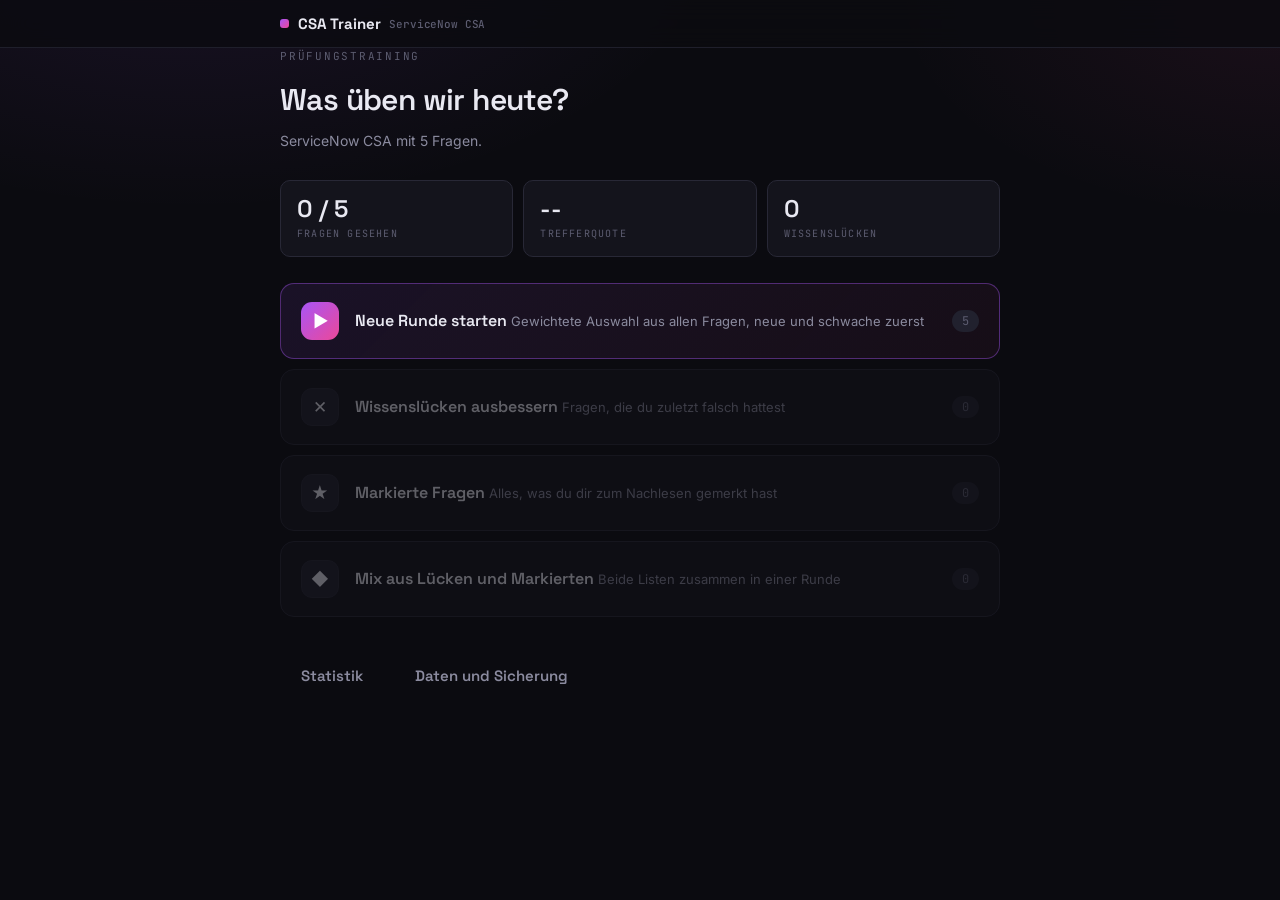
==== standalone.html @ 98548c77 "CSA Trainer" ====
<!DOCTYPE html>
<html lang="de">
<head>
<meta charset="utf-8">
<meta name="viewport" content="width=device-width, initial-scale=1, viewport-fit=cover">
<meta name="color-scheme" content="dark">
<title>CSA Trainer</title>
<link rel="preconnect" href="https://fonts.googleapis.com">
<link rel="preconnect" href="https://fonts.gstatic.com" crossorigin>
<link href="https://fonts.googleapis.com/css2?family=Space+Grotesk:wght@500;600;700&family=Inter:wght@400;500;600&family=JetBrains+Mono:wght@400;500&display=swap" rel="stylesheet">
<style>
:root {
  --bg: #0b0b10;
  --surface: #14141c;
  --surface-2: #1a1a25;
  --surface-3: #21212e;
  --line: #282836;
  --line-soft: #1f1f2b;
  --text: #e9e9f2;
  --muted: #8b8b9f;
  --faint: #5c5c70;
  --accent: #a855f7;
  --accent-2: #ec4899;
  --ok: #34d399;
  --ok-dim: rgba(52, 211, 153, 0.12);
  --bad: #fb7185;
  --bad-dim: rgba(251, 113, 133, 0.12);
  --warn: #fbbf24;
  --radius: 14px;
  --radius-sm: 10px;
  --font-display: "Space Grotesk", "Segoe UI", system-ui, sans-serif;
  --font-body: "Inter", system-ui, -apple-system, sans-serif;
  --font-mono: "JetBrains Mono", ui-monospace, "SF Mono", Menlo, monospace;
}

* { box-sizing: border-box; }

html, body {
  margin: 0;
  padding: 0;
  background: var(--bg);
  color: var(--text);
  font-family: var(--font-body);
  font-size: 16px;
  line-height: 1.6;
  -webkit-font-smoothing: antialiased;
}

body {
  background-image:
    radial-gradient(900px 500px at 15% -10%, rgba(168, 85, 247, 0.10), transparent 60%),
    radial-gradient(700px 400px at 100% 0%, rgba(236, 72, 153, 0.07), transparent 55%);
  background-attachment: fixed;
  min-height: 100vh;
}

h1, h2, h3 { font-family: var(--font-display); font-weight: 600; letter-spacing: -0.02em; margin: 0; }

button { font-family: inherit; font-size: inherit; color: inherit; cursor: pointer; }
button:focus-visible, input:focus-visible, [tabindex]:focus-visible {
  outline: 2px solid var(--accent);
  outline-offset: 2px;
}

.wrap { max-width: 760px; margin: 0 auto; padding: 0 20px 96px; }
.hidden { display: none !important; }

/* ---------- top bar ---------- */
.topbar {
  position: sticky; top: 0; z-index: 20;
  background: rgba(11, 11, 16, 0.82);
  backdrop-filter: blur(14px);
  border-bottom: 1px solid var(--line-soft);
}
.topbar-inner {
  max-width: 760px; margin: 0 auto; padding: 14px 20px;
  display: flex; align-items: center; gap: 14px;
}
.brand {
  font-family: var(--font-display); font-weight: 700; font-size: 15px;
  letter-spacing: -0.01em; display: flex; align-items: center; gap: 9px;
  background: none; border: 0; padding: 0;
}
.brand .dot {
  width: 9px; height: 9px; border-radius: 3px;
  background: linear-gradient(135deg, var(--accent), var(--accent-2));
}
.brand span.sub { color: var(--faint); font-weight: 500; font-family: var(--font-mono); font-size: 11px; }
.topbar .spacer { flex: 1; }

.counter {
  font-family: var(--font-mono); font-size: 12px; color: var(--muted);
  letter-spacing: 0.04em; white-space: nowrap;
}

/* ---------- signature: session rail ---------- */
.rail {
  display: flex; gap: 3px; padding: 0 20px 12px;
  max-width: 760px; margin: 0 auto; flex-wrap: wrap;
}
.rail-tick {
  flex: 1 1 6px; min-width: 6px; height: 4px; border-radius: 2px;
  background: var(--line); border: 0; padding: 0;
  transition: background 0.2s, transform 0.15s, height 0.15s;
}
.rail-tick:hover { transform: scaleY(2); }
.rail-tick.correct { background: var(--ok); }
.rail-tick.wrong { background: var(--bad); }
.rail-tick.current { background: linear-gradient(90deg, var(--accent), var(--accent-2)); height: 8px; margin-top: -2px; }

/* ---------- headings ---------- */
.eyebrow {
  font-family: var(--font-mono); font-size: 11px; letter-spacing: 0.16em;
  text-transform: uppercase; color: var(--faint); margin-bottom: 10px;
}
.screen-title { font-size: 30px; margin-bottom: 6px; }
.screen-sub { color: var(--muted); font-size: 14px; margin: 0 0 28px; }
.section-head {
  font-family: var(--font-mono); font-size: 11px; letter-spacing: 0.14em;
  text-transform: uppercase; color: var(--faint);
  margin: 30px 0 12px; display: flex; align-items: center; gap: 10px;
}
.section-head::after { content: ""; flex: 1; height: 1px; background: var(--line-soft); }

/* ---------- menu cards ---------- */
.menu { display: grid; gap: 10px; margin-top: 26px; }
.menu-card {
  display: flex; align-items: center; gap: 16px; width: 100%; text-align: left;
  background: var(--surface); border: 1px solid var(--line);
  border-radius: var(--radius); padding: 18px 20px;
  transition: border-color 0.18s, background 0.18s, transform 0.18s;
}
.menu-card:hover:not(:disabled) { border-color: #3a3a4e; background: var(--surface-2); transform: translateY(-1px); }
.menu-card:disabled { opacity: 0.38; cursor: not-allowed; }
.menu-card .glyph {
  width: 38px; height: 38px; flex: none; border-radius: 11px;
  display: grid; place-items: center; font-size: 17px;
  background: var(--surface-3); border: 1px solid var(--line);
}
.menu-card .body { flex: 1; min-width: 0; }
.menu-card .title { font-family: var(--font-display); font-weight: 600; font-size: 16px; }
.menu-card .desc { color: var(--muted); font-size: 13px; line-height: 1.45; }
.menu-card .count {
  font-family: var(--font-mono); font-size: 12px; color: var(--faint);
  background: var(--surface-3); border-radius: 20px; padding: 3px 10px;
}
.menu-card.primary { border-color: rgba(168, 85, 247, 0.4); background: linear-gradient(135deg, rgba(168,85,247,0.10), rgba(236,72,153,0.05)); }
.menu-card.primary .glyph { background: linear-gradient(135deg, var(--accent), var(--accent-2)); border: 0; color: #fff; }

/* ---------- stat strip ---------- */
.stat-strip { display: grid; grid-template-columns: repeat(3, 1fr); gap: 10px; margin-top: 26px; }
.stat-box { background: var(--surface); border: 1px solid var(--line); border-radius: var(--radius-sm); padding: 14px 16px; }
.stat-box .value { font-family: var(--font-display); font-size: 24px; font-weight: 600; line-height: 1.2; }
.stat-box .label { font-family: var(--font-mono); font-size: 10px; letter-spacing: 0.12em; text-transform: uppercase; color: var(--faint); margin-top: 2px; }

/* ---------- forms ---------- */
.field { margin-bottom: 22px; }
.field > label {
  display: block; font-family: var(--font-mono); font-size: 11px;
  letter-spacing: 0.12em; text-transform: uppercase; color: var(--faint); margin-bottom: 9px;
}
.hint { color: var(--faint); font-size: 12px; margin-top: 8px; }

input[type="number"], input[type="text"] {
  background: var(--surface); border: 1px solid var(--line); color: var(--text);
  border-radius: var(--radius-sm); padding: 11px 14px; font-family: var(--font-mono);
  font-size: 15px; width: 100%;
}
input[type="number"] { max-width: 150px; }

.chips { display: flex; flex-wrap: wrap; gap: 8px; }
.chip {
  background: var(--surface); border: 1px solid var(--line); color: var(--muted);
  border-radius: 20px; padding: 7px 14px; font-size: 13px;
  transition: all 0.15s;
}
.chip:hover { border-color: #3a3a4e; color: var(--text); }
.chip.on { background: rgba(168, 85, 247, 0.14); border-color: var(--accent); color: #e5d5fb; }
.chip .n { font-family: var(--font-mono); font-size: 11px; opacity: 0.65; margin-left: 6px; }
.chip:disabled { opacity: 0.35; cursor: not-allowed; }

.btn {
  border-radius: var(--radius-sm); padding: 12px 20px; font-weight: 600;
  font-family: var(--font-display); border: 1px solid var(--line);
  background: var(--surface-2); transition: all 0.16s; font-size: 15px;
}
.btn:hover:not(:disabled) { background: var(--surface-3); border-color: #3a3a4e; }
.btn:disabled { opacity: 0.4; cursor: not-allowed; }
.btn-primary {
  background: linear-gradient(135deg, var(--accent), var(--accent-2));
  border: 0; color: #fff;
}
.btn-primary:hover:not(:disabled) { filter: brightness(1.1); }
.btn-ghost { background: transparent; border-color: transparent; color: var(--muted); }
.btn-ghost:hover:not(:disabled) { color: var(--text); background: var(--surface-2); }
.btn-danger { border-color: rgba(251, 113, 133, 0.4); color: var(--bad); background: transparent; }
.btn-danger:hover:not(:disabled) { background: var(--bad-dim); }
.btn-row { display: flex; gap: 10px; flex-wrap: wrap; align-items: center; }

/* ---------- question card ---------- */
.q-meta { display: flex; align-items: center; gap: 10px; flex-wrap: wrap; margin-bottom: 16px; }
.tag {
  font-family: var(--font-mono); font-size: 11px; letter-spacing: 0.06em;
  color: var(--muted); background: var(--surface-2);
  border: 1px solid var(--line); border-radius: 6px; padding: 3px 9px;
}
.tag.num { color: var(--accent); border-color: rgba(168,85,247,0.35); background: rgba(168,85,247,0.08); }
.tag.easy { color: var(--ok); border-color: rgba(52,211,153,0.3); }
.tag.medium { color: var(--warn); border-color: rgba(251,191,36,0.3); }
.tag.hard { color: var(--bad); border-color: rgba(251,113,133,0.3); }
.q-meta .spacer { flex: 1; }
.mark-btn {
  background: transparent; border: 1px solid var(--line); border-radius: 8px;
  padding: 4px 10px; font-size: 13px; color: var(--faint); transition: all 0.15s;
}
.mark-btn:hover { color: var(--text); border-color: #3a3a4e; }
.mark-btn.on { color: var(--warn); border-color: rgba(251,191,36,0.45); background: rgba(251,191,36,0.1); }

.q-text {
  font-family: var(--font-display); font-size: 21px; line-height: 1.42;
  font-weight: 500; margin-bottom: 8px;
}
.q-note { font-size: 13px; color: var(--faint); margin-bottom: 20px; font-family: var(--font-mono); }

.options { display: grid; gap: 9px; }
.opt {
  display: flex; gap: 14px; align-items: flex-start; text-align: left; width: 100%;
  background: var(--surface); border: 1px solid var(--line);
  border-radius: var(--radius); padding: 14px 16px; transition: border-color 0.15s, background 0.15s;
}
.opt:hover:not(:disabled) { border-color: #45455c; background: var(--surface-2); }
.opt:disabled { cursor: default; }
.opt .letter {
  width: 26px; height: 26px; flex: none; border-radius: 8px;
  display: grid; place-items: center; font-family: var(--font-mono);
  font-size: 12px; font-weight: 500;
  background: var(--surface-3); border: 1px solid var(--line); color: var(--muted);
}
.opt .txt { flex: 1; font-size: 15px; line-height: 1.5; }
.opt.picked { border-color: var(--accent); background: rgba(168, 85, 247, 0.09); }
.opt.picked .letter { background: var(--accent); color: #fff; border-color: var(--accent); }
.opt.correct { border-color: var(--ok); background: var(--ok-dim); }
.opt.correct .letter { background: var(--ok); color: #06281c; border-color: var(--ok); }
.opt.wrong { border-color: var(--bad); background: var(--bad-dim); }
.opt.wrong .letter { background: var(--bad); color: #3a0713; border-color: var(--bad); }
.opt.dimmed { opacity: 0.42; }

@keyframes shake {
  10%, 90% { transform: translateX(-3px); }
  20%, 80% { transform: translateX(5px); }
  30%, 50%, 70% { transform: translateX(-7px); }
  40%, 60% { transform: translateX(7px); }
}
.shake { animation: shake 0.42s cubic-bezier(0.36, 0.07, 0.19, 0.97); }

@keyframes reveal {
  from { opacity: 0; transform: translateY(6px); }
  to { opacity: 1; transform: none; }
}
.explain {
  margin-top: 20px; background: var(--surface); border: 1px solid var(--line);
  border-left: 3px solid var(--accent); border-radius: var(--radius);
  padding: 18px 20px; animation: reveal 0.28s ease-out;
}
.explain .verdict {
  font-family: var(--font-mono); font-size: 11px; letter-spacing: 0.14em;
  text-transform: uppercase; margin-bottom: 10px;
}
.explain .verdict.ok { color: var(--ok); }
.explain .verdict.bad { color: var(--bad); }
.explain p { margin: 0; font-size: 14.5px; color: #cfcfdd; line-height: 1.62; }
.explain .ref {
  margin-top: 14px; padding-top: 12px; border-top: 1px solid var(--line-soft);
  font-family: var(--font-mono); font-size: 11.5px; color: var(--faint);
}

/* leitner boxes */
.leitner { display: flex; align-items: center; gap: 5px; }
.leitner .pip { width: 14px; height: 5px; border-radius: 3px; background: var(--line); transition: background 0.3s; }
.leitner .pip.on { background: var(--accent); }
.leitner .cap { font-family: var(--font-mono); font-size: 10px; color: var(--faint); margin-right: 3px; letter-spacing: 0.1em; }

/* nav */
.q-nav {
  display: flex; gap: 10px; align-items: center;
  margin-top: 26px; padding-top: 20px; border-top: 1px solid var(--line-soft);
}
.q-nav .spacer { flex: 1; }
.kbd {
  font-family: var(--font-mono); font-size: 10px; color: var(--faint);
  border: 1px solid var(--line); border-radius: 5px; padding: 1px 5px; margin-left: 7px;
}

/* results + stats */
.result-hero { text-align: center; padding: 34px 0 10px; }
.result-hero .big {
  font-family: var(--font-display); font-size: 66px; font-weight: 700; line-height: 1;
  background: linear-gradient(135deg, var(--accent), var(--accent-2));
  -webkit-background-clip: text; background-clip: text; color: transparent;
}
.result-hero .cap { font-family: var(--font-mono); font-size: 12px; color: var(--muted); letter-spacing: 0.12em; text-transform: uppercase; margin-top: 8px; }

.bar-row { display: grid; grid-template-columns: 116px 1fr 62px; gap: 12px; align-items: center; padding: 7px 0; }
.bar-row .name { font-size: 13px; color: var(--muted); overflow: hidden; text-overflow: ellipsis; white-space: nowrap; }
.bar-track { height: 7px; background: var(--surface-3); border-radius: 4px; overflow: hidden; }
.bar-fill { height: 100%; border-radius: 4px; background: linear-gradient(90deg, var(--accent), var(--accent-2)); }
.bar-row .val { font-family: var(--font-mono); font-size: 12px; color: var(--faint); text-align: right; }

.review-item {
  display: flex; gap: 12px; align-items: flex-start; width: 100%; text-align: left;
  background: var(--surface); border: 1px solid var(--line); border-radius: var(--radius-sm);
  padding: 12px 14px; margin-bottom: 8px;
}
.review-item:hover { border-color: #3a3a4e; }
.review-item .tick { width: 3px; align-self: stretch; border-radius: 2px; flex: none; }
.review-item .tick.correct { background: var(--ok); }
.review-item .tick.wrong { background: var(--bad); }
.review-item .q { font-size: 13.5px; line-height: 1.45; }
.review-item .m { font-family: var(--font-mono); font-size: 11px; color: var(--faint); margin-top: 3px; }

.empty {
  text-align: center; padding: 44px 20px; color: var(--faint);
  border: 1px dashed var(--line); border-radius: var(--radius); font-size: 14px;
}

.toast {
  position: fixed; bottom: 22px; left: 50%; transform: translateX(-50%);
  background: var(--surface-3); border: 1px solid var(--line); color: var(--text);
  padding: 11px 18px; border-radius: 20px; font-size: 13.5px; z-index: 50;
  animation: reveal 0.2s ease-out; box-shadow: 0 10px 30px rgba(0,0,0,0.5);
}

@media (max-width: 560px) {
  .screen-title { font-size: 25px; }
  .q-text { font-size: 18.5px; }
  .stat-strip { grid-template-columns: 1fr 1fr; }
  .bar-row { grid-template-columns: 88px 1fr 52px; }
  .menu-card { padding: 15px 16px; gap: 13px; }
  .q-nav { flex-wrap: wrap; }
  .q-nav .btn { flex: 1 1 auto; }
}

@media (prefers-reduced-motion: reduce) {
  * { animation-duration: 0.01ms !important; transition-duration: 0.01ms !important; }
}

</style>
</head>
<body>

<header class="topbar">
  <div class="topbar-inner">
    <button class="brand" id="brandBtn" title="Zum Hauptmenü">
      <span class="dot"></span>
      <span>CSA Trainer</span>
      <span class="sub" id="brandSub"></span>
    </button>
    <span class="spacer"></span>
    <span class="counter" id="counter"></span>
  </div>
  <div class="rail hidden" id="rail"></div>
</header>

<main class="wrap">

  <!-- MENU -->
  <section id="screen-menu">
    <div class="eyebrow">Prüfungstraining</div>
    <h1 class="screen-title">Was üben wir heute?</h1>
    <p class="screen-sub" id="menuSub"></p>

    <div class="stat-strip">
      <div class="stat-box"><div class="value" id="mStatSeen">0</div><div class="label">Fragen gesehen</div></div>
      <div class="stat-box"><div class="value" id="mStatRate">0%</div><div class="label">Trefferquote</div></div>
      <div class="stat-box"><div class="value" id="mStatGaps">0</div><div class="label">Wissenslücken</div></div>
    </div>

    <div class="menu">
      <button class="menu-card primary" data-mode="all">
        <span class="glyph">▶</span>
        <span class="body">
          <span class="title">Neue Runde starten</span>
          <span class="desc">Gewichtete Auswahl aus allen Fragen, neue und schwache zuerst</span>
        </span>
        <span class="count" id="cntAll">0</span>
      </button>

      <button class="menu-card" data-mode="wrong" id="cardWrong">
        <span class="glyph">✕</span>
        <span class="body">
          <span class="title">Wissenslücken ausbessern</span>
          <span class="desc">Fragen, die du zuletzt falsch hattest</span>
        </span>
        <span class="count" id="cntWrong">0</span>
      </button>

      <button class="menu-card" data-mode="marked" id="cardMarked">
        <span class="glyph">★</span>
        <span class="body">
          <span class="title">Markierte Fragen</span>
          <span class="desc">Alles, was du dir zum Nachlesen gemerkt hast</span>
        </span>
        <span class="count" id="cntMarked">0</span>
      </button>

      <button class="menu-card" data-mode="mix" id="cardMix">
        <span class="glyph">◆</span>
        <span class="body">
          <span class="title">Mix aus Lücken und Markierten</span>
          <span class="desc">Beide Listen zusammen in einer Runde</span>
        </span>
        <span class="count" id="cntMix">0</span>
      </button>
    </div>

    <div class="menu" style="margin-top:10px">
      <button class="menu-card hidden" id="resumeCard">
        <span class="glyph">↺</span>
        <span class="body">
          <span class="title">Runde fortsetzen</span>
          <span class="desc" id="resumeDesc"></span>
        </span>
      </button>
    </div>

    <div class="btn-row" style="margin-top:26px">
      <button class="btn btn-ghost" id="toStats">Statistik</button>
      <button class="btn btn-ghost" id="toData">Daten und Sicherung</button>
    </div>
  </section>

  <!-- SETUP -->
  <section id="screen-setup" class="hidden">
    <div class="eyebrow" id="setupEyebrow">Runde konfigurieren</div>
    <h1 class="screen-title" id="setupTitle">Neue Runde</h1>
    <p class="screen-sub" id="setupSub"></p>

    <div class="field" id="sourceField">
      <label>Quelle</label>
      <div class="chips" id="sourceChips">
        <button class="chip" data-src="all">Alle Fragen</button>
        <button class="chip" data-src="wrong">Falsch beantwortete</button>
        <button class="chip" data-src="marked">Markierte</button>
      </div>
    </div>

    <div class="field">
      <label>Kategorien</label>
      <div class="chips" id="catChips"></div>
      <div class="hint">Nichts ausgewählt bedeutet: alle Kategorien.</div>
    </div>

    <div class="field">
      <label>Schwierigkeit</label>
      <div class="chips" id="diffChips"></div>
    </div>

    <div class="field">
      <label>Anzahl Fragen</label>
      <input type="number" id="countInput" min="1" step="1" value="20">
      <div class="hint" id="poolHint"></div>
    </div>

    <div class="btn-row">
      <button class="btn btn-primary" id="startBtn">Runde starten</button>
      <button class="btn btn-ghost" data-nav="menu">Zurück</button>
    </div>
  </section>

  <!-- QUIZ -->
  <section id="screen-quiz" class="hidden">
    <div class="q-meta" id="qMeta"></div>
    <div class="q-text" id="qText"></div>
    <div class="q-note" id="qNote"></div>
    <div class="options" id="qOptions"></div>
    <div id="qConfirmRow" class="btn-row" style="margin-top:14px"></div>
    <div id="qExplain"></div>
    <div class="q-nav">
      <button class="btn" id="prevBtn">← Zurück</button>
      <span class="spacer"></span>
      <button class="btn btn-ghost" id="quitBtn">Runde beenden</button>
      <button class="btn btn-primary" id="nextBtn">Weiter →</button>
    </div>
  </section>

  <!-- RESULT -->
  <section id="screen-result" class="hidden">
    <div class="result-hero">
      <div class="big" id="resPct">0%</div>
      <div class="cap" id="resCap"></div>
    </div>
    <div class="stat-strip">
      <div class="stat-box"><div class="value" id="resRight">0</div><div class="label">Richtig</div></div>
      <div class="stat-box"><div class="value" id="resWrong">0</div><div class="label">Falsch</div></div>
      <div class="stat-box"><div class="value" id="resOpen">0</div><div class="label">Offen</div></div>
    </div>
    <div class="section-head">Durchgang im Detail</div>
    <div id="resList"></div>
    <div class="btn-row" style="margin-top:24px">
      <button class="btn btn-primary" id="resRetry">Falsche direkt nachüben</button>
      <button class="btn" data-nav="menu">Hauptmenü</button>
    </div>
  </section>

  <!-- STATS -->
  <section id="screen-stats" class="hidden">
    <div class="eyebrow">Auswertung</div>
    <h1 class="screen-title">Statistik</h1>
    <p class="screen-sub">Alles über deinen gesamten Lernfortschritt.</p>
    <div class="stat-strip">
      <div class="stat-box"><div class="value" id="sTotal">0</div><div class="label">Fragen im Katalog</div></div>
      <div class="stat-box"><div class="value" id="sSeen">0</div><div class="label">Davon bearbeitet</div></div>
      <div class="stat-box"><div class="value" id="sRate">0%</div><div class="label">Trefferquote</div></div>
    </div>
    <div class="section-head">Leitner-Boxen</div>
    <div id="sBoxes"></div>
    <div class="section-head">Nach Kategorie</div>
    <div id="sCats"></div>
    <div class="section-head">Nach Schwierigkeit</div>
    <div id="sDiffs"></div>
    <div class="btn-row" style="margin-top:26px">
      <button class="btn" data-nav="menu">Hauptmenü</button>
    </div>
  </section>

  <!-- DATA -->
  <section id="screen-data" class="hidden">
    <div class="eyebrow">Verwaltung</div>
    <h1 class="screen-title">Daten und Sicherung</h1>
    <p class="screen-sub">Fortschritt sichern, auf ein anderes Gerät holen, oder den Fragenkatalog austauschen.</p>

    <div class="section-head">Fortschritt</div>
    <div class="btn-row">
      <button class="btn" id="expProgress">Fortschritt exportieren</button>
      <button class="btn" id="impProgressBtn">Fortschritt importieren</button>
      <input type="file" id="impProgress" accept="application/json,.json" class="hidden">
    </div>
    <div class="hint">Der Export ist eine JSON-Datei. Import überschreibt den lokalen Stand.</div>

    <div class="section-head">Fragenkatalog</div>
    <div class="btn-row">
      <button class="btn" id="impQuestionsBtn">questions.json laden</button>
      <input type="file" id="impQuestions" accept="application/json,.json" class="hidden">
      <button class="btn btn-ghost" id="resetQuestions">Auf mitgelieferte Datei zurücksetzen</button>
    </div>
    <div class="hint" id="qSourceHint"></div>

    <div class="section-head">Zurücksetzen</div>
    <p class="hint" style="margin-top:0">Löscht alle Antworten, Boxen und Markierungen. Tippe zur Bestätigung <strong>FORTSCHRITT LOESCHEN</strong> ein.</p>
    <div class="btn-row" style="margin-top:12px">
      <input type="text" id="resetConfirm" placeholder="FORTSCHRITT LOESCHEN" style="max-width:280px" autocomplete="off">
      <button class="btn btn-danger" id="resetBtn" disabled>Alles löschen</button>
    </div>

    <div class="btn-row" style="margin-top:30px">
      <button class="btn" data-nav="menu">Hauptmenü</button>
    </div>
  </section>

</main>

<script>
window.__EMBEDDED_QUESTIONS__ = {"meta": {"title": "ServiceNow CSA", "subtitle": "Practice Exam", "version": 1}, "questions": [{"number": "Q1", "category": "Service Catalog", "difficulty": "easy", "question": "A Service Catalog may include which of the following components?", "options": ["Order Guides, Exchange Rates, Calendars", "Order Guides, Catalog Items, and Interceptors", "Catalog Items, Asset Contracts, Task Surveys", "Record Producers, Order Guides, and Catalog Items"], "answer": ["D"], "explanation": "A Service Catalog is assembled from Catalog Items (the orderable products and services), Order Guides (which bundle several related items into a single guided request), and Record Producers (catalog-style forms that create records on a target table). Option D names all three. The other choices fold in unrelated platform features such as Exchange Rates, Calendars, Asset Contracts, and Task Surveys, none of which are catalog building blocks.", "reference": "ServiceNow Docs - Service Catalog Management"}, {"number": "Q2", "category": "Import Sets & Data Sources", "difficulty": "medium", "question": "Which one of the following statements applies to a set of fields when they are coalesced during an import?", "options": ["If a match is found using the coalesce fields, the existing record is updated with the information being imported", "If a match is not found using the coalesce fields, the system does not create a Transform Map", "If a match is found using the coalesce fields, the system creates a new record", "If a match is not found using the coalesce fields, the existing record is updated with the information being imported"], "answer": ["A"], "explanation": "The coalesce field(s) serve as the match key during a transform. When the system finds an existing record whose coalesce value equals the incoming row, it updates that record rather than inserting a duplicate (A). If no match exists it inserts a new record, so options C and D have the logic reversed, and coalescing has no bearing on whether a Transform Map is created (B).", "reference": "ServiceNow Docs - Field mapping and coalesce"}, {"number": "Q3", "category": "Reporting & Analytics", "difficulty": "medium", "question": "As it relates to ServiceNow reporting, which of the following statements describes what a metric can do?", "options": ["A metric is a report gauge used on homepages to display real-time data", "A metric is a time measurement used to report the effectiveness of workflows and SLAs", "A metric is used to measure and evaluate the effectiveness of IT service management processes", "A metric is a comparative measurement used to report the effectiveness of workflows and SLAs"], "answer": ["C"], "explanation": "A Metric measures and evaluates how effective and efficient your ITSM processes are over time, such as how long a record spends in a given state (C). A gauge (A) is a homepage visualization rather than the metric itself, and options B and D describe SLA behavior, not what a metric does.", "reference": "ServiceNow Docs - Metrics"}, {"number": "Q4", "category": "Service Catalog", "difficulty": "medium", "question": "The display sequence is controlled in a Service Catalog item using which of the following?", "options": ["The Default Value field in the Catalog Item form", "The Sequence field in the Catalog Item form", "The Order field in the Variable form", "The Choice field in the Variable form"], "answer": ["C"], "explanation": "The order in which variables appear on a catalog item is governed by the Order field on each Variable record; lower Order values render higher on the form (C). The Default Value field seeds a starting value, the Choice field defines selectable options for choice-type variables, and there is no Sequence field on the Catalog Item form that drives variable display order.", "reference": "ServiceNow Docs - Service Catalog variables"}, {"number": "Q5", "category": "Reporting & Analytics", "difficulty": "medium", "question": "Reports can be created from which different places in the platform? (Choose two.)", "options": ["List column heading", "Metrics module", "Statistics module", "View / Run module"], "answer": ["A", "D"], "explanation": "A report can be generated straight from a list column heading by clicking the header and choosing a chart/create-report option (A), and from the Reports application using the View / Run module, which opens the report designer (D). The Metrics and Statistics modules (B and C) are not entry points for building reports.", "reference": "ServiceNow Docs - Create a report"}]};
/* CSA Trainer - reine Frontend-App, Fortschritt liegt im Browser. */

/* ------------------------------------------------------------------ *
 * Speicher (mit In-Memory-Fallback, falls localStorage blockiert ist) *
 * ------------------------------------------------------------------ */
const MEM = {};
const store = {
  get(k) { try { return localStorage.getItem(k); } catch (e) { return k in MEM ? MEM[k] : null; } },
  set(k, v) { try { localStorage.setItem(k, v); } catch (e) { MEM[k] = v; } },
  del(k) { try { localStorage.removeItem(k); } catch (e) { delete MEM[k]; } }
};
const K_PROGRESS = 'csa.progress.v1';
const K_SESSION = 'csa.session.v1';
const K_QUESTIONS = 'csa.questions.v1';

/* ------------------------------------------------------------------ *
 * Notfall-Katalog: greift nur, wenn questions.json nicht ladbar ist   *
 * (z. B. beim Öffnen per Doppelklick ohne Webserver).                 *
 * ------------------------------------------------------------------ */
const FALLBACK = {
  meta: { title: 'ServiceNow CSA', subtitle: 'Practice Exam', version: 1 },
  questions: [
    { number: 'Q1', category: 'Service Catalog', difficulty: 'easy',
      question: 'A Service Catalog may include which of the following components?',
      options: ['Order Guides, Exchange Rates, Calendars', 'Order Guides, Catalog Items, and Interceptors', 'Catalog Items, Asset Contracts, Task Surveys', 'Record Producers, Order Guides, and Catalog Items'],
      answer: ['D'],
      explanation: 'A Service Catalog is assembled from Catalog Items, Order Guides and Record Producers. Option D names all three. The other choices fold in unrelated platform features such as Exchange Rates, Calendars, Asset Contracts and Task Surveys.',
      reference: 'ServiceNow Docs - Service Catalog Management' },
    { number: 'Q2', category: 'Import Sets & Data Sources', difficulty: 'medium',
      question: 'Which one of the following statements applies to a set of fields when they are coalesced during an import?',
      options: ['If a match is found using the coalesce fields, the existing record is updated with the information being imported', 'If a match is not found using the coalesce fields, the system does not create a Transform Map', 'If a match is found using the coalesce fields, the system creates a new record', 'If a match is not found using the coalesce fields, the existing record is updated with the information being imported'],
      answer: ['A'],
      explanation: 'The coalesce fields serve as the match key during a transform. On a match the existing record is updated instead of a duplicate being inserted (A). Without a match a new record is inserted, so C and D reverse the logic, and coalescing has no bearing on whether a Transform Map is created (B).',
      reference: 'ServiceNow Docs - Field mapping and coalesce' },
    { number: 'Q3', category: 'Reporting & Analytics', difficulty: 'medium',
      question: 'As it relates to ServiceNow reporting, which of the following statements describes what a metric can do?',
      options: ['A metric is a report gauge used on homepages to display real-time data', 'A metric is a time measurement used to report the effectiveness of workflows and SLAs', 'A metric is used to measure and evaluate the effectiveness of IT service management processes', 'A metric is a comparative measurement used to report the effectiveness of workflows and SLAs'],
      answer: ['C'],
      explanation: 'A Metric measures and evaluates how effective and efficient ITSM processes are over time, for example how long a record stays in a given state (C). A gauge (A) is a homepage visualization, and B and D describe SLA behavior.',
      reference: 'ServiceNow Docs - Metrics' },
    { number: 'Q4', category: 'Service Catalog', difficulty: 'medium',
      question: 'The display sequence is controlled in a Service Catalog item using which of the following?',
      options: ['The Default Value field in the Catalog Item form', 'The Sequence field in the Catalog Item form', 'The Order field in the Variable form', 'The Choice field in the Variable form'],
      answer: ['C'],
      explanation: 'The order in which variables appear is governed by the Order field on each Variable record; lower values render higher (C). Default Value seeds a starting value, Choice defines selectable options, and the Catalog Item form has no Sequence field driving variable order.',
      reference: 'ServiceNow Docs - Service Catalog variables' },
    { number: 'Q5', category: 'Reporting & Analytics', difficulty: 'medium',
      question: 'Reports can be created from which different places in the platform? (Choose two.)',
      options: ['List column heading', 'Metrics module', 'Statistics module', 'View / Run module'],
      answer: ['A', 'D'],
      explanation: 'A report can be generated from a list column heading (A) and from the Reports application via the View / Run module, which opens the report designer (D). The Metrics and Statistics modules are not entry points for building reports.',
      reference: 'ServiceNow Docs - Create a report' }
  ]
};

/* ------------------------------------------------------------------ *
 * Zustand                                                             *
 * ------------------------------------------------------------------ */
let META = {};
let QUESTIONS = [];
let BY_ID = {};
let progress = {};
let session = null;
let setup = { mode: 'all', sources: ['all'], cats: [], diffs: [], count: 20 };
let questionsFromImport = false;

const $ = (s) => document.querySelector(s);
const $$ = (s) => Array.from(document.querySelectorAll(s));
const LETTERS = 'ABCDEFGHIJ';

/* stabile ID aus dem Fragetext, damit ein Neu-Parsen der PDF den Fortschritt nicht killt */
function hashId(str) {
  let h = 5381;
  for (let i = 0; i < str.length; i++) h = ((h << 5) + h + str.charCodeAt(i)) >>> 0;
  return 'q' + h.toString(36);
}

function normalize(raw) {
  META = raw.meta || {};
  QUESTIONS = (raw.questions || []).map((q, i) => {
    const options = q.options || [];
    const answerLetters = (Array.isArray(q.answer) ? q.answer : [q.answer])
      .map((a) => String(a).trim().toUpperCase());
    const answer = answerLetters
      .map((l) => (/^\d+$/.test(l) ? Number(l) : LETTERS.indexOf(l)))
      .filter((n) => n >= 0 && n < options.length);
    return {
      id: q.id || hashId(q.question || ('idx' + i)),
      number: q.number || 'Q' + (i + 1),
      category: q.category || 'Ohne Kategorie',
      difficulty: (q.difficulty || 'medium').toLowerCase(),
      question: q.question || '',
      options,
      answer,
      multi: answer.length > 1,
      explanation: q.explanation || '',
      reference: q.reference || ''
    };
  }).filter((q) => q.question && q.options.length >= 2 && q.answer.length);
  BY_ID = {};
  QUESTIONS.forEach((q) => { BY_ID[q.id] = q; });
}

const BLANK = { box: 0, streak: 0, correct: 0, wrong: 0, seen: 0, needsWork: false, marked: false, last: 0 };
/* peek liest nur, prog legt an. Sonst füllt sich der Speicher mit leeren Datensätzen. */
function peek(id) { return progress[id] || BLANK; }
function prog(id) {
  if (!progress[id]) progress[id] = Object.assign({}, BLANK);
  return progress[id];
}
function saveProgress() { store.set(K_PROGRESS, JSON.stringify(progress)); }
function saveSession() { session ? store.set(K_SESSION, JSON.stringify(session)) : store.del(K_SESSION); }

/* ------------------------------------------------------------------ *
 * Start                                                               *
 * ------------------------------------------------------------------ */
async function boot() {
  try { progress = JSON.parse(store.get(K_PROGRESS) || '{}'); } catch (e) { progress = {}; }

  const imported = store.get(K_QUESTIONS);
  if (imported) {
    try { normalize(JSON.parse(imported)); questionsFromImport = true; } catch (e) { /* fällt unten durch */ }
  }
  if (!QUESTIONS.length && window.__EMBEDDED_QUESTIONS__) {
    try { normalize(window.__EMBEDDED_QUESTIONS__); } catch (e) { /* fällt unten durch */ }
  }
  if (!QUESTIONS.length) {
    try {
      const res = await fetch('questions.json', { cache: 'no-store' });
      if (!res.ok) throw new Error(res.status);
      normalize(await res.json());
    } catch (e) {
      normalize(FALLBACK);
      console.info('questions.json nicht geladen, Notfall-Katalog aktiv.');
    }
  }

  try {
    const s = JSON.parse(store.get(K_SESSION) || 'null');
    if (s && s.ids && s.ids.every((id) => BY_ID[id])) session = s;
  } catch (e) { session = null; }

  wire();
  renderMenu();
  show('menu');
}

/* ------------------------------------------------------------------ *
 * Navigation                                                          *
 * ------------------------------------------------------------------ */
function show(name) {
  ['menu', 'setup', 'quiz', 'result', 'stats', 'data'].forEach((s) => {
    $('#screen-' + s).classList.toggle('hidden', s !== name);
  });
  const quiz = name === 'quiz';
  $('#rail').classList.toggle('hidden', !quiz);
  if (!quiz) $('#counter').textContent = '';
  $('#brandSub').textContent = quiz ? '' : (META.title || '');
  window.scrollTo(0, 0);
  document.body.dataset.screen = name;
}

function toast(msg) {
  const t = document.createElement('div');
  t.className = 'toast';
  t.textContent = msg;
  document.body.appendChild(t);
  setTimeout(() => t.remove(), 2400);
}

/* ------------------------------------------------------------------ *
 * Pools                                                               *
 * ------------------------------------------------------------------ */
const isWrongList = (q) => peek(q.id).needsWork;
const isMarked = (q) => peek(q.id).marked;

function poolFor(sources, cats, diffs) {
  let base = QUESTIONS.filter((q) => {
    if (sources.includes('all')) return true;
    if (sources.includes('wrong') && isWrongList(q)) return true;
    if (sources.includes('marked') && isMarked(q)) return true;
    return false;
  });
  if (cats && cats.length) base = base.filter((q) => cats.includes(q.category));
  if (diffs && diffs.length) base = base.filter((q) => diffs.includes(q.difficulty));
  return base;
}

function weightOf(q) {
  const p = progress[q.id];
  if (!p || !p.seen) return 12;
  let w = Math.max(1, 6 - p.box * 1.2);
  if (p.needsWork) w *= 2;
  return w;
}

function drawWeighted(pool, n) {
  const items = pool.slice();
  const out = [];
  n = Math.min(n, items.length);
  for (let k = 0; k < n; k++) {
    const total = items.reduce((s, q) => s + weightOf(q), 0);
    let r = Math.random() * total;
    let idx = items.length - 1;
    for (let i = 0; i < items.length; i++) {
      r -= weightOf(items[i]);
      if (r <= 0) { idx = i; break; }
    }
    out.push(items.splice(idx, 1)[0]);
  }
  return out;
}

/* ------------------------------------------------------------------ *
 * Hauptmenü                                                           *
 * ------------------------------------------------------------------ */
function renderMenu() {
  const wrong = QUESTIONS.filter(isWrongList).length;
  const marked = QUESTIONS.filter(isMarked).length;
  const mix = QUESTIONS.filter((q) => isWrongList(q) || isMarked(q)).length;

  $('#cntAll').textContent = QUESTIONS.length;
  $('#cntWrong').textContent = wrong;
  $('#cntMarked').textContent = marked;
  $('#cntMix').textContent = mix;
  $('#cardWrong').disabled = wrong === 0;
  $('#cardMarked').disabled = marked === 0;
  $('#cardMix').disabled = mix === 0;

  let seen = 0, right = 0, total = 0;
  Object.values(progress).forEach((p) => { if (p.seen) seen++; right += p.correct; total += p.correct + p.wrong; });
  $('#mStatSeen').textContent = seen + ' / ' + QUESTIONS.length;
  $('#mStatRate').textContent = total ? Math.round((right / total) * 100) + '%' : '--';
  $('#mStatGaps').textContent = wrong;
  $('#menuSub').textContent = (META.title || 'Fragenkatalog') + ' mit ' + QUESTIONS.length + ' Fragen.';

  const open = session ? session.ids.filter((id) => !session.answers[id] || !session.answers[id].resolved).length : 0;
  $('#resumeCard').classList.toggle('hidden', !session || open === 0);
  if (session) $('#resumeDesc').textContent = open + ' von ' + session.ids.length + ' Fragen noch offen';
}

/* ------------------------------------------------------------------ *
 * Setup                                                               *
 * ------------------------------------------------------------------ */
function openSetup(mode) {
  setup.mode = mode;
  setup.sources = mode === 'all' ? ['all'] : mode === 'mix' ? ['wrong', 'marked'] : [mode];
  setup.cats = [];
  setup.diffs = [];

  const titles = { all: 'Neue Runde', wrong: 'Wissenslücken', marked: 'Markierte Fragen', mix: 'Lücken und Markierte' };
  $('#setupTitle').textContent = titles[mode];
  $('#setupSub').textContent = 'Filter setzen, Länge wählen, los.';

  const cats = Array.from(new Set(QUESTIONS.map((q) => q.category))).sort();
  $('#catChips').innerHTML = cats.map((c) =>
    '<button class="chip" data-cat="' + esc(c) + '">' + esc(c) + '<span class="n">' + QUESTIONS.filter((q) => q.category === c).length + '</span></button>'
  ).join('');

  const diffs = ['easy', 'medium', 'hard'].filter((d) => QUESTIONS.some((q) => q.difficulty === d));
  $('#diffChips').innerHTML = diffs.map((d) =>
    '<button class="chip" data-diff="' + d + '">' + d + '<span class="n">' + QUESTIONS.filter((q) => q.difficulty === d).length + '</span></button>'
  ).join('');

  syncSetup();
  show('setup');
}

function syncSetup() {
  $$('#sourceChips .chip').forEach((c) => c.classList.toggle('on', setup.sources.includes(c.dataset.src)));
  $$('#catChips .chip').forEach((c) => c.classList.toggle('on', setup.cats.includes(c.dataset.cat)));
  $$('#diffChips .chip').forEach((c) => c.classList.toggle('on', setup.diffs.includes(c.dataset.diff)));

  const pool = poolFor(setup.sources, setup.cats, setup.diffs);
  const input = $('#countInput');
  input.max = Math.max(1, pool.length);
  $('#poolHint').textContent = pool.length
    ? pool.length + ' Fragen passen zum Filter. Mehr als das gibt es nicht, größere Zahlen werden gekappt.'
    : 'Keine Frage passt zu diesem Filter.';
  $('#startBtn').disabled = pool.length === 0;
}

/* ------------------------------------------------------------------ *
 * Session                                                             *
 * ------------------------------------------------------------------ */
function startSession(ids) {
  session = { ids, i: 0, answers: {}, startedAt: Date.now() };
  saveSession();
  renderQuiz();
  show('quiz');
}

function ansOf(id) {
  if (!session.answers[id]) session.answers[id] = { picks: [], attempts: 0, resolved: false, firstTry: false, wrongPicks: [] };
  return session.answers[id];
}

function commitProgress(id, firstTry) {
  const p = prog(id);
  p.seen++;
  p.last = Date.now();
  if (firstTry) {
    p.correct++;
    p.streak++;
    p.box = Math.min(4, p.box + 1);
    if (p.streak >= 2) p.needsWork = false;
  } else {
    p.wrong++;
    p.streak = 0;
    p.box = Math.max(0, p.box - 1);
    p.needsWork = true;
  }
  saveProgress();
}

/* ------------------------------------------------------------------ *
 * Quiz-Rendering                                                      *
 * ------------------------------------------------------------------ */
function esc(s) { return String(s).replace(/[&<>"]/g, (c) => ({ '&': '&amp;', '<': '&lt;', '>': '&gt;', '"': '&quot;' }[c])); }
const sameSet = (a, b) => a.length === b.length && a.every((x) => b.includes(x));

function renderRail() {
  $('#rail').innerHTML = session.ids.map((id, i) => {
    const a = session.answers[id];
    let cls = 'rail-tick';
    if (a && a.resolved) cls += a.firstTry ? ' correct' : ' wrong';
    if (i === session.i) cls += ' current';
    return '<button class="' + cls + '" data-jump="' + i + '" title="Frage ' + (i + 1) + '"></button>';
  }).join('');
}

function renderQuiz() {
  const id = session.ids[session.i];
  const q = BY_ID[id];
  const a = ansOf(id);
  const p = peek(id);

  renderRail();
  $('#counter').textContent = (session.i + 1) + ' / ' + session.ids.length;

  $('#qMeta').innerHTML =
    '<span class="tag num">' + esc(q.number) + '</span>' +
    '<span class="tag">' + esc(q.category) + '</span>' +
    '<span class="tag ' + esc(q.difficulty) + '">' + esc(q.difficulty) + '</span>' +
    '<span class="spacer"></span>' +
    '<span class="leitner"><span class="cap">BOX</span>' +
      [0, 1, 2, 3, 4].map((b) => '<span class="pip' + (b <= p.box && p.seen ? ' on' : '') + '"></span>').join('') +
    '</span>' +
    '<button class="mark-btn ' + (p.marked ? 'on' : '') + '" id="markBtn">' + (p.marked ? '★ Markiert' : '☆ Merken') + '</button>';

  $('#qText').textContent = q.question;
  $('#qNote').textContent = q.multi ? 'Mehrfachauswahl: ' + q.answer.length + ' Antworten' : '';

  $('#qOptions').innerHTML = q.options.map((opt, i) => {
    let cls = 'opt';
    if (a.resolved) {
      if (q.answer.includes(i)) cls += ' correct';
      else if (a.picks.includes(i) || a.wrongPicks.includes(i)) cls += ' wrong';
      else cls += ' dimmed';
    } else {
      if (a.picks.includes(i)) cls += ' picked';
      if (a.wrongPicks.includes(i)) cls += ' wrong dimmed';
    }
    return '<button class="' + cls + '" data-opt="' + i + '"' + (a.resolved ? ' disabled' : '') + '>' +
      '<span class="letter">' + LETTERS[i] + '</span><span class="txt">' + esc(opt) + '</span></button>';
  }).join('');

  const confirmRow = $('#qConfirmRow');
  if (q.multi && !a.resolved) {
    confirmRow.innerHTML = '<button class="btn btn-primary" id="confirmBtn"' + (a.picks.length ? '' : ' disabled') + '>Antwort prüfen<span class="kbd">Enter</span></button>' +
      '<span class="hint" style="margin:0">Versuch ' + (a.attempts + 1) + ' von 2</span>';
  } else {
    confirmRow.innerHTML = '';
  }

  $('#qExplain').innerHTML = a.resolved ? explainHtml(q, a) : '';

  $('#prevBtn').disabled = session.i === 0;
  $('#nextBtn').textContent = session.i === session.ids.length - 1 ? 'Runde auswerten' : 'Weiter →';
}

function explainHtml(q, a) {
  const letters = q.answer.map((i) => LETTERS[i]).join(', ');
  const verdict = a.firstTry ? 'Richtig' : a.solved ? 'Richtig im zweiten Versuch' : 'Falsch';
  return '<div class="explain">' +
    '<div class="verdict ' + (a.firstTry ? 'ok' : 'bad') + '">' +
      verdict + ' &middot; Lösung ' + letters +
    '</div><p>' + esc(q.explanation) + '</p>' +
    (q.reference ? '<div class="ref">' + esc(q.reference) + '</div>' : '') +
    '</div>';
}

function shake() {
  const el = $('#qOptions');
  el.classList.remove('shake');
  void el.offsetWidth;
  el.classList.add('shake');
}

function pickOption(i) {
  const id = session.ids[session.i];
  const q = BY_ID[id];
  const a = ansOf(id);
  if (a.resolved) return;

  if (q.multi) {
    const at = a.picks.indexOf(i);
    at >= 0 ? a.picks.splice(at, 1) : a.picks.push(i);
    saveSession();
    renderQuiz();
    return;
  }

  if (a.wrongPicks.includes(i)) return;
  if (q.answer.includes(i)) {
    a.picks = [i];
    a.firstTry = a.attempts === 0;
    a.solved = true;
    a.resolved = true;
    commitProgress(id, a.firstTry);
    saveSession();
    renderQuiz();
  } else {
    a.attempts++;
    a.wrongPicks.push(i);
    if (a.attempts >= 2) { a.resolved = true; a.firstTry = false; a.solved = false; commitProgress(id, false); }
    saveSession();
    renderQuiz();
    shake();
  }
}

function confirmMulti() {
  const id = session.ids[session.i];
  const q = BY_ID[id];
  const a = ansOf(id);
  if (a.resolved || !a.picks.length) return;

  if (sameSet(a.picks, q.answer)) {
    a.firstTry = a.attempts === 0;
    a.solved = true;
    a.resolved = true;
    commitProgress(id, a.firstTry);
    saveSession();
    renderQuiz();
  } else {
    a.attempts++;
    if (a.attempts >= 2) {
      a.resolved = true;
      a.firstTry = false;
      a.solved = false;
      commitProgress(id, false);
    } else {
      a.picks = [];
    }
    saveSession();
    renderQuiz();
    shake();
  }
}

function goTo(i) {
  if (i < 0 || i >= session.ids.length) return;
  session.i = i;
  saveSession();
  renderQuiz();
  window.scrollTo({ top: 0, behavior: 'smooth' });
}

function nextQuestion() {
  if (session.i === session.ids.length - 1) finishSession();
  else goTo(session.i + 1);
}

/* ------------------------------------------------------------------ *
 * Auswertung                                                          *
 * ------------------------------------------------------------------ */
function finishSession() {
  const resolved = session.ids.filter((id) => session.answers[id] && session.answers[id].resolved);
  const right = resolved.filter((id) => session.answers[id].firstTry).length;
  const wrong = resolved.length - right;
  const open = session.ids.length - resolved.length;

  $('#resPct').textContent = resolved.length ? Math.round((right / resolved.length) * 100) + '%' : '--';
  $('#resCap').textContent = right + ' von ' + resolved.length + ' im ersten Versuch';
  $('#resRight').textContent = right;
  $('#resWrong').textContent = wrong;
  $('#resOpen').textContent = open;

  $('#resList').innerHTML = session.ids.map((id, i) => {
    const q = BY_ID[id];
    const a = session.answers[id];
    const st = !a || !a.resolved ? '' : a.firstTry ? 'correct' : 'wrong';
    return '<button class="review-item" data-review="' + i + '">' +
      '<span class="tick ' + st + '"></span>' +
      '<span><span class="q">' + esc(q.question) + '</span>' +
      '<span class="m">' + esc(q.number) + ' &middot; ' + esc(q.category) + ' &middot; ' +
      (!a || !a.resolved ? 'nicht beantwortet' : a.firstTry ? 'richtig' : 'falsch') + '</span></span></button>';
  }).join('');

  const wrongIds = resolved.filter((id) => !session.answers[id].firstTry);
  $('#resRetry').disabled = wrongIds.length === 0;
  $('#resRetry').textContent = wrongIds.length ? 'Die ' + wrongIds.length + ' falschen nachüben' : 'Keine falschen Antworten';
  $('#resRetry').dataset.ids = JSON.stringify(wrongIds);

  session = null;
  saveSession();
  renderMenu();
  show('result');
}

/* ------------------------------------------------------------------ *
 * Statistik                                                           *
 * ------------------------------------------------------------------ */
function bar(name, right, total) {
  const pct = total ? Math.round((right / total) * 100) : 0;
  return '<div class="bar-row"><span class="name" title="' + esc(name) + '">' + esc(name) + '</span>' +
    '<span class="bar-track"><span class="bar-fill" style="width:' + pct + '%"></span></span>' +
    '<span class="val">' + (total ? pct + '%' : '--') + '</span></div>';
}

function renderStats() {
  let seen = 0, right = 0, total = 0;
  Object.values(progress).forEach((p) => { if (p.seen) seen++; right += p.correct; total += p.correct + p.wrong; });
  $('#sTotal').textContent = QUESTIONS.length;
  $('#sSeen').textContent = seen;
  $('#sRate').textContent = total ? Math.round((right / total) * 100) + '%' : '--';

  const boxes = [0, 0, 0, 0, 0];
  let untouched = 0;
  QUESTIONS.forEach((q) => {
    const p = progress[q.id];
    if (!p || !p.seen) untouched++;
    else boxes[p.box]++;
  });
  $('#sBoxes').innerHTML = boxes.map((n, i) => bar('Box ' + i, n, QUESTIONS.length)
    .replace(/<span class="val">.*?<\/span>/, '<span class="val">' + n + '</span>')).join('') +
    bar('Noch nie', untouched, QUESTIONS.length).replace(/<span class="val">.*?<\/span>/, '<span class="val">' + untouched + '</span>');

  const group = (keyFn) => {
    const m = {};
    QUESTIONS.forEach((q) => {
      const k = keyFn(q);
      const p = progress[q.id] || { correct: 0, wrong: 0 };
      if (!m[k]) m[k] = { right: 0, total: 0 };
      m[k].right += p.correct;
      m[k].total += p.correct + p.wrong;
    });
    return m;
  };
  const cats = group((q) => q.category);
  $('#sCats').innerHTML = Object.keys(cats).sort().map((k) => bar(k, cats[k].right, cats[k].total)).join('') || '<div class="empty">Noch keine Antworten.</div>';
  const diffs = group((q) => q.difficulty);
  $('#sDiffs').innerHTML = ['easy', 'medium', 'hard'].filter((d) => diffs[d]).map((d) => bar(d, diffs[d].right, diffs[d].total)).join('');
}

/* ------------------------------------------------------------------ *
 * Daten                                                               *
 * ------------------------------------------------------------------ */
function download(name, text) {
  const url = URL.createObjectURL(new Blob([text], { type: 'application/json' }));
  const a = document.createElement('a');
  a.href = url;
  a.download = name;
  a.click();
  setTimeout(() => URL.revokeObjectURL(url), 1000);
}

function readFile(input, cb) {
  const f = input.files && input.files[0];
  if (!f) return;
  const r = new FileReader();
  r.onload = () => { try { cb(JSON.parse(r.result)); } catch (e) { toast('Die Datei ist kein gültiges JSON.'); } };
  r.readAsText(f);
  input.value = '';
}

function renderData() {
  $('#qSourceHint').textContent = questionsFromImport
    ? 'Aktiv ist ein selbst geladener Katalog mit ' + QUESTIONS.length + ' Fragen.'
    : 'Aktiv ist die mitgelieferte questions.json mit ' + QUESTIONS.length + ' Fragen.';
}

/* ------------------------------------------------------------------ *
 * Events                                                              *
 * ------------------------------------------------------------------ */
function wire() {
  $('#brandBtn').onclick = () => { renderMenu(); show('menu'); };
  $$('[data-nav="menu"]').forEach((b) => { b.onclick = () => { renderMenu(); show('menu'); }; });

  $$('.menu-card[data-mode]').forEach((b) => { b.onclick = () => openSetup(b.dataset.mode); });
  $('#resumeCard').onclick = () => { renderQuiz(); show('quiz'); };
  $('#toStats').onclick = () => { renderStats(); show('stats'); };
  $('#toData').onclick = () => { renderData(); show('data'); };

  $('#sourceChips').onclick = (e) => {
    const c = e.target.closest('[data-src]');
    if (!c) return;
    const s = c.dataset.src;
    if (s === 'all') setup.sources = ['all'];
    else {
      setup.sources = setup.sources.filter((x) => x !== 'all');
      const at = setup.sources.indexOf(s);
      at >= 0 ? setup.sources.splice(at, 1) : setup.sources.push(s);
      if (!setup.sources.length) setup.sources = ['all'];
    }
    syncSetup();
  };
  $('#catChips').onclick = (e) => {
    const c = e.target.closest('[data-cat]');
    if (!c) return;
    const at = setup.cats.indexOf(c.dataset.cat);
    at >= 0 ? setup.cats.splice(at, 1) : setup.cats.push(c.dataset.cat);
    syncSetup();
  };
  $('#diffChips').onclick = (e) => {
    const c = e.target.closest('[data-diff]');
    if (!c) return;
    const at = setup.diffs.indexOf(c.dataset.diff);
    at >= 0 ? setup.diffs.splice(at, 1) : setup.diffs.push(c.dataset.diff);
    syncSetup();
  };

  $('#startBtn').onclick = () => {
    const pool = poolFor(setup.sources, setup.cats, setup.diffs);
    let n = parseInt($('#countInput').value, 10);
    if (!n || n < 1) n = 1;
    n = Math.min(n, pool.length);
    if (!n) return;
    startSession(drawWeighted(pool, n).map((q) => q.id));
  };

  $('#qOptions').onclick = (e) => {
    const b = e.target.closest('[data-opt]');
    if (b && !b.disabled) pickOption(Number(b.dataset.opt));
  };
  $('#qConfirmRow').onclick = (e) => { if (e.target.closest('#confirmBtn')) confirmMulti(); };
  $('#qMeta').onclick = (e) => {
    if (!e.target.closest('#markBtn')) return;
    const p = prog(session.ids[session.i]);
    p.marked = !p.marked;
    saveProgress();
    renderQuiz();
  };
  $('#rail').onclick = (e) => {
    const b = e.target.closest('[data-jump]');
    if (b) goTo(Number(b.dataset.jump));
  };
  $('#prevBtn').onclick = () => goTo(session.i - 1);
  $('#nextBtn').onclick = () => nextQuestion();
  $('#quitBtn').onclick = () => finishSession();

  $('#resList').onclick = (e) => {
    const b = e.target.closest('[data-review]');
    if (b) toast('Die Runde ist abgeschlossen. Starte eine neue, um die Frage erneut zu sehen.');
  };
  $('#resRetry').onclick = (e) => {
    const ids = JSON.parse(e.currentTarget.dataset.ids || '[]');
    if (ids.length) startSession(ids);
  };

  $('#expProgress').onclick = () => {
    const stamp = new Date().toISOString().slice(0, 10);
    download('csa-fortschritt-' + stamp + '.json', JSON.stringify({ type: 'csa-progress', version: 1, progress }, null, 2));
    toast('Fortschritt exportiert.');
  };
  $('#impProgressBtn').onclick = () => $('#impProgress').click();
  $('#impProgress').onchange = (e) => readFile(e.target, (data) => {
    const p = data.progress || data;
    if (typeof p !== 'object') return toast('Keine Fortschrittsdatei.');
    progress = p;
    saveProgress();
    renderMenu();
    renderData();
    toast('Fortschritt importiert.');
  });

  $('#impQuestionsBtn').onclick = () => $('#impQuestions').click();
  $('#impQuestions').onchange = (e) => readFile(e.target, (data) => {
    if (!data.questions || !data.questions.length) return toast('Keine Fragen in der Datei gefunden.');
    store.set(K_QUESTIONS, JSON.stringify(data));
    normalize(data);
    questionsFromImport = true;
    session = null;
    saveSession();
    renderMenu();
    renderData();
    toast(QUESTIONS.length + ' Fragen geladen.');
  });
  $('#resetQuestions').onclick = async () => {
    store.del(K_QUESTIONS);
    questionsFromImport = false;
    try {
      const res = await fetch('questions.json', { cache: 'no-store' });
      normalize(await res.json());
    } catch (err) { normalize(FALLBACK); }
    session = null;
    saveSession();
    renderMenu();
    renderData();
    toast('Mitgelieferter Katalog aktiv.');
  };

  $('#resetConfirm').oninput = (e) => { $('#resetBtn').disabled = e.target.value.trim() !== 'FORTSCHRITT LOESCHEN'; };
  $('#resetBtn').onclick = () => {
    progress = {};
    session = null;
    saveProgress();
    saveSession();
    $('#resetConfirm').value = '';
    $('#resetBtn').disabled = true;
    renderMenu();
    toast('Fortschritt gelöscht.');
  };

  document.addEventListener('keydown', onKey);
}

function onKey(e) {
  const tag = (e.target.tagName || '').toLowerCase();
  if (tag === 'input' || tag === 'textarea') return;
  if (document.body.dataset.screen !== 'quiz' || !session) return;

  const q = BY_ID[session.ids[session.i]];
  const a = ansOf(session.ids[session.i]);

  if (/^[1-9]$/.test(e.key)) {
    const i = Number(e.key) - 1;
    if (i < q.options.length) { e.preventDefault(); pickOption(i); }
    return;
  }
  if (e.key === 'Enter') {
    e.preventDefault();
    if (!a.resolved && q.multi) confirmMulti();
    else if (a.resolved) nextQuestion();
    return;
  }
  if (e.key === 'ArrowRight') { e.preventDefault(); nextQuestion(); }
  if (e.key === 'ArrowLeft') { e.preventDefault(); goTo(session.i - 1); }
  if (e.key.toLowerCase() === 'm') {
    const p = prog(session.ids[session.i]);
    p.marked = !p.marked;
    saveProgress();
    renderQuiz();
  }
  if (e.key === 'Escape') { renderMenu(); show('menu'); }
}

boot();

</script>
</body>
</html>
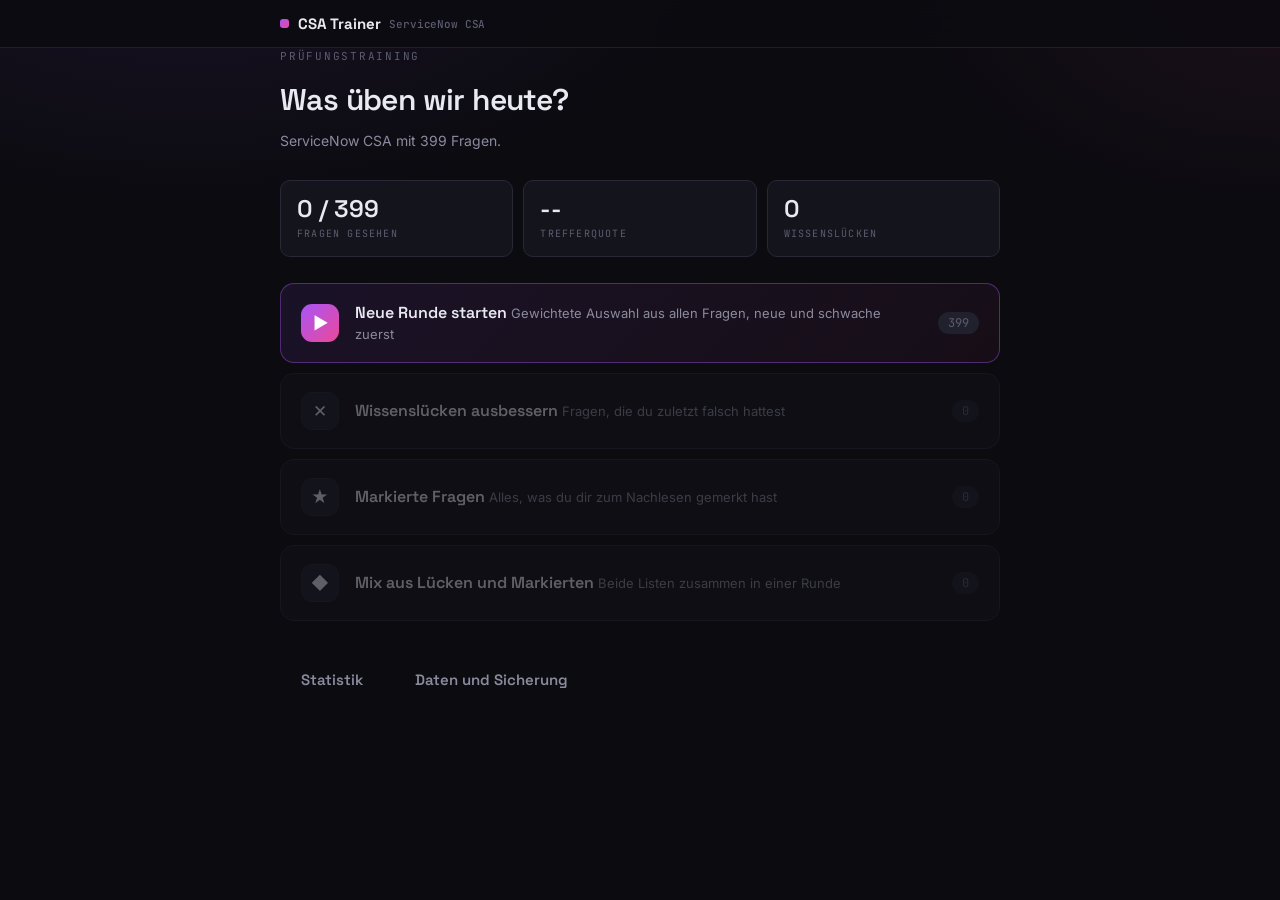
==== commit 4b7b062e: "update standalone" ====
--- a/standalone.html
+++ b/standalone.html
@@ -273,6 +273,8 @@
   margin-top: 14px; padding-top: 12px; border-top: 1px solid var(--line-soft);
   font-family: var(--font-mono); font-size: 11.5px; color: var(--faint);
 }
+.explain .ref a { color: var(--muted); text-decoration: none; border-bottom: 1px solid var(--line); }
+.explain .ref a:hover { color: var(--accent); border-bottom-color: var(--accent); }
 
 /* leitner boxes */
 .leitner { display: flex; align-items: center; gap: 5px; }
@@ -560,7 +562,7 @@
 </main>
 
 <script>
-window.__EMBEDDED_QUESTIONS__ = {"meta": {"title": "ServiceNow CSA", "subtitle": "Practice Exam", "version": 1}, "questions": [{"number": "Q1", "category": "Service Catalog", "difficulty": "easy", "question": "A Service Catalog may include which of the following components?", "options": ["Order Guides, Exchange Rates, Calendars", "Order Guides, Catalog Items, and Interceptors", "Catalog Items, Asset Contracts, Task Surveys", "Record Producers, Order Guides, and Catalog Items"], "answer": ["D"], "explanation": "A Service Catalog is assembled from Catalog Items (the orderable products and services), Order Guides (which bundle several related items into a single guided request), and Record Producers (catalog-style forms that create records on a target table). Option D names all three. The other choices fold in unrelated platform features such as Exchange Rates, Calendars, Asset Contracts, and Task Surveys, none of which are catalog building blocks.", "reference": "ServiceNow Docs - Service Catalog Management"}, {"number": "Q2", "category": "Import Sets & Data Sources", "difficulty": "medium", "question": "Which one of the following statements applies to a set of fields when they are coalesced during an import?", "options": ["If a match is found using the coalesce fields, the existing record is updated with the information being imported", "If a match is not found using the coalesce fields, the system does not create a Transform Map", "If a match is found using the coalesce fields, the system creates a new record", "If a match is not found using the coalesce fields, the existing record is updated with the information being imported"], "answer": ["A"], "explanation": "The coalesce field(s) serve as the match key during a transform. When the system finds an existing record whose coalesce value equals the incoming row, it updates that record rather than inserting a duplicate (A). If no match exists it inserts a new record, so options C and D have the logic reversed, and coalescing has no bearing on whether a Transform Map is created (B).", "reference": "ServiceNow Docs - Field mapping and coalesce"}, {"number": "Q3", "category": "Reporting & Analytics", "difficulty": "medium", "question": "As it relates to ServiceNow reporting, which of the following statements describes what a metric can do?", "options": ["A metric is a report gauge used on homepages to display real-time data", "A metric is a time measurement used to report the effectiveness of workflows and SLAs", "A metric is used to measure and evaluate the effectiveness of IT service management processes", "A metric is a comparative measurement used to report the effectiveness of workflows and SLAs"], "answer": ["C"], "explanation": "A Metric measures and evaluates how effective and efficient your ITSM processes are over time, such as how long a record spends in a given state (C). A gauge (A) is a homepage visualization rather than the metric itself, and options B and D describe SLA behavior, not what a metric does.", "reference": "ServiceNow Docs - Metrics"}, {"number": "Q4", "category": "Service Catalog", "difficulty": "medium", "question": "The display sequence is controlled in a Service Catalog item using which of the following?", "options": ["The Default Value field in the Catalog Item form", "The Sequence field in the Catalog Item form", "The Order field in the Variable form", "The Choice field in the Variable form"], "answer": ["C"], "explanation": "The order in which variables appear on a catalog item is governed by the Order field on each Variable record; lower Order values render higher on the form (C). The Default Value field seeds a starting value, the Choice field defines selectable options for choice-type variables, and there is no Sequence field on the Catalog Item form that drives variable display order.", "reference": "ServiceNow Docs - Service Catalog variables"}, {"number": "Q5", "category": "Reporting & Analytics", "difficulty": "medium", "question": "Reports can be created from which different places in the platform? (Choose two.)", "options": ["List column heading", "Metrics module", "Statistics module", "View / Run module"], "answer": ["A", "D"], "explanation": "A report can be generated straight from a list column heading by clicking the header and choosing a chart/create-report option (A), and from the Reports application using the View / Run module, which opens the report designer (D). The Metrics and Statistics modules (B and C) are not entry points for building reports.", "reference": "ServiceNow Docs - Create a report"}]};
+window.__EMBEDDED_QUESTIONS__ = {"meta": {"title": "ServiceNow CSA", "subtitle": "Practice Exam", "version": 1, "source": "servicenow-csa-practice-questions.pdf", "count": 399}, "questions": [{"id": "q1kwzt4s", "number": "Q1", "category": "Service Catalog", "difficulty": "easy", "question": "A service catalog may include which of the following components?", "options": ["Order Guides, Exchange Rates, Calendars", "Order Guides, Catalog Items, and Interceptors", "Catalog Items, Asset Contracts, Task Surveys", "Record Producers, Order Guides, and Catalog Items"], "answer": ["D"], "explanation": "A Service Catalog is assembled from Catalog Items (the orderable products and services), Order Guides (which bundle several related items into a single guided request), and Record Producers (catalog-style forms that create records on a target table). Option D names all three. The other choices fold in unrelated platform features such as Exchange Rates, Calendars, Asset Contracts, and Task Surveys, none of which are catalog building blocks.", "reference": "ServiceNow Docs - Service Catalog Management", "referenceUrl": "https://www.servicenow.com/docs/bundle/xanadu-servicenow-platform/page/product/service-catalog-management/concept/c_ServiceCatalogManagement.html"}, {"id": "q1pp2w8c", "number": "Q2", "category": "Import Sets & Data Sources", "difficulty": "medium", "question": "Which one of the following statements applies to a set of fields when they are coalesced during an import?", "options": ["If a match is found using the coalesce fields, the existing record is updated with the information being imported", "If a match is not found using the coalesce fields, the system does not create a Transform Map", "If a match is found using the coalesce fields, the system creates a new record 2 of 204 CONFIDENTIAL", "If a match is not found using the coalesce fields, the existing record is updated with the information being imported"], "answer": ["A"], "explanation": "The coalesce field(s) serve as the match key during a transform. When the system finds an existing record whose coalesce value equals the incoming row, it updates that record rather than inserting a duplicate (A). If no match exists it inserts a new record, so options C and D have the logic reversed, and coalescing has no bearing on whether a Transform Map is created (B).", "reference": "ServiceNow Docs - Field mapping and coalesce", "referenceUrl": "https://www.servicenow.com/docs/bundle/xanadu-platform-administration/page/script/server-scripting/concept/c_MappingOptions.html"}, {"id": "qin3sh3", "number": "Q3", "category": "Reporting & Analytics", "difficulty": "medium", "question": "As it relates to ServiceNow reporting, which of the following statements describes what a metric can do?", "options": ["A metric is a report gauge used on homepages to display real-time data", "A metric is a time measurement used to report the effectiveness of workflows and SLAs", "A metric is used to measure and evaluate the effectiveness of IT service management processes", "A metric is a comparative measurement used to report the effectiveness of workflows and SLAs."], "answer": ["C"], "explanation": "A Metric measures and evaluates how effective and efficient your ITSM processes are over time, such as how long a record spends in a given state (C). A gauge (A) is a homepage visualization rather than the metric itself, and options B and D describe SLA behavior, not what a metric does.", "reference": "ServiceNow Docs - Metrics", "referenceUrl": "https://www.servicenow.com/docs/bundle/xanadu-now-intelligence/page/use/reporting/concept/c_Metrics.html"}, {"id": "q1vst3p5", "number": "Q4", "category": "Service Catalog", "difficulty": "medium", "question": "The display Sequence is controlled in a service catalog item using which of the following?", "options": ["The Default Value field in the Catalog Item form", "The Sequence field in the Catalog Item form 3 of 204 CONFIDENTIAL", "The Order field in the Variable form", "The Choice field in the Variable form"], "answer": ["C"], "explanation": "The order in which variables appear on a catalog item is governed by the Order field on each Variable record; lower Order values render higher on the form (C). The Default Value field seeds a starting value, the Choice field defines selectable options for choice-type variables, and there is no Sequence field on the Catalog Item form that drives variable display order.", "reference": "ServiceNow Docs - Service Catalog variables", "referenceUrl": "https://www.servicenow.com/docs/bundle/xanadu-servicenow-platform/page/product/service-catalog-management/concept/c_ServiceCatalogVariables.html"}, {"id": "qnkbc9d", "number": "Q5", "category": "Reporting & Analytics", "difficulty": "medium", "question": "Reports can be created from which different places in the platform? (Choose two.)", "options": ["List column heading", "Metrics module", "Statistics module", "View / Run module"], "answer": ["A", "D"], "explanation": "A report can be generated straight from a list column heading by clicking the header and choosing a chart/create-report option (A), and from the Reports application using the View / Run module, which opens the report designer (D). The Metrics and Statistics modules (B and C) are not entry points for building reports.", "reference": "ServiceNow Docs - Create a report", "referenceUrl": "https://www.servicenow.com/docs/bundle/xanadu-now-intelligence/page/use/reporting/task/t_CreateAReport.html"}, {"id": "qpu3gvy", "number": "Q6", "category": "Knowledge Management", "difficulty": "medium", "question": "Knowledge base search results can be sorted by which of the following? (Choose three.)", "options": ["Most recent update", "Popularity", "Relevancy", "Manager assignment 4 of 204 CONFIDENTIAL", "Number of views"], "answer": ["A", "C", "E"], "explanation": "Knowledge search results can be sorted by Relevancy (best keyword match), Most recent update (newest content), and Number of views (most-read articles) - A, C, and E. 'Popularity' and 'Manager assignment' are not standard Knowledge search sort options.", "reference": "ServiceNow Docs - Knowledge Management search", "referenceUrl": "https://www.servicenow.com/docs/bundle/xanadu-servicenow-platform/page/product/knowledge-management/concept/knowledge-search.html"}, {"id": "qor7i6g", "number": "Q7", "category": "Service Catalog", "difficulty": "medium", "question": "What is the path an administrator could take to view the fulfillment stage task list for an order placed by a user?", "options": ["RITM (Number)>REQ (Number)>PROCUREMENT (Number)", "REQ (Number)>RITM (Number)>PROCUREMENT (Number)", "REQ (Number)>RITM (Number)>TASK (Number)", "FULFILLMENT (Number)>RITM (Number)>TASK (Number)"], "answer": ["C"], "explanation": "Placing an order creates a Request (REQ). Each REQ holds one or more Requested Items (RITM), and every RITM spawns the catalog Tasks (TASK) that fulfillers actually work. The administrator therefore drills REQ to RITM to TASK (C). 'Procurement' and 'Fulfillment' are not records in this chain.", "reference": "ServiceNow Docs - Service Catalog request fulfillment", "referenceUrl": "https://www.servicenow.com/docs/bundle/xanadu-servicenow-platform/page/product/service-catalog-management/concept/c_RequestFulfillment.html"}, {"id": "qega9rs", "number": "Q8", "category": "User Interface & Navigation", "difficulty": "easy", "question": "Which term refers to application menus and modules which you may want to access quickly and often?", "options": ["Breadcrumb", "Favorite", "Tag", "Bookmark 5 of 204 CONFIDENTIAL"], "answer": ["B"], "explanation": "Application menus and modules you want to reach quickly are saved as Favorites, accessible from the star/favorites view in the Application Navigator (B). A Bookmark is a browser-level concept, a Breadcrumb shows your filter path on a list, and a Tag labels records, so none of those is the navigator shortcut described.", "reference": "ServiceNow Docs - Favorites in the navigator", "referenceUrl": "https://www.servicenow.com/docs/bundle/xanadu-platform-user-interface/page/administer/navigation-and-ui/concept/c_Favorites.html"}, {"id": "q1jm7x4z", "number": "Q9", "category": "Service Catalog", "difficulty": "easy", "question": "What is generated from the service catalog once a user places an order for an item or service?", "options": ["A change request", "An Order Guide", "A request", "An SLA"], "answer": ["C"], "explanation": "Submitting a catalog order generates a Request (REQ), the top-level record that tracks the overall order and contains the individual Requested Items (C). An Order Guide is a tool used before ordering to bundle items, a change request belongs to Change Management, and an SLA tracks timeliness rather than being created by placing an order.", "reference": "ServiceNow Docs - Requests, items, and tasks", "referenceUrl": "https://www.servicenow.com/docs/bundle/xanadu-servicenow-platform/page/product/service-catalog-management/concept/c_RequestFulfillment.html"}, {"id": "q18m6ejr", "number": "Q10", "category": "Application Access & Security", "difficulty": "medium", "question": "From the user menu, which actions can a user select? (Choose three.)", "options": ["Send Notifications", "Log Out ServiceNow", "Elevate Roles", "Impersonate Users", "Order from Service Catalog", "Approve Records 6 of 204 CONFIDENTIAL"], "answer": ["B", "C", "D"], "explanation": "From the user/settings menu in the top-right banner a user can Log Out, Elevate Roles (temporarily activate elevated privileges such as security_admin), and Impersonate Users (admins acting as another user for testing) - B, C, and D. Sending notifications, ordering from the catalog, and approving records are performed elsewhere in the platform, not from this menu.", "reference": "ServiceNow Docs - Elevate role privileges", "referenceUrl": "https://www.servicenow.com/docs/bundle/xanadu-platform-security/page/administer/contextual-security/task/t_ElevatePrivilegeRole.html"}, {"id": "q1gxt0dk", "number": "Q11", "category": "Platform Automation", "difficulty": "medium", "question": "Buttons, form links, and context menu items are all examples of what type of functionality?", "options": ["Business Rule", "UI Action", "Client Script", "UI Policy"], "answer": ["B"], "explanation": "Buttons, form links, and context-menu items are all configured as UI Actions, which place clickable controls in the interface that run server- or client-side logic (B). Business Rules execute on the server during database operations, Client Scripts react to form events, and UI Policies dynamically change field state, so none of them renders those clickable controls.", "reference": "ServiceNow Docs - UI Actions", "referenceUrl": "https://www.servicenow.com/docs/bundle/xanadu-application-development/page/script/ui-actions/concept/c_UIActions.html"}, {"id": "q15zxvfm", "number": "Q12", "category": "Service Catalog", "difficulty": "easy", "question": "Which of the following is true of service catalog items in relation to the service catalog?", "options": ["They run behind the scenes.", "They are the building blocks.", "They are optional.", "They provide options."], "answer": ["B"], "explanation": "7 of 204 CONFIDENTIAL Catalog Items are the fundamental building blocks of a Service Catalog; they are the orderable products and services that users actually request (B). They are visible front-end records rather than something that runs behind the scenes, they are not optional to a functioning catalog, and 'provide options' more accurately describes variables within an item.", "reference": "ServiceNow Docs - Catalog Items", "referenceUrl": "https://www.servicenow.com/docs/bundle/xanadu-servicenow-platform/page/product/service-catalog-management/concept/c_ServiceCatalogManagement.html"}, {"id": "q12ppwq2", "number": "Q13", "category": "Application Access & Security", "difficulty": "hard", "question": "Table access control rules are processed in the following order:", "options": ["any table name (wildcard), parent table name, table name", "table name, parent table name, any table name (wildcard)", "parent table name, table name, any table name (wildcard)", "any table name (wildcard), table name, parent table name"], "answer": ["B"], "explanation": "ServiceNow evaluates matching ACLs from most specific to least specific: the table's own ACL first, then ACLs on its parent table(s), and finally the wildcard (*) 'any table' rule - order B. Because access requires passing the most specific applicable rule, specificity is checked before the catch-all wildcard.", "reference": "ServiceNow Docs - How access control rules are processed", "referenceUrl": "https://www.servicenow.com/docs/bundle/xanadu-platform-security/page/administer/contextual-security/concept/access-control-rules.html"}, {"id": "q1941wwa", "number": "Q14", "category": "Database Administration", "difficulty": "easy", "question": "What is the platform name for the user table?", "options": ["u_users", "sys_users", "x_users", "sys_user"], "answer": ["D"], "explanation": "The platform (database) name of the User table is sys_user (D), singular and carrying the sys_ prefix used for core platform tables. 'sys_users' is wrong because it is plural, while the u_ and x_ prefixes denote custom tables in the global and scoped applications respectively, not the 8 of 204 CONFIDENTIAL core User table.", "reference": "ServiceNow Docs - User administration (sys_user)", "referenceUrl": "https://www.servicenow.com/docs/bundle/xanadu-platform-administration/page/administer/users-and-groups/concept/c_UserAdministration.html"}, {"id": "q22ytoo", "number": "Q15", "category": "Service Catalog", "difficulty": "easy", "question": "A req number in the service catalog represents\"", "options": ["the order number.", "the stage.", "the task to complete.", "the individual item in the order."], "answer": ["A"], "explanation": "A REQ (Request) number represents the overall order a user places (A). Within that request, each Requested Item (RITM) is an individual item in the order, and catalog Tasks (TASK) track the work to complete it, so 'the individual item' and 'the task' describe RITM and TASK rather than REQ.", "reference": "ServiceNow Docs - Requests, items, and tasks", "referenceUrl": "https://www.servicenow.com/docs/bundle/xanadu-servicenow-platform/page/product/service-catalog-management/concept/c_RequestFulfillment.html"}, {"id": "q1nk0yv4", "number": "Q16", "category": "User Interface & Navigation", "difficulty": "medium", "question": "Which would not appear in the history section of the application navigator?", "options": ["Records", "UI Pages", "Lists", "Forms"], "answer": ["B"], "explanation": "The History section of the Application Navigator records the lists, forms, and individual records a user has recently visited, so it surfaces Records, Lists, and Forms. UI Pages are standalone Jelly/HTML pages that are not tracked as navigation history, which is why B is the item that would NOT appear.", "reference": "ServiceNow Docs - Application Navigator history", "referenceUrl": "https://www.servicenow.com/docs/bundle/xanadu-platform-user-interface/page/administer/navigation-and-ui/concept/application-navigator.html"}, {"id": "q1nv5ugg", "number": "Q17", "category": "Migration & Update Sets", "difficulty": "medium", "question": "Which one of the following statements is a recommendation from ServiceNow about update sets?", "options": ["Avoid using the Default Update set as an Update Set for moving customizations from instance to instance", "Before moving customizations from instance to instance with Update Sets, ensure that both instances are different versions", "Use the Baseline Update Set to store the contents of items after they are changed the first time", "Once an Update Set is closed as 'œComplete', change it back to 'œIn Progress' until it is applied to another instance"], "answer": ["A"], "explanation": "ServiceNow recommends not using the Default update set to move customizations between instances (A); leave Default in place and create named update sets for your work. The others are anti-patterns: source and target instances should be on the same version, a Completed set should not be reopened, and the Baseline set is a system-managed record used for back-out rather than a place you store changes.", "reference": "ServiceNow Docs - Update Sets", "referenceUrl": "https://www.servicenow.com/docs/bundle/xanadu-application-development/page/build/system-update-sets/concept/c_UpdateSets.html"}, {"id": "q1puzl4u", "number": "Q18", "category": "Flow Designer & Workflows", "difficulty": "easy", "question": "Which of the following is used to initiate a flow?", "options": ["A Trigger", "Core Action", "A spoke", "An Event"], "answer": ["A"], "explanation": "Every Flow Designer flow begins with a Trigger, which defines the condition that starts the flow, such as a record being created or updated, a schedule, or an inbound email (A). Core Actions are steps inside the flow, a Spoke is a packaged set of integration actions, and an Event is a separate, legacy automation mechanism. 10 of 204 CONFIDENTIAL", "reference": "ServiceNow Docs - Flow Designer triggers", "referenceUrl": "https://www.servicenow.com/docs/bundle/xanadu-build-workflows/page/administer/flow-designer/concept/flow-triggers.html"}, {"id": "qzxm2tu", "number": "Q19", "category": "Service Catalog", "difficulty": "hard", "question": "For administrators creating new service catalog items, what is a characteristic they should know about service catalog variables?", "options": ["Service Catalog variables can only be used in Record Producers", "Service Catalog variables can only be used in Order Guides", "Service Catalog variables cannot affect the order price", "Service Catalog variables are global by default"], "answer": ["D"], "explanation": "The source answer marks D, treating variables as global by default. In practice this is misleading: each variable is owned by a single catalog item unless it is deliberately created as a Variable Set and shared, and price-affecting variables (such as pricing on a choice) directly contradict option C. Options A and B are clearly false because variables are used across catalog items generally, not solely in Record Producers or Order Guides.", "reference": "ServiceNow Docs - Service Catalog variables", "referenceUrl": "https://www.servicenow.com/docs/bundle/xanadu-servicenow-platform/page/product/service-catalog-management/concept/c_ServiceCatalogVariables.html"}, {"id": "q1bx4xzu", "number": "Q20", "category": "Lists, Filters & Forms", "difficulty": "medium", "question": "Which one of the following statements is true about column context menus?", "options": ["It displays actions such as creating quick reports, configuring the list, and exporting data", "It displays actions related to filtering options, assigning tags, and search", "It displays actions related to viewing and filtering the entire list", "It displays actions such as view form, view related task, and add relationship"], "answer": ["A"], "explanation": "The column context menu, opened by clicking a list column heading, exposes actions for working with the displayed data such as creating quick reports, configuring the list, grouping, and exporting (A). Viewing a related form or record and 'add relationship' belong to the row/record context menu, not the column header menu. 11 of 204 CONFIDENTIAL", "reference": "ServiceNow Docs - List column context menu", "referenceUrl": "https://www.servicenow.com/docs/bundle/xanadu-platform-user-interface/page/use/using-lists/concept/c_ListColumnContextMenu.html"}, {"id": "q1twidwc", "number": "Q21", "category": "Application Access & Security", "difficulty": "hard", "question": "Which one statement correctly describes access control rule evaluation?", "options": ["Rules are evaluated using roles. The role with the most permissions evaluates the rules first", "If more than one rule applies to a row, the older rule is evaluated first", "If a row level rule and a field level rule exist, both rules must be true before an operation is allowed", "Rules are evaluated from the general to the specific, so a table rule must be active to continue"], "answer": ["C"], "explanation": "For a given operation ServiceNow evaluates both the table/row-level ACL and the more specific field-level ACL, and the user must pass BOTH before access is granted (option C). Option D is wrong because ACLs are matched most-specific to most-general (specific-to-general), not 'general to the specific.' Options A and B misstate the algorithm: evaluation order is not based on which role has the most permissions, nor on rule age.", "reference": "ServiceNow Docs - Access control rule evaluation", "referenceUrl": "https://www.servicenow.com/docs/bundle/xanadu-platform-security/page/administer/contextual-security/concept/access-control-rules.html"}, {"id": "qetbfgb", "number": "Q22", "category": "Import Sets & Data Sources", "difficulty": "medium", "question": "When using the load data and transform map process, what is the mapping Assist used for?", "options": ["Mapping fields using the Import Log", "Mapping fields using Transform History", "Mapping fields using an SLA", "Mapping fields using a Field Map"], "answer": ["D"], "explanation": "Mapping Assist is the visual tool that lets you create field maps by pairing source columns to target fields, so it maps fields using a Field Map (D). The Import Log and Transform History are diagnostic records of what happened during a load, and an SLA is unrelated to field mapping 12 of 204 CONFIDENTIAL entirely.", "reference": "ServiceNow Docs - Mapping fields with Mapping Assist", "referenceUrl": "https://www.servicenow.com/docs/bundle/xanadu-platform-administration/page/script/server-scripting/concept/c_MappingFieldsWithMappingAssist.html"}, {"id": "q166p81e", "number": "Q23", "category": "Database Administration", "difficulty": "medium", "question": "Which one of the following statements describes the contents of the configuration management database (CMDB)?", "options": ["The CMDB contains data about tangible and intangible business assets", "The CMDB contains the Business Rules that direct the intangible, configurable assets used by a company", "The CMDB archives all Service Management PaaS equipment metadata and usage statistics", "The CMDB contains ITIL process data pertaining to configuration items"], "answer": ["A"], "explanation": "The CMDB stores configuration items (CIs), which span both tangible assets such as servers and laptops and intangible ones such as business services and applications (A). It does not hold Business Rules (B), it is not merely an archive of PaaS equipment statistics (C), and it stores CI data rather than ITIL process records themselves (D).", "reference": "ServiceNow Docs - Configuration Management Database", "referenceUrl": "https://www.servicenow.com/docs/bundle/xanadu-servicenow-platform/page/product/configuration-management/concept/c_ConfigurationManagementDatabase.html"}, {"id": "q55tlgw", "number": "Q24", "category": "Lists, Filters & Forms", "difficulty": "easy", "question": "In what order should filter elements be specified?", "options": ["Field, Operator, then Value", "Field, Operator, then Condition", "Operator, Condition, then Value", "Value, Operator, then Field"], "answer": ["A"], "explanation": "A filter condition is built in the order Field, Operator, then Value, for example 'Priority' 'is' '1 - Critical' (A). The other sequences scramble these elements; 'Condition' is the whole expression rather than a standalone third element, and reversing to Value-first does not match how the con‐ 13 of 204 CONFIDENTIAL dition builder accepts input.", "reference": "ServiceNow Docs - Filters and the condition builder", "referenceUrl": "https://www.servicenow.com/docs/bundle/xanadu-platform-user-interface/page/use/using-lists/concept/c_Filters.html"}, {"id": "qefiywq", "number": "Q25", "category": "Platform Automation", "difficulty": "medium", "question": "Which statement is true about business rules?", "options": ["A business rule must run before a database action occurs", "A business rule can be a piece of Javascript", "A business rule must not run before a database action occurs", "A business rule monitors fields on a form"], "answer": ["B"], "explanation": "A Business Rule is server-side logic written in JavaScript that runs when records are queried, inserted, updated, or deleted (B). It can be configured to run before, after, async, or on display relative to the database action, so 'must run before' and 'must not run before' are both false, and monitoring fields on a form as a user types is the job of Client Scripts and UI Policies.", "reference": "ServiceNow Docs - Business Rules", "referenceUrl": "https://www.servicenow.com/docs/bundle/xanadu-application-development/page/script/business-rules/concept/c_BusinessRules.html"}, {"id": "q1ijqu37", "number": "Q26", "category": "Platform Automation", "difficulty": "medium", "question": "Which of the following are a type of client scripts supported in ServiceNow? (Choose four.)", "options": ["onSubmit", "onUpdate", "onCellEdit", "onLoad", "onEdit", "onChange", "onSave"], "answer": ["A", "C", "D", "F"], "explanation": "14 of 204 CONFIDENTIAL ServiceNow supports four client script types: onLoad (runs when the form loads), onChange (runs when a specified field changes), onSubmit (runs when the form is submitted), and onCell‐ Edit (runs when a field is edited inline in a list) - A, C, D, and F. onUpdate, onEdit, and onSave are not valid client script types.", "reference": "ServiceNow Docs - Client Scripts", "referenceUrl": "https://www.servicenow.com/docs/bundle/xanadu-application-development/page/script/client-scripts/concept/c_ClientScripts.html"}, {"id": "q18u73wc", "number": "Q27", "category": "Database Administration", "difficulty": "medium", "question": "Which type of tables may be extended by other tables, but do not extend another table?", "options": ["Base Tables", "Core Tables", "Extended Tables", "Custom Tables"], "answer": ["A"], "explanation": "A Base Table sits at the top of a class hierarchy: other tables can extend it, but it does not itself extend a parent (A). Extended Tables are by definition children that inherit from a parent, Core Tables refers broadly to ServiceNow's built-in tables, and Custom Tables are simply tables an admin creates, which may or may not extend something.", "reference": "ServiceNow Docs - Table extension", "referenceUrl": "https://www.servicenow.com/docs/bundle/xanadu-platform-administration/page/administer/table-administration/concept/c_TableExtension.html"}, {"id": "q1q50vac", "number": "Q28", "category": "Service Catalog", "difficulty": "easy", "question": "Which of the following statement describes the purpose of an order guide?", "options": ["Order Guides restrict the number of items in an order to only one item per request", "Order Guide provide a list of guidelines for Administrators on how to set up item variables", "Order Guide provide the ability to order multiple, related items as one request", "Order Guides take the user directly to the checkout without prompting for information"], "answer": ["C"], "explanation": "15 of 204 CONFIDENTIAL An Order Guide lets a user order multiple related items together as a single request, often gathering shared information once and using it to populate each included item (C). This is the opposite of restricting an order to one item (A), it is a user-facing ordering tool rather than admin guidelines (B), and it adds a guided flow rather than skipping straight to checkout (D).", "reference": "ServiceNow Docs - Order Guides", "referenceUrl": "https://www.servicenow.com/docs/bundle/xanadu-servicenow-platform/page/product/service-catalog-management/concept/c_OrderGuides.html"}, {"id": "q1r33pjm", "number": "Q29", "category": "Self-Service & Notifications", "difficulty": "medium", "question": "Which tool is used to have conversations with logged-in users in real-time?", "options": ["Connect Chat", "Now Messenger", "User Presence", "Comments"], "answer": ["A"], "explanation": "Connect Chat provides real-time messaging between logged-in users, supporting one-to-one and group conversations inside the platform (A). User Presence only indicates whether someone is online, Comments are an asynchronous journal field on records, and Now Messenger refers to the Virtual Agent end-user chat widget rather than person-to-person chat.", "reference": "ServiceNow Docs - Connect Chat", "referenceUrl": "https://www.servicenow.com/docs/bundle/xanadu-servicenow-platform/page/use/collaboration/concept/c_ConnectChat.html"}, {"id": "qmkye89", "number": "Q30", "category": "Database Administration", "difficulty": "medium", "question": "Which of the following concepts are associated with the ServiceNow CMDB? (Choose four.)", "options": ["Service Processes", "User Permissions", "Tables and Fields", "A Database", "The Dependency View"], "answer": ["A", "C", "D", "E"], "explanation": "16 of 204 CONFIDENTIAL The CMDB is associated with a Database of configuration items, the Tables and Fields that model those CIs, the Service Processes the CIs support, and the Dependency View that visualizes CI relationships - A, C, D, and E. User Permissions are governed by roles and ACLs, which are a separate security concern rather than a CMDB concept.", "reference": "ServiceNow Docs - CMDB concepts", "referenceUrl": "https://www.servicenow.com/docs/bundle/xanadu-servicenow-platform/page/product/configuration-management/concept/c_ConfigurationManagementDatabase.html"}, {"id": "qtf1eu8", "number": "Q31", "category": "Lists, Filters & Forms", "difficulty": "medium", "question": "What is a formatter? Select one of the following.", "options": ["A formatter allows you to configure applications on your instance", "A formatter is a form element used to display information that is not a field in the record", "A formatter allows you to populate fields automatically", "A formatter is a set of conditions applied to a table to help find and work with data"], "answer": ["B"], "explanation": "A formatter is a form element that displays information not stored directly as a field on the record, such as an Activity stream or an Approvers summary (B). Automatically populating fields is the job of scripts or defaults (C), and a set of conditions applied to a table to find data describes a filter (D), not a formatter.", "reference": "ServiceNow Docs - Formatters", "referenceUrl": "https://www.servicenow.com/docs/bundle/xanadu-platform-user-interface/page/administer/form-administration/concept/c_Formatters.html"}, {"id": "q9d2mtx", "number": "Q32", "category": "User Interface & Navigation", "difficulty": "medium", "question": "When searching using the app navigator search field, what can be returned? (Choose four.)", "options": ["Names of Applications and Modules", "Names of Modules", "Names of Applications", "Favorites", "History Records", "Titles of Dashboard Gauges"], "answer": ["A", "B", "C", "D"], "explanation": "17 of 204 CONFIDENTIAL Typing in the Application Navigator filter narrows the navigation tree by matching application names, module names, the combination of both, and favorites - A, B, C, and D. It filters the navigator content, so it does not return browsing History records or the titles of dashboard gauges.", "reference": "ServiceNow Docs - Application Navigator filter", "referenceUrl": "https://www.servicenow.com/docs/bundle/xanadu-platform-user-interface/page/administer/navigation-and-ui/concept/application-navigator.html"}, {"id": "q191fqoo", "number": "Q33", "category": "Database Administration", "difficulty": "easy", "question": "Which technique is used to get information from a series of referenced fields from different tables?", "options": ["Table-Walking", "Sys_ID Pulling", "Dot-Walking", "Record-Hopping"], "answer": ["C"], "explanation": "Dot-walking follows reference fields from one table to another using dot notation, for example caller_id.department.name, to reach values on related records (C). 'Table-Walking', 'Sys_ID Pulling', and 'Record-Hopping' are not ServiceNow terms and are included only as distractors.", "reference": "ServiceNow Docs - Dot-walking", "referenceUrl": "https://www.servicenow.com/docs/bundle/xanadu-platform-administration/page/use/navigation/concept/c_DotWalking.html"}, {"id": "q1g3en2c", "number": "Q34", "category": "Database Administration", "difficulty": "medium", "question": "What is a schema map?", "options": ["A schema map enables administrators to define records from specific tables as trouble sources for Configuration Items", "A schema map graphically organizes the visual task boards for the CMDB", "A schema map graphically displays the Configuration Items that support a business service", "A schema map displays the details of tables and their relationships in a visual manner, allowing administrators to view and easily access different parts of the database schema"], "answer": ["D"], "explanation": "18 of 204 CONFIDENTIAL A schema map visually displays tables and the relationships between them, letting administrators explore and navigate the database schema (D). Graphically displaying the CIs that support a business service describes a dependency/business service map (C), and the other options invent unrelated trouble-source or task-board behavior.", "reference": "ServiceNow Docs - Schema map", "referenceUrl": "https://www.servicenow.com/docs/bundle/xanadu-platform-administration/page/administer/table-administration/concept/c_SchemaMap.html"}, {"id": "q1o1ve4", "number": "Q35", "category": "Migration & Update Sets", "difficulty": "easy", "question": "Which one of the following statements best describes the purpose of an update set?", "options": ["An Update Set allows administrators to group a series of changes into a named set and then move this set as a unit to other systems", "By default, an Update Set includes customizations, Business Rules, and homepages", "An Update Set is a group of customizations that is moved from Production to Development", "By default, the changes included in an Update Set are visible only in the instance to which they are applied"], "answer": ["A"], "explanation": "An Update Set groups a series of configuration changes into a named bundle that can be moved as a single unit to other instances (A). Update Sets normally promote changes from a lower environment such as Development up to Production, not the reverse (C), and the remaining options misstate default contents and visibility.", "reference": "ServiceNow Docs - Update Sets", "referenceUrl": "https://www.servicenow.com/docs/bundle/xanadu-application-development/page/build/system-update-sets/concept/c_UpdateSets.html"}, {"id": "qn2qjst", "number": "Q36", "category": "User Interface & Navigation", "difficulty": "medium", "question": "Which of the following can be customized through the basic configuration UI 16 module? (Choose three.)", "options": ["Banner Image", "Record Number Format", "Browser Tab Title", "System Date Format", "Form Header Size 19 of 204 CONFIDENTIAL"], "answer": ["A", "C", "D"], "explanation": "The Basic Configuration (UI16) module lets administrators set branding and global preferences such as the Banner Image, the Browser Tab Title, and the System Date Format - A, C, and D. Record Number Format is configured per table on the Number record, and there is no Form Header Size setting in this module.", "reference": "ServiceNow Docs - Branding and Basic Configuration (UI16)", "referenceUrl": "https://www.servicenow.com/docs/bundle/xanadu-platform-user-interface/page/administer/navigation-and-ui/task/t_ConfigureUI16Branding.html"}, {"id": "qn5b8d3", "number": "Q37", "category": "Application Access & Security", "difficulty": "easy", "question": "What is the function of user impersonation?", "options": ["Testing and visibility", "Activate verbose logging", "View custom perspectives", "Unlock Application master list"], "answer": ["A"], "explanation": "Impersonation lets an administrator act as another user to test what that user can see and do, which is invaluable for verifying roles, ACLs, and the self-service experience (A). It does not enable verbose logging, render special perspectives, or unlock any application master list.", "reference": "ServiceNow Docs - Impersonate a user", "referenceUrl": "https://www.servicenow.com/docs/bundle/xanadu-platform-administration/page/administer/users-and-groups/task/t_ImpersonateAUser.html"}, {"id": "qqb6no1", "number": "Q38", "category": "Database Administration", "difficulty": "medium", "question": "What information does the system dictionary contain?", "options": ["The human-readable labels and language settings", "The definition for each table and column", "The information on how tables relate to each other", "The language dictionary used for spell checking"], "answer": ["B"], "explanation": "The System Dictionary (sys_dictionary) stores the definition of every table and field, including data type, length, and attributes (B). Human-readable labels live in the related Field Labels (sys_documentation) table (A), table relationships are modeled separately through references 20 of 204 CONFIDENTIAL and the schema map (C), and it has nothing to do with spell-check dictionaries (D).", "reference": "ServiceNow Docs - System Dictionary", "referenceUrl": "https://www.servicenow.com/docs/bundle/xanadu-platform-administration/page/administer/table-administration/concept/c_SystemDictionary.html"}, {"id": "q1sshkyy", "number": "Q39", "category": "Lists, Filters & Forms", "difficulty": "medium", "question": "When working on a form, what is the difference between insert and update operations?", "options": ["Insert creates a new record and Update saves changes, both remain on the form", "Insert creates a new record and Update saves changes, both exit the form", "Insert saves changes and exits the form, Update saves changes and remains on the form", "Insert saves changes and remains on the form, Update saves changes and exits the form"], "answer": ["B"], "explanation": "Insert creates a brand-new record from the current form values, and Update saves changes to the existing record; in both cases the user is returned to the previous list rather than left on the form (B). This contrasts with Save, which commits changes but keeps you on the form, so the options that 'remain on the form' confuse Insert/Update with Save behavior.", "reference": "ServiceNow Docs - Form save, insert, and update", "referenceUrl": "https://www.servicenow.com/docs/bundle/xanadu-platform-user-interface/page/use/using-forms/concept/c_FormButtons.html"}, {"id": "q152why2", "number": "Q40", "category": "Platform Automation", "difficulty": "medium", "question": "How is the event log different from the event Registry?", "options": ["Event Log contains generated Events, the Event Registry is a table of Event definitions", "Event Log is formatted in the Log style, the Event Registry displays different fields", "Event Log lists Events that were triggered by integrations, the Event Registry lists the Events that were triggered during the day (24-hour period)", "Event Log is the same as the Event Registry"], "answer": ["A"], "explanation": "21 of 204 CONFIDENTIAL The Event Log (sysevent) records actual event instances that the system has generated and queued, while the Event Registry (sysevent_register) is the catalog of event definitions that can be fired (A). They are therefore not the same record set (D), and the other options misdescribe the distinction as formatting or time-window differences.", "reference": "ServiceNow Docs - Events and the Event Registry", "referenceUrl": "https://www.servicenow.com/docs/bundle/xanadu-application-development/page/administer/notification/concept/c_EventRegistry.html"}, {"id": "q6ry94b", "number": "Q41", "category": "Database Administration", "difficulty": "hard", "question": "What is a dictionary override?", "options": ["A Dictionary Override is an incoming customer update in an Update Set which applies to the same objects as a newer local customer update", "A Dictionary Override is the addition, modification, or removal of anything that could have an effect on IT services", "A Dictionary Override is a task within a workflow that requests an action before the workflow can continue", "A Dictionary Override sets field properties in extended tables"], "answer": ["D"], "explanation": "A Dictionary Override lets you change selected attributes of an inherited field (such as default value, mandatory, or read-only) on a child table without affecting the parent, so it sets field properties in extended tables (D). Option B defines a Change, option C describes an approval/workflow activity, and option A describes an update collision, none of which is a dictionary override.", "reference": "ServiceNow Docs - Dictionary overrides", "referenceUrl": "https://www.servicenow.com/docs/bundle/xanadu-platform-administration/page/administer/table-administration/concept/c_DictionaryOverrides.html"}, {"id": "q5mmmed", "number": "Q42", "category": "Application Access & Security", "difficulty": "medium", "question": "Which group of permissions is used to control application and module access?", "options": ["Access Control Rules", "UI Policies", "Roles", "Assignment Rules"], "answer": ["C"], "explanation": "22 of 204 CONFIDENTIAL Applications and modules are shown or hidden based on Roles; you assign a required role to the application menu or module, and only users with that role see it (C). Access Control Rules secure data operations on tables and fields, UI Policies control field behavior on forms, and Assignment Rules route records, so none of those governs navigator visibility.", "reference": "ServiceNow Docs - Roles", "referenceUrl": "https://www.servicenow.com/docs/bundle/xanadu-platform-administration/page/administer/roles/concept/c_Roles.html"}, {"id": "qsjv2pk", "number": "Q43", "category": "Service Catalog", "difficulty": "medium", "question": "What is a record producer?", "options": ["A Record Producer is a type of Catalog Item that is used for Requests, not Services", "A Record Producer creates user records", "A Record Producer is a type of Catalog Item that provides easy ordering by bundling requests", "A Record Producer is a type of a Catalog Item that allows users to create task-based records from the Service Catalog"], "answer": ["D"], "explanation": "A Record Producer is a special catalog item that presents a friendly, catalog-style form and uses it to create a record on a target table, commonly a task-based table such as Incident (D). Bundling related items for easy ordering describes an Order Guide (C), and Record Producers can create records on many tables rather than only user records (B).", "reference": "ServiceNow Docs - Record Producers", "referenceUrl": "https://www.servicenow.com/docs/bundle/xanadu-servicenow-platform/page/product/service-catalog-management/concept/c_RecordProducer.html"}, {"id": "q1pktuz2", "number": "Q44", "category": "Service Catalog", "difficulty": "medium", "question": "Create incident, password reset, and report Outage: what do these services in the service catalog have in common?", "options": ["They direct the user to a record producer", "They direct the user to a catalog property", "They direct the user to a catalog UI policy", "They direct the user to a catalog client script"], "answer": ["A"], "explanation": "23 of 204 CONFIDENTIAL Create Incident, Password Reset, and Report Outage all create a record on a target table from a catalog-style form, which is exactly what a Record Producer does (A). Catalog properties, catalog UI policies, and catalog client scripts are configuration or behavior components within catalog items rather than the user-facing item these services point to.", "reference": "ServiceNow Docs - Record Producers", "referenceUrl": "https://www.servicenow.com/docs/bundle/xanadu-servicenow-platform/page/product/service-catalog-management/concept/c_RecordProducer.html"}, {"id": "qjffhz8", "number": "Q45", "category": "Import Sets & Data Sources", "difficulty": "medium", "question": "What is the import set table?", "options": ["A table where data will be placed, post-transformation", "A table that determines relationships", "A staging area for imported records", "A repository for Update Set information"], "answer": ["C"], "explanation": "The Import Set Table is a temporary staging area that holds incoming rows before a Transform Map maps and moves them to the real target table (C). The table where data lands after transformation is the target table (A), so confusing the staging table with the destination is the key distractor here.", "reference": "ServiceNow Docs - Import Sets", "referenceUrl": "https://www.servicenow.com/docs/bundle/xanadu-platform-administration/page/administer/import-sets/concept/c_ImportSets.html"}, {"id": "q1o2zwp1", "number": "Q46", "category": "Import Sets & Data Sources", "difficulty": "medium", "question": "What is a characteristic of importing data into ServiceNow?", "options": ["An existing Transform Map can be used one time on the same import set", "Coalesce fields are used only after running Transform", "Any user can manage and set up import sets", "An existing Transform Map can be used multiple times on the same import set"], "answer": ["D"], "explanation": "A saved Transform Map is reusable; you can run it repeatedly against the same import set or against new import sets, so it is not limited to a single use (D, contradicting A). Coalesce fields are evaluated during the transform to match records, and managing import sets requires the ap‐ 24 of 204 CONFIDENTIAL propriate admin/import role rather than being open to any user.", "reference": "ServiceNow Docs - Transform Maps", "referenceUrl": "https://www.servicenow.com/docs/bundle/xanadu-platform-administration/page/administer/import-sets/concept/c_TransformMaps.html"}, {"id": "q14v4xpu", "number": "Q47", "category": "Service Catalog", "difficulty": "easy", "question": "What module in the service catalog application does an administrator access to begin creating a new item?", "options": ["Maintain Categories", "Maintain Items", "Content Items", "Items"], "answer": ["B"], "explanation": "Administrators create and manage catalog items from the Maintain Items module, which opens the Catalog Item list where new items are defined (B). Maintain Categories manages the categories items are grouped under, and 'Content Items' and 'Items' are not the standard module used to author catalog items.", "reference": "ServiceNow Docs - Create a catalog item", "referenceUrl": "https://www.servicenow.com/docs/bundle/xanadu-servicenow-platform/page/product/service-catalog-management/task/t_CreateACatalogItem.html"}, {"id": "q12l1usa", "number": "Q48", "category": "Lists, Filters & Forms", "difficulty": "easy", "question": "Which of the following allows a user to edit field values in a list without opening the form?", "options": ["Data Editor", "Edit Menu", "List Editor", "Form Designer"], "answer": ["C"], "explanation": "The List Editor lets users edit field values directly in a list by double-clicking a cell, without opening the record's form (C). Form Designer is a tool for building form layouts, and 'Data Editor' and 'Edit Menu' are not the ServiceNow feature that enables inline list editing.", "reference": "ServiceNow Docs - Editing fields from a list", "referenceUrl": "https://www.servicenow.com/docs/bundle/xanadu-platform-user-interface/page/use/using-lists/concept/c_EditingFieldsFromAList.html"}, {"id": "qjchfw4", "number": "Q49", "category": "Service Catalog", "difficulty": "medium", "question": "Which three variable types can be added to a service catalog item?", "options": ["True/False, Multiple Choice, and Ordered", "True/False, Checkbox, and Number List", "Number List, Single Line Text, and Reference", "Multiple Choice, Select Box, and Checkbox"], "answer": ["D"], "explanation": "Multiple Choice, Select Box, and Checkbox are all valid catalog variable types (D). The other options pair real types with invented ones such as 'Ordered' and 'Number List', which are not standard Service Catalog variable types, making D the only set composed entirely of valid choices.", "reference": "ServiceNow Docs - Catalog variable types", "referenceUrl": "https://www.servicenow.com/docs/bundle/xanadu-servicenow-platform/page/product/service-catalog-management/reference/r_VariableTypes.html"}, {"id": "q115zfl1", "number": "Q50", "category": "Migration & Update Sets", "difficulty": "medium", "question": "How are workflows moved between instances?", "options": ["Workflows are moved using Update Sets", "Workflows are moved using Transform Maps", "Workflows are moved using Application Sets", "Workflows cannot be moved between instances"], "answer": ["A"], "explanation": "Workflows are configuration records, so they are captured and promoted between instances using Update Sets like other customizations (A). Transform Maps move imported data rather than configuration, 'Application Sets' is not a ServiceNow migration mechanism, and workflows certainly can be moved, ruling out D.", "reference": "ServiceNow Docs - Moving customizations with Update Sets", "referenceUrl": "https://www.servicenow.com/docs/bundle/xanadu-application-development/page/build/system-update-sets/concept/c_UpdateSets.html"}, {"id": "qeedbr1", "number": "Q51", "category": "Service Catalog", "difficulty": "medium", "question": "The baseline service catalog homepage contains links to which of the following components?", "options": ["Record Producers, Order Guides, and Catalog Items", "Order Guides, Item Variables, and Workflows", "Order Guides, Catalog Items, and Workflows", "Record Producers, Order Guides, and Item Variables"], "answer": ["A"], "explanation": "The baseline catalog homepage surfaces the user-orderable building blocks: Record Producers, Order Guides, and Catalog Items (A). Item Variables and Workflows are internal configuration and behavior elements that drive items behind the scenes rather than standalone links shown to users on the homepage.", "reference": "ServiceNow Docs - Service Catalog homepage", "referenceUrl": "https://www.servicenow.com/docs/bundle/xanadu-servicenow-platform/page/product/service-catalog-management/concept/c_ServiceCatalogManagement.html"}, {"id": "q9g3yfp", "number": "Q52", "category": "Database Administration", "difficulty": "medium", "question": "Which of the following statements is true when a new table is created by extending another table?", "options": ["The new table archives the parent table and assumed its roles in the database", "The new table inherits all of the Business Rules, Client Scripts, and UI Policies of the parent table, but none of the existing fields", "The new table inherits all of the fields of the parent table and can also contain new fields unique to itself", "The new table inherits all of the fields, but does not inherit Access Control rules, Client Scripts, and UI Policies of the parent table"], "answer": ["C"], "explanation": "An extended (child) table inherits all fields from its parent and can also define its own additional fields (C). Inheritance also carries over Business Rules, Client Scripts, UI Policies, and ACLs, so option B (no fields) and option D (no ACLs/scripts) both understate what a child table receives.", "reference": "ServiceNow Docs - Table extension and inheritance", "referenceUrl": "https://www.servicenow.com/docs/bundle/xanadu-platform-administration/page/administer/table-administration/concept/c_TableExtension.html"}, {"id": "q177o542", "number": "Q53", "category": "Database Administration", "difficulty": "medium", "question": "Where can admins check which release is running on an ServiceNow instance?", "options": ["Memory Stats module", "Stats module", "System.upgraded table", "Transactions log"], "answer": ["B"], "explanation": "The Stats module (stats.do) reports instance details including the current build name, build date, and release version (B). The Memory Stats module focuses on JVM memory, there is no 'System.upgraded' table that reports the release, and the Transactions log records request activity rather than version information.", "reference": "ServiceNow Docs - Stats page (stats.do)", "referenceUrl": "https://www.servicenow.com/docs/bundle/xanadu-platform-administration/page/administer/exporting-data/reference/r_StatsPage.html"}, {"id": "q9pmucj", "number": "Q54", "category": "Knowledge Management", "difficulty": "easy", "question": "A knowledge article must be which of the following states to display to a user?", "options": ["Published", "Drafted", "Retired", "Reviewed"], "answer": ["A"], "explanation": "An article must be in the Published state before end users can read it in the knowledge base (A). Draft articles are still being authored, Retired articles have been removed from active circulation, and 'Reviewed' is part of the workflow rather than the state that exposes the article to users.", "reference": "ServiceNow Docs - Knowledge article lifecycle", "referenceUrl": "https://www.servicenow.com/docs/bundle/xanadu-servicenow-platform/page/product/knowledge-management/concept/c_KnowledgeManagement.html"}, {"id": "q7ll9c3", "number": "Q55", "category": "Self-Service & Notifications", "difficulty": "easy", "question": "WHAT IS THE NAME OF THE CONVERSATIONAL BOT PLATFORM THAT PROVIDES ASSISTANCE TO HELP USERS OBTAIN 28 of 204 CONFIDENTIAL INFORMATION, MAKE DECISIONS, AND PERFORM COMMON TASKS?", "options": ["Answer Agent", "live Feed", "Virtual Agent", "Connect Chat"], "answer": ["C"], "explanation": "Virtual Agent is ServiceNow's conversational bot platform that uses topics and natural language to help users find information, make decisions, and complete common tasks (C). Connect Chat is person-to-person messaging, 'Live Feed' is a social collaboration stream, and 'Answer Agent' is not a ServiceNow product.", "reference": "ServiceNow Docs - Virtual Agent overview", "referenceUrl": "https://www.servicenow.com/docs/bundle/xanadu-conversational-interfaces/page/administer/virtual-agent/concept/virtual-agent-overview.html"}, {"id": "q4xatee", "number": "Q56", "category": "Lists, Filters & Forms", "difficulty": "easy", "question": "What is the purpose of a related list?", "options": ["To create a one-to-many relationship", "To dot-walk to a core table", "To present related fields", "To present related records"], "answer": ["D"], "explanation": "A Related List displays records from another table that are related to the current record, such as the Tasks attached to a Request, presenting related records (D). It visualizes an existing relationship rather than creating one (A), and it shows whole records rather than individual related fields (C).", "reference": "ServiceNow Docs - Related lists", "referenceUrl": "https://www.servicenow.com/docs/bundle/xanadu-platform-user-interface/page/use/using-forms/concept/c_RelatedLists.html"}, {"id": "q172y5u6", "number": "Q57", "category": "Flow Designer & Workflows", "difficulty": "medium", "question": "WHICH ONE OF THE FOLLOWING STATEMENTS DESCRIBES THE PURPOSE OF A SERVICE CATALOG WORKFLOW? 29 of 204 CONFIDENTIAL", "options": ["A Service Catalog workflow generates three basic components: item variable types, tasks, and approvals", "Although a Service Catalog workflow cannot send notifications, the workflow drives complex fulfillment processes", "A Service Catalog workflow is used to drive complex fulfillment processes and sends notifications to defined users or groups", "A Service Catalog workflow generates three basic components: item variable types, tasks, and notifications"], "answer": ["C"], "explanation": "A Service Catalog workflow automates the fulfillment of a request, driving complex processes and sending notifications to the appropriate users or groups (C). Workflows absolutely can send notifications, which makes B false, and they do not 'generate' item variable types, so the lists in A and D mischaracterize what a workflow produces.", "reference": "ServiceNow Docs - Service Catalog workflows", "referenceUrl": "https://www.servicenow.com/docs/bundle/xanadu-servicenow-platform/page/product/service-catalog-management/concept/c_ServiceCatalogWorkflow.html"}, {"id": "q1doanzi", "number": "Q58", "category": "Task Management", "difficulty": "easy", "question": "Which term best describes something that is created, has worked performed upon it, and is eventually moved to a state of closed?", "options": ["report", "workflow", "event", "task"], "answer": ["D"], "explanation": "A Task is the core record type that is opened, worked, and eventually closed; incidents, problems, changes, and catalog tasks all extend the Task table and follow this lifecycle (D). A report visualizes data, a workflow automates a process, and an event is a fleeting system signal, none of which describes a worked-and-closed record.", "reference": "ServiceNow Docs - Task table", "referenceUrl": "https://www.servicenow.com/docs/bundle/xanadu-servicenow-platform/page/product/task/concept/c_Task.html"}, {"id": "q1btrpgv", "number": "Q59", "category": "Application Access & Security", "difficulty": "medium", "question": "Which are valid service Now user authentication methods? (Choose three.)", "options": ["XML feed", "Local database", "LDAP", "SSO", "FTP authentication"], "answer": ["B", "C", "D"], "explanation": "ServiceNow can authenticate users against its Local database, against an external directory via LDAP, and through Single Sign-On (SSO) using SAML/OIDC - B, C, and D. 'XML feed' and 'FTP authentication' are data-transfer concepts, not user authentication methods.", "reference": "ServiceNow Docs - Authentication methods", "referenceUrl": "https://www.servicenow.com/docs/bundle/xanadu-platform-security/page/integrate/authentication/concept/c_AuthenticationMethods.html"}, {"id": "qm0r1fe", "number": "Q60", "category": "Application Access & Security", "difficulty": "hard", "question": "Access control rules may be defined with which of the following permission requirements? (Choose three.)", "options": ["Roles", "Conditional Expressions", "Assignment Rules", "Scripts", "User Criteria", "Groups"], "answer": ["A", "B", "D"], "explanation": "An ACL grants access only when its requirements pass, and those requirements are a required Role, a Condition (conditional expression), and an optional Script that returns true/false - A, B, and D. Assignment Rules route work rather than secure data, User Criteria governs catalog and knowledge visibility rather than ACLs, and groups are assigned roles instead of being referenced directly by an ACL.", "reference": "ServiceNow Docs - Access control rule requirements", "referenceUrl": "https://www.servicenow.com/docs/bundle/xanadu-platform-security/page/administer/contextual-security/concept/access-control-rules.html"}, {"id": "q1m0axfd", "number": "Q61", "category": "Self-Service & Notifications", "difficulty": "easy", "question": "Which one of these applications is available to all users?", "options": ["Change", "Incident", "Facilities", "Self-Service"], "answer": ["D"], "explanation": "The Self-Service application is designed for every user and requires no special role, giving access to common needs such as the catalog, knowledge, and a user's own requests (D). Change, Incident, and Facilities are role-gated fulfiller applications that only appropriately roled users can see.", "reference": "ServiceNow Docs - Self-Service application", "referenceUrl": "https://www.servicenow.com/docs/bundle/xanadu-platform-user-interface/page/administer/navigation-and-ui/concept/c_SelfService.html"}, {"id": "qpyrdin", "number": "Q62", "category": "Database Administration", "difficulty": "medium", "question": "ServiceNow is a single-instance, multiple tenant architecture?", "options": ["True", "False"], "answer": ["B"], "explanation": "ServiceNow uses a multi-instance architecture, where each customer gets their own dedicated application instance and database rather than sharing one multi-tenant instance, so the statement is False (B). This isolation is a core differentiator that allows independent upgrades and customizations per customer.", "reference": "ServiceNow Docs - Multi-instance architecture", "referenceUrl": "https://www.servicenow.com/docs/bundle/xanadu-platform-administration/page/get-started/servicenow-overview/concept/c_ServiceNowOverview.html"}, {"id": "q1ucoi97", "number": "Q63", "category": "User Interface & Navigation", "difficulty": "medium", "question": "WHAT ARE THE MAIN UI COMPONENT(S) OF THE SERVICENOW PLATFORM? 32 of 204 CONFIDENTIAL", "options": ["Banner Navigator", "Banner Frame", "Application Frame", "Application Navigator"], "answer": ["D"], "explanation": "The Application Navigator is one of the primary UI components, providing the left-hand menu used to filter and open applications and modules (D). The correct platform terms are the Banner Frame at the top and the Application Navigator on the left, so 'Banner Navigator' and 'Application Frame' mix those names incorrectly.", "reference": "ServiceNow Docs - Navigation and the user interface", "referenceUrl": "https://www.servicenow.com/docs/bundle/xanadu-platform-user-interface/page/administer/navigation-and-ui/concept/c_NavigationAndTheUserInterface.html"}, {"id": "q1k9cs1c", "number": "Q64", "category": "Ohne Kategorie", "difficulty": "medium", "question": "THERE ARE ______ COMMON TYPES OF INTERFACES (NUMERIC VALUE) 6: There are six common types of interfaces User Interface & Navigation · medium", "options": ["Homepage: Consists of navigational elements, functional controls, and platform information.", "List: Display records from a data table, as well as allow you to edit the record information using the List Editor functionally.", "Form: Data is entered into ServiceNow through forms", "Dashboard: Enable you to display multiple performance analytics, reporting and other widgets on a single screen.", "Maps: Display ServiceNow data graphically on a Google map", "Timelines: Used to track tasks or projects"], "answer": ["C"], "explanation": "This item asks for the numeric value (six) but the dump records the keyed Answer as C (Form), the interface through which data is entered into ServiceNow. The list A - F is simply an enumeration of the six common interface types (Homepage, List, Form, Dashboard, Maps, Timelines).", "reference": "ServiceNow Docs - User interfaces", "referenceUrl": "https://www.servicenow.com/docs/bundle/xanadu-platform-user-interface/page/administer/navigation-and-ui/concept/c_UserInterfaces.html"}, {"id": "qg9clew", "number": "Q65", "category": "Reporting & Analytics", "difficulty": "easy", "question": "WHICH TYPE OF INTERFACE ENABLES YOU TO DISPLAY MULTIPLE PERFORMANCE ANALYTICS, REPORTING AND OTHER 33 of 204 CONFIDENTIAL WIDGETS ON A SINGLE SCREEN?", "options": ["Form", "List", "Dashboard", "Timeline"], "answer": ["C"], "explanation": "A Dashboard is the interface that assembles multiple widgets - Performance Analytics scorecards, reports, and other content - onto a single screen (C). A Form shows one record, a List shows rows from a table, and a Timeline visualizes scheduled tasks, so none of those aggregate widgets the way a dashboard does.", "reference": "ServiceNow Docs - Dashboards", "referenceUrl": "https://www.servicenow.com/docs/bundle/xanadu-now-intelligence/page/use/dashboards/concept/dashboards.html"}, {"id": "qnzmnxu", "number": "Q66", "category": "Lists, Filters & Forms", "difficulty": "easy", "question": "What are the three components of a filter condition?", "options": ["Table", "Value", "Field", "Operator"], "answer": ["B", "C", "D"], "explanation": "Every filter condition in ServiceNow is built from three parts: a Field (the column to evaluate), an Operator (such as 'is', 'contains', '>'), and a Value to compare against - B, C, D. The Table is what you are filtering on, not a component of the individual condition itself.", "reference": "ServiceNow Docs - Condition builder", "referenceUrl": "https://www.servicenow.com/docs/bundle/xanadu-platform-user-interface/page/use/using-lists/concept/c_ConditionBuilder.html"}, {"id": "q1kl0wtf", "number": "Q67", "category": "Lists, Filters & Forms", "difficulty": "easy", "question": "Configuration will not affect what others see on their forms.", "options": ["True 34 of 204 CONFIDENTIAL", "False"], "answer": ["B"], "explanation": "Configuration changes (made via Configure / Form Design) alter the form layout for everyone who uses that view, so the statement is False (B). This is the key distinction from Personalization, which uses the gear icon and changes only the current user's own view.", "reference": "ServiceNow Docs - Form configuration vs. personalization", "referenceUrl": "https://www.servicenow.com/docs/bundle/xanadu-platform-user-interface/page/administer/form-administration/concept/c_FormDesign.html"}, {"id": "q113ba9e", "number": "Q68", "category": "Lists, Filters & Forms", "difficulty": "easy", "question": "What displays a set of records from a table?", "options": ["View", "Dashboard", "Panel", "List"], "answer": ["D"], "explanation": "A List displays a set of records from a table, one record per row (D). A View is a saved arrangement of fields on a form or list rather than the record set itself, and a Dashboard aggregates widgets - neither is the construct that shows multiple table records.", "reference": "ServiceNow Docs - Lists", "referenceUrl": "https://www.servicenow.com/docs/bundle/xanadu-platform-user-interface/page/use/using-lists/concept/c_Lists.html"}, {"id": "qkokzdv", "number": "Q69", "category": "Database Administration", "difficulty": "easy", "question": "A user is stored in which table?", "options": ["User [sys_user]", "User [ sys_user_group]", "User [ syst_user_profile]", "User [user_profile]"], "answer": ["A"], "explanation": "35 of 204 CONFIDENTIAL User records are stored in the User [sys_user] table (A). sys_user_group is the Group table, while syst_user_profile and user_profile are not real platform table names, making the other options invalid.", "reference": "ServiceNow Docs - User administration", "referenceUrl": "https://www.servicenow.com/docs/bundle/xanadu-platform-administration/page/administer/users-and-groups/concept/c_UserAdministration.html"}, {"id": "qsavga9", "number": "Q70", "category": "Database Administration", "difficulty": "easy", "question": "A group is stored in which table?", "options": ["Group[user group]", "Group[sys_user]", "Group[sys_user_group]", "Group[sys_user_group_profile]"], "answer": ["C"], "explanation": "Groups are stored in the Group [sys_user_group] table (C). sys_user is the User table, and 'user group' and 'sys_user_group_profile' are not valid platform table names.", "reference": "ServiceNow Docs - Groups", "referenceUrl": "https://www.servicenow.com/docs/bundle/xanadu-platform-administration/page/administer/users-and-groups/concept/c_Groups.html"}, {"id": "q4a99c2", "number": "Q71", "category": "Application Access & Security", "difficulty": "medium", "question": "What are the 6 methods available for user authentication?", "options": ["Local Database: The user name and password in their user record in the instance database.", "Multifactor: The user name and password in the database and passcode sent to the user's mobile device that has Google Authenticator installed", "LDAP: The user name and password are accessed via LDAP in the corporate directory, which has a matching user account in the database.", "SAML 2.0: The user name and password configured in a SAML identity provider account, which has a matching user account in the database.", "OAuth 2.0: The user name and password of OAuth identity provider, which has a matching user account in the database.", "Digest Token: An encrypted digest of the user name and password in the user record. 36 of 204 CONFIDENTIAL"], "answer": ["A", "B", "C", "D", "E", "F"], "explanation": "ServiceNow supports six authentication methods, and all six listed are valid: Local Database, Multifactor, LDAP, SAML 2.0, OAuth 2.0, and Digest Token (A - F). Local Database checks credentials stored on the instance, while LDAP/SAML/OAuth delegate to an external identity provider with a matching local user record.", "reference": "ServiceNow Docs - Authentication methods", "referenceUrl": "https://www.servicenow.com/docs/bundle/xanadu-platform-security/page/integrate/authentication/concept/c_AuthenticationAndAuthorization.html"}, {"id": "q16rnncd", "number": "Q72", "category": "Application Access & Security", "difficulty": "medium", "question": "A role is recorded in which table?", "options": ["Role[sys_user]", "Role[sys_user_profile]", "Role[sys_user_record]", "Role[sys_user_role]"], "answer": ["D"], "explanation": "Roles in ServiceNow are records in the Role [sys_user_role] table (option D). sys_user is the User table (people, not roles), and sys_user_profile / sys_user_record are not real platform tables. User-to-role assignments live in sys_user_has_role, but the role definitions themselves live in sys_user_role.", "reference": "ServiceNow Docs - Roles", "referenceUrl": "https://www.servicenow.com/docs/bundle/xanadu-platform-administration/page/administer/roles/concept/c_Roles.html"}, {"id": "q163orpk", "number": "Q73", "category": "Application Access & Security", "difficulty": "medium", "question": "What are the 5 provided roles by ServiceNow?", "options": ["System Administrator: The admin role provides access to all platform features, applications, functions and data.", "Specialized Administrator: Specialized administrator roles manage specific functions or applications, such as Assignment Rules, Knowledge base, reports, or web services", "Fulfiller: Users with the ITIL role may fulfill ITIL activities associated with the ITIL workflow, including Incident and Change management.", "Approver: Users with the Approver user role can perform all requester actions and may view or modify approval records directed to the approver 37 of 204 CONFIDENTIAL", "Requester: Also known as Employee Self Service (ESS) users, these users have no roles but can submit and manage their own requests, access public pages, etc."], "answer": ["A", "B", "C", "D", "E"], "explanation": "ServiceNow describes five general user/role categories: System Administrator, Specialized Administrator, Fulfiller (ITIL), Approver, and Requester/ESS - all five options apply (A - E). Note the Requester/ESS 'user' technically holds no assigned role, which is why ESS users can still submit their own requests and view public pages.", "reference": "ServiceNow Docs - Base system roles", "referenceUrl": "https://www.servicenow.com/docs/bundle/xanadu-platform-administration/page/administer/roles/reference/r_BaseSystemRoles.html"}, {"id": "qa9yzfq", "number": "Q74", "category": "Application Access & Security", "difficulty": "medium", "question": "What are the two aspects to LDAP integration?", "options": ["Data Population", "Data formatting", "Authorization", "Authentication"], "answer": ["A", "D"], "explanation": "LDAP integration serves two purposes: Data Population - importing user and group records from the directory into ServiceNow - and Authentication, validating login credentials against the LDAP server (A, D). Data formatting and Authorization are handled separately (by transform maps and ACLs/roles), not by the LDAP integration itself.", "reference": "ServiceNow Docs - LDAP integration", "referenceUrl": "https://www.servicenow.com/docs/bundle/xanadu-platform-security/page/integrate/ldap/concept/c_LDAPIntegration.html"}, {"id": "q1ipj9b3", "number": "Q75", "category": "Lists, Filters & Forms", "difficulty": "easy", "question": "ServiceNow uses what term to describe all the data saved within a particular form?", "options": ["Fields", "Form", "Record", "Lists 38 of 204 CONFIDENTIAL"], "answer": ["C"], "explanation": "All the data captured on a single form is saved as one Record - a row in the underlying table (C). Fields are the individual data elements within that record, the Form is just the visual layout used to view/edit it, and a List shows many records at once.", "reference": "ServiceNow Docs - Forms and records", "referenceUrl": "https://www.servicenow.com/docs/bundle/xanadu-platform-user-interface/page/use/using-forms/concept/c_Forms.html"}, {"id": "q1wjmlb6", "number": "Q76", "category": "Database Administration", "difficulty": "easy", "question": "Tables are made up of which of the following?", "options": ["records", "lists", "forms.", "fields"], "answer": ["A", "D"], "explanation": "A table is a grid composed of records (the rows) and fields (the columns) - A and D. Lists and forms are interface views used to display the data in a table, not the structural building blocks of the table itself.", "reference": "ServiceNow Docs - Tables", "referenceUrl": "https://www.servicenow.com/docs/bundle/xanadu-platform-administration/page/administer/table-administration/concept/c_TableAdministration.html"}, {"id": "q1uf0vdv", "number": "Q77", "category": "Database Administration", "difficulty": "medium", "question": "Which application is used to change the number format per table?", "options": ["Number Maintenance", "System Maintenance", "Table Maintenance", "Record Maintenance"], "answer": ["A"], "explanation": "The Number Maintenance application (System Definition > Number Maintenance) controls the auto-numbering prefix, number of digits, and starting value per table (A). The other options are not real applications used for this purpose. 39 of 204 CONFIDENTIAL", "reference": "ServiceNow Docs - Number maintenance", "referenceUrl": "https://www.servicenow.com/docs/bundle/xanadu-platform-administration/page/administer/task-table-management/task/t_DefineANumberFormatForATask.html"}, {"id": "q857o3j", "number": "Q78", "category": "Database Administration", "difficulty": "easy", "question": "Record numbers have to be manually incremented", "options": ["True", "False"], "answer": ["B"], "explanation": "Record numbers are generated and incremented automatically by the platform based on the table's number-format configuration, so the statement is False (B). Administrators only set the prefix and digit count in Number Maintenance; they never have to increment numbers by hand.", "reference": "ServiceNow Docs - Number maintenance", "referenceUrl": "https://www.servicenow.com/docs/bundle/xanadu-platform-administration/page/administer/task-table-management/task/t_DefineANumberFormatForATask.html"}, {"id": "q1g07obq", "number": "Q79", "category": "Database Administration", "difficulty": "medium", "question": "What is the master table that contains a record for each table in the database?", "options": ["[sys_master_db]", "[sys_db_object]", "[sys_master_object]", "[sys_object_db]"], "answer": ["B"], "explanation": "The Table [sys_db_object] table is the dictionary master table that holds one record for every table defined in the instance (B). The other names are not real platform tables.", "reference": "ServiceNow Docs - Tables and the data dictionary", "referenceUrl": "https://www.servicenow.com/docs/bundle/xanadu-platform-administration/page/administer/table-administration/concept/c_TableAdministration.html"}, {"id": "q1fegxb4", "number": "Q80", "category": "Knowledge Management", "difficulty": "easy", "question": "Knowledge articles within a knowledge base are grouped by category.", "options": ["True 40 of 204 CONFIDENTIAL", "False"], "answer": ["A"], "explanation": "Within a knowledge base, articles are organized into Categories (and sub-categories), making the statement True (A). Categories give users a browsable structure for finding related articles within each knowledge base.", "reference": "ServiceNow Docs - Knowledge categories", "referenceUrl": "https://www.servicenow.com/docs/bundle/xanadu-servicenow-platform/page/product/knowledge-management/concept/knowledge-categories.html"}, {"id": "q1jp3h01", "number": "Q81", "category": "Knowledge Management", "difficulty": "medium", "question": "Each knowledge bases can have unique lifecycle workflows, user criteria, category structures, and management assignments.", "options": ["True", "False"], "answer": ["A"], "explanation": "Each knowledge base is configured independently, so it can have its own publish/retire workflow, user criteria for read/write access, category hierarchy, and knowledge managers - the statement is True (A). This per-base flexibility lets an organization run, for example, an IT KB and an HR KB with very different governance.", "reference": "ServiceNow Docs - Knowledge bases", "referenceUrl": "https://www.servicenow.com/docs/bundle/xanadu-servicenow-platform/page/product/knowledge-management/concept/knowledge-bases.html"}, {"id": "q4k6op5", "number": "Q82", "category": "Knowledge Management", "difficulty": "medium", "question": "What are the four knowledge workflows available in the ServiceNow base instance?", "options": ["Approval publish: Request approval from a manager of the knowledge base before moving the article it the publish state", "Instant Publish: Immediately publishes a draft article without requiring an approval", "Instant Retire: Immediately retires a published article without requiring an approval", "Retire Knowledge: Moves a knowledge article to the retired state."], "answer": ["A", "B", "C", "D"], "explanation": "41 of 204 CONFIDENTIAL The ServiceNow base instance ships four knowledge workflows: Approval Publish, Instant Publish, Instant Retire, and Retire Knowledge. Options A-D each describe one of these, so all four are correct. New knowledge bases default to the Instant Publish/Retire workflows but can be switched to the approval-based workflows.", "reference": "ServiceNow Docs - Knowledge workflows", "referenceUrl": "https://www.servicenow.com/docs/bundle/xanadu-servicenow-platform/page/product/knowledge-management/concept/knowledge-workflows.html"}, {"id": "qm9tky7", "number": "Q83", "category": "Knowledge Management", "difficulty": "easy", "question": "What is a way that you can mark a knowledge article for review?", "options": ["Flag article", "Review", "Bookmark", "On Hold"], "answer": ["A"], "explanation": "Using 'Flag Article' lets a reader mark an article so its owner/knowledge manager will review it - for example to report an error or outdated content (A). 'Review', 'Bookmark', and 'On Hold' are not the knowledge flagging action.", "reference": "ServiceNow Docs - Flag a knowledge article", "referenceUrl": "https://www.servicenow.com/docs/bundle/xanadu-servicenow-platform/page/product/knowledge-management/task/flag-knowledge-article.html"}, {"id": "q1jovln0", "number": "Q84", "category": "Knowledge Management", "difficulty": "medium", "question": "What are the two pathways to view feedback left on a published article?", "options": ["Knowledge > articles > My Flagged", "Knowledge base > my knowledge > flagged articles", "Knowledge > My articles > Flagged", "Knowledge > articles > published"], "answer": ["A", "D"], "explanation": "Feedback/flags on published articles can be reached through Knowledge > Articles > My Flagged (articles you flagged) and Knowledge > Articles > Published (open a published article to read its feedback) - A and D match the source answer. The other two navigation paths do not 42 of 204 CONFIDENTIAL exist in the base Knowledge application.", "reference": "ServiceNow Docs - Knowledge article feedback", "referenceUrl": "https://www.servicenow.com/docs/bundle/xanadu-servicenow-platform/page/product/knowledge-management/concept/knowledge-feedback.html"}, {"id": "q1374srh", "number": "Q85", "category": "Knowledge Management", "difficulty": "easy", "question": "What is the purpose of flagging an article in a knowledge base?", "options": ["To mark an article to read later.", "Allow a user to submit feedback about an article", "Reporting an error"], "answer": ["B"], "explanation": "Flagging an article allows a user to submit feedback about it to the knowledge owner/manager (B). While reporting an error (C) is one reason someone might flag, the broader purpose of the flag feature is the feedback channel itself; flagging is not a personal 'read later' bookmark (A).", "reference": "ServiceNow Docs - Flag a knowledge article", "referenceUrl": "https://www.servicenow.com/docs/bundle/xanadu-servicenow-platform/page/product/knowledge-management/task/flag-knowledge-article.html"}, {"id": "q16kd8br", "number": "Q86", "category": "Knowledge Management", "difficulty": "medium", "question": "What defines conditions that are evaluated against users to determine which users can create, read, write, and retire knowledge articles.", "options": ["User conditions", "User info", "User Criteria", "User permissions"], "answer": ["C"], "explanation": "User Criteria are reusable records that define which users (by role, group, company, department, etc.) can create, read, write, or retire articles in a knowledge base (C). The other terms are not the ServiceNow mechanism for knowledge access control.", "reference": "ServiceNow Docs - User criteria for Knowledge", "referenceUrl": "https://www.servicenow.com/docs/bundle/xanadu-servicenow-platform/page/product/knowledge-management/concept/user-criteria-knowledge.html"}, {"id": "q1ifn6i1", "number": "Q87", "category": "Service Catalog", "difficulty": "easy", "question": "Where would you go in ServiceNow to order services and products offered by various departments?", "options": ["Service Catalog", "Self Service", "Service Department", "Customer Service"], "answer": ["A"], "explanation": "The Service Catalog is the storefront where users browse and order services and products offered by various departments (A). Self Service is a broader application area that contains the catalog along with knowledge and requests, but the specific place to order items is the Service Catalog itself.", "reference": "ServiceNow Docs - Service Catalog", "referenceUrl": "https://www.servicenow.com/docs/bundle/xanadu-servicenow-platform/page/product/service-catalog-management/concept/c_ServiceCatalogManagement.html"}, {"id": "qrsh7e7", "number": "Q88", "category": "Platform Automation", "difficulty": "easy", "question": "What refers to an application or system that accesses a remote service or another computer system, known as a server?", "options": ["Server", "Client", "Script", "Policies"], "answer": ["B"], "explanation": "A Client is the application or system that connects to and consumes services from a remote server (B). In ServiceNow's client-server model, the browser is the client and the instance is the server, which is why client-side scripts run in the browser.", "reference": "ServiceNow Docs - Client vs. server scripting", "referenceUrl": "https://www.servicenow.com/docs/bundle/xanadu-application-development/page/script/general-scripting/concept/c_ClientAndServerSideScripting.html"}, {"id": "qr1r6ll", "number": "Q90", "category": "Database Administration", "difficulty": "easy", "question": "Database live at the data center.", "options": ["True", "False"], "answer": ["A"], "explanation": "ServiceNow databases reside in the data center(s) that host the customer's instances, so the statement is True (A). The application and database tiers live in ServiceNow's hosted infrastructure, while the user only needs a browser to reach them.", "reference": "ServiceNow Docs - Tables and the database", "referenceUrl": "https://www.servicenow.com/docs/bundle/xanadu-platform-administration/page/administer/table-administration/concept/c_TableAdministration.html"}, {"id": "q1f3zfwz", "number": "Q91", "category": "Platform Automation", "difficulty": "medium", "question": "Business rules are used to enforce mandatory data on a form.", "options": ["True", "False"], "answer": ["B"], "explanation": "Business Rules are server-side scripts that run during database operations (insert/update/delete/query); they do not control mandatory fields on a form, so the statement is False (B). Making a field mandatory on a form is the job of a UI Policy (or the dictionary), while Data Policies enforce mandatory data regardless of the entry path. 45 of 204 CONFIDENTIAL", "reference": "ServiceNow Docs - Business Rules", "referenceUrl": "https://www.servicenow.com/docs/bundle/xanadu-application-development/page/script/business-rules/concept/c_BusinessRules.html"}, {"id": "q6zwpl3", "number": "Q92", "category": "Platform Automation", "difficulty": "easy", "question": "UI policy can make fields read-only, mandatory, or hidden.", "options": ["True", "False"], "answer": ["A"], "explanation": "UI Policies dynamically change a field's state on a form - making it read-only, mandatory, or hidden based on conditions - so the statement is True (A). They do this client-side without code, which is the standard no-script way to control field behavior on forms.", "reference": "ServiceNow Docs - UI Policies", "referenceUrl": "https://www.servicenow.com/docs/bundle/xanadu-application-development/page/script/ui-policies/concept/c_UIPolicy.html"}, {"id": "q5vu3yk", "number": "Q93", "category": "Platform Automation", "difficulty": "easy", "question": "Which are states that you can make a field on a form using UI policy?", "options": ["read-only", "write-only", "Necessary", "Mandatory", "Empty", "Hidden"], "answer": ["A", "D", "F"], "explanation": "A UI Policy can set three field states: read-only, mandatory, and hidden (A, D, F). 'Write-only', 'Necessary', and 'Empty' are not valid UI Policy field states.", "reference": "ServiceNow Docs - UI Policy field states", "referenceUrl": "https://www.servicenow.com/docs/bundle/xanadu-application-development/page/script/ui-policies/concept/c_UIPolicy.html"}, {"id": "qmq8f1z", "number": "Q94", "category": "Platform Automation", "difficulty": "medium", "question": "DATA POLICY CAN ENFORCE MANDATORY DATA ON IMPORT. 46 of 204 CONFIDENTIAL", "options": ["True", "False"], "answer": ["A"], "explanation": "Data Policies enforce data rules (such as mandatory fields) no matter how the data enters the system - including via Import Sets and web services - so the statement is True (A). This is the key advantage over UI Policies, which only apply when a user interacts with a form.", "reference": "ServiceNow Docs - Data Policies", "referenceUrl": "https://www.servicenow.com/docs/bundle/xanadu-platform-administration/page/administer/managing-data-policy/concept/c_DataPolicy.html"}, {"id": "q17620al", "number": "Q95", "category": "Platform Automation", "difficulty": "medium", "question": "UI action can prompt that an incident has been successfully submitted.", "options": ["True", "False"], "answer": ["A"], "explanation": "A UI Action can run script that displays a confirmation message (for example via gs.addInfoMessage) telling the user an incident was submitted, so the statement is True (A). UI Actions add buttons/links that can execute exactly this kind of client- or server-side logic.", "reference": "ServiceNow Docs - UI Actions", "referenceUrl": "https://www.servicenow.com/docs/bundle/xanadu-application-development/page/script/ui-actions/concept/c_UIActions.html"}, {"id": "q1dgrxk7", "number": "Q96", "category": "Platform Automation", "difficulty": "medium", "question": "What is the difference between UI policy and UI action?", "options": ["UI Action can make fields read-only, mandatory, or hidden. while UI Policy can make a save button visible for appropriate users.", "UI Policy can make fields read-only, mandatory, or hidden. while UI Action can make a save button visible for appropriate users."], "answer": ["B"], "explanation": "47 of 204 CONFIDENTIAL UI Policies control field states (read-only, mandatory, hidden) on a form, while UI Actions add controls such as buttons/links - for example a save button shown to appropriate users - making B correct. Option A simply swaps the two definitions.", "reference": "ServiceNow Docs - UI Policies and UI Actions", "referenceUrl": "https://www.servicenow.com/docs/bundle/xanadu-application-development/page/script/ui-policies/concept/c_UIPolicy.html"}, {"id": "q1vr9sme", "number": "Q97", "category": "Application Access & Security", "difficulty": "medium", "question": "Which one of the following statements describes a characteristic of role assignment?", "options": ["Roles can contain other roles, when you are assigned a role, you inherit all the roles within that role", "Users can click on the Personalize Role feature to try different roles", "A role is granted to a user by the System Administrator", "Each user has a role in the ServiceNow platform"], "answer": ["A"], "explanation": "Roles can contain other roles, and being granted a parent role automatically grants all the child roles it contains (A). There is no 'Personalize Role' feature (B), roles are commonly delivered via groups rather than only by an admin one-by-one (C), and ESS users can have no role at all, so not every user has a role (D).", "reference": "ServiceNow Docs - Roles and role inheritance", "referenceUrl": "https://www.servicenow.com/docs/bundle/xanadu-platform-administration/page/administer/roles/concept/c_Roles.html"}, {"id": "q149kqgo", "number": "Q98", "category": "Application Access & Security", "difficulty": "medium", "question": "What is (Are) best practice(S) regarding users/groups/roles? Choose 2 answers", "options": ["You should never assign roles to groups.", "You should assign roles to users.", "You should assign roles to groups", "You should add users to groups"], "answer": ["C", "D"], "explanation": "48 of 204 CONFIDENTIAL ServiceNow best practice is to assign roles to groups and add users to those groups (C, D), so access is managed by group membership rather than per-user. Assigning roles directly to individual users (B) is discouraged because it is hard to maintain, and 'never assign roles to groups' (A) is the opposite of the recommendation.", "reference": "ServiceNow Docs - Roles and groups best practice", "referenceUrl": "https://www.servicenow.com/docs/bundle/xanadu-platform-administration/page/administer/roles/concept/c_Roles.html"}, {"id": "q2nyexd", "number": "Q99", "category": "Import Sets & Data Sources", "difficulty": "hard", "question": "Which configuration allows you to use a script to coalesce data in import sets?", "options": ["Multiple-field coalesce", "No coalesce", "Conditional coalesce", "Single-field coalesce"], "answer": ["C"], "explanation": "Conditional coalesce lets you write a script to determine the match condition during a transform, rather than relying on one or more fixed coalesce fields (C). Single-field and multiple-field coalesce match on declared fields without scripting, and 'No coalesce' always inserts new records.", "reference": "ServiceNow Docs - Coalesce options", "referenceUrl": "https://www.servicenow.com/docs/bundle/xanadu-platform-administration/page/script/server-scripting/concept/c_MappingOptions.html"}, {"id": "q10tqv46", "number": "Q100", "category": "Database Administration", "difficulty": "medium", "question": "Which one of the following modules can be used to view field settings for a table?", "options": ["Tables & Columns", "Access Control", "Columns and Fields", "Tables and Fields"], "answer": ["A"], "explanation": "The Tables & Columns module (System Definition) lets you select a table and inspect its columns/field settings (A). 'Columns and Fields' and 'Tables and Fields' are not real modules, and Access Control is for ACLs, not field definitions. 49 of 204 CONFIDENTIAL", "reference": "ServiceNow Docs - Tables & Columns", "referenceUrl": "https://www.servicenow.com/docs/bundle/xanadu-platform-administration/page/administer/table-administration/concept/c_TableAdministration.html"}, {"id": "q1md5r9f", "number": "Q101", "category": "Application Access & Security", "difficulty": "easy", "question": "What is a role in ServiceNow?", "options": ["A role is one record m the Role [sys_user_role] table", "A role is one record in the Role Iuser_sys_role] table", "A role is a persona used In Live Feed Chat", "A role Is a set of modules for a particular application"], "answer": ["A"], "explanation": "A role is a single record in the Role [sys_user_role] table that bundles a set of permissions which can be granted to users and groups (A). 'user_sys_role' is not a real table, a role is not a chat persona, and a role is not simply a set of application modules.", "reference": "ServiceNow Docs - Roles", "referenceUrl": "https://www.servicenow.com/docs/bundle/xanadu-platform-administration/page/administer/roles/concept/c_Roles.html"}, {"id": "qnzmnxu", "number": "Q102", "category": "Lists, Filters & Forms", "difficulty": "easy", "question": "What are the three components of a filter condition?", "options": ["Field. Operator and Value", "Condition. Operator, and Value", "Field, Condition, and Value", "Variable, Field, and Value"], "answer": ["A"], "explanation": "A filter condition is composed of a Field, an Operator, and a Value (A) - for example 'Priority' 'is' '1'. The other options substitute 'Condition' or 'Variable' for one of the three true components.", "reference": "ServiceNow Docs - Condition builder", "referenceUrl": "https://www.servicenow.com/docs/bundle/xanadu-platform-user-interface/page/use/using-lists/concept/c_ConditionBuilder.html"}, {"id": "q1pguzlw", "number": "Q103", "category": "Task Management", "difficulty": "hard", "question": "WHICH ONE OF THE FOLLOWING STATEMENTS IS TRUE? 50 of 204 CONFIDENTIAL", "options": ["When an incident form is saved, all the Work Notes field text is recorded to the Activity Log field", "When an incident form is saved, the Work Notes field text is overwritten each time work is logged against the incident", "When an incident form is saved, the impact field is calculated by adding the Prion:, and Urgency values", "When an Incident form is saved, the Additional Comments field text is cleared and recorded to the Work Notes section"], "answer": ["A"], "explanation": "Work Notes and Additional Comments are journal fields stored in sys_journal_field; on save the typed text is cleared from the input and appended to the activity log/stream as a timestamped entry, so option A is correct. Journal fields append rather than overwrite (B is wrong), Impact/Urgency derive Priority rather than Impact (C is wrong), and Additional Comments post as their own entries, not into the Work Notes section (D is wrong).", "reference": "ServiceNow Docs - Journal fields (Work notes / Additional comments)", "referenceUrl": "https://www.servicenow.com/docs/bundle/xanadu-platform-user-interface/page/use/using-forms/concept/c_JournalFields.html"}, {"id": "q9ktt0q", "number": "Q104", "category": "Import Sets & Data Sources", "difficulty": "medium", "question": "What kind of data can import sets use to populate tables in ServiceNow?", "options": ["CSS, SOAP, and Excel", "XML. CSV, and Excel", "SOAP, REST, and XML", "XML, SOAP, and CSS"], "answer": ["B"], "explanation": "Import Sets can load data from file-based sources such as XML, CSV, and Excel (B). The options containing CSS are wrong (CSS is a stylesheet language, not a data format), and SOAP/REST are web-service transport mechanisms rather than the import file types this question targets.", "reference": "ServiceNow Docs - Import data using Import Sets", "referenceUrl": "https://docs.servicenow.com/bundle/orlando-platform-administration/page/administer/importsets/concept/c_ImportDataUsingImportSets.html"}, {"id": "qn5eyvr", "number": "Q105", "category": "Import Sets & Data Sources", "difficulty": "hard", "question": "What ServiceNow tables can administrators define as \"destinations\" for imported data, when using transform maps in the system import sets application?", "options": ["The Task table is the only table that can be a destination for imported data in the Transform Map module", "The Incident. Problem. Change, Task, and Service Catalog tables are the only tables that can be a destination for imported data m the Transform Map module", "Only the Incident Problem, and Change tables can be a destination for imported data in the Transform Map module", "Any ServiceNow table can be a destination for imported data in the Transform Map module"], "answer": ["D"], "explanation": "When using a Transform Map in System Import Sets, an administrator can map the import-set staging fields onto the columns of any ServiceNow table they choose, so the destination can be ANY table (option D). There is no built-in limit to Incident, Problem, Change, Task, or Service Catalog tables.", "reference": "ServiceNow Docs - Transform Maps", "referenceUrl": "https://www.servicenow.com/docs/bundle/xanadu-platform-administration/page/administer/import-sets/concept/c_TransformMaps.html"}, {"id": "q1dhd6ok", "number": "Q106", "category": "Task Management", "difficulty": "medium", "question": "Which one of the following is not a type of visual task board?", "options": ["Feature", "Guided boards", "Flexible", "Freeform"], "answer": ["A"], "explanation": "The three Visual Task Board types are Freeform, Guided, and Flexible; 'Feature' is not a board type, so it is the correct NOT answer (A). Freeform boards stand alone, while Guided and Flexible boards are backed by records on a table.", "reference": "ServiceNow Docs - Visual Task Board structure", "referenceUrl": "https://docs.servicenow.com/bundle/london-servicenow-platform/page/use/visual-taskboards/reference/r_BoardStructure.html"}, {"id": "q1uutabn", "number": "Q107", "category": "Platform Automation", "difficulty": "medium", "question": "What is the purpose of a data policy?", "options": ["Data Policies enforce security", "Data Policies standardize data in Update Sets", "Data Policies enforce data consistency", "Data Policies apply to lists to standard data"], "answer": ["C"], "explanation": "Data Policies enforce data consistency by applying field rules (such as mandatory or read-only) regardless of how the data enters the system - form, import, or web service (C). They are not security/ACL controls (A), have nothing to do with Update Sets (B), and are not list-only (D).", "reference": "ServiceNow Docs - Data Policies", "referenceUrl": "https://www.servicenow.com/docs/bundle/xanadu-platform-administration/page/administer/managing-data-policy/concept/c_DataPolicy.html"}, {"id": "qp19369", "number": "Q108", "category": "Database Administration", "difficulty": "medium", "question": "A change request has been approved and assigned to you as the system administrator to change the incident number prefix from the default of \"inc\" to the company standard in.\" what are the next steps to be taken\"", "options": ["Go to the Number Maintenance application and change the prefix to \"IN\" for incident", "Create a Business Rule that modifies the prefix before the Insert operation", "The prefix of an incident cannot be changed because it is a built-in feature", "Submit a Change Request to ServiceNow Technical Support"], "answer": ["A"], "explanation": "Number prefixes are configurable per table in the Number Maintenance application, so you simply change the Incident prefix there to 'IN' (A). A custom Business Rule (B) is unnecessary complexity, the prefix is not locked (C), and ServiceNow Support does not need to be involved (D).", "reference": "ServiceNow Docs - Number maintenance", "referenceUrl": "https://www.servicenow.com/docs/bundle/xanadu-platform-administration/page/administer/task-table-management/task/t_DefineANumberFormatForATask.html"}, {"id": "q78axh0", "number": "Q109", "category": "Lists, Filters & Forms", "difficulty": "medium", "question": "How do you make a list filter available to everyone?", "options": ["Make active, set visibility, and save", "Assign a name, set visibility, and save", "Assign a group, set visibility, and save", "Make active, assign a name, and save"], "answer": ["B"], "explanation": "To share a filter as a saved Filter, you give it a name, set its Visible to / visibility to Everyone, and save it (B). A name is required to store the filter, and the visibility setting (not a 'group' or an 'active' flag) is what makes it available to all users.", "reference": "ServiceNow Docs - Save and share a filter", "referenceUrl": "https://www.servicenow.com/docs/bundle/xanadu-platform-user-interface/page/use/using-lists/task/t_SaveAFilter.html"}, {"id": "q1py4gtu", "number": "Q110", "category": "Platform Automation", "difficulty": "medium", "question": "What is not an example of a UI action?", "options": ["Search", "Form buttons", "list Buttons", "Related Links"], "answer": ["A"], "explanation": "UI Actions render as form buttons, list buttons, context menu items, and related links, so options B (form buttons), C (list buttons), and D (related links) are all UI Actions. Search is built-in navigation/list filtering, not a UI Action, making A the correct 'NOT a UI Action' answer.", "reference": "ServiceNow Docs - UI Actions", "referenceUrl": "https://www.servicenow.com/docs/bundle/xanadu-application-development/page/script/ui-actions/concept/c_UIActions.html"}, {"id": "quvahns", "number": "Q111", "category": "Lists, Filters & Forms", "difficulty": "hard", "question": "In addition to the admin role, which one of the following roles allows a user to add or remove fields from a list?", "options": ["personal ize.control 54 of 204 CONFIDENTIAL", "personal_list", "ul_page_admin", "ui_action_admin"], "answer": ["A"], "explanation": "The personalize_control role (shown here as 'personal ize.control' due to OCR spacing) lets a non-admin user personalize lists by adding or removing columns (A). The other listed role names are not the role that grants list-personalization rights.", "reference": "ServiceNow Docs - Base system roles", "referenceUrl": "https://www.servicenow.com/docs/bundle/xanadu-platform-administration/page/administer/roles/reference/r_BaseSystemRoles.html"}, {"id": "qcjs5bo", "number": "Q112", "category": "Platform Automation", "difficulty": "hard", "question": "What is the purpose of the event Registry?", "options": ["The Event Registry lists all Events that have successfully completed within a 24-hour period", "The Event Registry is a list of all Events that originate through an integration", "The Event Registry is a module that provides Event definitions", "The Event Registry is a list of all Events that have successfully completed after being Invoked by a script"], "answer": ["C"], "explanation": "The Event Registry (sysevent_register) is the module that holds Event definitions - it documents which events exist in the platform and what fires them (option C). It is not a rolling list of recently completed events; that is the Event Log (sysevent), which records actual event instances.", "reference": "ServiceNow Docs - Event registration", "referenceUrl": "https://www.servicenow.com/docs/bundle/xanadu-application-development/page/administer/notification/concept/c_EventRegistration.html"}, {"id": "qoae2kp", "number": "Q113", "category": "User Interface & Navigation", "difficulty": "medium", "question": "What is the purpose of the fitter navigator in the application navigator?", "options": ["Filter applications in order of use", "Quickly navigate to applications and modules", "Collapse and expand applications 55 of 204 CONFIDENTIAL", "List applications In order of Top Requests"], "answer": ["B"], "explanation": "The filter navigator (the type-ahead box at the top of the Application Navigator) lets you quickly find and jump to any application or module by typing part of its name (option B). Expanding or collapsing application menus is a side effect of browsing the navigator, not the purpose of the filter.", "reference": "ServiceNow Docs - Application Navigator", "referenceUrl": "https://www.servicenow.com/docs/bundle/xanadu-platform-user-interface/page/administer/navigation-and-ui/concept/c_ApplicationNavigator.html"}, {"id": "q13428u1", "number": "Q114", "category": "Platform Automation", "difficulty": "hard", "question": "What is the difference between a Ul policy and data policy?", "options": ["Data Policies run only after Ul Policies run successfully", "Data Policies run regardless of how data is entered Into ServiceNow, while Ul Policies are used for form interactions", "Data Policies can be converted into Ul Policies, but Ul Policies can not be converted into Data Policies", "Data Policies run when data is entered through the form, by an Import Set or by web services, while Ul Policies are set only by web services"], "answer": ["B"], "explanation": "Data Policies enforce mandatory/read-only rules no matter how a record is created or updated - form, Import Set, or web service - whereas UI Policies act only on the form/client interaction (option B). Option D is wrong because UI Policies govern forms, not 'only web services.' A Data Policy can also be converted to a UI Policy, but that is not the defining difference.", "reference": "ServiceNow Docs - Data Policies vs UI Policies", "referenceUrl": "https://www.servicenow.com/docs/bundle/xanadu-platform-administration/page/administer/managing-data-policy/concept/c_DataPolicy.html"}, {"id": "q1u2el9d", "number": "Q115", "category": "Platform Automation", "difficulty": "medium", "question": "What is an event in ServiceNow?", "options": ["An Event is a trigger that has a direct response in the platform", "An Event is an indication to the ServiceNow processes that something has occurred", "An Event is an indicator that a Priority 1 (P1) Incident has been logged 56 of 204 CONFIDENTIAL", "An Event is a recognized, scheduled occurrence of a process"], "answer": ["B"], "explanation": "An Event is a record/indication, written to the event queue, signaling that something noteworthy has happened in the platform (B). It is not itself a direct trigger/response (A), is not limited to P1 incidents (C), and is not a scheduled job (D).", "reference": "ServiceNow Docs - Events", "referenceUrl": "https://www.servicenow.com/docs/bundle/xanadu-application-development/page/administer/notification/concept/c_EventRegistration.html"}, {"id": "q1w54zub", "number": "Q116", "category": "Migration & Update Sets", "difficulty": "medium", "question": "Which one of the following is an accurate list of changes that are captured in an update set?", "options": ["Changes made to tables, forms, schedules, and client scripts", "Changes made to tables, forms, views, and fields", "Changes made to: tables, forms. Business Rules, and data records", "Changes made to: tables. forms groups, and configuration items (Cls)"], "answer": ["A"], "explanation": "Update Sets capture configuration/customization changes such as tables, forms, schedules, and client scripts (A). The options that include data records, groups, or configuration items are wrong because Update Sets move customizations, not data records or CMDB CIs.", "reference": "ServiceNow Docs - Update Sets", "referenceUrl": "https://www.servicenow.com/docs/bundle/xanadu-application-development/page/build/system-update-sets/concept/c_UpdateSets.html"}, {"id": "q1cu0mk4", "number": "Q117", "category": "Choose 3 answers Application Access & Security", "difficulty": "hard", "question": "What are the three permission requirements that must evaluate to true for an access control rule to apply?", "options": ["Conditions", "table.", "Roles", "Script", "table.\" 57 of 204 CONFIDENTIAL", "table.none"], "answer": ["A", "C", "D"], "explanation": "An Access Control rule grants access only when all three of its permission requirements pass: the required Roles, the Condition(s), and the Script must each evaluate to true (any empty one is treated as true). Mapping to the (OCR-garbled) options, these are Conditions (A), Roles (C), and Script (D); the 'table.' variants are corrupted text, not requirements.", "reference": "ServiceNow Docs - Access control rules", "referenceUrl": "https://www.servicenow.com/docs/bundle/xanadu-platform-security/page/administer/contextual-security/concept/access-control-rules.html"}, {"id": "q1msstvh", "number": "Q118", "category": "Lists, Filters & Forms", "difficulty": "easy", "question": "When does the submit button appear on a form?", "options": ["When saving an old record", "When creating a new record", "When changing the reference field in an existing record", "When updating an existing record"], "answer": ["B"], "explanation": "The Submit button appears when you are creating a brand-new record that has not yet been saved (B). Once a record exists, the form shows Update/Save instead, so the options about editing existing records do not apply.", "reference": "ServiceNow Docs - Forms (Submit vs Update)", "referenceUrl": "https://www.servicenow.com/docs/bundle/xanadu-platform-user-interface/page/use/using-forms/concept/c_Forms.html"}, {"id": "q1yo0b9e", "number": "Q119", "category": "Migration & Update Sets", "difficulty": "medium", "question": "New records, new groups, and modified configuration items (Cls): what do they have in common?", "options": ["They are included in an Update Set", "They are not captured in an Update Set", "They are customizations", "They do not have anything in common"], "answer": ["B"], "explanation": "58 of 204 CONFIDENTIAL Data records, group records, and CMDB configuration items are data - not configuration - so by default they are NOT captured in an Update Set (B). Update Sets track customizations like business rules, UI policies, and tables, which is exactly why data records must be moved separately.", "reference": "ServiceNow Docs - What Update Sets capture", "referenceUrl": "https://www.servicenow.com/docs/bundle/xanadu-application-development/page/build/system-update-sets/concept/c_UpdateSets.html"}, {"id": "qs2fm07", "number": "Q120", "category": "Reporting & Analytics", "difficulty": "hard", "question": "When using the performance analytics application in the Now platform, what kind of KPI signals are used to make decisions that statistically support long term workflow stability?", "options": ["Long-term signals", "Non-signals", "Anti-signals", "Stability signals"], "answer": ["C"], "explanation": "In Performance Analytics, KPI Signals surface meaningful changes, and Anti-signals are the configured signal type used to filter out noise so decisions are based on statistically stable, longterm trends (C). The source records C; 'Long-term', 'Non-', and 'Stability' signals are not the named signal types.", "reference": "ServiceNow Docs - KPI Signals", "referenceUrl": "https://www.servicenow.com/docs/bundle/xanadu-now-intelligence/page/use/performance-analytics/concept/kpi-signals.html"}, {"id": "q12v2mdg", "number": "Q121", "category": "Reporting & Analytics", "difficulty": "hard", "question": "Which fields can be configured in reporting to perform arithmetic, coalesce, concatenation, and length?", "options": ["Sourcing fields", "Function fields", "Computational fields", "Calculation fields"], "answer": ["B"], "explanation": "59 of 204 CONFIDENTIAL Function fields let you build calculated values in reports - arithmetic, coalesce, concatenation, length, and more - without changing the underlying table (B). 'Sourcing', 'Computational', and 'Calculation' fields are not the ServiceNow reporting feature for this.", "reference": "ServiceNow Docs - Function fields in reports", "referenceUrl": "https://www.servicenow.com/docs/bundle/xanadu-now-intelligence/page/use/reporting/concept/function-field.html"}, {"id": "q1l1g979", "number": "Q122", "category": "Self-Service & Notifications", "difficulty": "hard", "question": "The ServiceNow Virtual agent provides assistance within a messaging interface. Which capability allows end users to configure Virtual agent to intercept and help resolve submitted incidents?", "options": ["Incident Auto-Resolution", "Ticket Resolver", "Virtual Agent Helper", "Web Intelligence"], "answer": ["A"], "explanation": "Incident Auto-Resolution is the Virtual Agent capability that intercepts submitted incidents and attempts to deflect/resolve them through conversational topics and recommended solutions (A). The other option names are not real ServiceNow capabilities.", "reference": "ServiceNow Docs - Incident Auto-Resolution", "referenceUrl": "https://www.servicenow.com/docs/bundle/xanadu-conversational-interfaces/page/administer/virtual-agent/concept/incident-auto-resolution.html"}, {"id": "qb77baz", "number": "Q123", "category": "Platform Automation", "difficulty": "hard", "question": "Which plugin allows users to Install multiple applications, application-customizations. Or plugins at once?", "options": ["Application Integration and Plugin Delivery (A1PD) SpokeBatch Install", "Continuous Integration and Continuous Delivery (CICD) SpokeBatch Install", "Multiple Integration and Process Delivery (MIPD) SpokeBatch Install", "Quick Integration and Multiple Delivery (QIMD) SpokeBatch Install"], "answer": ["B"], "explanation": "60 of 204 CONFIDENTIAL The source marks B (CICD) as correct, tying batch installation to the Continuous Integration and Continuous Delivery capability that can apply applications, customizations, and plugins together in one operation. The other three acronyms (A1PD, MIPD, QIMD) are invented and do not correspond to any ServiceNow plugin.", "reference": "ServiceNow Docs - Batch install", "referenceUrl": "https://www.servicenow.com/docs/bundle/xanadu-application-development/page/build/applications/concept/batch-install.html"}, {"id": "q1gapip", "number": "Q124", "category": "Self-Service & Notifications", "difficulty": "medium", "question": "How can administrators utilize the same content for different notification channels?", "options": ["Configure Default notification content", "Enable Actionable notification content", "Provide Common notification content", "Set up Related notification content"], "answer": ["C"], "explanation": "Common notification content lets administrators author a message body once and reuse it across multiple delivery channels (such as email and push), avoiding duplicate maintenance (C). The other choices describe defaults, actionable buttons, or 'related' content, none of which is the mechanism for sharing one body across channels.", "reference": "ServiceNow Docs - Notifications", "referenceUrl": "https://www.servicenow.com/docs/bundle/xanadu-servicenow-platform/page/administer/notification/concept/notifications.html"}, {"id": "qey6411", "number": "Q125", "category": "Application Access & Security", "difficulty": "medium", "question": "Which certificate-based authentication methods can be enabled so that users can log into the service portal? (Select all that apply) select 2 answers from the below options", "options": ["Extended Validation Access (EVA)", "Organization Verification Card (OVC)", "Common Access Card (CAC)", "Domain Authentication Card (DAC)", "Personal Identify Verification (PIV) 61 of 204 CONFIDENTIAL"], "answer": ["C", "E"], "explanation": "ServiceNow supports certificate-based login using government-issued smart cards: the Common Access Card (CAC) and the Personal Identity Verification (PIV) card - C and E. EVA, OVC, and DAC are fabricated acronyms and are not certificate authentication methods in the platform.", "reference": "ServiceNow Docs - Digital certificate authentication", "referenceUrl": "https://www.servicenow.com/docs/bundle/xanadu-platform-security/page/integrate/authentication/concept/c_DigitalCertificates.html"}, {"id": "qojl70a", "number": "Q126", "category": "Self-Service & Notifications", "difficulty": "hard", "question": "Which plugin needs to be activated in order to translate the content of a catalog item to multiple languages?", "options": ["Localization Framework plugin (com.glide.localization_framework)", "Translation Framework plugin (com.glide.translation_framework)", "Multiple Language Framework plugin (com.glide.multiple.language_framework)", "Language Al Framework plugin (com .g I id e. language.ai _framework)"], "answer": ["A"], "explanation": "The Localization Framework plugin (com.glide.localization_framework) provides the tooling to translate platform content, including catalog item fields, into multiple languages (A). The other plugin names and identifiers are not real - there is no 'Translation Framework', 'Multiple Language Framework', or 'Language AI Framework' plugin of this kind.", "reference": "ServiceNow Docs - Localization Framework", "referenceUrl": "https://www.servicenow.com/docs/bundle/xanadu-platform-administration/page/administer/localization-framework/concept/localization-framework.html"}, {"id": "qoq563i", "number": "Q127", "category": "Flow Designer & Workflows", "difficulty": "medium", "question": "Where in flow designer can users access information about actions that are added to the flow?", "options": ["Virtual Agent Help", "Local Action Help", "Help Panel", "Flow Assistant"], "answer": ["C"], "explanation": "62 of 204 CONFIDENTIAL Flow Designer includes a Help Panel that displays contextual information and documentation about the actions you add to a flow (C). 'Virtual Agent Help', 'Local Action Help', and 'Flow Assistant' are not Flow Designer interface elements, so they are incorrect.", "reference": "ServiceNow Docs - Flow Designer", "referenceUrl": "https://www.servicenow.com/docs/bundle/xanadu-build-workflows/page/administer/flow-designer/concept/flow-designer.html"}, {"id": "qs4tjg", "number": "Q128", "category": "Flow Designer & Workflows", "difficulty": "medium", "question": "How are local flow variables accessed in the flow designer data panel?", "options": ["As newly generated icons", "As scratchpad variables", "As new tabs", "As data pills"], "answer": ["D"], "explanation": "In Flow Designer, outputs and variables surface in the Data panel as data pills, which you drag into later steps to pass values along (D). Flow Designer does not expose local variables as 'scratchpad variables', 'tabs', or 'icons' - those terms describe other tools, making them distractors.", "reference": "ServiceNow Docs - Data pills in Flow Designer", "referenceUrl": "https://www.servicenow.com/docs/bundle/xanadu-build-workflows/page/administer/flow-designer/concept/data-pills-flow-designer.html"}, {"id": "q27c5p6", "number": "Q129", "category": "User Interface & Navigation", "difficulty": "easy", "question": "Which section of the ServiceNow UI allows you to perform a global search?", "options": ["Application Navigator", "Banner frame", "List pane", "Content frame"], "answer": ["B"], "explanation": "Global (text) search is performed from the search icon in the banner frame - the bar across the top of every page (B). The Application Navigator filters the menu, not global records; the list pane and content frame display results and forms but do not host the global search control. 63 of 204 CONFIDENTIAL", "reference": "ServiceNow Docs - Global text search", "referenceUrl": "https://www.servicenow.com/docs/bundle/xanadu-platform-user-interface/page/use/using-search/concept/c_GlobalTextSearch.html"}, {"id": "qyiapjf", "number": "Q130", "category": "User Interface & Navigation", "difficulty": "medium", "question": "What would not appear in the application navigator if 'Œservice' is typed into the filter field?", "options": ["Configuration > Business Services", "Self-Service > Knowledge", "Service Portal > Widgets", "Incident > Assigned to me"], "answer": ["D"], "explanation": "The Application Navigator filter matches the text you type anywhere in an application or module label. 'Business Services', 'Self-Service', and 'Service Portal' all contain the string 'service', so they remain visible, while 'Incident > Assigned to me' contains no match and is filtered out (D).", "reference": "ServiceNow Docs - Application Navigator", "referenceUrl": "https://www.servicenow.com/docs/bundle/xanadu-platform-user-interface/page/administer/navigation-and-ui/concept/c_TheApplicationNavigator.html"}, {"id": "q1en6k0a", "number": "Q131", "category": "User Interface & Navigation", "difficulty": "easy", "question": "Which of the following is used to categorize, flag, and locate records?", "options": ["Search", "Favorites", "Tags", "Bookmarks"], "answer": ["C"], "explanation": "Tags let users label records with keywords so they can be categorized, flagged for attention, and quickly located later (C). Search only finds records, Favorites bookmark navigator modules rather than individual records, and Bookmarks are a browser-level concept - none provides the categorize/flag/locate combination.", "reference": "ServiceNow Docs - Tagging records", "referenceUrl": "https://www.servicenow.com/docs/bundle/xanadu-platform-user-interface/page/use/using-lists/concept/c_Tagging.html"}, {"id": "q677fvv", "number": "Q132", "category": "Lists, Filters & Forms", "difficulty": "easy", "question": "Which tool should be used to populate commonly used fields in a form?", "options": ["Template", "Reference Qualifier", "Formatter", "Assignment Rule"], "answer": ["A"], "explanation": "A Template stores a set of preset field values that can be applied to a new record, quickly populating the fields you fill in repeatedly (A). A Reference Qualifier filters reference-field choices, a Formatter adds non-field UI elements to a form, and an Assignment Rule routes records to groups/users - none of which pre-fills common fields.", "reference": "ServiceNow Docs - Templates", "referenceUrl": "https://www.servicenow.com/docs/bundle/xanadu-platform-user-interface/page/use/using-forms/concept/c_Templates.html"}, {"id": "q7gh5hj", "number": "Q133", "category": "Database Administration", "difficulty": "medium", "question": "How is a group defined in ServiceNow?", "options": ["A group is one record stored in the Group Type [sys_user_group_type] table", "A group is one record stored in the Group [sys_user_group] table", "A group defines a set of users that share the same location", "A group defines a set of users that share the same job title"], "answer": ["B"], "explanation": "A group is a single record in the Group [sys_user_group] table; users are linked to it through group-membership records (B). A group is defined by a shared purpose (for example, an assignment or notification target), not by users happening to share a location (C) or job title (D), and sys_user_group_type is a separate lookup table, not where the group record lives (A).", "reference": "ServiceNow Docs - Groups", "referenceUrl": "https://www.servicenow.com/docs/bundle/xanadu-platform-administration/page/administer/users-and-groups/concept/c_Groups.html"}, {"id": "qvxpqle", "number": "Q134", "category": "Self-Service & Notifications", "difficulty": "easy", "question": "WHAT IS A NOTIFICATION? 65 of 204 CONFIDENTIAL", "options": ["A new Knowledge article created by a Business Rule", "A tool for alerting users that events that concern them have occurred", "A message through Connect related to a Change Request", "An email file attachment"], "answer": ["B"], "explanation": "A Notification is the platform mechanism for alerting users that an event affecting them has occurred - for example, emailing the assignee when a record is updated (B). It is not a Knowledge article, a Connect chat message, or a file attachment, so the other options mischaracterize the feature.", "reference": "ServiceNow Docs - Email notifications", "referenceUrl": "https://www.servicenow.com/docs/bundle/xanadu-servicenow-platform/page/administer/notification/concept/c_EmailNotifications.html"}, {"id": "q1dx6bxj", "number": "Q135", "category": "Platform Automation", "difficulty": "medium", "question": "What are two ways to generate an event? (Choose two.)", "options": ["Business Rule", "Workflow", "Log entry", "Knowledge article publication"], "answer": ["A", "B"], "explanation": "Events are written to the event queue by server-side logic. A Business Rule can call gs.event‐ Queue() to fire an event, and a Workflow can include an activity that generates one - A and B. Creating a log entry or publishing a Knowledge article does not, by itself, register an event in the queue.", "reference": "ServiceNow Docs - Events and the event registry", "referenceUrl": "https://www.servicenow.com/docs/bundle/xanadu-application-development/page/administer/notification/concept/c_EventRegistry.html"}, {"id": "q1mopz0c", "number": "Q136", "category": "Task Management", "difficulty": "easy", "question": "WHICH CORE TABLE IN THE SERVICENOW PLATFORM PROVIDES A SERIES OF STANDARD FIELDS USED ON EACH OF THE TABLES THAT EXTEND IT, SUCH AS THE INCIDENT [INCIDENT] AND PROBLEM [PROBLEM] TABLES? 66 of 204 CONFIDENTIAL", "options": ["Task [task]", "Assignment [assignment]", "Service [service]", "Workflow [workflow]"], "answer": ["A"], "explanation": "The Task [task] table is the base table from which Incident, Problem, Change, and other process tables extend, so they all inherit common fields like Number, State, Priority, and Assigned to (A). 'Assignment', 'Service', and 'Workflow' are not the parent table for these records.", "reference": "ServiceNow Docs - Task table", "referenceUrl": "https://www.servicenow.com/docs/bundle/xanadu-platform-administration/page/administer/task-table/concept/task-table.html"}, {"id": "q9itudd", "number": "Q137", "category": "Database Administration", "difficulty": "easy", "question": "Which of the following statements describes how data is organized in a table?", "options": ["A column is a field in the database and a record is one user", "A column is one field and a record is one row", "A column is one field and a record is one column", "A column contains data from one user and a record is one set of fields"], "answer": ["B"], "explanation": "In a ServiceNow table, each column corresponds to a single field (attribute), and each record is a single row spanning all of those columns (B). Option A wrongly ties records to 'one user', C confuses a record with a column, and D mislabels columns as user-specific - only B states the column/field and record/row relationship correctly.", "reference": "ServiceNow Docs - Table administration", "referenceUrl": "https://www.servicenow.com/docs/bundle/xanadu-platform-administration/page/administer/table-administration/concept/c_TableAdministration.html"}, {"id": "q1nydznk", "number": "Q138", "category": "Database Administration", "difficulty": "easy", "question": "What is a sys_id?", "options": ["Unique 32-character identifier that is assigned to every record", "A client-side Business Rule", "A server-side Business Rule 67 of 204 CONFIDENTIAL", "Unique 64-character identifier that is assigned to every record"], "answer": ["A"], "explanation": "A sys_id is a globally unique 32-character (hexadecimal GUID) identifier the platform assigns to every record in every table (A). It is 32 characters, not 64 (ruling out D), and it is an identifier rather than any kind of Business Rule (ruling out B and C).", "reference": "ServiceNow Docs - Unique record identifier (sys_id)", "referenceUrl": "https://www.servicenow.com/docs/bundle/xanadu-platform-administration/page/administer/reference-pages/concept/c_UniqueRecordIdentifier.html"}, {"id": "q1kzvf3y", "number": "Q139", "category": "Database Administration", "difficulty": "medium", "question": "When creating a global custom table named 'Œabc', what is the table name that is automatically assigned by the platform?", "options": ["snc_abc", "abc", "u_abc", "sys_abc"], "answer": ["C"], "explanation": "When you create a custom table in the global application scope, ServiceNow automatically prefixes the internal name with u_, producing u_abc (C). The sys_ prefix is reserved for core platform tables, snc_ is a ServiceNow-internal namespace, and an unprefixed 'abc' is not how global custom tables are named.", "reference": "ServiceNow Docs - Table administration", "referenceUrl": "https://www.servicenow.com/docs/bundle/xanadu-platform-administration/page/administer/table-administration/concept/c_TableAdministration.html"}, {"id": "q832nxo", "number": "Q140", "category": "Application Access & Security", "difficulty": "hard", "question": "Access control rules may provide access security for which of the following database objects?", "options": ["For a specific role, group, or user", "For a specific row, column, or table", "For specific groups", "For a specific CMDB Configuration item 68 of 204 CONFIDENTIAL"], "answer": ["B"], "explanation": "Access Control rules (ACLs) provide security for specific rows, columns (fields), and tables. An ACL is named in the form table.field and evaluates roles, conditions, and scripts. Securing an individual CMDB CI is not how ACLs are scoped, so option B is correct.", "reference": "ServiceNow Docs - Contextual security: ACL rules", "referenceUrl": "https://www.servicenow.com/docs/bundle/xanadu-platform-security/page/administer/contextual-security/concept/c_ContextualSecurity.html"}, {"id": "q14nx5h6", "number": "Q141", "category": "Import Sets & Data Sources", "difficulty": "easy", "question": "What is the primary application used to load data into ServiceNow?", "options": ["Service Level Management", "Configuration", "System Import Sets", "System Update Sets"], "answer": ["C"], "explanation": "System Import Sets is the application used to bring external data into ServiceNow: you load rows into a staging table, then transform them onto a target table (C). System Update Sets moves configuration between instances rather than loading data, and the other two are unrelated to importing.", "reference": "ServiceNow Docs - Import Sets", "referenceUrl": "https://www.servicenow.com/docs/bundle/xanadu-platform-administration/page/administer/import-sets/concept/c_ImportSetsKeyConcepts.html"}, {"id": "q7yv4bp", "number": "Q142", "category": "Import Sets & Data Sources", "difficulty": "medium", "question": "Which of the following steps can be used to import new data into ServiceNow from a spreadsheet?", "options": ["Select Data Source, Schedule Transform", "Load Data, Create Transform Map, Run Transform", "Define Data Source, Select Transform Map, Run Transform", "Select Import Set, Select Transform Map, Run Transform"], "answer": ["B"], "explanation": "69 of 204 CONFIDENTIAL To import new spreadsheet data you Load Data (which creates the import set staging table), then Create a Transform Map to align source columns to target fields, then Run Transform to write the records to the target table. Option B captures this end-to-end flow for new data.", "reference": "ServiceNow Docs - Load data using import sets", "referenceUrl": "https://www.servicenow.com/docs/bundle/xanadu-platform-administration/page/administer/import-sets/task/t_LoadDataUsingImportSets.html"}, {"id": "qhumulr", "number": "Q143", "category": "Database Administration", "difficulty": "hard", "question": "Which tool is used for creating dependencies between configuration items in the CMDB?", "options": ["CI Relationship Editor", "CMDB Builder", "CI Service Manager", "CI Class Manager"], "answer": ["A"], "explanation": "The CI Relationship Editor lets you create, modify, and delete relationships between specific CIs, defining the parent CI, the child/target CI, and the relationship verb (e.g., 'Runs on'). The CI Class Manager, by contrast, administers the class tree and class-level settings, so option A is the correct tool.", "reference": "ServiceNow Docs - CI Class Manager / CMDB", "referenceUrl": "https://www.servicenow.com/docs/bundle/xanadu-servicenow-platform/page/product/configuration-management/concept/cmdb-ci-class-manager.html"}, {"id": "q1kbzfa", "number": "Q144", "category": "Lists, Filters & Forms", "difficulty": "medium", "question": "What is the difference between a UI policy and data policy?", "options": ["Data Policies run when data is entered through the form, by an Import Set, or by web services, while UI Policies are set only by web services", "Data Policies can be converted into UI Policies, but UI Policies cannot be converted into Data Policies", "Data Policies run regardless of how data is entered into ServiceNow, while UI Policies are used for form interactions", "Data Policies run only after UI Policies run successfully"], "answer": ["C"], "explanation": "70 of 204 CONFIDENTIAL Data Policies enforce field rules at the data layer, so they apply no matter how the data arrives - form, import set, web service, or script - whereas UI Policies act only on the form in the browser (C). A is wrong because UI Policies are not 'web services only', and D invents an execution-order dependency that does not exist.", "reference": "ServiceNow Docs - Data Policy", "referenceUrl": "https://www.servicenow.com/docs/bundle/xanadu-platform-administration/page/administer/field-administration/concept/c_DataPolicy.html"}, {"id": "q15g2juv", "number": "Q145", "category": "Migration & Update Sets", "difficulty": "medium", "question": "What are the steps to Retrieve an update set?", "options": ["Verify Update Set is Complete, Retrieve, Preview, Apply", "Verify Update Set is Complete, Test Connection, Apply", "Verify Update Set is Complete, Test Connection, Commit", "Verify Update Set is Complete, Retrieve, Preview, Commit"], "answer": ["D"], "explanation": "On the target instance you confirm the update set is Complete on the source, Retrieve it across the instance connection, Preview it to catch collisions, and then Commit it to apply the changes - option D. 'Apply' is not the final action label (ruling out A), and 'Test Connection' is a setup step, not part of retrieving/committing (ruling out B and C).", "reference": "ServiceNow Docs - Retrieve and commit update sets", "referenceUrl": "https://www.servicenow.com/docs/bundle/xanadu-application-development/page/build/system-update-sets/task/t_RetrieveAndCommitUpdateSets.html"}, {"id": "qxq7jty", "number": "Q146", "category": "Flow Designer & Workflows", "difficulty": "medium", "question": "Integrationhub enables execution of third-party APIs as a part of a flow. These integrations are referred to as", "options": ["an action", "a spoke", "a connection", "an integration step"], "answer": ["B"], "explanation": "In IntegrationHub, related integration actions for a given third-party system are packaged together as a spoke (for example, a Slack or Microsoft Teams spoke) (B). An individual action is one step inside a spoke, and a connection stores credentials/endpoints - neither term names 71 of 204 CONFIDENTIAL the packaged integration itself.", "reference": "ServiceNow Docs - IntegrationHub spokes", "referenceUrl": "https://www.servicenow.com/docs/bundle/xanadu-build-workflows/page/administer/integrationhub/concept/integrationhub.html"}, {"id": "q1vt4x5x", "number": "Q147", "category": "Application Access & Security", "difficulty": "hard", "question": "Which of the following protects applications by identifying and restricting access to available files and data?", "options": ["Application Configuration", "Verbose Log", "Access Control Rules", "Application Scope"], "answer": ["C"], "explanation": "Access Control Rules (ACLs) protect applications by checking the roles, conditions, and scripts required before a user can read, write, create, or delete records and fields. This is what restricts access to available files and data, making option C correct.", "reference": "ServiceNow Docs - Application scope", "referenceUrl": "https://www.servicenow.com/docs/bundle/xanadu-application-development/page/build/applications/concept/application-scope.html"}, {"id": "q1lv7pd0", "number": "Q148", "category": "Database Administration", "difficulty": "medium", "question": "ServiceNow contains a resource which provides the following: a standard and shared set of service related definitions across ServiceNow products and platform that will enable and support true service level reporting. A CMDB framework across our products and platform that will enable and support multiple configuration strategies. What resource do these statements describe?", "options": ["Common Services Data Model (CSDM)", "Information Technology Service Management (ITSM)", "Configuration Management Database (CMDB)", "Information Technology Infrastructure Library (ITIL) 72 of 204 CONFIDENTIAL"], "answer": ["A"], "explanation": "The Common Service Data Model (CSDM) is the standard, shared set of service-related table definitions and CMDB framework that ServiceNow products use to enable consistent, true service-level reporting (A). ITSM is a product suite, the CMDB is the database itself, and ITIL is an external best-practice framework - none is the prescriptive data model being described.", "reference": "ServiceNow - Common Service Data Model solution brief", "referenceUrl": "https://www.servicenow.com/content/dam/servicenow-assets/public/en-us/doctype/resource-center/solution-brief/sbr-servicenow-common-service-data-model.pdf"}, {"id": "q6mqiy3", "number": "Q149", "category": "Task Management", "difficulty": "hard", "question": "An it manager is responsible for the network and hardware assignment groups, each containing five team members. The members are working on many tasks, but the manager cannot see any tasks on the service desk > my groups work list - even with the filter set to assignment group is network or hardware. What could explain this?", "options": ["The Service Desk > My Groups Work list shows active work tasks that are not yet assigned.", "The manager does not have the itil role.", "The manager is not a member of the Service Desk group.", "The manager is not a member of the Network and Hardware groups.", "The Assignment Group manager field is empty."], "answer": ["D"], "explanation": "'Service Desk > My Groups Work' shows work for the groups the logged-in user belongs to. The shown filter already targets the Network and Hardware assignment groups, so the manager must be a member of those groups to see their tasks. Not being a member of the Network and Hardware groups (D) is the root cause.", "reference": "ServiceNow Docs - Create a group", "referenceUrl": "https://www.servicenow.com/docs/bundle/xanadu-platform-administration/page/administer/users-and-groups/task/t_CreateAGroup.html"}, {"id": "qavtzze", "number": "Q150", "category": "Flow Designer & Workflows", "difficulty": "hard", "question": "What do you need to do before you can use an application-based trigger in your flow?", "options": ["Activate application trigger spoke 73 of 204 CONFIDENTIAL", "Activate trigger security rules", "Activate application spoke, and plug-ins as needed", "Assign Application trigger role [sn_app_trigger_write] to SME", "Activate application plugins only"], "answer": ["C"], "explanation": "Before an application-based trigger is available in a flow, you must activate that application's spoke (and any plugins it depends on) so the trigger and its actions are installed. Once the spoke is active, the trigger appears for selection in Flow Designer, making option C correct.", "reference": "ServiceNow Docs - Flow triggers", "referenceUrl": "https://www.servicenow.com/docs/bundle/xanadu-build-workflows/page/administer/flow-designer/concept/flow-triggers.html"}, {"id": "q11audsv", "number": "Q151", "category": "User Interface & Navigation", "difficulty": "medium", "question": "The ServiceNow platform includes which types of interfaces? (Choose three.)", "options": ["Now Mobile Apps", "Agent Control Center", "Back Office Dashboard", "Service Portals", "Now Platform® User Interfaces", "Field Service Taskboard"], "answer": ["A", "D", "E"], "explanation": "ServiceNow delivers its functionality through Now Mobile Apps, Service Portals, and the Now Platform user interfaces (such as the standard UI and workspaces) - A, D, and E. 'Agent Control Center', 'Back Office Dashboard', and 'Field Service Taskboard' are not standard platform interface categories.", "reference": "ServiceNow - Service Portal", "referenceUrl": "https://www.servicenow.com/products/serviceportal.html"}, {"id": "q1qoxedu", "number": "Q152", "category": "Migration & Update Sets", "difficulty": "hard", "question": "WHICH OF THE FOLLOWING ARE NOT INCLUDED IN AN UPDATE SET, BY DEFAULT? (CHOOSE FOUR.) 74 of 204 CONFIDENTIAL", "options": ["Homepages", "Data", "Published Workflows", "Business Rules", "Schedules", "Database changes", "Related Lists", "Report Definitions", "Scheduled Jobs", "Client Scripts K. Views"], "answer": ["B", "E", "F", "I"], "explanation": "Update sets capture customizations, not transactional data. Data records (B), Schedules (E), Database/dictionary data changes (F), and Scheduled Jobs (I) are not included by default because they are considered data rather than tracked customizations. Items like home pages can be added manually but, in this option set, the keyed four are B, E, F, and I.", "reference": "ServiceNow Docs - Data not captured by update sets", "referenceUrl": "https://www.servicenow.com/docs/bundle/xanadu-application-development/page/build/system-update-sets/reference/r_TablesNotCapturedByUpdateSets.html"}, {"id": "qn8nngf", "number": "Q153", "category": "Lists, Filters & Forms", "difficulty": "medium", "question": "You are showing your customer a new form that you have created for their new application. They would like to add a field to the form. Where could you do that? (Choose two.)", "options": ["Select Fields and Columns module", "Right click on form header, select Configure > Form Layout", "Click on context menu, select Configure > Form Designer", "Select Field Class Manager module"], "answer": ["B", "C"], "explanation": "You can add a field to a form using Form Layout (the slushbucket reached from Configure > Form Layout) or the drag-and-drop Form Designer, both opened from the form's context menu - B and C. 'Fields and Columns module' and 'Field Class Manager module' are not the tools 75 of 204 CONFIDENTIAL used to place a field on a form.", "reference": "ServiceNow Docs - Form Designer and Form Layout", "referenceUrl": "https://www.servicenow.com/docs/bundle/xanadu-platform-user-interface/page/administer/form-administration/concept/c_FormDesigner.html"}, {"id": "q1aao4u4", "number": "Q154", "category": "Database Administration", "difficulty": "medium", "question": "Which ServiceNow resource is a framework that ensures the data your ServiceNow application requires maps correctly to the appropriate CMDB tables?", "options": ["Common Service Data Model (CSDM)", "Service Mapping Utility (SMU)", "Service Schema Map (SSM)", "CMDB Class Manager (CMDBCM)", "CI Class Manager (CICM)"], "answer": ["A"], "explanation": "The Common Service Data Model (CSDM) is the prescriptive framework that defines where data should live so applications map correctly to the appropriate CMDB tables and classes (A). The other acronyms - SMU, SSM, CMDBCM, CICM - are either fabricated or are tools rather than the data-modeling framework being described.", "reference": "ServiceNow Docs - CSDM framework", "referenceUrl": "https://www.servicenow.com/docs/bundle/xanadu-servicenow-platform/page/product/configuration-management/concept/csdm-framework.html"}, {"id": "qiflri1", "number": "Q155", "category": "Platform Automation", "difficulty": "easy", "question": "What do you activate when you want to add applications or functionality within your development instance?", "options": ["App Package", "Updated Pack", "Patch", "Plugin", "App Updated Set"], "answer": ["D"], "explanation": "76 of 204 CONFIDENTIAL Plugins are the packaged components you activate to add applications, features, or demo data to an instance (D). 'App Package', 'Updated Pack', 'Patch', and 'App Updated Set' are not the mechanism for adding optional functionality - a patch updates platform code rather than adding a feature you choose to enable.", "reference": "ServiceNow Docs - Plugins", "referenceUrl": "https://www.servicenow.com/docs/bundle/xanadu-platform-administration/page/administer/plugins/concept/c_Plugins.html"}, {"id": "q1anfnsq", "number": "Q156", "category": "Database Administration", "difficulty": "easy", "question": "What field contains a record's 32-character, unique identifier?", "options": ["sn_rec_id", "rec_id", "u_id", "sys_id", "sn_gu_id", "sn_sys_id", "id"], "answer": ["D"], "explanation": "The sys_id field holds the 32-character globally unique identifier that the platform assigns to every record (D). All the other field names listed - rec_id, u_id, sn_gu_id, and so on - are invented and do not exist as the record's unique identifier.", "reference": "ServiceNow Docs - Unique record identifier", "referenceUrl": "https://www.servicenow.com/docs/bundle/xanadu-platform-administration/page/administer/reference-pages/concept/c_UniqueRecordIdentifier.html"}, {"id": "q1os2jjs", "number": "Q157", "category": "Service Catalog", "difficulty": "hard", "question": "Your company is giving all first line workers a special t-shirt as a recognition for their hard work. Management team wants a way for employees to order the t-shirt, with the ability to specify the preferred size and color. How would you ensure that only first line workers (Non-managers) can submit the order?", "options": ["Create Record Producer and use the Available For list to specify First Line [sn_first_line] role 77 of 204 CONFIDENTIAL", "Create Catalog Item and use the Not Available list to specify the Manager Group", "Create Catalog Item and use the Available For list to specify ITIL [itil] role", "Create Order Guide and use the User Criteria list to specify First Line [sn_first_line] role"], "answer": ["B"], "explanation": "The source keys this to B - a Catalog Item with size/color variables, using the 'Not Available for' user criteria to exclude the Manager group so only non-managers can order. Note that user criteria typically express who CAN see an item, so an 'Available for: First Line role' approach (option A/D pattern) is the more common positive design; this question tests the exclusion (Not Available) approach.", "reference": "ServiceNow Docs - Apply user criteria to a catalog item", "referenceUrl": "https://www.servicenow.com/docs/bundle/xanadu-servicenow-platform/page/product/service-catalog-management/task/t_AppUserCritItemsCat.html"}, {"id": "qcjfb2x", "number": "Q158", "category": "Migration & Update Sets", "difficulty": "easy", "question": "What is used frequently to move customizations from one instance to another?", "options": ["Update Sets", "Code Sets", "Update Packs", "Configuration Logs", "Remote Sets", "Local Sets", "Code Packs"], "answer": ["A"], "explanation": "Update Sets are the standard, frequently used mechanism for capturing configuration changes and moving them between instances (A). The other options - Code Sets, Update Packs, Configuration Logs, Remote/Local Sets, Code Packs - are not real ServiceNow migration features.", "reference": "ServiceNow Docs - Update Sets", "referenceUrl": "https://www.servicenow.com/docs/bundle/xanadu-application-development/page/build/system-update-sets/concept/c_UpdateSets.html"}, {"id": "qagrf1i", "number": "Q159", "category": "User Interface & Navigation", "difficulty": "easy", "question": "What icon do you use to change the label on a favorite?", "options": ["Clock", "Hamburger", "Pencil", "Three dots", "Triangle.", "Star"], "answer": ["C"], "explanation": "To rename (relabel) a favorite, you click the Pencil/edit icon next to it, which opens the favorite for editing (C). The Star toggles whether something is a favorite, the Clock shows history, and the other icons do not edit a favorite's label.", "reference": "ServiceNow Docs - Edit a favorite", "referenceUrl": "https://www.servicenow.com/docs/bundle/xanadu-platform-user-interface/page/administer/navigation-and-ui/task/t_EditAFavorite.html"}, {"id": "q1bfemjt", "number": "Q160", "category": "Platform Automation", "difficulty": "hard", "question": "What needs to be specified, when creating a business rule? (Choose four.)", "options": ["UI action", "Table", "Fields to update", "Who can run", "Script to run", "Application scope", "Update set", "Timing", "Condition to evaluate"], "answer": ["B", "E", "H", "I"], "explanation": "79 of 204 CONFIDENTIAL When creating a Business Rule you select the Table it runs on, the Timing/When (Before, After, Async, or Display) plus the database operations, the Condition that must evaluate true, and the Script to execute. Those four are Table, Timing, Condition, and Script (B, E, H, I).", "reference": "ServiceNow Docs - Business Rules", "referenceUrl": "https://www.servicenow.com/docs/bundle/xanadu-application-development/page/script/business-rules/concept/c_BusinessRules.html"}, {"id": "qx7xbu0", "number": "Q161", "category": "Service Level Agreements", "difficulty": "medium", "question": "What feature can track the amount of time that a task has been open, to ensure that tasks are completed within an allotted time?", "options": ["Task Escalation Clock", "Service Level Agreements", "Inactivity Monitor", "Response Time Clock", "Business Time Remaining"], "answer": ["B"], "explanation": "Service Level Agreements (SLAs) track elapsed time against a target so you can ensure tasks are completed within an allotted period, escalating as deadlines approach (B). An Inactivity Monitor only watches for records sitting untouched, and the 'Task Escalation Clock' and 'Response Time Clock' are not standard ServiceNow features.", "reference": "ServiceNow Docs - Service Level Agreements", "referenceUrl": "https://www.servicenow.com/docs/bundle/xanadu-servicenow-platform/page/administer/service-level-management/concept/c_ServiceLevelAgreements.html"}, {"id": "q82obyb", "number": "Q162", "category": "Reporting & Analytics", "difficulty": "medium", "question": "What is a quick way to create a report from a list view?", "options": ["Click on filter breadcrumb, drag and drop on the Report > Create New module", "Click Funnel, define filter conditions, click Create Report", "Click Context Menu, select Create Report", "Apply filter, right click on column header, select Bar Chart", "Apply filter, right click on column header, select Create Report"], "answer": ["D"], "explanation": "80 of 204 CONFIDENTIAL From a list view you can apply a filter, right-click the column header you want to group by, and choose Bar Chart (or Pie Chart). ServiceNow immediately generates a report grouped on that column, which you can then refine. This makes option D the quick list-to-report method.", "reference": "ServiceNow Docs - Create a report", "referenceUrl": "https://www.servicenow.com/docs/bundle/xanadu-now-intelligence/page/use/reporting/task/t_CreateAReport.html"}, {"id": "q13rqijh", "number": "Q163", "category": "Import Sets & Data Sources", "difficulty": "medium", "question": "What import utility do you use when the field names on the import set match the name of the fields on the target table?", "options": ["Schema Mapping", "Automatic Mapping", "Mapping Assist", "Mapping Dashboard"], "answer": ["B"], "explanation": "When source and target field names match, Auto Map Matching Fields (Automatic Mapping) creates the transform-map field mappings for you automatically (B). Mapping Assist is the manual point-and-click mapper for fields that do not match, and 'Schema Mapping'/'Mapping Dashboard' are not the auto-match utility.", "reference": "ServiceNow Docs - Field maps and auto mapping", "referenceUrl": "https://www.servicenow.com/docs/bundle/xanadu-platform-administration/page/administer/import-sets/concept/c_FieldMaps.html"}, {"id": "q15iwyf5", "number": "Q164", "category": "Knowledge Management", "difficulty": "easy", "question": "As an it employee what interface would you use, if you wanted to browse internal it documentation, like troubleshooting scripts and faqs?", "options": ["Knowledge", "ServiceNow Wiki", "Knowledge Now", "SharePoint", "Stack Overflow"], "answer": ["A"], "explanation": "81 of 204 CONFIDENTIAL The Knowledge (Knowledge Base) application is where ServiceNow stores and lets employees browse internal documentation such as troubleshooting steps and FAQs (A). 'Knowledge Now' and 'ServiceNow Wiki' are not current platform features, and SharePoint and Stack Overflow are external, non-ServiceNow tools.", "reference": "ServiceNow Docs - Knowledge Management", "referenceUrl": "https://www.servicenow.com/docs/bundle/xanadu-servicenow-platform/page/product/knowledge-management/concept/c_KnowledgeManagement.html"}, {"id": "q26zg5", "number": "Q165", "category": "User Interface & Navigation", "difficulty": "hard", "question": "A new service desk employee in latin America complains that the create dates and times are incorrect on their incident list. What would you suggest to fix this issue?", "options": ["Have them clear their cache.", "Have them use the gear icon to set the employee's time zone.", "Recommend they use Chrome, instead of Explorer.", "Use the system properties to correct the instance's time zone.", "Have them correct the time zone on their computer."], "answer": ["B"], "explanation": "Incident create dates and times are rendered in each user's configured time zone. The fix is to set the employee's time zone in their ServiceNow user settings via the gear/settings icon (option B), not to change the time zone on their computer.", "reference": "ServiceNow Docs - Time zones", "referenceUrl": "https://www.servicenow.com/docs/bundle/xanadu-platform-administration/page/administer/time/concept/c_TimeZones.html"}, {"id": "q1fojpgg", "number": "Q166", "category": "Application Access & Security", "difficulty": "medium", "question": "What are three security modules often used by the system administrator? (Choose three.)", "options": ["System Properties > Security", "Utilities > Migrate Security", "System Security > Security", "Self-Service > My Access", "System Security > Access Control (ACL)", "Password Management > Security Questions 82 of 204 CONFIDENTIAL", "System Security > High Security Settings"], "answer": ["A", "E", "G"], "explanation": "Administrators commonly use System Properties > Security (security-related system properties), System Security > Access Control (ACL) to manage ACL rules, and System Security > High Security Settings to configure the elevated-privilege/security-admin controls - A, E, and G. The other modules listed either do not exist by those names or are end-user, not admin security, features.", "reference": "ServiceNow Docs - General security settings", "referenceUrl": "https://www.servicenow.com/docs/bundle/xanadu-platform-security/page/administer/security/reference/r_GeneralSecuritySettings.html"}, {"id": "q7j8yow", "number": "Q167", "category": "Service Catalog", "difficulty": "hard", "question": "When testing a catalog item, having a manager approval flows, which of these best practices would you follow? (Choose three.)", "options": ["Make sure the latest flows are activated.", "Use the instance Incognito setting to quickly toggle between requester and approver.", "Impersonate the requester to ensure the form works.", "Make sure the requester's user record has a manager specified.", "Create and select your Testing Update Set, before starting the test cases.", "Use your Admin account, so you can approve the items quickly."], "answer": ["A", "C", "D"], "explanation": "To validly test a catalog item with manager approval you activate the latest flow version (A), impersonate the requester so you experience the form as the end user (C), and confirm the requester has a manager set so the approval routes correctly (D). Approving with your own admin account would bypass realistic approval testing.", "reference": "ServiceNow Docs - Service Catalog Management", "referenceUrl": "https://www.servicenow.com/docs/bundle/xanadu-servicenow-platform/page/product/service-catalog-management/concept/c_ServiceCatalogManagement.html"}, {"id": "q1elgu1j", "number": "Q168", "category": "Lists, Filters & Forms", "difficulty": "easy", "question": "What is a no-code approach to control the mandatory or read-only state of a form field?", "options": ["UI Action 83 of 204 CONFIDENTIAL", "Client Script", "UI Script", "UI Rule", "UI Policy"], "answer": ["E"], "explanation": "A UI Policy lets you make a field mandatory, read-only, or hidden using simple conditions, with no scripting required (E). Client Scripts and UI Scripts require JavaScript (so they are not 'nocode'), 'UI Rule' is not a real type, and a UI Action creates buttons rather than controlling field state.", "reference": "ServiceNow Docs - UI Policies", "referenceUrl": "https://www.servicenow.com/docs/bundle/xanadu-platform-administration/page/administer/form-administration/concept/c_UIPolicy.html"}, {"id": "qbicrys", "number": "Q169", "category": "Migration & Update Sets", "difficulty": "medium", "question": "When moving multiple update sets at one time, what might you do to facilitate the move?", "options": ["Batch", "Verify", "Test", "Preview"], "answer": ["A"], "explanation": "Batching update sets lets you group several related update sets under a base set so they are retrieved, previewed, and committed together in the correct order (A). Verify, Test, and Preview are individual steps in the transfer process, not the feature that moves multiple sets at once.", "reference": "ServiceNow Docs - Batch update sets", "referenceUrl": "https://www.servicenow.com/docs/bundle/xanadu-application-development/page/build/system-update-sets/concept/batch-update-sets.html"}, {"id": "q1dsgdip", "number": "Q170", "category": "Application Access & Security", "difficulty": "medium", "question": "What is specified in an access control rule?", "options": ["Groups, Conditional Expressions and Workflows", "Table Schema, CRUD, and User Authentication", "Object and Operation being secured; Permissions required to access the object 84 of 204 CONFIDENTIAL", "security_admin"], "answer": ["C"], "explanation": "An ACL rule defines the object and operation being secured (for example, the incident table's read or write) plus the permissions - roles, conditions, and scripts - required to pass it (C). The other options list unrelated concepts; security_admin (D) is the elevated role used to edit ACLs, not what an ACL itself specifies.", "reference": "ServiceNow Docs - Access control rules", "referenceUrl": "https://www.servicenow.com/docs/bundle/xanadu-platform-security/page/administer/contextual-security/concept/access-control-rules.html"}, {"id": "q6sso70", "number": "Q171", "category": "User Interface & Navigation", "difficulty": "medium", "question": "In the application navigator (The left-hand menu), which icon do you double-click to expand and collapse the list of all applications and modules at once?", "options": ["Star", "Clock", "Application", "Funnel"], "answer": ["C"], "explanation": "The source keys this to C (Application). In the All/Application Navigator, double-clicking an application header collapses or expands all of its modules at once. The Star shows favorites, the Clock shows history, and the Funnel filters the navigator - none of which expand/collapse every application's modules.", "reference": "ServiceNow Docs - Application Navigator", "referenceUrl": "https://www.servicenow.com/docs/bundle/xanadu-platform-user-interface/page/administer/navigation-and-ui/concept/c_TheApplicationNavigator.html"}, {"id": "q13wuqyj", "number": "Q172", "category": "Database Administration", "difficulty": "easy", "question": "What do you call any component that needs to be managed in order to deliver services?", "options": ["CSDM Items", "CMDB", "Configuration item", "Service Offerings 85 of 204 CONFIDENTIAL"], "answer": ["C"], "explanation": "A Configuration Item (CI) is any component - hardware, software, service, or other asset - that must be managed to deliver IT services, and CIs are stored in the CMDB (C). The CMDB is the database that holds CIs (not the component itself), and Service Offerings and 'CSDM Items' describe other concepts.", "reference": "ServiceNow Docs - Configuration items and the CMDB", "referenceUrl": "https://www.servicenow.com/docs/bundle/xanadu-servicenow-platform/page/product/configuration-management/concept/c_ITILConfigurationManagement.html"}, {"id": "qt1uma6", "number": "Q173", "category": "Service Catalog", "difficulty": "medium", "question": "A new service catalog item is being developed, but should only be visible to managers inside the HR department. What method would you use to fulfill this requirement?", "options": ["Specify the Dept_Mgr role on the catalog content block", "Add the Department Manager group to the catalog item's user criteria", "Add the Department Manager group to the catalog item's ACL", "Only publish the item in the HR service catalog", "Use a Dept_Mgr ACL on the HR service catalog"], "answer": ["B"], "explanation": "User Criteria is the supported mechanism for controlling who can see and order Service Catalog items and categories; you build a User Criteria record (by group, role, department, location, etc.) and apply it to the item's Available For / Not Available For lists. Adding the Department Manager group to the item's user criteria (B) cleanly restricts visibility to those managers. ACLs (C, E) secure table records rather than catalog visibility, and simply publishing to a catalog (D) does not limit which users see the item within it.", "reference": "ServiceNow Docs - User criteria for catalog items", "referenceUrl": "https://docs.servicenow.com/bundle/utah-employee-service-management/page/product/employee-center/reference/ec-user-criteria-form.html"}, {"id": "qf7r0ge", "number": "Q174", "category": "Lists, Filters & Forms", "difficulty": "medium", "question": "A USER WANTS TO CREATE A SET OF FILTER CONDITIONS, WHERE THEY WANT TO SHOW RECORDS WHICH SATISFY TWO CONDITIONS: INCIDENTS WHERE THE STATE IS CLOSED INCIDENTS 86 of 204 CONFIDENTIAL WHERE ASSIGNMENT GROUP IS NETWORK AFTER CLICKING THE FUNNEL ICON, WHAT SHOULD THE USER DO?", "options": ["Define the first condition; click AND button; define second condition; click Run", "Define the first condition; click AND button; define second condition; press enter", "Define the first condition; click OR button; define second condition; press enter", "Define the first condition; click > icon on breadcrumb, define second condition; click Run", "Define the first condition; click > icon on breadcrumb, define second condition; press enter"], "answer": ["A"], "explanation": "When both conditions must be true at the same time, you build them in the condition builder joined by AND, then click Run to apply the filter and return the matching records (A). The OR button (C) would return records meeting either condition, which is not what is asked, and pressing Enter inside a condition row is not the reliable way to execute a multi-condition filter - Run is the explicit action that applies it.", "reference": "ServiceNow Docs - Filters and the condition builder", "referenceUrl": "https://www.servicenow.com/docs/bundle/xanadu-platform-user-interface/page/use/using-lists/concept/c_Filters.html"}, {"id": "qbls4dy", "number": "Q175", "category": "Application Access & Security", "difficulty": "medium", "question": "Access control rules are applied to a specific table, like the incident table. What is the object name for a rule that is specific to the incident table and the major incident field?", "options": ["Incident.Major_Incident", "incident=>major_incident", "incident<=>major_incident", "incident||major_incident", "incident.major_incident"], "answer": ["E"], "explanation": "An ACL that targets a single field uses the table.field naming convention with the lowercase database names, giving incident.major_incident (E). The names must match the platform field names exactly, so capitalized forms like Incident.Major_Incident (A) are wrong, and the 87 of 204 CONFIDENTIAL arrow/pipe separators in the other options are not valid ACL object syntax.", "reference": "ServiceNow Docs - Access control rule types", "referenceUrl": "https://www.servicenow.com/docs/bundle/xanadu-platform-security/page/administer/contextual-security/concept/access-control-rules.html"}, {"id": "q10kdf22", "number": "Q176", "category": "Service Catalog", "difficulty": "hard", "question": "Two departments (HR onboarding and Facilities) have come to you, asking for a way for employees to request event Room set up services. The requirements are the same for the form and the task routing to the facilities' assignment group. For HR, the item will be used primarily for the onboarding coordinators, for employee orientation sessions. For Facilities, the item will be used for anyone in the company who needs Room set up services. However, both departments have their own service catalogs. What do you do, to support these requirements?", "options": ["Create one Catalog Item for HR Event Room Set Up and one for Facilities Event Room Set Up; then publish each to the appropriate Catalog.", "Create one Catalog Item for Event Room Set Up; then publish to both Catalogs.", "Create one Catalog Item for Event Room Set Up; then publish to the Parent Catalog, which is accessible to both HR and Facilities.", "Create one Catalog Item for Event Room Set Up; then use ACLs to control access."], "answer": ["B"], "explanation": "Because a catalog item's Catalogs field accepts multiple catalogs, you build one 'Event Room Set Up' item with the shared form and Facilities task routing, then publish it to both the HR and Facilities catalogs. This reuses one item across catalogs without duplication, making option B correct.", "reference": "ServiceNow Docs - Service Catalog management", "referenceUrl": "https://www.servicenow.com/docs/bundle/xanadu-servicenow-platform/page/product/service-catalog-management/concept/c_ServiceCatalogManagement.html"}, {"id": "q1c42l4m", "number": "Q177", "category": "Application Access & Security", "difficulty": "medium", "question": "AFTER FINISHING YOUR WORK ON HIGH SECURITY SETTINGS, WHAT DO YOU DO TO RETURN TO NORMAL ADMIN SECURITY LEVELS? 88 of 204 CONFIDENTIAL", "options": ["Select Normal role", "Log out and back in", "Use System Administration > Normal Security module", "Select Global Update Set", "End Impersonation"], "answer": ["B"], "explanation": "Working on High Security Settings requires elevating to the security_admin role, and that elevation lasts only for the current session. Logging out and back in (B) drops the elevated privileges and returns you to your normal admin level. There is no 'Normal Security' module or 'Normal role' to select (A, C), and ending impersonation (E) is unrelated to role elevation.", "reference": "ServiceNow Docs - High security settings", "referenceUrl": "https://www.servicenow.com/docs/bundle/xanadu-platform-security/page/administer/security/concept/c_HighSecuritySettings.html"}, {"id": "q4vwcen", "number": "Q178", "category": "Database Administration", "difficulty": "easy", "question": "What type of field allows you to look up values from one other table?", "options": ["Reference", "Verity", "Options", "Selections", "Dot walk", "Lookup"], "answer": ["A"], "explanation": "A Reference field stores a pointer (sys_id) to a record in another table, letting a form look up and display values from that related table - for example, the Caller field on Incident referencing sys_user (A). Dot-walking (E) is the technique of traversing through a reference to reach the referenced table's fields, not the field type itself, and the other options are not real ServiceNow field types.", "reference": "ServiceNow Docs - Field types (Reference)", "referenceUrl": "https://www.servicenow.com/docs/bundle/xanadu-platform-administration/page/administer/reference-pages/reference/r_FieldTypes.html"}, {"id": "q1cm8ii6", "number": "Q179", "category": "Flow Designer & Workflows", "difficulty": "easy", "question": "Which module would you use to create a new automation of business logic such as approvals, tasks, and notifications?", "options": ["Process Automation > Flow Designer", "Process Automation > Flow Administration", "Process Automation > Workflow Editor", "Process Automation > Process Flow", "Process Automation > Active Flows"], "answer": ["A"], "explanation": "Flow Designer, opened from Process Automation > Flow Designer, is the modern no-code/lowcode tool for building automation such as approvals, tasks, and notifications (A). The other module paths listed do not exist as the entry point for creating flows - Flow Administration, Workflow Editor, Process Flow, and Active Flows are not how you launch the Flow Designer builder.", "reference": "ServiceNow Docs - Flow Designer", "referenceUrl": "https://www.servicenow.com/docs/bundle/xanadu-build-workflows/page/administer/flow-designer/concept/flow-designer.html"}, {"id": "q10wxxwd", "number": "Q180", "category": "Import Sets & Data Sources", "difficulty": "easy", "question": "Which module is used as the first step for importing data?", "options": ["Coalesce Data", "Transform Data", "Import Data", "Load Data"], "answer": ["D"], "explanation": "The import process begins with Load Data, which reads the source file or data source into a staging import set table (D). Only after the data is loaded do you map and Transform it into the target table; coalescing is an option configured within the transform map, not a separate first step.", "reference": "ServiceNow Docs - Importing data using import sets", "referenceUrl": "https://www.servicenow.com/docs/bundle/xanadu-platform-administration/page/administer/import-sets/concept/c_ImportSets.html"}, {"id": "q12wvvl0", "number": "Q181", "category": "Flow Designer & Workflows", "difficulty": "hard", "question": "When you need to orchestrate business processes across services with little technical user knowledge, which utility would you use?", "options": ["Flow Manager", "Flow Designer", "Flow Editor", "Workflow Editor", "Workflow Designer"], "answer": ["B"], "explanation": "Flow Designer provides a no-code, flowchart-style interface that lets admins and citizen developers orchestrate end-to-end processes and integrations without scripting. Since 'Flow Editor' is not an actual ServiceNow tool, the correct answer is Flow Designer (B).", "reference": "ServiceNow Docs - Flow Designer overview", "referenceUrl": "https://www.servicenow.com/docs/bundle/xanadu-build-workflows/page/administer/flow-designer/concept/flow-designer.html"}, {"id": "qo5xl4l", "number": "Q182", "category": "Application Access & Security", "difficulty": "easy", "question": "When a user reports that they are not able to see modules on the application navigator, what can you do, to see what modules are visible to them?", "options": ["Look up their password, so you can login with their account", "Initiate a Connect Chat session", "Install the Bomgar plug-in", "Impersonate the user", "Launch a NowChat window"], "answer": ["D"], "explanation": "Impersonating the user (D) lets an admin temporarily view the platform exactly as that user sees it - including which application menus and modules their roles expose - without knowing their password. Looking up a password (A) is impossible and a security violation since passwords are hashed, and the chat options do nothing to reveal another user's navigator.", "reference": "ServiceNow Docs - Impersonate a user", "referenceUrl": "https://www.servicenow.com/docs/bundle/xanadu-platform-administration/page/administer/users-and-groups/concept/c_ImpersonateAUser.html"}, {"id": "q1oumtru", "number": "Q183", "category": "Reporting & Analytics", "difficulty": "medium", "question": "What is a key difference between reporting and performance analytics?", "options": ["Performance Analytics contains snapshots of data taken over time; Reporting shows only the data as it is, at the moment the report is run.", "Performance Analytics can show trends; Reports cannot.", "Reports can be run on a scheduled basis; Performance Analytics cannot.", "Performance Analytics data can be published to Dashboards; Reports cannot.", "Performance Analytics shows KPIs; Reporting does not."], "answer": ["A"], "explanation": "The fundamental distinction is time: Performance Analytics collects scheduled snapshots (scores) so you can see how a value changes over days, weeks, and months, while a Report shows only the live data at the instant it runs (A). Option B is a tempting half-truth - reports can show point-in-time trends to a limited degree, but only Performance Analytics is built on historical snapshot data, which is the precise, defining difference.", "reference": "ServiceNow Docs - Performance Analytics vs. Reporting", "referenceUrl": "https://www.servicenow.com/docs/bundle/xanadu-now-intelligence/page/use/performance-analytics/concept/c_PerformanceAnalytics.html"}, {"id": "qualw9h", "number": "Q184", "category": "Database Administration", "difficulty": "medium", "question": "While showing a customer their incident form, they ask to change the priority values to display their internal terminology P1, P2, P3, P4. They want it to be consistent across all tasks. How would you do that? Right click on priority and select what?", "options": ["Configure Lists", "Show Options", "Configure Task", "Show Choices", "Show Choice List", "Configure Options"], "answer": ["F"], "explanation": "92 of 204 CONFIDENTIAL Right-clicking the Priority field label and selecting Configure Choices (shown here as 'Configure Options', F) opens the Choices list for that field so you can relabel the values. Because Priority is defined on the Task table and Incident extends Task, editing the choices at that level makes the P1 - P4 labels consistent across all task-based tables, which is exactly what the customer asked for.", "reference": "ServiceNow Docs - Configure choice lists", "referenceUrl": "https://www.servicenow.com/docs/bundle/xanadu-platform-administration/page/administer/field-administration/concept/c_ChoiceLists.html"}, {"id": "qjc0rdt", "number": "Q185", "category": "Self-Service & Notifications", "difficulty": "medium", "question": "Your customer would like to create a new template to notify users who are Affected by network Outages at their site. Which module would you use to create a new notification?", "options": ["System Notification > Email > Notifications", "Administration > Notification Overview", "System Properties > Email > Settings", "User Preferences > Email > Notifications", "Click Gear > Notifications > New"], "answer": ["A"], "explanation": "Notifications are created and managed under System Notification > Email > Notifications, where you define the trigger (event, record condition), recipients (who/whom), and the message template (A). System Properties controls email account/server settings rather than individual notifications, and User Preferences only governs whether a single user receives email, not the creation of a notification record.", "reference": "ServiceNow Docs - Create a notification", "referenceUrl": "https://www.servicenow.com/docs/bundle/xanadu-servicenow-platform/page/administer/notification/task/t_CreateANotification.html"}, {"id": "q15d8boa", "number": "Q186", "category": "Flow Designer & Workflows", "difficulty": "medium", "question": "When designing a flow, how do you reference data from a record, in that flow?", "options": ["Drag the table icon onto the flow definition", "Use the condition builder to specify the desired values", "Specify the source table on the data pill related list 93 of 204 CONFIDENTIAL", "Drag the data pill onto the flow definition", "Add the table reference using the slush bucket"], "answer": ["D"], "explanation": "In Flow Designer, output values from a trigger or earlier action are exposed as data pills, and you reference them by dragging the data pill into the input field where you want that value used (D). There is no 'data pill related list' or slush-bucket method for this - the drag-and-drop data pill is the core mechanism for passing record data through a flow.", "reference": "ServiceNow Docs - Use data pills in Flow Designer", "referenceUrl": "https://www.servicenow.com/docs/bundle/xanadu-build-workflows/page/administer/flow-designer/concept/data-pills-flow-designer.html"}, {"id": "qh8z681", "number": "Q187", "category": "Reporting & Analytics", "difficulty": "hard", "question": "On the reports page, what sections allow you to see which reports are visible to different audiences? (Choose four.)", "options": ["Group", "Department", "My reports", "Team", "Dashboards", "Global", "Admin", "Analytics", "All", "Company"], "answer": ["A", "C", "F", "I"], "explanation": "On the Reports list, reports are grouped by visibility audience: My reports (visible only to you), Group (shared with specific users/groups), Global (visible org-wide), and All (every report you can see). Those four sections are A, C, F, and I.", "reference": "ServiceNow Docs - Share a report", "referenceUrl": "https://www.servicenow.com/docs/bundle/xanadu-now-intelligence/page/use/reporting/task/t_ShareAReport.html"}, {"id": "q1u8x9se", "number": "Q188", "category": "Import Sets & Data Sources", "difficulty": "easy", "question": "Which tool is used to define relationships between fields in an import set table and a target table?", "options": ["Transform Schema", "Schema Map", "Dictionary Map", "Transform Map", "Field Transformer", "Import Designer"], "answer": ["D"], "explanation": "A Transform Map defines how each field on the staging import set table maps to a field on the target table, and it is also where coalesce fields and field/script transformations are configured (D). The other names are not real ServiceNow import tools - a Schema Map exists for visualizing table relationships but is not used to map import fields to a target.", "reference": "ServiceNow Docs - Import set key concepts (Transform Map)", "referenceUrl": "https://www.servicenow.com/docs/bundle/xanadu-platform-administration/page/administer/import-sets/concept/c_ImportSetsKeyConcepts.html"}, {"id": "q113gso0", "number": "Q189", "category": "Self-Service & Notifications", "difficulty": "easy", "question": "Which ServiceNow capability provides assistance to help users obtain information, make decisions, and perform common work tasks via a messaging interface?", "options": ["Agent Workspace", "Chat bot", "Virtual Agent", "Knowledge Chat", "Now Support"], "answer": ["C"], "explanation": "Virtual Agent is ServiceNow's conversational bot that uses pre-built topics and NLU to help users get information, make decisions, and complete tasks through a chat/messaging interface (C). 'Chat bot' (B) is only a generic description, not the named platform capability, and Agent Workspace is the interface human agents use rather than the automated assistant the question describes. 95 of 204 CONFIDENTIAL", "reference": "ServiceNow Docs - Virtual Agent overview", "referenceUrl": "https://www.servicenow.com/docs/bundle/xanadu-servicenow-platform/page/administer/virtual-agent/concept/virtual-agent-overview.html"}, {"id": "q1nckj67", "number": "Q190", "category": "Flow Designer & Workflows", "difficulty": "medium", "question": "Which feature allows you to automate business logic for a particular application or process such as approvals, tasks notifications, and record operations?", "options": ["Flows", "Action Sequences", "Action Sets", "Task Flows", "Flow Diagrams"], "answer": ["A"], "explanation": "A Flow (built in Flow Designer) automates business logic for a process - generating approvals, creating tasks, sending notifications, and performing record operations - using triggers and actions. Since 'Flow Diagrams' is not a real feature, the correct answer is Flows (A).", "reference": "ServiceNow Docs - Flows in Flow Designer", "referenceUrl": "https://www.servicenow.com/docs/bundle/xanadu-build-workflows/page/administer/flow-designer/concept/flows-flow-designer.html"}, {"id": "qpfdoqx", "number": "Q191", "category": "Lists, Filters & Forms", "difficulty": "medium", "question": "From a form, what would you click to add additional fields to the form? (Choose two.)", "options": ["Context Menu > Form > Layout", "Context Menu > Configure > Form Layout", "Context Menu > Configure > Form Design", "Right click on header > Add > Field", "Context Menu > Form > Designer", "Right click on header > Configure > UX Dashboard"], "answer": ["B", "C"], "explanation": "From a form's context menu you reach Configure > Form Layout (a slushbucket/text-based editor) or Configure > Form Design (a drag-and-drop builder); both let you add fields to the form. The correct pair is therefore B and C. 96 of 204 CONFIDENTIAL", "reference": "ServiceNow Docs - Form layout and design", "referenceUrl": "https://www.servicenow.com/docs/bundle/xanadu-platform-administration/page/administer/form-administration/concept/c_FormAdministration.html"}, {"id": "qhv6hbd", "number": "Q192", "category": "Database Administration", "difficulty": "medium", "question": "What is the name of the table relationship, where two or more tables are related in a bi-directional relationship, so that the related records are visible from both tables in a related list?", "options": ["Database View", "Many to Many", "One to Many", "Extended"], "answer": ["B"], "explanation": "A Many-to-Many (M2M) relationship lets records on two tables relate to each other in both directions, and ServiceNow stores the links in a hidden M2M table so the related records appear in a related list on both parent forms (B). A One-to-Many is unidirectional via a reference field, a Database View joins tables for reporting only (read-only, no related lists), and table Extension is inheritance rather than a relationship.", "reference": "ServiceNow Docs - Many-to-many relationships", "referenceUrl": "https://www.servicenow.com/docs/bundle/xanadu-platform-administration/page/administer/managing-data/concept/c_DefiningRelatedLists.html"}, {"id": "q1aqnvw7", "number": "Q193", "category": "User Interface & Navigation", "difficulty": "easy", "question": "On a form header, what is the three bar icon called?", "options": ["Pancake icon", "Additional Actions or Context Menu", "Hamburger icon", "Cake icon"], "answer": ["C"], "explanation": "The three horizontal lines in the form header are commonly called the hamburger icon, and clicking it opens the form context menu of additional actions (C). While 'Additional Actions / Context Menu' (B) describes what the menu does, the question specifically asks the name of the three-bar icon, which is the hamburger. 97 of 204 CONFIDENTIAL", "reference": "ServiceNow Docs - Form context menu", "referenceUrl": "https://www.servicenow.com/docs/bundle/xanadu-platform-user-interface/page/use/using-forms/concept/c_FormContextMenu.html"}, {"id": "q1jv23y6", "number": "Q194", "category": "Database Administration", "difficulty": "easy", "question": "Group records are stored in which table?", "options": ["Group [sn_user_group]", "Group [sys_user_group]", "Group [s_sys_group]", "Group [u_sys_group]"], "answer": ["B"], "explanation": "Groups are stored in the Group table with the platform name sys_user_group (B), following the sys_ convention for core platform tables and pairing with sys_user (users) and sys_user_grmember (membership). The sn_, s_, and u_ prefixed names are not the core group table.", "reference": "ServiceNow Docs - Group administration (sys_user_group)", "referenceUrl": "https://www.servicenow.com/docs/bundle/xanadu-platform-administration/page/administer/users-and-groups/concept/c_GroupAdministration.html"}, {"id": "qbwhpqc", "number": "Q195", "category": "Platform Automation", "difficulty": "easy", "question": "What function do you use to add buttons, links, and context menu items on forms and lists?", "options": ["UI Policies", "UI Settings", "UI Actions", "UI Config"], "answer": ["C"], "explanation": "UI Actions create the clickable controls - buttons, form links, list buttons, and context menu items - on forms and lists, and they can run client- or server-side script (C). UI Policies (A) dynamically control field state (mandatory, read-only, visible) but do not add buttons or menu items.", "reference": "ServiceNow Docs - UI Actions", "referenceUrl": "https://www.servicenow.com/docs/bundle/xanadu-application-development/page/script/ui-actions/concept/c_UIActions.html"}, {"id": "q1w88q3h", "number": "Q196", "category": "Platform Automation", "difficulty": "medium", "question": "On a business rule, the when setting determines at what point the rule executes. What are the options for specifying that timing?", "options": ["Before, After, Async, Display", "Prior to, Synchronous, on Update", "Insert, Update, Delete, Query", "Before, Synchronous, Scheduled Job, View"], "answer": ["A"], "explanation": "The Business Rule 'When' field has exactly four values - Before, After, Async, and Display - which control whether the rule runs before/after the database operation, asynchronously via a scheduled job, or as the form loads (A). Insert/Update/Delete/Query (C) are the operation checkboxes that say which database actions trigger the rule, not the 'When' timing options.", "reference": "ServiceNow Docs - How business rules work", "referenceUrl": "https://www.servicenow.com/docs/bundle/xanadu-application-development/page/script/business-rules/reference/r_HowBusinessRulesWork.html"}, {"id": "qro6au3", "number": "Q197", "category": "Import Sets & Data Sources", "difficulty": "medium", "question": "What are different types of data sources, which may be imported into ServiceNow? (Choose four.)", "options": ["Local Sources (i.e. XML, CSV, Excel)", "Implementation Spoke", "DataHub", "JDBC Connection", "Network Server", "LDAP Connection"], "answer": ["A", "C", "D", "F"], "explanation": "ServiceNow data sources can pull from local file uploads (XML, CSV, Excel), a JDBC connection to an external database, and an LDAP connection to a directory server - A, D, and F are standard import source types. The source rounds the set out with DataHub (C); 'Implementation Spoke' and 'Network Server' are not data-source types.", "reference": "ServiceNow Docs - Data sources", "referenceUrl": "https://www.servicenow.com/docs/bundle/xanadu-platform-administration/page/administer/import-sets/concept/c_DataSources.html"}, {"id": "qkndoep", "number": "Q198", "category": "Lists, Filters & Forms", "difficulty": "easy", "question": "What are the components that make up a filter condition? (Choose three.)", "options": ["Operator", "Match Criteria", "Value", "Column", "Field"], "answer": ["A", "C", "E"], "explanation": "Every filter condition is built from three parts: a Field (the column to evaluate), an Operator (such as is, contains, greater than), and a Value to compare against - A, C, and E. 'Column' overlaps with Field but is not the term ServiceNow uses for the condition component, and 'Match Criteria' (AND/OR) joins multiple conditions rather than forming one.", "reference": "ServiceNow Docs - Filters (field, operator, value)", "referenceUrl": "https://www.servicenow.com/docs/bundle/xanadu-platform-user-interface/page/use/using-lists/concept/c_Filters.html"}, {"id": "q17utofx", "number": "Q199", "category": "Application Access & Security", "difficulty": "easy", "question": "When impersonating a user for testing purposes, what is the best way to return the instance, logged in with your user account?", "options": ["Turn your computer off and on again", "Clear browser cache", "End Impersonation", "Log out and back in"], "answer": ["C"], "explanation": "When impersonating a user, you click the profile/avatar menu and select End Impersonation to return to your own logged-in session. This is the built-in mechanism for exiting impersonation, making option C correct.", "reference": "ServiceNow Docs - Impersonate a user", "referenceUrl": "https://www.servicenow.com/docs/bundle/xanadu-platform-administration/page/administer/users-and-groups/concept/c_ImpersonateAUser.html"}, {"id": "qfrnapi", "number": "Q200", "category": "Knowledge Management", "difficulty": "medium", "question": "What controls the publishing and retiring process for knowledge articles?", "options": ["Approval Policies", "Approval Definitions", "Workflow Designer", "Workflows", "State Lifecycle"], "answer": ["D"], "explanation": "Each knowledge base is assigned publish and retire Workflows that define the approval and state transitions for its articles. ServiceNow ships defaults such as Approval Publish, Instant Publish, and Instant Retire, and you can clone and customize them. The controlling mechanism is Workflows (D).", "reference": "ServiceNow Docs - Knowledge workflows", "referenceUrl": "https://www.servicenow.com/docs/bundle/xanadu-servicenow-platform/page/product/knowledge-management/reference/r_KnowledgeWorkflows.html"}, {"id": "q1qlkbyh", "number": "Q201", "category": "Lists, Filters & Forms", "difficulty": "easy", "question": "What type of query allows you to filter list data using normal words, instead of the condition builder?", "options": ["Natural Language Query", "Alexa Query", "Machine Learning Query", "Predictive Intelligence Query", "Auto-suggest Query"], "answer": ["A"], "explanation": "Natural Language Query (NLQ) lets users filter a list by typing plain-language phrases such as 'open incidents assigned to me' instead of building conditions in the condition builder (A). The other options are not real ServiceNow list-filtering features - Predictive Intelligence is an ML framework for classification/similarity, not a typed list query.", "reference": "ServiceNow Docs - Natural Language Query", "referenceUrl": "https://www.servicenow.com/docs/bundle/xanadu-now-intelligence/page/use/natural-language-query/concept/natural-language-query.html"}, {"id": "q11kfxcl", "number": "Q202", "category": "Service Catalog", "difficulty": "medium", "question": "Tables may have a one to many relationships. From the service catalog, what are examples of tables having a one to many relationships? (Choose three.)", "options": ["One Approval can have many Requests", "One Request can have many Requested Items", "One Requested Item can have many Approvals", "One Requested Item can have many Catalog Tasks", "One Cart can have many Requests"], "answer": ["B", "C", "D"], "explanation": "In the Service Catalog data model, a Request (REQ) can contain many Requested Items (RITM); each RITM can have many Approvals; and each RITM can have many Catalog Tasks (SCTASK). A cart, however, generates one Request at checkout, so the correct trio is B, C, and D.", "reference": "ServiceNow Docs - Request fulfillment relationships", "referenceUrl": "https://www.servicenow.com/docs/bundle/xanadu-servicenow-platform/page/product/service-catalog-management/concept/c_RequestFulfillment.html"}, {"id": "q577mza", "number": "Q203", "category": "Lists, Filters & Forms", "difficulty": "medium", "question": "On a filter condition, which component is always a choice list?", "options": ["Operator", "Filter Criteria", "Operation", "Match Criteria"], "answer": ["A"], "explanation": "A condition row consists of a Field, an Operator, and a Value. The Field and Value vary by type, but the Operator is always presented as a choice list (is, is not, contains, etc.). The correct term is Operator (A).", "reference": "ServiceNow Docs - Condition builder", "referenceUrl": "https://www.servicenow.com/docs/bundle/xanadu-platform-user-interface/page/use/common-ui-elements/concept/c_ConditionBuilder.html"}, {"id": "q1vpwq2", "number": "Q204", "category": "Application Access & Security", "difficulty": "easy", "question": "A role is defined as what?", "options": ["A collection of permissions", "A set of user access policies", "A Persona in a workflow", "A set of access control rules"], "answer": ["A"], "explanation": "A role is a named collection of permissions (granted via the ACLs and other access associated with it) that you assign to users or groups to grant access in bulk (A). It is not itself the set of access control rules (D) - ACLs reference roles, but the role is the container of permissions, and assigning the role is what conveys access.", "reference": "ServiceNow Docs - Roles", "referenceUrl": "https://www.servicenow.com/docs/bundle/xanadu-platform-administration/page/administer/roles/concept/c_Roles.html"}, {"id": "q6qojyh", "number": "Q205", "category": "Application Access & Security", "difficulty": "medium", "question": "A user is complaining that they are seeing a blank page, when they click create new, from your custom Inventory application. You have confirmed that they can see the Inventory application, and the create new module on the application navigator. What could be the cause of this issue?", "options": ["Create New module has a broken link", "Known intermittent issue with U115", "User should be using Chrome instead of Explorer for their browser", "User has read role, but not the write role on the Inventory table", "User session has timed out"], "answer": ["D"], "explanation": "If the user can navigate to the module but gets a blank form on Create New, the most likely cause is that they have read access to the Inventory table but lack the write (create) role, so ACLs suppress the field/form and nothing renders (D). A broken module link or timed-out session would typically produce a different error, and the module is confirmed visible, ruling those out. 103 of 204 CONFIDENTIAL", "reference": "ServiceNow Docs - Access control rules", "referenceUrl": "https://www.servicenow.com/docs/bundle/xanadu-platform-security/page/administer/contextual-security/concept/access-control-rules.html"}, {"id": "qswqbuz", "number": "Q206", "category": "Database Administration", "difficulty": "medium", "question": "What resource can you use to view details of the tables and configuration items (CIs) associated with a particular use case?", "options": ["Scenario Dashboard", "CI Use Case Modeler", "CMDB Use Case Modeler", "Common Service Data Model (CSDM) product view"], "answer": ["D"], "explanation": "The Common Service Data Model (CSDM) product view documents the recommended tables and CI classes for each use case, showing how data should be modeled across the CMDB (D). The 'CI Use Case Modeler' and 'CMDB Use Case Modeler' are not actual ServiceNow resources, making CSDM the correct reference for use-case-based table and CI guidance.", "reference": "ServiceNow Docs - CSDM framework", "referenceUrl": "https://www.servicenow.com/docs/bundle/xanadu-servicenow-platform/page/product/csdm-implementation/reference/csdm-framework.html"}, {"id": "qt475yb", "number": "Q207", "category": "Reporting & Analytics", "difficulty": "medium", "question": "A manager wants to view a snapshot of month-end sales performance data, as compared to sales targets. In addition, the manager wants to be able to see those monthly numbers trended over time, and forecasted into the future. What capability do you suggest for this manager?", "options": ["Scheduled Reports, a custom snapshot table, and a Trend report", "Scheduled Reports and Excel", "Scheduled Reports, a custom snapshot table, and a Projection report", "Performance Analytics", "Key Performance Indicators"], "answer": ["D"], "explanation": "104 of 204 CONFIDENTIAL Performance Analytics is purpose-built for exactly this: it captures periodic snapshots (scores), compares them against targets, trends them over time, and can forecast future values (D). The build-it-yourself options using scheduled reports and custom snapshot tables (A, C) would crudely approximate this but are far more fragile, and a single KPI (E) is just one indicator, not the trending-and-forecasting solution.", "reference": "ServiceNow Docs - Performance Analytics (forecasting data)", "referenceUrl": "https://www.servicenow.com/docs/bundle/xanadu-now-intelligence/page/use/performance-analytics/concept/c_PerformanceAnalytics.html"}, {"id": "qpuqne", "number": "Q208", "category": "Flow Designer & Workflows", "difficulty": "medium", "question": "What are advantages of using flow designer? (Choose three.)", "options": ["Supports advanced developers", "Enables complicated scripting", "Reduces technical debt", "Less manual scripting", "Smooth integration with 3rd party systems"], "answer": ["C", "D", "E"], "explanation": "Flow Designer's advantages are that its reusable, no-code building blocks reduce technical debt (C), it minimizes manual scripting through configurable actions (D), and spokes provide smooth integration with third-party systems (E). The remaining options invert its purpose - Flow Designer is aimed at reducing custom code, not enabling complicated scripting (B) or catering primarily to advanced developers (A).", "reference": "ServiceNow Docs - Flow Designer", "referenceUrl": "https://www.servicenow.com/docs/bundle/xanadu-build-workflows/page/administer/flow-designer/concept/flow-designer.html"}, {"id": "qbm8pcc", "number": "Q209", "category": "Application Access & Security", "difficulty": "hard", "question": "Your customer requires that they be able to monitor which users are performing impersonations in their instance. What would you do to meet that requirement?", "options": ["Add the role Log Write [sn_log_write] to the Impersonator Group", "Create user update set for impersonation tracking", "Activate the glide.sys.log_impersonation prop", "From User icon, select Elevate Roles 105 of 204 CONFIDENTIAL", "On the Impersonator role record, right click and select Create Log"], "answer": ["C"], "explanation": "Setting the system property glide.sys.log_impersonation to true causes ServiceNow to write a log entry every time a user starts or stops impersonating someone, giving administrators an auditable record of impersonation activity (C). The other options are fabricated mechanisms - there is no Impersonator Group role or 'Create Log' action that produces this tracking.", "reference": "ServiceNow Docs - Impersonate a user / impersonation logging", "referenceUrl": "https://www.servicenow.com/docs/bundle/xanadu-platform-administration/page/administer/users-and-groups/concept/c_ImpersonateAUser.html"}, {"id": "q61tdu9", "number": "Q210", "category": "Flow Designer & Workflows", "difficulty": "hard", "question": "When a flow runs an action, it generates a runtime value, which stays the same for the duration of the flow. What is the name of this runtime value?", "options": ["Trigger runtime value", "Sequence runtime value", "Starting runtime value", "Data pill runtime value", "Input runtime value"], "answer": ["D"], "explanation": "Action and trigger outputs in a flow are surfaced as data pills, and the value carried by a data pill is established when that step runs and remains available (unchanged) for the rest of the flow's execution - hence the 'data pill runtime value' (D). The other names are not Flow Designer terms for these persisted runtime outputs.", "reference": "ServiceNow Docs - Data pills in Flow Designer", "referenceUrl": "https://www.servicenow.com/docs/bundle/xanadu-build-workflows/page/administer/flow-designer/concept/data-pills-flow-designer.html"}, {"id": "qc6jqvl", "number": "Q211", "category": "User Interface & Navigation", "difficulty": "medium", "question": "The wait time for end users is based on the round- trip between the client and the server. What activities are included in the round-trips?", "options": ["Request + Response", "Save + Update 106 of 204 CONFIDENTIAL", "Write + Read", "Submit + Query", "Insert + Verify"], "answer": ["A"], "explanation": "A client-server round trip consists of the client sending a Request to the server and the server returning a Response; the user's perceived wait time is the sum of these two legs plus processing (A). The other pairs describe database or form operations rather than the network request/response cycle that defines a round trip.", "reference": "ServiceNow Docs - Client script best practices", "referenceUrl": "https://www.servicenow.com/docs/bundle/xanadu-application-development/page/script/client-scripts/concept/c_ClientScriptBestPractices.html"}, {"id": "q1t16zrh", "number": "Q212", "category": "Import Sets & Data Sources", "difficulty": "medium", "question": "When importing data, what happens to imported rows, if no coalesce field is specified?", "options": ["All rows are rejected from the import, as coalesce field is required.", "All rows are treated as new records. No existing records are updated.", "Duplicate rows are rejected from the import.", "All rows are treated as new records, but errors will be flagged in the import log."], "answer": ["B"], "explanation": "Coalescing is what matches incoming rows to existing target records. Without a coalesce field, the transform has no key to match on, so all rows are treated as new and inserted - re-running the import would create duplicates. This makes option B correct.", "reference": "ServiceNow Docs - Field coalescing", "referenceUrl": "https://www.servicenow.com/docs/bundle/xanadu-platform-administration/page/administer/import-sets/concept/c_FieldCoalescing.html"}, {"id": "qmp2d7k", "number": "Q213", "category": "Application Access & Security", "difficulty": "medium", "question": "What is the most common role that has access to almost all platform features, functions, and data?", "options": ["Security Admin [security_admin]", "Sys Admin [sys_admin]", "Admin [sn_admin] 107 of 204 CONFIDENTIAL", "System Administrator [admin]", "Base Admin [base_admin]"], "answer": ["D"], "explanation": "The System Administrator role, whose internal name is simply 'admin', grants access to nearly all platform features, applications, functions, and data. The correct option is System Administrator [admin] (D).", "reference": "ServiceNow Docs - Roles (admin)", "referenceUrl": "https://www.servicenow.com/docs/bundle/xanadu-platform-administration/page/administer/roles/concept/c_Roles.html"}, {"id": "qpprv7d", "number": "Q214", "category": "Service Catalog", "difficulty": "easy", "question": "What feature do you use to specify which users are able to access a service catalog item?", "options": ["Can Read Role", "Catalog User Role", "Can Order Tab", "User Criteria"], "answer": ["D"], "explanation": "User Criteria is the feature that defines which users (by role, group, department, location, etc.) can view and order a given Service Catalog item or category (D). It is applied through the item's Available For / Not Available For lists; the other options are not the supported mechanism for catalog item access control.", "reference": "ServiceNow Docs - Apply user criteria to catalog items", "referenceUrl": "https://www.servicenow.com/docs/bundle/xanadu-servicenow-platform/page/product/service-catalog-management/task/t_AppUserCritItemsCat.html"}, {"id": "qv5kgud", "number": "Q215", "category": "Database Administration", "difficulty": "easy", "question": "Which component of a table contains a piece of data for one record?", "options": ["Factor", "Field", "Datapoint", "Element 108 of 204 CONFIDENTIAL", "Item"], "answer": ["B"], "explanation": "In a ServiceNow table, a record is a row and a Field is the column that holds one piece of data for that record (B) - for example, the Short description field on an incident. 'Element' is the dictionary's internal column name for a field definition, but the component that stores a single data value on a record is the field.", "reference": "ServiceNow Docs - Tables and fields (data dictionary)", "referenceUrl": "https://www.servicenow.com/docs/bundle/xanadu-platform-administration/page/administer/managing-data/concept/c_DataDictionaryTables.html"}, {"id": "qirgjgl", "number": "Q216", "category": "Database Administration", "difficulty": "easy", "question": "What type of field has a drop down list, from which you can pick from pre-defined options?", "options": ["Choice", "Picker", "Drop down", "Option"], "answer": ["A"], "explanation": "A Choice field presents a predefined drop-down list of values that the user selects from, with the options stored as choice records for that field (A). 'Picker', 'Drop down', and 'Option' are not ServiceNow field types - the field type that renders a fixed selectable list is the Choice field.", "reference": "ServiceNow Docs - Choice lists", "referenceUrl": "https://www.servicenow.com/docs/bundle/xanadu-platform-administration/page/administer/field-administration/concept/c_ChoiceLists.html"}, {"id": "qz61zv4", "number": "Q217", "category": "Database Administration", "difficulty": "easy", "question": "User records are stored in which table?", "options": ["User [sys_user]", "User [sn_user]", "User [u_sys_user]", "User [s_user]"], "answer": ["A"], "explanation": "109 of 204 CONFIDENTIAL User records live in the User table whose platform name is sys_user (A), consistent with the sys_ prefix on core platform tables. The sn_, u_, and s_ prefixed names are not the core user table - sys_user is where every user account is stored.", "reference": "ServiceNow Docs - User administration (sys_user)", "referenceUrl": "https://www.servicenow.com/docs/bundle/xanadu-platform-administration/page/administer/users-and-groups/concept/c_UserAdministration.html"}, {"id": "q1iiw83i", "number": "Q218", "category": "Self-Service & Notifications", "difficulty": "medium", "question": "What ServiceNow feature can be triggered by events, and is used to inform users about activities or updates in ServiceNow?", "options": ["Notifications", "Alerts", "Texts", "Events", "Emails"], "answer": ["A"], "explanation": "Events are signals raised in the platform; Notifications subscribe to those events (or to record conditions) and send email/messages to inform users about activities or updates. Since the question asks for the feature that informs users, the answer is Notifications (A).", "reference": "ServiceNow Docs - Email notifications and events", "referenceUrl": "https://www.servicenow.com/docs/bundle/xanadu-servicenow-platform/page/administer/notification/concept/c_EmailNotifications.html"}, {"id": "qacjilg", "number": "Q219", "category": "Knowledge Management", "difficulty": "medium", "question": "Which ServiceNow capability allows you to provide knowledge articles, via a conversational messaging interface?", "options": ["Agent Assist", "Virtual Agent", "Now Messenger", "Connect Agent"], "answer": ["B"], "explanation": "110 of 204 CONFIDENTIAL Virtual Agent is the conversational, chatbot-style interface that can surface knowledge articles and run automated topics for users (B). Agent Assist helps a live human fulfiller find relevant knowledge while working a record, so it is agent-facing rather than the conversational self-service channel described here.", "reference": "ServiceNow Docs - Virtual Agent overview", "referenceUrl": "https://www.servicenow.com/docs/bundle/xanadu-conversational-interfaces/page/administer/virtual-agent/concept/virtual-agent-overview.html"}, {"id": "q1fh3zwe", "number": "Q220", "category": "Knowledge Management", "difficulty": "medium", "question": "Which role can manage multiple knowledge bases?", "options": ["knowledge_base_admin", "kb_admin", "sn_kb_admin", "knowledge_admin"], "answer": ["D"], "explanation": "The knowledge_admin role can administer Knowledge Management across the platform, including managing multiple knowledge bases (D). The knowledge_manager role, by contrast, is scoped to managing a specific knowledge base, and the other listed role names are not standard out-of-the-box Knowledge roles.", "reference": "ServiceNow Docs - Knowledge Management roles", "referenceUrl": "https://www.servicenow.com/docs/bundle/xanadu-servicenow-platform/page/product/knowledge-management/reference/r_KnowledgeManagementRoles.html"}, {"id": "q1fyg1vx", "number": "Q221", "category": "Platform Automation", "difficulty": "medium", "question": "Which statement correctly describes the differences between a client script and a business rule?", "options": ["A Client Script executes before a record is loaded and a Business Rule executes after a record is loaded", "A Client Script executes on the server and a Business Rule executes on the client", "A Client Script executes on the client and a Business Rule executes on the server", "A Client Script executes before a record is loaded and a Business Rule executes after a record is updated"], "answer": ["C"], "explanation": "111 of 204 CONFIDENTIAL Client Scripts run in the user's web browser (the client side) and react to form events such as load, change, and submit, while Business Rules run on the server when records are queried, inserted, updated, or deleted (C). Option B reverses these execution contexts, and the timingbased options conflate the two without correctly stating where each runs.", "reference": "ServiceNow Docs - Client Scripts", "referenceUrl": "https://www.servicenow.com/docs/bundle/xanadu-application-development/page/script/client-scripts/concept/c_ClientScripts.html"}, {"id": "q1aktz9i", "number": "Q222", "category": "Task Management", "difficulty": "medium", "question": "What are benefits of assigning work tasks to a group, rather than to an individual? (Choose four.)", "options": ["Group members can choose their tasks from My Groups Work", "Groups can assign tasks to users based on on-call schedules", "Site support members can pick tasks, based on Location", "Groups can assign tasks to users based on skills", "Group members can avoid tasks, which are nearing SLA breach", "Groups can assign tasks to users based on availability"], "answer": ["B", "C", "D", "F"], "explanation": "Assigning to a group lets the platform distribute work intelligently - by on-call schedules (B), by location for site support (C), by skills (D), and by availability (F). Option E is wrong because group assignment is meant to improve coverage, not to let members dodge work that is about to breach an SLA, which would undermine service levels.", "reference": "ServiceNow Docs - Group administration", "referenceUrl": "https://www.servicenow.com/docs/bundle/xanadu-platform-administration/page/administer/users-and-groups/concept/c_GroupAdministration.html"}, {"id": "q124fl5l", "number": "Q223", "category": "Reporting & Analytics", "difficulty": "medium", "question": "What ServiceNow feature allows you to include data from a secondary related table on a report?", "options": ["SQL", "Dot Walking", "Outer Join", "Joins"], "answer": ["B"], "explanation": "112 of 204 CONFIDENTIAL Dot-walking follows a reference field from one table to a field on the related table, letting you pull in columns from a secondary table when building a report (B). ServiceNow abstracts the database layer, so administrators do not write raw SQL or manual joins to traverse related records - they dot-walk through reference fields instead.", "reference": "ServiceNow Docs - Dot-walking", "referenceUrl": "https://www.servicenow.com/docs/bundle/xanadu-platform-administration/page/use/common-ui-elements/concept/c_DotWalking.html"}, {"id": "qjz1q9u", "number": "Q224", "category": "User Interface & Navigation", "difficulty": "medium", "question": "What attributes can you manage, using system properties > basic configuration UI16? (Choose five.)", "options": ["Browser tab title", "Module text color", "Preferred browser", "Base theme", "Font style", "Animation style", "Header background color", "Banner Image"], "answer": ["A", "B", "D", "G", "H"], "explanation": "The Basic Configuration UI16 properties page lets you brand the interface: set the browser tab title (A), module text color (B), base system theme (D), header background color (G), and banner image (H). Preferred browser, font style, and animation style are not configurable from this page - they are user/browser settings or not exposed there.", "reference": "ServiceNow Docs - Configure UI16 logo, colors, and system defaults", "referenceUrl": "https://www.servicenow.com/docs/bundle/xanadu-platform-administration/page/administer/navigation-and-ui/task/t_ConfigureLogoColorsSysDfltsUI16.html"}, {"id": "qgo9qot", "number": "Q225", "category": "Import Sets & Data Sources", "difficulty": "easy", "question": "Which field (Or fields) is used as a unique key during imports?", "options": ["Match Fields", "Coalesce Fields", "Key Fields", "Sys IDs 113 of 204 CONFIDENTIAL"], "answer": ["B"], "explanation": "During a transform, the Coalesce field (or combination of fields) acts as the unique key that the system matches against to decide whether to update an existing record or insert a new one (B). 'Match Fields' and 'Key Fields' are not the ServiceNow term, and Sys IDs are auto-generated identifiers rather than the import match key you configure on a field map.", "reference": "ServiceNow Docs - Coalesce during transform", "referenceUrl": "https://www.servicenow.com/docs/bundle/xanadu-platform-administration/page/script/server-scripting/concept/c_Coalesce.html"}, {"id": "qsfrc9s", "number": "Q226", "category": "Service Catalog", "difficulty": "medium", "question": "You are asked to create an option in the service catalog, which will allow a user to click get help and describe the issue they are having. These forms should create incident records, which are automatically routed to the service desk. Which method would you use?", "options": ["Create Record Producer", "Create Catalog Item", "Create Order Guide", "Create Content Item"], "answer": ["A"], "explanation": "A Record Producer is a catalog-style form that creates a record on a specified table - here, an Incident - so it is the right tool for a 'Get Help' form that opens and routes incidents (A). A standard Catalog Item generates a request/RITM for fulfillment rather than directly creating an incident, and Order Guides and Content Items serve different catalog purposes.", "reference": "ServiceNow Docs - Record Producers", "referenceUrl": "https://www.servicenow.com/docs/bundle/xanadu-servicenow-platform/page/product/service-catalog-management/concept/c_RecordProducer.html"}, {"id": "qkrj7e1", "number": "Q227", "category": "Application Access & Security", "difficulty": "medium", "question": "What is the result of the order in which access controls are evaluated?", "options": ["Ensures user has access to the fields in a table, before considering their access to the table", "Ensures user can get to work as quickly as possible 114 of 204 CONFIDENTIAL", "Ensures user has access to the application, before evaluating access to a module within the application", "Ensures user has access to a table, before evaluating access to a field in the table"], "answer": ["D"], "explanation": "ServiceNow evaluates ACLs from the table (row) level down to the field (column) level - a user must first pass the table-level access control before any field-level rule is even considered (D). Option A reverses this order; you cannot be granted field access on a table you cannot reach in the first place.", "reference": "ServiceNow Docs - How access control rules are evaluated", "referenceUrl": "https://www.servicenow.com/docs/bundle/xanadu-platform-security/page/administer/contextual-security/concept/access-control-rules.html"}, {"id": "q6t9iuv", "number": "Q228", "category": "Database Administration", "difficulty": "medium", "question": "Which tool graphically displays an infrastructure view for a configuration item (CI) and its relationship with other CIs?", "options": ["Schema Map", "Dependency View", "Dependency Map", "Database View"], "answer": ["B"], "explanation": "Dependency View (formerly the BSM map) renders a graphical, infrastructure-level picture of a CI and the upstream/downstream CIs it relates to (B). A Schema Map diagrams table relationships in the data model, and a Database View joins tables for reporting - neither visualizes CIto-CI infrastructure relationships.", "reference": "ServiceNow Docs - Dependency views", "referenceUrl": "https://www.servicenow.com/docs/bundle/xanadu-servicenow-platform/page/product/configuration-management/concept/dependency-views.html"}, {"id": "qtq2ucq", "number": "Q229", "category": "Database Administration", "difficulty": "easy", "question": "What are examples of core tables in the ServiceNow platform?", "options": ["Configuration, Connect, Chat", "Team, Party, Awards 115 of 204 CONFIDENTIAL", "User, Task, Incident", "Work, Caller, Timecard"], "answer": ["C"], "explanation": "User (sys_user), Task, and Incident are all core, out-of-the-box tables that ship with the Now Platform (C). The other options list a mix of feature names and non-existent table names that are not part of the platform's core data model.", "reference": "ServiceNow Docs - Table administration", "referenceUrl": "https://www.servicenow.com/docs/bundle/xanadu-platform-administration/page/administer/table-administration/concept/c_TableAdministration.html"}, {"id": "q1vgvqm8", "number": "Q230", "category": "Knowledge Management", "difficulty": "medium", "question": "Which tab on the knowledge base record, would you use to identify the sets of users who are able to read articles in that knowledge base?", "options": ["Access List", "Can Access", "Accessible to", "Can Read"], "answer": ["D"], "explanation": "On a knowledge base record, the Can Read tab is where you attach the User Criteria that define which sets of users are allowed to read the articles (D). The Cannot Read tab does the opposite (denies access), and the other tab names listed do not exist on the knowledge base form.", "reference": "ServiceNow Docs - Apply user criteria to a knowledge base", "referenceUrl": "https://www.servicenow.com/docs/bundle/xanadu-servicenow-platform/page/product/knowledge-management/task/t_SelectUserCriteria.html"}, {"id": "q15lb3zd", "number": "Q231", "category": "Lists, Filters & Forms", "difficulty": "medium", "question": "What are the main components of the form design interface? (Choose three.)", "options": ["Field Layout", "Page Header", "Field Navigator", "Field Picker 116 of 204 CONFIDENTIAL", "Form Layout"], "answer": ["B", "C", "E"], "explanation": "The drag-and-drop Form Designer is organized into a Page Header (the toolbar/title area), a Field Navigator (the panel listing available fields to drag on), and the Form Layout (the canvas where you arrange fields and sections) - B, C, and E. 'Field Layout' and 'Field Picker' are not the named components of the Form Design interface.", "reference": "ServiceNow Docs - Form Designer", "referenceUrl": "https://www.servicenow.com/docs/bundle/xanadu-platform-administration/page/administer/form-administration/concept/c_FormDesigner.html"}, {"id": "qsek0ul", "number": "Q232", "category": "Knowledge Management", "difficulty": "medium", "question": "What is used to determine user access to knowledge bases or a knowledge article?", "options": ["sn_kb_read, sn_article_read", "Privacy Settings", "Read Access Flag", "User Criteria"], "answer": ["D"], "explanation": "User Criteria are reusable records that specify which users (by role, group, company, department, or location) can read or contribute to knowledge bases and articles (D). The other options are not the access mechanism - there is no Privacy Settings or Read Access Flag concept for Knowledge, and the listed role names are not how article visibility is controlled.", "reference": "ServiceNow Docs - User criteria for knowledge", "referenceUrl": "https://www.servicenow.com/docs/bundle/xanadu-servicenow-platform/page/product/knowledge-management/concept/user-criteria-knowledge.html"}, {"id": "q62lnya", "number": "Q233", "category": "Database Administration", "difficulty": "medium", "question": "What are the three key tables in an enterprise CMDB? (Choose three.)", "options": ["cmdb", "sn_cmdb_bak", "cmdb_rel_ci", "sn_cmdb", "cmdb_bak 117 of 204 CONFIDENTIAL", "cmdb_ci", "sn_cmdb_ci"], "answer": ["A", "C", "F"], "explanation": "The CMDB is anchored by three tables: cmdb (the base configuration management table), cmdb_ci (the Configuration Item table that most CI classes extend), and cmdb_rel_ci (which stores the relationships between CIs) - A, C, and F. The sn_-prefixed and _bak options are not real core CMDB tables.", "reference": "ServiceNow Docs - Configuration Management Database (CMDB)", "referenceUrl": "https://www.servicenow.com/docs/bundle/xanadu-servicenow-platform/page/product/configuration-management/concept/c_ConfigurationManagementDatabase.html"}, {"id": "q1xogv9e", "number": "Q234", "category": "Migration & Update Sets", "difficulty": "easy", "question": "What is the best practice related to using the default update set for moving customizations between instances?", "options": ["Merge Default update sets before moving between instances", "Submit Default update set to application repository", "You should not use the Default Update sets for moving between instances", "Keep Default update set to maximum of 20 records, for troubleshooting purposes"], "answer": ["C"], "explanation": "ServiceNow's best practice is to leave the Default update set in place and create named update sets for your changes, so you should not use Default to move customizations between instances (C). The Default set is the always-present catch-all for the instance; the other options describe actions that are not recommended for it.", "reference": "ServiceNow Docs - Default update set", "referenceUrl": "https://www.servicenow.com/docs/bundle/xanadu-application-development/page/build/system-update-sets/reference/default-update-sets.html"}, {"id": "q65cbn8", "number": "Q235", "category": "User Interface & Navigation", "difficulty": "easy", "question": "On what part of the ServiceNow instance, would you find the option to impersonate user?", "options": ["Module", "Content Frame", "Application Navigator 118 of 204 CONFIDENTIAL", "User Menu"], "answer": ["D"], "explanation": "The Impersonate User option is found in the User menu (the user/profile menu at the top-right of the banner frame), where admins can also elevate roles and log out (D). The Application Navigator, content frame, and individual modules do not host the impersonation control.", "reference": "ServiceNow Docs - Impersonate a user", "referenceUrl": "https://www.servicenow.com/docs/bundle/xanadu-platform-administration/page/administer/users-and-groups/concept/c_ImpersonateAUser.html"}, {"id": "q6632r1", "number": "Q236", "category": "Import Sets & Data Sources", "difficulty": "easy", "question": "Which application is used primarily to load data into ServiceNow?", "options": ["Import Hub", "System Import Sets", "Data Import Configuration", "Import Management"], "answer": ["B"], "explanation": "The System Import Sets application is the primary tool for loading external data into ServiceNow - you create a data source, load the staging import set table, and run a transform map onto the target table (B). The other application names are not the standard out-of-the-box module used for importing data.", "reference": "ServiceNow Docs - System Import Sets", "referenceUrl": "https://www.servicenow.com/docs/bundle/xanadu-platform-administration/page/administer/import-sets/reference/import-sets-landing-page.html"}, {"id": "q194zucj", "number": "Q237", "category": "Knowledge Management", "difficulty": "medium", "question": "If a knowledge base has no access details specified, what users are able to read articles in that knowledge base?", "options": ["itil users", "Any user with an article's permalink", "Any active user", "No users", "Users with kb_user role 119 of 204 CONFIDENTIAL"], "answer": ["C"], "explanation": "When a knowledge base has no User Criteria restricting access, the default behavior is that any active user can read its articles (C). Access becomes restricted only once you add Can Read / Cannot Read user criteria; without them, the knowledge base is open to all authenticated users rather than locked down to a specific role.", "reference": "ServiceNow Docs - User criteria for knowledge", "referenceUrl": "https://www.servicenow.com/docs/bundle/xanadu-servicenow-platform/page/product/knowledge-management/concept/user-criteria-knowledge.html"}, {"id": "qboh95x", "number": "Q238", "category": "Reporting & Analytics", "difficulty": "easy", "question": "A department manager asks an analyst to build some reports. Where do you recommend the analyst start?", "options": ["Report Dashboard > Create New", "Reports > Getting Started", "Performance Analytics > Reports", "Self-Service > Reports", "Reports > Create New"], "answer": ["E"], "explanation": "To build a report, the analyst navigates to Reports > Create New, which opens the Report Designer where you pick the data source, type, and style (E). The other paths point to dashboards, Performance Analytics, or self-service views that are not the entry point for authoring a new report.", "reference": "ServiceNow Docs - Create a report", "referenceUrl": "https://www.servicenow.com/docs/bundle/xanadu-now-intelligence/page/use/reporting/task/t_CreateAReport.html"}, {"id": "q1e5mb00", "number": "Q239", "category": "Migration & Update Sets", "difficulty": "medium", "question": "What are the steps for applying an update set to an instance?", "options": ["Retrieve, Preview, Commit", "Specify, Transform, Apply", "Retrieve, Assess, Apply", "Get, Test, Push", "Pull, Review, Push 120 of 204 CONFIDENTIAL"], "answer": ["A"], "explanation": "On the target instance you Retrieve the completed update set from the source, Preview it to detect collisions and validate the changes, and then Commit it to apply the customizations (A). The other sequences mix in import-set terminology (Transform) or invented steps that are not part of the update set workflow.", "reference": "ServiceNow Docs - Retrieve, preview, and commit update sets", "referenceUrl": "https://www.servicenow.com/docs/bundle/xanadu-application-development/page/build/system-update-sets/task/t_TransferUpdateSetsWithRetrieval.html"}, {"id": "qb2u4lp", "number": "Q240", "category": "Import Sets & Data Sources", "difficulty": "medium", "question": "When importing spreadsheet data into ServiceNow, in which step does the data get written to the receiving table?", "options": ["Run Transform", "Run Import", "Import Dataset", "Execute Transform", "Schedule Transform"], "answer": ["A"], "explanation": "After data is staged in the import set table, running the transform map maps and writes the records into the target table. The UI action that performs this is 'Run Transform' (sometimes shown simply as Transform), making option A the step where data reaches the receiving table.", "reference": "ServiceNow Docs - Transform maps", "referenceUrl": "https://www.servicenow.com/docs/bundle/xanadu-platform-administration/page/administer/import-sets/concept/c_ImportSetTransformMaps.html"}, {"id": "q1ie5hkh", "number": "Q241", "category": "Lists, Filters & Forms", "difficulty": "medium", "question": "What would you do, on a list, if you wanted to show the records in groups, based on the column category? (Choose two.)", "options": ["On list Context Menu, select Group By > Category", "On the Filter Menu, select Group By > Category", "Click Group On icon, select Category", "On Navigator Filter, type tablename.group.category and press enter 121 of 204 CONFIDENTIAL", "On the Category column title, click Context menu > Group By Category"], "answer": ["A", "E"], "explanation": "You can group a list either from the list (title) context menu by choosing Group By > Category (A), or from the column header's context menu on the Category column by choosing Group By (E). The Filter menu, a 'Group On' icon, and a navigator-filter syntax are not valid ways to group a list.", "reference": "ServiceNow Docs - Grouped lists", "referenceUrl": "https://www.servicenow.com/docs/bundle/xanadu-platform-user-interface/page/use/using-lists/concept/c_GroupedLists.html"}, {"id": "q1tnypmp", "number": "Q242", "category": "Application Access & Security", "difficulty": "easy", "question": "What is the definition of a group?", "options": ["An escalation pod", "A department", "A collection of users", "A collection of subject matter experts", "A team of users"], "answer": ["C"], "explanation": "In ServiceNow a group is simply a collection of users who share a common purpose, such as fulfilling a certain type of task or receiving the same notifications (C). It is not the same as a department (an HR/organizational construct) and is not limited to subject matter experts - any set of users can form a group.", "reference": "ServiceNow Docs - Group administration", "referenceUrl": "https://www.servicenow.com/docs/bundle/xanadu-platform-administration/page/administer/users-and-groups/concept/c_GroupAdministration.html"}, {"id": "q17kr4za", "number": "Q243", "category": "Database Administration", "difficulty": "medium", "question": "Which ServiceNow utility provides a modern interactive graphical interface to visualize configuration items and their relationship?", "options": ["CSDM Schema", "Business Service Map", "Dependency View", "CI Class Map 122 of 204 CONFIDENTIAL"], "answer": ["D"], "explanation": "The CI Class Manager / CI Class Map provides a modern, interactive graphical interface for browsing the CMDB CI class hierarchy and the relationships between configuration item classes (D). Dependency View visualizes a specific CI's runtime relationships, whereas the CI Class Map is the newer utility for exploring the class model itself.", "reference": "ServiceNow Docs - CI Class Manager", "referenceUrl": "https://www.servicenow.com/docs/bundle/xanadu-servicenow-platform/page/product/configuration-management/concept/cmdb-ci-class-manager.html"}, {"id": "q376imy", "number": "Q244", "category": "Service Catalog", "difficulty": "hard", "question": "You have been asked to configure a form so an employee could a tablet and select the standard accessary options to purchase with it. These standard options are: carrying case, screen cleaner, tablet stand, and screen protector. What approach would you take? Choose 3 answers", "options": ["Create Catalog item for the tablet, and on the form, add a check box variable for each accessary option.", "Create Catalog item for the tablet, and add a variable set to the form, for the accessary options.", "Create one Catalog item for each: tablet, carrying case, screen cleaner, tablet stand, and screen protector.", "Create a Records producer, and on the form, add a check box variable for each accessary option.", "On shopping Cart configuration, select option to show the Add Accessories button."], "answer": ["A", "B", "C"], "explanation": "Valid catalog approaches are to build one catalog item for the tablet with a checkbox variable per accessory (A), to build the tablet item and attach a reusable variable set holding the accessory options (B), or to create a separate catalog item for the tablet and each accessory (C). A Record Producer (D) creates a single record rather than an orderable product, and there is no 'Add Accessories' shopping-cart toggle (E).", "reference": "ServiceNow Docs - Service Catalog variables and variable sets", "referenceUrl": "https://www.servicenow.com/docs/bundle/xanadu-servicenow-platform/page/product/service-catalog-management/concept/c_ServiceCatalogVariables.html"}, {"id": "qc7nj59", "number": "Q245", "category": "Flow Designer & Workflows", "difficulty": "medium", "question": "The ServiceNow platform supports a wide variety of plus-and-play application. You can choose from the included workflow or build your own workflow. Which of following these workflows are included in the platform?", "options": ["Employee Workflows", "Infrastructure Workflows", "Federal Workflows", "Manufacturing Workflows", "Customer Workflows", "IT Workflows"], "answer": ["A", "F", "E"], "explanation": "ServiceNow's product families are organized around IT Workflows, Employee Workflows, and Customer Workflows (plus Creator Workflows) - so A, E, and F are the included workflow categories. 'Infrastructure,' 'Federal,' and 'Manufacturing' are not the names of ServiceNow's standard workflow product lines.", "reference": "ServiceNow - Products and workflows", "referenceUrl": "https://www.servicenow.com/products.html"}, {"id": "qz0h8ue", "number": "Q246", "category": "Service Catalog", "difficulty": "medium", "question": "What service catalog feature do you use to organize items into logical groups?", "options": ["Variable sets", "Catalog items", "Sections", "Categories"], "answer": ["D"], "explanation": "Service Catalog Categories group catalog items into logical, navigable groupings (e.g., Hardware, Software) to help users find what they need. Variable sets, by contrast, bundle reusable variables within an item. The feature for organizing items is Categories (D).", "reference": "ServiceNow Docs - Catalog categories", "referenceUrl": "https://www.servicenow.com/docs/bundle/xanadu-servicenow-platform/page/product/service-catalog-management/concept/c_CatalogCategories.html"}, {"id": "qgt6833", "number": "Q247", "category": "Lists, Filters & Forms", "difficulty": "medium", "question": "A customer requests the following data quality measures be added: 1. Incident numbers should be read- only on all lists and forms, for all users. 2. Short description field should be mandatory, on all records, across all applications, on insert. Which type of policy would you use to meet this requirement?", "options": ["Data policy", "Dictionary Design Policy", "Data Quality Policy", "Field Criteria Policy"], "answer": ["A"], "explanation": "A Data Policy enforces mandatory and read-only field rules at the data layer, so the rules apply everywhere data enters the table - lists, forms, imports, and web services - regardless of application (A). UI Policies only affect forms in the browser, and the other listed policy types are not real ServiceNow features.", "reference": "ServiceNow Docs - Data policies", "referenceUrl": "https://www.servicenow.com/docs/bundle/xanadu-platform-administration/page/script/business-rules/concept/c_DataPolicy.html"}, {"id": "q1aqqrod", "number": "Q248", "category": "Self-Service & Notifications", "difficulty": "easy", "question": "When creating a new notification, what must you define? Choose 3 answers", "options": ["What is the content of the notification", "The associated knowledge base", "Under what conditions is the notification sent", "Who receives the notification", "Settings for handling inactive user accounts"], "answer": ["A", "C", "D"], "explanation": "Every notification needs three things defined: when it fires (the conditions/trigger), who it goes to (the recipients), and what it says (the content/message) - A, C, and D. A knowledge base association and inactive-account handling are not part of configuring a notification record. 125 of 204 CONFIDENTIAL", "reference": "ServiceNow Docs - Create an email notification", "referenceUrl": "https://www.servicenow.com/docs/bundle/xanadu-platform-administration/page/administer/notification/task/define-an-email-notification.html"}, {"id": "q1obotrk", "number": "Q249", "category": "Platform Automation", "difficulty": "easy", "question": "Which type of ServiceNow script runs on the web browser?", "options": ["Server script", "Local script", "Database script", "Client script"], "answer": ["D"], "explanation": "Client Scripts execute in the user's web browser and respond to form events like onLoad, on‐ Change, and onSubmit (D). Server-side logic such as business rules runs on the application server, not the browser; 'Local script' and 'Database script' are not ServiceNow script types.", "reference": "ServiceNow Docs - Client Scripts", "referenceUrl": "https://www.servicenow.com/docs/bundle/xanadu-application-development/page/script/client-scripts/concept/c_ClientScripts.html"}, {"id": "qvjvttx", "number": "Q250", "category": "Database Administration", "difficulty": "hard", "question": "How would you distinguish between a base class table and a parent class table?", "options": ["Base Class tables always have tables extended from them, Parent tables do not have tables extended from them.", "Base Class table is not extended from another table. Parent class tables may be extended from another table.", "Extended tables can be extended from Parent tables or Base tables, but they cannot be extended from both.", "Extended tables are always extended from Parent tables, Extended tables are usually extended from Base tables,"], "answer": ["B"], "explanation": "A Base Class table sits at the top of a hierarchy and is not extended from any other table, while a Parent table is simply any table that has children extending it - and a parent can itself be extended from a higher table (B). The distinction is about position in the extension chain: base = the root, parent = has descendants. 126 of 204 CONFIDENTIAL", "reference": "ServiceNow Docs - Table extension", "referenceUrl": "https://www.servicenow.com/docs/bundle/xanadu-platform-administration/page/administer/table-administration/concept/c_TableExtension.html"}, {"id": "q1mhxa1", "number": "Q251", "category": "Task Management", "difficulty": "easy", "question": "What types of entities can receive task assignments, in ServiceNow? Choose 2 answers", "options": ["Groups", "Users", "Departments", "Teams."], "answer": ["A", "B"], "explanation": "Tasks are assigned through the Assignment group and Assigned to fields, so the entities that can receive a task are Groups and Users (A and B). Departments are organizational records used for reporting and user criteria, and 'Teams' is not a task-assignment target in core ServiceNow.", "reference": "ServiceNow Docs - Task management", "referenceUrl": "https://www.servicenow.com/docs/bundle/xanadu-servicenow-platform/page/product/task-management/concept/task-management.html"}, {"id": "q1wmne0a", "number": "Q252", "category": "Platform Automation", "difficulty": "medium", "question": "What are examples of UI actions relating to forms? Choose 3 answers", "options": ["Form Context Menu", "Form View", "Form Buttons", "Form Links.", "Form Columns"], "answer": ["A", "C", "D"], "explanation": "On a form, UI Actions render as Form Buttons, Form Context Menu items, and Form Links (the related links at the bottom of the form) - A, C, and D. 'Form View' is a layout/display configuration and 'Form Columns' relate to field arrangement, neither of which is a UI Action control.", "reference": "ServiceNow Docs - UI Actions", "referenceUrl": "https://www.servicenow.com/docs/bundle/xanadu-application-development/page/script/ui-actions/concept/c_UIActions.html"}, {"id": "qbg6vwi", "number": "Q253", "category": "Migration & Update Sets", "difficulty": "medium", "question": "Which is the most efficient way to move large amounts of data between instances?", "options": ["Export to Data Package", "Export to XML", "Update Sets", "Export to Zip"], "answer": ["B"], "explanation": "For moving actual data records between instances, exporting to XML lets you capture many records and re-import them on the target instance (B). Update Sets are designed for configuration and customizations, not bulk data, so they are the wrong tool for moving data; the other export formats listed are not the standard data-transfer mechanism.", "reference": "ServiceNow Docs - Exporting data", "referenceUrl": "https://www.servicenow.com/docs/bundle/xanadu-platform-administration/page/administer/exporting-data/concept/c_ExportingData.html"}, {"id": "qdvi0p8", "number": "Q254", "category": "Application Access & Security", "difficulty": "medium", "question": "When a custom table is created, which access control rules are automatically created? Choose 4 answers", "options": ["delete", "create", "execute", "read", "update", "write"], "answer": ["A", "B", "D", "F"], "explanation": "Creating a new table auto-generates ACLs for the four CRUD operations the platform secures at the row/field level: create, read, write, and delete (A, B, D, F). ServiceNow uses 'write' rather than 'update' for the modify operation, and 'execute' applies to UI actions/script operations, not the default table CRUD ACLs.", "reference": "ServiceNow Docs - Access control rules", "referenceUrl": "https://www.servicenow.com/docs/bundle/xanadu-platform-security/page/administer/contextual-security/concept/access-control-rules.html"}, {"id": "qta8uow", "number": "Q255", "category": "Lists, Filters & Forms", "difficulty": "medium", "question": "What does natural language query allow you to do on a list?", "options": ["Automatically select a filter, based on keywords", "Filter list by typing in a phrase", "Predict the filter desired by the user", "Speak to the condition builder", "Set list filter, using audible commands"], "answer": ["A"], "explanation": "Natural Language Query lets a user type a plain-language phrase that the platform interprets into a list filter based on keywords (A). The keyed answer is A, though option B ('Filter list by typing in a phrase') describes essentially the same behavior; NLQ is text-driven, so the 'speak'/'audible command' options (D, E) are incorrect.", "reference": "ServiceNow Docs - Natural Language Query", "referenceUrl": "https://www.servicenow.com/docs/bundle/xanadu-platform-user-interface/page/use/using-lists/concept/natural-language-query.html"}, {"id": "q1ijynqi", "number": "Q256", "category": "Knowledge Management", "difficulty": "medium", "question": "On the knowledge base record, which tab would you use to define which users are able to write articles to the knowledge base?", "options": ["Can Read", "Can Write", "Can Contribute", "Can Author", "Cannot Author"], "answer": ["C"], "explanation": "On a knowledge base record, the Can Contribute tab holds the User Criteria that determine which users may create and edit (author) articles in that knowledge base (C). The Can Read tab governs viewing access only; the other tab names listed do not exist on the knowledge base form.", "reference": "ServiceNow Docs - Apply user criteria to a knowledge base", "referenceUrl": "https://www.servicenow.com/docs/bundle/xanadu-servicenow-platform/page/product/knowledge-management/task/t_SelectUserCriteria.html"}, {"id": "q1fw0vw", "number": "Q257", "category": "Migration & Update Sets", "difficulty": "hard", "question": "When would you use the following steps? 1, homepage admin > pages 2. Right click on homepage record 3. Select unioad portal page", "options": ["To publish a Homepage to the Portal", "To retire a Homepage", "To delete a Homepage", "o To add a Homepage to an update set"], "answer": ["D"], "explanation": "Homepages and other portal pages are stored as data, not configuration, so they are not automatically captured in update sets. Using Homepage Admin > Pages and the 'Unload Portal Page' action manually exports the page record into the current update set so it can be moved between instances (D). The action is about packaging the page for migration, not publishing, retiring, or deleting it.", "reference": "ServiceNow Docs - Update sets", "referenceUrl": "https://www.servicenow.com/docs/bundle/xanadu-application-development/page/build/system-update-sets/concept/c_UpdateSets.html"}, {"id": "q213uc8", "number": "Q258", "category": "Database Administration", "difficulty": "medium", "question": "What is the platform name for the group table?", "options": ["SyS_USer_group", "Sys_group", "group", "sys_groups"], "answer": ["A"], "explanation": "The Group table's database name is sys_user_group (shown here as 'SyS_USer_group' with odd casing) - option A. Table names are case-insensitive in practice, so the correct value is sys_user_group, not sys_group or sys_groups. The Group table is closely tied to the User table, which is why it carries the sys_user_ prefix.", "reference": "ServiceNow Docs - Group administration (sys_user_group)", "referenceUrl": "https://www.servicenow.com/docs/bundle/xanadu-platform-administration/page/administer/users-and-groups/concept/c_GroupAdministration.html"}, {"id": "qocga2d", "number": "Q259", "category": "Import Sets & Data Sources", "difficulty": "hard", "question": "When selecting the target table for an import, which tables can you select? Choose 3 answers", "options": ["Tables within the global scope", "Tables within the existing application scope", "Tables outside of ServiceNow", "Tables which allow write access to other applications", "Related tables, using Dot Walk"], "answer": ["A", "B", "D"], "explanation": "When choosing a transform target you can select tables in the global scope (A), tables in your current application scope (B), and tables in other scopes that explicitly allow write access via their application access settings (D). You cannot target tables 'outside of ServiceNow,' and you choose a single destination table rather than dot-walking to related tables (E).", "reference": "ServiceNow Docs - Transform maps and target tables", "referenceUrl": "https://www.servicenow.com/docs/bundle/xanadu-platform-administration/page/administer/import-sets/concept/c_ImportSetTransformMaps.html"}, {"id": "q1t9bb9y", "number": "Q260", "category": "Lists, Filters & Forms", "difficulty": "medium", "question": "Farm a form, what would you click, to modify the order of the fields on the form? Choose 2 answers", "options": ["Context Menu > Configure > Form Layout", "Context Menu > Form > Layout", "Right click on header > Configure > Form Design", "Context Menu > Configure > Form Designer", "Right click on header > Configure > UX Dashboard"], "answer": ["A", "C"], "explanation": "You can change field order either through the classic Form Layout editor (Context Menu > Configure > Form Layout) (A) or through the drag-and-drop Form Design interface (right-click the header > Configure > Form Design) (C). The other paths reference menus that do not exist for editing field arrangement.", "reference": "ServiceNow Docs - Form Designer and Form Layout", "referenceUrl": "https://www.servicenow.com/docs/bundle/xanadu-platform-administration/page/administer/form-administration/concept/c_FormDesigner.html"}, {"id": "q14nxgsm", "number": "Q261", "category": "Lists, Filters & Forms", "difficulty": "easy", "question": "On a form header, what icon would you click to access template features?", "options": ["Paper clip", "More options (...)", "Stamp", "Context Menu"], "answer": ["B"], "explanation": "Template features (apply template, save as template, manage templates) are reached from the More options menu - the three-dots (...) additional actions icon on the form header (B). The paper clip is for attachments, so it manages files rather than templates.", "reference": "ServiceNow Docs - Form templates", "referenceUrl": "https://www.servicenow.com/docs/bundle/xanadu-platform-user-interface/page/use/using-forms/concept/c_Templates.html"}, {"id": "q1brlf1m", "number": "Q262", "category": "Reporting & Analytics", "difficulty": "medium", "question": "The report designer contains different sections for configuring your report. Which section is used to adjust the look of your report, including colors, files, and legend layout?", "options": ["Format", "Layout", "Style", "Configure"], "answer": ["C"], "explanation": "In the Report Designer, the Style section controls the visual appearance of a report - colors, fonts, titles, and legend layout (C). The Configure section defines the data and grouping, while Style is purely about how that data is presented, which is what the question describes.", "reference": "ServiceNow Docs - Report Designer", "referenceUrl": "https://www.servicenow.com/docs/bundle/xanadu-now-intelligence/page/use/reporting/concept/report-designer.html"}, {"id": "q15h7frm", "number": "Q263", "category": "User Interface & Navigation", "difficulty": "easy", "question": "While on an incident record, how would you add a tag for \"special handling\" to the record?", "options": ["Click on the More options (.,.) icon, click Add Tag, type Special Handling, press enter", "On the Special Handling field, check the box", "On the Tag field, select Special Handling from the choice list", "Click on the Context menu, select Add Tag, type Special Handling, press enter"], "answer": ["A"], "explanation": "Tags are added from the form's More options (...) menu by choosing Add Tag and typing the label, such as Special Handling (A). Tags are free-form metadata you attach to records, so there is no dedicated 'Special Handling' field or fixed choice list - ruling out B and C.", "reference": "ServiceNow Docs - Tagging records", "referenceUrl": "https://www.servicenow.com/docs/bundle/xanadu-platform-user-interface/page/use/using-forms/concept/c_Tagging.html"}, {"id": "q8ym7op", "number": "Q264", "category": "Database Administration", "difficulty": "easy", "question": "Which best describes a field in a senicenow table?", "options": ["A field is a table cell that stores data", "A field is a table row", "A field is an item that appears in a menu list", "A field is a record in a table"], "answer": ["A"], "explanation": "A table is a collection of records, each record is a row, and each field is a column/cell within that row that holds one piece of data. Option C describes a choice list value shown in a dropdown, not a field, so the correct description is A.", "reference": "ServiceNow Docs - Tables and fields", "referenceUrl": "https://www.servicenow.com/docs/bundle/xanadu-platform-administration/page/administer/table-administration/concept/c_TableAdministration.html"}, {"id": "qj0e8n5", "number": "Q265", "category": "Service Catalog", "difficulty": "hard", "question": "WHILE TESTING A CATALOG ITEM FOR ORDERING AN EXPENSIVE COMPUTER, THE MANDATORY APPROVAL IS BEING 133 of 204 CONFIDENTIAL SKIPPED FOR REQUESTER BOB, SMITH, BUT NOT FOR ANY OF THE OTHER REQUESTERS. WHAT COULD EXPLAIN THE ISSUE?", "options": ["There is a business rule, excluding Bob.Smith from any approvals.", "Bob Smith does not have a delegate set up on his account,", "The Bob Smith user account, does not have a manager specified.", "The manager does not have a delegate assigned,", "Bob Smith is a VIP."], "answer": ["A"], "explanation": "If approval is skipped only for one specific user while working for everyone else, a targeted automation is the likely cause - a business rule that explicitly excludes Bob Smith from approvals (A). A missing manager (C) would typically cause the approval to fail or stall for that user, not silently skip, and VIP status or delegate settings do not bypass a mandatory approval.", "reference": "ServiceNow Docs - Service Catalog approvals", "referenceUrl": "https://www.servicenow.com/docs/bundle/xanadu-servicenow-platform/page/product/service-catalog-management/concept/c_RequestApprovals.html"}, {"id": "q1fl4brk", "number": "Q266", "category": "Reporting & Analytics", "difficulty": "medium", "question": "What capability allows users to create dashboards with widgets to visualize data over time in order to identify areas of improvement?", "options": ["Analytics Reports", "Performance Analytics", "Scheduled Reports", "Reporting"], "answer": ["B"], "explanation": "Performance Analytics captures scored data on a schedule and displays it on dashboards with widgets, letting users track trends over time and spot areas for improvement (B). Standard Reporting shows current/point-in-time data and cannot natively trend historical snapshots the way Performance Analytics does.", "reference": "ServiceNow Docs - Performance Analytics", "referenceUrl": "https://www.servicenow.com/docs/bundle/xanadu-now-intelligence/page/use/performance-analytics/concept/c_PerformanceAnalytics.html"}, {"id": "qi5u2sz", "number": "Q267", "category": "Database Administration", "difficulty": "medium", "question": "When building an extended table from a base table, which fields do you need to create? Choose 2 answers", "options": ["The mandatory fields for the base table.", "The reference fields for the base table.", "The fields that are not in the base table.", "The fields that are specific to the extended table."], "answer": ["C", "D"], "explanation": "An extended table automatically inherits all of the parent (base) table's fields, so you only create the new fields the child needs - those that are not already in the base table (C) and those specific to the extended table (D). Re-creating the base table's mandatory or reference fields would be redundant because they are inherited.", "reference": "ServiceNow Docs - Table extension", "referenceUrl": "https://www.servicenow.com/docs/bundle/xanadu-platform-administration/page/administer/table-administration/concept/c_TableExtension.html"}, {"id": "qqyqtjw", "number": "Q268", "category": "Lists, Filters & Forms", "difficulty": "medium", "question": "On a form, one type of field shows a small preview icon beside its value that, when clicked, opens a preview (A peek) of the record it points to. Which type of field is this?", "options": ["Drilkdown", "Lookup", "Quickview", "Preview", "Snapshot", "Reference"], "answer": ["F"], "explanation": "The small information (i) icon next to a populated field, shown here beside the Caller field, marks a Reference field - clicking it opens a preview of the referenced record without leaving the form. Reference fields store a pointer (sys_id) to a record on another table, which is why they offer this peek-ahead preview. The other terms are not ServiceNow field types. 135 of 204 CONFIDENTIAL", "reference": "ServiceNow Docs - Reference fields", "referenceUrl": "https://www.servicenow.com/docs/bundle/xanadu-platform-administration/page/administer/reference-pages/concept/c_ReferenceFields.html"}, {"id": "q6r7bg", "number": "Q269", "category": "Database Administration", "difficulty": "medium", "question": "How would you navigate to the schema map for a table?", "options": ["System Dictionary > Show Schema Map; Select Table", "System Definition > Tables; Select Table; Go to Related links and click Show Schema Map", "System Definition > Show Schema Map; Select Table", "System Definition > Dictionary: Select Table; Go to Related links and click Show Schema Map"], "answer": ["B"], "explanation": "The Schema Map is reached by opening System Definition > Tables, selecting the table record, and using the Related Links section to click Show Schema Map (B). The Schema Map then renders the table plus the tables it references and extends. There is no standalone 'Show Schema Map' module hanging directly off System Definition, which rules out C.", "reference": "ServiceNow Docs - Schema Map", "referenceUrl": "https://www.servicenow.com/docs/bundle/xanadu-platform-administration/page/administer/table-administration/task/t_NavigateToSchemaMap.html"}, {"id": "q327c6o", "number": "Q270", "category": "Knowledge Management", "difficulty": "hard", "question": "Your customer has a human resources knowledge base, which is only accessible to members of the human resources department. A new procedure regarding employee quarterly reviews needs to be published to the quarterly review category of the HR knowledge base, but should only be visible for HR managers. How would you meet this requirement?", "options": ["On the Knowledge Base, add User Criteria with a Manager Can Read script to the Can Read list, publish article to any category", "Add User Criteria for HR Manager Group on the Category's Can Read list", "On the Knowledge Article, add an Access Control for HR Manager Group on the Can Read list, then publish article to any category.", "Add User Criteria for HR Manager Group on the Can Read list of the article 136 of 204 CONFIDENTIAL"], "answer": ["B"], "explanation": "Knowledge access is controlled with User Criteria, and it can be applied at the knowledge base, category, or article level. Because the restriction must apply specifically to the quarterly review category, adding a User Criteria for the HR Manager group to that Category's Can Read list is the correct, most precise scope (B). Access Control rules (C) are not how knowledge visibility is managed, and an article-level criteria (D) is broader/less aligned than scoping at the category the question specifies.", "reference": "ServiceNow Docs - User Criteria for Knowledge", "referenceUrl": "https://www.servicenow.com/docs/bundle/xanadu-servicenow-platform/page/product/knowledge-management/concept/user-criteria-knowledge.html"}, {"id": "qm60opu", "number": "Q271", "category": "Lists, Filters & Forms", "difficulty": "hard", "question": "When adding a related list to a form, you choose the related list from the list collector, what is an example of a related list you might see on the list collector? Choose 3 answers:", "options": ["Release Phase==Parent", "Catalog Task->Parent", "HR Case-=Parent", "Problem==Parent", "Outage->Task number"], "answer": ["B", "C", "E"], "explanation": "Related lists are populated either from a reference field pointing back to the current record (shown with the arrow '->' notation, e.g. Catalog Task->Parent and Outage->Task number) or from a defined database relationship. The arrow notation indicates a related table whose field references this record, which is why B, C, and E are valid related-list entries. The '==' notation entries (A and D) are not how the list collector expresses a relatable list.", "reference": "ServiceNow Docs - Related lists", "referenceUrl": "https://www.servicenow.com/docs/bundle/xanadu-platform-user-interface/page/use/using-forms/concept/c_RelatedLists.html"}, {"id": "q1uqflf5", "number": "Q272", "category": "Flow Designer & Workflows", "difficulty": "hard", "question": "MANY ACTIONS ARE INCLUDED WITH FLOW DESIGNER, WHAT ARE SOME FREQUENTLY USED CORE ACTIONS? CHOOSE 4 ANSWERS. 137 of 204 CONFIDENTIAL", "options": ["Wait for Condition", "Ask for Approval", "Create Record", "Wait for Match", "Look for Update", "Look Up Record"], "answer": ["A", "B", "C", "F"], "explanation": "The standard Flow Designer core actions include Ask for Approval (B), Create Record (C), Look Up Record (F), and Wait for Condition (A). 'Wait for Match' (D) and 'Look for Update' (E) are not real core actions, so the correct four are A, B, C, F.", "reference": "ServiceNow Docs - Flow Designer core actions", "referenceUrl": "https://www.servicenow.com/docs/bundle/xanadu-build-workflows/page/administer/flow-designer/reference/flow-designer-actions.html"}, {"id": "qiy6pm9", "number": "Q273", "category": "Lists, Filters & Forms", "difficulty": "easy", "question": "A form displays information about one record at the top, for example a user, additional records, which are associated with that user, are displayed on tabs at the bottom of the form. What are those tabs called?", "options": ["Additional Info", "More Info", "Related Links", "Related Lists"], "answer": ["D"], "explanation": "Records associated with the current record appear at the bottom of the form as Related Lists, often rendered as tabs (D). For example, a User form can show the user's group memberships or assigned incidents as related lists. Related Links (C) are clickable actions/links, not tabs of associated records.", "reference": "ServiceNow Docs - Related lists", "referenceUrl": "https://www.servicenow.com/docs/bundle/xanadu-platform-user-interface/page/use/using-forms/concept/c_RelatedLists.html"}, {"id": "q1y071rh", "number": "Q274", "category": "Knowledge Management", "difficulty": "medium", "question": "What feature allows, you to limit who is able to contribute or read knowledge within a knowledge base?", "options": ["Categories", "Roles", "User Criteria", "Groups"], "answer": ["C"], "explanation": "User Criteria is the Knowledge Management feature that defines who can read and who can contribute (write) to a knowledge base, based on attributes like role, group, department, company, or location (C). While roles and groups can be referenced inside a User Criteria record, the feature itself that governs Can Read / Can Contribute is User Criteria, not roles or groups alone.", "reference": "ServiceNow Docs - User Criteria", "referenceUrl": "https://www.servicenow.com/docs/bundle/xanadu-servicenow-platform/page/product/knowledge-management/concept/user-criteria-knowledge.html"}, {"id": "q1adyxbe", "number": "Q275", "category": "Knowledge Management", "difficulty": "medium", "question": "What features are available in knowledge management, to support continuous improvement on the knowledge articles? Choose 4 answers", "options": ["Submit KB Errata", "Add Comments", "CC Click frowning icon", "Tag as Helpful", "Flag Article", "Rate with Stars"], "answer": ["B", "D", "E", "F"], "explanation": "Knowledge Management supports article feedback and continuous improvement through reader interactions: adding Comments, marking an article as Helpful, Flagging an article for review, and Rating it with stars (B, D, E, F). 'Submit KB Errata' and a 'frowning icon' click are not standard knowledge feedback features.", "reference": "ServiceNow Docs - Knowledge article feedback", "referenceUrl": "https://www.servicenow.com/docs/bundle/xanadu-servicenow-platform/page/product/knowledge-management/concept/knowledge-feedback.html"}, {"id": "qdjrng", "number": "Q276", "category": "Task Management", "difficulty": "easy", "question": "What section on the notes tab, shows the history of the work documented on the record?", "options": ["Journal", "Activity", "Diary", "Audit Log", "Timeline"], "answer": ["B"], "explanation": "The Activity section (the activity stream / activity formatter) on the Notes tab displays a chronological history of the work documented on a record - work notes, comments, and tracked field changes (B). 'Journal' refers to the underlying field type that feeds the stream, not the displayed section, and Audit Log is a separate system record of field-level changes.", "reference": "ServiceNow Docs - Activity stream", "referenceUrl": "https://www.servicenow.com/docs/bundle/xanadu-platform-user-interface/page/use/using-forms/concept/activity-stream.html"}, {"id": "q632fok", "number": "Q277", "category": "Flow Designer & Workflows", "difficulty": "medium", "question": "In flow designer, where is the data from an action stored so it can be used in subsequent actions in the flow?", "options": ["Field Icon", "Field Value", "Data Pill", "Data Element", "Data Trigger"], "answer": ["C"], "explanation": "In Flow Designer, the output of a trigger or action is exposed as a Data Pill - a draggable token holding that value, which you drop into later steps to reuse it (C). Data pills are how data flows from one action to the next. 'Data Element' and 'Data Trigger' are not Flow Designer terms for this.", "reference": "ServiceNow Docs - Data pills", "referenceUrl": "https://www.servicenow.com/docs/bundle/xanadu-build-workflows/page/administer/flow-designer/concept/data-pills-flow-designer.html"}, {"id": "qko7udf", "number": "Q278", "category": "User Interface & Navigation", "difficulty": "easy", "question": "On what part of the ServiceNow instance, would you find the option to access applications, like incident management?", "options": ["Self Service Module", "Application Navigator", "Service Desk Homepage", "Favorites"], "answer": ["B"], "explanation": "The Application Navigator (the left-hand navigation pane) is where applications and their modules - such as Incident Management - are listed and opened (B). Favorites is only a personalized shortcut view within the navigator, and the Self Service module / Service Desk homepage are specific destinations, not the general application access point.", "reference": "ServiceNow Docs - Application Navigator", "referenceUrl": "https://www.servicenow.com/docs/bundle/xanadu-platform-user-interface/page/administer/navigation-and-ui/concept/c_ApplicationNavigation.html"}, {"id": "q1ughmyj", "number": "Q279", "category": "Database Administration", "difficulty": "hard", "question": "For your implementation, the following tables. Are extended from each other: * incident table is extended from task table. * super incident table is extended from incident table, in this situation, which table(S) are parent, child and base tables? Choose 5 answers", "options": ["Incident table is a Base table", "Incident table is. a Parent table", "Incident table is a Child table", "Super Incident table is a Child table", "Super Incident table is a Parent table", "Super Incident table is a Base table", "Task table is a Base table", "Task table is a Parent table", "Task table is a Child table"], "answer": ["B", "C", "D", "G", "H"], "explanation": "141 of 204 CONFIDENTIAL Task is the Base table at the top of the hierarchy and is therefore also a Parent (G, H). Incident sits in the middle: it is a Child of Task and simultaneously a Parent of Super Incident (B, C). Super Incident is at the bottom, making it purely a Child (D). Super Incident cannot be a Base or Parent, and Incident is not the base since Task is above it.", "reference": "ServiceNow Docs - Table extension and hierarchy", "referenceUrl": "https://www.servicenow.com/docs/bundle/xanadu-platform-administration/page/administer/table-administration/concept/c_TableExtension.html"}, {"id": "q10u0o5o", "number": "Q280", "category": "Lists, Filters & Forms", "difficulty": "medium", "question": "When you set a policy that is applied to all data entered into the platform (UI, import sets, or web services), where does this policy run by default?", "options": ["Client", "Server", "Browser", "Network"], "answer": ["B"], "explanation": "A policy that must apply to every data entry channel - UI, Import Sets, and Web Services - has to run on the server, because Import Sets and Web Services bypass the browser entirely (B). This describes a Data Policy (or a server-side business rule), which enforces rules regardless of how the data arrives. Client-side logic only fires in the browser, so it could not cover imports or web service inserts.", "reference": "ServiceNow Docs - Data policy", "referenceUrl": "https://www.servicenow.com/docs/bundle/xanadu-application-development/page/script/business-rules/concept/c_DataPolicy.html"}, {"id": "q12zc84d", "number": "Q281", "category": "Migration & Update Sets", "difficulty": "medium", "question": "When moving a homepage or dashboard between instances, what must you remember?", "options": ["Create a separate update set for them", "They are automatically added to the update set", "Manually add them to the update set", "They cannot be moved via update set"], "answer": ["C"], "explanation": "142 of 204 CONFIDENTIAL Homepages and dashboards are not tracked automatically by update sets, so you must manually add them - typically by using the 'Add to Update Set' related link or the Update Set Picker for unloaded records (C). Because they are data-style records rather than tracked configuration, leaving them to be captured automatically (B) would result in them being missed on the target instance.", "reference": "ServiceNow Docs - Update Sets", "referenceUrl": "https://www.servicenow.com/docs/bundle/xanadu-application-development/page/build/system-update-sets/concept/c_UpdateSets.html"}, {"id": "qsy8mns", "number": "Q282", "category": "Import Sets & Data Sources", "difficulty": "easy", "question": "What tool is used to import data from various data sources, and map that data into ServiceNow tables?", "options": ["Import Set", "Update Set", "Data Pack", "Transform Set"], "answer": ["A"], "explanation": "Import Sets are the tool for bringing data in from external data sources (spreadsheets, JDBC, files) into a staging table and then mapping/transforming it into a target ServiceNow table (A). Update Sets move configuration between instances, not external data, and 'Data Pack' / 'Transform Set' are not the correct tool names for this import process.", "reference": "ServiceNow Docs - Import Sets", "referenceUrl": "https://www.servicenow.com/docs/bundle/xanadu-platform-administration/page/administer/import-sets/concept/c_ImportSets.html"}, {"id": "q1bhsdqk", "number": "Q283", "category": "Application Access & Security", "difficulty": "hard", "question": "Access controls are evaluated in this order: 1. Match object against table ACL 2. Match the object against field ACL within step 1 above, what order are the table ACLs evaluated?", "options": ["Specific to general: Table.Field ACL, Parent Table.Field ACL, *.Field ACL", "Bottom to top: Table ACL. Table.Field ACL, Parent Table. Field ACL", "General to specific: Table ACL, Table.Field ACL, Parent Table, Field ACL", "Top to bottom: Wildcard Table ACL, Parent Table ACL, Table ACL", "Specific general: Table ACL, Parent Table ACL, Wildcard (*) ACL 143 of 204 CONFIDENTIAL"], "answer": ["E"], "explanation": "Table-level ACLs are evaluated from most specific to most general: the table's own ACL first, then its parent table ACL, and finally the wildcard (*) 'any table' ACL (E). Access is granted only when the most specific matching rule passes, so the wildcard catch-all is checked last. The options describing field ACLs (A, C) are answering the wrong layer for this step.", "reference": "ServiceNow Docs - How access control rules are processed", "referenceUrl": "https://www.servicenow.com/docs/bundle/xanadu-platform-security/page/administer/contextual-security/concept/access-control-rules.html"}, {"id": "q1xkbiof", "number": "Q284", "category": "Database Administration", "difficulty": "hard", "question": "What are the three key tables in an enterprise CMDB? Choose 3 answers.", "options": ["omadb_rel_ci", "sn_emdb", "sn_emdb_ci", "Ey omdb", "sn_emdb_bak", "omdb_ci", "emdb_bak"], "answer": ["A", "D", "F"], "explanation": "The three foundational CMDB tables are cmdb (the base Configuration Item parent table), cmdb_ci (the base Configuration Item table where CIs are stored), and cmdb_rel_ci (which stores the relationships between CIs). In this dump the option text is OCR-corrupted (cmdb appears as 'omdb', cmdb_rel_ci as 'omadb_rel_ci', cmdb_ci as 'omdb_ci'), so the keyed answer A, D, F maps to those three real tables.", "reference": "ServiceNow Docs - CMDB tables", "referenceUrl": "https://www.servicenow.com/docs/bundle/xanadu-servicenow-platform/page/product/configuration-management/concept/c_ConfigurationManagementDatabase.html"}, {"id": "q1cnivep", "number": "Q285", "category": "Application Access & Security", "difficulty": "medium", "question": "On access control definitions, what are ways you can set the permissions on a table? Choose 3 answers", "options": ["Groups", "CRUD 144 of 204 CONFIDENTIAL", "Roles", "Script that sets the answer variable to true or false", "Conditional Expressions"], "answer": ["C", "D", "E"], "explanation": "An Access Control (ACL) grants access through three configurable mechanisms: required Roles, a scripted condition that sets the 'answer' variable to true/false, and a conditional expression (field-based condition) - C, D, E. Groups are not set directly on an ACL (you assign roles, and roles are granted to groups), and 'CRUD' names the operations being protected rather than a permission-granting mechanism.", "reference": "ServiceNow Docs - Access control rules", "referenceUrl": "https://www.servicenow.com/docs/bundle/xanadu-platform-security/page/administer/contextual-security/concept/access-control-rules.html"}, {"id": "q14cqz36", "number": "Q286", "category": "Import Sets & Data Sources", "difficulty": "medium", "question": "When importing data from a spreadsheet, which step defines where the incoming data columns will be written in the receiving table?", "options": ["Field Matching", "Load Data", "Select Data Source", "Schedule Transform", "Create Transform Map"], "answer": ["E"], "explanation": "The Transform Map is what defines which incoming import-set column maps to which field on the target table, controlling where each value lands (E). Loading data only stages the rows in the import set table; it is the transform map's field maps that determine the destination columns in the receiving table.", "reference": "ServiceNow Docs - Transform Maps", "referenceUrl": "https://www.servicenow.com/docs/bundle/xanadu-platform-administration/page/administer/import-sets/concept/c_TransformMaps.html"}, {"id": "q8549w7", "number": "Q287", "category": "Import Sets & Data Sources", "difficulty": "medium", "question": "WHAT MODULE ENABLES AN ADMINISTRATOR TO DEFINE DESTINATIONS FOR IMPORTED DATA ON ANY SERVICENOW TABLE? 145 of 204 CONFIDENTIAL", "options": ["Field Transform", "Transform Map", "Schema Map", "Import Map"], "answer": ["B"], "explanation": "The Transform Map module lets an administrator define the destination table and field mappings for data staged in an import set, for any target table (B). The Schema Map (C) only visualizes table relationships, and 'Field Transform' / 'Import Map' are not the module used to set import destinations.", "reference": "ServiceNow Docs - Transform Maps", "referenceUrl": "https://www.servicenow.com/docs/bundle/xanadu-platform-administration/page/administer/import-sets/concept/c_TransformMaps.html"}, {"id": "q1r0y2jh", "number": "Q288", "category": "Flow Designer & Workflows", "difficulty": "medium", "question": "When using the data pill picker, use which keys to dot-walk (6 fields in other tables?", "options": ["Arrows", "Plus, Minus", "Ctrl c, Ctrl", "Ctrl <, Ctrl >", "Shift F4, Shit FS"], "answer": ["A"], "explanation": "In the Data Pill Picker you dot-walk into referenced fields on related tables using the arrow keys - the right arrow drills into a reference field's table, and the left arrow steps back out (A). The other key combinations listed are not how the picker navigates into related-table fields.", "reference": "ServiceNow Docs - Data pill picker", "referenceUrl": "https://www.servicenow.com/docs/bundle/xanadu-build-workflows/page/administer/flow-designer/concept/data-pills-flow-designer.html"}, {"id": "q29h4eb", "number": "Q289", "category": "Import Sets & Data Sources", "difficulty": "medium", "question": "What table acts as a staging area for records imported from a data source?", "options": ["Transform Table 146 of 204 CONFIDENTIAL", "Staging Table", "Import Set Row Table", "Temp Table"], "answer": ["C"], "explanation": "Imported records first land in an Import Set Row table (the import set table, descended from sys_import_set_row), which serves as the temporary staging area before transformation into the target table (C). 'Staging Table', 'Transform Table', and 'Temp Table' are not the actual ServiceNow object name for this staging area.", "reference": "ServiceNow Docs - Import set tables", "referenceUrl": "https://www.servicenow.com/docs/bundle/xanadu-platform-administration/page/administer/import-sets/concept/c_ImportSetsKeyConcept.html"}, {"id": "q1a083u4", "number": "Q290", "category": "Database Administration", "difficulty": "medium", "question": "Which modules can you use to create a new table? Choose 2 answers", "options": ["Tables & Columns", "Schema Map", "Dictionary", "Tables"], "answer": ["A", "D"], "explanation": "You can create a new table from the Tables & Columns module (System Definition > Tables & Columns, using Create Table) and from the Tables module (System Definition > Tables, then New) - A and D. The Schema Map visualizes existing tables, and the Dictionary manages field/table definitions rather than serving as the new-table creation module.", "reference": "ServiceNow Docs - Create a table", "referenceUrl": "https://www.servicenow.com/docs/bundle/xanadu-platform-administration/page/administer/table-administration/task/t_CreateATable.html"}, {"id": "q1grc3hf", "number": "Q291", "category": "Lists, Filters & Forms", "difficulty": "easy", "question": "When looking at a long list of records, you want to quickly filter, to show only those which have category of hardware. How might you do that?", "options": ["On the list, locate and right click on the value Hardware, select Show Matching", "Click Funnel ten, type Hardware and click enter 147 of 204 CONFIDENTIAL", "On the Category column header, right click and select Show > Hardware", "Right dick on magnifier, type Hardware and click enter", "On Breadcrumb, click > icon, type Hardware and click enter"], "answer": ["A"], "explanation": "The fastest way to filter a list to one value is to right-click a cell containing that value and choose 'Show Matching', which instantly filters the list to records sharing that value (A). This contextual list action is the standard one-click filter; the other described gestures don't correspond to how list filtering works.", "reference": "ServiceNow Docs - Filter a list (Show Matching)", "referenceUrl": "https://www.servicenow.com/docs/bundle/xanadu-platform-user-interface/page/use/using-lists/concept/c_ListContextMenu.html"}, {"id": "q1souub2", "number": "Q292", "category": "User Interface & Navigation", "difficulty": "medium", "question": "When managing tags, you can adjust who is able to see it. What are the visibility options? Choose 3 answers", "options": ["Admins", "Everyone", "Groups and Users", "Roles and Permissions", "Me"], "answer": ["B", "C", "E"], "explanation": "A tag's visibility can be set to Me (private to you), Groups and Users (shared with specific people), or Everyone (visible platform-wide) - B, C, E. 'Admins' and 'Roles and Permissions' are not the visibility choices offered when sharing a tag.", "reference": "ServiceNow Docs - Tagging records", "referenceUrl": "https://www.servicenow.com/docs/bundle/xanadu-platform-user-interface/page/use/using-lists/concept/c_TaggingDocuments.html"}, {"id": "q3uo9r9", "number": "Q293", "category": "Database Administration", "difficulty": "easy", "question": "Which one of the following describes the primary operations performed against tables in the ServiceNow platform?", "options": ["Create, Rate, Update, Delete", "Create, Read, Upload, Delete 148 of 204 CONFIDENTIAL", "Create, Read, Write, Delete", "Capture, Rate, Write, Develop"], "answer": ["C"], "explanation": "The primary table operations in ServiceNow are Create, Read, Write, and Delete (C) - the CRUD operations that Access Controls also secure (where Write covers update). The other options substitute non-operations like 'Rate', 'Upload', 'Capture', or 'Develop' that are not the core database actions.", "reference": "ServiceNow Docs - CRUD operations and ACLs", "referenceUrl": "https://www.servicenow.com/docs/bundle/xanadu-platform-security/page/administer/contextual-security/concept/access-control-rules.html"}, {"id": "qvltmck", "number": "Q294", "category": "Platform Automation", "difficulty": "hard", "question": "What is the primary objective of the display business rule?", "options": ["To monitor fields on a form, and provide feedback", "To use a shared g_scratchpad object, which can be sent to the client, as part of the form", "To set files to mandatory, hidden, and read-only", "To define what happens on a form, when a particular fled changes"], "answer": ["B"], "explanation": "A Display Business Rule runs server-side just before a form loads and its purpose is to populate the g_scratchpad object with server data so client scripts can use that information on the form (B). Setting fields mandatory/hidden/read-only is a UI Policy's job, and reacting to a specific field change is a Client Script's role - not the Display business rule.", "reference": "ServiceNow Docs - Business rules (Display / g_scratchpad)", "referenceUrl": "https://www.servicenow.com/docs/bundle/xanadu-application-development/page/script/business-rules/concept/c_BusinessRules.html"}, {"id": "q1ippgwx", "number": "Q295", "category": "User Interface & Navigation", "difficulty": "easy", "question": "What icon do you use to change the icon and color on a favorite?", "options": ["Star", "Triangle", "Pencil", "Clock 149 of 204 CONFIDENTIAL"], "answer": ["C"], "explanation": "To edit a favorite - including changing its icon and color - you click the Pencil (edit) icon, which opens the favorite's edit controls (C). The Star marks/creates a favorite, the Clock shows your history, so neither lets you customize the favorite's appearance.", "reference": "ServiceNow Docs - Edit a favorite", "referenceUrl": "https://www.servicenow.com/docs/bundle/xanadu-platform-user-interface/page/administer/navigation-and-ui/task/t_CreateAFavorite.html"}, {"id": "q8abs3", "number": "Q296", "category": "Knowledge Management", "difficulty": "medium", "question": "What access does a user need to be able to import articles to a knowledge base?", "options": ["Can contribute", "sn_knowledge_contripute", "sn_knowledge_import", "Can import"], "answer": ["A"], "explanation": "To import (or otherwise create/author) articles in a knowledge base, a user must satisfy the 'Can Contribute' user criteria for that knowledge base (A). Contribute access is what grants write/import capability; the option text 'sn_knowledge_contripute' is a misspelled, non-existent role and 'Can import' is not the access term used.", "reference": "ServiceNow Docs - Knowledge contribute access", "referenceUrl": "https://www.servicenow.com/docs/bundle/xanadu-servicenow-platform/page/product/knowledge-management/concept/user-criteria-knowledge.html"}, {"id": "q1h59zyo", "number": "Q297", "category": "Lists, Filters & Forms", "difficulty": "easy", "question": "From a related list, what would a user click for personalize the layout of the columns?", "options": ["Magnifier", "Context Menu", "Pencil", "Gear"], "answer": ["D"], "explanation": "150 of 204 CONFIDENTIAL The Gear (settings/personalize) icon on a list or related list opens the Personalize List Columns dialog, where a user adds, removes, and reorders columns (D). The Magnifier toggles column search, and the Context Menu offers list actions, but it is the Gear icon that personalizes the column layout.", "reference": "ServiceNow Docs - Personalize list columns", "referenceUrl": "https://www.servicenow.com/docs/bundle/xanadu-platform-user-interface/page/use/using-lists/task/t_PersonalizeListColumns.html"}, {"id": "qdp6dcy", "number": "Q298", "category": "Lists, Filters & Forms", "difficulty": "medium", "question": "On a filter condition, there is an element, which is based on the table, the user access rights, and columns on the table. What is this element called?", "options": ["Attribute", "Label", "Field", "Column", "Data Element"], "answer": ["C"], "explanation": "In the condition builder, the first selector of each condition row is the Field - the choices available there are determined by the table you're on, the table's columns, and the user's access rights (C). While columns and fields are closely related, ServiceNow names this conditionbuilder element the Field selector, not 'Column' or 'Attribute'.", "reference": "ServiceNow Docs - Condition builder", "referenceUrl": "https://www.servicenow.com/docs/bundle/xanadu-platform-user-interface/page/use/using-lists/concept/c_ConditionBuilder.html"}, {"id": "q16fpg44", "number": "Q299", "category": "Task Management", "difficulty": "easy", "question": "What section on a task record would you use to see the most recent update made to a record?", "options": ["Timeline", "Journal", "Audit Log", "Activity"], "answer": ["D"], "explanation": "151 of 204 CONFIDENTIAL The Activity section (activity stream) on a task record presents the chronological record of updates, with the most recent entry shown so you can see what last changed (D). The Audit Log is a separate technical record of field changes rather than the form's at-a-glance update section, and 'Journal' is the underlying field type, not the displayed section.", "reference": "ServiceNow Docs - Activity stream", "referenceUrl": "https://www.servicenow.com/docs/bundle/xanadu-platform-user-interface/page/use/using-forms/concept/activity-stream.html"}, {"id": "qwwpfju", "number": "Q300", "category": "Lists, Filters & Forms", "difficulty": "medium", "question": "When looking at a long list of records, you want to quickly filter, to show only those which have short description containing email how might you do that?", "options": ["Click List Magnifier to expand column search, on Short Description, type *email, click enter", "Click List Magnifier to expand column search, on Short Description, type *email, click enter", "Click List Magnifier to expand column search, on Short Description, type email, click enter", "On Search box, select text, type email, click enter"], "answer": ["A"], "explanation": "Clicking the List Magnifier opens the per-column search row; entering a value with a leading wildcard asterisk in the Short Description search box matches records that contain that substring anywhere in the field (A). The leading '*' makes it a 'contains' match rather than a 'starts with' match, which is why the wildcard form is correct over a plain term.", "reference": "ServiceNow Docs - List column search", "referenceUrl": "https://www.servicenow.com/docs/bundle/xanadu-platform-user-interface/page/use/using-lists/concept/c_ListColumnSearch.html"}, {"id": "q1dgmosh", "number": "Q301", "category": "Database Administration", "difficulty": "hard", "question": "What are the three key tables in an enterprise CMDB? Choose 3 answers", "options": ["sn_cmdt_bak", "Sh_emdb_ci", "cmap_ret_ci", "cmdb_bak 152 of 204 CONFIDENTIAL", "cmdb_ci", "sh_eomdb", "cmap"], "answer": ["C", "E", "G"], "explanation": "The three foundational CMDB tables are cmdb (base CI parent table), cmdb_ci (the Configuration Items table), and cmdb_rel_ci (CI relationships). The dump's option text is OCRcorrupted, so the keyed answer C, E, G is meant to point at cmdb_rel_ci ('cmap_ret_ci'), cmdb_ci, and cmdb ('cmap'); only cmdb_ci (E) is unambiguously legible.", "reference": "ServiceNow Docs - CMDB tables", "referenceUrl": "https://www.servicenow.com/docs/bundle/xanadu-servicenow-platform/page/product/configuration-management/concept/c_ConfigurationManagementDatabase.html"}, {"id": "qq7urgm", "number": "Q302", "category": "Application Access & Security", "difficulty": "medium", "question": "Which role(S) are required to impersonate a user? Choose 2 answers", "options": ["admin", "sys_admin", "security_admin", "sys_user", "impersonator"], "answer": ["A", "E"], "explanation": "Two roles can impersonate users: admin (which can impersonate any user) and impersonator (which can impersonate only users who have granted it impersonation access) - A and E. 'sys_admin' and 'sys_user' are not valid impersonation roles, and security_admin governs elevated security settings rather than impersonation.", "reference": "ServiceNow Docs - Impersonate a user", "referenceUrl": "https://www.servicenow.com/docs/bundle/xanadu-platform-administration/page/administer/users-and-groups/task/t_ImpersonateAUser.html"}, {"id": "q1e686bd", "number": "Q303", "category": "Database Administration", "difficulty": "easy", "question": "How is a user defined in ServiceNow?", "options": ["user is a record stored in the User Preference [Sys_user_preference] table", "A User is a record stored in the Profile [sys_user_profile] table", "A user is a field in the LDAP integration 153 of 204 CONFIDENTIAL", "A user is a record stored in the User [sys_user] table"], "answer": ["D"], "explanation": "A user is a record stored in the User table, whose platform name is sys_user (D). The User Preference table stores per-user settings, not the user identity, and there is no 'sys_user_profile' table for users - so D is the only correct definition.", "reference": "ServiceNow Docs - User administration (sys_user)", "referenceUrl": "https://www.servicenow.com/docs/bundle/xanadu-platform-administration/page/administer/users-and-groups/concept/c_UserAdministration.html"}, {"id": "q1m7ufr8", "number": "Q304", "category": "Application Access & Security", "difficulty": "hard", "question": "In what order are access controls evaluated?", "options": ["Field-level - most general to most specific: then Row-level - most specific to most general", "Table-level - most specific to most general; then Row-level - most specific to most general", "Table-level - most specific to most general; then Field-level - most specific to most general", "Field-level - most specific to most general: then Table-level - most specific to most general"], "answer": ["C"], "explanation": "Access Controls are matched table-level first and then field-level, with each level evaluated from the most specific rule to the most general, and both the matching table-level and field-level rules must be true for access. Option C captures this order; D incorrectly places field-level before table-level.", "reference": "ServiceNow Docs - Access control evaluation order", "referenceUrl": "https://www.servicenow.com/docs/bundle/xanadu-platform-security/page/administer/contextual-security/concept/access-control-rules.html"}, {"id": "qx3iikb", "number": "Q305", "category": "Database Administration", "difficulty": "medium", "question": "Tables may be set up with many to many relationships. What is a classic example of a scenario where the tables would have many to many relationships?", "options": ["Requests can contain many items; and Items can be any item from the catalog.", "Vendors can sell multiple products; and products can be sold by multiple vendors.", "A Task can trigger many Workflows; and a Workflow can trigger many Tasks 154 of 204 CONFIDENTIAL", "A Configuration Item can belong to multiple Classes; and Classes can contain multiple Configuration Items."], "answer": ["B"], "explanation": "A many-to-many (M2M) relationship requires both sides to relate to multiple records on the other side, which the vendor/product example captures perfectly: each vendor sells many products and each product is sold by many vendors (B). The other scenarios are one-to-many or conceptually one-sided - for instance a CI belongs to a single class, not many - so they don't model a true M2M.", "reference": "ServiceNow Docs - Many-to-many relationships", "referenceUrl": "https://www.servicenow.com/docs/bundle/xanadu-platform-administration/page/administer/table-administration/concept/c_DefiningTableRelationships.html"}, {"id": "qmnp8os", "number": "Q306", "category": "Lists, Filters & Forms", "difficulty": "medium", "question": "On the form header, which icon do you use to access form templates?", "options": ["Paperclip", "Pages", "Stamp", "More Options {...}"], "answer": ["D"], "explanation": "Form templates are reached from the form header's More Options menu (the additional-options '...' icon), which exposes Templates among other actions (D). The Paperclip attaches files, so it is unrelated to templates; the template controls live under the More Options menu.", "reference": "ServiceNow Docs - Form templates", "referenceUrl": "https://www.servicenow.com/docs/bundle/xanadu-platform-user-interface/page/use/using-forms/concept/c_Templates.html"}, {"id": "qzvsdxk", "number": "Q307", "category": "Service Catalog", "difficulty": "medium", "question": "The employee on-boarding team has asked for a way for managers to order computers, monitors, business cards, and cell phones for new employees. How would you proceed to meet this requirement?", "options": ["Create Record Producer", "Create Order Guide 155 of 204 CONFIDENTIAL", "Create Requested Item", "Create On-boarding Bot"], "answer": ["B"], "explanation": "An Order Guide bundles several related catalog items into one guided, multi-step request, which is exactly what's needed to order computers, monitors, business cards, and phones together for a new hire (B). A Record Producer creates a single record on a table, and a Requested Item (RITM) is a line item generated by a request - neither bundles multiple catalog items the way an order guide does.", "reference": "ServiceNow Docs - Order Guides", "referenceUrl": "https://www.servicenow.com/docs/bundle/xanadu-servicenow-platform/page/product/service-catalog-management/concept/c_OrderGuides.html"}, {"id": "q19ui0k8", "number": "Q308", "category": "Import Sets & Data Sources", "difficulty": "medium", "question": "When importing spreadsheet data into ServiceNow, what is the first step in the process?", "options": ["Create Import Set", "Run Data Scrubber", "Set Coalesce", "Define Data Source", "Select Import Set"], "answer": ["A"], "explanation": "Using the Import XML/Load Data wizard, the first step is to create the Import Set, which establishes the staging table that will receive the spreadsheet rows (A). Coalescing and transform mapping happen later in the process, and there is no 'Data Scrubber' step in the standard import flow.", "reference": "ServiceNow Docs - Load data using import sets", "referenceUrl": "https://www.servicenow.com/docs/bundle/xanadu-platform-administration/page/administer/import-sets/task/t_LoadDataUsingImportSets.html"}, {"id": "q1qrnymm", "number": "Q309", "category": "User Interface & Navigation", "difficulty": "medium", "question": "After you create a new table, what is the best practice regarding the navigation pane? Choose 2 answers", "options": ["Set the filter condition on the Application Menu 156 of 204 CONFIDENTIAL", "Set the font style on both the Application Menu and the Module", "Specify which Roles are able to see the Module", "Specify which Roles are able to see the Application Menu", "Create Application Menu with the same name as the table label", "Create Module with the plural of the table label"], "answer": ["C", "D"], "explanation": "When exposing a new table in the Application Navigator, best practice is to restrict visibility by specifying which roles can see the Application Menu and which roles can see the Module (C and D), so only the right users see the new app and its links. Naming and font choices are cosmetic and not the security best practice the question targets.", "reference": "ServiceNow Docs - Applications and modules", "referenceUrl": "https://www.servicenow.com/docs/bundle/xanadu-platform-administration/page/administer/navigation-and-ui/concept/c_ApplicationsAndModules.html"}, {"id": "q1k6jqbq", "number": "Q310", "category": "Database Administration", "difficulty": "medium", "question": "On the CI dependency view, what enables you to trace from an infrastructure item, like a server, to the services that are dependent on that server?", "options": ["Service Tracer", "Automapping Utility", "Relationships", "Transform Map"], "answer": ["C"], "explanation": "The CI Dependency View visualizes CIs and the Relationships defined between them, and it is those CI relationships that let you trace from a server up to the services that depend on it (C). A Transform Map deals with data imports, not CI topology, so it has no role in dependency tracing.", "reference": "ServiceNow Docs - CI relationships and dependency views", "referenceUrl": "https://www.servicenow.com/docs/bundle/xanadu-servicenow-platform/page/product/configuration-management/concept/c_BusinessServiceMaps.html"}, {"id": "qc51y7p", "number": "Q311", "category": "Database Administration", "difficulty": "medium", "question": "What options can you see, when you right click on a CI, from the CI dependency view map? Choose 3 answers", "options": ["View Affected CIs 157 of 204 CONFIDENTIAL", "View Related Tasks", "View Recent Outage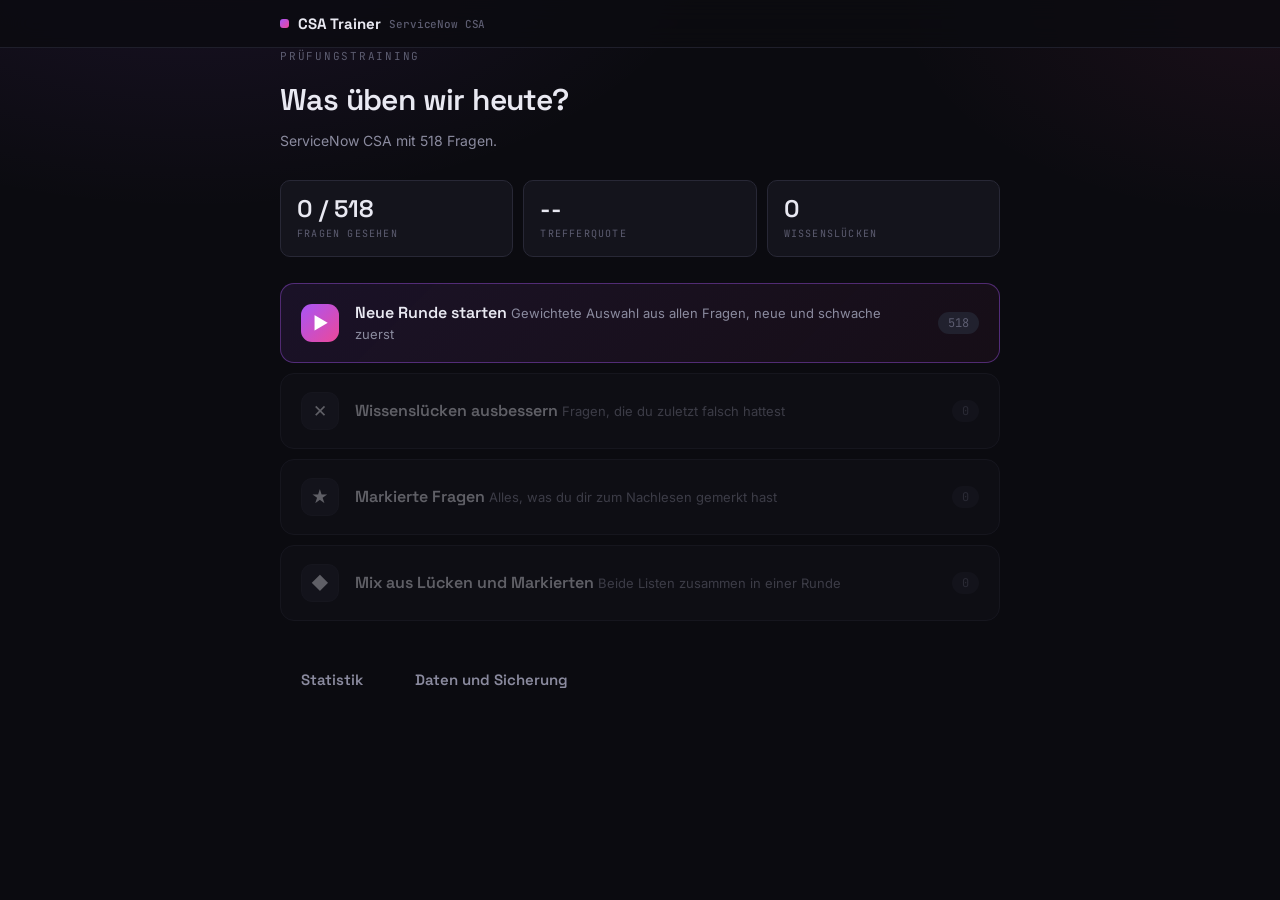
==== commit 32bc3145: "Add files via upload" ====
--- a/standalone.html
+++ b/standalone.html
@@ -208,6 +208,8 @@
 .tag.easy { color: var(--ok); border-color: rgba(52,211,153,0.3); }
 .tag.medium { color: var(--warn); border-color: rgba(251,191,36,0.3); }
 .tag.hard { color: var(--bad); border-color: rgba(251,113,133,0.3); }
+.tag.unknown { color: var(--faint); }
+.tag.topic { max-width: 100%; overflow: hidden; text-overflow: ellipsis; white-space: nowrap; }
 .q-meta .spacer { flex: 1; }
 .mark-btn {
   background: transparent; border: 1px solid var(--line); border-radius: 8px;
@@ -269,6 +271,8 @@
 .explain .verdict.ok { color: var(--ok); }
 .explain .verdict.bad { color: var(--bad); }
 .explain p { margin: 0; font-size: 14.5px; color: #cfcfdd; line-height: 1.62; }
+.explain p + p { margin-top: 10px; }
+.explain .ref + .ref { margin-top: 4px; padding-top: 0; border-top: 0; }
 .explain .ref {
   margin-top: 14px; padding-top: 12px; border-top: 1px solid var(--line-soft);
   font-family: var(--font-mono); font-size: 11.5px; color: var(--faint);
@@ -562,7 +566,7 @@
 </main>
 
 <script>
-window.__EMBEDDED_QUESTIONS__ = {"meta": {"title": "ServiceNow CSA", "subtitle": "Practice Exam", "version": 1, "source": "servicenow-csa-practice-questions.pdf", "count": 399}, "questions": [{"id": "q1kwzt4s", "number": "Q1", "category": "Service Catalog", "difficulty": "easy", "question": "A service catalog may include which of the following components?", "options": ["Order Guides, Exchange Rates, Calendars", "Order Guides, Catalog Items, and Interceptors", "Catalog Items, Asset Contracts, Task Surveys", "Record Producers, Order Guides, and Catalog Items"], "answer": ["D"], "explanation": "A Service Catalog is assembled from Catalog Items (the orderable products and services), Order Guides (which bundle several related items into a single guided request), and Record Producers (catalog-style forms that create records on a target table). Option D names all three. The other choices fold in unrelated platform features such as Exchange Rates, Calendars, Asset Contracts, and Task Surveys, none of which are catalog building blocks.", "reference": "ServiceNow Docs - Service Catalog Management", "referenceUrl": "https://www.servicenow.com/docs/bundle/xanadu-servicenow-platform/page/product/service-catalog-management/concept/c_ServiceCatalogManagement.html"}, {"id": "q1pp2w8c", "number": "Q2", "category": "Import Sets & Data Sources", "difficulty": "medium", "question": "Which one of the following statements applies to a set of fields when they are coalesced during an import?", "options": ["If a match is found using the coalesce fields, the existing record is updated with the information being imported", "If a match is not found using the coalesce fields, the system does not create a Transform Map", "If a match is found using the coalesce fields, the system creates a new record 2 of 204 CONFIDENTIAL", "If a match is not found using the coalesce fields, the existing record is updated with the information being imported"], "answer": ["A"], "explanation": "The coalesce field(s) serve as the match key during a transform. When the system finds an existing record whose coalesce value equals the incoming row, it updates that record rather than inserting a duplicate (A). If no match exists it inserts a new record, so options C and D have the logic reversed, and coalescing has no bearing on whether a Transform Map is created (B).", "reference": "ServiceNow Docs - Field mapping and coalesce", "referenceUrl": "https://www.servicenow.com/docs/bundle/xanadu-platform-administration/page/script/server-scripting/concept/c_MappingOptions.html"}, {"id": "qin3sh3", "number": "Q3", "category": "Reporting & Analytics", "difficulty": "medium", "question": "As it relates to ServiceNow reporting, which of the following statements describes what a metric can do?", "options": ["A metric is a report gauge used on homepages to display real-time data", "A metric is a time measurement used to report the effectiveness of workflows and SLAs", "A metric is used to measure and evaluate the effectiveness of IT service management processes", "A metric is a comparative measurement used to report the effectiveness of workflows and SLAs."], "answer": ["C"], "explanation": "A Metric measures and evaluates how effective and efficient your ITSM processes are over time, such as how long a record spends in a given state (C). A gauge (A) is a homepage visualization rather than the metric itself, and options B and D describe SLA behavior, not what a metric does.", "reference": "ServiceNow Docs - Metrics", "referenceUrl": "https://www.servicenow.com/docs/bundle/xanadu-now-intelligence/page/use/reporting/concept/c_Metrics.html"}, {"id": "q1vst3p5", "number": "Q4", "category": "Service Catalog", "difficulty": "medium", "question": "The display Sequence is controlled in a service catalog item using which of the following?", "options": ["The Default Value field in the Catalog Item form", "The Sequence field in the Catalog Item form 3 of 204 CONFIDENTIAL", "The Order field in the Variable form", "The Choice field in the Variable form"], "answer": ["C"], "explanation": "The order in which variables appear on a catalog item is governed by the Order field on each Variable record; lower Order values render higher on the form (C). The Default Value field seeds a starting value, the Choice field defines selectable options for choice-type variables, and there is no Sequence field on the Catalog Item form that drives variable display order.", "reference": "ServiceNow Docs - Service Catalog variables", "referenceUrl": "https://www.servicenow.com/docs/bundle/xanadu-servicenow-platform/page/product/service-catalog-management/concept/c_ServiceCatalogVariables.html"}, {"id": "qnkbc9d", "number": "Q5", "category": "Reporting & Analytics", "difficulty": "medium", "question": "Reports can be created from which different places in the platform? (Choose two.)", "options": ["List column heading", "Metrics module", "Statistics module", "View / Run module"], "answer": ["A", "D"], "explanation": "A report can be generated straight from a list column heading by clicking the header and choosing a chart/create-report option (A), and from the Reports application using the View / Run module, which opens the report designer (D). The Metrics and Statistics modules (B and C) are not entry points for building reports.", "reference": "ServiceNow Docs - Create a report", "referenceUrl": "https://www.servicenow.com/docs/bundle/xanadu-now-intelligence/page/use/reporting/task/t_CreateAReport.html"}, {"id": "qpu3gvy", "number": "Q6", "category": "Knowledge Management", "difficulty": "medium", "question": "Knowledge base search results can be sorted by which of the following? (Choose three.)", "options": ["Most recent update", "Popularity", "Relevancy", "Manager assignment 4 of 204 CONFIDENTIAL", "Number of views"], "answer": ["A", "C", "E"], "explanation": "Knowledge search results can be sorted by Relevancy (best keyword match), Most recent update (newest content), and Number of views (most-read articles) - A, C, and E. 'Popularity' and 'Manager assignment' are not standard Knowledge search sort options.", "reference": "ServiceNow Docs - Knowledge Management search", "referenceUrl": "https://www.servicenow.com/docs/bundle/xanadu-servicenow-platform/page/product/knowledge-management/concept/knowledge-search.html"}, {"id": "qor7i6g", "number": "Q7", "category": "Service Catalog", "difficulty": "medium", "question": "What is the path an administrator could take to view the fulfillment stage task list for an order placed by a user?", "options": ["RITM (Number)>REQ (Number)>PROCUREMENT (Number)", "REQ (Number)>RITM (Number)>PROCUREMENT (Number)", "REQ (Number)>RITM (Number)>TASK (Number)", "FULFILLMENT (Number)>RITM (Number)>TASK (Number)"], "answer": ["C"], "explanation": "Placing an order creates a Request (REQ). Each REQ holds one or more Requested Items (RITM), and every RITM spawns the catalog Tasks (TASK) that fulfillers actually work. The administrator therefore drills REQ to RITM to TASK (C). 'Procurement' and 'Fulfillment' are not records in this chain.", "reference": "ServiceNow Docs - Service Catalog request fulfillment", "referenceUrl": "https://www.servicenow.com/docs/bundle/xanadu-servicenow-platform/page/product/service-catalog-management/concept/c_RequestFulfillment.html"}, {"id": "qega9rs", "number": "Q8", "category": "User Interface & Navigation", "difficulty": "easy", "question": "Which term refers to application menus and modules which you may want to access quickly and often?", "options": ["Breadcrumb", "Favorite", "Tag", "Bookmark 5 of 204 CONFIDENTIAL"], "answer": ["B"], "explanation": "Application menus and modules you want to reach quickly are saved as Favorites, accessible from the star/favorites view in the Application Navigator (B). A Bookmark is a browser-level concept, a Breadcrumb shows your filter path on a list, and a Tag labels records, so none of those is the navigator shortcut described.", "reference": "ServiceNow Docs - Favorites in the navigator", "referenceUrl": "https://www.servicenow.com/docs/bundle/xanadu-platform-user-interface/page/administer/navigation-and-ui/concept/c_Favorites.html"}, {"id": "q1jm7x4z", "number": "Q9", "category": "Service Catalog", "difficulty": "easy", "question": "What is generated from the service catalog once a user places an order for an item or service?", "options": ["A change request", "An Order Guide", "A request", "An SLA"], "answer": ["C"], "explanation": "Submitting a catalog order generates a Request (REQ), the top-level record that tracks the overall order and contains the individual Requested Items (C). An Order Guide is a tool used before ordering to bundle items, a change request belongs to Change Management, and an SLA tracks timeliness rather than being created by placing an order.", "reference": "ServiceNow Docs - Requests, items, and tasks", "referenceUrl": "https://www.servicenow.com/docs/bundle/xanadu-servicenow-platform/page/product/service-catalog-management/concept/c_RequestFulfillment.html"}, {"id": "q18m6ejr", "number": "Q10", "category": "Application Access & Security", "difficulty": "medium", "question": "From the user menu, which actions can a user select? (Choose three.)", "options": ["Send Notifications", "Log Out ServiceNow", "Elevate Roles", "Impersonate Users", "Order from Service Catalog", "Approve Records 6 of 204 CONFIDENTIAL"], "answer": ["B", "C", "D"], "explanation": "From the user/settings menu in the top-right banner a user can Log Out, Elevate Roles (temporarily activate elevated privileges such as security_admin), and Impersonate Users (admins acting as another user for testing) - B, C, and D. Sending notifications, ordering from the catalog, and approving records are performed elsewhere in the platform, not from this menu.", "reference": "ServiceNow Docs - Elevate role privileges", "referenceUrl": "https://www.servicenow.com/docs/bundle/xanadu-platform-security/page/administer/contextual-security/task/t_ElevatePrivilegeRole.html"}, {"id": "q1gxt0dk", "number": "Q11", "category": "Platform Automation", "difficulty": "medium", "question": "Buttons, form links, and context menu items are all examples of what type of functionality?", "options": ["Business Rule", "UI Action", "Client Script", "UI Policy"], "answer": ["B"], "explanation": "Buttons, form links, and context-menu items are all configured as UI Actions, which place clickable controls in the interface that run server- or client-side logic (B). Business Rules execute on the server during database operations, Client Scripts react to form events, and UI Policies dynamically change field state, so none of them renders those clickable controls.", "reference": "ServiceNow Docs - UI Actions", "referenceUrl": "https://www.servicenow.com/docs/bundle/xanadu-application-development/page/script/ui-actions/concept/c_UIActions.html"}, {"id": "q15zxvfm", "number": "Q12", "category": "Service Catalog", "difficulty": "easy", "question": "Which of the following is true of service catalog items in relation to the service catalog?", "options": ["They run behind the scenes.", "They are the building blocks.", "They are optional.", "They provide options."], "answer": ["B"], "explanation": "7 of 204 CONFIDENTIAL Catalog Items are the fundamental building blocks of a Service Catalog; they are the orderable products and services that users actually request (B). They are visible front-end records rather than something that runs behind the scenes, they are not optional to a functioning catalog, and 'provide options' more accurately describes variables within an item.", "reference": "ServiceNow Docs - Catalog Items", "referenceUrl": "https://www.servicenow.com/docs/bundle/xanadu-servicenow-platform/page/product/service-catalog-management/concept/c_ServiceCatalogManagement.html"}, {"id": "q12ppwq2", "number": "Q13", "category": "Application Access & Security", "difficulty": "hard", "question": "Table access control rules are processed in the following order:", "options": ["any table name (wildcard), parent table name, table name", "table name, parent table name, any table name (wildcard)", "parent table name, table name, any table name (wildcard)", "any table name (wildcard), table name, parent table name"], "answer": ["B"], "explanation": "ServiceNow evaluates matching ACLs from most specific to least specific: the table's own ACL first, then ACLs on its parent table(s), and finally the wildcard (*) 'any table' rule - order B. Because access requires passing the most specific applicable rule, specificity is checked before the catch-all wildcard.", "reference": "ServiceNow Docs - How access control rules are processed", "referenceUrl": "https://www.servicenow.com/docs/bundle/xanadu-platform-security/page/administer/contextual-security/concept/access-control-rules.html"}, {"id": "q1941wwa", "number": "Q14", "category": "Database Administration", "difficulty": "easy", "question": "What is the platform name for the user table?", "options": ["u_users", "sys_users", "x_users", "sys_user"], "answer": ["D"], "explanation": "The platform (database) name of the User table is sys_user (D), singular and carrying the sys_ prefix used for core platform tables. 'sys_users' is wrong because it is plural, while the u_ and x_ prefixes denote custom tables in the global and scoped applications respectively, not the 8 of 204 CONFIDENTIAL core User table.", "reference": "ServiceNow Docs - User administration (sys_user)", "referenceUrl": "https://www.servicenow.com/docs/bundle/xanadu-platform-administration/page/administer/users-and-groups/concept/c_UserAdministration.html"}, {"id": "q22ytoo", "number": "Q15", "category": "Service Catalog", "difficulty": "easy", "question": "A req number in the service catalog represents\"", "options": ["the order number.", "the stage.", "the task to complete.", "the individual item in the order."], "answer": ["A"], "explanation": "A REQ (Request) number represents the overall order a user places (A). Within that request, each Requested Item (RITM) is an individual item in the order, and catalog Tasks (TASK) track the work to complete it, so 'the individual item' and 'the task' describe RITM and TASK rather than REQ.", "reference": "ServiceNow Docs - Requests, items, and tasks", "referenceUrl": "https://www.servicenow.com/docs/bundle/xanadu-servicenow-platform/page/product/service-catalog-management/concept/c_RequestFulfillment.html"}, {"id": "q1nk0yv4", "number": "Q16", "category": "User Interface & Navigation", "difficulty": "medium", "question": "Which would not appear in the history section of the application navigator?", "options": ["Records", "UI Pages", "Lists", "Forms"], "answer": ["B"], "explanation": "The History section of the Application Navigator records the lists, forms, and individual records a user has recently visited, so it surfaces Records, Lists, and Forms. UI Pages are standalone Jelly/HTML pages that are not tracked as navigation history, which is why B is the item that would NOT appear.", "reference": "ServiceNow Docs - Application Navigator history", "referenceUrl": "https://www.servicenow.com/docs/bundle/xanadu-platform-user-interface/page/administer/navigation-and-ui/concept/application-navigator.html"}, {"id": "q1nv5ugg", "number": "Q17", "category": "Migration & Update Sets", "difficulty": "medium", "question": "Which one of the following statements is a recommendation from ServiceNow about update sets?", "options": ["Avoid using the Default Update set as an Update Set for moving customizations from instance to instance", "Before moving customizations from instance to instance with Update Sets, ensure that both instances are different versions", "Use the Baseline Update Set to store the contents of items after they are changed the first time", "Once an Update Set is closed as 'œComplete', change it back to 'œIn Progress' until it is applied to another instance"], "answer": ["A"], "explanation": "ServiceNow recommends not using the Default update set to move customizations between instances (A); leave Default in place and create named update sets for your work. The others are anti-patterns: source and target instances should be on the same version, a Completed set should not be reopened, and the Baseline set is a system-managed record used for back-out rather than a place you store changes.", "reference": "ServiceNow Docs - Update Sets", "referenceUrl": "https://www.servicenow.com/docs/bundle/xanadu-application-development/page/build/system-update-sets/concept/c_UpdateSets.html"}, {"id": "q1puzl4u", "number": "Q18", "category": "Flow Designer & Workflows", "difficulty": "easy", "question": "Which of the following is used to initiate a flow?", "options": ["A Trigger", "Core Action", "A spoke", "An Event"], "answer": ["A"], "explanation": "Every Flow Designer flow begins with a Trigger, which defines the condition that starts the flow, such as a record being created or updated, a schedule, or an inbound email (A). Core Actions are steps inside the flow, a Spoke is a packaged set of integration actions, and an Event is a separate, legacy automation mechanism. 10 of 204 CONFIDENTIAL", "reference": "ServiceNow Docs - Flow Designer triggers", "referenceUrl": "https://www.servicenow.com/docs/bundle/xanadu-build-workflows/page/administer/flow-designer/concept/flow-triggers.html"}, {"id": "qzxm2tu", "number": "Q19", "category": "Service Catalog", "difficulty": "hard", "question": "For administrators creating new service catalog items, what is a characteristic they should know about service catalog variables?", "options": ["Service Catalog variables can only be used in Record Producers", "Service Catalog variables can only be used in Order Guides", "Service Catalog variables cannot affect the order price", "Service Catalog variables are global by default"], "answer": ["D"], "explanation": "The source answer marks D, treating variables as global by default. In practice this is misleading: each variable is owned by a single catalog item unless it is deliberately created as a Variable Set and shared, and price-affecting variables (such as pricing on a choice) directly contradict option C. Options A and B are clearly false because variables are used across catalog items generally, not solely in Record Producers or Order Guides.", "reference": "ServiceNow Docs - Service Catalog variables", "referenceUrl": "https://www.servicenow.com/docs/bundle/xanadu-servicenow-platform/page/product/service-catalog-management/concept/c_ServiceCatalogVariables.html"}, {"id": "q1bx4xzu", "number": "Q20", "category": "Lists, Filters & Forms", "difficulty": "medium", "question": "Which one of the following statements is true about column context menus?", "options": ["It displays actions such as creating quick reports, configuring the list, and exporting data", "It displays actions related to filtering options, assigning tags, and search", "It displays actions related to viewing and filtering the entire list", "It displays actions such as view form, view related task, and add relationship"], "answer": ["A"], "explanation": "The column context menu, opened by clicking a list column heading, exposes actions for working with the displayed data such as creating quick reports, configuring the list, grouping, and exporting (A). Viewing a related form or record and 'add relationship' belong to the row/record context menu, not the column header menu. 11 of 204 CONFIDENTIAL", "reference": "ServiceNow Docs - List column context menu", "referenceUrl": "https://www.servicenow.com/docs/bundle/xanadu-platform-user-interface/page/use/using-lists/concept/c_ListColumnContextMenu.html"}, {"id": "q1twidwc", "number": "Q21", "category": "Application Access & Security", "difficulty": "hard", "question": "Which one statement correctly describes access control rule evaluation?", "options": ["Rules are evaluated using roles. The role with the most permissions evaluates the rules first", "If more than one rule applies to a row, the older rule is evaluated first", "If a row level rule and a field level rule exist, both rules must be true before an operation is allowed", "Rules are evaluated from the general to the specific, so a table rule must be active to continue"], "answer": ["C"], "explanation": "For a given operation ServiceNow evaluates both the table/row-level ACL and the more specific field-level ACL, and the user must pass BOTH before access is granted (option C). Option D is wrong because ACLs are matched most-specific to most-general (specific-to-general), not 'general to the specific.' Options A and B misstate the algorithm: evaluation order is not based on which role has the most permissions, nor on rule age.", "reference": "ServiceNow Docs - Access control rule evaluation", "referenceUrl": "https://www.servicenow.com/docs/bundle/xanadu-platform-security/page/administer/contextual-security/concept/access-control-rules.html"}, {"id": "qetbfgb", "number": "Q22", "category": "Import Sets & Data Sources", "difficulty": "medium", "question": "When using the load data and transform map process, what is the mapping Assist used for?", "options": ["Mapping fields using the Import Log", "Mapping fields using Transform History", "Mapping fields using an SLA", "Mapping fields using a Field Map"], "answer": ["D"], "explanation": "Mapping Assist is the visual tool that lets you create field maps by pairing source columns to target fields, so it maps fields using a Field Map (D). The Import Log and Transform History are diagnostic records of what happened during a load, and an SLA is unrelated to field mapping 12 of 204 CONFIDENTIAL entirely.", "reference": "ServiceNow Docs - Mapping fields with Mapping Assist", "referenceUrl": "https://www.servicenow.com/docs/bundle/xanadu-platform-administration/page/script/server-scripting/concept/c_MappingFieldsWithMappingAssist.html"}, {"id": "q166p81e", "number": "Q23", "category": "Database Administration", "difficulty": "medium", "question": "Which one of the following statements describes the contents of the configuration management database (CMDB)?", "options": ["The CMDB contains data about tangible and intangible business assets", "The CMDB contains the Business Rules that direct the intangible, configurable assets used by a company", "The CMDB archives all Service Management PaaS equipment metadata and usage statistics", "The CMDB contains ITIL process data pertaining to configuration items"], "answer": ["A"], "explanation": "The CMDB stores configuration items (CIs), which span both tangible assets such as servers and laptops and intangible ones such as business services and applications (A). It does not hold Business Rules (B), it is not merely an archive of PaaS equipment statistics (C), and it stores CI data rather than ITIL process records themselves (D).", "reference": "ServiceNow Docs - Configuration Management Database", "referenceUrl": "https://www.servicenow.com/docs/bundle/xanadu-servicenow-platform/page/product/configuration-management/concept/c_ConfigurationManagementDatabase.html"}, {"id": "q55tlgw", "number": "Q24", "category": "Lists, Filters & Forms", "difficulty": "easy", "question": "In what order should filter elements be specified?", "options": ["Field, Operator, then Value", "Field, Operator, then Condition", "Operator, Condition, then Value", "Value, Operator, then Field"], "answer": ["A"], "explanation": "A filter condition is built in the order Field, Operator, then Value, for example 'Priority' 'is' '1 - Critical' (A). The other sequences scramble these elements; 'Condition' is the whole expression rather than a standalone third element, and reversing to Value-first does not match how the con‐ 13 of 204 CONFIDENTIAL dition builder accepts input.", "reference": "ServiceNow Docs - Filters and the condition builder", "referenceUrl": "https://www.servicenow.com/docs/bundle/xanadu-platform-user-interface/page/use/using-lists/concept/c_Filters.html"}, {"id": "qefiywq", "number": "Q25", "category": "Platform Automation", "difficulty": "medium", "question": "Which statement is true about business rules?", "options": ["A business rule must run before a database action occurs", "A business rule can be a piece of Javascript", "A business rule must not run before a database action occurs", "A business rule monitors fields on a form"], "answer": ["B"], "explanation": "A Business Rule is server-side logic written in JavaScript that runs when records are queried, inserted, updated, or deleted (B). It can be configured to run before, after, async, or on display relative to the database action, so 'must run before' and 'must not run before' are both false, and monitoring fields on a form as a user types is the job of Client Scripts and UI Policies.", "reference": "ServiceNow Docs - Business Rules", "referenceUrl": "https://www.servicenow.com/docs/bundle/xanadu-application-development/page/script/business-rules/concept/c_BusinessRules.html"}, {"id": "q1ijqu37", "number": "Q26", "category": "Platform Automation", "difficulty": "medium", "question": "Which of the following are a type of client scripts supported in ServiceNow? (Choose four.)", "options": ["onSubmit", "onUpdate", "onCellEdit", "onLoad", "onEdit", "onChange", "onSave"], "answer": ["A", "C", "D", "F"], "explanation": "14 of 204 CONFIDENTIAL ServiceNow supports four client script types: onLoad (runs when the form loads), onChange (runs when a specified field changes), onSubmit (runs when the form is submitted), and onCell‐ Edit (runs when a field is edited inline in a list) - A, C, D, and F. onUpdate, onEdit, and onSave are not valid client script types.", "reference": "ServiceNow Docs - Client Scripts", "referenceUrl": "https://www.servicenow.com/docs/bundle/xanadu-application-development/page/script/client-scripts/concept/c_ClientScripts.html"}, {"id": "q18u73wc", "number": "Q27", "category": "Database Administration", "difficulty": "medium", "question": "Which type of tables may be extended by other tables, but do not extend another table?", "options": ["Base Tables", "Core Tables", "Extended Tables", "Custom Tables"], "answer": ["A"], "explanation": "A Base Table sits at the top of a class hierarchy: other tables can extend it, but it does not itself extend a parent (A). Extended Tables are by definition children that inherit from a parent, Core Tables refers broadly to ServiceNow's built-in tables, and Custom Tables are simply tables an admin creates, which may or may not extend something.", "reference": "ServiceNow Docs - Table extension", "referenceUrl": "https://www.servicenow.com/docs/bundle/xanadu-platform-administration/page/administer/table-administration/concept/c_TableExtension.html"}, {"id": "q1q50vac", "number": "Q28", "category": "Service Catalog", "difficulty": "easy", "question": "Which of the following statement describes the purpose of an order guide?", "options": ["Order Guides restrict the number of items in an order to only one item per request", "Order Guide provide a list of guidelines for Administrators on how to set up item variables", "Order Guide provide the ability to order multiple, related items as one request", "Order Guides take the user directly to the checkout without prompting for information"], "answer": ["C"], "explanation": "15 of 204 CONFIDENTIAL An Order Guide lets a user order multiple related items together as a single request, often gathering shared information once and using it to populate each included item (C). This is the opposite of restricting an order to one item (A), it is a user-facing ordering tool rather than admin guidelines (B), and it adds a guided flow rather than skipping straight to checkout (D).", "reference": "ServiceNow Docs - Order Guides", "referenceUrl": "https://www.servicenow.com/docs/bundle/xanadu-servicenow-platform/page/product/service-catalog-management/concept/c_OrderGuides.html"}, {"id": "q1r33pjm", "number": "Q29", "category": "Self-Service & Notifications", "difficulty": "medium", "question": "Which tool is used to have conversations with logged-in users in real-time?", "options": ["Connect Chat", "Now Messenger", "User Presence", "Comments"], "answer": ["A"], "explanation": "Connect Chat provides real-time messaging between logged-in users, supporting one-to-one and group conversations inside the platform (A). User Presence only indicates whether someone is online, Comments are an asynchronous journal field on records, and Now Messenger refers to the Virtual Agent end-user chat widget rather than person-to-person chat.", "reference": "ServiceNow Docs - Connect Chat", "referenceUrl": "https://www.servicenow.com/docs/bundle/xanadu-servicenow-platform/page/use/collaboration/concept/c_ConnectChat.html"}, {"id": "qmkye89", "number": "Q30", "category": "Database Administration", "difficulty": "medium", "question": "Which of the following concepts are associated with the ServiceNow CMDB? (Choose four.)", "options": ["Service Processes", "User Permissions", "Tables and Fields", "A Database", "The Dependency View"], "answer": ["A", "C", "D", "E"], "explanation": "16 of 204 CONFIDENTIAL The CMDB is associated with a Database of configuration items, the Tables and Fields that model those CIs, the Service Processes the CIs support, and the Dependency View that visualizes CI relationships - A, C, D, and E. User Permissions are governed by roles and ACLs, which are a separate security concern rather than a CMDB concept.", "reference": "ServiceNow Docs - CMDB concepts", "referenceUrl": "https://www.servicenow.com/docs/bundle/xanadu-servicenow-platform/page/product/configuration-management/concept/c_ConfigurationManagementDatabase.html"}, {"id": "qtf1eu8", "number": "Q31", "category": "Lists, Filters & Forms", "difficulty": "medium", "question": "What is a formatter? Select one of the following.", "options": ["A formatter allows you to configure applications on your instance", "A formatter is a form element used to display information that is not a field in the record", "A formatter allows you to populate fields automatically", "A formatter is a set of conditions applied to a table to help find and work with data"], "answer": ["B"], "explanation": "A formatter is a form element that displays information not stored directly as a field on the record, such as an Activity stream or an Approvers summary (B). Automatically populating fields is the job of scripts or defaults (C), and a set of conditions applied to a table to find data describes a filter (D), not a formatter.", "reference": "ServiceNow Docs - Formatters", "referenceUrl": "https://www.servicenow.com/docs/bundle/xanadu-platform-user-interface/page/administer/form-administration/concept/c_Formatters.html"}, {"id": "q9d2mtx", "number": "Q32", "category": "User Interface & Navigation", "difficulty": "medium", "question": "When searching using the app navigator search field, what can be returned? (Choose four.)", "options": ["Names of Applications and Modules", "Names of Modules", "Names of Applications", "Favorites", "History Records", "Titles of Dashboard Gauges"], "answer": ["A", "B", "C", "D"], "explanation": "17 of 204 CONFIDENTIAL Typing in the Application Navigator filter narrows the navigation tree by matching application names, module names, the combination of both, and favorites - A, B, C, and D. It filters the navigator content, so it does not return browsing History records or the titles of dashboard gauges.", "reference": "ServiceNow Docs - Application Navigator filter", "referenceUrl": "https://www.servicenow.com/docs/bundle/xanadu-platform-user-interface/page/administer/navigation-and-ui/concept/application-navigator.html"}, {"id": "q191fqoo", "number": "Q33", "category": "Database Administration", "difficulty": "easy", "question": "Which technique is used to get information from a series of referenced fields from different tables?", "options": ["Table-Walking", "Sys_ID Pulling", "Dot-Walking", "Record-Hopping"], "answer": ["C"], "explanation": "Dot-walking follows reference fields from one table to another using dot notation, for example caller_id.department.name, to reach values on related records (C). 'Table-Walking', 'Sys_ID Pulling', and 'Record-Hopping' are not ServiceNow terms and are included only as distractors.", "reference": "ServiceNow Docs - Dot-walking", "referenceUrl": "https://www.servicenow.com/docs/bundle/xanadu-platform-administration/page/use/navigation/concept/c_DotWalking.html"}, {"id": "q1g3en2c", "number": "Q34", "category": "Database Administration", "difficulty": "medium", "question": "What is a schema map?", "options": ["A schema map enables administrators to define records from specific tables as trouble sources for Configuration Items", "A schema map graphically organizes the visual task boards for the CMDB", "A schema map graphically displays the Configuration Items that support a business service", "A schema map displays the details of tables and their relationships in a visual manner, allowing administrators to view and easily access different parts of the database schema"], "answer": ["D"], "explanation": "18 of 204 CONFIDENTIAL A schema map visually displays tables and the relationships between them, letting administrators explore and navigate the database schema (D). Graphically displaying the CIs that support a business service describes a dependency/business service map (C), and the other options invent unrelated trouble-source or task-board behavior.", "reference": "ServiceNow Docs - Schema map", "referenceUrl": "https://www.servicenow.com/docs/bundle/xanadu-platform-administration/page/administer/table-administration/concept/c_SchemaMap.html"}, {"id": "q1o1ve4", "number": "Q35", "category": "Migration & Update Sets", "difficulty": "easy", "question": "Which one of the following statements best describes the purpose of an update set?", "options": ["An Update Set allows administrators to group a series of changes into a named set and then move this set as a unit to other systems", "By default, an Update Set includes customizations, Business Rules, and homepages", "An Update Set is a group of customizations that is moved from Production to Development", "By default, the changes included in an Update Set are visible only in the instance to which they are applied"], "answer": ["A"], "explanation": "An Update Set groups a series of configuration changes into a named bundle that can be moved as a single unit to other instances (A). Update Sets normally promote changes from a lower environment such as Development up to Production, not the reverse (C), and the remaining options misstate default contents and visibility.", "reference": "ServiceNow Docs - Update Sets", "referenceUrl": "https://www.servicenow.com/docs/bundle/xanadu-application-development/page/build/system-update-sets/concept/c_UpdateSets.html"}, {"id": "qn2qjst", "number": "Q36", "category": "User Interface & Navigation", "difficulty": "medium", "question": "Which of the following can be customized through the basic configuration UI 16 module? (Choose three.)", "options": ["Banner Image", "Record Number Format", "Browser Tab Title", "System Date Format", "Form Header Size 19 of 204 CONFIDENTIAL"], "answer": ["A", "C", "D"], "explanation": "The Basic Configuration (UI16) module lets administrators set branding and global preferences such as the Banner Image, the Browser Tab Title, and the System Date Format - A, C, and D. Record Number Format is configured per table on the Number record, and there is no Form Header Size setting in this module.", "reference": "ServiceNow Docs - Branding and Basic Configuration (UI16)", "referenceUrl": "https://www.servicenow.com/docs/bundle/xanadu-platform-user-interface/page/administer/navigation-and-ui/task/t_ConfigureUI16Branding.html"}, {"id": "qn5b8d3", "number": "Q37", "category": "Application Access & Security", "difficulty": "easy", "question": "What is the function of user impersonation?", "options": ["Testing and visibility", "Activate verbose logging", "View custom perspectives", "Unlock Application master list"], "answer": ["A"], "explanation": "Impersonation lets an administrator act as another user to test what that user can see and do, which is invaluable for verifying roles, ACLs, and the self-service experience (A). It does not enable verbose logging, render special perspectives, or unlock any application master list.", "reference": "ServiceNow Docs - Impersonate a user", "referenceUrl": "https://www.servicenow.com/docs/bundle/xanadu-platform-administration/page/administer/users-and-groups/task/t_ImpersonateAUser.html"}, {"id": "qqb6no1", "number": "Q38", "category": "Database Administration", "difficulty": "medium", "question": "What information does the system dictionary contain?", "options": ["The human-readable labels and language settings", "The definition for each table and column", "The information on how tables relate to each other", "The language dictionary used for spell checking"], "answer": ["B"], "explanation": "The System Dictionary (sys_dictionary) stores the definition of every table and field, including data type, length, and attributes (B). Human-readable labels live in the related Field Labels (sys_documentation) table (A), table relationships are modeled separately through references 20 of 204 CONFIDENTIAL and the schema map (C), and it has nothing to do with spell-check dictionaries (D).", "reference": "ServiceNow Docs - System Dictionary", "referenceUrl": "https://www.servicenow.com/docs/bundle/xanadu-platform-administration/page/administer/table-administration/concept/c_SystemDictionary.html"}, {"id": "q1sshkyy", "number": "Q39", "category": "Lists, Filters & Forms", "difficulty": "medium", "question": "When working on a form, what is the difference between insert and update operations?", "options": ["Insert creates a new record and Update saves changes, both remain on the form", "Insert creates a new record and Update saves changes, both exit the form", "Insert saves changes and exits the form, Update saves changes and remains on the form", "Insert saves changes and remains on the form, Update saves changes and exits the form"], "answer": ["B"], "explanation": "Insert creates a brand-new record from the current form values, and Update saves changes to the existing record; in both cases the user is returned to the previous list rather than left on the form (B). This contrasts with Save, which commits changes but keeps you on the form, so the options that 'remain on the form' confuse Insert/Update with Save behavior.", "reference": "ServiceNow Docs - Form save, insert, and update", "referenceUrl": "https://www.servicenow.com/docs/bundle/xanadu-platform-user-interface/page/use/using-forms/concept/c_FormButtons.html"}, {"id": "q152why2", "number": "Q40", "category": "Platform Automation", "difficulty": "medium", "question": "How is the event log different from the event Registry?", "options": ["Event Log contains generated Events, the Event Registry is a table of Event definitions", "Event Log is formatted in the Log style, the Event Registry displays different fields", "Event Log lists Events that were triggered by integrations, the Event Registry lists the Events that were triggered during the day (24-hour period)", "Event Log is the same as the Event Registry"], "answer": ["A"], "explanation": "21 of 204 CONFIDENTIAL The Event Log (sysevent) records actual event instances that the system has generated and queued, while the Event Registry (sysevent_register) is the catalog of event definitions that can be fired (A). They are therefore not the same record set (D), and the other options misdescribe the distinction as formatting or time-window differences.", "reference": "ServiceNow Docs - Events and the Event Registry", "referenceUrl": "https://www.servicenow.com/docs/bundle/xanadu-application-development/page/administer/notification/concept/c_EventRegistry.html"}, {"id": "q6ry94b", "number": "Q41", "category": "Database Administration", "difficulty": "hard", "question": "What is a dictionary override?", "options": ["A Dictionary Override is an incoming customer update in an Update Set which applies to the same objects as a newer local customer update", "A Dictionary Override is the addition, modification, or removal of anything that could have an effect on IT services", "A Dictionary Override is a task within a workflow that requests an action before the workflow can continue", "A Dictionary Override sets field properties in extended tables"], "answer": ["D"], "explanation": "A Dictionary Override lets you change selected attributes of an inherited field (such as default value, mandatory, or read-only) on a child table without affecting the parent, so it sets field properties in extended tables (D). Option B defines a Change, option C describes an approval/workflow activity, and option A describes an update collision, none of which is a dictionary override.", "reference": "ServiceNow Docs - Dictionary overrides", "referenceUrl": "https://www.servicenow.com/docs/bundle/xanadu-platform-administration/page/administer/table-administration/concept/c_DictionaryOverrides.html"}, {"id": "q5mmmed", "number": "Q42", "category": "Application Access & Security", "difficulty": "medium", "question": "Which group of permissions is used to control application and module access?", "options": ["Access Control Rules", "UI Policies", "Roles", "Assignment Rules"], "answer": ["C"], "explanation": "22 of 204 CONFIDENTIAL Applications and modules are shown or hidden based on Roles; you assign a required role to the application menu or module, and only users with that role see it (C). Access Control Rules secure data operations on tables and fields, UI Policies control field behavior on forms, and Assignment Rules route records, so none of those governs navigator visibility.", "reference": "ServiceNow Docs - Roles", "referenceUrl": "https://www.servicenow.com/docs/bundle/xanadu-platform-administration/page/administer/roles/concept/c_Roles.html"}, {"id": "qsjv2pk", "number": "Q43", "category": "Service Catalog", "difficulty": "medium", "question": "What is a record producer?", "options": ["A Record Producer is a type of Catalog Item that is used for Requests, not Services", "A Record Producer creates user records", "A Record Producer is a type of Catalog Item that provides easy ordering by bundling requests", "A Record Producer is a type of a Catalog Item that allows users to create task-based records from the Service Catalog"], "answer": ["D"], "explanation": "A Record Producer is a special catalog item that presents a friendly, catalog-style form and uses it to create a record on a target table, commonly a task-based table such as Incident (D). Bundling related items for easy ordering describes an Order Guide (C), and Record Producers can create records on many tables rather than only user records (B).", "reference": "ServiceNow Docs - Record Producers", "referenceUrl": "https://www.servicenow.com/docs/bundle/xanadu-servicenow-platform/page/product/service-catalog-management/concept/c_RecordProducer.html"}, {"id": "q1pktuz2", "number": "Q44", "category": "Service Catalog", "difficulty": "medium", "question": "Create incident, password reset, and report Outage: what do these services in the service catalog have in common?", "options": ["They direct the user to a record producer", "They direct the user to a catalog property", "They direct the user to a catalog UI policy", "They direct the user to a catalog client script"], "answer": ["A"], "explanation": "23 of 204 CONFIDENTIAL Create Incident, Password Reset, and Report Outage all create a record on a target table from a catalog-style form, which is exactly what a Record Producer does (A). Catalog properties, catalog UI policies, and catalog client scripts are configuration or behavior components within catalog items rather than the user-facing item these services point to.", "reference": "ServiceNow Docs - Record Producers", "referenceUrl": "https://www.servicenow.com/docs/bundle/xanadu-servicenow-platform/page/product/service-catalog-management/concept/c_RecordProducer.html"}, {"id": "qjffhz8", "number": "Q45", "category": "Import Sets & Data Sources", "difficulty": "medium", "question": "What is the import set table?", "options": ["A table where data will be placed, post-transformation", "A table that determines relationships", "A staging area for imported records", "A repository for Update Set information"], "answer": ["C"], "explanation": "The Import Set Table is a temporary staging area that holds incoming rows before a Transform Map maps and moves them to the real target table (C). The table where data lands after transformation is the target table (A), so confusing the staging table with the destination is the key distractor here.", "reference": "ServiceNow Docs - Import Sets", "referenceUrl": "https://www.servicenow.com/docs/bundle/xanadu-platform-administration/page/administer/import-sets/concept/c_ImportSets.html"}, {"id": "q1o2zwp1", "number": "Q46", "category": "Import Sets & Data Sources", "difficulty": "medium", "question": "What is a characteristic of importing data into ServiceNow?", "options": ["An existing Transform Map can be used one time on the same import set", "Coalesce fields are used only after running Transform", "Any user can manage and set up import sets", "An existing Transform Map can be used multiple times on the same import set"], "answer": ["D"], "explanation": "A saved Transform Map is reusable; you can run it repeatedly against the same import set or against new import sets, so it is not limited to a single use (D, contradicting A). Coalesce fields are evaluated during the transform to match records, and managing import sets requires the ap‐ 24 of 204 CONFIDENTIAL propriate admin/import role rather than being open to any user.", "reference": "ServiceNow Docs - Transform Maps", "referenceUrl": "https://www.servicenow.com/docs/bundle/xanadu-platform-administration/page/administer/import-sets/concept/c_TransformMaps.html"}, {"id": "q14v4xpu", "number": "Q47", "category": "Service Catalog", "difficulty": "easy", "question": "What module in the service catalog application does an administrator access to begin creating a new item?", "options": ["Maintain Categories", "Maintain Items", "Content Items", "Items"], "answer": ["B"], "explanation": "Administrators create and manage catalog items from the Maintain Items module, which opens the Catalog Item list where new items are defined (B). Maintain Categories manages the categories items are grouped under, and 'Content Items' and 'Items' are not the standard module used to author catalog items.", "reference": "ServiceNow Docs - Create a catalog item", "referenceUrl": "https://www.servicenow.com/docs/bundle/xanadu-servicenow-platform/page/product/service-catalog-management/task/t_CreateACatalogItem.html"}, {"id": "q12l1usa", "number": "Q48", "category": "Lists, Filters & Forms", "difficulty": "easy", "question": "Which of the following allows a user to edit field values in a list without opening the form?", "options": ["Data Editor", "Edit Menu", "List Editor", "Form Designer"], "answer": ["C"], "explanation": "The List Editor lets users edit field values directly in a list by double-clicking a cell, without opening the record's form (C). Form Designer is a tool for building form layouts, and 'Data Editor' and 'Edit Menu' are not the ServiceNow feature that enables inline list editing.", "reference": "ServiceNow Docs - Editing fields from a list", "referenceUrl": "https://www.servicenow.com/docs/bundle/xanadu-platform-user-interface/page/use/using-lists/concept/c_EditingFieldsFromAList.html"}, {"id": "qjchfw4", "number": "Q49", "category": "Service Catalog", "difficulty": "medium", "question": "Which three variable types can be added to a service catalog item?", "options": ["True/False, Multiple Choice, and Ordered", "True/False, Checkbox, and Number List", "Number List, Single Line Text, and Reference", "Multiple Choice, Select Box, and Checkbox"], "answer": ["D"], "explanation": "Multiple Choice, Select Box, and Checkbox are all valid catalog variable types (D). The other options pair real types with invented ones such as 'Ordered' and 'Number List', which are not standard Service Catalog variable types, making D the only set composed entirely of valid choices.", "reference": "ServiceNow Docs - Catalog variable types", "referenceUrl": "https://www.servicenow.com/docs/bundle/xanadu-servicenow-platform/page/product/service-catalog-management/reference/r_VariableTypes.html"}, {"id": "q115zfl1", "number": "Q50", "category": "Migration & Update Sets", "difficulty": "medium", "question": "How are workflows moved between instances?", "options": ["Workflows are moved using Update Sets", "Workflows are moved using Transform Maps", "Workflows are moved using Application Sets", "Workflows cannot be moved between instances"], "answer": ["A"], "explanation": "Workflows are configuration records, so they are captured and promoted between instances using Update Sets like other customizations (A). Transform Maps move imported data rather than configuration, 'Application Sets' is not a ServiceNow migration mechanism, and workflows certainly can be moved, ruling out D.", "reference": "ServiceNow Docs - Moving customizations with Update Sets", "referenceUrl": "https://www.servicenow.com/docs/bundle/xanadu-application-development/page/build/system-update-sets/concept/c_UpdateSets.html"}, {"id": "qeedbr1", "number": "Q51", "category": "Service Catalog", "difficulty": "medium", "question": "The baseline service catalog homepage contains links to which of the following components?", "options": ["Record Producers, Order Guides, and Catalog Items", "Order Guides, Item Variables, and Workflows", "Order Guides, Catalog Items, and Workflows", "Record Producers, Order Guides, and Item Variables"], "answer": ["A"], "explanation": "The baseline catalog homepage surfaces the user-orderable building blocks: Record Producers, Order Guides, and Catalog Items (A). Item Variables and Workflows are internal configuration and behavior elements that drive items behind the scenes rather than standalone links shown to users on the homepage.", "reference": "ServiceNow Docs - Service Catalog homepage", "referenceUrl": "https://www.servicenow.com/docs/bundle/xanadu-servicenow-platform/page/product/service-catalog-management/concept/c_ServiceCatalogManagement.html"}, {"id": "q9g3yfp", "number": "Q52", "category": "Database Administration", "difficulty": "medium", "question": "Which of the following statements is true when a new table is created by extending another table?", "options": ["The new table archives the parent table and assumed its roles in the database", "The new table inherits all of the Business Rules, Client Scripts, and UI Policies of the parent table, but none of the existing fields", "The new table inherits all of the fields of the parent table and can also contain new fields unique to itself", "The new table inherits all of the fields, but does not inherit Access Control rules, Client Scripts, and UI Policies of the parent table"], "answer": ["C"], "explanation": "An extended (child) table inherits all fields from its parent and can also define its own additional fields (C). Inheritance also carries over Business Rules, Client Scripts, UI Policies, and ACLs, so option B (no fields) and option D (no ACLs/scripts) both understate what a child table receives.", "reference": "ServiceNow Docs - Table extension and inheritance", "referenceUrl": "https://www.servicenow.com/docs/bundle/xanadu-platform-administration/page/administer/table-administration/concept/c_TableExtension.html"}, {"id": "q177o542", "number": "Q53", "category": "Database Administration", "difficulty": "medium", "question": "Where can admins check which release is running on an ServiceNow instance?", "options": ["Memory Stats module", "Stats module", "System.upgraded table", "Transactions log"], "answer": ["B"], "explanation": "The Stats module (stats.do) reports instance details including the current build name, build date, and release version (B). The Memory Stats module focuses on JVM memory, there is no 'System.upgraded' table that reports the release, and the Transactions log records request activity rather than version information.", "reference": "ServiceNow Docs - Stats page (stats.do)", "referenceUrl": "https://www.servicenow.com/docs/bundle/xanadu-platform-administration/page/administer/exporting-data/reference/r_StatsPage.html"}, {"id": "q9pmucj", "number": "Q54", "category": "Knowledge Management", "difficulty": "easy", "question": "A knowledge article must be which of the following states to display to a user?", "options": ["Published", "Drafted", "Retired", "Reviewed"], "answer": ["A"], "explanation": "An article must be in the Published state before end users can read it in the knowledge base (A). Draft articles are still being authored, Retired articles have been removed from active circulation, and 'Reviewed' is part of the workflow rather than the state that exposes the article to users.", "reference": "ServiceNow Docs - Knowledge article lifecycle", "referenceUrl": "https://www.servicenow.com/docs/bundle/xanadu-servicenow-platform/page/product/knowledge-management/concept/c_KnowledgeManagement.html"}, {"id": "q7ll9c3", "number": "Q55", "category": "Self-Service & Notifications", "difficulty": "easy", "question": "WHAT IS THE NAME OF THE CONVERSATIONAL BOT PLATFORM THAT PROVIDES ASSISTANCE TO HELP USERS OBTAIN 28 of 204 CONFIDENTIAL INFORMATION, MAKE DECISIONS, AND PERFORM COMMON TASKS?", "options": ["Answer Agent", "live Feed", "Virtual Agent", "Connect Chat"], "answer": ["C"], "explanation": "Virtual Agent is ServiceNow's conversational bot platform that uses topics and natural language to help users find information, make decisions, and complete common tasks (C). Connect Chat is person-to-person messaging, 'Live Feed' is a social collaboration stream, and 'Answer Agent' is not a ServiceNow product.", "reference": "ServiceNow Docs - Virtual Agent overview", "referenceUrl": "https://www.servicenow.com/docs/bundle/xanadu-conversational-interfaces/page/administer/virtual-agent/concept/virtual-agent-overview.html"}, {"id": "q4xatee", "number": "Q56", "category": "Lists, Filters & Forms", "difficulty": "easy", "question": "What is the purpose of a related list?", "options": ["To create a one-to-many relationship", "To dot-walk to a core table", "To present related fields", "To present related records"], "answer": ["D"], "explanation": "A Related List displays records from another table that are related to the current record, such as the Tasks attached to a Request, presenting related records (D). It visualizes an existing relationship rather than creating one (A), and it shows whole records rather than individual related fields (C).", "reference": "ServiceNow Docs - Related lists", "referenceUrl": "https://www.servicenow.com/docs/bundle/xanadu-platform-user-interface/page/use/using-forms/concept/c_RelatedLists.html"}, {"id": "q172y5u6", "number": "Q57", "category": "Flow Designer & Workflows", "difficulty": "medium", "question": "WHICH ONE OF THE FOLLOWING STATEMENTS DESCRIBES THE PURPOSE OF A SERVICE CATALOG WORKFLOW? 29 of 204 CONFIDENTIAL", "options": ["A Service Catalog workflow generates three basic components: item variable types, tasks, and approvals", "Although a Service Catalog workflow cannot send notifications, the workflow drives complex fulfillment processes", "A Service Catalog workflow is used to drive complex fulfillment processes and sends notifications to defined users or groups", "A Service Catalog workflow generates three basic components: item variable types, tasks, and notifications"], "answer": ["C"], "explanation": "A Service Catalog workflow automates the fulfillment of a request, driving complex processes and sending notifications to the appropriate users or groups (C). Workflows absolutely can send notifications, which makes B false, and they do not 'generate' item variable types, so the lists in A and D mischaracterize what a workflow produces.", "reference": "ServiceNow Docs - Service Catalog workflows", "referenceUrl": "https://www.servicenow.com/docs/bundle/xanadu-servicenow-platform/page/product/service-catalog-management/concept/c_ServiceCatalogWorkflow.html"}, {"id": "q1doanzi", "number": "Q58", "category": "Task Management", "difficulty": "easy", "question": "Which term best describes something that is created, has worked performed upon it, and is eventually moved to a state of closed?", "options": ["report", "workflow", "event", "task"], "answer": ["D"], "explanation": "A Task is the core record type that is opened, worked, and eventually closed; incidents, problems, changes, and catalog tasks all extend the Task table and follow this lifecycle (D). A report visualizes data, a workflow automates a process, and an event is a fleeting system signal, none of which describes a worked-and-closed record.", "reference": "ServiceNow Docs - Task table", "referenceUrl": "https://www.servicenow.com/docs/bundle/xanadu-servicenow-platform/page/product/task/concept/c_Task.html"}, {"id": "q1btrpgv", "number": "Q59", "category": "Application Access & Security", "difficulty": "medium", "question": "Which are valid service Now user authentication methods? (Choose three.)", "options": ["XML feed", "Local database", "LDAP", "SSO", "FTP authentication"], "answer": ["B", "C", "D"], "explanation": "ServiceNow can authenticate users against its Local database, against an external directory via LDAP, and through Single Sign-On (SSO) using SAML/OIDC - B, C, and D. 'XML feed' and 'FTP authentication' are data-transfer concepts, not user authentication methods.", "reference": "ServiceNow Docs - Authentication methods", "referenceUrl": "https://www.servicenow.com/docs/bundle/xanadu-platform-security/page/integrate/authentication/concept/c_AuthenticationMethods.html"}, {"id": "qm0r1fe", "number": "Q60", "category": "Application Access & Security", "difficulty": "hard", "question": "Access control rules may be defined with which of the following permission requirements? (Choose three.)", "options": ["Roles", "Conditional Expressions", "Assignment Rules", "Scripts", "User Criteria", "Groups"], "answer": ["A", "B", "D"], "explanation": "An ACL grants access only when its requirements pass, and those requirements are a required Role, a Condition (conditional expression), and an optional Script that returns true/false - A, B, and D. Assignment Rules route work rather than secure data, User Criteria governs catalog and knowledge visibility rather than ACLs, and groups are assigned roles instead of being referenced directly by an ACL.", "reference": "ServiceNow Docs - Access control rule requirements", "referenceUrl": "https://www.servicenow.com/docs/bundle/xanadu-platform-security/page/administer/contextual-security/concept/access-control-rules.html"}, {"id": "q1m0axfd", "number": "Q61", "category": "Self-Service & Notifications", "difficulty": "easy", "question": "Which one of these applications is available to all users?", "options": ["Change", "Incident", "Facilities", "Self-Service"], "answer": ["D"], "explanation": "The Self-Service application is designed for every user and requires no special role, giving access to common needs such as the catalog, knowledge, and a user's own requests (D). Change, Incident, and Facilities are role-gated fulfiller applications that only appropriately roled users can see.", "reference": "ServiceNow Docs - Self-Service application", "referenceUrl": "https://www.servicenow.com/docs/bundle/xanadu-platform-user-interface/page/administer/navigation-and-ui/concept/c_SelfService.html"}, {"id": "qpyrdin", "number": "Q62", "category": "Database Administration", "difficulty": "medium", "question": "ServiceNow is a single-instance, multiple tenant architecture?", "options": ["True", "False"], "answer": ["B"], "explanation": "ServiceNow uses a multi-instance architecture, where each customer gets their own dedicated application instance and database rather than sharing one multi-tenant instance, so the statement is False (B). This isolation is a core differentiator that allows independent upgrades and customizations per customer.", "reference": "ServiceNow Docs - Multi-instance architecture", "referenceUrl": "https://www.servicenow.com/docs/bundle/xanadu-platform-administration/page/get-started/servicenow-overview/concept/c_ServiceNowOverview.html"}, {"id": "q1ucoi97", "number": "Q63", "category": "User Interface & Navigation", "difficulty": "medium", "question": "WHAT ARE THE MAIN UI COMPONENT(S) OF THE SERVICENOW PLATFORM? 32 of 204 CONFIDENTIAL", "options": ["Banner Navigator", "Banner Frame", "Application Frame", "Application Navigator"], "answer": ["D"], "explanation": "The Application Navigator is one of the primary UI components, providing the left-hand menu used to filter and open applications and modules (D). The correct platform terms are the Banner Frame at the top and the Application Navigator on the left, so 'Banner Navigator' and 'Application Frame' mix those names incorrectly.", "reference": "ServiceNow Docs - Navigation and the user interface", "referenceUrl": "https://www.servicenow.com/docs/bundle/xanadu-platform-user-interface/page/administer/navigation-and-ui/concept/c_NavigationAndTheUserInterface.html"}, {"id": "q1k9cs1c", "number": "Q64", "category": "Ohne Kategorie", "difficulty": "medium", "question": "THERE ARE ______ COMMON TYPES OF INTERFACES (NUMERIC VALUE) 6: There are six common types of interfaces User Interface & Navigation · medium", "options": ["Homepage: Consists of navigational elements, functional controls, and platform information.", "List: Display records from a data table, as well as allow you to edit the record information using the List Editor functionally.", "Form: Data is entered into ServiceNow through forms", "Dashboard: Enable you to display multiple performance analytics, reporting and other widgets on a single screen.", "Maps: Display ServiceNow data graphically on a Google map", "Timelines: Used to track tasks or projects"], "answer": ["C"], "explanation": "This item asks for the numeric value (six) but the dump records the keyed Answer as C (Form), the interface through which data is entered into ServiceNow. The list A - F is simply an enumeration of the six common interface types (Homepage, List, Form, Dashboard, Maps, Timelines).", "reference": "ServiceNow Docs - User interfaces", "referenceUrl": "https://www.servicenow.com/docs/bundle/xanadu-platform-user-interface/page/administer/navigation-and-ui/concept/c_UserInterfaces.html"}, {"id": "qg9clew", "number": "Q65", "category": "Reporting & Analytics", "difficulty": "easy", "question": "WHICH TYPE OF INTERFACE ENABLES YOU TO DISPLAY MULTIPLE PERFORMANCE ANALYTICS, REPORTING AND OTHER 33 of 204 CONFIDENTIAL WIDGETS ON A SINGLE SCREEN?", "options": ["Form", "List", "Dashboard", "Timeline"], "answer": ["C"], "explanation": "A Dashboard is the interface that assembles multiple widgets - Performance Analytics scorecards, reports, and other content - onto a single screen (C). A Form shows one record, a List shows rows from a table, and a Timeline visualizes scheduled tasks, so none of those aggregate widgets the way a dashboard does.", "reference": "ServiceNow Docs - Dashboards", "referenceUrl": "https://www.servicenow.com/docs/bundle/xanadu-now-intelligence/page/use/dashboards/concept/dashboards.html"}, {"id": "qnzmnxu", "number": "Q66", "category": "Lists, Filters & Forms", "difficulty": "easy", "question": "What are the three components of a filter condition?", "options": ["Table", "Value", "Field", "Operator"], "answer": ["B", "C", "D"], "explanation": "Every filter condition in ServiceNow is built from three parts: a Field (the column to evaluate), an Operator (such as 'is', 'contains', '>'), and a Value to compare against - B, C, D. The Table is what you are filtering on, not a component of the individual condition itself.", "reference": "ServiceNow Docs - Condition builder", "referenceUrl": "https://www.servicenow.com/docs/bundle/xanadu-platform-user-interface/page/use/using-lists/concept/c_ConditionBuilder.html"}, {"id": "q1kl0wtf", "number": "Q67", "category": "Lists, Filters & Forms", "difficulty": "easy", "question": "Configuration will not affect what others see on their forms.", "options": ["True 34 of 204 CONFIDENTIAL", "False"], "answer": ["B"], "explanation": "Configuration changes (made via Configure / Form Design) alter the form layout for everyone who uses that view, so the statement is False (B). This is the key distinction from Personalization, which uses the gear icon and changes only the current user's own view.", "reference": "ServiceNow Docs - Form configuration vs. personalization", "referenceUrl": "https://www.servicenow.com/docs/bundle/xanadu-platform-user-interface/page/administer/form-administration/concept/c_FormDesign.html"}, {"id": "q113ba9e", "number": "Q68", "category": "Lists, Filters & Forms", "difficulty": "easy", "question": "What displays a set of records from a table?", "options": ["View", "Dashboard", "Panel", "List"], "answer": ["D"], "explanation": "A List displays a set of records from a table, one record per row (D). A View is a saved arrangement of fields on a form or list rather than the record set itself, and a Dashboard aggregates widgets - neither is the construct that shows multiple table records.", "reference": "ServiceNow Docs - Lists", "referenceUrl": "https://www.servicenow.com/docs/bundle/xanadu-platform-user-interface/page/use/using-lists/concept/c_Lists.html"}, {"id": "qkokzdv", "number": "Q69", "category": "Database Administration", "difficulty": "easy", "question": "A user is stored in which table?", "options": ["User [sys_user]", "User [ sys_user_group]", "User [ syst_user_profile]", "User [user_profile]"], "answer": ["A"], "explanation": "35 of 204 CONFIDENTIAL User records are stored in the User [sys_user] table (A). sys_user_group is the Group table, while syst_user_profile and user_profile are not real platform table names, making the other options invalid.", "reference": "ServiceNow Docs - User administration", "referenceUrl": "https://www.servicenow.com/docs/bundle/xanadu-platform-administration/page/administer/users-and-groups/concept/c_UserAdministration.html"}, {"id": "qsavga9", "number": "Q70", "category": "Database Administration", "difficulty": "easy", "question": "A group is stored in which table?", "options": ["Group[user group]", "Group[sys_user]", "Group[sys_user_group]", "Group[sys_user_group_profile]"], "answer": ["C"], "explanation": "Groups are stored in the Group [sys_user_group] table (C). sys_user is the User table, and 'user group' and 'sys_user_group_profile' are not valid platform table names.", "reference": "ServiceNow Docs - Groups", "referenceUrl": "https://www.servicenow.com/docs/bundle/xanadu-platform-administration/page/administer/users-and-groups/concept/c_Groups.html"}, {"id": "q4a99c2", "number": "Q71", "category": "Application Access & Security", "difficulty": "medium", "question": "What are the 6 methods available for user authentication?", "options": ["Local Database: The user name and password in their user record in the instance database.", "Multifactor: The user name and password in the database and passcode sent to the user's mobile device that has Google Authenticator installed", "LDAP: The user name and password are accessed via LDAP in the corporate directory, which has a matching user account in the database.", "SAML 2.0: The user name and password configured in a SAML identity provider account, which has a matching user account in the database.", "OAuth 2.0: The user name and password of OAuth identity provider, which has a matching user account in the database.", "Digest Token: An encrypted digest of the user name and password in the user record. 36 of 204 CONFIDENTIAL"], "answer": ["A", "B", "C", "D", "E", "F"], "explanation": "ServiceNow supports six authentication methods, and all six listed are valid: Local Database, Multifactor, LDAP, SAML 2.0, OAuth 2.0, and Digest Token (A - F). Local Database checks credentials stored on the instance, while LDAP/SAML/OAuth delegate to an external identity provider with a matching local user record.", "reference": "ServiceNow Docs - Authentication methods", "referenceUrl": "https://www.servicenow.com/docs/bundle/xanadu-platform-security/page/integrate/authentication/concept/c_AuthenticationAndAuthorization.html"}, {"id": "q16rnncd", "number": "Q72", "category": "Application Access & Security", "difficulty": "medium", "question": "A role is recorded in which table?", "options": ["Role[sys_user]", "Role[sys_user_profile]", "Role[sys_user_record]", "Role[sys_user_role]"], "answer": ["D"], "explanation": "Roles in ServiceNow are records in the Role [sys_user_role] table (option D). sys_user is the User table (people, not roles), and sys_user_profile / sys_user_record are not real platform tables. User-to-role assignments live in sys_user_has_role, but the role definitions themselves live in sys_user_role.", "reference": "ServiceNow Docs - Roles", "referenceUrl": "https://www.servicenow.com/docs/bundle/xanadu-platform-administration/page/administer/roles/concept/c_Roles.html"}, {"id": "q163orpk", "number": "Q73", "category": "Application Access & Security", "difficulty": "medium", "question": "What are the 5 provided roles by ServiceNow?", "options": ["System Administrator: The admin role provides access to all platform features, applications, functions and data.", "Specialized Administrator: Specialized administrator roles manage specific functions or applications, such as Assignment Rules, Knowledge base, reports, or web services", "Fulfiller: Users with the ITIL role may fulfill ITIL activities associated with the ITIL workflow, including Incident and Change management.", "Approver: Users with the Approver user role can perform all requester actions and may view or modify approval records directed to the approver 37 of 204 CONFIDENTIAL", "Requester: Also known as Employee Self Service (ESS) users, these users have no roles but can submit and manage their own requests, access public pages, etc."], "answer": ["A", "B", "C", "D", "E"], "explanation": "ServiceNow describes five general user/role categories: System Administrator, Specialized Administrator, Fulfiller (ITIL), Approver, and Requester/ESS - all five options apply (A - E). Note the Requester/ESS 'user' technically holds no assigned role, which is why ESS users can still submit their own requests and view public pages.", "reference": "ServiceNow Docs - Base system roles", "referenceUrl": "https://www.servicenow.com/docs/bundle/xanadu-platform-administration/page/administer/roles/reference/r_BaseSystemRoles.html"}, {"id": "qa9yzfq", "number": "Q74", "category": "Application Access & Security", "difficulty": "medium", "question": "What are the two aspects to LDAP integration?", "options": ["Data Population", "Data formatting", "Authorization", "Authentication"], "answer": ["A", "D"], "explanation": "LDAP integration serves two purposes: Data Population - importing user and group records from the directory into ServiceNow - and Authentication, validating login credentials against the LDAP server (A, D). Data formatting and Authorization are handled separately (by transform maps and ACLs/roles), not by the LDAP integration itself.", "reference": "ServiceNow Docs - LDAP integration", "referenceUrl": "https://www.servicenow.com/docs/bundle/xanadu-platform-security/page/integrate/ldap/concept/c_LDAPIntegration.html"}, {"id": "q1ipj9b3", "number": "Q75", "category": "Lists, Filters & Forms", "difficulty": "easy", "question": "ServiceNow uses what term to describe all the data saved within a particular form?", "options": ["Fields", "Form", "Record", "Lists 38 of 204 CONFIDENTIAL"], "answer": ["C"], "explanation": "All the data captured on a single form is saved as one Record - a row in the underlying table (C). Fields are the individual data elements within that record, the Form is just the visual layout used to view/edit it, and a List shows many records at once.", "reference": "ServiceNow Docs - Forms and records", "referenceUrl": "https://www.servicenow.com/docs/bundle/xanadu-platform-user-interface/page/use/using-forms/concept/c_Forms.html"}, {"id": "q1wjmlb6", "number": "Q76", "category": "Database Administration", "difficulty": "easy", "question": "Tables are made up of which of the following?", "options": ["records", "lists", "forms.", "fields"], "answer": ["A", "D"], "explanation": "A table is a grid composed of records (the rows) and fields (the columns) - A and D. Lists and forms are interface views used to display the data in a table, not the structural building blocks of the table itself.", "reference": "ServiceNow Docs - Tables", "referenceUrl": "https://www.servicenow.com/docs/bundle/xanadu-platform-administration/page/administer/table-administration/concept/c_TableAdministration.html"}, {"id": "q1uf0vdv", "number": "Q77", "category": "Database Administration", "difficulty": "medium", "question": "Which application is used to change the number format per table?", "options": ["Number Maintenance", "System Maintenance", "Table Maintenance", "Record Maintenance"], "answer": ["A"], "explanation": "The Number Maintenance application (System Definition > Number Maintenance) controls the auto-numbering prefix, number of digits, and starting value per table (A). The other options are not real applications used for this purpose. 39 of 204 CONFIDENTIAL", "reference": "ServiceNow Docs - Number maintenance", "referenceUrl": "https://www.servicenow.com/docs/bundle/xanadu-platform-administration/page/administer/task-table-management/task/t_DefineANumberFormatForATask.html"}, {"id": "q857o3j", "number": "Q78", "category": "Database Administration", "difficulty": "easy", "question": "Record numbers have to be manually incremented", "options": ["True", "False"], "answer": ["B"], "explanation": "Record numbers are generated and incremented automatically by the platform based on the table's number-format configuration, so the statement is False (B). Administrators only set the prefix and digit count in Number Maintenance; they never have to increment numbers by hand.", "reference": "ServiceNow Docs - Number maintenance", "referenceUrl": "https://www.servicenow.com/docs/bundle/xanadu-platform-administration/page/administer/task-table-management/task/t_DefineANumberFormatForATask.html"}, {"id": "q1g07obq", "number": "Q79", "category": "Database Administration", "difficulty": "medium", "question": "What is the master table that contains a record for each table in the database?", "options": ["[sys_master_db]", "[sys_db_object]", "[sys_master_object]", "[sys_object_db]"], "answer": ["B"], "explanation": "The Table [sys_db_object] table is the dictionary master table that holds one record for every table defined in the instance (B). The other names are not real platform tables.", "reference": "ServiceNow Docs - Tables and the data dictionary", "referenceUrl": "https://www.servicenow.com/docs/bundle/xanadu-platform-administration/page/administer/table-administration/concept/c_TableAdministration.html"}, {"id": "q1fegxb4", "number": "Q80", "category": "Knowledge Management", "difficulty": "easy", "question": "Knowledge articles within a knowledge base are grouped by category.", "options": ["True 40 of 204 CONFIDENTIAL", "False"], "answer": ["A"], "explanation": "Within a knowledge base, articles are organized into Categories (and sub-categories), making the statement True (A). Categories give users a browsable structure for finding related articles within each knowledge base.", "reference": "ServiceNow Docs - Knowledge categories", "referenceUrl": "https://www.servicenow.com/docs/bundle/xanadu-servicenow-platform/page/product/knowledge-management/concept/knowledge-categories.html"}, {"id": "q1jp3h01", "number": "Q81", "category": "Knowledge Management", "difficulty": "medium", "question": "Each knowledge bases can have unique lifecycle workflows, user criteria, category structures, and management assignments.", "options": ["True", "False"], "answer": ["A"], "explanation": "Each knowledge base is configured independently, so it can have its own publish/retire workflow, user criteria for read/write access, category hierarchy, and knowledge managers - the statement is True (A). This per-base flexibility lets an organization run, for example, an IT KB and an HR KB with very different governance.", "reference": "ServiceNow Docs - Knowledge bases", "referenceUrl": "https://www.servicenow.com/docs/bundle/xanadu-servicenow-platform/page/product/knowledge-management/concept/knowledge-bases.html"}, {"id": "q4k6op5", "number": "Q82", "category": "Knowledge Management", "difficulty": "medium", "question": "What are the four knowledge workflows available in the ServiceNow base instance?", "options": ["Approval publish: Request approval from a manager of the knowledge base before moving the article it the publish state", "Instant Publish: Immediately publishes a draft article without requiring an approval", "Instant Retire: Immediately retires a published article without requiring an approval", "Retire Knowledge: Moves a knowledge article to the retired state."], "answer": ["A", "B", "C", "D"], "explanation": "41 of 204 CONFIDENTIAL The ServiceNow base instance ships four knowledge workflows: Approval Publish, Instant Publish, Instant Retire, and Retire Knowledge. Options A-D each describe one of these, so all four are correct. New knowledge bases default to the Instant Publish/Retire workflows but can be switched to the approval-based workflows.", "reference": "ServiceNow Docs - Knowledge workflows", "referenceUrl": "https://www.servicenow.com/docs/bundle/xanadu-servicenow-platform/page/product/knowledge-management/concept/knowledge-workflows.html"}, {"id": "qm9tky7", "number": "Q83", "category": "Knowledge Management", "difficulty": "easy", "question": "What is a way that you can mark a knowledge article for review?", "options": ["Flag article", "Review", "Bookmark", "On Hold"], "answer": ["A"], "explanation": "Using 'Flag Article' lets a reader mark an article so its owner/knowledge manager will review it - for example to report an error or outdated content (A). 'Review', 'Bookmark', and 'On Hold' are not the knowledge flagging action.", "reference": "ServiceNow Docs - Flag a knowledge article", "referenceUrl": "https://www.servicenow.com/docs/bundle/xanadu-servicenow-platform/page/product/knowledge-management/task/flag-knowledge-article.html"}, {"id": "q1jovln0", "number": "Q84", "category": "Knowledge Management", "difficulty": "medium", "question": "What are the two pathways to view feedback left on a published article?", "options": ["Knowledge > articles > My Flagged", "Knowledge base > my knowledge > flagged articles", "Knowledge > My articles > Flagged", "Knowledge > articles > published"], "answer": ["A", "D"], "explanation": "Feedback/flags on published articles can be reached through Knowledge > Articles > My Flagged (articles you flagged) and Knowledge > Articles > Published (open a published article to read its feedback) - A and D match the source answer. The other two navigation paths do not 42 of 204 CONFIDENTIAL exist in the base Knowledge application.", "reference": "ServiceNow Docs - Knowledge article feedback", "referenceUrl": "https://www.servicenow.com/docs/bundle/xanadu-servicenow-platform/page/product/knowledge-management/concept/knowledge-feedback.html"}, {"id": "q1374srh", "number": "Q85", "category": "Knowledge Management", "difficulty": "easy", "question": "What is the purpose of flagging an article in a knowledge base?", "options": ["To mark an article to read later.", "Allow a user to submit feedback about an article", "Reporting an error"], "answer": ["B"], "explanation": "Flagging an article allows a user to submit feedback about it to the knowledge owner/manager (B). While reporting an error (C) is one reason someone might flag, the broader purpose of the flag feature is the feedback channel itself; flagging is not a personal 'read later' bookmark (A).", "reference": "ServiceNow Docs - Flag a knowledge article", "referenceUrl": "https://www.servicenow.com/docs/bundle/xanadu-servicenow-platform/page/product/knowledge-management/task/flag-knowledge-article.html"}, {"id": "q16kd8br", "number": "Q86", "category": "Knowledge Management", "difficulty": "medium", "question": "What defines conditions that are evaluated against users to determine which users can create, read, write, and retire knowledge articles.", "options": ["User conditions", "User info", "User Criteria", "User permissions"], "answer": ["C"], "explanation": "User Criteria are reusable records that define which users (by role, group, company, department, etc.) can create, read, write, or retire articles in a knowledge base (C). The other terms are not the ServiceNow mechanism for knowledge access control.", "reference": "ServiceNow Docs - User criteria for Knowledge", "referenceUrl": "https://www.servicenow.com/docs/bundle/xanadu-servicenow-platform/page/product/knowledge-management/concept/user-criteria-knowledge.html"}, {"id": "q1ifn6i1", "number": "Q87", "category": "Service Catalog", "difficulty": "easy", "question": "Where would you go in ServiceNow to order services and products offered by various departments?", "options": ["Service Catalog", "Self Service", "Service Department", "Customer Service"], "answer": ["A"], "explanation": "The Service Catalog is the storefront where users browse and order services and products offered by various departments (A). Self Service is a broader application area that contains the catalog along with knowledge and requests, but the specific place to order items is the Service Catalog itself.", "reference": "ServiceNow Docs - Service Catalog", "referenceUrl": "https://www.servicenow.com/docs/bundle/xanadu-servicenow-platform/page/product/service-catalog-management/concept/c_ServiceCatalogManagement.html"}, {"id": "qrsh7e7", "number": "Q88", "category": "Platform Automation", "difficulty": "easy", "question": "What refers to an application or system that accesses a remote service or another computer system, known as a server?", "options": ["Server", "Client", "Script", "Policies"], "answer": ["B"], "explanation": "A Client is the application or system that connects to and consumes services from a remote server (B). In ServiceNow's client-server model, the browser is the client and the instance is the server, which is why client-side scripts run in the browser.", "reference": "ServiceNow Docs - Client vs. server scripting", "referenceUrl": "https://www.servicenow.com/docs/bundle/xanadu-application-development/page/script/general-scripting/concept/c_ClientAndServerSideScripting.html"}, {"id": "qr1r6ll", "number": "Q90", "category": "Database Administration", "difficulty": "easy", "question": "Database live at the data center.", "options": ["True", "False"], "answer": ["A"], "explanation": "ServiceNow databases reside in the data center(s) that host the customer's instances, so the statement is True (A). The application and database tiers live in ServiceNow's hosted infrastructure, while the user only needs a browser to reach them.", "reference": "ServiceNow Docs - Tables and the database", "referenceUrl": "https://www.servicenow.com/docs/bundle/xanadu-platform-administration/page/administer/table-administration/concept/c_TableAdministration.html"}, {"id": "q1f3zfwz", "number": "Q91", "category": "Platform Automation", "difficulty": "medium", "question": "Business rules are used to enforce mandatory data on a form.", "options": ["True", "False"], "answer": ["B"], "explanation": "Business Rules are server-side scripts that run during database operations (insert/update/delete/query); they do not control mandatory fields on a form, so the statement is False (B). Making a field mandatory on a form is the job of a UI Policy (or the dictionary), while Data Policies enforce mandatory data regardless of the entry path. 45 of 204 CONFIDENTIAL", "reference": "ServiceNow Docs - Business Rules", "referenceUrl": "https://www.servicenow.com/docs/bundle/xanadu-application-development/page/script/business-rules/concept/c_BusinessRules.html"}, {"id": "q6zwpl3", "number": "Q92", "category": "Platform Automation", "difficulty": "easy", "question": "UI policy can make fields read-only, mandatory, or hidden.", "options": ["True", "False"], "answer": ["A"], "explanation": "UI Policies dynamically change a field's state on a form - making it read-only, mandatory, or hidden based on conditions - so the statement is True (A). They do this client-side without code, which is the standard no-script way to control field behavior on forms.", "reference": "ServiceNow Docs - UI Policies", "referenceUrl": "https://www.servicenow.com/docs/bundle/xanadu-application-development/page/script/ui-policies/concept/c_UIPolicy.html"}, {"id": "q5vu3yk", "number": "Q93", "category": "Platform Automation", "difficulty": "easy", "question": "Which are states that you can make a field on a form using UI policy?", "options": ["read-only", "write-only", "Necessary", "Mandatory", "Empty", "Hidden"], "answer": ["A", "D", "F"], "explanation": "A UI Policy can set three field states: read-only, mandatory, and hidden (A, D, F). 'Write-only', 'Necessary', and 'Empty' are not valid UI Policy field states.", "reference": "ServiceNow Docs - UI Policy field states", "referenceUrl": "https://www.servicenow.com/docs/bundle/xanadu-application-development/page/script/ui-policies/concept/c_UIPolicy.html"}, {"id": "qmq8f1z", "number": "Q94", "category": "Platform Automation", "difficulty": "medium", "question": "DATA POLICY CAN ENFORCE MANDATORY DATA ON IMPORT. 46 of 204 CONFIDENTIAL", "options": ["True", "False"], "answer": ["A"], "explanation": "Data Policies enforce data rules (such as mandatory fields) no matter how the data enters the system - including via Import Sets and web services - so the statement is True (A). This is the key advantage over UI Policies, which only apply when a user interacts with a form.", "reference": "ServiceNow Docs - Data Policies", "referenceUrl": "https://www.servicenow.com/docs/bundle/xanadu-platform-administration/page/administer/managing-data-policy/concept/c_DataPolicy.html"}, {"id": "q17620al", "number": "Q95", "category": "Platform Automation", "difficulty": "medium", "question": "UI action can prompt that an incident has been successfully submitted.", "options": ["True", "False"], "answer": ["A"], "explanation": "A UI Action can run script that displays a confirmation message (for example via gs.addInfoMessage) telling the user an incident was submitted, so the statement is True (A). UI Actions add buttons/links that can execute exactly this kind of client- or server-side logic.", "reference": "ServiceNow Docs - UI Actions", "referenceUrl": "https://www.servicenow.com/docs/bundle/xanadu-application-development/page/script/ui-actions/concept/c_UIActions.html"}, {"id": "q1dgrxk7", "number": "Q96", "category": "Platform Automation", "difficulty": "medium", "question": "What is the difference between UI policy and UI action?", "options": ["UI Action can make fields read-only, mandatory, or hidden. while UI Policy can make a save button visible for appropriate users.", "UI Policy can make fields read-only, mandatory, or hidden. while UI Action can make a save button visible for appropriate users."], "answer": ["B"], "explanation": "47 of 204 CONFIDENTIAL UI Policies control field states (read-only, mandatory, hidden) on a form, while UI Actions add controls such as buttons/links - for example a save button shown to appropriate users - making B correct. Option A simply swaps the two definitions.", "reference": "ServiceNow Docs - UI Policies and UI Actions", "referenceUrl": "https://www.servicenow.com/docs/bundle/xanadu-application-development/page/script/ui-policies/concept/c_UIPolicy.html"}, {"id": "q1vr9sme", "number": "Q97", "category": "Application Access & Security", "difficulty": "medium", "question": "Which one of the following statements describes a characteristic of role assignment?", "options": ["Roles can contain other roles, when you are assigned a role, you inherit all the roles within that role", "Users can click on the Personalize Role feature to try different roles", "A role is granted to a user by the System Administrator", "Each user has a role in the ServiceNow platform"], "answer": ["A"], "explanation": "Roles can contain other roles, and being granted a parent role automatically grants all the child roles it contains (A). There is no 'Personalize Role' feature (B), roles are commonly delivered via groups rather than only by an admin one-by-one (C), and ESS users can have no role at all, so not every user has a role (D).", "reference": "ServiceNow Docs - Roles and role inheritance", "referenceUrl": "https://www.servicenow.com/docs/bundle/xanadu-platform-administration/page/administer/roles/concept/c_Roles.html"}, {"id": "q149kqgo", "number": "Q98", "category": "Application Access & Security", "difficulty": "medium", "question": "What is (Are) best practice(S) regarding users/groups/roles? Choose 2 answers", "options": ["You should never assign roles to groups.", "You should assign roles to users.", "You should assign roles to groups", "You should add users to groups"], "answer": ["C", "D"], "explanation": "48 of 204 CONFIDENTIAL ServiceNow best practice is to assign roles to groups and add users to those groups (C, D), so access is managed by group membership rather than per-user. Assigning roles directly to individual users (B) is discouraged because it is hard to maintain, and 'never assign roles to groups' (A) is the opposite of the recommendation.", "reference": "ServiceNow Docs - Roles and groups best practice", "referenceUrl": "https://www.servicenow.com/docs/bundle/xanadu-platform-administration/page/administer/roles/concept/c_Roles.html"}, {"id": "q2nyexd", "number": "Q99", "category": "Import Sets & Data Sources", "difficulty": "hard", "question": "Which configuration allows you to use a script to coalesce data in import sets?", "options": ["Multiple-field coalesce", "No coalesce", "Conditional coalesce", "Single-field coalesce"], "answer": ["C"], "explanation": "Conditional coalesce lets you write a script to determine the match condition during a transform, rather than relying on one or more fixed coalesce fields (C). Single-field and multiple-field coalesce match on declared fields without scripting, and 'No coalesce' always inserts new records.", "reference": "ServiceNow Docs - Coalesce options", "referenceUrl": "https://www.servicenow.com/docs/bundle/xanadu-platform-administration/page/script/server-scripting/concept/c_MappingOptions.html"}, {"id": "q10tqv46", "number": "Q100", "category": "Database Administration", "difficulty": "medium", "question": "Which one of the following modules can be used to view field settings for a table?", "options": ["Tables & Columns", "Access Control", "Columns and Fields", "Tables and Fields"], "answer": ["A"], "explanation": "The Tables & Columns module (System Definition) lets you select a table and inspect its columns/field settings (A). 'Columns and Fields' and 'Tables and Fields' are not real modules, and Access Control is for ACLs, not field definitions. 49 of 204 CONFIDENTIAL", "reference": "ServiceNow Docs - Tables & Columns", "referenceUrl": "https://www.servicenow.com/docs/bundle/xanadu-platform-administration/page/administer/table-administration/concept/c_TableAdministration.html"}, {"id": "q1md5r9f", "number": "Q101", "category": "Application Access & Security", "difficulty": "easy", "question": "What is a role in ServiceNow?", "options": ["A role is one record m the Role [sys_user_role] table", "A role is one record in the Role Iuser_sys_role] table", "A role is a persona used In Live Feed Chat", "A role Is a set of modules for a particular application"], "answer": ["A"], "explanation": "A role is a single record in the Role [sys_user_role] table that bundles a set of permissions which can be granted to users and groups (A). 'user_sys_role' is not a real table, a role is not a chat persona, and a role is not simply a set of application modules.", "reference": "ServiceNow Docs - Roles", "referenceUrl": "https://www.servicenow.com/docs/bundle/xanadu-platform-administration/page/administer/roles/concept/c_Roles.html"}, {"id": "qnzmnxu", "number": "Q102", "category": "Lists, Filters & Forms", "difficulty": "easy", "question": "What are the three components of a filter condition?", "options": ["Field. Operator and Value", "Condition. Operator, and Value", "Field, Condition, and Value", "Variable, Field, and Value"], "answer": ["A"], "explanation": "A filter condition is composed of a Field, an Operator, and a Value (A) - for example 'Priority' 'is' '1'. The other options substitute 'Condition' or 'Variable' for one of the three true components.", "reference": "ServiceNow Docs - Condition builder", "referenceUrl": "https://www.servicenow.com/docs/bundle/xanadu-platform-user-interface/page/use/using-lists/concept/c_ConditionBuilder.html"}, {"id": "q1pguzlw", "number": "Q103", "category": "Task Management", "difficulty": "hard", "question": "WHICH ONE OF THE FOLLOWING STATEMENTS IS TRUE? 50 of 204 CONFIDENTIAL", "options": ["When an incident form is saved, all the Work Notes field text is recorded to the Activity Log field", "When an incident form is saved, the Work Notes field text is overwritten each time work is logged against the incident", "When an incident form is saved, the impact field is calculated by adding the Prion:, and Urgency values", "When an Incident form is saved, the Additional Comments field text is cleared and recorded to the Work Notes section"], "answer": ["A"], "explanation": "Work Notes and Additional Comments are journal fields stored in sys_journal_field; on save the typed text is cleared from the input and appended to the activity log/stream as a timestamped entry, so option A is correct. Journal fields append rather than overwrite (B is wrong), Impact/Urgency derive Priority rather than Impact (C is wrong), and Additional Comments post as their own entries, not into the Work Notes section (D is wrong).", "reference": "ServiceNow Docs - Journal fields (Work notes / Additional comments)", "referenceUrl": "https://www.servicenow.com/docs/bundle/xanadu-platform-user-interface/page/use/using-forms/concept/c_JournalFields.html"}, {"id": "q9ktt0q", "number": "Q104", "category": "Import Sets & Data Sources", "difficulty": "medium", "question": "What kind of data can import sets use to populate tables in ServiceNow?", "options": ["CSS, SOAP, and Excel", "XML. CSV, and Excel", "SOAP, REST, and XML", "XML, SOAP, and CSS"], "answer": ["B"], "explanation": "Import Sets can load data from file-based sources such as XML, CSV, and Excel (B). The options containing CSS are wrong (CSS is a stylesheet language, not a data format), and SOAP/REST are web-service transport mechanisms rather than the import file types this question targets.", "reference": "ServiceNow Docs - Import data using Import Sets", "referenceUrl": "https://docs.servicenow.com/bundle/orlando-platform-administration/page/administer/importsets/concept/c_ImportDataUsingImportSets.html"}, {"id": "qn5eyvr", "number": "Q105", "category": "Import Sets & Data Sources", "difficulty": "hard", "question": "What ServiceNow tables can administrators define as \"destinations\" for imported data, when using transform maps in the system import sets application?", "options": ["The Task table is the only table that can be a destination for imported data in the Transform Map module", "The Incident. Problem. Change, Task, and Service Catalog tables are the only tables that can be a destination for imported data m the Transform Map module", "Only the Incident Problem, and Change tables can be a destination for imported data in the Transform Map module", "Any ServiceNow table can be a destination for imported data in the Transform Map module"], "answer": ["D"], "explanation": "When using a Transform Map in System Import Sets, an administrator can map the import-set staging fields onto the columns of any ServiceNow table they choose, so the destination can be ANY table (option D). There is no built-in limit to Incident, Problem, Change, Task, or Service Catalog tables.", "reference": "ServiceNow Docs - Transform Maps", "referenceUrl": "https://www.servicenow.com/docs/bundle/xanadu-platform-administration/page/administer/import-sets/concept/c_TransformMaps.html"}, {"id": "q1dhd6ok", "number": "Q106", "category": "Task Management", "difficulty": "medium", "question": "Which one of the following is not a type of visual task board?", "options": ["Feature", "Guided boards", "Flexible", "Freeform"], "answer": ["A"], "explanation": "The three Visual Task Board types are Freeform, Guided, and Flexible; 'Feature' is not a board type, so it is the correct NOT answer (A). Freeform boards stand alone, while Guided and Flexible boards are backed by records on a table.", "reference": "ServiceNow Docs - Visual Task Board structure", "referenceUrl": "https://docs.servicenow.com/bundle/london-servicenow-platform/page/use/visual-taskboards/reference/r_BoardStructure.html"}, {"id": "q1uutabn", "number": "Q107", "category": "Platform Automation", "difficulty": "medium", "question": "What is the purpose of a data policy?", "options": ["Data Policies enforce security", "Data Policies standardize data in Update Sets", "Data Policies enforce data consistency", "Data Policies apply to lists to standard data"], "answer": ["C"], "explanation": "Data Policies enforce data consistency by applying field rules (such as mandatory or read-only) regardless of how the data enters the system - form, import, or web service (C). They are not security/ACL controls (A), have nothing to do with Update Sets (B), and are not list-only (D).", "reference": "ServiceNow Docs - Data Policies", "referenceUrl": "https://www.servicenow.com/docs/bundle/xanadu-platform-administration/page/administer/managing-data-policy/concept/c_DataPolicy.html"}, {"id": "qp19369", "number": "Q108", "category": "Database Administration", "difficulty": "medium", "question": "A change request has been approved and assigned to you as the system administrator to change the incident number prefix from the default of \"inc\" to the company standard in.\" what are the next steps to be taken\"", "options": ["Go to the Number Maintenance application and change the prefix to \"IN\" for incident", "Create a Business Rule that modifies the prefix before the Insert operation", "The prefix of an incident cannot be changed because it is a built-in feature", "Submit a Change Request to ServiceNow Technical Support"], "answer": ["A"], "explanation": "Number prefixes are configurable per table in the Number Maintenance application, so you simply change the Incident prefix there to 'IN' (A). A custom Business Rule (B) is unnecessary complexity, the prefix is not locked (C), and ServiceNow Support does not need to be involved (D).", "reference": "ServiceNow Docs - Number maintenance", "referenceUrl": "https://www.servicenow.com/docs/bundle/xanadu-platform-administration/page/administer/task-table-management/task/t_DefineANumberFormatForATask.html"}, {"id": "q78axh0", "number": "Q109", "category": "Lists, Filters & Forms", "difficulty": "medium", "question": "How do you make a list filter available to everyone?", "options": ["Make active, set visibility, and save", "Assign a name, set visibility, and save", "Assign a group, set visibility, and save", "Make active, assign a name, and save"], "answer": ["B"], "explanation": "To share a filter as a saved Filter, you give it a name, set its Visible to / visibility to Everyone, and save it (B). A name is required to store the filter, and the visibility setting (not a 'group' or an 'active' flag) is what makes it available to all users.", "reference": "ServiceNow Docs - Save and share a filter", "referenceUrl": "https://www.servicenow.com/docs/bundle/xanadu-platform-user-interface/page/use/using-lists/task/t_SaveAFilter.html"}, {"id": "q1py4gtu", "number": "Q110", "category": "Platform Automation", "difficulty": "medium", "question": "What is not an example of a UI action?", "options": ["Search", "Form buttons", "list Buttons", "Related Links"], "answer": ["A"], "explanation": "UI Actions render as form buttons, list buttons, context menu items, and related links, so options B (form buttons), C (list buttons), and D (related links) are all UI Actions. Search is built-in navigation/list filtering, not a UI Action, making A the correct 'NOT a UI Action' answer.", "reference": "ServiceNow Docs - UI Actions", "referenceUrl": "https://www.servicenow.com/docs/bundle/xanadu-application-development/page/script/ui-actions/concept/c_UIActions.html"}, {"id": "quvahns", "number": "Q111", "category": "Lists, Filters & Forms", "difficulty": "hard", "question": "In addition to the admin role, which one of the following roles allows a user to add or remove fields from a list?", "options": ["personal ize.control 54 of 204 CONFIDENTIAL", "personal_list", "ul_page_admin", "ui_action_admin"], "answer": ["A"], "explanation": "The personalize_control role (shown here as 'personal ize.control' due to OCR spacing) lets a non-admin user personalize lists by adding or removing columns (A). The other listed role names are not the role that grants list-personalization rights.", "reference": "ServiceNow Docs - Base system roles", "referenceUrl": "https://www.servicenow.com/docs/bundle/xanadu-platform-administration/page/administer/roles/reference/r_BaseSystemRoles.html"}, {"id": "qcjs5bo", "number": "Q112", "category": "Platform Automation", "difficulty": "hard", "question": "What is the purpose of the event Registry?", "options": ["The Event Registry lists all Events that have successfully completed within a 24-hour period", "The Event Registry is a list of all Events that originate through an integration", "The Event Registry is a module that provides Event definitions", "The Event Registry is a list of all Events that have successfully completed after being Invoked by a script"], "answer": ["C"], "explanation": "The Event Registry (sysevent_register) is the module that holds Event definitions - it documents which events exist in the platform and what fires them (option C). It is not a rolling list of recently completed events; that is the Event Log (sysevent), which records actual event instances.", "reference": "ServiceNow Docs - Event registration", "referenceUrl": "https://www.servicenow.com/docs/bundle/xanadu-application-development/page/administer/notification/concept/c_EventRegistration.html"}, {"id": "qoae2kp", "number": "Q113", "category": "User Interface & Navigation", "difficulty": "medium", "question": "What is the purpose of the fitter navigator in the application navigator?", "options": ["Filter applications in order of use", "Quickly navigate to applications and modules", "Collapse and expand applications 55 of 204 CONFIDENTIAL", "List applications In order of Top Requests"], "answer": ["B"], "explanation": "The filter navigator (the type-ahead box at the top of the Application Navigator) lets you quickly find and jump to any application or module by typing part of its name (option B). Expanding or collapsing application menus is a side effect of browsing the navigator, not the purpose of the filter.", "reference": "ServiceNow Docs - Application Navigator", "referenceUrl": "https://www.servicenow.com/docs/bundle/xanadu-platform-user-interface/page/administer/navigation-and-ui/concept/c_ApplicationNavigator.html"}, {"id": "q13428u1", "number": "Q114", "category": "Platform Automation", "difficulty": "hard", "question": "What is the difference between a Ul policy and data policy?", "options": ["Data Policies run only after Ul Policies run successfully", "Data Policies run regardless of how data is entered Into ServiceNow, while Ul Policies are used for form interactions", "Data Policies can be converted into Ul Policies, but Ul Policies can not be converted into Data Policies", "Data Policies run when data is entered through the form, by an Import Set or by web services, while Ul Policies are set only by web services"], "answer": ["B"], "explanation": "Data Policies enforce mandatory/read-only rules no matter how a record is created or updated - form, Import Set, or web service - whereas UI Policies act only on the form/client interaction (option B). Option D is wrong because UI Policies govern forms, not 'only web services.' A Data Policy can also be converted to a UI Policy, but that is not the defining difference.", "reference": "ServiceNow Docs - Data Policies vs UI Policies", "referenceUrl": "https://www.servicenow.com/docs/bundle/xanadu-platform-administration/page/administer/managing-data-policy/concept/c_DataPolicy.html"}, {"id": "q1u2el9d", "number": "Q115", "category": "Platform Automation", "difficulty": "medium", "question": "What is an event in ServiceNow?", "options": ["An Event is a trigger that has a direct response in the platform", "An Event is an indication to the ServiceNow processes that something has occurred", "An Event is an indicator that a Priority 1 (P1) Incident has been logged 56 of 204 CONFIDENTIAL", "An Event is a recognized, scheduled occurrence of a process"], "answer": ["B"], "explanation": "An Event is a record/indication, written to the event queue, signaling that something noteworthy has happened in the platform (B). It is not itself a direct trigger/response (A), is not limited to P1 incidents (C), and is not a scheduled job (D).", "reference": "ServiceNow Docs - Events", "referenceUrl": "https://www.servicenow.com/docs/bundle/xanadu-application-development/page/administer/notification/concept/c_EventRegistration.html"}, {"id": "q1w54zub", "number": "Q116", "category": "Migration & Update Sets", "difficulty": "medium", "question": "Which one of the following is an accurate list of changes that are captured in an update set?", "options": ["Changes made to tables, forms, schedules, and client scripts", "Changes made to tables, forms, views, and fields", "Changes made to: tables, forms. Business Rules, and data records", "Changes made to: tables. forms groups, and configuration items (Cls)"], "answer": ["A"], "explanation": "Update Sets capture configuration/customization changes such as tables, forms, schedules, and client scripts (A). The options that include data records, groups, or configuration items are wrong because Update Sets move customizations, not data records or CMDB CIs.", "reference": "ServiceNow Docs - Update Sets", "referenceUrl": "https://www.servicenow.com/docs/bundle/xanadu-application-development/page/build/system-update-sets/concept/c_UpdateSets.html"}, {"id": "q1cu0mk4", "number": "Q117", "category": "Choose 3 answers Application Access & Security", "difficulty": "hard", "question": "What are the three permission requirements that must evaluate to true for an access control rule to apply?", "options": ["Conditions", "table.", "Roles", "Script", "table.\" 57 of 204 CONFIDENTIAL", "table.none"], "answer": ["A", "C", "D"], "explanation": "An Access Control rule grants access only when all three of its permission requirements pass: the required Roles, the Condition(s), and the Script must each evaluate to true (any empty one is treated as true). Mapping to the (OCR-garbled) options, these are Conditions (A), Roles (C), and Script (D); the 'table.' variants are corrupted text, not requirements.", "reference": "ServiceNow Docs - Access control rules", "referenceUrl": "https://www.servicenow.com/docs/bundle/xanadu-platform-security/page/administer/contextual-security/concept/access-control-rules.html"}, {"id": "q1msstvh", "number": "Q118", "category": "Lists, Filters & Forms", "difficulty": "easy", "question": "When does the submit button appear on a form?", "options": ["When saving an old record", "When creating a new record", "When changing the reference field in an existing record", "When updating an existing record"], "answer": ["B"], "explanation": "The Submit button appears when you are creating a brand-new record that has not yet been saved (B). Once a record exists, the form shows Update/Save instead, so the options about editing existing records do not apply.", "reference": "ServiceNow Docs - Forms (Submit vs Update)", "referenceUrl": "https://www.servicenow.com/docs/bundle/xanadu-platform-user-interface/page/use/using-forms/concept/c_Forms.html"}, {"id": "q1yo0b9e", "number": "Q119", "category": "Migration & Update Sets", "difficulty": "medium", "question": "New records, new groups, and modified configuration items (Cls): what do they have in common?", "options": ["They are included in an Update Set", "They are not captured in an Update Set", "They are customizations", "They do not have anything in common"], "answer": ["B"], "explanation": "58 of 204 CONFIDENTIAL Data records, group records, and CMDB configuration items are data - not configuration - so by default they are NOT captured in an Update Set (B). Update Sets track customizations like business rules, UI policies, and tables, which is exactly why data records must be moved separately.", "reference": "ServiceNow Docs - What Update Sets capture", "referenceUrl": "https://www.servicenow.com/docs/bundle/xanadu-application-development/page/build/system-update-sets/concept/c_UpdateSets.html"}, {"id": "qs2fm07", "number": "Q120", "category": "Reporting & Analytics", "difficulty": "hard", "question": "When using the performance analytics application in the Now platform, what kind of KPI signals are used to make decisions that statistically support long term workflow stability?", "options": ["Long-term signals", "Non-signals", "Anti-signals", "Stability signals"], "answer": ["C"], "explanation": "In Performance Analytics, KPI Signals surface meaningful changes, and Anti-signals are the configured signal type used to filter out noise so decisions are based on statistically stable, longterm trends (C). The source records C; 'Long-term', 'Non-', and 'Stability' signals are not the named signal types.", "reference": "ServiceNow Docs - KPI Signals", "referenceUrl": "https://www.servicenow.com/docs/bundle/xanadu-now-intelligence/page/use/performance-analytics/concept/kpi-signals.html"}, {"id": "q12v2mdg", "number": "Q121", "category": "Reporting & Analytics", "difficulty": "hard", "question": "Which fields can be configured in reporting to perform arithmetic, coalesce, concatenation, and length?", "options": ["Sourcing fields", "Function fields", "Computational fields", "Calculation fields"], "answer": ["B"], "explanation": "59 of 204 CONFIDENTIAL Function fields let you build calculated values in reports - arithmetic, coalesce, concatenation, length, and more - without changing the underlying table (B). 'Sourcing', 'Computational', and 'Calculation' fields are not the ServiceNow reporting feature for this.", "reference": "ServiceNow Docs - Function fields in reports", "referenceUrl": "https://www.servicenow.com/docs/bundle/xanadu-now-intelligence/page/use/reporting/concept/function-field.html"}, {"id": "q1l1g979", "number": "Q122", "category": "Self-Service & Notifications", "difficulty": "hard", "question": "The ServiceNow Virtual agent provides assistance within a messaging interface. Which capability allows end users to configure Virtual agent to intercept and help resolve submitted incidents?", "options": ["Incident Auto-Resolution", "Ticket Resolver", "Virtual Agent Helper", "Web Intelligence"], "answer": ["A"], "explanation": "Incident Auto-Resolution is the Virtual Agent capability that intercepts submitted incidents and attempts to deflect/resolve them through conversational topics and recommended solutions (A). The other option names are not real ServiceNow capabilities.", "reference": "ServiceNow Docs - Incident Auto-Resolution", "referenceUrl": "https://www.servicenow.com/docs/bundle/xanadu-conversational-interfaces/page/administer/virtual-agent/concept/incident-auto-resolution.html"}, {"id": "qb77baz", "number": "Q123", "category": "Platform Automation", "difficulty": "hard", "question": "Which plugin allows users to Install multiple applications, application-customizations. Or plugins at once?", "options": ["Application Integration and Plugin Delivery (A1PD) SpokeBatch Install", "Continuous Integration and Continuous Delivery (CICD) SpokeBatch Install", "Multiple Integration and Process Delivery (MIPD) SpokeBatch Install", "Quick Integration and Multiple Delivery (QIMD) SpokeBatch Install"], "answer": ["B"], "explanation": "60 of 204 CONFIDENTIAL The source marks B (CICD) as correct, tying batch installation to the Continuous Integration and Continuous Delivery capability that can apply applications, customizations, and plugins together in one operation. The other three acronyms (A1PD, MIPD, QIMD) are invented and do not correspond to any ServiceNow plugin.", "reference": "ServiceNow Docs - Batch install", "referenceUrl": "https://www.servicenow.com/docs/bundle/xanadu-application-development/page/build/applications/concept/batch-install.html"}, {"id": "q1gapip", "number": "Q124", "category": "Self-Service & Notifications", "difficulty": "medium", "question": "How can administrators utilize the same content for different notification channels?", "options": ["Configure Default notification content", "Enable Actionable notification content", "Provide Common notification content", "Set up Related notification content"], "answer": ["C"], "explanation": "Common notification content lets administrators author a message body once and reuse it across multiple delivery channels (such as email and push), avoiding duplicate maintenance (C). The other choices describe defaults, actionable buttons, or 'related' content, none of which is the mechanism for sharing one body across channels.", "reference": "ServiceNow Docs - Notifications", "referenceUrl": "https://www.servicenow.com/docs/bundle/xanadu-servicenow-platform/page/administer/notification/concept/notifications.html"}, {"id": "qey6411", "number": "Q125", "category": "Application Access & Security", "difficulty": "medium", "question": "Which certificate-based authentication methods can be enabled so that users can log into the service portal? (Select all that apply) select 2 answers from the below options", "options": ["Extended Validation Access (EVA)", "Organization Verification Card (OVC)", "Common Access Card (CAC)", "Domain Authentication Card (DAC)", "Personal Identify Verification (PIV) 61 of 204 CONFIDENTIAL"], "answer": ["C", "E"], "explanation": "ServiceNow supports certificate-based login using government-issued smart cards: the Common Access Card (CAC) and the Personal Identity Verification (PIV) card - C and E. EVA, OVC, and DAC are fabricated acronyms and are not certificate authentication methods in the platform.", "reference": "ServiceNow Docs - Digital certificate authentication", "referenceUrl": "https://www.servicenow.com/docs/bundle/xanadu-platform-security/page/integrate/authentication/concept/c_DigitalCertificates.html"}, {"id": "qojl70a", "number": "Q126", "category": "Self-Service & Notifications", "difficulty": "hard", "question": "Which plugin needs to be activated in order to translate the content of a catalog item to multiple languages?", "options": ["Localization Framework plugin (com.glide.localization_framework)", "Translation Framework plugin (com.glide.translation_framework)", "Multiple Language Framework plugin (com.glide.multiple.language_framework)", "Language Al Framework plugin (com .g I id e. language.ai _framework)"], "answer": ["A"], "explanation": "The Localization Framework plugin (com.glide.localization_framework) provides the tooling to translate platform content, including catalog item fields, into multiple languages (A). The other plugin names and identifiers are not real - there is no 'Translation Framework', 'Multiple Language Framework', or 'Language AI Framework' plugin of this kind.", "reference": "ServiceNow Docs - Localization Framework", "referenceUrl": "https://www.servicenow.com/docs/bundle/xanadu-platform-administration/page/administer/localization-framework/concept/localization-framework.html"}, {"id": "qoq563i", "number": "Q127", "category": "Flow Designer & Workflows", "difficulty": "medium", "question": "Where in flow designer can users access information about actions that are added to the flow?", "options": ["Virtual Agent Help", "Local Action Help", "Help Panel", "Flow Assistant"], "answer": ["C"], "explanation": "62 of 204 CONFIDENTIAL Flow Designer includes a Help Panel that displays contextual information and documentation about the actions you add to a flow (C). 'Virtual Agent Help', 'Local Action Help', and 'Flow Assistant' are not Flow Designer interface elements, so they are incorrect.", "reference": "ServiceNow Docs - Flow Designer", "referenceUrl": "https://www.servicenow.com/docs/bundle/xanadu-build-workflows/page/administer/flow-designer/concept/flow-designer.html"}, {"id": "qs4tjg", "number": "Q128", "category": "Flow Designer & Workflows", "difficulty": "medium", "question": "How are local flow variables accessed in the flow designer data panel?", "options": ["As newly generated icons", "As scratchpad variables", "As new tabs", "As data pills"], "answer": ["D"], "explanation": "In Flow Designer, outputs and variables surface in the Data panel as data pills, which you drag into later steps to pass values along (D). Flow Designer does not expose local variables as 'scratchpad variables', 'tabs', or 'icons' - those terms describe other tools, making them distractors.", "reference": "ServiceNow Docs - Data pills in Flow Designer", "referenceUrl": "https://www.servicenow.com/docs/bundle/xanadu-build-workflows/page/administer/flow-designer/concept/data-pills-flow-designer.html"}, {"id": "q27c5p6", "number": "Q129", "category": "User Interface & Navigation", "difficulty": "easy", "question": "Which section of the ServiceNow UI allows you to perform a global search?", "options": ["Application Navigator", "Banner frame", "List pane", "Content frame"], "answer": ["B"], "explanation": "Global (text) search is performed from the search icon in the banner frame - the bar across the top of every page (B). The Application Navigator filters the menu, not global records; the list pane and content frame display results and forms but do not host the global search control. 63 of 204 CONFIDENTIAL", "reference": "ServiceNow Docs - Global text search", "referenceUrl": "https://www.servicenow.com/docs/bundle/xanadu-platform-user-interface/page/use/using-search/concept/c_GlobalTextSearch.html"}, {"id": "qyiapjf", "number": "Q130", "category": "User Interface & Navigation", "difficulty": "medium", "question": "What would not appear in the application navigator if 'Œservice' is typed into the filter field?", "options": ["Configuration > Business Services", "Self-Service > Knowledge", "Service Portal > Widgets", "Incident > Assigned to me"], "answer": ["D"], "explanation": "The Application Navigator filter matches the text you type anywhere in an application or module label. 'Business Services', 'Self-Service', and 'Service Portal' all contain the string 'service', so they remain visible, while 'Incident > Assigned to me' contains no match and is filtered out (D).", "reference": "ServiceNow Docs - Application Navigator", "referenceUrl": "https://www.servicenow.com/docs/bundle/xanadu-platform-user-interface/page/administer/navigation-and-ui/concept/c_TheApplicationNavigator.html"}, {"id": "q1en6k0a", "number": "Q131", "category": "User Interface & Navigation", "difficulty": "easy", "question": "Which of the following is used to categorize, flag, and locate records?", "options": ["Search", "Favorites", "Tags", "Bookmarks"], "answer": ["C"], "explanation": "Tags let users label records with keywords so they can be categorized, flagged for attention, and quickly located later (C). Search only finds records, Favorites bookmark navigator modules rather than individual records, and Bookmarks are a browser-level concept - none provides the categorize/flag/locate combination.", "reference": "ServiceNow Docs - Tagging records", "referenceUrl": "https://www.servicenow.com/docs/bundle/xanadu-platform-user-interface/page/use/using-lists/concept/c_Tagging.html"}, {"id": "q677fvv", "number": "Q132", "category": "Lists, Filters & Forms", "difficulty": "easy", "question": "Which tool should be used to populate commonly used fields in a form?", "options": ["Template", "Reference Qualifier", "Formatter", "Assignment Rule"], "answer": ["A"], "explanation": "A Template stores a set of preset field values that can be applied to a new record, quickly populating the fields you fill in repeatedly (A). A Reference Qualifier filters reference-field choices, a Formatter adds non-field UI elements to a form, and an Assignment Rule routes records to groups/users - none of which pre-fills common fields.", "reference": "ServiceNow Docs - Templates", "referenceUrl": "https://www.servicenow.com/docs/bundle/xanadu-platform-user-interface/page/use/using-forms/concept/c_Templates.html"}, {"id": "q7gh5hj", "number": "Q133", "category": "Database Administration", "difficulty": "medium", "question": "How is a group defined in ServiceNow?", "options": ["A group is one record stored in the Group Type [sys_user_group_type] table", "A group is one record stored in the Group [sys_user_group] table", "A group defines a set of users that share the same location", "A group defines a set of users that share the same job title"], "answer": ["B"], "explanation": "A group is a single record in the Group [sys_user_group] table; users are linked to it through group-membership records (B). A group is defined by a shared purpose (for example, an assignment or notification target), not by users happening to share a location (C) or job title (D), and sys_user_group_type is a separate lookup table, not where the group record lives (A).", "reference": "ServiceNow Docs - Groups", "referenceUrl": "https://www.servicenow.com/docs/bundle/xanadu-platform-administration/page/administer/users-and-groups/concept/c_Groups.html"}, {"id": "qvxpqle", "number": "Q134", "category": "Self-Service & Notifications", "difficulty": "easy", "question": "WHAT IS A NOTIFICATION? 65 of 204 CONFIDENTIAL", "options": ["A new Knowledge article created by a Business Rule", "A tool for alerting users that events that concern them have occurred", "A message through Connect related to a Change Request", "An email file attachment"], "answer": ["B"], "explanation": "A Notification is the platform mechanism for alerting users that an event affecting them has occurred - for example, emailing the assignee when a record is updated (B). It is not a Knowledge article, a Connect chat message, or a file attachment, so the other options mischaracterize the feature.", "reference": "ServiceNow Docs - Email notifications", "referenceUrl": "https://www.servicenow.com/docs/bundle/xanadu-servicenow-platform/page/administer/notification/concept/c_EmailNotifications.html"}, {"id": "q1dx6bxj", "number": "Q135", "category": "Platform Automation", "difficulty": "medium", "question": "What are two ways to generate an event? (Choose two.)", "options": ["Business Rule", "Workflow", "Log entry", "Knowledge article publication"], "answer": ["A", "B"], "explanation": "Events are written to the event queue by server-side logic. A Business Rule can call gs.event‐ Queue() to fire an event, and a Workflow can include an activity that generates one - A and B. Creating a log entry or publishing a Knowledge article does not, by itself, register an event in the queue.", "reference": "ServiceNow Docs - Events and the event registry", "referenceUrl": "https://www.servicenow.com/docs/bundle/xanadu-application-development/page/administer/notification/concept/c_EventRegistry.html"}, {"id": "q1mopz0c", "number": "Q136", "category": "Task Management", "difficulty": "easy", "question": "WHICH CORE TABLE IN THE SERVICENOW PLATFORM PROVIDES A SERIES OF STANDARD FIELDS USED ON EACH OF THE TABLES THAT EXTEND IT, SUCH AS THE INCIDENT [INCIDENT] AND PROBLEM [PROBLEM] TABLES? 66 of 204 CONFIDENTIAL", "options": ["Task [task]", "Assignment [assignment]", "Service [service]", "Workflow [workflow]"], "answer": ["A"], "explanation": "The Task [task] table is the base table from which Incident, Problem, Change, and other process tables extend, so they all inherit common fields like Number, State, Priority, and Assigned to (A). 'Assignment', 'Service', and 'Workflow' are not the parent table for these records.", "reference": "ServiceNow Docs - Task table", "referenceUrl": "https://www.servicenow.com/docs/bundle/xanadu-platform-administration/page/administer/task-table/concept/task-table.html"}, {"id": "q9itudd", "number": "Q137", "category": "Database Administration", "difficulty": "easy", "question": "Which of the following statements describes how data is organized in a table?", "options": ["A column is a field in the database and a record is one user", "A column is one field and a record is one row", "A column is one field and a record is one column", "A column contains data from one user and a record is one set of fields"], "answer": ["B"], "explanation": "In a ServiceNow table, each column corresponds to a single field (attribute), and each record is a single row spanning all of those columns (B). Option A wrongly ties records to 'one user', C confuses a record with a column, and D mislabels columns as user-specific - only B states the column/field and record/row relationship correctly.", "reference": "ServiceNow Docs - Table administration", "referenceUrl": "https://www.servicenow.com/docs/bundle/xanadu-platform-administration/page/administer/table-administration/concept/c_TableAdministration.html"}, {"id": "q1nydznk", "number": "Q138", "category": "Database Administration", "difficulty": "easy", "question": "What is a sys_id?", "options": ["Unique 32-character identifier that is assigned to every record", "A client-side Business Rule", "A server-side Business Rule 67 of 204 CONFIDENTIAL", "Unique 64-character identifier that is assigned to every record"], "answer": ["A"], "explanation": "A sys_id is a globally unique 32-character (hexadecimal GUID) identifier the platform assigns to every record in every table (A). It is 32 characters, not 64 (ruling out D), and it is an identifier rather than any kind of Business Rule (ruling out B and C).", "reference": "ServiceNow Docs - Unique record identifier (sys_id)", "referenceUrl": "https://www.servicenow.com/docs/bundle/xanadu-platform-administration/page/administer/reference-pages/concept/c_UniqueRecordIdentifier.html"}, {"id": "q1kzvf3y", "number": "Q139", "category": "Database Administration", "difficulty": "medium", "question": "When creating a global custom table named 'Œabc', what is the table name that is automatically assigned by the platform?", "options": ["snc_abc", "abc", "u_abc", "sys_abc"], "answer": ["C"], "explanation": "When you create a custom table in the global application scope, ServiceNow automatically prefixes the internal name with u_, producing u_abc (C). The sys_ prefix is reserved for core platform tables, snc_ is a ServiceNow-internal namespace, and an unprefixed 'abc' is not how global custom tables are named.", "reference": "ServiceNow Docs - Table administration", "referenceUrl": "https://www.servicenow.com/docs/bundle/xanadu-platform-administration/page/administer/table-administration/concept/c_TableAdministration.html"}, {"id": "q832nxo", "number": "Q140", "category": "Application Access & Security", "difficulty": "hard", "question": "Access control rules may provide access security for which of the following database objects?", "options": ["For a specific role, group, or user", "For a specific row, column, or table", "For specific groups", "For a specific CMDB Configuration item 68 of 204 CONFIDENTIAL"], "answer": ["B"], "explanation": "Access Control rules (ACLs) provide security for specific rows, columns (fields), and tables. An ACL is named in the form table.field and evaluates roles, conditions, and scripts. Securing an individual CMDB CI is not how ACLs are scoped, so option B is correct.", "reference": "ServiceNow Docs - Contextual security: ACL rules", "referenceUrl": "https://www.servicenow.com/docs/bundle/xanadu-platform-security/page/administer/contextual-security/concept/c_ContextualSecurity.html"}, {"id": "q14nx5h6", "number": "Q141", "category": "Import Sets & Data Sources", "difficulty": "easy", "question": "What is the primary application used to load data into ServiceNow?", "options": ["Service Level Management", "Configuration", "System Import Sets", "System Update Sets"], "answer": ["C"], "explanation": "System Import Sets is the application used to bring external data into ServiceNow: you load rows into a staging table, then transform them onto a target table (C). System Update Sets moves configuration between instances rather than loading data, and the other two are unrelated to importing.", "reference": "ServiceNow Docs - Import Sets", "referenceUrl": "https://www.servicenow.com/docs/bundle/xanadu-platform-administration/page/administer/import-sets/concept/c_ImportSetsKeyConcepts.html"}, {"id": "q7yv4bp", "number": "Q142", "category": "Import Sets & Data Sources", "difficulty": "medium", "question": "Which of the following steps can be used to import new data into ServiceNow from a spreadsheet?", "options": ["Select Data Source, Schedule Transform", "Load Data, Create Transform Map, Run Transform", "Define Data Source, Select Transform Map, Run Transform", "Select Import Set, Select Transform Map, Run Transform"], "answer": ["B"], "explanation": "69 of 204 CONFIDENTIAL To import new spreadsheet data you Load Data (which creates the import set staging table), then Create a Transform Map to align source columns to target fields, then Run Transform to write the records to the target table. Option B captures this end-to-end flow for new data.", "reference": "ServiceNow Docs - Load data using import sets", "referenceUrl": "https://www.servicenow.com/docs/bundle/xanadu-platform-administration/page/administer/import-sets/task/t_LoadDataUsingImportSets.html"}, {"id": "qhumulr", "number": "Q143", "category": "Database Administration", "difficulty": "hard", "question": "Which tool is used for creating dependencies between configuration items in the CMDB?", "options": ["CI Relationship Editor", "CMDB Builder", "CI Service Manager", "CI Class Manager"], "answer": ["A"], "explanation": "The CI Relationship Editor lets you create, modify, and delete relationships between specific CIs, defining the parent CI, the child/target CI, and the relationship verb (e.g., 'Runs on'). The CI Class Manager, by contrast, administers the class tree and class-level settings, so option A is the correct tool.", "reference": "ServiceNow Docs - CI Class Manager / CMDB", "referenceUrl": "https://www.servicenow.com/docs/bundle/xanadu-servicenow-platform/page/product/configuration-management/concept/cmdb-ci-class-manager.html"}, {"id": "q1kbzfa", "number": "Q144", "category": "Lists, Filters & Forms", "difficulty": "medium", "question": "What is the difference between a UI policy and data policy?", "options": ["Data Policies run when data is entered through the form, by an Import Set, or by web services, while UI Policies are set only by web services", "Data Policies can be converted into UI Policies, but UI Policies cannot be converted into Data Policies", "Data Policies run regardless of how data is entered into ServiceNow, while UI Policies are used for form interactions", "Data Policies run only after UI Policies run successfully"], "answer": ["C"], "explanation": "70 of 204 CONFIDENTIAL Data Policies enforce field rules at the data layer, so they apply no matter how the data arrives - form, import set, web service, or script - whereas UI Policies act only on the form in the browser (C). A is wrong because UI Policies are not 'web services only', and D invents an execution-order dependency that does not exist.", "reference": "ServiceNow Docs - Data Policy", "referenceUrl": "https://www.servicenow.com/docs/bundle/xanadu-platform-administration/page/administer/field-administration/concept/c_DataPolicy.html"}, {"id": "q15g2juv", "number": "Q145", "category": "Migration & Update Sets", "difficulty": "medium", "question": "What are the steps to Retrieve an update set?", "options": ["Verify Update Set is Complete, Retrieve, Preview, Apply", "Verify Update Set is Complete, Test Connection, Apply", "Verify Update Set is Complete, Test Connection, Commit", "Verify Update Set is Complete, Retrieve, Preview, Commit"], "answer": ["D"], "explanation": "On the target instance you confirm the update set is Complete on the source, Retrieve it across the instance connection, Preview it to catch collisions, and then Commit it to apply the changes - option D. 'Apply' is not the final action label (ruling out A), and 'Test Connection' is a setup step, not part of retrieving/committing (ruling out B and C).", "reference": "ServiceNow Docs - Retrieve and commit update sets", "referenceUrl": "https://www.servicenow.com/docs/bundle/xanadu-application-development/page/build/system-update-sets/task/t_RetrieveAndCommitUpdateSets.html"}, {"id": "qxq7jty", "number": "Q146", "category": "Flow Designer & Workflows", "difficulty": "medium", "question": "Integrationhub enables execution of third-party APIs as a part of a flow. These integrations are referred to as", "options": ["an action", "a spoke", "a connection", "an integration step"], "answer": ["B"], "explanation": "In IntegrationHub, related integration actions for a given third-party system are packaged together as a spoke (for example, a Slack or Microsoft Teams spoke) (B). An individual action is one step inside a spoke, and a connection stores credentials/endpoints - neither term names 71 of 204 CONFIDENTIAL the packaged integration itself.", "reference": "ServiceNow Docs - IntegrationHub spokes", "referenceUrl": "https://www.servicenow.com/docs/bundle/xanadu-build-workflows/page/administer/integrationhub/concept/integrationhub.html"}, {"id": "q1vt4x5x", "number": "Q147", "category": "Application Access & Security", "difficulty": "hard", "question": "Which of the following protects applications by identifying and restricting access to available files and data?", "options": ["Application Configuration", "Verbose Log", "Access Control Rules", "Application Scope"], "answer": ["C"], "explanation": "Access Control Rules (ACLs) protect applications by checking the roles, conditions, and scripts required before a user can read, write, create, or delete records and fields. This is what restricts access to available files and data, making option C correct.", "reference": "ServiceNow Docs - Application scope", "referenceUrl": "https://www.servicenow.com/docs/bundle/xanadu-application-development/page/build/applications/concept/application-scope.html"}, {"id": "q1lv7pd0", "number": "Q148", "category": "Database Administration", "difficulty": "medium", "question": "ServiceNow contains a resource which provides the following: a standard and shared set of service related definitions across ServiceNow products and platform that will enable and support true service level reporting. A CMDB framework across our products and platform that will enable and support multiple configuration strategies. What resource do these statements describe?", "options": ["Common Services Data Model (CSDM)", "Information Technology Service Management (ITSM)", "Configuration Management Database (CMDB)", "Information Technology Infrastructure Library (ITIL) 72 of 204 CONFIDENTIAL"], "answer": ["A"], "explanation": "The Common Service Data Model (CSDM) is the standard, shared set of service-related table definitions and CMDB framework that ServiceNow products use to enable consistent, true service-level reporting (A). ITSM is a product suite, the CMDB is the database itself, and ITIL is an external best-practice framework - none is the prescriptive data model being described.", "reference": "ServiceNow - Common Service Data Model solution brief", "referenceUrl": "https://www.servicenow.com/content/dam/servicenow-assets/public/en-us/doctype/resource-center/solution-brief/sbr-servicenow-common-service-data-model.pdf"}, {"id": "q6mqiy3", "number": "Q149", "category": "Task Management", "difficulty": "hard", "question": "An it manager is responsible for the network and hardware assignment groups, each containing five team members. The members are working on many tasks, but the manager cannot see any tasks on the service desk > my groups work list - even with the filter set to assignment group is network or hardware. What could explain this?", "options": ["The Service Desk > My Groups Work list shows active work tasks that are not yet assigned.", "The manager does not have the itil role.", "The manager is not a member of the Service Desk group.", "The manager is not a member of the Network and Hardware groups.", "The Assignment Group manager field is empty."], "answer": ["D"], "explanation": "'Service Desk > My Groups Work' shows work for the groups the logged-in user belongs to. The shown filter already targets the Network and Hardware assignment groups, so the manager must be a member of those groups to see their tasks. Not being a member of the Network and Hardware groups (D) is the root cause.", "reference": "ServiceNow Docs - Create a group", "referenceUrl": "https://www.servicenow.com/docs/bundle/xanadu-platform-administration/page/administer/users-and-groups/task/t_CreateAGroup.html"}, {"id": "qavtzze", "number": "Q150", "category": "Flow Designer & Workflows", "difficulty": "hard", "question": "What do you need to do before you can use an application-based trigger in your flow?", "options": ["Activate application trigger spoke 73 of 204 CONFIDENTIAL", "Activate trigger security rules", "Activate application spoke, and plug-ins as needed", "Assign Application trigger role [sn_app_trigger_write] to SME", "Activate application plugins only"], "answer": ["C"], "explanation": "Before an application-based trigger is available in a flow, you must activate that application's spoke (and any plugins it depends on) so the trigger and its actions are installed. Once the spoke is active, the trigger appears for selection in Flow Designer, making option C correct.", "reference": "ServiceNow Docs - Flow triggers", "referenceUrl": "https://www.servicenow.com/docs/bundle/xanadu-build-workflows/page/administer/flow-designer/concept/flow-triggers.html"}, {"id": "q11audsv", "number": "Q151", "category": "User Interface & Navigation", "difficulty": "medium", "question": "The ServiceNow platform includes which types of interfaces? (Choose three.)", "options": ["Now Mobile Apps", "Agent Control Center", "Back Office Dashboard", "Service Portals", "Now Platform® User Interfaces", "Field Service Taskboard"], "answer": ["A", "D", "E"], "explanation": "ServiceNow delivers its functionality through Now Mobile Apps, Service Portals, and the Now Platform user interfaces (such as the standard UI and workspaces) - A, D, and E. 'Agent Control Center', 'Back Office Dashboard', and 'Field Service Taskboard' are not standard platform interface categories.", "reference": "ServiceNow - Service Portal", "referenceUrl": "https://www.servicenow.com/products/serviceportal.html"}, {"id": "q1qoxedu", "number": "Q152", "category": "Migration & Update Sets", "difficulty": "hard", "question": "WHICH OF THE FOLLOWING ARE NOT INCLUDED IN AN UPDATE SET, BY DEFAULT? (CHOOSE FOUR.) 74 of 204 CONFIDENTIAL", "options": ["Homepages", "Data", "Published Workflows", "Business Rules", "Schedules", "Database changes", "Related Lists", "Report Definitions", "Scheduled Jobs", "Client Scripts K. Views"], "answer": ["B", "E", "F", "I"], "explanation": "Update sets capture customizations, not transactional data. Data records (B), Schedules (E), Database/dictionary data changes (F), and Scheduled Jobs (I) are not included by default because they are considered data rather than tracked customizations. Items like home pages can be added manually but, in this option set, the keyed four are B, E, F, and I.", "reference": "ServiceNow Docs - Data not captured by update sets", "referenceUrl": "https://www.servicenow.com/docs/bundle/xanadu-application-development/page/build/system-update-sets/reference/r_TablesNotCapturedByUpdateSets.html"}, {"id": "qn8nngf", "number": "Q153", "category": "Lists, Filters & Forms", "difficulty": "medium", "question": "You are showing your customer a new form that you have created for their new application. They would like to add a field to the form. Where could you do that? (Choose two.)", "options": ["Select Fields and Columns module", "Right click on form header, select Configure > Form Layout", "Click on context menu, select Configure > Form Designer", "Select Field Class Manager module"], "answer": ["B", "C"], "explanation": "You can add a field to a form using Form Layout (the slushbucket reached from Configure > Form Layout) or the drag-and-drop Form Designer, both opened from the form's context menu - B and C. 'Fields and Columns module' and 'Field Class Manager module' are not the tools 75 of 204 CONFIDENTIAL used to place a field on a form.", "reference": "ServiceNow Docs - Form Designer and Form Layout", "referenceUrl": "https://www.servicenow.com/docs/bundle/xanadu-platform-user-interface/page/administer/form-administration/concept/c_FormDesigner.html"}, {"id": "q1aao4u4", "number": "Q154", "category": "Database Administration", "difficulty": "medium", "question": "Which ServiceNow resource is a framework that ensures the data your ServiceNow application requires maps correctly to the appropriate CMDB tables?", "options": ["Common Service Data Model (CSDM)", "Service Mapping Utility (SMU)", "Service Schema Map (SSM)", "CMDB Class Manager (CMDBCM)", "CI Class Manager (CICM)"], "answer": ["A"], "explanation": "The Common Service Data Model (CSDM) is the prescriptive framework that defines where data should live so applications map correctly to the appropriate CMDB tables and classes (A). The other acronyms - SMU, SSM, CMDBCM, CICM - are either fabricated or are tools rather than the data-modeling framework being described.", "reference": "ServiceNow Docs - CSDM framework", "referenceUrl": "https://www.servicenow.com/docs/bundle/xanadu-servicenow-platform/page/product/configuration-management/concept/csdm-framework.html"}, {"id": "qiflri1", "number": "Q155", "category": "Platform Automation", "difficulty": "easy", "question": "What do you activate when you want to add applications or functionality within your development instance?", "options": ["App Package", "Updated Pack", "Patch", "Plugin", "App Updated Set"], "answer": ["D"], "explanation": "76 of 204 CONFIDENTIAL Plugins are the packaged components you activate to add applications, features, or demo data to an instance (D). 'App Package', 'Updated Pack', 'Patch', and 'App Updated Set' are not the mechanism for adding optional functionality - a patch updates platform code rather than adding a feature you choose to enable.", "reference": "ServiceNow Docs - Plugins", "referenceUrl": "https://www.servicenow.com/docs/bundle/xanadu-platform-administration/page/administer/plugins/concept/c_Plugins.html"}, {"id": "q1anfnsq", "number": "Q156", "category": "Database Administration", "difficulty": "easy", "question": "What field contains a record's 32-character, unique identifier?", "options": ["sn_rec_id", "rec_id", "u_id", "sys_id", "sn_gu_id", "sn_sys_id", "id"], "answer": ["D"], "explanation": "The sys_id field holds the 32-character globally unique identifier that the platform assigns to every record (D). All the other field names listed - rec_id, u_id, sn_gu_id, and so on - are invented and do not exist as the record's unique identifier.", "reference": "ServiceNow Docs - Unique record identifier", "referenceUrl": "https://www.servicenow.com/docs/bundle/xanadu-platform-administration/page/administer/reference-pages/concept/c_UniqueRecordIdentifier.html"}, {"id": "q1os2jjs", "number": "Q157", "category": "Service Catalog", "difficulty": "hard", "question": "Your company is giving all first line workers a special t-shirt as a recognition for their hard work. Management team wants a way for employees to order the t-shirt, with the ability to specify the preferred size and color. How would you ensure that only first line workers (Non-managers) can submit the order?", "options": ["Create Record Producer and use the Available For list to specify First Line [sn_first_line] role 77 of 204 CONFIDENTIAL", "Create Catalog Item and use the Not Available list to specify the Manager Group", "Create Catalog Item and use the Available For list to specify ITIL [itil] role", "Create Order Guide and use the User Criteria list to specify First Line [sn_first_line] role"], "answer": ["B"], "explanation": "The source keys this to B - a Catalog Item with size/color variables, using the 'Not Available for' user criteria to exclude the Manager group so only non-managers can order. Note that user criteria typically express who CAN see an item, so an 'Available for: First Line role' approach (option A/D pattern) is the more common positive design; this question tests the exclusion (Not Available) approach.", "reference": "ServiceNow Docs - Apply user criteria to a catalog item", "referenceUrl": "https://www.servicenow.com/docs/bundle/xanadu-servicenow-platform/page/product/service-catalog-management/task/t_AppUserCritItemsCat.html"}, {"id": "qcjfb2x", "number": "Q158", "category": "Migration & Update Sets", "difficulty": "easy", "question": "What is used frequently to move customizations from one instance to another?", "options": ["Update Sets", "Code Sets", "Update Packs", "Configuration Logs", "Remote Sets", "Local Sets", "Code Packs"], "answer": ["A"], "explanation": "Update Sets are the standard, frequently used mechanism for capturing configuration changes and moving them between instances (A). The other options - Code Sets, Update Packs, Configuration Logs, Remote/Local Sets, Code Packs - are not real ServiceNow migration features.", "reference": "ServiceNow Docs - Update Sets", "referenceUrl": "https://www.servicenow.com/docs/bundle/xanadu-application-development/page/build/system-update-sets/concept/c_UpdateSets.html"}, {"id": "qagrf1i", "number": "Q159", "category": "User Interface & Navigation", "difficulty": "easy", "question": "What icon do you use to change the label on a favorite?", "options": ["Clock", "Hamburger", "Pencil", "Three dots", "Triangle.", "Star"], "answer": ["C"], "explanation": "To rename (relabel) a favorite, you click the Pencil/edit icon next to it, which opens the favorite for editing (C). The Star toggles whether something is a favorite, the Clock shows history, and the other icons do not edit a favorite's label.", "reference": "ServiceNow Docs - Edit a favorite", "referenceUrl": "https://www.servicenow.com/docs/bundle/xanadu-platform-user-interface/page/administer/navigation-and-ui/task/t_EditAFavorite.html"}, {"id": "q1bfemjt", "number": "Q160", "category": "Platform Automation", "difficulty": "hard", "question": "What needs to be specified, when creating a business rule? (Choose four.)", "options": ["UI action", "Table", "Fields to update", "Who can run", "Script to run", "Application scope", "Update set", "Timing", "Condition to evaluate"], "answer": ["B", "E", "H", "I"], "explanation": "79 of 204 CONFIDENTIAL When creating a Business Rule you select the Table it runs on, the Timing/When (Before, After, Async, or Display) plus the database operations, the Condition that must evaluate true, and the Script to execute. Those four are Table, Timing, Condition, and Script (B, E, H, I).", "reference": "ServiceNow Docs - Business Rules", "referenceUrl": "https://www.servicenow.com/docs/bundle/xanadu-application-development/page/script/business-rules/concept/c_BusinessRules.html"}, {"id": "qx7xbu0", "number": "Q161", "category": "Service Level Agreements", "difficulty": "medium", "question": "What feature can track the amount of time that a task has been open, to ensure that tasks are completed within an allotted time?", "options": ["Task Escalation Clock", "Service Level Agreements", "Inactivity Monitor", "Response Time Clock", "Business Time Remaining"], "answer": ["B"], "explanation": "Service Level Agreements (SLAs) track elapsed time against a target so you can ensure tasks are completed within an allotted period, escalating as deadlines approach (B). An Inactivity Monitor only watches for records sitting untouched, and the 'Task Escalation Clock' and 'Response Time Clock' are not standard ServiceNow features.", "reference": "ServiceNow Docs - Service Level Agreements", "referenceUrl": "https://www.servicenow.com/docs/bundle/xanadu-servicenow-platform/page/administer/service-level-management/concept/c_ServiceLevelAgreements.html"}, {"id": "q82obyb", "number": "Q162", "category": "Reporting & Analytics", "difficulty": "medium", "question": "What is a quick way to create a report from a list view?", "options": ["Click on filter breadcrumb, drag and drop on the Report > Create New module", "Click Funnel, define filter conditions, click Create Report", "Click Context Menu, select Create Report", "Apply filter, right click on column header, select Bar Chart", "Apply filter, right click on column header, select Create Report"], "answer": ["D"], "explanation": "80 of 204 CONFIDENTIAL From a list view you can apply a filter, right-click the column header you want to group by, and choose Bar Chart (or Pie Chart). ServiceNow immediately generates a report grouped on that column, which you can then refine. This makes option D the quick list-to-report method.", "reference": "ServiceNow Docs - Create a report", "referenceUrl": "https://www.servicenow.com/docs/bundle/xanadu-now-intelligence/page/use/reporting/task/t_CreateAReport.html"}, {"id": "q13rqijh", "number": "Q163", "category": "Import Sets & Data Sources", "difficulty": "medium", "question": "What import utility do you use when the field names on the import set match the name of the fields on the target table?", "options": ["Schema Mapping", "Automatic Mapping", "Mapping Assist", "Mapping Dashboard"], "answer": ["B"], "explanation": "When source and target field names match, Auto Map Matching Fields (Automatic Mapping) creates the transform-map field mappings for you automatically (B). Mapping Assist is the manual point-and-click mapper for fields that do not match, and 'Schema Mapping'/'Mapping Dashboard' are not the auto-match utility.", "reference": "ServiceNow Docs - Field maps and auto mapping", "referenceUrl": "https://www.servicenow.com/docs/bundle/xanadu-platform-administration/page/administer/import-sets/concept/c_FieldMaps.html"}, {"id": "q15iwyf5", "number": "Q164", "category": "Knowledge Management", "difficulty": "easy", "question": "As an it employee what interface would you use, if you wanted to browse internal it documentation, like troubleshooting scripts and faqs?", "options": ["Knowledge", "ServiceNow Wiki", "Knowledge Now", "SharePoint", "Stack Overflow"], "answer": ["A"], "explanation": "81 of 204 CONFIDENTIAL The Knowledge (Knowledge Base) application is where ServiceNow stores and lets employees browse internal documentation such as troubleshooting steps and FAQs (A). 'Knowledge Now' and 'ServiceNow Wiki' are not current platform features, and SharePoint and Stack Overflow are external, non-ServiceNow tools.", "reference": "ServiceNow Docs - Knowledge Management", "referenceUrl": "https://www.servicenow.com/docs/bundle/xanadu-servicenow-platform/page/product/knowledge-management/concept/c_KnowledgeManagement.html"}, {"id": "q26zg5", "number": "Q165", "category": "User Interface & Navigation", "difficulty": "hard", "question": "A new service desk employee in latin America complains that the create dates and times are incorrect on their incident list. What would you suggest to fix this issue?", "options": ["Have them clear their cache.", "Have them use the gear icon to set the employee's time zone.", "Recommend they use Chrome, instead of Explorer.", "Use the system properties to correct the instance's time zone.", "Have them correct the time zone on their computer."], "answer": ["B"], "explanation": "Incident create dates and times are rendered in each user's configured time zone. The fix is to set the employee's time zone in their ServiceNow user settings via the gear/settings icon (option B), not to change the time zone on their computer.", "reference": "ServiceNow Docs - Time zones", "referenceUrl": "https://www.servicenow.com/docs/bundle/xanadu-platform-administration/page/administer/time/concept/c_TimeZones.html"}, {"id": "q1fojpgg", "number": "Q166", "category": "Application Access & Security", "difficulty": "medium", "question": "What are three security modules often used by the system administrator? (Choose three.)", "options": ["System Properties > Security", "Utilities > Migrate Security", "System Security > Security", "Self-Service > My Access", "System Security > Access Control (ACL)", "Password Management > Security Questions 82 of 204 CONFIDENTIAL", "System Security > High Security Settings"], "answer": ["A", "E", "G"], "explanation": "Administrators commonly use System Properties > Security (security-related system properties), System Security > Access Control (ACL) to manage ACL rules, and System Security > High Security Settings to configure the elevated-privilege/security-admin controls - A, E, and G. The other modules listed either do not exist by those names or are end-user, not admin security, features.", "reference": "ServiceNow Docs - General security settings", "referenceUrl": "https://www.servicenow.com/docs/bundle/xanadu-platform-security/page/administer/security/reference/r_GeneralSecuritySettings.html"}, {"id": "q7j8yow", "number": "Q167", "category": "Service Catalog", "difficulty": "hard", "question": "When testing a catalog item, having a manager approval flows, which of these best practices would you follow? (Choose three.)", "options": ["Make sure the latest flows are activated.", "Use the instance Incognito setting to quickly toggle between requester and approver.", "Impersonate the requester to ensure the form works.", "Make sure the requester's user record has a manager specified.", "Create and select your Testing Update Set, before starting the test cases.", "Use your Admin account, so you can approve the items quickly."], "answer": ["A", "C", "D"], "explanation": "To validly test a catalog item with manager approval you activate the latest flow version (A), impersonate the requester so you experience the form as the end user (C), and confirm the requester has a manager set so the approval routes correctly (D). Approving with your own admin account would bypass realistic approval testing.", "reference": "ServiceNow Docs - Service Catalog Management", "referenceUrl": "https://www.servicenow.com/docs/bundle/xanadu-servicenow-platform/page/product/service-catalog-management/concept/c_ServiceCatalogManagement.html"}, {"id": "q1elgu1j", "number": "Q168", "category": "Lists, Filters & Forms", "difficulty": "easy", "question": "What is a no-code approach to control the mandatory or read-only state of a form field?", "options": ["UI Action 83 of 204 CONFIDENTIAL", "Client Script", "UI Script", "UI Rule", "UI Policy"], "answer": ["E"], "explanation": "A UI Policy lets you make a field mandatory, read-only, or hidden using simple conditions, with no scripting required (E). Client Scripts and UI Scripts require JavaScript (so they are not 'nocode'), 'UI Rule' is not a real type, and a UI Action creates buttons rather than controlling field state.", "reference": "ServiceNow Docs - UI Policies", "referenceUrl": "https://www.servicenow.com/docs/bundle/xanadu-platform-administration/page/administer/form-administration/concept/c_UIPolicy.html"}, {"id": "qbicrys", "number": "Q169", "category": "Migration & Update Sets", "difficulty": "medium", "question": "When moving multiple update sets at one time, what might you do to facilitate the move?", "options": ["Batch", "Verify", "Test", "Preview"], "answer": ["A"], "explanation": "Batching update sets lets you group several related update sets under a base set so they are retrieved, previewed, and committed together in the correct order (A). Verify, Test, and Preview are individual steps in the transfer process, not the feature that moves multiple sets at once.", "reference": "ServiceNow Docs - Batch update sets", "referenceUrl": "https://www.servicenow.com/docs/bundle/xanadu-application-development/page/build/system-update-sets/concept/batch-update-sets.html"}, {"id": "q1dsgdip", "number": "Q170", "category": "Application Access & Security", "difficulty": "medium", "question": "What is specified in an access control rule?", "options": ["Groups, Conditional Expressions and Workflows", "Table Schema, CRUD, and User Authentication", "Object and Operation being secured; Permissions required to access the object 84 of 204 CONFIDENTIAL", "security_admin"], "answer": ["C"], "explanation": "An ACL rule defines the object and operation being secured (for example, the incident table's read or write) plus the permissions - roles, conditions, and scripts - required to pass it (C). The other options list unrelated concepts; security_admin (D) is the elevated role used to edit ACLs, not what an ACL itself specifies.", "reference": "ServiceNow Docs - Access control rules", "referenceUrl": "https://www.servicenow.com/docs/bundle/xanadu-platform-security/page/administer/contextual-security/concept/access-control-rules.html"}, {"id": "q6sso70", "number": "Q171", "category": "User Interface & Navigation", "difficulty": "medium", "question": "In the application navigator (The left-hand menu), which icon do you double-click to expand and collapse the list of all applications and modules at once?", "options": ["Star", "Clock", "Application", "Funnel"], "answer": ["C"], "explanation": "The source keys this to C (Application). In the All/Application Navigator, double-clicking an application header collapses or expands all of its modules at once. The Star shows favorites, the Clock shows history, and the Funnel filters the navigator - none of which expand/collapse every application's modules.", "reference": "ServiceNow Docs - Application Navigator", "referenceUrl": "https://www.servicenow.com/docs/bundle/xanadu-platform-user-interface/page/administer/navigation-and-ui/concept/c_TheApplicationNavigator.html"}, {"id": "q13wuqyj", "number": "Q172", "category": "Database Administration", "difficulty": "easy", "question": "What do you call any component that needs to be managed in order to deliver services?", "options": ["CSDM Items", "CMDB", "Configuration item", "Service Offerings 85 of 204 CONFIDENTIAL"], "answer": ["C"], "explanation": "A Configuration Item (CI) is any component - hardware, software, service, or other asset - that must be managed to deliver IT services, and CIs are stored in the CMDB (C). The CMDB is the database that holds CIs (not the component itself), and Service Offerings and 'CSDM Items' describe other concepts.", "reference": "ServiceNow Docs - Configuration items and the CMDB", "referenceUrl": "https://www.servicenow.com/docs/bundle/xanadu-servicenow-platform/page/product/configuration-management/concept/c_ITILConfigurationManagement.html"}, {"id": "qt1uma6", "number": "Q173", "category": "Service Catalog", "difficulty": "medium", "question": "A new service catalog item is being developed, but should only be visible to managers inside the HR department. What method would you use to fulfill this requirement?", "options": ["Specify the Dept_Mgr role on the catalog content block", "Add the Department Manager group to the catalog item's user criteria", "Add the Department Manager group to the catalog item's ACL", "Only publish the item in the HR service catalog", "Use a Dept_Mgr ACL on the HR service catalog"], "answer": ["B"], "explanation": "User Criteria is the supported mechanism for controlling who can see and order Service Catalog items and categories; you build a User Criteria record (by group, role, department, location, etc.) and apply it to the item's Available For / Not Available For lists. Adding the Department Manager group to the item's user criteria (B) cleanly restricts visibility to those managers. ACLs (C, E) secure table records rather than catalog visibility, and simply publishing to a catalog (D) does not limit which users see the item within it.", "reference": "ServiceNow Docs - User criteria for catalog items", "referenceUrl": "https://docs.servicenow.com/bundle/utah-employee-service-management/page/product/employee-center/reference/ec-user-criteria-form.html"}, {"id": "qf7r0ge", "number": "Q174", "category": "Lists, Filters & Forms", "difficulty": "medium", "question": "A USER WANTS TO CREATE A SET OF FILTER CONDITIONS, WHERE THEY WANT TO SHOW RECORDS WHICH SATISFY TWO CONDITIONS: INCIDENTS WHERE THE STATE IS CLOSED INCIDENTS 86 of 204 CONFIDENTIAL WHERE ASSIGNMENT GROUP IS NETWORK AFTER CLICKING THE FUNNEL ICON, WHAT SHOULD THE USER DO?", "options": ["Define the first condition; click AND button; define second condition; click Run", "Define the first condition; click AND button; define second condition; press enter", "Define the first condition; click OR button; define second condition; press enter", "Define the first condition; click > icon on breadcrumb, define second condition; click Run", "Define the first condition; click > icon on breadcrumb, define second condition; press enter"], "answer": ["A"], "explanation": "When both conditions must be true at the same time, you build them in the condition builder joined by AND, then click Run to apply the filter and return the matching records (A). The OR button (C) would return records meeting either condition, which is not what is asked, and pressing Enter inside a condition row is not the reliable way to execute a multi-condition filter - Run is the explicit action that applies it.", "reference": "ServiceNow Docs - Filters and the condition builder", "referenceUrl": "https://www.servicenow.com/docs/bundle/xanadu-platform-user-interface/page/use/using-lists/concept/c_Filters.html"}, {"id": "qbls4dy", "number": "Q175", "category": "Application Access & Security", "difficulty": "medium", "question": "Access control rules are applied to a specific table, like the incident table. What is the object name for a rule that is specific to the incident table and the major incident field?", "options": ["Incident.Major_Incident", "incident=>major_incident", "incident<=>major_incident", "incident||major_incident", "incident.major_incident"], "answer": ["E"], "explanation": "An ACL that targets a single field uses the table.field naming convention with the lowercase database names, giving incident.major_incident (E). The names must match the platform field names exactly, so capitalized forms like Incident.Major_Incident (A) are wrong, and the 87 of 204 CONFIDENTIAL arrow/pipe separators in the other options are not valid ACL object syntax.", "reference": "ServiceNow Docs - Access control rule types", "referenceUrl": "https://www.servicenow.com/docs/bundle/xanadu-platform-security/page/administer/contextual-security/concept/access-control-rules.html"}, {"id": "q10kdf22", "number": "Q176", "category": "Service Catalog", "difficulty": "hard", "question": "Two departments (HR onboarding and Facilities) have come to you, asking for a way for employees to request event Room set up services. The requirements are the same for the form and the task routing to the facilities' assignment group. For HR, the item will be used primarily for the onboarding coordinators, for employee orientation sessions. For Facilities, the item will be used for anyone in the company who needs Room set up services. However, both departments have their own service catalogs. What do you do, to support these requirements?", "options": ["Create one Catalog Item for HR Event Room Set Up and one for Facilities Event Room Set Up; then publish each to the appropriate Catalog.", "Create one Catalog Item for Event Room Set Up; then publish to both Catalogs.", "Create one Catalog Item for Event Room Set Up; then publish to the Parent Catalog, which is accessible to both HR and Facilities.", "Create one Catalog Item for Event Room Set Up; then use ACLs to control access."], "answer": ["B"], "explanation": "Because a catalog item's Catalogs field accepts multiple catalogs, you build one 'Event Room Set Up' item with the shared form and Facilities task routing, then publish it to both the HR and Facilities catalogs. This reuses one item across catalogs without duplication, making option B correct.", "reference": "ServiceNow Docs - Service Catalog management", "referenceUrl": "https://www.servicenow.com/docs/bundle/xanadu-servicenow-platform/page/product/service-catalog-management/concept/c_ServiceCatalogManagement.html"}, {"id": "q1c42l4m", "number": "Q177", "category": "Application Access & Security", "difficulty": "medium", "question": "AFTER FINISHING YOUR WORK ON HIGH SECURITY SETTINGS, WHAT DO YOU DO TO RETURN TO NORMAL ADMIN SECURITY LEVELS? 88 of 204 CONFIDENTIAL", "options": ["Select Normal role", "Log out and back in", "Use System Administration > Normal Security module", "Select Global Update Set", "End Impersonation"], "answer": ["B"], "explanation": "Working on High Security Settings requires elevating to the security_admin role, and that elevation lasts only for the current session. Logging out and back in (B) drops the elevated privileges and returns you to your normal admin level. There is no 'Normal Security' module or 'Normal role' to select (A, C), and ending impersonation (E) is unrelated to role elevation.", "reference": "ServiceNow Docs - High security settings", "referenceUrl": "https://www.servicenow.com/docs/bundle/xanadu-platform-security/page/administer/security/concept/c_HighSecuritySettings.html"}, {"id": "q4vwcen", "number": "Q178", "category": "Database Administration", "difficulty": "easy", "question": "What type of field allows you to look up values from one other table?", "options": ["Reference", "Verity", "Options", "Selections", "Dot walk", "Lookup"], "answer": ["A"], "explanation": "A Reference field stores a pointer (sys_id) to a record in another table, letting a form look up and display values from that related table - for example, the Caller field on Incident referencing sys_user (A). Dot-walking (E) is the technique of traversing through a reference to reach the referenced table's fields, not the field type itself, and the other options are not real ServiceNow field types.", "reference": "ServiceNow Docs - Field types (Reference)", "referenceUrl": "https://www.servicenow.com/docs/bundle/xanadu-platform-administration/page/administer/reference-pages/reference/r_FieldTypes.html"}, {"id": "q1cm8ii6", "number": "Q179", "category": "Flow Designer & Workflows", "difficulty": "easy", "question": "Which module would you use to create a new automation of business logic such as approvals, tasks, and notifications?", "options": ["Process Automation > Flow Designer", "Process Automation > Flow Administration", "Process Automation > Workflow Editor", "Process Automation > Process Flow", "Process Automation > Active Flows"], "answer": ["A"], "explanation": "Flow Designer, opened from Process Automation > Flow Designer, is the modern no-code/lowcode tool for building automation such as approvals, tasks, and notifications (A). The other module paths listed do not exist as the entry point for creating flows - Flow Administration, Workflow Editor, Process Flow, and Active Flows are not how you launch the Flow Designer builder.", "reference": "ServiceNow Docs - Flow Designer", "referenceUrl": "https://www.servicenow.com/docs/bundle/xanadu-build-workflows/page/administer/flow-designer/concept/flow-designer.html"}, {"id": "q10wxxwd", "number": "Q180", "category": "Import Sets & Data Sources", "difficulty": "easy", "question": "Which module is used as the first step for importing data?", "options": ["Coalesce Data", "Transform Data", "Import Data", "Load Data"], "answer": ["D"], "explanation": "The import process begins with Load Data, which reads the source file or data source into a staging import set table (D). Only after the data is loaded do you map and Transform it into the target table; coalescing is an option configured within the transform map, not a separate first step.", "reference": "ServiceNow Docs - Importing data using import sets", "referenceUrl": "https://www.servicenow.com/docs/bundle/xanadu-platform-administration/page/administer/import-sets/concept/c_ImportSets.html"}, {"id": "q12wvvl0", "number": "Q181", "category": "Flow Designer & Workflows", "difficulty": "hard", "question": "When you need to orchestrate business processes across services with little technical user knowledge, which utility would you use?", "options": ["Flow Manager", "Flow Designer", "Flow Editor", "Workflow Editor", "Workflow Designer"], "answer": ["B"], "explanation": "Flow Designer provides a no-code, flowchart-style interface that lets admins and citizen developers orchestrate end-to-end processes and integrations without scripting. Since 'Flow Editor' is not an actual ServiceNow tool, the correct answer is Flow Designer (B).", "reference": "ServiceNow Docs - Flow Designer overview", "referenceUrl": "https://www.servicenow.com/docs/bundle/xanadu-build-workflows/page/administer/flow-designer/concept/flow-designer.html"}, {"id": "qo5xl4l", "number": "Q182", "category": "Application Access & Security", "difficulty": "easy", "question": "When a user reports that they are not able to see modules on the application navigator, what can you do, to see what modules are visible to them?", "options": ["Look up their password, so you can login with their account", "Initiate a Connect Chat session", "Install the Bomgar plug-in", "Impersonate the user", "Launch a NowChat window"], "answer": ["D"], "explanation": "Impersonating the user (D) lets an admin temporarily view the platform exactly as that user sees it - including which application menus and modules their roles expose - without knowing their password. Looking up a password (A) is impossible and a security violation since passwords are hashed, and the chat options do nothing to reveal another user's navigator.", "reference": "ServiceNow Docs - Impersonate a user", "referenceUrl": "https://www.servicenow.com/docs/bundle/xanadu-platform-administration/page/administer/users-and-groups/concept/c_ImpersonateAUser.html"}, {"id": "q1oumtru", "number": "Q183", "category": "Reporting & Analytics", "difficulty": "medium", "question": "What is a key difference between reporting and performance analytics?", "options": ["Performance Analytics contains snapshots of data taken over time; Reporting shows only the data as it is, at the moment the report is run.", "Performance Analytics can show trends; Reports cannot.", "Reports can be run on a scheduled basis; Performance Analytics cannot.", "Performance Analytics data can be published to Dashboards; Reports cannot.", "Performance Analytics shows KPIs; Reporting does not."], "answer": ["A"], "explanation": "The fundamental distinction is time: Performance Analytics collects scheduled snapshots (scores) so you can see how a value changes over days, weeks, and months, while a Report shows only the live data at the instant it runs (A). Option B is a tempting half-truth - reports can show point-in-time trends to a limited degree, but only Performance Analytics is built on historical snapshot data, which is the precise, defining difference.", "reference": "ServiceNow Docs - Performance Analytics vs. Reporting", "referenceUrl": "https://www.servicenow.com/docs/bundle/xanadu-now-intelligence/page/use/performance-analytics/concept/c_PerformanceAnalytics.html"}, {"id": "qualw9h", "number": "Q184", "category": "Database Administration", "difficulty": "medium", "question": "While showing a customer their incident form, they ask to change the priority values to display their internal terminology P1, P2, P3, P4. They want it to be consistent across all tasks. How would you do that? Right click on priority and select what?", "options": ["Configure Lists", "Show Options", "Configure Task", "Show Choices", "Show Choice List", "Configure Options"], "answer": ["F"], "explanation": "92 of 204 CONFIDENTIAL Right-clicking the Priority field label and selecting Configure Choices (shown here as 'Configure Options', F) opens the Choices list for that field so you can relabel the values. Because Priority is defined on the Task table and Incident extends Task, editing the choices at that level makes the P1 - P4 labels consistent across all task-based tables, which is exactly what the customer asked for.", "reference": "ServiceNow Docs - Configure choice lists", "referenceUrl": "https://www.servicenow.com/docs/bundle/xanadu-platform-administration/page/administer/field-administration/concept/c_ChoiceLists.html"}, {"id": "qjc0rdt", "number": "Q185", "category": "Self-Service & Notifications", "difficulty": "medium", "question": "Your customer would like to create a new template to notify users who are Affected by network Outages at their site. Which module would you use to create a new notification?", "options": ["System Notification > Email > Notifications", "Administration > Notification Overview", "System Properties > Email > Settings", "User Preferences > Email > Notifications", "Click Gear > Notifications > New"], "answer": ["A"], "explanation": "Notifications are created and managed under System Notification > Email > Notifications, where you define the trigger (event, record condition), recipients (who/whom), and the message template (A). System Properties controls email account/server settings rather than individual notifications, and User Preferences only governs whether a single user receives email, not the creation of a notification record.", "reference": "ServiceNow Docs - Create a notification", "referenceUrl": "https://www.servicenow.com/docs/bundle/xanadu-servicenow-platform/page/administer/notification/task/t_CreateANotification.html"}, {"id": "q15d8boa", "number": "Q186", "category": "Flow Designer & Workflows", "difficulty": "medium", "question": "When designing a flow, how do you reference data from a record, in that flow?", "options": ["Drag the table icon onto the flow definition", "Use the condition builder to specify the desired values", "Specify the source table on the data pill related list 93 of 204 CONFIDENTIAL", "Drag the data pill onto the flow definition", "Add the table reference using the slush bucket"], "answer": ["D"], "explanation": "In Flow Designer, output values from a trigger or earlier action are exposed as data pills, and you reference them by dragging the data pill into the input field where you want that value used (D). There is no 'data pill related list' or slush-bucket method for this - the drag-and-drop data pill is the core mechanism for passing record data through a flow.", "reference": "ServiceNow Docs - Use data pills in Flow Designer", "referenceUrl": "https://www.servicenow.com/docs/bundle/xanadu-build-workflows/page/administer/flow-designer/concept/data-pills-flow-designer.html"}, {"id": "qh8z681", "number": "Q187", "category": "Reporting & Analytics", "difficulty": "hard", "question": "On the reports page, what sections allow you to see which reports are visible to different audiences? (Choose four.)", "options": ["Group", "Department", "My reports", "Team", "Dashboards", "Global", "Admin", "Analytics", "All", "Company"], "answer": ["A", "C", "F", "I"], "explanation": "On the Reports list, reports are grouped by visibility audience: My reports (visible only to you), Group (shared with specific users/groups), Global (visible org-wide), and All (every report you can see). Those four sections are A, C, F, and I.", "reference": "ServiceNow Docs - Share a report", "referenceUrl": "https://www.servicenow.com/docs/bundle/xanadu-now-intelligence/page/use/reporting/task/t_ShareAReport.html"}, {"id": "q1u8x9se", "number": "Q188", "category": "Import Sets & Data Sources", "difficulty": "easy", "question": "Which tool is used to define relationships between fields in an import set table and a target table?", "options": ["Transform Schema", "Schema Map", "Dictionary Map", "Transform Map", "Field Transformer", "Import Designer"], "answer": ["D"], "explanation": "A Transform Map defines how each field on the staging import set table maps to a field on the target table, and it is also where coalesce fields and field/script transformations are configured (D). The other names are not real ServiceNow import tools - a Schema Map exists for visualizing table relationships but is not used to map import fields to a target.", "reference": "ServiceNow Docs - Import set key concepts (Transform Map)", "referenceUrl": "https://www.servicenow.com/docs/bundle/xanadu-platform-administration/page/administer/import-sets/concept/c_ImportSetsKeyConcepts.html"}, {"id": "q113gso0", "number": "Q189", "category": "Self-Service & Notifications", "difficulty": "easy", "question": "Which ServiceNow capability provides assistance to help users obtain information, make decisions, and perform common work tasks via a messaging interface?", "options": ["Agent Workspace", "Chat bot", "Virtual Agent", "Knowledge Chat", "Now Support"], "answer": ["C"], "explanation": "Virtual Agent is ServiceNow's conversational bot that uses pre-built topics and NLU to help users get information, make decisions, and complete tasks through a chat/messaging interface (C). 'Chat bot' (B) is only a generic description, not the named platform capability, and Agent Workspace is the interface human agents use rather than the automated assistant the question describes. 95 of 204 CONFIDENTIAL", "reference": "ServiceNow Docs - Virtual Agent overview", "referenceUrl": "https://www.servicenow.com/docs/bundle/xanadu-servicenow-platform/page/administer/virtual-agent/concept/virtual-agent-overview.html"}, {"id": "q1nckj67", "number": "Q190", "category": "Flow Designer & Workflows", "difficulty": "medium", "question": "Which feature allows you to automate business logic for a particular application or process such as approvals, tasks notifications, and record operations?", "options": ["Flows", "Action Sequences", "Action Sets", "Task Flows", "Flow Diagrams"], "answer": ["A"], "explanation": "A Flow (built in Flow Designer) automates business logic for a process - generating approvals, creating tasks, sending notifications, and performing record operations - using triggers and actions. Since 'Flow Diagrams' is not a real feature, the correct answer is Flows (A).", "reference": "ServiceNow Docs - Flows in Flow Designer", "referenceUrl": "https://www.servicenow.com/docs/bundle/xanadu-build-workflows/page/administer/flow-designer/concept/flows-flow-designer.html"}, {"id": "qpfdoqx", "number": "Q191", "category": "Lists, Filters & Forms", "difficulty": "medium", "question": "From a form, what would you click to add additional fields to the form? (Choose two.)", "options": ["Context Menu > Form > Layout", "Context Menu > Configure > Form Layout", "Context Menu > Configure > Form Design", "Right click on header > Add > Field", "Context Menu > Form > Designer", "Right click on header > Configure > UX Dashboard"], "answer": ["B", "C"], "explanation": "From a form's context menu you reach Configure > Form Layout (a slushbucket/text-based editor) or Configure > Form Design (a drag-and-drop builder); both let you add fields to the form. The correct pair is therefore B and C. 96 of 204 CONFIDENTIAL", "reference": "ServiceNow Docs - Form layout and design", "referenceUrl": "https://www.servicenow.com/docs/bundle/xanadu-platform-administration/page/administer/form-administration/concept/c_FormAdministration.html"}, {"id": "qhv6hbd", "number": "Q192", "category": "Database Administration", "difficulty": "medium", "question": "What is the name of the table relationship, where two or more tables are related in a bi-directional relationship, so that the related records are visible from both tables in a related list?", "options": ["Database View", "Many to Many", "One to Many", "Extended"], "answer": ["B"], "explanation": "A Many-to-Many (M2M) relationship lets records on two tables relate to each other in both directions, and ServiceNow stores the links in a hidden M2M table so the related records appear in a related list on both parent forms (B). A One-to-Many is unidirectional via a reference field, a Database View joins tables for reporting only (read-only, no related lists), and table Extension is inheritance rather than a relationship.", "reference": "ServiceNow Docs - Many-to-many relationships", "referenceUrl": "https://www.servicenow.com/docs/bundle/xanadu-platform-administration/page/administer/managing-data/concept/c_DefiningRelatedLists.html"}, {"id": "q1aqnvw7", "number": "Q193", "category": "User Interface & Navigation", "difficulty": "easy", "question": "On a form header, what is the three bar icon called?", "options": ["Pancake icon", "Additional Actions or Context Menu", "Hamburger icon", "Cake icon"], "answer": ["C"], "explanation": "The three horizontal lines in the form header are commonly called the hamburger icon, and clicking it opens the form context menu of additional actions (C). While 'Additional Actions / Context Menu' (B) describes what the menu does, the question specifically asks the name of the three-bar icon, which is the hamburger. 97 of 204 CONFIDENTIAL", "reference": "ServiceNow Docs - Form context menu", "referenceUrl": "https://www.servicenow.com/docs/bundle/xanadu-platform-user-interface/page/use/using-forms/concept/c_FormContextMenu.html"}, {"id": "q1jv23y6", "number": "Q194", "category": "Database Administration", "difficulty": "easy", "question": "Group records are stored in which table?", "options": ["Group [sn_user_group]", "Group [sys_user_group]", "Group [s_sys_group]", "Group [u_sys_group]"], "answer": ["B"], "explanation": "Groups are stored in the Group table with the platform name sys_user_group (B), following the sys_ convention for core platform tables and pairing with sys_user (users) and sys_user_grmember (membership). The sn_, s_, and u_ prefixed names are not the core group table.", "reference": "ServiceNow Docs - Group administration (sys_user_group)", "referenceUrl": "https://www.servicenow.com/docs/bundle/xanadu-platform-administration/page/administer/users-and-groups/concept/c_GroupAdministration.html"}, {"id": "qbwhpqc", "number": "Q195", "category": "Platform Automation", "difficulty": "easy", "question": "What function do you use to add buttons, links, and context menu items on forms and lists?", "options": ["UI Policies", "UI Settings", "UI Actions", "UI Config"], "answer": ["C"], "explanation": "UI Actions create the clickable controls - buttons, form links, list buttons, and context menu items - on forms and lists, and they can run client- or server-side script (C). UI Policies (A) dynamically control field state (mandatory, read-only, visible) but do not add buttons or menu items.", "reference": "ServiceNow Docs - UI Actions", "referenceUrl": "https://www.servicenow.com/docs/bundle/xanadu-application-development/page/script/ui-actions/concept/c_UIActions.html"}, {"id": "q1w88q3h", "number": "Q196", "category": "Platform Automation", "difficulty": "medium", "question": "On a business rule, the when setting determines at what point the rule executes. What are the options for specifying that timing?", "options": ["Before, After, Async, Display", "Prior to, Synchronous, on Update", "Insert, Update, Delete, Query", "Before, Synchronous, Scheduled Job, View"], "answer": ["A"], "explanation": "The Business Rule 'When' field has exactly four values - Before, After, Async, and Display - which control whether the rule runs before/after the database operation, asynchronously via a scheduled job, or as the form loads (A). Insert/Update/Delete/Query (C) are the operation checkboxes that say which database actions trigger the rule, not the 'When' timing options.", "reference": "ServiceNow Docs - How business rules work", "referenceUrl": "https://www.servicenow.com/docs/bundle/xanadu-application-development/page/script/business-rules/reference/r_HowBusinessRulesWork.html"}, {"id": "qro6au3", "number": "Q197", "category": "Import Sets & Data Sources", "difficulty": "medium", "question": "What are different types of data sources, which may be imported into ServiceNow? (Choose four.)", "options": ["Local Sources (i.e. XML, CSV, Excel)", "Implementation Spoke", "DataHub", "JDBC Connection", "Network Server", "LDAP Connection"], "answer": ["A", "C", "D", "F"], "explanation": "ServiceNow data sources can pull from local file uploads (XML, CSV, Excel), a JDBC connection to an external database, and an LDAP connection to a directory server - A, D, and F are standard import source types. The source rounds the set out with DataHub (C); 'Implementation Spoke' and 'Network Server' are not data-source types.", "reference": "ServiceNow Docs - Data sources", "referenceUrl": "https://www.servicenow.com/docs/bundle/xanadu-platform-administration/page/administer/import-sets/concept/c_DataSources.html"}, {"id": "qkndoep", "number": "Q198", "category": "Lists, Filters & Forms", "difficulty": "easy", "question": "What are the components that make up a filter condition? (Choose three.)", "options": ["Operator", "Match Criteria", "Value", "Column", "Field"], "answer": ["A", "C", "E"], "explanation": "Every filter condition is built from three parts: a Field (the column to evaluate), an Operator (such as is, contains, greater than), and a Value to compare against - A, C, and E. 'Column' overlaps with Field but is not the term ServiceNow uses for the condition component, and 'Match Criteria' (AND/OR) joins multiple conditions rather than forming one.", "reference": "ServiceNow Docs - Filters (field, operator, value)", "referenceUrl": "https://www.servicenow.com/docs/bundle/xanadu-platform-user-interface/page/use/using-lists/concept/c_Filters.html"}, {"id": "q17utofx", "number": "Q199", "category": "Application Access & Security", "difficulty": "easy", "question": "When impersonating a user for testing purposes, what is the best way to return the instance, logged in with your user account?", "options": ["Turn your computer off and on again", "Clear browser cache", "End Impersonation", "Log out and back in"], "answer": ["C"], "explanation": "When impersonating a user, you click the profile/avatar menu and select End Impersonation to return to your own logged-in session. This is the built-in mechanism for exiting impersonation, making option C correct.", "reference": "ServiceNow Docs - Impersonate a user", "referenceUrl": "https://www.servicenow.com/docs/bundle/xanadu-platform-administration/page/administer/users-and-groups/concept/c_ImpersonateAUser.html"}, {"id": "qfrnapi", "number": "Q200", "category": "Knowledge Management", "difficulty": "medium", "question": "What controls the publishing and retiring process for knowledge articles?", "options": ["Approval Policies", "Approval Definitions", "Workflow Designer", "Workflows", "State Lifecycle"], "answer": ["D"], "explanation": "Each knowledge base is assigned publish and retire Workflows that define the approval and state transitions for its articles. ServiceNow ships defaults such as Approval Publish, Instant Publish, and Instant Retire, and you can clone and customize them. The controlling mechanism is Workflows (D).", "reference": "ServiceNow Docs - Knowledge workflows", "referenceUrl": "https://www.servicenow.com/docs/bundle/xanadu-servicenow-platform/page/product/knowledge-management/reference/r_KnowledgeWorkflows.html"}, {"id": "q1qlkbyh", "number": "Q201", "category": "Lists, Filters & Forms", "difficulty": "easy", "question": "What type of query allows you to filter list data using normal words, instead of the condition builder?", "options": ["Natural Language Query", "Alexa Query", "Machine Learning Query", "Predictive Intelligence Query", "Auto-suggest Query"], "answer": ["A"], "explanation": "Natural Language Query (NLQ) lets users filter a list by typing plain-language phrases such as 'open incidents assigned to me' instead of building conditions in the condition builder (A). The other options are not real ServiceNow list-filtering features - Predictive Intelligence is an ML framework for classification/similarity, not a typed list query.", "reference": "ServiceNow Docs - Natural Language Query", "referenceUrl": "https://www.servicenow.com/docs/bundle/xanadu-now-intelligence/page/use/natural-language-query/concept/natural-language-query.html"}, {"id": "q11kfxcl", "number": "Q202", "category": "Service Catalog", "difficulty": "medium", "question": "Tables may have a one to many relationships. From the service catalog, what are examples of tables having a one to many relationships? (Choose three.)", "options": ["One Approval can have many Requests", "One Request can have many Requested Items", "One Requested Item can have many Approvals", "One Requested Item can have many Catalog Tasks", "One Cart can have many Requests"], "answer": ["B", "C", "D"], "explanation": "In the Service Catalog data model, a Request (REQ) can contain many Requested Items (RITM); each RITM can have many Approvals; and each RITM can have many Catalog Tasks (SCTASK). A cart, however, generates one Request at checkout, so the correct trio is B, C, and D.", "reference": "ServiceNow Docs - Request fulfillment relationships", "referenceUrl": "https://www.servicenow.com/docs/bundle/xanadu-servicenow-platform/page/product/service-catalog-management/concept/c_RequestFulfillment.html"}, {"id": "q577mza", "number": "Q203", "category": "Lists, Filters & Forms", "difficulty": "medium", "question": "On a filter condition, which component is always a choice list?", "options": ["Operator", "Filter Criteria", "Operation", "Match Criteria"], "answer": ["A"], "explanation": "A condition row consists of a Field, an Operator, and a Value. The Field and Value vary by type, but the Operator is always presented as a choice list (is, is not, contains, etc.). The correct term is Operator (A).", "reference": "ServiceNow Docs - Condition builder", "referenceUrl": "https://www.servicenow.com/docs/bundle/xanadu-platform-user-interface/page/use/common-ui-elements/concept/c_ConditionBuilder.html"}, {"id": "q1vpwq2", "number": "Q204", "category": "Application Access & Security", "difficulty": "easy", "question": "A role is defined as what?", "options": ["A collection of permissions", "A set of user access policies", "A Persona in a workflow", "A set of access control rules"], "answer": ["A"], "explanation": "A role is a named collection of permissions (granted via the ACLs and other access associated with it) that you assign to users or groups to grant access in bulk (A). It is not itself the set of access control rules (D) - ACLs reference roles, but the role is the container of permissions, and assigning the role is what conveys access.", "reference": "ServiceNow Docs - Roles", "referenceUrl": "https://www.servicenow.com/docs/bundle/xanadu-platform-administration/page/administer/roles/concept/c_Roles.html"}, {"id": "q6qojyh", "number": "Q205", "category": "Application Access & Security", "difficulty": "medium", "question": "A user is complaining that they are seeing a blank page, when they click create new, from your custom Inventory application. You have confirmed that they can see the Inventory application, and the create new module on the application navigator. What could be the cause of this issue?", "options": ["Create New module has a broken link", "Known intermittent issue with U115", "User should be using Chrome instead of Explorer for their browser", "User has read role, but not the write role on the Inventory table", "User session has timed out"], "answer": ["D"], "explanation": "If the user can navigate to the module but gets a blank form on Create New, the most likely cause is that they have read access to the Inventory table but lack the write (create) role, so ACLs suppress the field/form and nothing renders (D). A broken module link or timed-out session would typically produce a different error, and the module is confirmed visible, ruling those out. 103 of 204 CONFIDENTIAL", "reference": "ServiceNow Docs - Access control rules", "referenceUrl": "https://www.servicenow.com/docs/bundle/xanadu-platform-security/page/administer/contextual-security/concept/access-control-rules.html"}, {"id": "qswqbuz", "number": "Q206", "category": "Database Administration", "difficulty": "medium", "question": "What resource can you use to view details of the tables and configuration items (CIs) associated with a particular use case?", "options": ["Scenario Dashboard", "CI Use Case Modeler", "CMDB Use Case Modeler", "Common Service Data Model (CSDM) product view"], "answer": ["D"], "explanation": "The Common Service Data Model (CSDM) product view documents the recommended tables and CI classes for each use case, showing how data should be modeled across the CMDB (D). The 'CI Use Case Modeler' and 'CMDB Use Case Modeler' are not actual ServiceNow resources, making CSDM the correct reference for use-case-based table and CI guidance.", "reference": "ServiceNow Docs - CSDM framework", "referenceUrl": "https://www.servicenow.com/docs/bundle/xanadu-servicenow-platform/page/product/csdm-implementation/reference/csdm-framework.html"}, {"id": "qt475yb", "number": "Q207", "category": "Reporting & Analytics", "difficulty": "medium", "question": "A manager wants to view a snapshot of month-end sales performance data, as compared to sales targets. In addition, the manager wants to be able to see those monthly numbers trended over time, and forecasted into the future. What capability do you suggest for this manager?", "options": ["Scheduled Reports, a custom snapshot table, and a Trend report", "Scheduled Reports and Excel", "Scheduled Reports, a custom snapshot table, and a Projection report", "Performance Analytics", "Key Performance Indicators"], "answer": ["D"], "explanation": "104 of 204 CONFIDENTIAL Performance Analytics is purpose-built for exactly this: it captures periodic snapshots (scores), compares them against targets, trends them over time, and can forecast future values (D). The build-it-yourself options using scheduled reports and custom snapshot tables (A, C) would crudely approximate this but are far more fragile, and a single KPI (E) is just one indicator, not the trending-and-forecasting solution.", "reference": "ServiceNow Docs - Performance Analytics (forecasting data)", "referenceUrl": "https://www.servicenow.com/docs/bundle/xanadu-now-intelligence/page/use/performance-analytics/concept/c_PerformanceAnalytics.html"}, {"id": "qpuqne", "number": "Q208", "category": "Flow Designer & Workflows", "difficulty": "medium", "question": "What are advantages of using flow designer? (Choose three.)", "options": ["Supports advanced developers", "Enables complicated scripting", "Reduces technical debt", "Less manual scripting", "Smooth integration with 3rd party systems"], "answer": ["C", "D", "E"], "explanation": "Flow Designer's advantages are that its reusable, no-code building blocks reduce technical debt (C), it minimizes manual scripting through configurable actions (D), and spokes provide smooth integration with third-party systems (E). The remaining options invert its purpose - Flow Designer is aimed at reducing custom code, not enabling complicated scripting (B) or catering primarily to advanced developers (A).", "reference": "ServiceNow Docs - Flow Designer", "referenceUrl": "https://www.servicenow.com/docs/bundle/xanadu-build-workflows/page/administer/flow-designer/concept/flow-designer.html"}, {"id": "qbm8pcc", "number": "Q209", "category": "Application Access & Security", "difficulty": "hard", "question": "Your customer requires that they be able to monitor which users are performing impersonations in their instance. What would you do to meet that requirement?", "options": ["Add the role Log Write [sn_log_write] to the Impersonator Group", "Create user update set for impersonation tracking", "Activate the glide.sys.log_impersonation prop", "From User icon, select Elevate Roles 105 of 204 CONFIDENTIAL", "On the Impersonator role record, right click and select Create Log"], "answer": ["C"], "explanation": "Setting the system property glide.sys.log_impersonation to true causes ServiceNow to write a log entry every time a user starts or stops impersonating someone, giving administrators an auditable record of impersonation activity (C). The other options are fabricated mechanisms - there is no Impersonator Group role or 'Create Log' action that produces this tracking.", "reference": "ServiceNow Docs - Impersonate a user / impersonation logging", "referenceUrl": "https://www.servicenow.com/docs/bundle/xanadu-platform-administration/page/administer/users-and-groups/concept/c_ImpersonateAUser.html"}, {"id": "q61tdu9", "number": "Q210", "category": "Flow Designer & Workflows", "difficulty": "hard", "question": "When a flow runs an action, it generates a runtime value, which stays the same for the duration of the flow. What is the name of this runtime value?", "options": ["Trigger runtime value", "Sequence runtime value", "Starting runtime value", "Data pill runtime value", "Input runtime value"], "answer": ["D"], "explanation": "Action and trigger outputs in a flow are surfaced as data pills, and the value carried by a data pill is established when that step runs and remains available (unchanged) for the rest of the flow's execution - hence the 'data pill runtime value' (D). The other names are not Flow Designer terms for these persisted runtime outputs.", "reference": "ServiceNow Docs - Data pills in Flow Designer", "referenceUrl": "https://www.servicenow.com/docs/bundle/xanadu-build-workflows/page/administer/flow-designer/concept/data-pills-flow-designer.html"}, {"id": "qc6jqvl", "number": "Q211", "category": "User Interface & Navigation", "difficulty": "medium", "question": "The wait time for end users is based on the round- trip between the client and the server. What activities are included in the round-trips?", "options": ["Request + Response", "Save + Update 106 of 204 CONFIDENTIAL", "Write + Read", "Submit + Query", "Insert + Verify"], "answer": ["A"], "explanation": "A client-server round trip consists of the client sending a Request to the server and the server returning a Response; the user's perceived wait time is the sum of these two legs plus processing (A). The other pairs describe database or form operations rather than the network request/response cycle that defines a round trip.", "reference": "ServiceNow Docs - Client script best practices", "referenceUrl": "https://www.servicenow.com/docs/bundle/xanadu-application-development/page/script/client-scripts/concept/c_ClientScriptBestPractices.html"}, {"id": "q1t16zrh", "number": "Q212", "category": "Import Sets & Data Sources", "difficulty": "medium", "question": "When importing data, what happens to imported rows, if no coalesce field is specified?", "options": ["All rows are rejected from the import, as coalesce field is required.", "All rows are treated as new records. No existing records are updated.", "Duplicate rows are rejected from the import.", "All rows are treated as new records, but errors will be flagged in the import log."], "answer": ["B"], "explanation": "Coalescing is what matches incoming rows to existing target records. Without a coalesce field, the transform has no key to match on, so all rows are treated as new and inserted - re-running the import would create duplicates. This makes option B correct.", "reference": "ServiceNow Docs - Field coalescing", "referenceUrl": "https://www.servicenow.com/docs/bundle/xanadu-platform-administration/page/administer/import-sets/concept/c_FieldCoalescing.html"}, {"id": "qmp2d7k", "number": "Q213", "category": "Application Access & Security", "difficulty": "medium", "question": "What is the most common role that has access to almost all platform features, functions, and data?", "options": ["Security Admin [security_admin]", "Sys Admin [sys_admin]", "Admin [sn_admin] 107 of 204 CONFIDENTIAL", "System Administrator [admin]", "Base Admin [base_admin]"], "answer": ["D"], "explanation": "The System Administrator role, whose internal name is simply 'admin', grants access to nearly all platform features, applications, functions, and data. The correct option is System Administrator [admin] (D).", "reference": "ServiceNow Docs - Roles (admin)", "referenceUrl": "https://www.servicenow.com/docs/bundle/xanadu-platform-administration/page/administer/roles/concept/c_Roles.html"}, {"id": "qpprv7d", "number": "Q214", "category": "Service Catalog", "difficulty": "easy", "question": "What feature do you use to specify which users are able to access a service catalog item?", "options": ["Can Read Role", "Catalog User Role", "Can Order Tab", "User Criteria"], "answer": ["D"], "explanation": "User Criteria is the feature that defines which users (by role, group, department, location, etc.) can view and order a given Service Catalog item or category (D). It is applied through the item's Available For / Not Available For lists; the other options are not the supported mechanism for catalog item access control.", "reference": "ServiceNow Docs - Apply user criteria to catalog items", "referenceUrl": "https://www.servicenow.com/docs/bundle/xanadu-servicenow-platform/page/product/service-catalog-management/task/t_AppUserCritItemsCat.html"}, {"id": "qv5kgud", "number": "Q215", "category": "Database Administration", "difficulty": "easy", "question": "Which component of a table contains a piece of data for one record?", "options": ["Factor", "Field", "Datapoint", "Element 108 of 204 CONFIDENTIAL", "Item"], "answer": ["B"], "explanation": "In a ServiceNow table, a record is a row and a Field is the column that holds one piece of data for that record (B) - for example, the Short description field on an incident. 'Element' is the dictionary's internal column name for a field definition, but the component that stores a single data value on a record is the field.", "reference": "ServiceNow Docs - Tables and fields (data dictionary)", "referenceUrl": "https://www.servicenow.com/docs/bundle/xanadu-platform-administration/page/administer/managing-data/concept/c_DataDictionaryTables.html"}, {"id": "qirgjgl", "number": "Q216", "category": "Database Administration", "difficulty": "easy", "question": "What type of field has a drop down list, from which you can pick from pre-defined options?", "options": ["Choice", "Picker", "Drop down", "Option"], "answer": ["A"], "explanation": "A Choice field presents a predefined drop-down list of values that the user selects from, with the options stored as choice records for that field (A). 'Picker', 'Drop down', and 'Option' are not ServiceNow field types - the field type that renders a fixed selectable list is the Choice field.", "reference": "ServiceNow Docs - Choice lists", "referenceUrl": "https://www.servicenow.com/docs/bundle/xanadu-platform-administration/page/administer/field-administration/concept/c_ChoiceLists.html"}, {"id": "qz61zv4", "number": "Q217", "category": "Database Administration", "difficulty": "easy", "question": "User records are stored in which table?", "options": ["User [sys_user]", "User [sn_user]", "User [u_sys_user]", "User [s_user]"], "answer": ["A"], "explanation": "109 of 204 CONFIDENTIAL User records live in the User table whose platform name is sys_user (A), consistent with the sys_ prefix on core platform tables. The sn_, u_, and s_ prefixed names are not the core user table - sys_user is where every user account is stored.", "reference": "ServiceNow Docs - User administration (sys_user)", "referenceUrl": "https://www.servicenow.com/docs/bundle/xanadu-platform-administration/page/administer/users-and-groups/concept/c_UserAdministration.html"}, {"id": "q1iiw83i", "number": "Q218", "category": "Self-Service & Notifications", "difficulty": "medium", "question": "What ServiceNow feature can be triggered by events, and is used to inform users about activities or updates in ServiceNow?", "options": ["Notifications", "Alerts", "Texts", "Events", "Emails"], "answer": ["A"], "explanation": "Events are signals raised in the platform; Notifications subscribe to those events (or to record conditions) and send email/messages to inform users about activities or updates. Since the question asks for the feature that informs users, the answer is Notifications (A).", "reference": "ServiceNow Docs - Email notifications and events", "referenceUrl": "https://www.servicenow.com/docs/bundle/xanadu-servicenow-platform/page/administer/notification/concept/c_EmailNotifications.html"}, {"id": "qacjilg", "number": "Q219", "category": "Knowledge Management", "difficulty": "medium", "question": "Which ServiceNow capability allows you to provide knowledge articles, via a conversational messaging interface?", "options": ["Agent Assist", "Virtual Agent", "Now Messenger", "Connect Agent"], "answer": ["B"], "explanation": "110 of 204 CONFIDENTIAL Virtual Agent is the conversational, chatbot-style interface that can surface knowledge articles and run automated topics for users (B). Agent Assist helps a live human fulfiller find relevant knowledge while working a record, so it is agent-facing rather than the conversational self-service channel described here.", "reference": "ServiceNow Docs - Virtual Agent overview", "referenceUrl": "https://www.servicenow.com/docs/bundle/xanadu-conversational-interfaces/page/administer/virtual-agent/concept/virtual-agent-overview.html"}, {"id": "q1fh3zwe", "number": "Q220", "category": "Knowledge Management", "difficulty": "medium", "question": "Which role can manage multiple knowledge bases?", "options": ["knowledge_base_admin", "kb_admin", "sn_kb_admin", "knowledge_admin"], "answer": ["D"], "explanation": "The knowledge_admin role can administer Knowledge Management across the platform, including managing multiple knowledge bases (D). The knowledge_manager role, by contrast, is scoped to managing a specific knowledge base, and the other listed role names are not standard out-of-the-box Knowledge roles.", "reference": "ServiceNow Docs - Knowledge Management roles", "referenceUrl": "https://www.servicenow.com/docs/bundle/xanadu-servicenow-platform/page/product/knowledge-management/reference/r_KnowledgeManagementRoles.html"}, {"id": "q1fyg1vx", "number": "Q221", "category": "Platform Automation", "difficulty": "medium", "question": "Which statement correctly describes the differences between a client script and a business rule?", "options": ["A Client Script executes before a record is loaded and a Business Rule executes after a record is loaded", "A Client Script executes on the server and a Business Rule executes on the client", "A Client Script executes on the client and a Business Rule executes on the server", "A Client Script executes before a record is loaded and a Business Rule executes after a record is updated"], "answer": ["C"], "explanation": "111 of 204 CONFIDENTIAL Client Scripts run in the user's web browser (the client side) and react to form events such as load, change, and submit, while Business Rules run on the server when records are queried, inserted, updated, or deleted (C). Option B reverses these execution contexts, and the timingbased options conflate the two without correctly stating where each runs.", "reference": "ServiceNow Docs - Client Scripts", "referenceUrl": "https://www.servicenow.com/docs/bundle/xanadu-application-development/page/script/client-scripts/concept/c_ClientScripts.html"}, {"id": "q1aktz9i", "number": "Q222", "category": "Task Management", "difficulty": "medium", "question": "What are benefits of assigning work tasks to a group, rather than to an individual? (Choose four.)", "options": ["Group members can choose their tasks from My Groups Work", "Groups can assign tasks to users based on on-call schedules", "Site support members can pick tasks, based on Location", "Groups can assign tasks to users based on skills", "Group members can avoid tasks, which are nearing SLA breach", "Groups can assign tasks to users based on availability"], "answer": ["B", "C", "D", "F"], "explanation": "Assigning to a group lets the platform distribute work intelligently - by on-call schedules (B), by location for site support (C), by skills (D), and by availability (F). Option E is wrong because group assignment is meant to improve coverage, not to let members dodge work that is about to breach an SLA, which would undermine service levels.", "reference": "ServiceNow Docs - Group administration", "referenceUrl": "https://www.servicenow.com/docs/bundle/xanadu-platform-administration/page/administer/users-and-groups/concept/c_GroupAdministration.html"}, {"id": "q124fl5l", "number": "Q223", "category": "Reporting & Analytics", "difficulty": "medium", "question": "What ServiceNow feature allows you to include data from a secondary related table on a report?", "options": ["SQL", "Dot Walking", "Outer Join", "Joins"], "answer": ["B"], "explanation": "112 of 204 CONFIDENTIAL Dot-walking follows a reference field from one table to a field on the related table, letting you pull in columns from a secondary table when building a report (B). ServiceNow abstracts the database layer, so administrators do not write raw SQL or manual joins to traverse related records - they dot-walk through reference fields instead.", "reference": "ServiceNow Docs - Dot-walking", "referenceUrl": "https://www.servicenow.com/docs/bundle/xanadu-platform-administration/page/use/common-ui-elements/concept/c_DotWalking.html"}, {"id": "qjz1q9u", "number": "Q224", "category": "User Interface & Navigation", "difficulty": "medium", "question": "What attributes can you manage, using system properties > basic configuration UI16? (Choose five.)", "options": ["Browser tab title", "Module text color", "Preferred browser", "Base theme", "Font style", "Animation style", "Header background color", "Banner Image"], "answer": ["A", "B", "D", "G", "H"], "explanation": "The Basic Configuration UI16 properties page lets you brand the interface: set the browser tab title (A), module text color (B), base system theme (D), header background color (G), and banner image (H). Preferred browser, font style, and animation style are not configurable from this page - they are user/browser settings or not exposed there.", "reference": "ServiceNow Docs - Configure UI16 logo, colors, and system defaults", "referenceUrl": "https://www.servicenow.com/docs/bundle/xanadu-platform-administration/page/administer/navigation-and-ui/task/t_ConfigureLogoColorsSysDfltsUI16.html"}, {"id": "qgo9qot", "number": "Q225", "category": "Import Sets & Data Sources", "difficulty": "easy", "question": "Which field (Or fields) is used as a unique key during imports?", "options": ["Match Fields", "Coalesce Fields", "Key Fields", "Sys IDs 113 of 204 CONFIDENTIAL"], "answer": ["B"], "explanation": "During a transform, the Coalesce field (or combination of fields) acts as the unique key that the system matches against to decide whether to update an existing record or insert a new one (B). 'Match Fields' and 'Key Fields' are not the ServiceNow term, and Sys IDs are auto-generated identifiers rather than the import match key you configure on a field map.", "reference": "ServiceNow Docs - Coalesce during transform", "referenceUrl": "https://www.servicenow.com/docs/bundle/xanadu-platform-administration/page/script/server-scripting/concept/c_Coalesce.html"}, {"id": "qsfrc9s", "number": "Q226", "category": "Service Catalog", "difficulty": "medium", "question": "You are asked to create an option in the service catalog, which will allow a user to click get help and describe the issue they are having. These forms should create incident records, which are automatically routed to the service desk. Which method would you use?", "options": ["Create Record Producer", "Create Catalog Item", "Create Order Guide", "Create Content Item"], "answer": ["A"], "explanation": "A Record Producer is a catalog-style form that creates a record on a specified table - here, an Incident - so it is the right tool for a 'Get Help' form that opens and routes incidents (A). A standard Catalog Item generates a request/RITM for fulfillment rather than directly creating an incident, and Order Guides and Content Items serve different catalog purposes.", "reference": "ServiceNow Docs - Record Producers", "referenceUrl": "https://www.servicenow.com/docs/bundle/xanadu-servicenow-platform/page/product/service-catalog-management/concept/c_RecordProducer.html"}, {"id": "qkrj7e1", "number": "Q227", "category": "Application Access & Security", "difficulty": "medium", "question": "What is the result of the order in which access controls are evaluated?", "options": ["Ensures user has access to the fields in a table, before considering their access to the table", "Ensures user can get to work as quickly as possible 114 of 204 CONFIDENTIAL", "Ensures user has access to the application, before evaluating access to a module within the application", "Ensures user has access to a table, before evaluating access to a field in the table"], "answer": ["D"], "explanation": "ServiceNow evaluates ACLs from the table (row) level down to the field (column) level - a user must first pass the table-level access control before any field-level rule is even considered (D). Option A reverses this order; you cannot be granted field access on a table you cannot reach in the first place.", "reference": "ServiceNow Docs - How access control rules are evaluated", "referenceUrl": "https://www.servicenow.com/docs/bundle/xanadu-platform-security/page/administer/contextual-security/concept/access-control-rules.html"}, {"id": "q6t9iuv", "number": "Q228", "category": "Database Administration", "difficulty": "medium", "question": "Which tool graphically displays an infrastructure view for a configuration item (CI) and its relationship with other CIs?", "options": ["Schema Map", "Dependency View", "Dependency Map", "Database View"], "answer": ["B"], "explanation": "Dependency View (formerly the BSM map) renders a graphical, infrastructure-level picture of a CI and the upstream/downstream CIs it relates to (B). A Schema Map diagrams table relationships in the data model, and a Database View joins tables for reporting - neither visualizes CIto-CI infrastructure relationships.", "reference": "ServiceNow Docs - Dependency views", "referenceUrl": "https://www.servicenow.com/docs/bundle/xanadu-servicenow-platform/page/product/configuration-management/concept/dependency-views.html"}, {"id": "qtq2ucq", "number": "Q229", "category": "Database Administration", "difficulty": "easy", "question": "What are examples of core tables in the ServiceNow platform?", "options": ["Configuration, Connect, Chat", "Team, Party, Awards 115 of 204 CONFIDENTIAL", "User, Task, Incident", "Work, Caller, Timecard"], "answer": ["C"], "explanation": "User (sys_user), Task, and Incident are all core, out-of-the-box tables that ship with the Now Platform (C). The other options list a mix of feature names and non-existent table names that are not part of the platform's core data model.", "reference": "ServiceNow Docs - Table administration", "referenceUrl": "https://www.servicenow.com/docs/bundle/xanadu-platform-administration/page/administer/table-administration/concept/c_TableAdministration.html"}, {"id": "q1vgvqm8", "number": "Q230", "category": "Knowledge Management", "difficulty": "medium", "question": "Which tab on the knowledge base record, would you use to identify the sets of users who are able to read articles in that knowledge base?", "options": ["Access List", "Can Access", "Accessible to", "Can Read"], "answer": ["D"], "explanation": "On a knowledge base record, the Can Read tab is where you attach the User Criteria that define which sets of users are allowed to read the articles (D). The Cannot Read tab does the opposite (denies access), and the other tab names listed do not exist on the knowledge base form.", "reference": "ServiceNow Docs - Apply user criteria to a knowledge base", "referenceUrl": "https://www.servicenow.com/docs/bundle/xanadu-servicenow-platform/page/product/knowledge-management/task/t_SelectUserCriteria.html"}, {"id": "q15lb3zd", "number": "Q231", "category": "Lists, Filters & Forms", "difficulty": "medium", "question": "What are the main components of the form design interface? (Choose three.)", "options": ["Field Layout", "Page Header", "Field Navigator", "Field Picker 116 of 204 CONFIDENTIAL", "Form Layout"], "answer": ["B", "C", "E"], "explanation": "The drag-and-drop Form Designer is organized into a Page Header (the toolbar/title area), a Field Navigator (the panel listing available fields to drag on), and the Form Layout (the canvas where you arrange fields and sections) - B, C, and E. 'Field Layout' and 'Field Picker' are not the named components of the Form Design interface.", "reference": "ServiceNow Docs - Form Designer", "referenceUrl": "https://www.servicenow.com/docs/bundle/xanadu-platform-administration/page/administer/form-administration/concept/c_FormDesigner.html"}, {"id": "qsek0ul", "number": "Q232", "category": "Knowledge Management", "difficulty": "medium", "question": "What is used to determine user access to knowledge bases or a knowledge article?", "options": ["sn_kb_read, sn_article_read", "Privacy Settings", "Read Access Flag", "User Criteria"], "answer": ["D"], "explanation": "User Criteria are reusable records that specify which users (by role, group, company, department, or location) can read or contribute to knowledge bases and articles (D). The other options are not the access mechanism - there is no Privacy Settings or Read Access Flag concept for Knowledge, and the listed role names are not how article visibility is controlled.", "reference": "ServiceNow Docs - User criteria for knowledge", "referenceUrl": "https://www.servicenow.com/docs/bundle/xanadu-servicenow-platform/page/product/knowledge-management/concept/user-criteria-knowledge.html"}, {"id": "q62lnya", "number": "Q233", "category": "Database Administration", "difficulty": "medium", "question": "What are the three key tables in an enterprise CMDB? (Choose three.)", "options": ["cmdb", "sn_cmdb_bak", "cmdb_rel_ci", "sn_cmdb", "cmdb_bak 117 of 204 CONFIDENTIAL", "cmdb_ci", "sn_cmdb_ci"], "answer": ["A", "C", "F"], "explanation": "The CMDB is anchored by three tables: cmdb (the base configuration management table), cmdb_ci (the Configuration Item table that most CI classes extend), and cmdb_rel_ci (which stores the relationships between CIs) - A, C, and F. The sn_-prefixed and _bak options are not real core CMDB tables.", "reference": "ServiceNow Docs - Configuration Management Database (CMDB)", "referenceUrl": "https://www.servicenow.com/docs/bundle/xanadu-servicenow-platform/page/product/configuration-management/concept/c_ConfigurationManagementDatabase.html"}, {"id": "q1xogv9e", "number": "Q234", "category": "Migration & Update Sets", "difficulty": "easy", "question": "What is the best practice related to using the default update set for moving customizations between instances?", "options": ["Merge Default update sets before moving between instances", "Submit Default update set to application repository", "You should not use the Default Update sets for moving between instances", "Keep Default update set to maximum of 20 records, for troubleshooting purposes"], "answer": ["C"], "explanation": "ServiceNow's best practice is to leave the Default update set in place and create named update sets for your changes, so you should not use Default to move customizations between instances (C). The Default set is the always-present catch-all for the instance; the other options describe actions that are not recommended for it.", "reference": "ServiceNow Docs - Default update set", "referenceUrl": "https://www.servicenow.com/docs/bundle/xanadu-application-development/page/build/system-update-sets/reference/default-update-sets.html"}, {"id": "q65cbn8", "number": "Q235", "category": "User Interface & Navigation", "difficulty": "easy", "question": "On what part of the ServiceNow instance, would you find the option to impersonate user?", "options": ["Module", "Content Frame", "Application Navigator 118 of 204 CONFIDENTIAL", "User Menu"], "answer": ["D"], "explanation": "The Impersonate User option is found in the User menu (the user/profile menu at the top-right of the banner frame), where admins can also elevate roles and log out (D). The Application Navigator, content frame, and individual modules do not host the impersonation control.", "reference": "ServiceNow Docs - Impersonate a user", "referenceUrl": "https://www.servicenow.com/docs/bundle/xanadu-platform-administration/page/administer/users-and-groups/concept/c_ImpersonateAUser.html"}, {"id": "q6632r1", "number": "Q236", "category": "Import Sets & Data Sources", "difficulty": "easy", "question": "Which application is used primarily to load data into ServiceNow?", "options": ["Import Hub", "System Import Sets", "Data Import Configuration", "Import Management"], "answer": ["B"], "explanation": "The System Import Sets application is the primary tool for loading external data into ServiceNow - you create a data source, load the staging import set table, and run a transform map onto the target table (B). The other application names are not the standard out-of-the-box module used for importing data.", "reference": "ServiceNow Docs - System Import Sets", "referenceUrl": "https://www.servicenow.com/docs/bundle/xanadu-platform-administration/page/administer/import-sets/reference/import-sets-landing-page.html"}, {"id": "q194zucj", "number": "Q237", "category": "Knowledge Management", "difficulty": "medium", "question": "If a knowledge base has no access details specified, what users are able to read articles in that knowledge base?", "options": ["itil users", "Any user with an article's permalink", "Any active user", "No users", "Users with kb_user role 119 of 204 CONFIDENTIAL"], "answer": ["C"], "explanation": "When a knowledge base has no User Criteria restricting access, the default behavior is that any active user can read its articles (C). Access becomes restricted only once you add Can Read / Cannot Read user criteria; without them, the knowledge base is open to all authenticated users rather than locked down to a specific role.", "reference": "ServiceNow Docs - User criteria for knowledge", "referenceUrl": "https://www.servicenow.com/docs/bundle/xanadu-servicenow-platform/page/product/knowledge-management/concept/user-criteria-knowledge.html"}, {"id": "qboh95x", "number": "Q238", "category": "Reporting & Analytics", "difficulty": "easy", "question": "A department manager asks an analyst to build some reports. Where do you recommend the analyst start?", "options": ["Report Dashboard > Create New", "Reports > Getting Started", "Performance Analytics > Reports", "Self-Service > Reports", "Reports > Create New"], "answer": ["E"], "explanation": "To build a report, the analyst navigates to Reports > Create New, which opens the Report Designer where you pick the data source, type, and style (E). The other paths point to dashboards, Performance Analytics, or self-service views that are not the entry point for authoring a new report.", "reference": "ServiceNow Docs - Create a report", "referenceUrl": "https://www.servicenow.com/docs/bundle/xanadu-now-intelligence/page/use/reporting/task/t_CreateAReport.html"}, {"id": "q1e5mb00", "number": "Q239", "category": "Migration & Update Sets", "difficulty": "medium", "question": "What are the steps for applying an update set to an instance?", "options": ["Retrieve, Preview, Commit", "Specify, Transform, Apply", "Retrieve, Assess, Apply", "Get, Test, Push", "Pull, Review, Push 120 of 204 CONFIDENTIAL"], "answer": ["A"], "explanation": "On the target instance you Retrieve the completed update set from the source, Preview it to detect collisions and validate the changes, and then Commit it to apply the customizations (A). The other sequences mix in import-set terminology (Transform) or invented steps that are not part of the update set workflow.", "reference": "ServiceNow Docs - Retrieve, preview, and commit update sets", "referenceUrl": "https://www.servicenow.com/docs/bundle/xanadu-application-development/page/build/system-update-sets/task/t_TransferUpdateSetsWithRetrieval.html"}, {"id": "qb2u4lp", "number": "Q240", "category": "Import Sets & Data Sources", "difficulty": "medium", "question": "When importing spreadsheet data into ServiceNow, in which step does the data get written to the receiving table?", "options": ["Run Transform", "Run Import", "Import Dataset", "Execute Transform", "Schedule Transform"], "answer": ["A"], "explanation": "After data is staged in the import set table, running the transform map maps and writes the records into the target table. The UI action that performs this is 'Run Transform' (sometimes shown simply as Transform), making option A the step where data reaches the receiving table.", "reference": "ServiceNow Docs - Transform maps", "referenceUrl": "https://www.servicenow.com/docs/bundle/xanadu-platform-administration/page/administer/import-sets/concept/c_ImportSetTransformMaps.html"}, {"id": "q1ie5hkh", "number": "Q241", "category": "Lists, Filters & Forms", "difficulty": "medium", "question": "What would you do, on a list, if you wanted to show the records in groups, based on the column category? (Choose two.)", "options": ["On list Context Menu, select Group By > Category", "On the Filter Menu, select Group By > Category", "Click Group On icon, select Category", "On Navigator Filter, type tablename.group.category and press enter 121 of 204 CONFIDENTIAL", "On the Category column title, click Context menu > Group By Category"], "answer": ["A", "E"], "explanation": "You can group a list either from the list (title) context menu by choosing Group By > Category (A), or from the column header's context menu on the Category column by choosing Group By (E). The Filter menu, a 'Group On' icon, and a navigator-filter syntax are not valid ways to group a list.", "reference": "ServiceNow Docs - Grouped lists", "referenceUrl": "https://www.servicenow.com/docs/bundle/xanadu-platform-user-interface/page/use/using-lists/concept/c_GroupedLists.html"}, {"id": "q1tnypmp", "number": "Q242", "category": "Application Access & Security", "difficulty": "easy", "question": "What is the definition of a group?", "options": ["An escalation pod", "A department", "A collection of users", "A collection of subject matter experts", "A team of users"], "answer": ["C"], "explanation": "In ServiceNow a group is simply a collection of users who share a common purpose, such as fulfilling a certain type of task or receiving the same notifications (C). It is not the same as a department (an HR/organizational construct) and is not limited to subject matter experts - any set of users can form a group.", "reference": "ServiceNow Docs - Group administration", "referenceUrl": "https://www.servicenow.com/docs/bundle/xanadu-platform-administration/page/administer/users-and-groups/concept/c_GroupAdministration.html"}, {"id": "q17kr4za", "number": "Q243", "category": "Database Administration", "difficulty": "medium", "question": "Which ServiceNow utility provides a modern interactive graphical interface to visualize configuration items and their relationship?", "options": ["CSDM Schema", "Business Service Map", "Dependency View", "CI Class Map 122 of 204 CONFIDENTIAL"], "answer": ["D"], "explanation": "The CI Class Manager / CI Class Map provides a modern, interactive graphical interface for browsing the CMDB CI class hierarchy and the relationships between configuration item classes (D). Dependency View visualizes a specific CI's runtime relationships, whereas the CI Class Map is the newer utility for exploring the class model itself.", "reference": "ServiceNow Docs - CI Class Manager", "referenceUrl": "https://www.servicenow.com/docs/bundle/xanadu-servicenow-platform/page/product/configuration-management/concept/cmdb-ci-class-manager.html"}, {"id": "q376imy", "number": "Q244", "category": "Service Catalog", "difficulty": "hard", "question": "You have been asked to configure a form so an employee could a tablet and select the standard accessary options to purchase with it. These standard options are: carrying case, screen cleaner, tablet stand, and screen protector. What approach would you take? Choose 3 answers", "options": ["Create Catalog item for the tablet, and on the form, add a check box variable for each accessary option.", "Create Catalog item for the tablet, and add a variable set to the form, for the accessary options.", "Create one Catalog item for each: tablet, carrying case, screen cleaner, tablet stand, and screen protector.", "Create a Records producer, and on the form, add a check box variable for each accessary option.", "On shopping Cart configuration, select option to show the Add Accessories button."], "answer": ["A", "B", "C"], "explanation": "Valid catalog approaches are to build one catalog item for the tablet with a checkbox variable per accessory (A), to build the tablet item and attach a reusable variable set holding the accessory options (B), or to create a separate catalog item for the tablet and each accessory (C). A Record Producer (D) creates a single record rather than an orderable product, and there is no 'Add Accessories' shopping-cart toggle (E).", "reference": "ServiceNow Docs - Service Catalog variables and variable sets", "referenceUrl": "https://www.servicenow.com/docs/bundle/xanadu-servicenow-platform/page/product/service-catalog-management/concept/c_ServiceCatalogVariables.html"}, {"id": "qc7nj59", "number": "Q245", "category": "Flow Designer & Workflows", "difficulty": "medium", "question": "The ServiceNow platform supports a wide variety of plus-and-play application. You can choose from the included workflow or build your own workflow. Which of following these workflows are included in the platform?", "options": ["Employee Workflows", "Infrastructure Workflows", "Federal Workflows", "Manufacturing Workflows", "Customer Workflows", "IT Workflows"], "answer": ["A", "F", "E"], "explanation": "ServiceNow's product families are organized around IT Workflows, Employee Workflows, and Customer Workflows (plus Creator Workflows) - so A, E, and F are the included workflow categories. 'Infrastructure,' 'Federal,' and 'Manufacturing' are not the names of ServiceNow's standard workflow product lines.", "reference": "ServiceNow - Products and workflows", "referenceUrl": "https://www.servicenow.com/products.html"}, {"id": "qz0h8ue", "number": "Q246", "category": "Service Catalog", "difficulty": "medium", "question": "What service catalog feature do you use to organize items into logical groups?", "options": ["Variable sets", "Catalog items", "Sections", "Categories"], "answer": ["D"], "explanation": "Service Catalog Categories group catalog items into logical, navigable groupings (e.g., Hardware, Software) to help users find what they need. Variable sets, by contrast, bundle reusable variables within an item. The feature for organizing items is Categories (D).", "reference": "ServiceNow Docs - Catalog categories", "referenceUrl": "https://www.servicenow.com/docs/bundle/xanadu-servicenow-platform/page/product/service-catalog-management/concept/c_CatalogCategories.html"}, {"id": "qgt6833", "number": "Q247", "category": "Lists, Filters & Forms", "difficulty": "medium", "question": "A customer requests the following data quality measures be added: 1. Incident numbers should be read- only on all lists and forms, for all users. 2. Short description field should be mandatory, on all records, across all applications, on insert. Which type of policy would you use to meet this requirement?", "options": ["Data policy", "Dictionary Design Policy", "Data Quality Policy", "Field Criteria Policy"], "answer": ["A"], "explanation": "A Data Policy enforces mandatory and read-only field rules at the data layer, so the rules apply everywhere data enters the table - lists, forms, imports, and web services - regardless of application (A). UI Policies only affect forms in the browser, and the other listed policy types are not real ServiceNow features.", "reference": "ServiceNow Docs - Data policies", "referenceUrl": "https://www.servicenow.com/docs/bundle/xanadu-platform-administration/page/script/business-rules/concept/c_DataPolicy.html"}, {"id": "q1aqqrod", "number": "Q248", "category": "Self-Service & Notifications", "difficulty": "easy", "question": "When creating a new notification, what must you define? Choose 3 answers", "options": ["What is the content of the notification", "The associated knowledge base", "Under what conditions is the notification sent", "Who receives the notification", "Settings for handling inactive user accounts"], "answer": ["A", "C", "D"], "explanation": "Every notification needs three things defined: when it fires (the conditions/trigger), who it goes to (the recipients), and what it says (the content/message) - A, C, and D. A knowledge base association and inactive-account handling are not part of configuring a notification record. 125 of 204 CONFIDENTIAL", "reference": "ServiceNow Docs - Create an email notification", "referenceUrl": "https://www.servicenow.com/docs/bundle/xanadu-platform-administration/page/administer/notification/task/define-an-email-notification.html"}, {"id": "q1obotrk", "number": "Q249", "category": "Platform Automation", "difficulty": "easy", "question": "Which type of ServiceNow script runs on the web browser?", "options": ["Server script", "Local script", "Database script", "Client script"], "answer": ["D"], "explanation": "Client Scripts execute in the user's web browser and respond to form events like onLoad, on‐ Change, and onSubmit (D). Server-side logic such as business rules runs on the application server, not the browser; 'Local script' and 'Database script' are not ServiceNow script types.", "reference": "ServiceNow Docs - Client Scripts", "referenceUrl": "https://www.servicenow.com/docs/bundle/xanadu-application-development/page/script/client-scripts/concept/c_ClientScripts.html"}, {"id": "qvjvttx", "number": "Q250", "category": "Database Administration", "difficulty": "hard", "question": "How would you distinguish between a base class table and a parent class table?", "options": ["Base Class tables always have tables extended from them, Parent tables do not have tables extended from them.", "Base Class table is not extended from another table. Parent class tables may be extended from another table.", "Extended tables can be extended from Parent tables or Base tables, but they cannot be extended from both.", "Extended tables are always extended from Parent tables, Extended tables are usually extended from Base tables,"], "answer": ["B"], "explanation": "A Base Class table sits at the top of a hierarchy and is not extended from any other table, while a Parent table is simply any table that has children extending it - and a parent can itself be extended from a higher table (B). The distinction is about position in the extension chain: base = the root, parent = has descendants. 126 of 204 CONFIDENTIAL", "reference": "ServiceNow Docs - Table extension", "referenceUrl": "https://www.servicenow.com/docs/bundle/xanadu-platform-administration/page/administer/table-administration/concept/c_TableExtension.html"}, {"id": "q1mhxa1", "number": "Q251", "category": "Task Management", "difficulty": "easy", "question": "What types of entities can receive task assignments, in ServiceNow? Choose 2 answers", "options": ["Groups", "Users", "Departments", "Teams."], "answer": ["A", "B"], "explanation": "Tasks are assigned through the Assignment group and Assigned to fields, so the entities that can receive a task are Groups and Users (A and B). Departments are organizational records used for reporting and user criteria, and 'Teams' is not a task-assignment target in core ServiceNow.", "reference": "ServiceNow Docs - Task management", "referenceUrl": "https://www.servicenow.com/docs/bundle/xanadu-servicenow-platform/page/product/task-management/concept/task-management.html"}, {"id": "q1wmne0a", "number": "Q252", "category": "Platform Automation", "difficulty": "medium", "question": "What are examples of UI actions relating to forms? Choose 3 answers", "options": ["Form Context Menu", "Form View", "Form Buttons", "Form Links.", "Form Columns"], "answer": ["A", "C", "D"], "explanation": "On a form, UI Actions render as Form Buttons, Form Context Menu items, and Form Links (the related links at the bottom of the form) - A, C, and D. 'Form View' is a layout/display configuration and 'Form Columns' relate to field arrangement, neither of which is a UI Action control.", "reference": "ServiceNow Docs - UI Actions", "referenceUrl": "https://www.servicenow.com/docs/bundle/xanadu-application-development/page/script/ui-actions/concept/c_UIActions.html"}, {"id": "qbg6vwi", "number": "Q253", "category": "Migration & Update Sets", "difficulty": "medium", "question": "Which is the most efficient way to move large amounts of data between instances?", "options": ["Export to Data Package", "Export to XML", "Update Sets", "Export to Zip"], "answer": ["B"], "explanation": "For moving actual data records between instances, exporting to XML lets you capture many records and re-import them on the target instance (B). Update Sets are designed for configuration and customizations, not bulk data, so they are the wrong tool for moving data; the other export formats listed are not the standard data-transfer mechanism.", "reference": "ServiceNow Docs - Exporting data", "referenceUrl": "https://www.servicenow.com/docs/bundle/xanadu-platform-administration/page/administer/exporting-data/concept/c_ExportingData.html"}, {"id": "qdvi0p8", "number": "Q254", "category": "Application Access & Security", "difficulty": "medium", "question": "When a custom table is created, which access control rules are automatically created? Choose 4 answers", "options": ["delete", "create", "execute", "read", "update", "write"], "answer": ["A", "B", "D", "F"], "explanation": "Creating a new table auto-generates ACLs for the four CRUD operations the platform secures at the row/field level: create, read, write, and delete (A, B, D, F). ServiceNow uses 'write' rather than 'update' for the modify operation, and 'execute' applies to UI actions/script operations, not the default table CRUD ACLs.", "reference": "ServiceNow Docs - Access control rules", "referenceUrl": "https://www.servicenow.com/docs/bundle/xanadu-platform-security/page/administer/contextual-security/concept/access-control-rules.html"}, {"id": "qta8uow", "number": "Q255", "category": "Lists, Filters & Forms", "difficulty": "medium", "question": "What does natural language query allow you to do on a list?", "options": ["Automatically select a filter, based on keywords", "Filter list by typing in a phrase", "Predict the filter desired by the user", "Speak to the condition builder", "Set list filter, using audible commands"], "answer": ["A"], "explanation": "Natural Language Query lets a user type a plain-language phrase that the platform interprets into a list filter based on keywords (A). The keyed answer is A, though option B ('Filter list by typing in a phrase') describes essentially the same behavior; NLQ is text-driven, so the 'speak'/'audible command' options (D, E) are incorrect.", "reference": "ServiceNow Docs - Natural Language Query", "referenceUrl": "https://www.servicenow.com/docs/bundle/xanadu-platform-user-interface/page/use/using-lists/concept/natural-language-query.html"}, {"id": "q1ijynqi", "number": "Q256", "category": "Knowledge Management", "difficulty": "medium", "question": "On the knowledge base record, which tab would you use to define which users are able to write articles to the knowledge base?", "options": ["Can Read", "Can Write", "Can Contribute", "Can Author", "Cannot Author"], "answer": ["C"], "explanation": "On a knowledge base record, the Can Contribute tab holds the User Criteria that determine which users may create and edit (author) articles in that knowledge base (C). The Can Read tab governs viewing access only; the other tab names listed do not exist on the knowledge base form.", "reference": "ServiceNow Docs - Apply user criteria to a knowledge base", "referenceUrl": "https://www.servicenow.com/docs/bundle/xanadu-servicenow-platform/page/product/knowledge-management/task/t_SelectUserCriteria.html"}, {"id": "q1fw0vw", "number": "Q257", "category": "Migration & Update Sets", "difficulty": "hard", "question": "When would you use the following steps? 1, homepage admin > pages 2. Right click on homepage record 3. Select unioad portal page", "options": ["To publish a Homepage to the Portal", "To retire a Homepage", "To delete a Homepage", "o To add a Homepage to an update set"], "answer": ["D"], "explanation": "Homepages and other portal pages are stored as data, not configuration, so they are not automatically captured in update sets. Using Homepage Admin > Pages and the 'Unload Portal Page' action manually exports the page record into the current update set so it can be moved between instances (D). The action is about packaging the page for migration, not publishing, retiring, or deleting it.", "reference": "ServiceNow Docs - Update sets", "referenceUrl": "https://www.servicenow.com/docs/bundle/xanadu-application-development/page/build/system-update-sets/concept/c_UpdateSets.html"}, {"id": "q213uc8", "number": "Q258", "category": "Database Administration", "difficulty": "medium", "question": "What is the platform name for the group table?", "options": ["SyS_USer_group", "Sys_group", "group", "sys_groups"], "answer": ["A"], "explanation": "The Group table's database name is sys_user_group (shown here as 'SyS_USer_group' with odd casing) - option A. Table names are case-insensitive in practice, so the correct value is sys_user_group, not sys_group or sys_groups. The Group table is closely tied to the User table, which is why it carries the sys_user_ prefix.", "reference": "ServiceNow Docs - Group administration (sys_user_group)", "referenceUrl": "https://www.servicenow.com/docs/bundle/xanadu-platform-administration/page/administer/users-and-groups/concept/c_GroupAdministration.html"}, {"id": "qocga2d", "number": "Q259", "category": "Import Sets & Data Sources", "difficulty": "hard", "question": "When selecting the target table for an import, which tables can you select? Choose 3 answers", "options": ["Tables within the global scope", "Tables within the existing application scope", "Tables outside of ServiceNow", "Tables which allow write access to other applications", "Related tables, using Dot Walk"], "answer": ["A", "B", "D"], "explanation": "When choosing a transform target you can select tables in the global scope (A), tables in your current application scope (B), and tables in other scopes that explicitly allow write access via their application access settings (D). You cannot target tables 'outside of ServiceNow,' and you choose a single destination table rather than dot-walking to related tables (E).", "reference": "ServiceNow Docs - Transform maps and target tables", "referenceUrl": "https://www.servicenow.com/docs/bundle/xanadu-platform-administration/page/administer/import-sets/concept/c_ImportSetTransformMaps.html"}, {"id": "q1t9bb9y", "number": "Q260", "category": "Lists, Filters & Forms", "difficulty": "medium", "question": "Farm a form, what would you click, to modify the order of the fields on the form? Choose 2 answers", "options": ["Context Menu > Configure > Form Layout", "Context Menu > Form > Layout", "Right click on header > Configure > Form Design", "Context Menu > Configure > Form Designer", "Right click on header > Configure > UX Dashboard"], "answer": ["A", "C"], "explanation": "You can change field order either through the classic Form Layout editor (Context Menu > Configure > Form Layout) (A) or through the drag-and-drop Form Design interface (right-click the header > Configure > Form Design) (C). The other paths reference menus that do not exist for editing field arrangement.", "reference": "ServiceNow Docs - Form Designer and Form Layout", "referenceUrl": "https://www.servicenow.com/docs/bundle/xanadu-platform-administration/page/administer/form-administration/concept/c_FormDesigner.html"}, {"id": "q14nxgsm", "number": "Q261", "category": "Lists, Filters & Forms", "difficulty": "easy", "question": "On a form header, what icon would you click to access template features?", "options": ["Paper clip", "More options (...)", "Stamp", "Context Menu"], "answer": ["B"], "explanation": "Template features (apply template, save as template, manage templates) are reached from the More options menu - the three-dots (...) additional actions icon on the form header (B). The paper clip is for attachments, so it manages files rather than templates.", "reference": "ServiceNow Docs - Form templates", "referenceUrl": "https://www.servicenow.com/docs/bundle/xanadu-platform-user-interface/page/use/using-forms/concept/c_Templates.html"}, {"id": "q1brlf1m", "number": "Q262", "category": "Reporting & Analytics", "difficulty": "medium", "question": "The report designer contains different sections for configuring your report. Which section is used to adjust the look of your report, including colors, files, and legend layout?", "options": ["Format", "Layout", "Style", "Configure"], "answer": ["C"], "explanation": "In the Report Designer, the Style section controls the visual appearance of a report - colors, fonts, titles, and legend layout (C). The Configure section defines the data and grouping, while Style is purely about how that data is presented, which is what the question describes.", "reference": "ServiceNow Docs - Report Designer", "referenceUrl": "https://www.servicenow.com/docs/bundle/xanadu-now-intelligence/page/use/reporting/concept/report-designer.html"}, {"id": "q15h7frm", "number": "Q263", "category": "User Interface & Navigation", "difficulty": "easy", "question": "While on an incident record, how would you add a tag for \"special handling\" to the record?", "options": ["Click on the More options (.,.) icon, click Add Tag, type Special Handling, press enter", "On the Special Handling field, check the box", "On the Tag field, select Special Handling from the choice list", "Click on the Context menu, select Add Tag, type Special Handling, press enter"], "answer": ["A"], "explanation": "Tags are added from the form's More options (...) menu by choosing Add Tag and typing the label, such as Special Handling (A). Tags are free-form metadata you attach to records, so there is no dedicated 'Special Handling' field or fixed choice list - ruling out B and C.", "reference": "ServiceNow Docs - Tagging records", "referenceUrl": "https://www.servicenow.com/docs/bundle/xanadu-platform-user-interface/page/use/using-forms/concept/c_Tagging.html"}, {"id": "q8ym7op", "number": "Q264", "category": "Database Administration", "difficulty": "easy", "question": "Which best describes a field in a senicenow table?", "options": ["A field is a table cell that stores data", "A field is a table row", "A field is an item that appears in a menu list", "A field is a record in a table"], "answer": ["A"], "explanation": "A table is a collection of records, each record is a row, and each field is a column/cell within that row that holds one piece of data. Option C describes a choice list value shown in a dropdown, not a field, so the correct description is A.", "reference": "ServiceNow Docs - Tables and fields", "referenceUrl": "https://www.servicenow.com/docs/bundle/xanadu-platform-administration/page/administer/table-administration/concept/c_TableAdministration.html"}, {"id": "qj0e8n5", "number": "Q265", "category": "Service Catalog", "difficulty": "hard", "question": "WHILE TESTING A CATALOG ITEM FOR ORDERING AN EXPENSIVE COMPUTER, THE MANDATORY APPROVAL IS BEING 133 of 204 CONFIDENTIAL SKIPPED FOR REQUESTER BOB, SMITH, BUT NOT FOR ANY OF THE OTHER REQUESTERS. WHAT COULD EXPLAIN THE ISSUE?", "options": ["There is a business rule, excluding Bob.Smith from any approvals.", "Bob Smith does not have a delegate set up on his account,", "The Bob Smith user account, does not have a manager specified.", "The manager does not have a delegate assigned,", "Bob Smith is a VIP."], "answer": ["A"], "explanation": "If approval is skipped only for one specific user while working for everyone else, a targeted automation is the likely cause - a business rule that explicitly excludes Bob Smith from approvals (A). A missing manager (C) would typically cause the approval to fail or stall for that user, not silently skip, and VIP status or delegate settings do not bypass a mandatory approval.", "reference": "ServiceNow Docs - Service Catalog approvals", "referenceUrl": "https://www.servicenow.com/docs/bundle/xanadu-servicenow-platform/page/product/service-catalog-management/concept/c_RequestApprovals.html"}, {"id": "q1fl4brk", "number": "Q266", "category": "Reporting & Analytics", "difficulty": "medium", "question": "What capability allows users to create dashboards with widgets to visualize data over time in order to identify areas of improvement?", "options": ["Analytics Reports", "Performance Analytics", "Scheduled Reports", "Reporting"], "answer": ["B"], "explanation": "Performance Analytics captures scored data on a schedule and displays it on dashboards with widgets, letting users track trends over time and spot areas for improvement (B). Standard Reporting shows current/point-in-time data and cannot natively trend historical snapshots the way Performance Analytics does.", "reference": "ServiceNow Docs - Performance Analytics", "referenceUrl": "https://www.servicenow.com/docs/bundle/xanadu-now-intelligence/page/use/performance-analytics/concept/c_PerformanceAnalytics.html"}, {"id": "qi5u2sz", "number": "Q267", "category": "Database Administration", "difficulty": "medium", "question": "When building an extended table from a base table, which fields do you need to create? Choose 2 answers", "options": ["The mandatory fields for the base table.", "The reference fields for the base table.", "The fields that are not in the base table.", "The fields that are specific to the extended table."], "answer": ["C", "D"], "explanation": "An extended table automatically inherits all of the parent (base) table's fields, so you only create the new fields the child needs - those that are not already in the base table (C) and those specific to the extended table (D). Re-creating the base table's mandatory or reference fields would be redundant because they are inherited.", "reference": "ServiceNow Docs - Table extension", "referenceUrl": "https://www.servicenow.com/docs/bundle/xanadu-platform-administration/page/administer/table-administration/concept/c_TableExtension.html"}, {"id": "qqyqtjw", "number": "Q268", "category": "Lists, Filters & Forms", "difficulty": "medium", "question": "On a form, one type of field shows a small preview icon beside its value that, when clicked, opens a preview (A peek) of the record it points to. Which type of field is this?", "options": ["Drilkdown", "Lookup", "Quickview", "Preview", "Snapshot", "Reference"], "answer": ["F"], "explanation": "The small information (i) icon next to a populated field, shown here beside the Caller field, marks a Reference field - clicking it opens a preview of the referenced record without leaving the form. Reference fields store a pointer (sys_id) to a record on another table, which is why they offer this peek-ahead preview. The other terms are not ServiceNow field types. 135 of 204 CONFIDENTIAL", "reference": "ServiceNow Docs - Reference fields", "referenceUrl": "https://www.servicenow.com/docs/bundle/xanadu-platform-administration/page/administer/reference-pages/concept/c_ReferenceFields.html"}, {"id": "q6r7bg", "number": "Q269", "category": "Database Administration", "difficulty": "medium", "question": "How would you navigate to the schema map for a table?", "options": ["System Dictionary > Show Schema Map; Select Table", "System Definition > Tables; Select Table; Go to Related links and click Show Schema Map", "System Definition > Show Schema Map; Select Table", "System Definition > Dictionary: Select Table; Go to Related links and click Show Schema Map"], "answer": ["B"], "explanation": "The Schema Map is reached by opening System Definition > Tables, selecting the table record, and using the Related Links section to click Show Schema Map (B). The Schema Map then renders the table plus the tables it references and extends. There is no standalone 'Show Schema Map' module hanging directly off System Definition, which rules out C.", "reference": "ServiceNow Docs - Schema Map", "referenceUrl": "https://www.servicenow.com/docs/bundle/xanadu-platform-administration/page/administer/table-administration/task/t_NavigateToSchemaMap.html"}, {"id": "q327c6o", "number": "Q270", "category": "Knowledge Management", "difficulty": "hard", "question": "Your customer has a human resources knowledge base, which is only accessible to members of the human resources department. A new procedure regarding employee quarterly reviews needs to be published to the quarterly review category of the HR knowledge base, but should only be visible for HR managers. How would you meet this requirement?", "options": ["On the Knowledge Base, add User Criteria with a Manager Can Read script to the Can Read list, publish article to any category", "Add User Criteria for HR Manager Group on the Category's Can Read list", "On the Knowledge Article, add an Access Control for HR Manager Group on the Can Read list, then publish article to any category.", "Add User Criteria for HR Manager Group on the Can Read list of the article 136 of 204 CONFIDENTIAL"], "answer": ["B"], "explanation": "Knowledge access is controlled with User Criteria, and it can be applied at the knowledge base, category, or article level. Because the restriction must apply specifically to the quarterly review category, adding a User Criteria for the HR Manager group to that Category's Can Read list is the correct, most precise scope (B). Access Control rules (C) are not how knowledge visibility is managed, and an article-level criteria (D) is broader/less aligned than scoping at the category the question specifies.", "reference": "ServiceNow Docs - User Criteria for Knowledge", "referenceUrl": "https://www.servicenow.com/docs/bundle/xanadu-servicenow-platform/page/product/knowledge-management/concept/user-criteria-knowledge.html"}, {"id": "qm60opu", "number": "Q271", "category": "Lists, Filters & Forms", "difficulty": "hard", "question": "When adding a related list to a form, you choose the related list from the list collector, what is an example of a related list you might see on the list collector? Choose 3 answers:", "options": ["Release Phase==Parent", "Catalog Task->Parent", "HR Case-=Parent", "Problem==Parent", "Outage->Task number"], "answer": ["B", "C", "E"], "explanation": "Related lists are populated either from a reference field pointing back to the current record (shown with the arrow '->' notation, e.g. Catalog Task->Parent and Outage->Task number) or from a defined database relationship. The arrow notation indicates a related table whose field references this record, which is why B, C, and E are valid related-list entries. The '==' notation entries (A and D) are not how the list collector expresses a relatable list.", "reference": "ServiceNow Docs - Related lists", "referenceUrl": "https://www.servicenow.com/docs/bundle/xanadu-platform-user-interface/page/use/using-forms/concept/c_RelatedLists.html"}, {"id": "q1uqflf5", "number": "Q272", "category": "Flow Designer & Workflows", "difficulty": "hard", "question": "MANY ACTIONS ARE INCLUDED WITH FLOW DESIGNER, WHAT ARE SOME FREQUENTLY USED CORE ACTIONS? CHOOSE 4 ANSWERS. 137 of 204 CONFIDENTIAL", "options": ["Wait for Condition", "Ask for Approval", "Create Record", "Wait for Match", "Look for Update", "Look Up Record"], "answer": ["A", "B", "C", "F"], "explanation": "The standard Flow Designer core actions include Ask for Approval (B), Create Record (C), Look Up Record (F), and Wait for Condition (A). 'Wait for Match' (D) and 'Look for Update' (E) are not real core actions, so the correct four are A, B, C, F.", "reference": "ServiceNow Docs - Flow Designer core actions", "referenceUrl": "https://www.servicenow.com/docs/bundle/xanadu-build-workflows/page/administer/flow-designer/reference/flow-designer-actions.html"}, {"id": "qiy6pm9", "number": "Q273", "category": "Lists, Filters & Forms", "difficulty": "easy", "question": "A form displays information about one record at the top, for example a user, additional records, which are associated with that user, are displayed on tabs at the bottom of the form. What are those tabs called?", "options": ["Additional Info", "More Info", "Related Links", "Related Lists"], "answer": ["D"], "explanation": "Records associated with the current record appear at the bottom of the form as Related Lists, often rendered as tabs (D). For example, a User form can show the user's group memberships or assigned incidents as related lists. Related Links (C) are clickable actions/links, not tabs of associated records.", "reference": "ServiceNow Docs - Related lists", "referenceUrl": "https://www.servicenow.com/docs/bundle/xanadu-platform-user-interface/page/use/using-forms/concept/c_RelatedLists.html"}, {"id": "q1y071rh", "number": "Q274", "category": "Knowledge Management", "difficulty": "medium", "question": "What feature allows, you to limit who is able to contribute or read knowledge within a knowledge base?", "options": ["Categories", "Roles", "User Criteria", "Groups"], "answer": ["C"], "explanation": "User Criteria is the Knowledge Management feature that defines who can read and who can contribute (write) to a knowledge base, based on attributes like role, group, department, company, or location (C). While roles and groups can be referenced inside a User Criteria record, the feature itself that governs Can Read / Can Contribute is User Criteria, not roles or groups alone.", "reference": "ServiceNow Docs - User Criteria", "referenceUrl": "https://www.servicenow.com/docs/bundle/xanadu-servicenow-platform/page/product/knowledge-management/concept/user-criteria-knowledge.html"}, {"id": "q1adyxbe", "number": "Q275", "category": "Knowledge Management", "difficulty": "medium", "question": "What features are available in knowledge management, to support continuous improvement on the knowledge articles? Choose 4 answers", "options": ["Submit KB Errata", "Add Comments", "CC Click frowning icon", "Tag as Helpful", "Flag Article", "Rate with Stars"], "answer": ["B", "D", "E", "F"], "explanation": "Knowledge Management supports article feedback and continuous improvement through reader interactions: adding Comments, marking an article as Helpful, Flagging an article for review, and Rating it with stars (B, D, E, F). 'Submit KB Errata' and a 'frowning icon' click are not standard knowledge feedback features.", "reference": "ServiceNow Docs - Knowledge article feedback", "referenceUrl": "https://www.servicenow.com/docs/bundle/xanadu-servicenow-platform/page/product/knowledge-management/concept/knowledge-feedback.html"}, {"id": "qdjrng", "number": "Q276", "category": "Task Management", "difficulty": "easy", "question": "What section on the notes tab, shows the history of the work documented on the record?", "options": ["Journal", "Activity", "Diary", "Audit Log", "Timeline"], "answer": ["B"], "explanation": "The Activity section (the activity stream / activity formatter) on the Notes tab displays a chronological history of the work documented on a record - work notes, comments, and tracked field changes (B). 'Journal' refers to the underlying field type that feeds the stream, not the displayed section, and Audit Log is a separate system record of field-level changes.", "reference": "ServiceNow Docs - Activity stream", "referenceUrl": "https://www.servicenow.com/docs/bundle/xanadu-platform-user-interface/page/use/using-forms/concept/activity-stream.html"}, {"id": "q632fok", "number": "Q277", "category": "Flow Designer & Workflows", "difficulty": "medium", "question": "In flow designer, where is the data from an action stored so it can be used in subsequent actions in the flow?", "options": ["Field Icon", "Field Value", "Data Pill", "Data Element", "Data Trigger"], "answer": ["C"], "explanation": "In Flow Designer, the output of a trigger or action is exposed as a Data Pill - a draggable token holding that value, which you drop into later steps to reuse it (C). Data pills are how data flows from one action to the next. 'Data Element' and 'Data Trigger' are not Flow Designer terms for this.", "reference": "ServiceNow Docs - Data pills", "referenceUrl": "https://www.servicenow.com/docs/bundle/xanadu-build-workflows/page/administer/flow-designer/concept/data-pills-flow-designer.html"}, {"id": "qko7udf", "number": "Q278", "category": "User Interface & Navigation", "difficulty": "easy", "question": "On what part of the ServiceNow instance, would you find the option to access applications, like incident management?", "options": ["Self Service Module", "Application Navigator", "Service Desk Homepage", "Favorites"], "answer": ["B"], "explanation": "The Application Navigator (the left-hand navigation pane) is where applications and their modules - such as Incident Management - are listed and opened (B). Favorites is only a personalized shortcut view within the navigator, and the Self Service module / Service Desk homepage are specific destinations, not the general application access point.", "reference": "ServiceNow Docs - Application Navigator", "referenceUrl": "https://www.servicenow.com/docs/bundle/xanadu-platform-user-interface/page/administer/navigation-and-ui/concept/c_ApplicationNavigation.html"}, {"id": "q1ughmyj", "number": "Q279", "category": "Database Administration", "difficulty": "hard", "question": "For your implementation, the following tables. Are extended from each other: * incident table is extended from task table. * super incident table is extended from incident table, in this situation, which table(S) are parent, child and base tables? Choose 5 answers", "options": ["Incident table is a Base table", "Incident table is. a Parent table", "Incident table is a Child table", "Super Incident table is a Child table", "Super Incident table is a Parent table", "Super Incident table is a Base table", "Task table is a Base table", "Task table is a Parent table", "Task table is a Child table"], "answer": ["B", "C", "D", "G", "H"], "explanation": "141 of 204 CONFIDENTIAL Task is the Base table at the top of the hierarchy and is therefore also a Parent (G, H). Incident sits in the middle: it is a Child of Task and simultaneously a Parent of Super Incident (B, C). Super Incident is at the bottom, making it purely a Child (D). Super Incident cannot be a Base or Parent, and Incident is not the base since Task is above it.", "reference": "ServiceNow Docs - Table extension and hierarchy", "referenceUrl": "https://www.servicenow.com/docs/bundle/xanadu-platform-administration/page/administer/table-administration/concept/c_TableExtension.html"}, {"id": "q10u0o5o", "number": "Q280", "category": "Lists, Filters & Forms", "difficulty": "medium", "question": "When you set a policy that is applied to all data entered into the platform (UI, import sets, or web services), where does this policy run by default?", "options": ["Client", "Server", "Browser", "Network"], "answer": ["B"], "explanation": "A policy that must apply to every data entry channel - UI, Import Sets, and Web Services - has to run on the server, because Import Sets and Web Services bypass the browser entirely (B). This describes a Data Policy (or a server-side business rule), which enforces rules regardless of how the data arrives. Client-side logic only fires in the browser, so it could not cover imports or web service inserts.", "reference": "ServiceNow Docs - Data policy", "referenceUrl": "https://www.servicenow.com/docs/bundle/xanadu-application-development/page/script/business-rules/concept/c_DataPolicy.html"}, {"id": "q12zc84d", "number": "Q281", "category": "Migration & Update Sets", "difficulty": "medium", "question": "When moving a homepage or dashboard between instances, what must you remember?", "options": ["Create a separate update set for them", "They are automatically added to the update set", "Manually add them to the update set", "They cannot be moved via update set"], "answer": ["C"], "explanation": "142 of 204 CONFIDENTIAL Homepages and dashboards are not tracked automatically by update sets, so you must manually add them - typically by using the 'Add to Update Set' related link or the Update Set Picker for unloaded records (C). Because they are data-style records rather than tracked configuration, leaving them to be captured automatically (B) would result in them being missed on the target instance.", "reference": "ServiceNow Docs - Update Sets", "referenceUrl": "https://www.servicenow.com/docs/bundle/xanadu-application-development/page/build/system-update-sets/concept/c_UpdateSets.html"}, {"id": "qsy8mns", "number": "Q282", "category": "Import Sets & Data Sources", "difficulty": "easy", "question": "What tool is used to import data from various data sources, and map that data into ServiceNow tables?", "options": ["Import Set", "Update Set", "Data Pack", "Transform Set"], "answer": ["A"], "explanation": "Import Sets are the tool for bringing data in from external data sources (spreadsheets, JDBC, files) into a staging table and then mapping/transforming it into a target ServiceNow table (A). Update Sets move configuration between instances, not external data, and 'Data Pack' / 'Transform Set' are not the correct tool names for this import process.", "reference": "ServiceNow Docs - Import Sets", "referenceUrl": "https://www.servicenow.com/docs/bundle/xanadu-platform-administration/page/administer/import-sets/concept/c_ImportSets.html"}, {"id": "q1bhsdqk", "number": "Q283", "category": "Application Access & Security", "difficulty": "hard", "question": "Access controls are evaluated in this order: 1. Match object against table ACL 2. Match the object against field ACL within step 1 above, what order are the table ACLs evaluated?", "options": ["Specific to general: Table.Field ACL, Parent Table.Field ACL, *.Field ACL", "Bottom to top: Table ACL. Table.Field ACL, Parent Table. Field ACL", "General to specific: Table ACL, Table.Field ACL, Parent Table, Field ACL", "Top to bottom: Wildcard Table ACL, Parent Table ACL, Table ACL", "Specific general: Table ACL, Parent Table ACL, Wildcard (*) ACL 143 of 204 CONFIDENTIAL"], "answer": ["E"], "explanation": "Table-level ACLs are evaluated from most specific to most general: the table's own ACL first, then its parent table ACL, and finally the wildcard (*) 'any table' ACL (E). Access is granted only when the most specific matching rule passes, so the wildcard catch-all is checked last. The options describing field ACLs (A, C) are answering the wrong layer for this step.", "reference": "ServiceNow Docs - How access control rules are processed", "referenceUrl": "https://www.servicenow.com/docs/bundle/xanadu-platform-security/page/administer/contextual-security/concept/access-control-rules.html"}, {"id": "q1xkbiof", "number": "Q284", "category": "Database Administration", "difficulty": "hard", "question": "What are the three key tables in an enterprise CMDB? Choose 3 answers.", "options": ["omadb_rel_ci", "sn_emdb", "sn_emdb_ci", "Ey omdb", "sn_emdb_bak", "omdb_ci", "emdb_bak"], "answer": ["A", "D", "F"], "explanation": "The three foundational CMDB tables are cmdb (the base Configuration Item parent table), cmdb_ci (the base Configuration Item table where CIs are stored), and cmdb_rel_ci (which stores the relationships between CIs). In this dump the option text is OCR-corrupted (cmdb appears as 'omdb', cmdb_rel_ci as 'omadb_rel_ci', cmdb_ci as 'omdb_ci'), so the keyed answer A, D, F maps to those three real tables.", "reference": "ServiceNow Docs - CMDB tables", "referenceUrl": "https://www.servicenow.com/docs/bundle/xanadu-servicenow-platform/page/product/configuration-management/concept/c_ConfigurationManagementDatabase.html"}, {"id": "q1cnivep", "number": "Q285", "category": "Application Access & Security", "difficulty": "medium", "question": "On access control definitions, what are ways you can set the permissions on a table? Choose 3 answers", "options": ["Groups", "CRUD 144 of 204 CONFIDENTIAL", "Roles", "Script that sets the answer variable to true or false", "Conditional Expressions"], "answer": ["C", "D", "E"], "explanation": "An Access Control (ACL) grants access through three configurable mechanisms: required Roles, a scripted condition that sets the 'answer' variable to true/false, and a conditional expression (field-based condition) - C, D, E. Groups are not set directly on an ACL (you assign roles, and roles are granted to groups), and 'CRUD' names the operations being protected rather than a permission-granting mechanism.", "reference": "ServiceNow Docs - Access control rules", "referenceUrl": "https://www.servicenow.com/docs/bundle/xanadu-platform-security/page/administer/contextual-security/concept/access-control-rules.html"}, {"id": "q14cqz36", "number": "Q286", "category": "Import Sets & Data Sources", "difficulty": "medium", "question": "When importing data from a spreadsheet, which step defines where the incoming data columns will be written in the receiving table?", "options": ["Field Matching", "Load Data", "Select Data Source", "Schedule Transform", "Create Transform Map"], "answer": ["E"], "explanation": "The Transform Map is what defines which incoming import-set column maps to which field on the target table, controlling where each value lands (E). Loading data only stages the rows in the import set table; it is the transform map's field maps that determine the destination columns in the receiving table.", "reference": "ServiceNow Docs - Transform Maps", "referenceUrl": "https://www.servicenow.com/docs/bundle/xanadu-platform-administration/page/administer/import-sets/concept/c_TransformMaps.html"}, {"id": "q8549w7", "number": "Q287", "category": "Import Sets & Data Sources", "difficulty": "medium", "question": "WHAT MODULE ENABLES AN ADMINISTRATOR TO DEFINE DESTINATIONS FOR IMPORTED DATA ON ANY SERVICENOW TABLE? 145 of 204 CONFIDENTIAL", "options": ["Field Transform", "Transform Map", "Schema Map", "Import Map"], "answer": ["B"], "explanation": "The Transform Map module lets an administrator define the destination table and field mappings for data staged in an import set, for any target table (B). The Schema Map (C) only visualizes table relationships, and 'Field Transform' / 'Import Map' are not the module used to set import destinations.", "reference": "ServiceNow Docs - Transform Maps", "referenceUrl": "https://www.servicenow.com/docs/bundle/xanadu-platform-administration/page/administer/import-sets/concept/c_TransformMaps.html"}, {"id": "q1r0y2jh", "number": "Q288", "category": "Flow Designer & Workflows", "difficulty": "medium", "question": "When using the data pill picker, use which keys to dot-walk (6 fields in other tables?", "options": ["Arrows", "Plus, Minus", "Ctrl c, Ctrl", "Ctrl <, Ctrl >", "Shift F4, Shit FS"], "answer": ["A"], "explanation": "In the Data Pill Picker you dot-walk into referenced fields on related tables using the arrow keys - the right arrow drills into a reference field's table, and the left arrow steps back out (A). The other key combinations listed are not how the picker navigates into related-table fields.", "reference": "ServiceNow Docs - Data pill picker", "referenceUrl": "https://www.servicenow.com/docs/bundle/xanadu-build-workflows/page/administer/flow-designer/concept/data-pills-flow-designer.html"}, {"id": "q29h4eb", "number": "Q289", "category": "Import Sets & Data Sources", "difficulty": "medium", "question": "What table acts as a staging area for records imported from a data source?", "options": ["Transform Table 146 of 204 CONFIDENTIAL", "Staging Table", "Import Set Row Table", "Temp Table"], "answer": ["C"], "explanation": "Imported records first land in an Import Set Row table (the import set table, descended from sys_import_set_row), which serves as the temporary staging area before transformation into the target table (C). 'Staging Table', 'Transform Table', and 'Temp Table' are not the actual ServiceNow object name for this staging area.", "reference": "ServiceNow Docs - Import set tables", "referenceUrl": "https://www.servicenow.com/docs/bundle/xanadu-platform-administration/page/administer/import-sets/concept/c_ImportSetsKeyConcept.html"}, {"id": "q1a083u4", "number": "Q290", "category": "Database Administration", "difficulty": "medium", "question": "Which modules can you use to create a new table? Choose 2 answers", "options": ["Tables & Columns", "Schema Map", "Dictionary", "Tables"], "answer": ["A", "D"], "explanation": "You can create a new table from the Tables & Columns module (System Definition > Tables & Columns, using Create Table) and from the Tables module (System Definition > Tables, then New) - A and D. The Schema Map visualizes existing tables, and the Dictionary manages field/table definitions rather than serving as the new-table creation module.", "reference": "ServiceNow Docs - Create a table", "referenceUrl": "https://www.servicenow.com/docs/bundle/xanadu-platform-administration/page/administer/table-administration/task/t_CreateATable.html"}, {"id": "q1grc3hf", "number": "Q291", "category": "Lists, Filters & Forms", "difficulty": "easy", "question": "When looking at a long list of records, you want to quickly filter, to show only those which have category of hardware. How might you do that?", "options": ["On the list, locate and right click on the value Hardware, select Show Matching", "Click Funnel ten, type Hardware and click enter 147 of 204 CONFIDENTIAL", "On the Category column header, right click and select Show > Hardware", "Right dick on magnifier, type Hardware and click enter", "On Breadcrumb, click > icon, type Hardware and click enter"], "answer": ["A"], "explanation": "The fastest way to filter a list to one value is to right-click a cell containing that value and choose 'Show Matching', which instantly filters the list to records sharing that value (A). This contextual list action is the standard one-click filter; the other described gestures don't correspond to how list filtering works.", "reference": "ServiceNow Docs - Filter a list (Show Matching)", "referenceUrl": "https://www.servicenow.com/docs/bundle/xanadu-platform-user-interface/page/use/using-lists/concept/c_ListContextMenu.html"}, {"id": "q1souub2", "number": "Q292", "category": "User Interface & Navigation", "difficulty": "medium", "question": "When managing tags, you can adjust who is able to see it. What are the visibility options? Choose 3 answers", "options": ["Admins", "Everyone", "Groups and Users", "Roles and Permissions", "Me"], "answer": ["B", "C", "E"], "explanation": "A tag's visibility can be set to Me (private to you), Groups and Users (shared with specific people), or Everyone (visible platform-wide) - B, C, E. 'Admins' and 'Roles and Permissions' are not the visibility choices offered when sharing a tag.", "reference": "ServiceNow Docs - Tagging records", "referenceUrl": "https://www.servicenow.com/docs/bundle/xanadu-platform-user-interface/page/use/using-lists/concept/c_TaggingDocuments.html"}, {"id": "q3uo9r9", "number": "Q293", "category": "Database Administration", "difficulty": "easy", "question": "Which one of the following describes the primary operations performed against tables in the ServiceNow platform?", "options": ["Create, Rate, Update, Delete", "Create, Read, Upload, Delete 148 of 204 CONFIDENTIAL", "Create, Read, Write, Delete", "Capture, Rate, Write, Develop"], "answer": ["C"], "explanation": "The primary table operations in ServiceNow are Create, Read, Write, and Delete (C) - the CRUD operations that Access Controls also secure (where Write covers update). The other options substitute non-operations like 'Rate', 'Upload', 'Capture', or 'Develop' that are not the core database actions.", "reference": "ServiceNow Docs - CRUD operations and ACLs", "referenceUrl": "https://www.servicenow.com/docs/bundle/xanadu-platform-security/page/administer/contextual-security/concept/access-control-rules.html"}, {"id": "qvltmck", "number": "Q294", "category": "Platform Automation", "difficulty": "hard", "question": "What is the primary objective of the display business rule?", "options": ["To monitor fields on a form, and provide feedback", "To use a shared g_scratchpad object, which can be sent to the client, as part of the form", "To set files to mandatory, hidden, and read-only", "To define what happens on a form, when a particular fled changes"], "answer": ["B"], "explanation": "A Display Business Rule runs server-side just before a form loads and its purpose is to populate the g_scratchpad object with server data so client scripts can use that information on the form (B). Setting fields mandatory/hidden/read-only is a UI Policy's job, and reacting to a specific field change is a Client Script's role - not the Display business rule.", "reference": "ServiceNow Docs - Business rules (Display / g_scratchpad)", "referenceUrl": "https://www.servicenow.com/docs/bundle/xanadu-application-development/page/script/business-rules/concept/c_BusinessRules.html"}, {"id": "q1ippgwx", "number": "Q295", "category": "User Interface & Navigation", "difficulty": "easy", "question": "What icon do you use to change the icon and color on a favorite?", "options": ["Star", "Triangle", "Pencil", "Clock 149 of 204 CONFIDENTIAL"], "answer": ["C"], "explanation": "To edit a favorite - including changing its icon and color - you click the Pencil (edit) icon, which opens the favorite's edit controls (C). The Star marks/creates a favorite, the Clock shows your history, so neither lets you customize the favorite's appearance.", "reference": "ServiceNow Docs - Edit a favorite", "referenceUrl": "https://www.servicenow.com/docs/bundle/xanadu-platform-user-interface/page/administer/navigation-and-ui/task/t_CreateAFavorite.html"}, {"id": "q8abs3", "number": "Q296", "category": "Knowledge Management", "difficulty": "medium", "question": "What access does a user need to be able to import articles to a knowledge base?", "options": ["Can contribute", "sn_knowledge_contripute", "sn_knowledge_import", "Can import"], "answer": ["A"], "explanation": "To import (or otherwise create/author) articles in a knowledge base, a user must satisfy the 'Can Contribute' user criteria for that knowledge base (A). Contribute access is what grants write/import capability; the option text 'sn_knowledge_contripute' is a misspelled, non-existent role and 'Can import' is not the access term used.", "reference": "ServiceNow Docs - Knowledge contribute access", "referenceUrl": "https://www.servicenow.com/docs/bundle/xanadu-servicenow-platform/page/product/knowledge-management/concept/user-criteria-knowledge.html"}, {"id": "q1h59zyo", "number": "Q297", "category": "Lists, Filters & Forms", "difficulty": "easy", "question": "From a related list, what would a user click for personalize the layout of the columns?", "options": ["Magnifier", "Context Menu", "Pencil", "Gear"], "answer": ["D"], "explanation": "150 of 204 CONFIDENTIAL The Gear (settings/personalize) icon on a list or related list opens the Personalize List Columns dialog, where a user adds, removes, and reorders columns (D). The Magnifier toggles column search, and the Context Menu offers list actions, but it is the Gear icon that personalizes the column layout.", "reference": "ServiceNow Docs - Personalize list columns", "referenceUrl": "https://www.servicenow.com/docs/bundle/xanadu-platform-user-interface/page/use/using-lists/task/t_PersonalizeListColumns.html"}, {"id": "qdp6dcy", "number": "Q298", "category": "Lists, Filters & Forms", "difficulty": "medium", "question": "On a filter condition, there is an element, which is based on the table, the user access rights, and columns on the table. What is this element called?", "options": ["Attribute", "Label", "Field", "Column", "Data Element"], "answer": ["C"], "explanation": "In the condition builder, the first selector of each condition row is the Field - the choices available there are determined by the table you're on, the table's columns, and the user's access rights (C). While columns and fields are closely related, ServiceNow names this conditionbuilder element the Field selector, not 'Column' or 'Attribute'.", "reference": "ServiceNow Docs - Condition builder", "referenceUrl": "https://www.servicenow.com/docs/bundle/xanadu-platform-user-interface/page/use/using-lists/concept/c_ConditionBuilder.html"}, {"id": "q16fpg44", "number": "Q299", "category": "Task Management", "difficulty": "easy", "question": "What section on a task record would you use to see the most recent update made to a record?", "options": ["Timeline", "Journal", "Audit Log", "Activity"], "answer": ["D"], "explanation": "151 of 204 CONFIDENTIAL The Activity section (activity stream) on a task record presents the chronological record of updates, with the most recent entry shown so you can see what last changed (D). The Audit Log is a separate technical record of field changes rather than the form's at-a-glance update section, and 'Journal' is the underlying field type, not the displayed section.", "reference": "ServiceNow Docs - Activity stream", "referenceUrl": "https://www.servicenow.com/docs/bundle/xanadu-platform-user-interface/page/use/using-forms/concept/activity-stream.html"}, {"id": "qwwpfju", "number": "Q300", "category": "Lists, Filters & Forms", "difficulty": "medium", "question": "When looking at a long list of records, you want to quickly filter, to show only those which have short description containing email how might you do that?", "options": ["Click List Magnifier to expand column search, on Short Description, type *email, click enter", "Click List Magnifier to expand column search, on Short Description, type *email, click enter", "Click List Magnifier to expand column search, on Short Description, type email, click enter", "On Search box, select text, type email, click enter"], "answer": ["A"], "explanation": "Clicking the List Magnifier opens the per-column search row; entering a value with a leading wildcard asterisk in the Short Description search box matches records that contain that substring anywhere in the field (A). The leading '*' makes it a 'contains' match rather than a 'starts with' match, which is why the wildcard form is correct over a plain term.", "reference": "ServiceNow Docs - List column search", "referenceUrl": "https://www.servicenow.com/docs/bundle/xanadu-platform-user-interface/page/use/using-lists/concept/c_ListColumnSearch.html"}, {"id": "q1dgmosh", "number": "Q301", "category": "Database Administration", "difficulty": "hard", "question": "What are the three key tables in an enterprise CMDB? Choose 3 answers", "options": ["sn_cmdt_bak", "Sh_emdb_ci", "cmap_ret_ci", "cmdb_bak 152 of 204 CONFIDENTIAL", "cmdb_ci", "sh_eomdb", "cmap"], "answer": ["C", "E", "G"], "explanation": "The three foundational CMDB tables are cmdb (base CI parent table), cmdb_ci (the Configuration Items table), and cmdb_rel_ci (CI relationships). The dump's option text is OCRcorrupted, so the keyed answer C, E, G is meant to point at cmdb_rel_ci ('cmap_ret_ci'), cmdb_ci, and cmdb ('cmap'); only cmdb_ci (E) is unambiguously legible.", "reference": "ServiceNow Docs - CMDB tables", "referenceUrl": "https://www.servicenow.com/docs/bundle/xanadu-servicenow-platform/page/product/configuration-management/concept/c_ConfigurationManagementDatabase.html"}, {"id": "qq7urgm", "number": "Q302", "category": "Application Access & Security", "difficulty": "medium", "question": "Which role(S) are required to impersonate a user? Choose 2 answers", "options": ["admin", "sys_admin", "security_admin", "sys_user", "impersonator"], "answer": ["A", "E"], "explanation": "Two roles can impersonate users: admin (which can impersonate any user) and impersonator (which can impersonate only users who have granted it impersonation access) - A and E. 'sys_admin' and 'sys_user' are not valid impersonation roles, and security_admin governs elevated security settings rather than impersonation.", "reference": "ServiceNow Docs - Impersonate a user", "referenceUrl": "https://www.servicenow.com/docs/bundle/xanadu-platform-administration/page/administer/users-and-groups/task/t_ImpersonateAUser.html"}, {"id": "q1e686bd", "number": "Q303", "category": "Database Administration", "difficulty": "easy", "question": "How is a user defined in ServiceNow?", "options": ["user is a record stored in the User Preference [Sys_user_preference] table", "A User is a record stored in the Profile [sys_user_profile] table", "A user is a field in the LDAP integration 153 of 204 CONFIDENTIAL", "A user is a record stored in the User [sys_user] table"], "answer": ["D"], "explanation": "A user is a record stored in the User table, whose platform name is sys_user (D). The User Preference table stores per-user settings, not the user identity, and there is no 'sys_user_profile' table for users - so D is the only correct definition.", "reference": "ServiceNow Docs - User administration (sys_user)", "referenceUrl": "https://www.servicenow.com/docs/bundle/xanadu-platform-administration/page/administer/users-and-groups/concept/c_UserAdministration.html"}, {"id": "q1m7ufr8", "number": "Q304", "category": "Application Access & Security", "difficulty": "hard", "question": "In what order are access controls evaluated?", "options": ["Field-level - most general to most specific: then Row-level - most specific to most general", "Table-level - most specific to most general; then Row-level - most specific to most general", "Table-level - most specific to most general; then Field-level - most specific to most general", "Field-level - most specific to most general: then Table-level - most specific to most general"], "answer": ["C"], "explanation": "Access Controls are matched table-level first and then field-level, with each level evaluated from the most specific rule to the most general, and both the matching table-level and field-level rules must be true for access. Option C captures this order; D incorrectly places field-level before table-level.", "reference": "ServiceNow Docs - Access control evaluation order", "referenceUrl": "https://www.servicenow.com/docs/bundle/xanadu-platform-security/page/administer/contextual-security/concept/access-control-rules.html"}, {"id": "qx3iikb", "number": "Q305", "category": "Database Administration", "difficulty": "medium", "question": "Tables may be set up with many to many relationships. What is a classic example of a scenario where the tables would have many to many relationships?", "options": ["Requests can contain many items; and Items can be any item from the catalog.", "Vendors can sell multiple products; and products can be sold by multiple vendors.", "A Task can trigger many Workflows; and a Workflow can trigger many Tasks 154 of 204 CONFIDENTIAL", "A Configuration Item can belong to multiple Classes; and Classes can contain multiple Configuration Items."], "answer": ["B"], "explanation": "A many-to-many (M2M) relationship requires both sides to relate to multiple records on the other side, which the vendor/product example captures perfectly: each vendor sells many products and each product is sold by many vendors (B). The other scenarios are one-to-many or conceptually one-sided - for instance a CI belongs to a single class, not many - so they don't model a true M2M.", "reference": "ServiceNow Docs - Many-to-many relationships", "referenceUrl": "https://www.servicenow.com/docs/bundle/xanadu-platform-administration/page/administer/table-administration/concept/c_DefiningTableRelationships.html"}, {"id": "qmnp8os", "number": "Q306", "category": "Lists, Filters & Forms", "difficulty": "medium", "question": "On the form header, which icon do you use to access form templates?", "options": ["Paperclip", "Pages", "Stamp", "More Options {...}"], "answer": ["D"], "explanation": "Form templates are reached from the form header's More Options menu (the additional-options '...' icon), which exposes Templates among other actions (D). The Paperclip attaches files, so it is unrelated to templates; the template controls live under the More Options menu.", "reference": "ServiceNow Docs - Form templates", "referenceUrl": "https://www.servicenow.com/docs/bundle/xanadu-platform-user-interface/page/use/using-forms/concept/c_Templates.html"}, {"id": "qzvsdxk", "number": "Q307", "category": "Service Catalog", "difficulty": "medium", "question": "The employee on-boarding team has asked for a way for managers to order computers, monitors, business cards, and cell phones for new employees. How would you proceed to meet this requirement?", "options": ["Create Record Producer", "Create Order Guide 155 of 204 CONFIDENTIAL", "Create Requested Item", "Create On-boarding Bot"], "answer": ["B"], "explanation": "An Order Guide bundles several related catalog items into one guided, multi-step request, which is exactly what's needed to order computers, monitors, business cards, and phones together for a new hire (B). A Record Producer creates a single record on a table, and a Requested Item (RITM) is a line item generated by a request - neither bundles multiple catalog items the way an order guide does.", "reference": "ServiceNow Docs - Order Guides", "referenceUrl": "https://www.servicenow.com/docs/bundle/xanadu-servicenow-platform/page/product/service-catalog-management/concept/c_OrderGuides.html"}, {"id": "q19ui0k8", "number": "Q308", "category": "Import Sets & Data Sources", "difficulty": "medium", "question": "When importing spreadsheet data into ServiceNow, what is the first step in the process?", "options": ["Create Import Set", "Run Data Scrubber", "Set Coalesce", "Define Data Source", "Select Import Set"], "answer": ["A"], "explanation": "Using the Import XML/Load Data wizard, the first step is to create the Import Set, which establishes the staging table that will receive the spreadsheet rows (A). Coalescing and transform mapping happen later in the process, and there is no 'Data Scrubber' step in the standard import flow.", "reference": "ServiceNow Docs - Load data using import sets", "referenceUrl": "https://www.servicenow.com/docs/bundle/xanadu-platform-administration/page/administer/import-sets/task/t_LoadDataUsingImportSets.html"}, {"id": "q1qrnymm", "number": "Q309", "category": "User Interface & Navigation", "difficulty": "medium", "question": "After you create a new table, what is the best practice regarding the navigation pane? Choose 2 answers", "options": ["Set the filter condition on the Application Menu 156 of 204 CONFIDENTIAL", "Set the font style on both the Application Menu and the Module", "Specify which Roles are able to see the Module", "Specify which Roles are able to see the Application Menu", "Create Application Menu with the same name as the table label", "Create Module with the plural of the table label"], "answer": ["C", "D"], "explanation": "When exposing a new table in the Application Navigator, best practice is to restrict visibility by specifying which roles can see the Application Menu and which roles can see the Module (C and D), so only the right users see the new app and its links. Naming and font choices are cosmetic and not the security best practice the question targets.", "reference": "ServiceNow Docs - Applications and modules", "referenceUrl": "https://www.servicenow.com/docs/bundle/xanadu-platform-administration/page/administer/navigation-and-ui/concept/c_ApplicationsAndModules.html"}, {"id": "q1k6jqbq", "number": "Q310", "category": "Database Administration", "difficulty": "medium", "question": "On the CI dependency view, what enables you to trace from an infrastructure item, like a server, to the services that are dependent on that server?", "options": ["Service Tracer", "Automapping Utility", "Relationships", "Transform Map"], "answer": ["C"], "explanation": "The CI Dependency View visualizes CIs and the Relationships defined between them, and it is those CI relationships that let you trace from a server up to the services that depend on it (C). A Transform Map deals with data imports, not CI topology, so it has no role in dependency tracing.", "reference": "ServiceNow Docs - CI relationships and dependency views", "referenceUrl": "https://www.servicenow.com/docs/bundle/xanadu-servicenow-platform/page/product/configuration-management/concept/c_BusinessServiceMaps.html"}, {"id": "qc51y7p", "number": "Q311", "category": "Database Administration", "difficulty": "medium", "question": "What options can you see, when you right click on a CI, from the CI dependency view map? Choose 3 answers", "options": ["View Affected CIs 157 of 204 CONFIDENTIAL", "View Related Tasks", "View Recent Outages", "View Cases", "View Knowledge"], "answer": ["A", "B", "C"], "explanation": "Right-clicking a CI in the dependency view opens context actions for that CI, including View Affected CIs, View Related Tasks, and View Recent Outages (A, B, C) - all of which relate the CI to operational impact. 'View Cases' and 'View Knowledge' are not standard CI dependency map context options.", "reference": "ServiceNow Docs - CI dependency view actions", "referenceUrl": "https://www.servicenow.com/docs/bundle/xanadu-servicenow-platform/page/product/configuration-management/concept/c_BusinessServiceMaps.html"}, {"id": "q1rn6edh", "number": "Q312", "category": "Reporting & Analytics", "difficulty": "medium", "question": "ServiceNow contains over 25 different report types. What are some of the types? Choose 5 answers", "options": ["Pie", "Speedometer", "Odometer", "Thermometer", "Horizontal Bar", "Semi-Donut", "Donut"], "answer": ["A", "B", "E", "F", "G"], "explanation": "Valid ServiceNow report/visualization types include Pie, Speedometer, Horizontal Bar, Semi- Donut, and Donut (A, B, E, F, G). 'Odometer' and 'Thermometer' are not real ServiceNow report types, which is why they are excluded from the five correct answers.", "reference": "ServiceNow Docs - Report types", "referenceUrl": "https://www.servicenow.com/docs/bundle/xanadu-now-intelligence/page/use/reporting/reference/r_ReportTypes.html"}, {"id": "q1yzfvnt", "number": "Q313", "category": "Database Administration", "difficulty": "medium", "question": "Which ServiceNow utility gives a service desk agent the ability to trace from a service having an issue, to see which CIs supporting that service have active issues?", "options": ["AL Service Dashboard", "CI Health Dashboard", "Dependency View", "Event Management Homepage"], "answer": ["B"], "explanation": "The CI Health Dashboard lets an agent start from a service and drill into the CIs supporting it to see which ones currently have active issues such as alerts, incidents, or changes (B). The Dependency View shows topology/relationships but is not the health-focused utility that surfaces which supporting CIs are unhealthy.", "reference": "ServiceNow Docs - View CI health", "referenceUrl": "https://docs.servicenow.com/bundle/vancouver-servicenow-platform/page/product/configuration-management/task/t_ViewCIHealth.html"}, {"id": "qwu5bv5", "number": "Q314", "category": "Lists, Filters & Forms", "difficulty": "medium", "question": "On a related list, which buttons are commonly used for managing the records on the list? Choose 3 answers", "options": ["Publish", "New", "Ada", "Manage", "Edit"], "answer": ["B", "C", "E"], "explanation": "Related lists commonly expose New (create a new related record), Edit (open the slushbucket to add/remove existing records), and Add ('Ada' is an OCR typo for Add) for managing the records shown - B, C, E. 'Publish' and 'Manage' are not the standard related-list management buttons.", "reference": "ServiceNow Docs - Related list buttons", "referenceUrl": "https://www.servicenow.com/docs/bundle/xanadu-platform-user-interface/page/use/using-forms/concept/c_RelatedLists.html"}, {"id": "q18x2431", "number": "Q315", "category": "Task Management", "difficulty": "medium", "question": "A subject matter expert routinely receives tasks which have been worked by first level support, before receiving the assignment what could you suggest, to make it easier for the expert to read only the work notes in the activity log?", "options": ["Click Context menu > Work Notes View", "Click Personalize icon and select Activity Stream", "Right click form header > Form Layout > Add Work Notes Section", "Click Funnel icon and select only work notes", "Click Context menu > History"], "answer": ["D"], "explanation": "The activity stream has a Funnel (filter) icon that lets you choose which activity types are displayed, so selecting only Work notes filters the stream down to just those entries (D). This is a per-user display filter; the other options describe form-layout or history actions that don't filter the a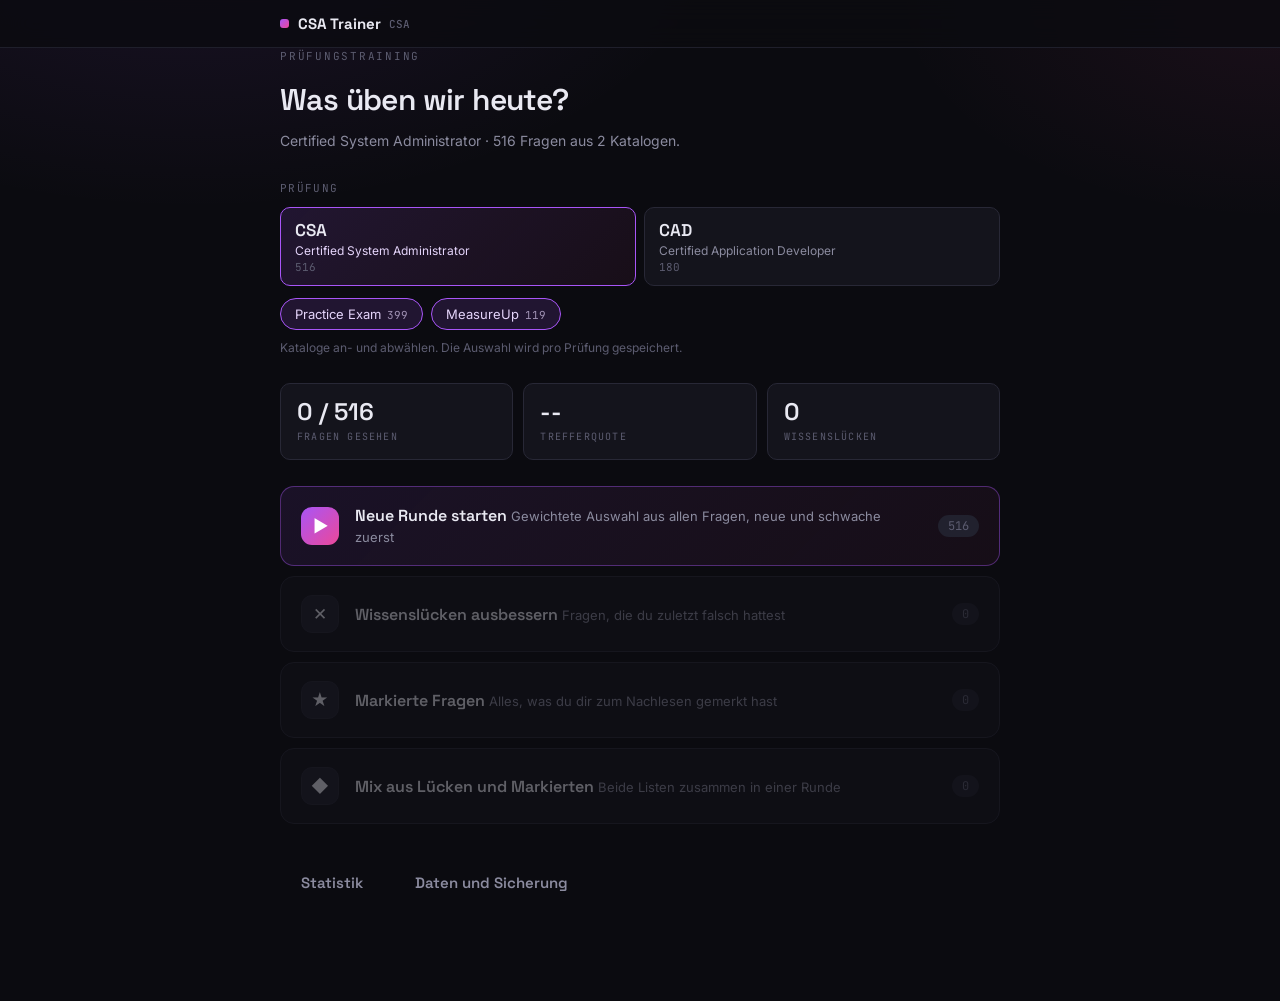
==== commit 71d27263: "add cad" ====
--- a/standalone.html
+++ b/standalone.html
@@ -179,6 +179,21 @@
 .chip .n { font-family: var(--font-mono); font-size: 11px; opacity: 0.65; margin-left: 6px; }
 .chip:disabled { opacity: 0.35; cursor: not-allowed; }
 
+/* ---------- Prüfungs-Umschalter ---------- */
+.catalog-picker { margin: 24px 0 0; }
+.exam-switch { display: grid; grid-template-columns: repeat(auto-fit, minmax(150px, 1fr)); gap: 8px; margin-bottom: 12px; }
+.exam-tab {
+  display: flex; flex-direction: column; align-items: flex-start; gap: 2px; text-align: left;
+  background: var(--surface); border: 1px solid var(--line); border-radius: var(--radius-sm);
+  padding: 11px 14px; color: var(--muted); transition: all 0.15s; min-width: 0;
+}
+.exam-tab:hover { border-color: #3a3a4e; color: var(--text); }
+.exam-tab .code { font-family: var(--font-display); font-weight: 600; font-size: 17px; color: var(--text); }
+.exam-tab .nm { font-size: 12px; line-height: 1.3; white-space: nowrap; overflow: hidden; text-overflow: ellipsis; max-width: 100%; }
+.exam-tab .n { font-family: var(--font-mono); font-size: 11px; color: var(--faint); }
+.exam-tab.on { border-color: var(--accent); background: linear-gradient(135deg, rgba(168,85,247,0.14), rgba(236,72,153,0.06)); }
+.exam-tab.on .nm { color: #e5d5fb; }
+
 .btn {
   border-radius: var(--radius-sm); padding: 12px 20px; font-weight: 600;
   font-family: var(--font-display); border: 1px solid var(--line);
@@ -220,7 +235,7 @@
 
 .q-text {
   font-family: var(--font-display); font-size: 21px; line-height: 1.42;
-  font-weight: 500; margin-bottom: 8px;
+  font-weight: 500; margin-bottom: 8px; white-space: pre-line;
 }
 .q-note { font-size: 13px; color: var(--faint); margin-bottom: 20px; font-family: var(--font-mono); }
 
@@ -374,6 +389,13 @@
     <div class="eyebrow">Prüfungstraining</div>
     <h1 class="screen-title">Was üben wir heute?</h1>
     <p class="screen-sub" id="menuSub"></p>
+
+    <div class="field catalog-picker">
+      <label>Prüfung</label>
+      <div class="exam-switch" id="examSwitch"></div>
+      <div class="chips" id="catalogChips"></div>
+      <div class="hint">Kataloge an- und abwählen. Die Auswahl wird pro Prüfung gespeichert.</div>
+    </div>
 
     <div class="stat-strip">
       <div class="stat-box"><div class="value" id="mStatSeen">0</div><div class="label">Fragen gesehen</div></div>
@@ -512,7 +534,7 @@
   <section id="screen-stats" class="hidden">
     <div class="eyebrow">Auswertung</div>
     <h1 class="screen-title">Statistik</h1>
-    <p class="screen-sub">Alles über deinen gesamten Lernfortschritt.</p>
+    <p class="screen-sub" id="statsSub">Alles über deinen gesamten Lernfortschritt.</p>
     <div class="stat-strip">
       <div class="stat-box"><div class="value" id="sTotal">0</div><div class="label">Fragen im Katalog</div></div>
       <div class="stat-box"><div class="value" id="sSeen">0</div><div class="label">Davon bearbeitet</div></div>
@@ -533,7 +555,7 @@
   <section id="screen-data" class="hidden">
     <div class="eyebrow">Verwaltung</div>
     <h1 class="screen-title">Daten und Sicherung</h1>
-    <p class="screen-sub">Fortschritt sichern, auf ein anderes Gerät holen, oder den Fragenkatalog austauschen.</p>
+    <p class="screen-sub">Fortschritt sichern, auf ein anderes Gerät holen, oder einen eigenen Katalog dazuladen.</p>
 
     <div class="section-head">Fortschritt</div>
     <div class="btn-row">
@@ -545,9 +567,9 @@
 
     <div class="section-head">Fragenkatalog</div>
     <div class="btn-row">
-      <button class="btn" id="impQuestionsBtn">questions.json laden</button>
+      <button class="btn" id="impQuestionsBtn">Eigenen Katalog laden</button>
       <input type="file" id="impQuestions" accept="application/json,.json" class="hidden">
-      <button class="btn btn-ghost" id="resetQuestions">Auf mitgelieferte Datei zurücksetzen</button>
+      <button class="btn btn-ghost" id="resetQuestions">Eigenen Katalog entfernen</button>
     </div>
     <div class="hint" id="qSourceHint"></div>
 
@@ -566,7 +588,7 @@
 </main>
 
 <script>
-window.__EMBEDDED_QUESTIONS__ = [{"meta": {"title": "ServiceNow CSA", "subtitle": "Practice Exam", "version": 1, "source": "servicenow-csa-practice-questions.pdf", "count": 399}, "questions": [{"id": "q1kwzt4s", "number": "Q1", "category": "Service Catalog", "difficulty": "easy", "question": "A Service Catalog may include which of the following components?", "options": ["Order Guides, Exchange Rates, Calendars", "Order Guides, Catalog Items, and Interceptors", "Catalog Items, Asset Contracts, Task Surveys", "Record Producers, Order Guides, and Catalog Items"], "answer": ["D"], "explanation": "A Service Catalog is assembled from Catalog Items (the orderable products and services), Order Guides (which bundle several related items into a single guided request), and Record Producers (catalog-style forms that create records on a target table). Option D names all three. The other choices fold in unrelated platform features such as Exchange Rates, Calendars, Asset Contracts, and Task Surveys, none of which are catalog building blocks.", "reference": "ServiceNow Docs - Service Catalog Management", "referenceUrl": "https://www.servicenow.com/docs/bundle/xanadu-servicenow-platform/page/product/service-catalog-management/concept/c_ServiceCatalogManagement.html"}, {"id": "q1pp2w8c", "number": "Q2", "category": "Import Sets & Data Sources", "difficulty": "medium", "question": "Which one of the following statements applies to a set of fields when they are coalesced during an import?", "options": ["If a match is found using the coalesce fields, the existing record is updated with the information being imported", "If a match is not found using the coalesce fields, the system does not create a Transform Map", "If a match is found using the coalesce fields, the system creates a new record", "If a match is not found using the coalesce fields, the existing record is updated with the information being imported"], "answer": ["A"], "explanation": "The coalesce fields serve as the match key during a transform. When the system finds an existing record whose coalesce value equals the incoming row, it updates that record rather than inserting a duplicate (A). If no match exists it inserts a new record, so options C and D have the logic reversed, and coalescing has no bearing on whether a Transform Map is created (B).", "reference": "ServiceNow Docs - Field mapping and coalesce", "referenceUrl": "https://www.servicenow.com/docs/bundle/xanadu-platform-administration/page/script/server-scripting/concept/c_MappingOptions.html"}, {"id": "qin3sh3", "number": "Q3", "category": "Reporting & Analytics", "difficulty": "medium", "question": "As it relates to ServiceNow reporting, which of the following statements describes what a metric can do?", "options": ["A metric is a report gauge used on homepages to display real-time data", "A metric is a time measurement used to report the effectiveness of workflows and SLAs", "A metric is used to measure and evaluate the effectiveness of IT service management processes", "A metric is a comparative measurement used to report the effectiveness of workflows and SLAs."], "answer": ["C"], "explanation": "A Metric measures and evaluates how effective and efficient your ITSM processes are over time, such as how long a record spends in a given state (C). A gauge (A) is a homepage visualization rather than the metric itself, and options B and D describe SLA behavior, not what a metric does.", "reference": "ServiceNow Docs - Metrics", "referenceUrl": "https://www.servicenow.com/docs/bundle/xanadu-now-intelligence/page/use/reporting/concept/c_Metrics.html"}, {"id": "q1vst3p5", "number": "Q4", "category": "Service Catalog", "difficulty": "medium", "question": "The display Sequence is controlled in a Service Catalog item using which of the following?", "options": ["The Default Value field in the Catalog Item form", "The Sequence field in the Catalog Item form", "The Order field in the Variable form", "The Choice field in the Variable form"], "answer": ["C"], "explanation": "The order in which variables appear on a catalog item is governed by the Order field on each Variable record; lower Order values render higher on the form (C). The Default Value field seeds a starting value, the Choice field defines selectable options for choice-type variables, and there is no Sequence field on the Catalog Item form that drives variable display order.", "reference": "ServiceNow Docs - Service Catalog variables", "referenceUrl": "https://www.servicenow.com/docs/bundle/xanadu-servicenow-platform/page/product/service-catalog-management/concept/c_ServiceCatalogVariables.html"}, {"id": "qnkbc9d", "number": "Q5", "category": "Reporting & Analytics", "difficulty": "medium", "question": "Reports can be created from which different places in the platform? (Choose two.)", "options": ["List column heading", "Metrics module", "Statistics module", "View / Run module"], "answer": ["A", "D"], "explanation": "A report can be generated straight from a list column heading by clicking the header and choosing a chart/create-report option (A), and from the Reports application using the View / Run module, which opens the report designer (D). The Metrics and Statistics modules (B and C) are not entry points for building reports.", "reference": "ServiceNow Docs - Create a report", "referenceUrl": "https://www.servicenow.com/docs/bundle/xanadu-now-intelligence/page/use/reporting/task/t_CreateAReport.html"}, {"id": "qpu3gvy", "number": "Q6", "category": "Knowledge Management", "difficulty": "medium", "question": "Knowledge base search results can be sorted by which of the following? (Choose three.)", "options": ["Most recent update", "Popularity", "Relevancy", "Manager assignment", "Number of views"], "answer": ["A", "C", "E"], "explanation": "Knowledge search results can be sorted by Relevancy (best keyword match), Most recent update (newest content), and Number of views (most-read articles) - A, C, and E. 'Popularity' and 'Manager assignment' are not standard Knowledge search sort options.", "reference": "ServiceNow Docs - Knowledge Management search", "referenceUrl": "https://www.servicenow.com/docs/bundle/xanadu-servicenow-platform/page/product/knowledge-management/concept/knowledge-search.html"}, {"id": "qor7i6g", "number": "Q7", "category": "Service Catalog", "difficulty": "medium", "question": "What is the path an administrator could take to view the fulfillment stage task list for an order placed by a user?", "options": ["RITM (Number)>REQ (Number)>PROCUREMENT (Number)", "REQ (Number)>RITM (Number)>PROCUREMENT (Number)", "REQ (Number)>RITM (Number)>TASK (Number)", "FULFILLMENT (Number)>RITM (Number)>TASK (Number)"], "answer": ["C"], "explanation": "Placing an order creates a Request (REQ). Each REQ holds one or more Requested Items (RITM), and every RITM spawns the catalog Tasks (TASK) that fulfillers actually work. The administrator therefore drills REQ to RITM to TASK (C). 'Procurement' and 'Fulfillment' are not records in this chain.", "reference": "ServiceNow Docs - Service Catalog request fulfillment", "referenceUrl": "https://www.servicenow.com/docs/bundle/xanadu-servicenow-platform/page/product/service-catalog-management/concept/c_RequestFulfillment.html"}, {"id": "qega9rs", "number": "Q8", "category": "User Interface & Navigation", "difficulty": "easy", "question": "Which term refers to application menus and modules which you may want to access quickly and often?", "options": ["Breadcrumb", "Favorite", "Tag", "Bookmark"], "answer": ["B"], "explanation": "Application menus and modules you want to reach quickly are saved as Favorites, accessible from the star/favorites view in the Application Navigator (B). A Bookmark is a browser-level concept, a Breadcrumb shows your filter path on a list, and a Tag labels records, so none of those is the navigator shortcut described.", "reference": "ServiceNow Docs - Favorites in the navigator", "referenceUrl": "https://www.servicenow.com/docs/bundle/xanadu-platform-user-interface/page/administer/navigation-and-ui/concept/c_Favorites.html"}, {"id": "q1jm7x4z", "number": "Q9", "category": "Service Catalog", "difficulty": "easy", "question": "What is generated from the Service Catalog once a user places an order for an item or service?", "options": ["A change request", "An Order Guide", "A request", "An SLA"], "answer": ["C"], "explanation": "Submitting a catalog order generates a Request (REQ), the top-level record that tracks the overall order and contains the individual Requested Items (C). An Order Guide is a tool used before ordering to bundle items, a change request belongs to Change Management, and an SLA tracks timeliness rather than being created by placing an order.", "reference": "ServiceNow Docs - Requests, items, and tasks", "referenceUrl": "https://www.servicenow.com/docs/bundle/xanadu-servicenow-platform/page/product/service-catalog-management/concept/c_RequestFulfillment.html"}, {"id": "q18m6ejr", "number": "Q10", "category": "Application Access & Security", "difficulty": "medium", "question": "From the user menu, which actions can a user select? (Choose three.)", "options": ["Send Notifications", "Log Out ServiceNow", "Elevate Roles", "Impersonate Users", "Order from Service Catalog", "Approve Records"], "answer": ["B", "C", "D"], "explanation": "From the user/settings menu in the top-right banner a user can Log Out, Elevate Roles (temporarily activate elevated privileges such as security_admin), and Impersonate Users (admins acting as another user for testing) - B, C, and D. Sending notifications, ordering from the catalog, and approving records are performed elsewhere in the platform, not from this menu.", "reference": "ServiceNow Docs - Elevate role privileges", "referenceUrl": "https://www.servicenow.com/docs/bundle/xanadu-platform-security/page/administer/contextual-security/task/t_ElevatePrivilegeRole.html"}, {"id": "q1gxt0dk", "number": "Q11", "category": "Platform Automation", "difficulty": "medium", "question": "Buttons, form links, and context menu items are all examples of what type of functionality?", "options": ["Business Rule", "UI Action", "Client Script", "UI Policy"], "answer": ["B"], "explanation": "Buttons, form links, and context-menu items are all configured as UI Actions, which place clickable controls in the interface that run server- or client-side logic (B). Business Rules execute on the server during database operations, Client Scripts react to form events, and UI Policies dynamically change field state, so none of them renders those clickable controls.", "reference": "ServiceNow Docs - UI Actions", "referenceUrl": "https://www.servicenow.com/docs/bundle/xanadu-application-development/page/script/ui-actions/concept/c_UIActions.html"}, {"id": "q15zxvfm", "number": "Q12", "category": "Service Catalog", "difficulty": "easy", "question": "Which of the following is true of Service Catalog items in relation to the Service Catalog?", "options": ["They run behind the scenes.", "They are the building blocks.", "They are optional.", "They provide options."], "answer": ["B"], "explanation": "Catalog Items are the fundamental building blocks of a Service Catalog; they are the orderable products and services that users actually request (B). They are visible front-end records rather than something that runs behind the scenes, they are not optional to a functioning catalog, and 'provide options' more accurately describes variables within an item.", "reference": "ServiceNow Docs - Catalog Items", "referenceUrl": "https://www.servicenow.com/docs/bundle/xanadu-servicenow-platform/page/product/service-catalog-management/concept/c_ServiceCatalogManagement.html"}, {"id": "q12ppwq2", "number": "Q13", "category": "Application Access & Security", "difficulty": "hard", "question": "Table access control rules are processed in the following order:", "options": ["any table name (wildcard), parent table name, table name", "table name, parent table name, any table name (wildcard)", "parent table name, table name, any table name (wildcard)", "any table name (wildcard), table name, parent table name"], "answer": ["B"], "explanation": "ServiceNow evaluates matching ACLs from most specific to least specific: the table's own ACL first, then ACLs on its parent table(s), and finally the wildcard (*) 'any table' rule - order B. Because access requires passing the most specific applicable rule, specificity is checked before the catch-all wildcard.", "reference": "ServiceNow Docs - How access control rules are processed", "referenceUrl": "https://www.servicenow.com/docs/bundle/xanadu-platform-security/page/administer/contextual-security/concept/access-control-rules.html"}, {"id": "q1941wwa", "number": "Q14", "category": "Database Administration", "difficulty": "easy", "question": "What is the platform name for the user table?", "options": ["u_users", "sys_users", "x_users", "sys_user"], "answer": ["D"], "explanation": "The platform (database) name of the User table is sys_user (D), singular and carrying the sys_ prefix used for core platform tables. 'sys_users' is wrong because it is plural, while the u_ and x_ prefixes denote custom tables in the global and scoped applications respectively, not the core User table.", "reference": "ServiceNow Docs - User administration (sys_user)", "referenceUrl": "https://www.servicenow.com/docs/bundle/xanadu-platform-administration/page/administer/users-and-groups/concept/c_UserAdministration.html"}, {"id": "q22ytoo", "number": "Q15", "category": "Service Catalog", "difficulty": "easy", "question": "A req number in the Service Catalog represents", "options": ["the order number.", "the stage.", "the task to complete.", "the individual item in the order."], "answer": ["A"], "explanation": "A REQ (Request) number represents the overall order a user places (A). Within that request, each Requested Item (RITM) is an individual item in the order, and catalog Tasks (TASK) track the work to complete it, so 'the individual item' and 'the task' describe RITM and TASK rather than REQ.", "reference": "ServiceNow Docs - Requests, items, and tasks", "referenceUrl": "https://www.servicenow.com/docs/bundle/xanadu-servicenow-platform/page/product/service-catalog-management/concept/c_RequestFulfillment.html"}, {"id": "q1nk0yv4", "number": "Q16", "category": "User Interface & Navigation", "difficulty": "medium", "question": "Which would not appear in the history section of the application navigator?", "options": ["Records", "UI Pages", "Lists", "Forms"], "answer": ["B"], "explanation": "The History section of the Application Navigator records the lists, forms, and individual records a user has recently visited, so it surfaces Records, Lists, and Forms. UI Pages are standalone Jelly/HTML pages that are not tracked as navigation history, which is why B is the item that would NOT appear.", "reference": "ServiceNow Docs - Application Navigator history", "referenceUrl": "https://www.servicenow.com/docs/bundle/xanadu-platform-user-interface/page/administer/navigation-and-ui/concept/application-navigator.html"}, {"id": "q1nv5ugg", "number": "Q17", "category": "Migration & Update Sets", "difficulty": "medium", "question": "Which one of the following statements is a recommendation from ServiceNow about update sets?", "options": ["Avoid using the Default Update set as an Update Set for moving customizations from instance to instance", "Before moving customizations from instance to instance with Update Sets, ensure that both instances are different versions", "Use the Baseline Update Set to store the contents of items after they are changed the first time", "Once an Update Set is closed as 'Complete', change it back to 'In Progress' until it is applied to another instance"], "answer": ["A"], "explanation": "ServiceNow recommends not using the Default update set to move customizations between instances (A); leave Default in place and create named update sets for your work. The others are anti-patterns: source and target instances should be on the same version, a Completed set should not be reopened, and the Baseline set is a system-managed record used for back-out rather than a place you store changes.", "reference": "ServiceNow Docs - Update Sets", "referenceUrl": "https://www.servicenow.com/docs/bundle/xanadu-application-development/page/build/system-update-sets/concept/c_UpdateSets.html"}, {"id": "q1puzl4u", "number": "Q18", "category": "Flow Designer & Workflows", "difficulty": "easy", "question": "Which of the following is used to initiate a flow?", "options": ["A Trigger", "Core Action", "A spoke", "An Event"], "answer": ["A"], "explanation": "Every Flow Designer flow begins with a Trigger, which defines the condition that starts the flow, such as a record being created or updated, a schedule, or an inbound email (A). Core Actions are steps inside the flow, a Spoke is a packaged set of integration actions, and an Event is a separate, legacy automation mechanism.", "reference": "ServiceNow Docs - Flow Designer triggers", "referenceUrl": "https://www.servicenow.com/docs/bundle/xanadu-build-workflows/page/administer/flow-designer/concept/flow-triggers.html"}, {"id": "qzxm2tu", "number": "Q19", "category": "Service Catalog", "difficulty": "hard", "question": "For administrators creating new Service Catalog items, what is a characteristic they should know about Service Catalog variables?", "options": ["Service Catalog variables can only be used in Record Producers", "Service Catalog variables can only be used in Order Guides", "Service Catalog variables cannot affect the order price", "Service Catalog variables are global by default"], "answer": ["D"], "explanation": "The source answer marks D, treating variables as global by default. In practice this is misleading: each variable is owned by a single catalog item unless it is deliberately created as a Variable Set and shared, and price-affecting variables (such as pricing on a choice) directly contradict option C. Options A and B are clearly false because variables are used across catalog items generally, not solely in Record Producers or Order Guides.", "reference": "ServiceNow Docs - Service Catalog variables", "referenceUrl": "https://www.servicenow.com/docs/bundle/xanadu-servicenow-platform/page/product/service-catalog-management/concept/c_ServiceCatalogVariables.html"}, {"id": "q1bx4xzu", "number": "Q20", "category": "Lists, Filters & Forms", "difficulty": "medium", "question": "Which one of the following statements is true about column context menus?", "options": ["It displays actions such as creating quick reports, configuring the list, and exporting data", "It displays actions related to filtering options, assigning tags, and search", "It displays actions related to viewing and filtering the entire list", "It displays actions such as view form, view related task, and add relationship"], "answer": ["A"], "explanation": "The column context menu, opened by clicking a list column heading, exposes actions for working with the displayed data such as creating quick reports, configuring the list, grouping, and exporting (A). Viewing a related form or record and 'add relationship' belong to the row/record context menu, not the column header menu.", "reference": "ServiceNow Docs - List column context menu", "referenceUrl": "https://www.servicenow.com/docs/bundle/xanadu-platform-user-interface/page/use/using-lists/concept/c_ListColumnContextMenu.html"}, {"id": "q1twidwc", "number": "Q21", "category": "Application Access & Security", "difficulty": "hard", "question": "Which one statement correctly describes access control rule evaluation?", "options": ["Rules are evaluated using roles. The role with the most permissions evaluates the rules first", "If more than one rule applies to a row, the older rule is evaluated first", "If a row level rule and a field level rule exist, both rules must be true before an operation is allowed", "Rules are evaluated from the general to the specific, so a table rule must be active to continue"], "answer": ["C"], "explanation": "For a given operation ServiceNow evaluates both the table/row-level ACL and the more specific field-level ACL, and the user must pass BOTH before access is granted (option C). Option D is wrong because ACLs are matched most-specific to most-general (specific-to-general), not 'general to the specific.' Options A and B misstate the algorithm: evaluation order is not based on which role has the most permissions, nor on rule age.", "reference": "ServiceNow Docs - Access control rule evaluation", "referenceUrl": "https://www.servicenow.com/docs/bundle/xanadu-platform-security/page/administer/contextual-security/concept/access-control-rules.html"}, {"id": "qetbfgb", "number": "Q22", "category": "Import Sets & Data Sources", "difficulty": "medium", "question": "When using the load data and transform map process, what is the mapping Assist used for?", "options": ["Mapping fields using the Import Log", "Mapping fields using Transform History", "Mapping fields using an SLA", "Mapping fields using a Field Map"], "answer": ["D"], "explanation": "Mapping Assist is the visual tool that lets you create field maps by pairing source columns to target fields, so it maps fields using a Field Map (D). The Import Log and Transform History are diagnostic records of what happened during a load, and an SLA is unrelated to field mapping entirely.", "reference": "ServiceNow Docs - Mapping fields with Mapping Assist", "referenceUrl": "https://www.servicenow.com/docs/bundle/xanadu-platform-administration/page/script/server-scripting/concept/c_MappingFieldsWithMappingAssist.html"}, {"id": "q166p81e", "number": "Q23", "category": "Database Administration", "difficulty": "medium", "question": "Which one of the following statements describes the contents of the configuration management database (CMDB)?", "options": ["The CMDB contains data about tangible and intangible business assets", "The CMDB contains the Business Rules that direct the intangible, configurable assets used by a company", "The CMDB archives all Service Management PaaS equipment metadata and usage statistics", "The CMDB contains ITIL process data pertaining to configuration items"], "answer": ["A"], "explanation": "The CMDB stores configuration items (CIs), which span both tangible assets such as servers and laptops and intangible ones such as business services and applications (A). It does not hold Business Rules (B), it is not merely an archive of PaaS equipment statistics (C), and it stores CI data rather than ITIL process records themselves (D).", "reference": "ServiceNow Docs - Configuration Management Database", "referenceUrl": "https://www.servicenow.com/docs/bundle/xanadu-servicenow-platform/page/product/configuration-management/concept/c_ConfigurationManagementDatabase.html"}, {"id": "q55tlgw", "number": "Q24", "category": "Lists, Filters & Forms", "difficulty": "easy", "question": "In what order should filter elements be specified?", "options": ["Field, Operator, then Value", "Field, Operator, then Condition", "Operator, Condition, then Value", "Value, Operator, then Field"], "answer": ["A"], "explanation": "A filter condition is built in the order Field, Operator, then Value, for example 'Priority' 'is' '1 - Critical' (A). The other sequences scramble these elements; 'Condition' is the whole expression rather than a standalone third element, and reversing to Value-first does not match how the con‐ dition builder accepts input.", "reference": "ServiceNow Docs - Filters and the condition builder", "referenceUrl": "https://www.servicenow.com/docs/bundle/xanadu-platform-user-interface/page/use/using-lists/concept/c_Filters.html"}, {"id": "qefiywq", "number": "Q25", "category": "Platform Automation", "difficulty": "medium", "question": "Which statement is true about business rules?", "options": ["A business rule must run before a database action occurs", "A business rule can be a piece of Javascript", "A business rule must not run before a database action occurs", "A business rule monitors fields on a form"], "answer": ["B"], "explanation": "A Business Rule is server-side logic written in JavaScript that runs when records are queried, inserted, updated, or deleted (B). It can be configured to run before, after, async, or on display relative to the database action, so 'must run before' and 'must not run before' are both false, and monitoring fields on a form as a user types is the job of Client Scripts and UI Policies.", "reference": "ServiceNow Docs - Business Rules", "referenceUrl": "https://www.servicenow.com/docs/bundle/xanadu-application-development/page/script/business-rules/concept/c_BusinessRules.html"}, {"id": "q1ijqu37", "number": "Q26", "category": "Platform Automation", "difficulty": "medium", "question": "Which of the following are a type of client scripts supported in ServiceNow? (Choose four.)", "options": ["onSubmit", "onUpdate", "onCellEdit", "onLoad", "onEdit", "onChange", "onSave"], "answer": ["A", "C", "D", "F"], "explanation": "ServiceNow supports four client script types: onLoad (runs when the form loads), onChange (runs when a specified field changes), onSubmit (runs when the form is submitted), and onCell‐ Edit (runs when a field is edited inline in a list) - A, C, D, and F. onUpdate, onEdit, and onSave are not valid client script types.", "reference": "ServiceNow Docs - Client Scripts", "referenceUrl": "https://www.servicenow.com/docs/bundle/xanadu-application-development/page/script/client-scripts/concept/c_ClientScripts.html"}, {"id": "q18u73wc", "number": "Q27", "category": "Database Administration", "difficulty": "medium", "question": "Which type of tables may be extended by other tables, but do not extend another table?", "options": ["Base Tables", "Core Tables", "Extended Tables", "Custom Tables"], "answer": ["A"], "explanation": "A Base Table sits at the top of a class hierarchy: other tables can extend it, but it does not itself extend a parent (A). Extended Tables are by definition children that inherit from a parent, Core Tables refers broadly to ServiceNow's built-in tables, and Custom Tables are simply tables an admin creates, which may or may not extend something.", "reference": "ServiceNow Docs - Table extension", "referenceUrl": "https://www.servicenow.com/docs/bundle/xanadu-platform-administration/page/administer/table-administration/concept/c_TableExtension.html"}, {"id": "q1q50vac", "number": "Q28", "category": "Service Catalog", "difficulty": "easy", "question": "Which of the following statement describes the purpose of an order guide?", "options": ["Order Guides restrict the number of items in an order to only one item per request", "Order Guide provide a list of guidelines for Administrators on how to set up item variables", "Order Guide provide the ability to order multiple, related items as one request", "Order Guides take the user directly to the checkout without prompting for information"], "answer": ["C"], "explanation": "An Order Guide lets a user order multiple related items together as a single request, often gathering shared information once and using it to populate each included item (C). This is the opposite of restricting an order to one item (A), it is a user-facing ordering tool rather than admin guidelines (B), and it adds a guided flow rather than skipping straight to checkout (D).", "reference": "ServiceNow Docs - Order Guides", "referenceUrl": "https://www.servicenow.com/docs/bundle/xanadu-servicenow-platform/page/product/service-catalog-management/concept/c_OrderGuides.html"}, {"id": "q1r33pjm", "number": "Q29", "category": "Self-Service & Notifications", "difficulty": "medium", "question": "Which tool is used to have conversations with logged-in users in real-time?", "options": ["Connect Chat", "Now Messenger", "User Presence", "Comments"], "answer": ["A"], "explanation": "Connect Chat provides real-time messaging between logged-in users, supporting one-to-one and group conversations inside the platform (A). User Presence only indicates whether someone is online, Comments are an asynchronous journal field on records, and Now Messenger refers to the Virtual Agent end-user chat widget rather than person-to-person chat.", "reference": "ServiceNow Docs - Connect Chat", "referenceUrl": "https://www.servicenow.com/docs/bundle/xanadu-servicenow-platform/page/use/collaboration/concept/c_ConnectChat.html"}, {"id": "qmkye89", "number": "Q30", "category": "Database Administration", "difficulty": "medium", "question": "Which of the following concepts are associated with the ServiceNow CMDB? (Choose four.)", "options": ["Service Processes", "User Permissions", "Tables and Fields", "A Database", "The Dependency View"], "answer": ["A", "C", "D", "E"], "explanation": "The CMDB is associated with a Database of configuration items, the Tables and Fields that model those CIs, the Service Processes the CIs support, and the Dependency View that visualizes CI relationships - A, C, D, and E. User Permissions are governed by roles and ACLs, which are a separate security concern rather than a CMDB concept.", "reference": "ServiceNow Docs - CMDB concepts", "referenceUrl": "https://www.servicenow.com/docs/bundle/xanadu-servicenow-platform/page/product/configuration-management/concept/c_ConfigurationManagementDatabase.html"}, {"id": "qtf1eu8", "number": "Q31", "category": "Lists, Filters & Forms", "difficulty": "medium", "question": "What is a formatter?", "options": ["A formatter allows you to configure applications on your instance", "A formatter is a form element used to display information that is not a field in the record", "A formatter allows you to populate fields automatically", "A formatter is a set of conditions applied to a table to help find and work with data"], "answer": ["B"], "explanation": "A formatter is a form element that displays information not stored directly as a field on the record, such as an Activity stream or an Approvers summary (B). Automatically populating fields is the job of scripts or defaults (C), and a set of conditions applied to a table to find data describes a filter (D), not a formatter.", "reference": "ServiceNow Docs - Formatters", "referenceUrl": "https://www.servicenow.com/docs/bundle/xanadu-platform-user-interface/page/administer/form-administration/concept/c_Formatters.html"}, {"id": "q9d2mtx", "number": "Q32", "category": "User Interface & Navigation", "difficulty": "medium", "question": "When searching using the app navigator search field, what can be returned? (Choose four.)", "options": ["Names of Applications and Modules", "Names of Modules", "Names of Applications", "Favorites", "History Records", "Titles of Dashboard Gauges"], "answer": ["A", "B", "C", "D"], "explanation": "Typing in the Application Navigator filter narrows the navigation tree by matching application names, module names, the combination of both, and favorites - A, B, C, and D. It filters the navigator content, so it does not return browsing History records or the titles of dashboard gauges.", "reference": "ServiceNow Docs - Application Navigator filter", "referenceUrl": "https://www.servicenow.com/docs/bundle/xanadu-platform-user-interface/page/administer/navigation-and-ui/concept/application-navigator.html"}, {"id": "q191fqoo", "number": "Q33", "category": "Database Administration", "difficulty": "easy", "question": "Which technique is used to get information from a series of referenced fields from different tables?", "options": ["Table-Walking", "Sys_ID Pulling", "Dot-Walking", "Record-Hopping"], "answer": ["C"], "explanation": "Dot-walking follows reference fields from one table to another using dot notation, for example caller_id.department.name, to reach values on related records (C). 'Table-Walking', 'Sys_ID Pulling', and 'Record-Hopping' are not ServiceNow terms and are included only as distractors.", "reference": "ServiceNow Docs - Dot-walking", "referenceUrl": "https://www.servicenow.com/docs/bundle/xanadu-platform-administration/page/use/navigation/concept/c_DotWalking.html"}, {"id": "q1g3en2c", "number": "Q34", "category": "Database Administration", "difficulty": "medium", "question": "What is a schema map?", "options": ["A schema map enables administrators to define records from specific tables as trouble sources for Configuration Items", "A schema map graphically organizes the visual task boards for the CMDB", "A schema map graphically displays the Configuration Items that support a business service", "A schema map displays the details of tables and their relationships in a visual manner, allowing administrators to view and easily access different parts of the database schema"], "answer": ["D"], "explanation": "A schema map visually displays tables and the relationships between them, letting administrators explore and navigate the database schema (D). Graphically displaying the CIs that support a business service describes a dependency/business service map (C), and the other options invent unrelated trouble-source or task-board behavior.", "reference": "ServiceNow Docs - Schema map", "referenceUrl": "https://www.servicenow.com/docs/bundle/xanadu-platform-administration/page/administer/table-administration/concept/c_SchemaMap.html"}, {"id": "q1o1ve4", "number": "Q35", "category": "Migration & Update Sets", "difficulty": "easy", "question": "Which one of the following statements best describes the purpose of an update set?", "options": ["An Update Set allows administrators to group a series of changes into a named set and then move this set as a unit to other systems", "By default, an Update Set includes customizations, Business Rules, and homepages", "An Update Set is a group of customizations that is moved from Production to Development", "By default, the changes included in an Update Set are visible only in the instance to which they are applied"], "answer": ["A"], "explanation": "An Update Set groups a series of configuration changes into a named bundle that can be moved as a single unit to other instances (A). Update Sets normally promote changes from a lower environment such as Development up to Production, not the reverse (C), and the remaining options misstate default contents and visibility.", "reference": "ServiceNow Docs - Update Sets", "referenceUrl": "https://www.servicenow.com/docs/bundle/xanadu-application-development/page/build/system-update-sets/concept/c_UpdateSets.html"}, {"id": "qn2qjst", "number": "Q36", "category": "User Interface & Navigation", "difficulty": "medium", "question": "Which of the following can be customized through the Basic Configuration UI 16 module? (Choose three.)", "options": ["Banner Image", "Record Number Format", "Browser Tab Title", "System Date Format", "Form Header Size"], "answer": ["A", "C", "D"], "explanation": "The Basic Configuration (UI16) module lets administrators set branding and global preferences such as the Banner Image, the Browser Tab Title, and the System Date Format - A, C, and D. Record Number Format is configured per table on the Number record, and there is no Form Header Size setting in this module.", "reference": "ServiceNow Docs - Branding and Basic Configuration (UI16)", "referenceUrl": "https://www.servicenow.com/docs/bundle/xanadu-platform-user-interface/page/administer/navigation-and-ui/task/t_ConfigureUI16Branding.html"}, {"id": "qn5b8d3", "number": "Q37", "category": "Application Access & Security", "difficulty": "easy", "question": "What is the function of user impersonation?", "options": ["Testing and visibility", "Activate verbose logging", "View custom perspectives", "Unlock Application master list"], "answer": ["A"], "explanation": "Impersonation lets an administrator act as another user to test what that user can see and do, which is invaluable for verifying roles, ACLs, and the self-service experience (A). It does not enable verbose logging, render special perspectives, or unlock any application master list.", "reference": "ServiceNow Docs - Impersonate a user", "referenceUrl": "https://www.servicenow.com/docs/bundle/xanadu-platform-administration/page/administer/users-and-groups/task/t_ImpersonateAUser.html"}, {"id": "qqb6no1", "number": "Q38", "category": "Database Administration", "difficulty": "medium", "question": "What information does the system dictionary contain?", "options": ["The human-readable labels and language settings", "The definition for each table and column", "The information on how tables relate to each other", "The language dictionary used for spell checking"], "answer": ["B"], "explanation": "The System Dictionary (sys_dictionary) stores the definition of every table and field, including data type, length, and attributes (B). Human-readable labels live in the related Field Labels (sys_documentation) table (A), table relationships are modeled separately through references and the schema map (C), and it has nothing to do with spell-check dictionaries (D).", "reference": "ServiceNow Docs - System Dictionary", "referenceUrl": "https://www.servicenow.com/docs/bundle/xanadu-platform-administration/page/administer/table-administration/concept/c_SystemDictionary.html"}, {"id": "q1sshkyy", "number": "Q39", "category": "Lists, Filters & Forms", "difficulty": "medium", "question": "When working on a form, what is the difference between insert and update operations?", "options": ["Insert creates a new record and Update saves changes, both remain on the form", "Insert creates a new record and Update saves changes, both exit the form", "Insert saves changes and exits the form, Update saves changes and remains on the form", "Insert saves changes and remains on the form, Update saves changes and exits the form"], "answer": ["B"], "explanation": "Insert creates a brand-new record from the current form values, and Update saves changes to the existing record; in both cases the user is returned to the previous list rather than left on the form (B). This contrasts with Save, which commits changes but keeps you on the form, so the options that 'remain on the form' confuse Insert/Update with Save behavior.", "reference": "ServiceNow Docs - Form save, insert, and update", "referenceUrl": "https://www.servicenow.com/docs/bundle/xanadu-platform-user-interface/page/use/using-forms/concept/c_FormButtons.html"}, {"id": "q152why2", "number": "Q40", "category": "Platform Automation", "difficulty": "medium", "question": "How is the Event Log different from the Event Registry?", "options": ["Event Log contains generated Events, the Event Registry is a table of Event definitions", "Event Log is formatted in the Log style, the Event Registry displays different fields", "Event Log lists Events that were triggered by integrations, the Event Registry lists the Events that were triggered during the day (24-hour period)", "Event Log is the same as the Event Registry"], "answer": ["A"], "explanation": "The Event Log (sysevent) records actual event instances that the system has generated and queued, while the Event Registry (sysevent_register) is the catalog of event definitions that can be fired (A). They are therefore not the same record set (D), and the other options misdescribe the distinction as formatting or time-window differences.", "reference": "ServiceNow Docs - Events and the Event Registry", "referenceUrl": "https://www.servicenow.com/docs/bundle/xanadu-application-development/page/administer/notification/concept/c_EventRegistry.html"}, {"id": "q6ry94b", "number": "Q41", "category": "Database Administration", "difficulty": "hard", "question": "What is a dictionary override?", "options": ["A Dictionary Override is an incoming customer update in an Update Set which applies to the same objects as a newer local customer update", "A Dictionary Override is the addition, modification, or removal of anything that could have an effect on IT services", "A Dictionary Override is a task within a workflow that requests an action before the workflow can continue", "A Dictionary Override sets field properties in extended tables"], "answer": ["D"], "explanation": "A Dictionary Override lets you change selected attributes of an inherited field (such as default value, mandatory, or read-only) on a child table without affecting the parent, so it sets field properties in extended tables (D). Option B defines a Change, option C describes an approval/workflow activity, and option A describes an update collision, none of which is a dictionary override.", "reference": "ServiceNow Docs - Dictionary overrides", "referenceUrl": "https://www.servicenow.com/docs/bundle/xanadu-platform-administration/page/administer/table-administration/concept/c_DictionaryOverrides.html"}, {"id": "q5mmmed", "number": "Q42", "category": "Application Access & Security", "difficulty": "medium", "question": "Which group of permissions is used to control application and module access?", "options": ["Access Control Rules", "UI Policies", "Roles", "Assignment Rules"], "answer": ["C"], "explanation": "Applications and modules are shown or hidden based on Roles; you assign a required role to the application menu or module, and only users with that role see it (C). Access Control Rules secure data operations on tables and fields, UI Policies control field behavior on forms, and Assignment Rules route records, so none of those governs navigator visibility.", "reference": "ServiceNow Docs - Roles", "referenceUrl": "https://www.servicenow.com/docs/bundle/xanadu-platform-administration/page/administer/roles/concept/c_Roles.html"}, {"id": "qsjv2pk", "number": "Q43", "category": "Service Catalog", "difficulty": "medium", "question": "What is a record producer?", "options": ["A Record Producer is a type of Catalog Item that is used for Requests, not Services", "A Record Producer creates user records", "A Record Producer is a type of Catalog Item that provides easy ordering by bundling requests", "A Record Producer is a type of a Catalog Item that allows users to create task-based records from the Service Catalog"], "answer": ["D"], "explanation": "A Record Producer is a special catalog item that presents a friendly, catalog-style form and uses it to create a record on a target table, commonly a task-based table such as Incident (D). Bundling related items for easy ordering describes an Order Guide (C), and Record Producers can create records on many tables rather than only user records (B).", "reference": "ServiceNow Docs - Record Producers", "referenceUrl": "https://www.servicenow.com/docs/bundle/xanadu-servicenow-platform/page/product/service-catalog-management/concept/c_RecordProducer.html"}, {"id": "q1pktuz2", "number": "Q44", "category": "Service Catalog", "difficulty": "medium", "question": "Create incident, password reset, and report Outage: what do these services in the Service Catalog have in common?", "options": ["They direct the user to a record producer", "They direct the user to a catalog property", "They direct the user to a catalog UI policy", "They direct the user to a catalog client script"], "answer": ["A"], "explanation": "Create Incident, Password Reset, and Report Outage all create a record on a target table from a catalog-style form, which is exactly what a Record Producer does (A). Catalog properties, catalog UI policies, and catalog client scripts are configuration or behavior components within catalog items rather than the user-facing item these services point to.", "reference": "ServiceNow Docs - Record Producers", "referenceUrl": "https://www.servicenow.com/docs/bundle/xanadu-servicenow-platform/page/product/service-catalog-management/concept/c_RecordProducer.html"}, {"id": "qjffhz8", "number": "Q45", "category": "Import Sets & Data Sources", "difficulty": "medium", "question": "What is the import set table?", "options": ["A table where data will be placed, post-transformation", "A table that determines relationships", "A staging area for imported records", "A repository for Update Set information"], "answer": ["C"], "explanation": "The Import Set Table is a temporary staging area that holds incoming rows before a Transform Map maps and moves them to the real target table (C). The table where data lands after transformation is the target table (A), so confusing the staging table with the destination is the key distractor here.", "reference": "ServiceNow Docs - Import Sets", "referenceUrl": "https://www.servicenow.com/docs/bundle/xanadu-platform-administration/page/administer/import-sets/concept/c_ImportSets.html"}, {"id": "q1o2zwp1", "number": "Q46", "category": "Import Sets & Data Sources", "difficulty": "medium", "question": "What is a characteristic of importing data into ServiceNow?", "options": ["An existing Transform Map can be used one time on the same import set", "Coalesce fields are used only after running Transform", "Any user can manage and set up import sets", "An existing Transform Map can be used multiple times on the same import set"], "answer": ["D"], "explanation": "A saved Transform Map is reusable; you can run it repeatedly against the same import set or against new import sets, so it is not limited to a single use (D, contradicting A). Coalesce fields are evaluated during the transform to match records, and managing import sets requires the ap‐ propriate admin/import role rather than being open to any user.", "reference": "ServiceNow Docs - Transform Maps", "referenceUrl": "https://www.servicenow.com/docs/bundle/xanadu-platform-administration/page/administer/import-sets/concept/c_TransformMaps.html"}, {"id": "q14v4xpu", "number": "Q47", "category": "Service Catalog", "difficulty": "easy", "question": "What module in the Service Catalog application does an administrator access to begin creating a new item?", "options": ["Maintain Categories", "Maintain Items", "Content Items", "Items"], "answer": ["B"], "explanation": "Administrators create and manage catalog items from the Maintain Items module, which opens the Catalog Item list where new items are defined (B). Maintain Categories manages the categories items are grouped under, and 'Content Items' and 'Items' are not the standard module used to author catalog items.", "reference": "ServiceNow Docs - Create a catalog item", "referenceUrl": "https://www.servicenow.com/docs/bundle/xanadu-servicenow-platform/page/product/service-catalog-management/task/t_CreateACatalogItem.html"}, {"id": "q12l1usa", "number": "Q48", "category": "Lists, Filters & Forms", "difficulty": "easy", "question": "Which of the following allows a user to edit field values in a list without opening the form?", "options": ["Data Editor", "Edit Menu", "List Editor", "Form Designer"], "answer": ["C"], "explanation": "The List Editor lets users edit field values directly in a list by double-clicking a cell, without opening the record's form (C). Form Designer is a tool for building form layouts, and 'Data Editor' and 'Edit Menu' are not the ServiceNow feature that enables inline list editing.", "reference": "ServiceNow Docs - Editing fields from a list", "referenceUrl": "https://www.servicenow.com/docs/bundle/xanadu-platform-user-interface/page/use/using-lists/concept/c_EditingFieldsFromAList.html"}, {"id": "qjchfw4", "number": "Q49", "category": "Service Catalog", "difficulty": "medium", "question": "Which three variable types can be added to a Service Catalog item?", "options": ["True/False, Multiple Choice, and Ordered", "True/False, Checkbox, and Number List", "Number List, Single Line Text, and Reference", "Multiple Choice, Select Box, and Checkbox"], "answer": ["D"], "explanation": "Multiple Choice, Select Box, and Checkbox are all valid catalog variable types (D). The other options pair real types with invented ones such as 'Ordered' and 'Number List', which are not standard Service Catalog variable types, making D the only set composed entirely of valid choices.", "reference": "ServiceNow Docs - Catalog variable types", "referenceUrl": "https://www.servicenow.com/docs/bundle/xanadu-servicenow-platform/page/product/service-catalog-management/reference/r_VariableTypes.html"}, {"id": "q115zfl1", "number": "Q50", "category": "Migration & Update Sets", "difficulty": "medium", "question": "How are workflows moved between instances?", "options": ["Workflows are moved using Update Sets", "Workflows are moved using Transform Maps", "Workflows are moved using Application Sets", "Workflows cannot be moved between instances"], "answer": ["A"], "explanation": "Workflows are configuration records, so they are captured and promoted between instances using Update Sets like other customizations (A). Transform Maps move imported data rather than configuration, 'Application Sets' is not a ServiceNow migration mechanism, and workflows certainly can be moved, ruling out D.", "reference": "ServiceNow Docs - Moving customizations with Update Sets", "referenceUrl": "https://www.servicenow.com/docs/bundle/xanadu-application-development/page/build/system-update-sets/concept/c_UpdateSets.html"}, {"id": "qeedbr1", "number": "Q51", "category": "Service Catalog", "difficulty": "medium", "question": "The baseline Service Catalog homepage contains links to which of the following components?", "options": ["Record Producers, Order Guides, and Catalog Items", "Order Guides, Item Variables, and Workflows", "Order Guides, Catalog Items, and Workflows", "Record Producers, Order Guides, and Item Variables"], "answer": ["A"], "explanation": "The baseline catalog homepage surfaces the user-orderable building blocks: Record Producers, Order Guides, and Catalog Items (A). Item Variables and Workflows are internal configuration and behavior elements that drive items behind the scenes rather than standalone links shown to users on the homepage.", "reference": "ServiceNow Docs - Service Catalog homepage", "referenceUrl": "https://www.servicenow.com/docs/bundle/xanadu-servicenow-platform/page/product/service-catalog-management/concept/c_ServiceCatalogManagement.html"}, {"id": "q9g3yfp", "number": "Q52", "category": "Database Administration", "difficulty": "medium", "question": "Which of the following statements is true when a new table is created by extending another table?", "options": ["The new table archives the parent table and assumed its roles in the database", "The new table inherits all of the Business Rules, Client Scripts, and UI Policies of the parent table, but none of the existing fields", "The new table inherits all of the fields of the parent table and can also contain new fields unique to itself", "The new table inherits all of the fields, but does not inherit Access Control rules, Client Scripts, and UI Policies of the parent table"], "answer": ["C"], "explanation": "An extended (child) table inherits all fields from its parent and can also define its own additional fields (C). Inheritance also carries over Business Rules, Client Scripts, UI Policies, and ACLs, so option B (no fields) and option D (no ACLs/scripts) both understate what a child table receives.", "reference": "ServiceNow Docs - Table extension and inheritance", "referenceUrl": "https://www.servicenow.com/docs/bundle/xanadu-platform-administration/page/administer/table-administration/concept/c_TableExtension.html"}, {"id": "q177o542", "number": "Q53", "category": "Database Administration", "difficulty": "medium", "question": "Where can admins check which release is running on an ServiceNow instance?", "options": ["Memory Stats module", "Stats module", "System.upgraded table", "Transactions log"], "answer": ["B"], "explanation": "The Stats module (stats.do) reports instance details including the current build name, build date, and release version (B). The Memory Stats module focuses on JVM memory, there is no 'System.upgraded' table that reports the release, and the Transactions log records request activity rather than version information.", "reference": "ServiceNow Docs - Stats page (stats.do)", "referenceUrl": "https://www.servicenow.com/docs/bundle/xanadu-platform-administration/page/administer/exporting-data/reference/r_StatsPage.html"}, {"id": "q9pmucj", "number": "Q54", "category": "Knowledge Management", "difficulty": "easy", "question": "A knowledge article must be which of the following states to display to a user?", "options": ["Published", "Drafted", "Retired", "Reviewed"], "answer": ["A"], "explanation": "An article must be in the Published state before end users can read it in the knowledge base (A). Draft articles are still being authored, Retired articles have been removed from active circulation, and 'Reviewed' is part of the workflow rather than the state that exposes the article to users.", "reference": "ServiceNow Docs - Knowledge article lifecycle", "referenceUrl": "https://www.servicenow.com/docs/bundle/xanadu-servicenow-platform/page/product/knowledge-management/concept/c_KnowledgeManagement.html"}, {"id": "q7ll9c3", "number": "Q55", "category": "Self-Service & Notifications", "difficulty": "easy", "question": "What is the name of the conversational bot platform that provides assistance to help users obtain information, make decisions, and perform common tasks?", "options": ["Answer Agent", "Live Feed", "Virtual Agent", "Connect Chat"], "answer": ["C"], "explanation": "Virtual Agent is ServiceNow's conversational bot platform that uses topics and natural language to help users find information, make decisions, and complete common tasks (C). Connect Chat is person-to-person messaging, 'Live Feed' is a social collaboration stream, and 'Answer Agent' is not a ServiceNow product.", "reference": "ServiceNow Docs - Virtual Agent overview", "referenceUrl": "https://www.servicenow.com/docs/bundle/xanadu-conversational-interfaces/page/administer/virtual-agent/concept/virtual-agent-overview.html"}, {"id": "q4xatee", "number": "Q56", "category": "Lists, Filters & Forms", "difficulty": "easy", "question": "What is the purpose of a related list?", "options": ["To create a one-to-many relationship", "To dot-walk to a core table", "To present related fields", "To present related records"], "answer": ["D"], "explanation": "A Related List displays records from another table that are related to the current record, such as the Tasks attached to a Request, presenting related records (D). It visualizes an existing relationship rather than creating one (A), and it shows whole records rather than individual related fields (C).", "reference": "ServiceNow Docs - Related lists", "referenceUrl": "https://www.servicenow.com/docs/bundle/xanadu-platform-user-interface/page/use/using-forms/concept/c_RelatedLists.html"}, {"id": "q172y5u6", "number": "Q57", "category": "Flow Designer & Workflows", "difficulty": "medium", "question": "Which one of the following statements describes the purpose of a Service Catalog workflow?", "options": ["A Service Catalog workflow generates three basic components: item variable types, tasks, and approvals", "Although a Service Catalog workflow cannot send notifications, the workflow drives complex fulfillment processes", "A Service Catalog workflow is used to drive complex fulfillment processes and sends notifications to defined users or groups", "A Service Catalog workflow generates three basic components: item variable types, tasks, and notifications"], "answer": ["C"], "explanation": "A Service Catalog workflow automates the fulfillment of a request, driving complex processes and sending notifications to the appropriate users or groups (C). Workflows absolutely can send notifications, which makes B false, and they do not 'generate' item variable types, so the lists in A and D mischaracterize what a workflow produces.", "reference": "ServiceNow Docs - Service Catalog workflows", "referenceUrl": "https://www.servicenow.com/docs/bundle/xanadu-servicenow-platform/page/product/service-catalog-management/concept/c_ServiceCatalogWorkflow.html"}, {"id": "q1doanzi", "number": "Q58", "category": "Task Management", "difficulty": "easy", "question": "Which term best describes something that is created, has worked performed upon it, and is eventually moved to a state of closed?", "options": ["report", "workflow", "event", "task"], "answer": ["D"], "explanation": "A Task is the core record type that is opened, worked, and eventually closed; incidents, problems, changes, and catalog tasks all extend the Task table and follow this lifecycle (D). A report visualizes data, a workflow automates a process, and an event is a fleeting system signal, none of which describes a worked-and-closed record.", "reference": "ServiceNow Docs - Task table", "referenceUrl": "https://www.servicenow.com/docs/bundle/xanadu-servicenow-platform/page/product/task/concept/c_Task.html"}, {"id": "q1btrpgv", "number": "Q59", "category": "Application Access & Security", "difficulty": "medium", "question": "Which are valid ServiceNow user authentication methods? (Choose three.)", "options": ["XML feed", "Local database", "LDAP", "SSO", "FTP authentication"], "answer": ["B", "C", "D"], "explanation": "ServiceNow can authenticate users against its Local database, against an external directory via LDAP, and through Single Sign-On (SSO) using SAML/OIDC - B, C, and D. 'XML feed' and 'FTP authentication' are data-transfer concepts, not user authentication methods.", "reference": "ServiceNow Docs - Authentication methods", "referenceUrl": "https://www.servicenow.com/docs/bundle/xanadu-platform-security/page/integrate/authentication/concept/c_AuthenticationMethods.html"}, {"id": "qm0r1fe", "number": "Q60", "category": "Application Access & Security", "difficulty": "hard", "question": "Access control rules may be defined with which of the following permission requirements? (Choose three.)", "options": ["Roles", "Conditional Expressions", "Assignment Rules", "Scripts", "User Criteria", "Groups"], "answer": ["A", "B", "D"], "explanation": "An ACL grants access only when its requirements pass, and those requirements are a required Role, a Condition (conditional expression), and an optional Script that returns true/false - A, B, and D. Assignment Rules route work rather than secure data, User Criteria governs catalog and knowledge visibility rather than ACLs, and groups are assigned roles instead of being referenced directly by an ACL.", "reference": "ServiceNow Docs - Access control rule requirements", "referenceUrl": "https://www.servicenow.com/docs/bundle/xanadu-platform-security/page/administer/contextual-security/concept/access-control-rules.html"}, {"id": "q1m0axfd", "number": "Q61", "category": "Self-Service & Notifications", "difficulty": "easy", "question": "Which one of these applications is available to all users?", "options": ["Change", "Incident", "Facilities", "Self-Service"], "answer": ["D"], "explanation": "The Self-Service application is designed for every user and requires no special role, giving access to common needs such as the catalog, knowledge, and a user's own requests (D). Change, Incident, and Facilities are role-gated fulfiller applications that only appropriately roled users can see.", "reference": "ServiceNow Docs - Self-Service application", "referenceUrl": "https://www.servicenow.com/docs/bundle/xanadu-platform-user-interface/page/administer/navigation-and-ui/concept/c_SelfService.html"}, {"id": "qpyrdin", "number": "Q62", "category": "Database Administration", "difficulty": "medium", "question": "ServiceNow is a single-instance, multiple tenant architecture?", "options": ["True", "False"], "answer": ["B"], "explanation": "ServiceNow uses a multi-instance architecture, where each customer gets their own dedicated application instance and database rather than sharing one multi-tenant instance, so the statement is False (B). This isolation is a core differentiator that allows independent upgrades and customizations per customer.", "reference": "ServiceNow Docs - Multi-instance architecture", "referenceUrl": "https://www.servicenow.com/docs/bundle/xanadu-platform-administration/page/get-started/servicenow-overview/concept/c_ServiceNowOverview.html"}, {"id": "q1ucoi97", "number": "Q63", "category": "User Interface & Navigation", "difficulty": "medium", "question": "What is the main UI component of the ServiceNow platform?", "options": ["Banner Navigator", "Banner Frame", "Application Frame", "Application Navigator"], "answer": ["D"], "explanation": "The Application Navigator is one of the primary UI components, providing the left-hand menu used to filter and open applications and modules (D). The correct platform terms are the Banner Frame at the top and the Application Navigator on the left, so 'Banner Navigator' and 'Application Frame' mix those names incorrectly.", "reference": "ServiceNow Docs - Navigation and the user interface", "referenceUrl": "https://www.servicenow.com/docs/bundle/xanadu-platform-user-interface/page/administer/navigation-and-ui/concept/c_NavigationAndTheUserInterface.html"}, {"id": "q1k9cs1c", "number": "Q64", "category": "User Interface & Navigation", "difficulty": "medium", "question": "There are six common types of interfaces. Which interface enables the user to enter data?", "options": ["Homepage: Consists of navigational elements, functional controls, and platform information.", "List: Display records from a data table, as well as allow you to edit the record information using the List Editor functionally.", "Form: Data is entered into ServiceNow through forms", "Dashboard: Enable you to display multiple performance analytics, reporting and other widgets on a single screen.", "Maps: Display ServiceNow data graphically on a Google map", "Timelines: Used to track tasks or projects"], "answer": ["C"], "explanation": "The interface through which data is commonly entered into ServiceNow by the user.", "reference": "ServiceNow Docs - User interfaces", "referenceUrl": "https://www.servicenow.com/docs/bundle/xanadu-platform-user-interface/page/administer/navigation-and-ui/concept/c_UserInterfaces.html"}, {"id": "qg9clew", "number": "Q65", "category": "Reporting & Analytics", "difficulty": "easy", "question": "Which type of interface enables you to display multiple performance analytics, reporting and other widgets on a single screen?", "options": ["Form", "List", "Dashboard", "Timeline"], "answer": ["C"], "explanation": "A Dashboard is the interface that assembles multiple widgets - Performance Analytics scorecards, reports, and other content - onto a single screen (C). A Form shows one record, a List shows rows from a table, and a Timeline visualizes scheduled tasks, so none of those aggregate widgets the way a dashboard does.", "reference": "ServiceNow Docs - Dashboards", "referenceUrl": "https://www.servicenow.com/docs/bundle/xanadu-now-intelligence/page/use/dashboards/concept/dashboards.html"}, {"id": "qnzmnxu", "number": "Q66", "category": "Lists, Filters & Forms", "difficulty": "easy", "question": "What are the three components of a filter condition?", "options": ["Table", "Value", "Field", "Operator"], "answer": ["B", "C", "D"], "explanation": "Every filter condition in ServiceNow is built from three parts: a Field (the column to evaluate), an Operator (such as 'is', 'contains', '>'), and a Value to compare against - B, C, D. The Table is what you are filtering on, not a component of the individual condition itself.", "reference": "ServiceNow Docs - Condition builder", "referenceUrl": "https://www.servicenow.com/docs/bundle/xanadu-platform-user-interface/page/use/using-lists/concept/c_ConditionBuilder.html"}, {"id": "q1kl0wtf", "number": "Q67", "category": "Lists, Filters & Forms", "difficulty": "easy", "question": "Configuration will not affect what others see on their forms.", "options": ["True", "False"], "answer": ["B"], "explanation": "Configuration changes (made via Configure / Form Design) alter the form layout for everyone who uses that view, so the statement is False (B). This is the key distinction from Personalization, which uses the gear icon and changes only the current user's own view.", "reference": "ServiceNow Docs - Form configuration vs. personalization", "referenceUrl": "https://www.servicenow.com/docs/bundle/xanadu-platform-user-interface/page/administer/form-administration/concept/c_FormDesign.html"}, {"id": "q113ba9e", "number": "Q68", "category": "Lists, Filters & Forms", "difficulty": "easy", "question": "What displays a set of records from a table?", "options": ["View", "Dashboard", "Panel", "List"], "answer": ["D"], "explanation": "A List displays a set of records from a table, one record per row (D). A View is a saved arrangement of fields on a form or list rather than the record set itself, and a Dashboard aggregates widgets - neither is the construct that shows multiple table records.", "reference": "ServiceNow Docs - Lists", "referenceUrl": "https://www.servicenow.com/docs/bundle/xanadu-platform-user-interface/page/use/using-lists/concept/c_Lists.html"}, {"id": "qkokzdv", "number": "Q69", "category": "Database Administration", "difficulty": "easy", "question": "A user is stored in which table?", "options": ["User [sys_user]", "User [ sys_user_group]", "User [ syst_user_profile]", "User [user_profile]"], "answer": ["A"], "explanation": "User records are stored in the User [sys_user] table (A). sys_user_group is the Group table, while syst_user_profile and user_profile are not real platform table names, making the other options invalid.", "reference": "ServiceNow Docs - User administration", "referenceUrl": "https://www.servicenow.com/docs/bundle/xanadu-platform-administration/page/administer/users-and-groups/concept/c_UserAdministration.html"}, {"id": "qsavga9", "number": "Q70", "category": "Database Administration", "difficulty": "easy", "question": "A group is stored in which table?", "options": ["Group[user group]", "Group[sys_user]", "Group[sys_user_group]", "Group[sys_user_group_profile]"], "answer": ["C"], "explanation": "Groups are stored in the Group [sys_user_group] table (C). sys_user is the User table, and 'user group' and 'sys_user_group_profile' are not valid platform table names.", "reference": "ServiceNow Docs - Groups", "referenceUrl": "https://www.servicenow.com/docs/bundle/xanadu-platform-administration/page/administer/users-and-groups/concept/c_Groups.html"}, {"id": "q4a99c2", "number": "Q71", "category": "Application Access & Security", "difficulty": "medium", "question": "What are the 6 methods available for user authentication?", "options": ["Local Database: The user name and password in their user record in the instance database.", "Multifactor: The user name and password in the database and passcode sent to the user's mobile device that has Google Authenticator installed", "LDAP: The user name and password are accessed via LDAP in the corporate directory, which has a matching user account in the database.", "SAML 2.0: The user name and password configured in a SAML identity provider account, which has a matching user account in the database.", "OAuth 2.0: The user name and password of OAuth identity provider, which has a matching user account in the database.", "Digest Token: An encrypted digest of the user name and password in the user record."], "answer": ["A", "B", "C", "D", "E", "F"], "explanation": "ServiceNow supports six authentication methods, and all six listed are valid: Local Database, Multifactor, LDAP, SAML 2.0, OAuth 2.0, and Digest Token (A - F). Local Database checks credentials stored on the instance, while LDAP/SAML/OAuth delegate to an external identity provider with a matching local user record.", "reference": "ServiceNow Docs - Authentication methods", "referenceUrl": "https://www.servicenow.com/docs/bundle/xanadu-platform-security/page/integrate/authentication/concept/c_AuthenticationAndAuthorization.html"}, {"id": "q16rnncd", "number": "Q72", "category": "Application Access & Security", "difficulty": "medium", "question": "A role is recorded in which table?", "options": ["Role[sys_user]", "Role[sys_user_profile]", "Role[sys_user_record]", "Role[sys_user_role]"], "answer": ["D"], "explanation": "Roles in ServiceNow are records in the Role [sys_user_role] table (option D). sys_user is the User table (people, not roles), and sys_user_profile / sys_user_record are not real platform tables. User-to-role assignments live in sys_user_has_role, but the role definitions themselves live in sys_user_role.", "reference": "ServiceNow Docs - Roles", "referenceUrl": "https://www.servicenow.com/docs/bundle/xanadu-platform-administration/page/administer/roles/concept/c_Roles.html"}, {"id": "q163orpk", "number": "Q73", "category": "Application Access & Security", "difficulty": "medium", "question": "What are the 5 provided roles by ServiceNow?", "options": ["System Administrator: The admin role provides access to all platform features, applications, functions and data.", "Specialized Administrator: Specialized administrator roles manage specific functions or applications, such as Assignment Rules, Knowledge base, reports, or web services", "Fulfiller: Users with the ITIL role may fulfill ITIL activities associated with the ITIL workflow, including Incident and Change management.", "Approver: Users with the Approver user role can perform all requester actions and may view or modify approval records directed to the approver", "Requester: Also known as Employee Self Service (ESS) users, these users have no roles but can submit and manage their own requests, access public pages, etc."], "answer": ["A", "B", "C", "D", "E"], "explanation": "ServiceNow describes five general user/role categories: System Administrator, Specialized Administrator, Fulfiller (ITIL), Approver, and Requester/ESS - all five options apply (A - E). Note the Requester/ESS 'user' technically holds no assigned role, which is why ESS users can still submit their own requests and view public pages.", "reference": "ServiceNow Docs - Base system roles", "referenceUrl": "https://www.servicenow.com/docs/bundle/xanadu-platform-administration/page/administer/roles/reference/r_BaseSystemRoles.html"}, {"id": "qa9yzfq", "number": "Q74", "category": "Application Access & Security", "difficulty": "medium", "question": "What are the two aspects to LDAP integration?", "options": ["Data Population", "Data formatting", "Authorization", "Authentication"], "answer": ["A", "D"], "explanation": "LDAP integration serves two purposes: Data Population - importing user and group records from the directory into ServiceNow - and Authentication, validating login credentials against the LDAP server (A, D). Data formatting and Authorization are handled separately (by transform maps and ACLs/roles), not by the LDAP integration itself.", "reference": "ServiceNow Docs - LDAP integration", "referenceUrl": "https://www.servicenow.com/docs/bundle/xanadu-platform-security/page/integrate/ldap/concept/c_LDAPIntegration.html"}, {"id": "q1ipj9b3", "number": "Q75", "category": "Lists, Filters & Forms", "difficulty": "easy", "question": "ServiceNow uses what term to describe all the data saved within a particular form?", "options": ["Fields", "Form", "Record", "Lists"], "answer": ["C"], "explanation": "All the data captured on a single form is saved as one Record - a row in the underlying table (C). Fields are the individual data elements within that record, the Form is just the visual layout used to view/edit it, and a List shows many records at once.", "reference": "ServiceNow Docs - Forms and records", "referenceUrl": "https://www.servicenow.com/docs/bundle/xanadu-platform-user-interface/page/use/using-forms/concept/c_Forms.html"}, {"id": "q1wjmlb6", "number": "Q76", "category": "Database Administration", "difficulty": "easy", "question": "Tables are made up of which of the following?", "options": ["records", "lists", "forms.", "fields"], "answer": ["A", "D"], "explanation": "A table is a grid composed of records (the rows) and fields (the columns) - A and D. Lists and forms are interface views used to display the data in a table, not the structural building blocks of the table itself.", "reference": "ServiceNow Docs - Tables", "referenceUrl": "https://www.servicenow.com/docs/bundle/xanadu-platform-administration/page/administer/table-administration/concept/c_TableAdministration.html"}, {"id": "q1uf0vdv", "number": "Q77", "category": "Database Administration", "difficulty": "medium", "question": "Which application is used to change the number format per table?", "options": ["Number Maintenance", "System Maintenance", "Table Maintenance", "Record Maintenance"], "answer": ["A"], "explanation": "The Number Maintenance application (System Definition > Number Maintenance) controls the auto-numbering prefix, number of digits, and starting value per table (A). The other options are not real applications used for this purpose.", "reference": "ServiceNow Docs - Number maintenance", "referenceUrl": "https://www.servicenow.com/docs/bundle/xanadu-platform-administration/page/administer/task-table-management/task/t_DefineANumberFormatForATask.html"}, {"id": "q857o3j", "number": "Q78", "category": "Database Administration", "difficulty": "easy", "question": "Record numbers have to be manually incremented", "options": ["True", "False"], "answer": ["B"], "explanation": "Record numbers are generated and incremented automatically by the platform based on the table's number-format configuration, so the statement is False (B). Administrators only set the prefix and digit count in Number Maintenance; they never have to increment numbers by hand.", "reference": "ServiceNow Docs - Number maintenance", "referenceUrl": "https://www.servicenow.com/docs/bundle/xanadu-platform-administration/page/administer/task-table-management/task/t_DefineANumberFormatForATask.html"}, {"id": "q1g07obq", "number": "Q79", "category": "Database Administration", "difficulty": "medium", "question": "What is the master table that contains a record for each table in the database?", "options": ["[sys_master_db]", "[sys_db_object]", "[sys_master_object]", "[sys_object_db]"], "answer": ["B"], "explanation": "The Table [sys_db_object] table is the dictionary master table that holds one record for every table defined in the instance (B). The other names are not real platform tables.", "reference": "ServiceNow Docs - Tables and the data dictionary", "referenceUrl": "https://www.servicenow.com/docs/bundle/xanadu-platform-administration/page/administer/table-administration/concept/c_TableAdministration.html"}, {"id": "q1fegxb4", "number": "Q80", "category": "Knowledge Management", "difficulty": "easy", "question": "Knowledge articles within a knowledge base are grouped by category.", "options": ["True", "False"], "answer": ["A"], "explanation": "Within a knowledge base, articles are organized into Categories (and sub-categories), making the statement True (A). Categories give users a browsable structure for finding related articles within each knowledge base.", "reference": "ServiceNow Docs - Knowledge categories", "referenceUrl": "https://www.servicenow.com/docs/bundle/xanadu-servicenow-platform/page/product/knowledge-management/concept/knowledge-categories.html"}, {"id": "q1jp3h01", "number": "Q81", "category": "Knowledge Management", "difficulty": "medium", "question": "Each knowledge bases can have unique lifecycle workflows, user criteria, category structures, and management assignments.", "options": ["True", "False"], "answer": ["A"], "explanation": "Each knowledge base is configured independently, so it can have its own publish/retire workflow, user criteria for read/write access, category hierarchy, and knowledge managers - the statement is True (A). This per-base flexibility lets an organization run, for example, an IT KB and an HR KB with very different governance.", "reference": "ServiceNow Docs - Knowledge bases", "referenceUrl": "https://www.servicenow.com/docs/bundle/xanadu-servicenow-platform/page/product/knowledge-management/concept/knowledge-bases.html"}, {"id": "q4k6op5", "number": "Q82", "category": "Knowledge Management", "difficulty": "medium", "question": "What are the four knowledge workflows available in the ServiceNow base instance?", "options": ["Approval publish: Request approval from a manager of the knowledge base before moving the article it the publish state", "Instant Publish: Immediately publishes a draft article without requiring an approval", "Instant Retire: Immediately retires a published article without requiring an approval", "Retire Knowledge: Moves a knowledge article to the retired state."], "answer": ["A", "B", "C", "D"], "explanation": "The ServiceNow base instance ships four knowledge workflows: Approval Publish, Instant Publish, Instant Retire, and Retire Knowledge. Options A-D each describe one of these, so all four are correct. New knowledge bases default to the Instant Publish/Retire workflows but can be switched to the approval-based workflows.", "reference": "ServiceNow Docs - Knowledge workflows", "referenceUrl": "https://www.servicenow.com/docs/bundle/xanadu-servicenow-platform/page/product/knowledge-management/concept/knowledge-workflows.html"}, {"id": "qm9tky7", "number": "Q83", "category": "Knowledge Management", "difficulty": "easy", "question": "What is a way that you can mark a knowledge article for review?", "options": ["Flag article", "Review", "Bookmark", "On Hold"], "answer": ["A"], "explanation": "Using 'Flag Article' lets a reader mark an article so its owner/knowledge manager will review it - for example to report an error or outdated content (A). 'Review', 'Bookmark', and 'On Hold' are not the knowledge flagging action.", "reference": "ServiceNow Docs - Flag a knowledge article", "referenceUrl": "https://www.servicenow.com/docs/bundle/xanadu-servicenow-platform/page/product/knowledge-management/task/flag-knowledge-article.html"}, {"id": "q1jovln0", "number": "Q84", "category": "Knowledge Management", "difficulty": "medium", "question": "What are the two pathways to view feedback left on a published article?", "options": ["Knowledge > Articles > My Flagged", "Knowledge base > My knowledge > Flagged articles", "Knowledge > My articles > Flagged", "Knowledge > Articles > Published"], "answer": ["A", "D"], "explanation": "Feedback/flags on published articles can be reached through Knowledge > Articles > My Flagged (articles you flagged) and Knowledge > Articles > Published (open a published article to read its feedback) - A and D match the source answer. The other two navigation paths do not exist in the base Knowledge application.", "reference": "ServiceNow Docs - Knowledge article feedback", "referenceUrl": "https://www.servicenow.com/docs/bundle/xanadu-servicenow-platform/page/product/knowledge-management/concept/knowledge-feedback.html"}, {"id": "q1374srh", "number": "Q85", "category": "Knowledge Management", "difficulty": "easy", "question": "What is the purpose of flagging an article in a knowledge base?", "options": ["To mark an article to read later.", "Allow a user to submit feedback about an article", "Reporting an error"], "answer": ["B"], "explanation": "Flagging an article allows a user to submit feedback about it to the knowledge owner/manager (B). While reporting an error (C) is one reason someone might flag, the broader purpose of the flag feature is the feedback channel itself; flagging is not a personal 'read later' bookmark (A).", "reference": "ServiceNow Docs - Flag a knowledge article", "referenceUrl": "https://www.servicenow.com/docs/bundle/xanadu-servicenow-platform/page/product/knowledge-management/task/flag-knowledge-article.html"}, {"id": "q16kd8br", "number": "Q86", "category": "Knowledge Management", "difficulty": "medium", "question": "What defines conditions that are evaluated against users to determine which users can create, read, write, and retire knowledge articles.", "options": ["User conditions", "User info", "User Criteria", "User permissions"], "answer": ["C"], "explanation": "User Criteria are reusable records that define which users (by role, group, company, department, etc.) can create, read, write, or retire articles in a knowledge base (C). The other terms are not the ServiceNow mechanism for knowledge access control.", "reference": "ServiceNow Docs - User criteria for Knowledge", "referenceUrl": "https://www.servicenow.com/docs/bundle/xanadu-servicenow-platform/page/product/knowledge-management/concept/user-criteria-knowledge.html"}, {"id": "q1ifn6i1", "number": "Q87", "category": "Service Catalog", "difficulty": "easy", "question": "Where would you go in ServiceNow to order services and products offered by various departments?", "options": ["Service Catalog", "Self Service", "Service Department", "Customer Service"], "answer": ["A"], "explanation": "The Service Catalog is the storefront where users browse and order services and products offered by various departments (A). Self Service is a broader application area that contains the catalog along with knowledge and requests, but the specific place to order items is the Service Catalog itself.", "reference": "ServiceNow Docs - Service Catalog", "referenceUrl": "https://www.servicenow.com/docs/bundle/xanadu-servicenow-platform/page/product/service-catalog-management/concept/c_ServiceCatalogManagement.html"}, {"id": "qrsh7e7", "number": "Q88", "category": "Platform Automation", "difficulty": "easy", "question": "What refers to an application or system that accesses a remote service or another computer system, known as a server?", "options": ["Server", "Client", "Script", "Policies"], "answer": ["B"], "explanation": "A Client is the application or system that connects to and consumes services from a remote server (B). In ServiceNow's client-server model, the browser is the client and the instance is the server, which is why client-side scripts run in the browser.", "reference": "ServiceNow Docs - Client vs. server scripting", "referenceUrl": "https://www.servicenow.com/docs/bundle/xanadu-application-development/page/script/general-scripting/concept/c_ClientAndServerSideScripting.html"}, {"id": "qr1r6ll", "number": "Q90", "category": "Database Administration", "difficulty": "easy", "question": "Database live at the data center.", "options": ["True", "False"], "answer": ["A"], "explanation": "ServiceNow databases reside in the data center(s) that host the customer's instances, so the statement is True (A). The application and database tiers live in ServiceNow's hosted infrastructure, while the user only needs a browser to reach them.", "reference": "ServiceNow Docs - Tables and the database", "referenceUrl": "https://www.servicenow.com/docs/bundle/xanadu-platform-administration/page/administer/table-administration/concept/c_TableAdministration.html"}, {"id": "q1f3zfwz", "number": "Q91", "category": "Platform Automation", "difficulty": "medium", "question": "Business rules are used to enforce mandatory data on a form.", "options": ["True", "False"], "answer": ["B"], "explanation": "Business Rules are server-side scripts that run during database operations (insert/update/delete/query); they do not control mandatory fields on a form, so the statement is False (B). Making a field mandatory on a form is the job of a UI Policy (or the dictionary), while Data Policies enforce mandatory data regardless of the entry path.", "reference": "ServiceNow Docs - Business Rules", "referenceUrl": "https://www.servicenow.com/docs/bundle/xanadu-application-development/page/script/business-rules/concept/c_BusinessRules.html"}, {"id": "q6zwpl3", "number": "Q92", "category": "Platform Automation", "difficulty": "easy", "question": "UI policy can make fields read-only, mandatory, or hidden.", "options": ["True", "False"], "answer": ["A"], "explanation": "UI Policies dynamically change a field's state on a form - making it read-only, mandatory, or hidden based on conditions - so the statement is True (A). They do this client-side without code, which is the standard no-script way to control field behavior on forms.", "reference": "ServiceNow Docs - UI Policies", "referenceUrl": "https://www.servicenow.com/docs/bundle/xanadu-application-development/page/script/ui-policies/concept/c_UIPolicy.html"}, {"id": "q5vu3yk", "number": "Q93", "category": "Platform Automation", "difficulty": "easy", "question": "Which are states that you can make a field on a form using UI policy?", "options": ["read-only", "write-only", "Necessary", "Mandatory", "Empty", "Hidden"], "answer": ["A", "D", "F"], "explanation": "A UI Policy can set three field states: read-only, mandatory, and hidden (A, D, F). 'Write-only', 'Necessary', and 'Empty' are not valid UI Policy field states.", "reference": "ServiceNow Docs - UI Policy field states", "referenceUrl": "https://www.servicenow.com/docs/bundle/xanadu-application-development/page/script/ui-policies/concept/c_UIPolicy.html"}, {"id": "qmq8f1z", "number": "Q94", "category": "Platform Automation", "difficulty": "medium", "question": "Data Policy can enforce mandatory data on import.", "options": ["True", "False"], "answer": ["A"], "explanation": "Data Policies enforce data rules (such as mandatory fields) no matter how the data enters the system - including via Import Sets and web services - so the statement is True (A). This is the key advantage over UI Policies, which only apply when a user interacts with a form.", "reference": "ServiceNow Docs - Data Policies", "referenceUrl": "https://www.servicenow.com/docs/bundle/xanadu-platform-administration/page/administer/managing-data-policy/concept/c_DataPolicy.html"}, {"id": "q17620al", "number": "Q95", "category": "Platform Automation", "difficulty": "medium", "question": "UI action can prompt that an incident has been successfully submitted.", "options": ["True", "False"], "answer": ["A"], "explanation": "A UI Action can run script that displays a confirmation message (for example via gs.addInfoMessage) telling the user an incident was submitted, so the statement is True (A). UI Actions add buttons/links that can execute exactly this kind of client- or server-side logic.", "reference": "ServiceNow Docs - UI Actions", "referenceUrl": "https://www.servicenow.com/docs/bundle/xanadu-application-development/page/script/ui-actions/concept/c_UIActions.html"}, {"id": "q1dgrxk7", "number": "Q96", "category": "Platform Automation", "difficulty": "medium", "question": "What is the difference between UI policy and UI action?", "options": ["UI Action can make fields read-only, mandatory, or hidden. while UI Policy can make a save button visible for appropriate users.", "UI Policy can make fields read-only, mandatory, or hidden. while UI Action can make a save button visible for appropriate users."], "answer": ["B"], "explanation": "UI Policies control field states (read-only, mandatory, hidden) on a form, while UI Actions add controls such as buttons/links - for example a save button shown to appropriate users - making B correct. Option A simply swaps the two definitions.", "reference": "ServiceNow Docs - UI Policies and UI Actions", "referenceUrl": "https://www.servicenow.com/docs/bundle/xanadu-application-development/page/script/ui-policies/concept/c_UIPolicy.html"}, {"id": "q1vr9sme", "number": "Q97", "category": "Application Access & Security", "difficulty": "medium", "question": "Which one of the following statements describes a characteristic of role assignment?", "options": ["Roles can contain other roles, when you are assigned a role, you inherit all the roles within that role", "Users can click on the Personalize Role feature to try different roles", "A role is granted to a user by the System Administrator", "Each user has a role in the ServiceNow platform"], "answer": ["A"], "explanation": "Roles can contain other roles, and being granted a parent role automatically grants all the child roles it contains (A). There is no 'Personalize Role' feature (B), roles are commonly delivered via groups rather than only by an admin one-by-one (C), and ESS users can have no role at all, so not every user has a role (D).", "reference": "ServiceNow Docs - Roles and role inheritance", "referenceUrl": "https://www.servicenow.com/docs/bundle/xanadu-platform-administration/page/administer/roles/concept/c_Roles.html"}, {"id": "q149kqgo", "number": "Q98", "category": "Application Access & Security", "difficulty": "medium", "question": "What are best practices regarding users/groups/roles? (Choose two.)", "options": ["You should never assign roles to groups.", "You should assign roles to users.", "You should assign roles to groups", "You should add users to groups"], "answer": ["C", "D"], "explanation": "ServiceNow best practice is to assign roles to groups and add users to those groups (C, D), so access is managed by group membership rather than per-user. Assigning roles directly to individual users (B) is discouraged because it is hard to maintain, and 'never assign roles to groups' (A) is the opposite of the recommendation.", "reference": "ServiceNow Docs - Roles and groups best practice", "referenceUrl": "https://www.servicenow.com/docs/bundle/xanadu-platform-administration/page/administer/roles/concept/c_Roles.html"}, {"id": "q2nyexd", "number": "Q99", "category": "Import Sets & Data Sources", "difficulty": "hard", "question": "Which configuration allows you to use a script to coalesce data in import sets?", "options": ["Multiple-field coalesce", "No coalesce", "Conditional coalesce", "Single-field coalesce"], "answer": ["C"], "explanation": "Conditional coalesce lets you write a script to determine the match condition during a transform, rather than relying on one or more fixed coalesce fields (C). Single-field and multiple-field coalesce match on declared fields without scripting, and 'No coalesce' always inserts new records.", "reference": "ServiceNow Docs - Coalesce options", "referenceUrl": "https://www.servicenow.com/docs/bundle/xanadu-platform-administration/page/script/server-scripting/concept/c_MappingOptions.html"}, {"id": "q10tqv46", "number": "Q100", "category": "Database Administration", "difficulty": "medium", "question": "Which one of the following modules can be used to view field settings for a table?", "options": ["Tables & Columns", "Access Control", "Columns and Fields", "Tables and Fields"], "answer": ["A"], "explanation": "The Tables & Columns module (System Definition) lets you select a table and inspect its columns/field settings (A). 'Columns and Fields' and 'Tables and Fields' are not real modules, and Access Control is for ACLs, not field definitions.", "reference": "ServiceNow Docs - Tables & Columns", "referenceUrl": "https://www.servicenow.com/docs/bundle/xanadu-platform-administration/page/administer/table-administration/concept/c_TableAdministration.html"}, {"id": "q1md5r9f", "number": "Q101", "category": "Application Access & Security", "difficulty": "easy", "question": "What is a role in ServiceNow?", "options": ["A role is one record in the Role [sys_user_role] table", "A role is one record in the Role [user_sys_role] table", "A role is a persona used in Live Feed Chat", "A role is a set of modules for a particular application"], "answer": ["A"], "explanation": "A role is a single record in the Role [sys_user_role] table that bundles a set of permissions which can be granted to users and groups (A). 'user_sys_role' is not a real table, a role is not a chat persona, and a role is not simply a set of application modules.", "reference": "ServiceNow Docs - Roles", "referenceUrl": "https://www.servicenow.com/docs/bundle/xanadu-platform-administration/page/administer/roles/concept/c_Roles.html"}, {"id": "qnzmnxu", "number": "Q102", "category": "Lists, Filters & Forms", "difficulty": "easy", "question": "What are the three components of a filter condition?", "options": ["Field, Operator, and Value", "Condition, Operator, and Value", "Field, Condition, and Value", "Variable, Field, and Value"], "answer": ["A"], "explanation": "A filter condition is composed of a Field, an Operator, and a Value (A) - for example 'Priority' 'is' '1'. The other options substitute 'Condition' or 'Variable' for one of the three true components.", "reference": "ServiceNow Docs - Condition builder", "referenceUrl": "https://www.servicenow.com/docs/bundle/xanadu-platform-user-interface/page/use/using-lists/concept/c_ConditionBuilder.html"}, {"id": "q1pguzlw", "number": "Q103", "category": "Task Management", "difficulty": "hard", "question": "Which one of the following statements is true?", "options": ["When an incident form is saved, all the Work Notes field text is recorded to the Activity Log field", "When an incident form is saved, the Work Notes field text is overwritten each time work is logged against the incident", "When an incident form is saved, the impact field is calculated by adding the Priority and Urgency values", "When an Incident form is saved, the Additional Comments field text is cleared and recorded to the Work Notes section"], "answer": ["A"], "explanation": "Work Notes and Additional Comments are journal fields stored in sys_journal_field; on save the typed text is cleared from the input and appended to the activity log/stream as a timestamped entry, so option A is correct. Journal fields append rather than overwrite (B is wrong), Impact/Urgency derive Priority rather than Impact (C is wrong), and Additional Comments post as their own entries, not into the Work Notes section (D is wrong).", "reference": "ServiceNow Docs - Journal fields (Work notes / Additional comments)", "referenceUrl": "https://www.servicenow.com/docs/bundle/xanadu-platform-user-interface/page/use/using-forms/concept/c_JournalFields.html"}, {"id": "q9ktt0q", "number": "Q104", "category": "Import Sets & Data Sources", "difficulty": "medium", "question": "What kind of data can import sets use to populate tables in ServiceNow?", "options": ["CSS, SOAP, and Excel", "XML, CSV, and Excel", "SOAP, REST, and XML", "XML, SOAP, and CSS"], "answer": ["B"], "explanation": "Import Sets can load data from file-based sources such as XML, CSV, and Excel (B). The options containing CSS are wrong (CSS is a stylesheet language, not a data format), and SOAP/REST are web-service transport mechanisms rather than the import file types this question targets.", "reference": "ServiceNow Docs - Import data using Import Sets", "referenceUrl": "https://docs.servicenow.com/bundle/orlando-platform-administration/page/administer/importsets/concept/c_ImportDataUsingImportSets.html"}, {"id": "qn5eyvr", "number": "Q105", "category": "Import Sets & Data Sources", "difficulty": "hard", "question": "What ServiceNow tables can administrators define as \"destinations\" for imported data, when using transform maps in the system import sets application?", "options": ["The Task table is the only table that can be a destination for imported data in the Transform Map module", "The Incident. Problem. Change, Task, and Service Catalog tables are the only tables that can be a destination for imported data m the Transform Map module", "Only the Incident Problem, and Change tables can be a destination for imported data in the Transform Map module", "Any ServiceNow table can be a destination for imported data in the Transform Map module"], "answer": ["D"], "explanation": "When using a Transform Map in System Import Sets, an administrator can map the import-set staging fields onto the columns of any ServiceNow table they choose, so the destination can be ANY table (option D). There is no built-in limit to Incident, Problem, Change, Task, or Service Catalog tables.", "reference": "ServiceNow Docs - Transform Maps", "referenceUrl": "https://www.servicenow.com/docs/bundle/xanadu-platform-administration/page/administer/import-sets/concept/c_TransformMaps.html"}, {"id": "q1dhd6ok", "number": "Q106", "category": "Task Management", "difficulty": "medium", "question": "Which one of the following is not a type of visual task board?", "options": ["Feature", "Guided boards", "Flexible", "Freeform"], "answer": ["A"], "explanation": "The three Visual Task Board types are Freeform, Guided, and Flexible; 'Feature' is not a board type, so it is the correct NOT answer (A). Freeform boards stand alone, while Guided and Flexible boards are backed by records on a table.", "reference": "ServiceNow Docs - Visual Task Board structure", "referenceUrl": "https://docs.servicenow.com/bundle/london-servicenow-platform/page/use/visual-taskboards/reference/r_BoardStructure.html"}, {"id": "q1uutabn", "number": "Q107", "category": "Platform Automation", "difficulty": "medium", "question": "What is the purpose of a data policy?", "options": ["Data Policies enforce security", "Data Policies standardize data in Update Sets", "Data Policies enforce data consistency", "Data Policies apply to lists to standard data"], "answer": ["C"], "explanation": "Data Policies enforce data consistency by applying field rules (such as mandatory or read-only) regardless of how the data enters the system - form, import, or web service (C). They are not security/ACL controls (A), have nothing to do with Update Sets (B), and are not list-only (D).", "reference": "ServiceNow Docs - Data Policies", "referenceUrl": "https://www.servicenow.com/docs/bundle/xanadu-platform-administration/page/administer/managing-data-policy/concept/c_DataPolicy.html"}, {"id": "qp19369", "number": "Q108", "category": "Database Administration", "difficulty": "medium", "question": "A change request has been approved and assigned to you as the system administrator to change the incident number prefix from the default of \"INC\" to the company standard \"IN\" what are the next steps to be taken", "options": ["Go to the Number Maintenance application and change the prefix to \"IN\" for incident", "Create a Business Rule that modifies the prefix before the Insert operation", "The prefix of an incident cannot be changed because it is a built-in feature", "Submit a Change Request to ServiceNow Technical Support"], "answer": ["A"], "explanation": "Number prefixes are configurable per table in the Number Maintenance application, so you simply change the Incident prefix there to 'IN' (A). A custom Business Rule (B) is unnecessary complexity, the prefix is not locked (C), and ServiceNow Support does not need to be involved (D).", "reference": "ServiceNow Docs - Number maintenance", "referenceUrl": "https://www.servicenow.com/docs/bundle/xanadu-platform-administration/page/administer/task-table-management/task/t_DefineANumberFormatForATask.html"}, {"id": "q78axh0", "number": "Q109", "category": "Lists, Filters & Forms", "difficulty": "medium", "question": "How do you make a list filter available to everyone?", "options": ["Make active, set visibility, and save", "Assign a name, set visibility, and save", "Assign a group, set visibility, and save", "Make active, assign a name, and save"], "answer": ["B"], "explanation": "To share a filter as a saved Filter, you give it a name, set its Visible to / visibility to Everyone, and save it (B). A name is required to store the filter, and the visibility setting (not a 'group' or an 'active' flag) is what makes it available to all users.", "reference": "ServiceNow Docs - Save and share a filter", "referenceUrl": "https://www.servicenow.com/docs/bundle/xanadu-platform-user-interface/page/use/using-lists/task/t_SaveAFilter.html"}, {"id": "q1py4gtu", "number": "Q110", "category": "Platform Automation", "difficulty": "medium", "question": "What is not an example of a UI action?", "options": ["Search", "Form buttons", "List Buttons", "Related Links"], "answer": ["A"], "explanation": "UI Actions render as form buttons, list buttons, context menu items, and related links, so options B (form buttons), C (list buttons), and D (related links) are all UI Actions. Search is built-in navigation/list filtering, not a UI Action, making A the correct 'NOT a UI Action' answer.", "reference": "ServiceNow Docs - UI Actions", "referenceUrl": "https://www.servicenow.com/docs/bundle/xanadu-application-development/page/script/ui-actions/concept/c_UIActions.html"}, {"id": "quvahns", "number": "Q111", "category": "Lists, Filters & Forms", "difficulty": "hard", "question": "In addition to the admin role, which one of the following roles allows a user to add or remove fields from a list?", "options": ["personalize_control", "personal_list", "ui_page_admin", "ui_action_admin"], "answer": ["A"], "explanation": "The personalize_control role lets a non-admin user personalize lists by adding or removing columns (A). The other listed role names are not the role that grants list-personalization rights.", "reference": "ServiceNow Docs - Base system roles", "referenceUrl": "https://www.servicenow.com/docs/bundle/xanadu-platform-administration/page/administer/roles/reference/r_BaseSystemRoles.html"}, {"id": "qcjs5bo", "number": "Q112", "category": "Platform Automation", "difficulty": "hard", "question": "What is the purpose of the Event Registry?", "options": ["The Event Registry lists all Events that have successfully completed within a 24-hour period", "The Event Registry is a list of all Events that originate through an integration", "The Event Registry is a module that provides Event definitions", "The Event Registry is a list of all Events that have successfully completed after being Invoked by a script"], "answer": ["C"], "explanation": "The Event Registry (sysevent_register) is the module that holds Event definitions - it documents which events exist in the platform and what fires them (option C). It is not a rolling list of recently completed events; that is the Event Log (sysevent), which records actual event instances.", "reference": "ServiceNow Docs - Event registration", "referenceUrl": "https://www.servicenow.com/docs/bundle/xanadu-application-development/page/administer/notification/concept/c_EventRegistration.html"}, {"id": "qoae2kp", "number": "Q113", "category": "User Interface & Navigation", "difficulty": "medium", "question": "What is the purpose of the filter navigator in the application navigator?", "options": ["Filter applications in order of use", "Quickly navigate to applications and modules", "Collapse and expand applications", "List applications in order of top requests"], "answer": ["B"], "explanation": "The filter navigator (the type-ahead box at the top of the Application Navigator) lets you quickly find and jump to any application or module by typing part of its name (option B). Expanding or collapsing application menus is a side effect of browsing the navigator, not the purpose of the filter.", "reference": "ServiceNow Docs - Application Navigator", "referenceUrl": "https://www.servicenow.com/docs/bundle/xanadu-platform-user-interface/page/administer/navigation-and-ui/concept/c_ApplicationNavigator.html"}, {"id": "q13428u1", "number": "Q114", "category": "Platform Automation", "difficulty": "hard", "question": "What is the difference between a Ul policy and data policy?", "options": ["Data Policies run only after Ul Policies run successfully", "Data Policies run regardless of how data is entered Into ServiceNow, while Ul Policies are used for form interactions", "Data Policies can be converted into Ul Policies, but Ul Policies can not be converted into Data Policies", "Data Policies run when data is entered through the form, by an Import Set or by web services, while Ul Policies are set only by web services"], "answer": ["B"], "explanation": "Data Policies enforce mandatory/read-only rules no matter how a record is created or updated - form, Import Set, or web service - whereas UI Policies act only on the form/client interaction (option B). Option D is wrong because UI Policies govern forms, not 'only web services.' A Data Policy can also be converted to a UI Policy, but that is not the defining difference.", "reference": "ServiceNow Docs - Data Policies vs UI Policies", "referenceUrl": "https://www.servicenow.com/docs/bundle/xanadu-platform-administration/page/administer/managing-data-policy/concept/c_DataPolicy.html"}, {"id": "q1u2el9d", "number": "Q115", "category": "Platform Automation", "difficulty": "medium", "question": "What is an event in ServiceNow?", "options": ["An Event is a trigger that has a direct response in the platform", "An Event is an indication to the ServiceNow processes that something has occurred", "An Event is an indicator that a Priority 1 (P1) Incident has been logged", "An Event is a recognized, scheduled occurrence of a process"], "answer": ["B"], "explanation": "An Event is a record/indication, written to the event queue, signaling that something noteworthy has happened in the platform (B). It is not itself a direct trigger/response (A), is not limited to P1 incidents (C), and is not a scheduled job (D).", "reference": "ServiceNow Docs - Events", "referenceUrl": "https://www.servicenow.com/docs/bundle/xanadu-application-development/page/administer/notification/concept/c_EventRegistration.html"}, {"id": "q1w54zub", "number": "Q116", "category": "Migration & Update Sets", "difficulty": "medium", "question": "Which one of the following is an accurate list of changes that are captured in an update set?", "options": ["Changes made to tables, forms, schedules, and client scripts", "Changes made to tables, forms, views, and fields", "Changes made to tables, forms, Business Rules, and data records", "Changes made to tables, forms, groups, and configuration items (Cls)"], "answer": ["A"], "explanation": "Update Sets capture configuration/customization changes such as tables, forms, schedules, and client scripts (A). The options that include data records, groups, or configuration items are wrong because Update Sets move customizations, not data records or CMDB CIs.", "reference": "ServiceNow Docs - Update Sets", "referenceUrl": "https://www.servicenow.com/docs/bundle/xanadu-application-development/page/build/system-update-sets/concept/c_UpdateSets.html"}, {"id": "q1cu0mk4", "number": "Q117", "category": "Application Access & Security", "difficulty": "hard", "question": "What are the three permission requirements that must evaluate to true for an access control rule to apply? (Choose three.)", "options": ["Conditions", "table.", "Roles", "Script", "table.\"", "table.none"], "answer": ["A", "C", "D"], "explanation": "An Access Control rule grants access only when all three of its permission requirements pass: the required Roles, the Conditions, and the Script must each evaluate to true (any empty one is treated as true). Mapping to the options, these are Conditions (A), Roles (C), and Script (D); the 'table.' variants are corrupted text, not requirements.", "reference": "ServiceNow Docs - Access control rules", "referenceUrl": "https://www.servicenow.com/docs/bundle/xanadu-platform-security/page/administer/contextual-security/concept/access-control-rules.html"}, {"id": "q1msstvh", "number": "Q118", "category": "Lists, Filters & Forms", "difficulty": "easy", "question": "When does the submit button appear on a form?", "options": ["When saving an old record", "When creating a new record", "When changing the reference field in an existing record", "When updating an existing record"], "answer": ["B"], "explanation": "The Submit button appears when you are creating a brand-new record that has not yet been saved (B). Once a record exists, the form shows Update/Save instead, so the options about editing existing records do not apply.", "reference": "ServiceNow Docs - Forms (Submit vs Update)", "referenceUrl": "https://www.servicenow.com/docs/bundle/xanadu-platform-user-interface/page/use/using-forms/concept/c_Forms.html"}, {"id": "q1yo0b9e", "number": "Q119", "category": "Migration & Update Sets", "difficulty": "medium", "question": "New records, new groups, and modified configuration items (Cls): what do they have in common?", "options": ["They are included in an Update Set", "They are not captured in an Update Set", "They are customizations", "They do not have anything in common"], "answer": ["B"], "explanation": "Data records, group records, and CMDB configuration items are data - not configuration - so by default they are NOT captured in an Update Set (B). Update Sets track customizations like business rules, UI policies, and tables, which is exactly why data records must be moved separately.", "reference": "ServiceNow Docs - What Update Sets capture", "referenceUrl": "https://www.servicenow.com/docs/bundle/xanadu-application-development/page/build/system-update-sets/concept/c_UpdateSets.html"}, {"id": "qs2fm07", "number": "Q120", "category": "Reporting & Analytics", "difficulty": "hard", "question": "When using the performance analytics application in the Now platform, what kind of KPI signals are used to make decisions that statistically support long term workflow stability?", "options": ["Long-term signals", "Non-signals", "Anti-signals", "Stability signals"], "answer": ["C"], "explanation": "In Performance Analytics, KPI Signals surface meaningful changes, and Anti-signals are the configured signal type used to filter out noise so decisions are based on statistically stable, longterm trends (C). The source records C; 'Long-term', 'Non-', and 'Stability' signals are not the named signal types.", "reference": "ServiceNow Docs - KPI Signals", "referenceUrl": "https://www.servicenow.com/docs/bundle/xanadu-now-intelligence/page/use/performance-analytics/concept/kpi-signals.html"}, {"id": "q12v2mdg", "number": "Q121", "category": "Reporting & Analytics", "difficulty": "hard", "question": "Which fields can be configured in reporting to perform arithmetic, coalesce, concatenation, and length?", "options": ["Sourcing fields", "Function fields", "Computational fields", "Calculation fields"], "answer": ["B"], "explanation": "Function fields let you build calculated values in reports - arithmetic, coalesce, concatenation, length, and more - without changing the underlying table (B). 'Sourcing', 'Computational', and 'Calculation' fields are not the ServiceNow reporting feature for this.", "reference": "ServiceNow Docs - Function fields in reports", "referenceUrl": "https://www.servicenow.com/docs/bundle/xanadu-now-intelligence/page/use/reporting/concept/function-field.html"}, {"id": "q1l1g979", "number": "Q122", "category": "Self-Service & Notifications", "difficulty": "hard", "question": "The ServiceNow Virtual agent provides assistance within a messaging interface. Which capability allows end users to configure Virtual agent to intercept and help resolve submitted incidents?", "options": ["Incident Auto-Resolution", "Ticket Resolver", "Virtual Agent Helper", "Web Intelligence"], "answer": ["A"], "explanation": "Incident Auto-Resolution is the Virtual Agent capability that intercepts submitted incidents and attempts to deflect/resolve them through conversational topics and recommended solutions (A). The other option names are not real ServiceNow capabilities.", "reference": "ServiceNow Docs - Incident Auto-Resolution", "referenceUrl": "https://www.servicenow.com/docs/bundle/xanadu-conversational-interfaces/page/administer/virtual-agent/concept/incident-auto-resolution.html"}, {"id": "qb77baz", "number": "Q123", "category": "Platform Automation", "difficulty": "hard", "question": "Which plugin allows users to Install multiple applications, application-customizations or plugins at once?", "options": ["Application Integration and Plugin Delivery (A1PD) SpokeBatch Install", "Continuous Integration and Continuous Delivery (CICD) SpokeBatch Install", "Multiple Integration and Process Delivery (MIPD) SpokeBatch Install", "Quick Integration and Multiple Delivery (QIMD) SpokeBatch Install"], "answer": ["B"], "explanation": "The source marks B (CICD) as correct, tying batch installation to the Continuous Integration and Continuous Delivery capability that can apply applications, customizations, and plugins together in one operation. The other three acronyms (A1PD, MIPD, QIMD) are invented and do not correspond to any ServiceNow plugin.", "reference": "ServiceNow Docs - Batch install", "referenceUrl": "https://www.servicenow.com/docs/bundle/xanadu-application-development/page/build/applications/concept/batch-install.html"}, {"id": "q1gapip", "number": "Q124", "category": "Self-Service & Notifications", "difficulty": "medium", "question": "How can administrators utilize the same content for different notification channels?", "options": ["Configure Default notification content", "Enable Actionable notification content", "Provide Common notification content", "Set up Related notification content"], "answer": ["C"], "explanation": "Common notification content lets administrators author a message body once and reuse it across multiple delivery channels (such as email and push), avoiding duplicate maintenance (C). The other choices describe defaults, actionable buttons, or 'related' content, none of which is the mechanism for sharing one body across channels.", "reference": "ServiceNow Docs - Notifications", "referenceUrl": "https://www.servicenow.com/docs/bundle/xanadu-servicenow-platform/page/administer/notification/concept/notifications.html"}, {"id": "qey6411", "number": "Q125", "category": "Application Access & Security", "difficulty": "medium", "question": "Which certificate-based authentication methods can be enabled so that users can log into the service portal? (Choose two.)", "options": ["Extended Validation Access (EVA)", "Organization Verification Card (OVC)", "Common Access Card (CAC)", "Domain Authentication Card (DAC)", "Personal Identify Verification (PIV)"], "answer": ["C", "E"], "explanation": "ServiceNow supports certificate-based login using government-issued smart cards: the Common Access Card (CAC) and the Personal Identity Verification (PIV) card - C and E. EVA, OVC, and DAC are fabricated acronyms and are not certificate authentication methods in the platform.", "reference": "ServiceNow Docs - Digital certificate authentication", "referenceUrl": "https://www.servicenow.com/docs/bundle/xanadu-platform-security/page/integrate/authentication/concept/c_DigitalCertificates.html"}, {"id": "qojl70a", "number": "Q126", "category": "Self-Service & Notifications", "difficulty": "hard", "question": "Which plugin needs to be activated in order to translate the content of a catalog item to multiple languages?", "options": ["Localization Framework plugin (com.glide.localization_framework)", "Translation Framework plugin (com.glide.translation_framework)", "Multiple Language Framework plugin (com.glide.multiple.language_framework)", "Language Al Framework plugin (com.glide.language.ai_framework)"], "answer": ["A"], "explanation": "The Localization Framework plugin (com.glide.localization_framework) provides the tooling to translate platform content, including catalog item fields, into multiple languages (A). The other plugin names and identifiers are not real - there is no 'Translation Framework', 'Multiple Language Framework', or 'Language AI Framework' plugin of this kind.", "reference": "ServiceNow Docs - Localization Framework", "referenceUrl": "https://www.servicenow.com/docs/bundle/xanadu-platform-administration/page/administer/localization-framework/concept/localization-framework.html"}, {"id": "qoq563i", "number": "Q127", "category": "Flow Designer & Workflows", "difficulty": "medium", "question": "Where in Flow Designer can users access information about actions that are added to the flow?", "options": ["Virtual Agent Help", "Local Action Help", "Help Panel", "Flow Assistant"], "answer": ["C"], "explanation": "Flow Designer includes a Help Panel that displays contextual information and documentation about the actions you add to a flow (C). 'Virtual Agent Help', 'Local Action Help', and 'Flow Assistant' are not Flow Designer interface elements, so they are incorrect.", "reference": "ServiceNow Docs - Flow Designer", "referenceUrl": "https://www.servicenow.com/docs/bundle/xanadu-build-workflows/page/administer/flow-designer/concept/flow-designer.html"}, {"id": "qs4tjg", "number": "Q128", "category": "Flow Designer & Workflows", "difficulty": "medium", "question": "How are local flow variables accessed in the Flow Designer Data panel?", "options": ["As newly generated icons", "As scratchpad variables", "As new tabs", "As data pills"], "answer": ["D"], "explanation": "In Flow Designer, outputs and variables surface in the Data panel as data pills, which you drag into later steps to pass values along (D). Flow Designer does not expose local variables as 'scratchpad variables', 'tabs', or 'icons' - those terms describe other tools, making them distractors.", "reference": "ServiceNow Docs - Data pills in Flow Designer", "referenceUrl": "https://www.servicenow.com/docs/bundle/xanadu-build-workflows/page/administer/flow-designer/concept/data-pills-flow-designer.html"}, {"id": "q27c5p6", "number": "Q129", "category": "User Interface & Navigation", "difficulty": "easy", "question": "Which section of the ServiceNow UI allows you to perform a global search?", "options": ["Application Navigator", "Banner frame", "List pane", "Content frame"], "answer": ["B"], "explanation": "Global (text) search is performed from the search icon in the banner frame - the bar across the top of every page (B). The Application Navigator filters the menu, not global records; the list pane and content frame display results and forms but do not host the global search control.", "reference": "ServiceNow Docs - Global text search", "referenceUrl": "https://www.servicenow.com/docs/bundle/xanadu-platform-user-interface/page/use/using-search/concept/c_GlobalTextSearch.html"}, {"id": "qyiapjf", "number": "Q130", "category": "User Interface & Navigation", "difficulty": "medium", "question": "What would not appear in the application navigator if 'service' is typed into the filter field?", "options": ["Configuration > Business Services", "Self-Service > Knowledge", "Service Portal > Widgets", "Incident > Assigned to me"], "answer": ["D"], "explanation": "The Application Navigator filter matches the text you type anywhere in an application or module label. 'Business Services', 'Self-Service', and 'Service Portal' all contain the string 'service', so they remain visible, while 'Incident > Assigned to me' contains no match and is filtered out (D).", "reference": "ServiceNow Docs - Application Navigator", "referenceUrl": "https://www.servicenow.com/docs/bundle/xanadu-platform-user-interface/page/administer/navigation-and-ui/concept/c_TheApplicationNavigator.html"}, {"id": "q1en6k0a", "number": "Q131", "category": "User Interface & Navigation", "difficulty": "easy", "question": "Which of the following is used to categorize, flag, and locate records?", "options": ["Search", "Favorites", "Tags", "Bookmarks"], "answer": ["C"], "explanation": "Tags let users label records with keywords so they can be categorized, flagged for attention, and quickly located later (C). Search only finds records, Favorites bookmark navigator modules rather than individual records, and Bookmarks are a browser-level concept - none provides the categorize/flag/locate combination.", "reference": "ServiceNow Docs - Tagging records", "referenceUrl": "https://www.servicenow.com/docs/bundle/xanadu-platform-user-interface/page/use/using-lists/concept/c_Tagging.html"}, {"id": "q677fvv", "number": "Q132", "category": "Lists, Filters & Forms", "difficulty": "easy", "question": "Which tool should be used to populate commonly used fields in a form?", "options": ["Template", "Reference Qualifier", "Formatter", "Assignment Rule"], "answer": ["A"], "explanation": "A Template stores a set of preset field values that can be applied to a new record, quickly populating the fields you fill in repeatedly (A). A Reference Qualifier filters reference-field choices, a Formatter adds non-field UI elements to a form, and an Assignment Rule routes records to groups/users - none of which pre-fills common fields.", "reference": "ServiceNow Docs - Templates", "referenceUrl": "https://www.servicenow.com/docs/bundle/xanadu-platform-user-interface/page/use/using-forms/concept/c_Templates.html"}, {"id": "q7gh5hj", "number": "Q133", "category": "Database Administration", "difficulty": "medium", "question": "How is a group defined in ServiceNow?", "options": ["A group is one record stored in the Group Type [sys_user_group_type] table", "A group is one record stored in the Group [sys_user_group] table", "A group defines a set of users that share the same location", "A group defines a set of users that share the same job title"], "answer": ["B"], "explanation": "A group is a single record in the Group [sys_user_group] table; users are linked to it through group-membership records (B). A group is defined by a shared purpose (for example, an assignment or notification target), not by users happening to share a location (C) or job title (D), and sys_user_group_type is a separate lookup table, not where the group record lives (A).", "reference": "ServiceNow Docs - Groups", "referenceUrl": "https://www.servicenow.com/docs/bundle/xanadu-platform-administration/page/administer/users-and-groups/concept/c_Groups.html"}, {"id": "qvxpqle", "number": "Q134", "category": "Self-Service & Notifications", "difficulty": "easy", "question": "What is a notification?", "options": ["A new Knowledge article created by a Business Rule", "A tool for alerting users that events that concern them have occurred", "A message through Connect related to a Change Request", "An email file attachment"], "answer": ["B"], "explanation": "A Notification is the platform mechanism for alerting users that an event affecting them has occurred - for example, emailing the assignee when a record is updated (B). It is not a Knowledge article, a Connect chat message, or a file attachment, so the other options mischaracterize the feature.", "reference": "ServiceNow Docs - Email notifications", "referenceUrl": "https://www.servicenow.com/docs/bundle/xanadu-servicenow-platform/page/administer/notification/concept/c_EmailNotifications.html"}, {"id": "q1dx6bxj", "number": "Q135", "category": "Platform Automation", "difficulty": "medium", "question": "What are two ways to generate an Event? (Choose two.)", "options": ["Business Rule", "Workflow", "Log entry", "Knowledge article publication"], "answer": ["A", "B"], "explanation": "Events are written to the event queue by server-side logic. A Business Rule can call gs.event‐ Queue() to fire an event, and a Workflow can include an activity that generates one - A and B. Creating a log entry or publishing a Knowledge article does not, by itself, register an event in the queue.", "reference": "ServiceNow Docs - Events and the event registry", "referenceUrl": "https://www.servicenow.com/docs/bundle/xanadu-application-development/page/administer/notification/concept/c_EventRegistry.html"}, {"id": "q1mopz0c", "number": "Q136", "category": "Task Management", "difficulty": "easy", "question": "Which core table in the ServiceNow platform provides a series of standard fields used on each of the tables that extend it, such as the Incident [incident] and Problem [problem] tables?", "options": ["Task [task]", "Assignment [assignment]", "Service [service]", "Workflow [workflow]"], "answer": ["A"], "explanation": "The Task [task] table is the base table from which Incident, Problem, Change, and other process tables extend, so they all inherit common fields like Number, State, Priority, and Assigned to (A). 'Assignment', 'Service', and 'Workflow' are not the parent table for these records.", "reference": "ServiceNow Docs - Task table", "referenceUrl": "https://www.servicenow.com/docs/bundle/xanadu-platform-administration/page/administer/task-table/concept/task-table.html"}, {"id": "q9itudd", "number": "Q137", "category": "Database Administration", "difficulty": "easy", "question": "Which of the following statements describes how data is organized in a table?", "options": ["A column is a field in the database and a record is one user", "A column is one field and a record is one row", "A column is one field and a record is one column", "A column contains data from one user and a record is one set of fields"], "answer": ["B"], "explanation": "In a ServiceNow table, each column corresponds to a single field (attribute), and each record is a single row spanning all of those columns (B). Option A wrongly ties records to 'one user', C confuses a record with a column, and D mislabels columns as user-specific - only B states the column/field and record/row relationship correctly.", "reference": "ServiceNow Docs - Table administration", "referenceUrl": "https://www.servicenow.com/docs/bundle/xanadu-platform-administration/page/administer/table-administration/concept/c_TableAdministration.html"}, {"id": "q1nydznk", "number": "Q138", "category": "Database Administration", "difficulty": "easy", "question": "What is a sys_id?", "options": ["Unique 32-character identifier that is assigned to every record", "A client-side Business Rule", "A server-side Business Rule", "Unique 64-character identifier that is assigned to every record"], "answer": ["A"], "explanation": "A sys_id is a globally unique 32-character (hexadecimal GUID) identifier the platform assigns to every record in every table (A). It is 32 characters, not 64 (ruling out D), and it is an identifier rather than any kind of Business Rule (ruling out B and C).", "reference": "ServiceNow Docs - Unique record identifier (sys_id)", "referenceUrl": "https://www.servicenow.com/docs/bundle/xanadu-platform-administration/page/administer/reference-pages/concept/c_UniqueRecordIdentifier.html"}, {"id": "q1kzvf3y", "number": "Q139", "category": "Database Administration", "difficulty": "medium", "question": "When creating a global custom table named 'abc', what is the table name that is automatically assigned by the platform?", "options": ["snc_abc", "abc", "u_abc", "sys_abc"], "answer": ["C"], "explanation": "When you create a custom table in the global application scope, ServiceNow automatically prefixes the internal name with u_, producing u_abc (C). The sys_ prefix is reserved for core platform tables, snc_ is a ServiceNow-internal namespace, and an unprefixed 'abc' is not how global custom tables are named.", "reference": "ServiceNow Docs - Table administration", "referenceUrl": "https://www.servicenow.com/docs/bundle/xanadu-platform-administration/page/administer/table-administration/concept/c_TableAdministration.html"}, {"id": "q832nxo", "number": "Q140", "category": "Application Access & Security", "difficulty": "hard", "question": "Access control rules may provide access security for which of the following database objects?", "options": ["For a specific role, group, or user", "For a specific row, column, or table", "For specific groups", "For a specific CMDB Configuration item"], "answer": ["B"], "explanation": "Access Control rules (ACLs) provide security for specific rows, columns (fields), and tables. An ACL is named in the form table.field and evaluates roles, conditions, and scripts. Securing an individual CMDB CI is not how ACLs are scoped, so option B is correct.", "reference": "ServiceNow Docs - Contextual security: ACL rules", "referenceUrl": "https://www.servicenow.com/docs/bundle/xanadu-platform-security/page/administer/contextual-security/concept/c_ContextualSecurity.html"}, {"id": "q14nx5h6", "number": "Q141", "category": "Import Sets & Data Sources", "difficulty": "easy", "question": "What is the primary application used to load data into ServiceNow?", "options": ["Service Level Management", "Configuration", "System Import Sets", "System Update Sets"], "answer": ["C"], "explanation": "System Import Sets is the application used to bring external data into ServiceNow: you load rows into a staging table, then transform them onto a target table (C). System Update Sets moves configuration between instances rather than loading data, and the other two are unrelated to importing.", "reference": "ServiceNow Docs - Import Sets", "referenceUrl": "https://www.servicenow.com/docs/bundle/xanadu-platform-administration/page/administer/import-sets/concept/c_ImportSetsKeyConcepts.html"}, {"id": "q7yv4bp", "number": "Q142", "category": "Import Sets & Data Sources", "difficulty": "medium", "question": "Which of the following steps can be used to import new data into ServiceNow from a spreadsheet?", "options": ["Select Data Source, Schedule Transform", "Load Data, Create Transform Map, Run Transform", "Define Data Source, Select Transform Map, Run Transform", "Select Import Set, Select Transform Map, Run Transform"], "answer": ["B"], "explanation": "To import new spreadsheet data you Load Data (which creates the import set staging table), then Create a Transform Map to align source columns to target fields, then Run Transform to write the records to the target table. Option B captures this end-to-end flow for new data.", "reference": "ServiceNow Docs - Load data using import sets", "referenceUrl": "https://www.servicenow.com/docs/bundle/xanadu-platform-administration/page/administer/import-sets/task/t_LoadDataUsingImportSets.html"}, {"id": "qhumulr", "number": "Q143", "category": "Database Administration", "difficulty": "hard", "question": "Which tool is used for creating dependencies between configuration items in the CMDB?", "options": ["CI Relationship Editor", "CMDB Builder", "CI Service Manager", "CI Class Manager"], "answer": ["A"], "explanation": "The CI Relationship Editor lets you create, modify, and delete relationships between specific CIs, defining the parent CI, the child/target CI, and the relationship verb (e.g., 'Runs on'). The CI Class Manager, by contrast, administers the class tree and class-level settings, so option A is the correct tool.", "reference": "ServiceNow Docs - CI Class Manager / CMDB", "referenceUrl": "https://www.servicenow.com/docs/bundle/xanadu-servicenow-platform/page/product/configuration-management/concept/cmdb-ci-class-manager.html"}, {"id": "q1kbzfa", "number": "Q144", "category": "Lists, Filters & Forms", "difficulty": "medium", "question": "What is the difference between a UI policy and data policy?", "options": ["Data Policies run when data is entered through the form, by an Import Set, or by web services, while UI Policies are set only by web services", "Data Policies can be converted into UI Policies, but UI Policies cannot be converted into Data Policies", "Data Policies run regardless of how data is entered into ServiceNow, while UI Policies are used for form interactions", "Data Policies run only after UI Policies run successfully"], "answer": ["C"], "explanation": "Data Policies enforce field rules at the data layer, so they apply no matter how the data arrives - form, import set, web service, or script - whereas UI Policies act only on the form in the browser (C). A is wrong because UI Policies are not 'web services only', and D invents an execution-order dependency that does not exist.", "reference": "ServiceNow Docs - Data Policy", "referenceUrl": "https://www.servicenow.com/docs/bundle/xanadu-platform-administration/page/administer/field-administration/concept/c_DataPolicy.html"}, {"id": "q15g2juv", "number": "Q145", "category": "Migration & Update Sets", "difficulty": "medium", "question": "What are the steps to Retrieve an update set?", "options": ["Verify Update Set is Complete, Retrieve, Preview, Apply", "Verify Update Set is Complete, Test Connection, Apply", "Verify Update Set is Complete, Test Connection, Commit", "Verify Update Set is Complete, Retrieve, Preview, Commit"], "answer": ["D"], "explanation": "On the target instance you confirm the update set is Complete on the source, Retrieve it across the instance connection, Preview it to catch collisions, and then Commit it to apply the changes - option D. 'Apply' is not the final action label (ruling out A), and 'Test Connection' is a setup step, not part of retrieving/committing (ruling out B and C).", "reference": "ServiceNow Docs - Retrieve and commit update sets", "referenceUrl": "https://www.servicenow.com/docs/bundle/xanadu-application-development/page/build/system-update-sets/task/t_RetrieveAndCommitUpdateSets.html"}, {"id": "qxq7jty", "number": "Q146", "category": "Flow Designer & Workflows", "difficulty": "medium", "question": "Integrationhub enables execution of third-party APIs as a part of a flow. These integrations are referred to as", "options": ["an action", "a spoke", "a connection", "an integration step"], "answer": ["B"], "explanation": "In IntegrationHub, related integration actions for a given third-party system are packaged together as a spoke (for example, a Slack or Microsoft Teams spoke) (B). An individual action is one step inside a spoke, and a connection stores credentials/endpoints - neither term names the packaged integration itself.", "reference": "ServiceNow Docs - IntegrationHub spokes", "referenceUrl": "https://www.servicenow.com/docs/bundle/xanadu-build-workflows/page/administer/integrationhub/concept/integrationhub.html"}, {"id": "q1vt4x5x", "number": "Q147", "category": "Application Access & Security", "difficulty": "hard", "question": "Which of the following protects applications by identifying and restricting access to available files and data?", "options": ["Application Configuration", "Verbose Log", "Access Control Rules", "Application Scope"], "answer": ["C"], "explanation": "Access Control Rules (ACLs) protect applications by checking the roles, conditions, and scripts required before a user can read, write, create, or delete records and fields. This is what restricts access to available files and data, making option C correct.", "reference": "ServiceNow Docs - Application scope", "referenceUrl": "https://www.servicenow.com/docs/bundle/xanadu-application-development/page/build/applications/concept/application-scope.html"}, {"id": "q1lv7pd0", "number": "Q148", "category": "Database Administration", "difficulty": "medium", "question": "ServiceNow contains a resource which provides the following: a standard and shared set of service related definitions across ServiceNow products and platform that will enable and support true service level reporting. A CMDB framework across our products and platform that will enable and support multiple configuration strategies. What resource do these statements describe?", "options": ["Common Services Data Model (CSDM)", "Information Technology Service Management (ITSM)", "Configuration Management Database (CMDB)", "Information Technology Infrastructure Library (ITIL)"], "answer": ["A"], "explanation": "The Common Service Data Model (CSDM) is the standard, shared set of service-related table definitions and CMDB framework that ServiceNow products use to enable consistent, true service-level reporting (A). ITSM is a product suite, the CMDB is the database itself, and ITIL is an external best-practice framework - none is the prescriptive data model being described.", "reference": "ServiceNow - Common Service Data Model solution brief", "referenceUrl": "https://www.servicenow.com/content/dam/servicenow-assets/public/en-us/doctype/resource-center/solution-brief/sbr-servicenow-common-service-data-model.pdf"}, {"id": "q6mqiy3", "number": "Q149", "category": "Task Management", "difficulty": "hard", "question": "An IT manager is responsible for the network and hardware assignment groups, each containing five team members. The members are working on many tasks, but the manager cannot see any tasks on the service desk > my groups work list - even with the filter set to assignment group is network or hardware. What could explain this?", "options": ["The Service Desk > My Groups Work list shows active work tasks that are not yet assigned.", "The manager does not have the itil role.", "The manager is not a member of the Service Desk group.", "The manager is not a member of the Network and Hardware groups.", "The Assignment Group manager field is empty."], "answer": ["D"], "explanation": "'Service Desk > My Groups Work' shows work for the groups the logged-in user belongs to. The shown filter already targets the Network and Hardware assignment groups, so the manager must be a member of those groups to see their tasks. Not being a member of the Network and Hardware groups (D) is the root cause.", "reference": "ServiceNow Docs - Create a group", "referenceUrl": "https://www.servicenow.com/docs/bundle/xanadu-platform-administration/page/administer/users-and-groups/task/t_CreateAGroup.html"}, {"id": "qavtzze", "number": "Q150", "category": "Flow Designer & Workflows", "difficulty": "hard", "question": "What do you need to do before you can use an application-based trigger in your flow?", "options": ["Activate application trigger spoke", "Activate trigger security rules", "Activate application spoke, and plug-ins as needed", "Assign Application trigger role [sn_app_trigger_write] to SME", "Activate application plugins only"], "answer": ["C"], "explanation": "Before an application-based trigger is available in a flow, you must activate that application's spoke (and any plugins it depends on) so the trigger and its actions are installed. Once the spoke is active, the trigger appears for selection in Flow Designer, making option C correct.", "reference": "ServiceNow Docs - Flow triggers", "referenceUrl": "https://www.servicenow.com/docs/bundle/xanadu-build-workflows/page/administer/flow-designer/concept/flow-triggers.html"}, {"id": "q11audsv", "number": "Q151", "category": "User Interface & Navigation", "difficulty": "medium", "question": "The ServiceNow platform includes which types of interfaces? (Choose three.)", "options": ["Now Mobile Apps", "Agent Control Center", "Back Office Dashboard", "Service Portals", "Now Platform® User Interfaces", "Field Service Taskboard"], "answer": ["A", "D", "E"], "explanation": "ServiceNow delivers its functionality through Now Mobile Apps, Service Portals, and the Now Platform user interfaces (such as the standard UI and workspaces) - A, D, and E. 'Agent Control Center', 'Back Office Dashboard', and 'Field Service Taskboard' are not standard platform interface categories.", "reference": "ServiceNow - Service Portal", "referenceUrl": "https://www.servicenow.com/products/serviceportal.html"}, {"id": "q1qoxedu", "number": "Q152", "category": "Migration & Update Sets", "difficulty": "hard", "question": "Which of the following are not included in an update set, by default? (Choose four.)", "options": ["Homepages", "Data", "Published Workflows", "Business Rules", "Schedules", "Database changes", "Related Lists", "Report Definitions", "Scheduled Jobs", "Client Scripts", "Views"], "answer": ["B", "E", "F", "I"], "explanation": "Update sets capture customizations, not transactional data. Data records (B), Schedules (E), Database/dictionary data changes (F), and Scheduled Jobs (I) are not included by default because they are considered data rather than tracked customizations. Items like home pages can be added manually but, in this option set, the keyed four are B, E, F, and I.", "reference": "ServiceNow Docs - Data not captured by update sets", "referenceUrl": "https://www.servicenow.com/docs/bundle/xanadu-application-development/page/build/system-update-sets/reference/r_TablesNotCapturedByUpdateSets.html"}, {"id": "qn8nngf", "number": "Q153", "category": "Lists, Filters & Forms", "difficulty": "medium", "question": "You are showing your customer a new form that you have created for their new application. They would like to add a field to the form. Where could you do that? (Choose two.)", "options": ["Select Fields and Columns module", "Right click on form header, select Configure > Form Layout", "Click on context menu, select Configure > Form Designer", "Select Field Class Manager module"], "answer": ["B", "C"], "explanation": "You can add a field to a form using Form Layout (the slushbucket reached from Configure > Form Layout) or the drag-and-drop Form Designer, both opened from the form's context menu - B and C. 'Fields and Columns module' and 'Field Class Manager module' are not the tools used to place a field on a form.", "reference": "ServiceNow Docs - Form Designer and Form Layout", "referenceUrl": "https://www.servicenow.com/docs/bundle/xanadu-platform-user-interface/page/administer/form-administration/concept/c_FormDesigner.html"}, {"id": "q1aao4u4", "number": "Q154", "category": "Database Administration", "difficulty": "medium", "question": "Which ServiceNow resource is a framework that ensures the data your ServiceNow application requires maps correctly to the appropriate CMDB tables?", "options": ["Common Service Data Model (CSDM)", "Service Mapping Utility (SMU)", "Service Schema Map (SSM)", "CMDB Class Manager (CMDBCM)", "CI Class Manager (CICM)"], "answer": ["A"], "explanation": "The Common Service Data Model (CSDM) is the prescriptive framework that defines where data should live so applications map correctly to the appropriate CMDB tables and classes (A). The other acronyms - SMU, SSM, CMDBCM, CICM - are either fabricated or are tools rather than the data-modeling framework being described.", "reference": "ServiceNow Docs - CSDM framework", "referenceUrl": "https://www.servicenow.com/docs/bundle/xanadu-servicenow-platform/page/product/configuration-management/concept/csdm-framework.html"}, {"id": "qiflri1", "number": "Q155", "category": "Platform Automation", "difficulty": "easy", "question": "What do you activate when you want to add applications or functionality within your development instance?", "options": ["App Package", "Updated Pack", "Patch", "Plugin", "App Updated Set"], "answer": ["D"], "explanation": "Plugins are the packaged components you activate to add applications, features, or demo data to an instance (D). 'App Package', 'Updated Pack', 'Patch', and 'App Updated Set' are not the mechanism for adding optional functionality - a patch updates platform code rather than adding a feature you choose to enable.", "reference": "ServiceNow Docs - Plugins", "referenceUrl": "https://www.servicenow.com/docs/bundle/xanadu-platform-administration/page/administer/plugins/concept/c_Plugins.html"}, {"id": "q1anfnsq", "number": "Q156", "category": "Database Administration", "difficulty": "easy", "question": "What field contains a record's 32-character, unique identifier?", "options": ["sn_rec_id", "rec_id", "u_id", "sys_id", "sn_gu_id", "sn_sys_id", "id"], "answer": ["D"], "explanation": "The sys_id field holds the 32-character globally unique identifier that the platform assigns to every record (D). All the other field names listed - rec_id, u_id, sn_gu_id, and so on - are invented and do not exist as the record's unique identifier.", "reference": "ServiceNow Docs - Unique record identifier", "referenceUrl": "https://www.servicenow.com/docs/bundle/xanadu-platform-administration/page/administer/reference-pages/concept/c_UniqueRecordIdentifier.html"}, {"id": "q1os2jjs", "number": "Q157", "category": "Service Catalog", "difficulty": "hard", "question": "Your company is giving all first line workers a special t-shirt as a recognition for their hard work. Management team wants a way for employees to order the t-shirt, with the ability to specify the preferred size and color. How would you ensure that only first line workers (Non-managers) can submit the order?", "options": ["Create Record Producer and use the Available For list to specify First Line [sn_first_line] role", "Create Catalog Item and use the Not Available list to specify the Manager Group", "Create Catalog Item and use the Available For list to specify ITIL [itil] role", "Create Order Guide and use the User Criteria list to specify First Line [sn_first_line] role"], "answer": ["B"], "explanation": "The source keys this to B - a Catalog Item with size/color variables, using the 'Not Available for' user criteria to exclude the Manager group so only non-managers can order. Note that user criteria typically express who CAN see an item, so an 'Available for: First Line role' approach (option A/D pattern) is the more common positive design; this question tests the exclusion (Not Available) approach.", "reference": "ServiceNow Docs - Apply user criteria to a catalog item", "referenceUrl": "https://www.servicenow.com/docs/bundle/xanadu-servicenow-platform/page/product/service-catalog-management/task/t_AppUserCritItemsCat.html"}, {"id": "qcjfb2x", "number": "Q158", "category": "Migration & Update Sets", "difficulty": "easy", "question": "What is used frequently to move customizations from one instance to another?", "options": ["Update Sets", "Code Sets", "Update Packs", "Configuration Logs", "Remote Sets", "Local Sets", "Code Packs"], "answer": ["A"], "explanation": "Update Sets are the standard, frequently used mechanism for capturing configuration changes and moving them between instances (A). The other options - Code Sets, Update Packs, Configuration Logs, Remote/Local Sets, Code Packs - are not real ServiceNow migration features.", "reference": "ServiceNow Docs - Update Sets", "referenceUrl": "https://www.servicenow.com/docs/bundle/xanadu-application-development/page/build/system-update-sets/concept/c_UpdateSets.html"}, {"id": "qagrf1i", "number": "Q159", "category": "User Interface & Navigation", "difficulty": "easy", "question": "What icon do you use to change the label on a favorite?", "options": ["Clock", "Hamburger", "Pencil", "Three dots", "Triangle", "Star"], "answer": ["C"], "explanation": "To rename (relabel) a favorite, you click the Pencil/edit icon next to it, which opens the favorite for editing (C). The Star toggles whether something is a favorite, the Clock shows history, and the other icons do not edit a favorite's label.", "reference": "ServiceNow Docs - Edit a favorite", "referenceUrl": "https://www.servicenow.com/docs/bundle/xanadu-platform-user-interface/page/administer/navigation-and-ui/task/t_EditAFavorite.html"}, {"id": "q1bfemjt", "number": "Q160", "category": "Platform Automation", "difficulty": "hard", "question": "What needs to be specified, when creating a business rule? (Choose four.)", "options": ["UI action", "Table", "Fields to update", "Who can run", "Script to run", "Application scope", "Update set", "Timing", "Condition to evaluate"], "answer": ["B", "E", "H", "I"], "explanation": "When creating a Business Rule you select the Table it runs on, the Timing/When (Before, After, Async, or Display) plus the database operations, the Condition that must evaluate true, and the Script to execute. Those four are Table, Timing, Condition, and Script (B, E, H, I).", "reference": "ServiceNow Docs - Business Rules", "referenceUrl": "https://www.servicenow.com/docs/bundle/xanadu-application-development/page/script/business-rules/concept/c_BusinessRules.html"}, {"id": "qx7xbu0", "number": "Q161", "category": "Service Level Agreements", "difficulty": "medium", "question": "What feature can track the amount of time that a task has been open, to ensure that tasks are completed within an allotted time?", "options": ["Task Escalation Clock", "Service Level Agreements", "Inactivity Monitor", "Response Time Clock", "Business Time Remaining"], "answer": ["B"], "explanation": "Service Level Agreements (SLAs) track elapsed time against a target so you can ensure tasks are completed within an allotted period, escalating as deadlines approach (B). An Inactivity Monitor only watches for records sitting untouched, and the 'Task Escalation Clock' and 'Response Time Clock' are not standard ServiceNow features.", "reference": "ServiceNow Docs - Service Level Agreements", "referenceUrl": "https://www.servicenow.com/docs/bundle/xanadu-servicenow-platform/page/administer/service-level-management/concept/c_ServiceLevelAgreements.html"}, {"id": "q82obyb", "number": "Q162", "category": "Reporting & Analytics", "difficulty": "medium", "question": "What is a quick way to create a report from a list view?", "options": ["Click on filter breadcrumb, drag and drop on the Report > Create New module", "Click Funnel, define filter conditions, click Create Report", "Click Context Menu, select Create Report", "Apply filter, right click on column header, select Bar Chart", "Apply filter, right click on column header, select Create Report"], "answer": ["D"], "explanation": "From a list view you can apply a filter, right-click the column header you want to group by, and choose Bar Chart (or Pie Chart). ServiceNow immediately generates a report grouped on that column, which you can then refine. This makes option D the quick list-to-report method.", "reference": "ServiceNow Docs - Create a report", "referenceUrl": "https://www.servicenow.com/docs/bundle/xanadu-now-intelligence/page/use/reporting/task/t_CreateAReport.html"}, {"id": "q13rqijh", "number": "Q163", "category": "Import Sets & Data Sources", "difficulty": "medium", "question": "What import utility do you use when the field names on the import set match the name of the fields on the target table?", "options": ["Schema Mapping", "Automatic Mapping", "Mapping Assist", "Mapping Dashboard"], "answer": ["B"], "explanation": "When source and target field names match, Auto Map Matching Fields (Automatic Mapping) creates the transform-map field mappings for you automatically (B). Mapping Assist is the manual point-and-click mapper for fields that do not match, and 'Schema Mapping'/'Mapping Dashboard' are not the auto-match utility.", "reference": "ServiceNow Docs - Field maps and auto mapping", "referenceUrl": "https://www.servicenow.com/docs/bundle/xanadu-platform-administration/page/administer/import-sets/concept/c_FieldMaps.html"}, {"id": "q15iwyf5", "number": "Q164", "category": "Knowledge Management", "difficulty": "easy", "question": "As an IT employee what interface would you use, if you wanted to browse internal IT documentation, like troubleshooting scripts and FAQs?", "options": ["Knowledge", "ServiceNow Wiki", "Knowledge Now", "SharePoint", "Stack Overflow"], "answer": ["A"], "explanation": "The Knowledge (Knowledge Base) application is where ServiceNow stores and lets employees browse internal documentation such as troubleshooting steps and FAQs (A). 'Knowledge Now' and 'ServiceNow Wiki' are not current platform features, and SharePoint and Stack Overflow are external, non-ServiceNow tools.", "reference": "ServiceNow Docs - Knowledge Management", "referenceUrl": "https://www.servicenow.com/docs/bundle/xanadu-servicenow-platform/page/product/knowledge-management/concept/c_KnowledgeManagement.html"}, {"id": "q26zg5", "number": "Q165", "category": "User Interface & Navigation", "difficulty": "hard", "question": "A new service desk employee in latin America complains that the create dates and times are incorrect on their incident list. What would you suggest to fix this issue?", "options": ["Have them clear their cache.", "Have them use the gear icon to set the employee's time zone.", "Recommend they use Chrome, instead of Explorer.", "Use the system properties to correct the instance's time zone.", "Have them correct the time zone on their computer."], "answer": ["B"], "explanation": "Incident create dates and times are rendered in each user's configured time zone. The fix is to set the employee's time zone in their ServiceNow user settings via the gear/settings icon (option B), not to change the time zone on their computer.", "reference": "ServiceNow Docs - Time zones", "referenceUrl": "https://www.servicenow.com/docs/bundle/xanadu-platform-administration/page/administer/time/concept/c_TimeZones.html"}, {"id": "q1fojpgg", "number": "Q166", "category": "Application Access & Security", "difficulty": "medium", "question": "What are three security modules often used by the system administrator? (Choose three.)", "options": ["System Properties > Security", "Utilities > Migrate Security", "System Security > Security", "Self-Service > My Access", "System Security > Access Control (ACL)", "Password Management > Security Questions", "System Security > High Security Settings"], "answer": ["A", "E", "G"], "explanation": "Administrators commonly use System Properties > Security (security-related system properties), System Security > Access Control (ACL) to manage ACL rules, and System Security > High Security Settings to configure the elevated-privilege/security-admin controls - A, E, and G. The other modules listed either do not exist by those names or are end-user, not admin security, features.", "reference": "ServiceNow Docs - General security settings", "referenceUrl": "https://www.servicenow.com/docs/bundle/xanadu-platform-security/page/administer/security/reference/r_GeneralSecuritySettings.html"}, {"id": "q7j8yow", "number": "Q167", "category": "Service Catalog", "difficulty": "hard", "question": "When testing a catalog item, having a manager approval flows, which of these best practices would you follow? (Choose three.)", "options": ["Make sure the latest flows are activated.", "Use the instance Incognito setting to quickly toggle between requester and approver.", "Impersonate the requester to ensure the form works.", "Make sure the requester's user record has a manager specified.", "Create and select your Testing Update Set, before starting the test cases.", "Use your Admin account, so you can approve the items quickly."], "answer": ["A", "C", "D"], "explanation": "To validly test a catalog item with manager approval you activate the latest flow version (A), impersonate the requester so you experience the form as the end user (C), and confirm the requester has a manager set so the approval routes correctly (D). Approving with your own admin account would bypass realistic approval testing.", "reference": "ServiceNow Docs - Service Catalog Management", "referenceUrl": "https://www.servicenow.com/docs/bundle/xanadu-servicenow-platform/page/product/service-catalog-management/concept/c_ServiceCatalogManagement.html"}, {"id": "q1elgu1j", "number": "Q168", "category": "Lists, Filters & Forms", "difficulty": "easy", "question": "What is a no-code approach to control the mandatory or read-only state of a form field?", "options": ["UI Action", "Client Script", "UI Script", "UI Rule", "UI Policy"], "answer": ["E"], "explanation": "A UI Policy lets you make a field mandatory, read-only, or hidden using simple conditions, with no scripting required (E). Client Scripts and UI Scripts require JavaScript (so they are not 'nocode'), 'UI Rule' is not a real type, and a UI Action creates buttons rather than controlling field state.", "reference": "ServiceNow Docs - UI Policies", "referenceUrl": "https://www.servicenow.com/docs/bundle/xanadu-platform-administration/page/administer/form-administration/concept/c_UIPolicy.html"}, {"id": "qbicrys", "number": "Q169", "category": "Migration & Update Sets", "difficulty": "medium", "question": "When moving multiple update sets at one time, what might you do to facilitate the move?", "options": ["Batch", "Verify", "Test", "Preview"], "answer": ["A"], "explanation": "Batching update sets lets you group several related update sets under a base set so they are retrieved, previewed, and committed together in the correct order (A). Verify, Test, and Preview are individual steps in the transfer process, not the feature that moves multiple sets at once.", "reference": "ServiceNow Docs - Batch update sets", "referenceUrl": "https://www.servicenow.com/docs/bundle/xanadu-application-development/page/build/system-update-sets/concept/batch-update-sets.html"}, {"id": "q1dsgdip", "number": "Q170", "category": "Application Access & Security", "difficulty": "medium", "question": "What is specified in an access control rule?", "options": ["Groups, Conditional Expressions and Workflows", "Table Schema, CRUD, and User Authentication", "Object and Operation being secured; Permissions required to access the object", "security_admin"], "answer": ["C"], "explanation": "An ACL rule defines the object and operation being secured (for example, the incident table's read or write) plus the permissions - roles, conditions, and scripts - required to pass it (C). The other options list unrelated concepts; security_admin (D) is the elevated role used to edit ACLs, not what an ACL itself specifies.", "reference": "ServiceNow Docs - Access control rules", "referenceUrl": "https://www.servicenow.com/docs/bundle/xanadu-platform-security/page/administer/contextual-security/concept/access-control-rules.html"}, {"id": "q6sso70", "number": "Q171", "category": "User Interface & Navigation", "difficulty": "medium", "question": "In the application navigator (The left-hand menu), which icon do you double-click to expand and collapse the list of all applications and modules at once?", "options": ["Star", "Clock", "Application", "Funnel"], "answer": ["C"], "explanation": "The source keys this to C (Application). In the All/Application Navigator, double-clicking an application header collapses or expands all of its modules at once. The Star shows favorites, the Clock shows history, and the Funnel filters the navigator - none of which expand/collapse every application's modules.", "reference": "ServiceNow Docs - Application Navigator", "referenceUrl": "https://www.servicenow.com/docs/bundle/xanadu-platform-user-interface/page/administer/navigation-and-ui/concept/c_TheApplicationNavigator.html"}, {"id": "q13wuqyj", "number": "Q172", "category": "Database Administration", "difficulty": "easy", "question": "What do you call any component that needs to be managed in order to deliver services?", "options": ["CSDM Items", "CMDB", "Configuration item", "Service Offerings"], "answer": ["C"], "explanation": "A Configuration Item (CI) is any component - hardware, software, service, or other asset - that must be managed to deliver IT services, and CIs are stored in the CMDB (C). The CMDB is the database that holds CIs (not the component itself), and Service Offerings and 'CSDM Items' describe other concepts.", "reference": "ServiceNow Docs - Configuration items and the CMDB", "referenceUrl": "https://www.servicenow.com/docs/bundle/xanadu-servicenow-platform/page/product/configuration-management/concept/c_ITILConfigurationManagement.html"}, {"id": "qt1uma6", "number": "Q173", "category": "Service Catalog", "difficulty": "medium", "question": "A new Service Catalog item is being developed, but should only be visible to managers inside the HR department. What method would you use to fulfill this requirement?", "options": ["Specify the Dept_Mgr role on the catalog content block", "Add the Department Manager group to the catalog item's user criteria", "Add the Department Manager group to the catalog item's ACL", "Only publish the item in the HR Service Catalog", "Use a Dept_Mgr ACL on the HR Service Catalog"], "answer": ["B"], "explanation": "User Criteria is the supported mechanism for controlling who can see and order Service Catalog items and categories; you build a User Criteria record (by group, role, department, location, etc.) and apply it to the item's Available For / Not Available For lists. Adding the Department Manager group to the item's user criteria (B) cleanly restricts visibility to those managers. ACLs (C, E) secure table records rather than catalog visibility, and simply publishing to a catalog (D) does not limit which users see the item within it.", "reference": "ServiceNow Docs - User criteria for catalog items", "referenceUrl": "https://docs.servicenow.com/bundle/utah-employee-service-management/page/product/employee-center/reference/ec-user-criteria-form.html"}, {"id": "qf7r0ge", "number": "Q174", "category": "Lists, Filters & Forms", "difficulty": "medium", "question": "A user wants to create a set of filter conditions, where they want to show records which satisfy two conditions: Incidents where the State is Closed, Incidents where Assignment Group is Network after clicking the Funnel icon, what should the user do?", "options": ["Define the first condition; click AND button; define second condition; click Run", "Define the first condition; click AND button; define second condition; press enter", "Define the first condition; click OR button; define second condition; press enter", "Define the first condition; click > icon on breadcrumb, define second condition; click Run", "Define the first condition; click > icon on breadcrumb, define second condition; press enter"], "answer": ["A"], "explanation": "When both conditions must be true at the same time, you build them in the condition builder joined by AND, then click Run to apply the filter and return the matching records (A). The OR button (C) would return records meeting either condition, which is not what is asked, and pressing Enter inside a condition row is not the reliable way to execute a multi-condition filter - Run is the explicit action that applies it.", "reference": "ServiceNow Docs - Filters and the condition builder", "referenceUrl": "https://www.servicenow.com/docs/bundle/xanadu-platform-user-interface/page/use/using-lists/concept/c_Filters.html"}, {"id": "qbls4dy", "number": "Q175", "category": "Application Access & Security", "difficulty": "medium", "question": "Access control rules are applied to a specific table, like the incident table. What is the object name for a rule that is specific to the incident table and the major incident field?", "options": ["Incident.Major_Incident", "incident=>major_incident", "incident<=>major_incident", "incident||major_incident", "incident.major_incident"], "answer": ["E"], "explanation": "An ACL that targets a single field uses the table.field naming convention with the lowercase database names, giving incident.major_incident (E). The names must match the platform field names exactly, so capitalized forms like Incident.Major_Incident (A) are wrong, and the arrow/pipe separators in the other options are not valid ACL object syntax.", "reference": "ServiceNow Docs - Access control rule types", "referenceUrl": "https://www.servicenow.com/docs/bundle/xanadu-platform-security/page/administer/contextual-security/concept/access-control-rules.html"}, {"id": "q10kdf22", "number": "Q176", "category": "Service Catalog", "difficulty": "hard", "question": "Two departments (HR onboarding and Facilities) have come to you, asking for a way for employees to request event Room set up services. The requirements are the same for the form and the task routing to the facilities' assignment group. For HR, the item will be used primarily for the onboarding coordinators, for employee orientation sessions. For Facilities, the item will be used for anyone in the company who needs Room set up services. However, both departments have their own Service Catalogs. What do you do, to support these requirements?", "options": ["Create one Catalog Item for HR Event Room Set Up and one for Facilities Event Room Set Up; then publish each to the appropriate Catalog.", "Create one Catalog Item for Event Room Set Up; then publish to both Catalogs.", "Create one Catalog Item for Event Room Set Up; then publish to the Parent Catalog, which is accessible to both HR and Facilities.", "Create one Catalog Item for Event Room Set Up; then use ACLs to control access."], "answer": ["B"], "explanation": "Because a catalog item's Catalogs field accepts multiple catalogs, you build one 'Event Room Set Up' item with the shared form and Facilities task routing, then publish it to both the HR and Facilities catalogs. This reuses one item across catalogs without duplication, making option B correct.", "reference": "ServiceNow Docs - Service Catalog management", "referenceUrl": "https://www.servicenow.com/docs/bundle/xanadu-servicenow-platform/page/product/service-catalog-management/concept/c_ServiceCatalogManagement.html"}, {"id": "q1c42l4m", "number": "Q177", "category": "Application Access & Security", "difficulty": "medium", "question": "After finishing your work on high security settings, what do you do to return to normal admin security levels?", "options": ["Select Normal role", "Log out and back in", "Use System Administration > Normal Security module", "Select Global Update Set", "End Impersonation"], "answer": ["B"], "explanation": "Working on High Security Settings requires elevating to the security_admin role, and that elevation lasts only for the current session. Logging out and back in (B) drops the elevated privileges and returns you to your normal admin level. There is no 'Normal Security' module or 'Normal role' to select (A, C), and ending impersonation (E) is unrelated to role elevation.", "reference": "ServiceNow Docs - High security settings", "referenceUrl": "https://www.servicenow.com/docs/bundle/xanadu-platform-security/page/administer/security/concept/c_HighSecuritySettings.html"}, {"id": "q4vwcen", "number": "Q178", "category": "Database Administration", "difficulty": "easy", "question": "What type of field allows you to look up values from one other table?", "options": ["Reference", "Verity", "Options", "Selections", "Dot walk", "Lookup"], "answer": ["A"], "explanation": "A Reference field stores a pointer (sys_id) to a record in another table, letting a form look up and display values from that related table - for example, the Caller field on Incident referencing sys_user (A). Dot-walking (E) is the technique of traversing through a reference to reach the referenced table's fields, not the field type itself, and the other options are not real ServiceNow field types.", "reference": "ServiceNow Docs - Field types (Reference)", "referenceUrl": "https://www.servicenow.com/docs/bundle/xanadu-platform-administration/page/administer/reference-pages/reference/r_FieldTypes.html"}, {"id": "q1cm8ii6", "number": "Q179", "category": "Flow Designer & Workflows", "difficulty": "easy", "question": "Which module would you use to create a new automation of business logic such as approvals, tasks, and notifications?", "options": ["Process Automation > Flow Designer", "Process Automation > Flow Administration", "Process Automation > Workflow Editor", "Process Automation > Process Flow", "Process Automation > Active Flows"], "answer": ["A"], "explanation": "Flow Designer, opened from Process Automation > Flow Designer, is the modern no-code/lowcode tool for building automation such as approvals, tasks, and notifications (A). The other module paths listed do not exist as the entry point for creating flows - Flow Administration, Workflow Editor, Process Flow, and Active Flows are not how you launch the Flow Designer builder.", "reference": "ServiceNow Docs - Flow Designer", "referenceUrl": "https://www.servicenow.com/docs/bundle/xanadu-build-workflows/page/administer/flow-designer/concept/flow-designer.html"}, {"id": "q10wxxwd", "number": "Q180", "category": "Import Sets & Data Sources", "difficulty": "easy", "question": "Which module is used as the first step for importing data?", "options": ["Coalesce Data", "Transform Data", "Import Data", "Load Data"], "answer": ["D"], "explanation": "The import process begins with Load Data, which reads the source file or data source into a staging import set table (D). Only after the data is loaded do you map and Transform it into the target table; coalescing is an option configured within the transform map, not a separate first step.", "reference": "ServiceNow Docs - Importing data using import sets", "referenceUrl": "https://www.servicenow.com/docs/bundle/xanadu-platform-administration/page/administer/import-sets/concept/c_ImportSets.html"}, {"id": "q12wvvl0", "number": "Q181", "category": "Flow Designer & Workflows", "difficulty": "hard", "question": "When you need to orchestrate business processes across services with little technical user knowledge, which utility would you use?", "options": ["Flow Manager", "Flow Designer", "Flow Editor", "Workflow Editor", "Workflow Designer"], "answer": ["B"], "explanation": "Flow Designer provides a no-code, flowchart-style interface that lets admins and citizen developers orchestrate end-to-end processes and integrations without scripting. Since 'Flow Editor' is not an actual ServiceNow tool, the correct answer is Flow Designer (B).", "reference": "ServiceNow Docs - Flow Designer overview", "referenceUrl": "https://www.servicenow.com/docs/bundle/xanadu-build-workflows/page/administer/flow-designer/concept/flow-designer.html"}, {"id": "qo5xl4l", "number": "Q182", "category": "Application Access & Security", "difficulty": "easy", "question": "When a user reports that they are not able to see modules on the application navigator, what can you do, to see what modules are visible to them?", "options": ["Look up their password, so you can login with their account", "Initiate a Connect Chat session", "Install the Bomgar plug-in", "Impersonate the user", "Launch a NowChat window"], "answer": ["D"], "explanation": "Impersonating the user (D) lets an admin temporarily view the platform exactly as that user sees it - including which application menus and modules their roles expose - without knowing their password. Looking up a password (A) is impossible and a security violation since passwords are hashed, and the chat options do nothing to reveal another user's navigator.", "reference": "ServiceNow Docs - Impersonate a user", "referenceUrl": "https://www.servicenow.com/docs/bundle/xanadu-platform-administration/page/administer/users-and-groups/concept/c_ImpersonateAUser.html"}, {"id": "q1oumtru", "number": "Q183", "category": "Reporting & Analytics", "difficulty": "medium", "question": "What is a key difference between reporting and performance analytics?", "options": ["Performance Analytics contains snapshots of data taken over time; Reporting shows only the data as it is, at the moment the report is run.", "Performance Analytics can show trends; Reports cannot.", "Reports can be run on a scheduled basis; Performance Analytics cannot.", "Performance Analytics data can be published to Dashboards; Reports cannot.", "Performance Analytics shows KPIs; Reporting does not."], "answer": ["A"], "explanation": "The fundamental distinction is time: Performance Analytics collects scheduled snapshots (scores) so you can see how a value changes over days, weeks, and months, while a Report shows only the live data at the instant it runs (A). Option B is a tempting half-truth - reports can show point-in-time trends to a limited degree, but only Performance Analytics is built on historical snapshot data, which is the precise, defining difference.", "reference": "ServiceNow Docs - Performance Analytics vs. Reporting", "referenceUrl": "https://www.servicenow.com/docs/bundle/xanadu-now-intelligence/page/use/performance-analytics/concept/c_PerformanceAnalytics.html"}, {"id": "qualw9h", "number": "Q184", "category": "Database Administration", "difficulty": "medium", "question": "While showing a customer their incident form, they ask to change the priority values to display their internal terminology P1, P2, P3, P4. They want it to be consistent across all tasks. How would you do that? Right click on priority and select what?", "options": ["Configure Lists", "Show Options", "Configure Task", "Show Choices", "Show Choice List", "Configure Options"], "answer": ["F"], "explanation": "Right-clicking the Priority field label and selecting Configure Choices (shown here as 'Configure Options', F) opens the Choices list for that field so you can relabel the values. Because Priority is defined on the Task table and Incident extends Task, editing the choices at that level makes the P1 - P4 labels consistent across all task-based tables, which is exactly what the customer asked for.", "reference": "ServiceNow Docs - Configure choice lists", "referenceUrl": "https://www.servicenow.com/docs/bundle/xanadu-platform-administration/page/administer/field-administration/concept/c_ChoiceLists.html"}, {"id": "qjc0rdt", "number": "Q185", "category": "Self-Service & Notifications", "difficulty": "medium", "question": "Your customer would like to create a new template to notify users who are affected by network outages at their site. Which module would you use to create a new notification?", "options": ["System Notification > Email > Notifications", "Administration > Notification Overview", "System Properties > Email > Settings", "User Preferences > Email > Notifications", "Click Gear > Notifications > New"], "answer": ["A"], "explanation": "Notifications are created and managed under System Notification > Email > Notifications, where you define the trigger (event, record condition), recipients (who/whom), and the message template (A). System Properties controls email account/server settings rather than individual notifications, and User Preferences only governs whether a single user receives email, not the creation of a notification record.", "reference": "ServiceNow Docs - Create a notification", "referenceUrl": "https://www.servicenow.com/docs/bundle/xanadu-servicenow-platform/page/administer/notification/task/t_CreateANotification.html"}, {"id": "q15d8boa", "number": "Q186", "category": "Flow Designer & Workflows", "difficulty": "medium", "question": "When designing a flow, how do you reference data from a record, in that flow?", "options": ["Drag the table icon onto the flow definition", "Use the condition builder to specify the desired values", "Specify the source table on the data pill related list", "Drag the data pill onto the flow definition", "Add the table reference using the slush bucket"], "answer": ["D"], "explanation": "In Flow Designer, output values from a trigger or earlier action are exposed as data pills, and you reference them by dragging the data pill into the input field where you want that value used (D). There is no 'data pill related list' or slush-bucket method for this - the drag-and-drop data pill is the core mechanism for passing record data through a flow.", "reference": "ServiceNow Docs - Use data pills in Flow Designer", "referenceUrl": "https://www.servicenow.com/docs/bundle/xanadu-build-workflows/page/administer/flow-designer/concept/data-pills-flow-designer.html"}, {"id": "qh8z681", "number": "Q187", "category": "Reporting & Analytics", "difficulty": "hard", "question": "On the reports page, what sections allow you to see which reports are visible to different audiences? (Choose four.)", "options": ["Group", "Department", "My reports", "Team", "Dashboards", "Global", "Admin", "Analytics", "All", "Company"], "answer": ["A", "C", "F", "I"], "explanation": "On the Reports list, reports are grouped by visibility audience: My reports (visible only to you), Group (shared with specific users/groups), Global (visible org-wide), and All (every report you can see). Those four sections are A, C, F, and I.", "reference": "ServiceNow Docs - Share a report", "referenceUrl": "https://www.servicenow.com/docs/bundle/xanadu-now-intelligence/page/use/reporting/task/t_ShareAReport.html"}, {"id": "q1u8x9se", "number": "Q188", "category": "Import Sets & Data Sources", "difficulty": "easy", "question": "Which tool is used to define relationships between fields in an import set table and a target table?", "options": ["Transform Schema", "Schema Map", "Dictionary Map", "Transform Map", "Field Transformer", "Import Designer"], "answer": ["D"], "explanation": "A Transform Map defines how each field on the staging import set table maps to a field on the target table, and it is also where coalesce fields and field/script transformations are configured (D). The other names are not real ServiceNow import tools - a Schema Map exists for visualizing table relationships but is not used to map import fields to a target.", "reference": "ServiceNow Docs - Import set key concepts (Transform Map)", "referenceUrl": "https://www.servicenow.com/docs/bundle/xanadu-platform-administration/page/administer/import-sets/concept/c_ImportSetsKeyConcepts.html"}, {"id": "q113gso0", "number": "Q189", "category": "Self-Service & Notifications", "difficulty": "easy", "question": "Which ServiceNow capability provides assistance to help users obtain information, make decisions, and perform common work tasks via a messaging interface?", "options": ["Agent Workspace", "Chat bot", "Virtual Agent", "Knowledge Chat", "Now Support"], "answer": ["C"], "explanation": "Virtual Agent is ServiceNow's conversational bot that uses pre-built topics and NLU to help users get information, make decisions, and complete tasks through a chat/messaging interface (C). 'Chat bot' (B) is only a generic description, not the named platform capability, and Agent Workspace is the interface human agents use rather than the automated assistant the question describes.", "reference": "ServiceNow Docs - Virtual Agent overview", "referenceUrl": "https://www.servicenow.com/docs/bundle/xanadu-servicenow-platform/page/administer/virtual-agent/concept/virtual-agent-overview.html"}, {"id": "q1nckj67", "number": "Q190", "category": "Flow Designer & Workflows", "difficulty": "medium", "question": "Which feature allows you to automate business logic for a particular application or process such as approvals, tasks notifications, and record operations?", "options": ["Flows", "Action Sequences", "Action Sets", "Task Flows", "Flow Diagrams"], "answer": ["A"], "explanation": "A Flow (built in Flow Designer) automates business logic for a process - generating approvals, creating tasks, sending notifications, and performing record operations - using triggers and actions. Since 'Flow Diagrams' is not a real feature, the correct answer is Flows (A).", "reference": "ServiceNow Docs - Flows in Flow Designer", "referenceUrl": "https://www.servicenow.com/docs/bundle/xanadu-build-workflows/page/administer/flow-designer/concept/flows-flow-designer.html"}, {"id": "qpfdoqx", "number": "Q191", "category": "Lists, Filters & Forms", "difficulty": "medium", "question": "From a form, what would you click to add additional fields to the form? (Choose two.)", "options": ["Context Menu > Form > Layout", "Context Menu > Configure > Form Layout", "Context Menu > Configure > Form Design", "Right click on header > Add > Field", "Context Menu > Form > Designer", "Right click on header > Configure > UX Dashboard"], "answer": ["B", "C"], "explanation": "From a form's context menu you reach Configure > Form Layout (a slushbucket/text-based editor) or Configure > Form Design (a drag-and-drop builder); both let you add fields to the form. The correct pair is therefore B and C.", "reference": "ServiceNow Docs - Form layout and design", "referenceUrl": "https://www.servicenow.com/docs/bundle/xanadu-platform-administration/page/administer/form-administration/concept/c_FormAdministration.html"}, {"id": "qhv6hbd", "number": "Q192", "category": "Database Administration", "difficulty": "medium", "question": "What is the name of the table relationship, where two or more tables are related in a bi-directional relationship, so that the related records are visible from both tables in a related list?", "options": ["Database View", "Many to Many", "One to Many", "Extended"], "answer": ["B"], "explanation": "A Many-to-Many (M2M) relationship lets records on two tables relate to each other in both directions, and ServiceNow stores the links in a hidden M2M table so the related records appear in a related list on both parent forms (B). A One-to-Many is unidirectional via a reference field, a Database View joins tables for reporting only (read-only, no related lists), and table Extension is inheritance rather than a relationship.", "reference": "ServiceNow Docs - Many-to-many relationships", "referenceUrl": "https://www.servicenow.com/docs/bundle/xanadu-platform-administration/page/administer/managing-data/concept/c_DefiningRelatedLists.html"}, {"id": "q1aqnvw7", "number": "Q193", "category": "User Interface & Navigation", "difficulty": "easy", "question": "On a form header, what is the three bar icon called?", "options": ["Pancake icon", "Additional Actions or Context Menu", "Hamburger icon", "Cake icon"], "answer": ["C"], "explanation": "The three horizontal lines in the form header are commonly called the hamburger icon, and clicking it opens the form context menu of additional actions (C). While 'Additional Actions / Context Menu' (B) describes what the menu does, the question specifically asks the name of the three-bar icon, which is the hamburger.", "reference": "ServiceNow Docs - Form context menu", "referenceUrl": "https://www.servicenow.com/docs/bundle/xanadu-platform-user-interface/page/use/using-forms/concept/c_FormContextMenu.html"}, {"id": "q1jv23y6", "number": "Q194", "category": "Database Administration", "difficulty": "easy", "question": "Group records are stored in which table?", "options": ["Group [sn_user_group]", "Group [sys_user_group]", "Group [s_sys_group]", "Group [u_sys_group]"], "answer": ["B"], "explanation": "Groups are stored in the Group table with the platform name sys_user_group (B), following the sys_ convention for core platform tables and pairing with sys_user (users) and sys_user_grmember (membership). The sn_, s_, and u_ prefixed names are not the core group table.", "reference": "ServiceNow Docs - Group administration (sys_user_group)", "referenceUrl": "https://www.servicenow.com/docs/bundle/xanadu-platform-administration/page/administer/users-and-groups/concept/c_GroupAdministration.html"}, {"id": "qbwhpqc", "number": "Q195", "category": "Platform Automation", "difficulty": "easy", "question": "What function do you use to add buttons, links, and context menu items on forms and lists?", "options": ["UI Policies", "UI Settings", "UI Actions", "UI Config"], "answer": ["C"], "explanation": "UI Actions create the clickable controls - buttons, form links, list buttons, and context menu items - on forms and lists, and they can run client- or server-side script (C). UI Policies (A) dynamically control field state (mandatory, read-only, visible) but do not add buttons or menu items.", "reference": "ServiceNow Docs - UI Actions", "referenceUrl": "https://www.servicenow.com/docs/bundle/xanadu-application-development/page/script/ui-actions/concept/c_UIActions.html"}, {"id": "q1w88q3h", "number": "Q196", "category": "Platform Automation", "difficulty": "medium", "question": "On a business rule, the when setting determines at what point the rule executes. What are the options for specifying that timing?", "options": ["Before, After, Async, Display", "Prior to, Synchronous, on Update", "Insert, Update, Delete, Query", "Before, Synchronous, Scheduled Job, View"], "answer": ["A"], "explanation": "The Business Rule 'When' field has exactly four values - Before, After, Async, and Display - which control whether the rule runs before/after the database operation, asynchronously via a scheduled job, or as the form loads (A). Insert/Update/Delete/Query (C) are the operation checkboxes that say which database actions trigger the rule, not the 'When' timing options.", "reference": "ServiceNow Docs - How business rules work", "referenceUrl": "https://www.servicenow.com/docs/bundle/xanadu-application-development/page/script/business-rules/reference/r_HowBusinessRulesWork.html"}, {"id": "qro6au3", "number": "Q197", "category": "Import Sets & Data Sources", "difficulty": "medium", "question": "What are different types of data sources, which may be imported into ServiceNow? (Choose four.)", "options": ["Local Sources (i.e. XML, CSV, Excel)", "Implementation Spoke", "DataHub", "JDBC Connection", "Network Server", "LDAP Connection"], "answer": ["A", "C", "D", "F"], "explanation": "ServiceNow data sources can pull from local file uploads (XML, CSV, Excel), a JDBC connection to an external database, and an LDAP connection to a directory server - A, D, and F are standard import source types. The source rounds the set out with DataHub (C); 'Implementation Spoke' and 'Network Server' are not data-source types.", "reference": "ServiceNow Docs - Data sources", "referenceUrl": "https://www.servicenow.com/docs/bundle/xanadu-platform-administration/page/administer/import-sets/concept/c_DataSources.html"}, {"id": "qkndoep", "number": "Q198", "category": "Lists, Filters & Forms", "difficulty": "easy", "question": "What are the components that make up a filter condition? (Choose three.)", "options": ["Operator", "Match Criteria", "Value", "Column", "Field"], "answer": ["A", "C", "E"], "explanation": "Every filter condition is built from three parts: a Field (the column to evaluate), an Operator (such as is, contains, greater than), and a Value to compare against - A, C, and E. 'Column' overlaps with Field but is not the term ServiceNow uses for the condition component, and 'Match Criteria' (AND/OR) joins multiple conditions rather than forming one.", "reference": "ServiceNow Docs - Filters (field, operator, value)", "referenceUrl": "https://www.servicenow.com/docs/bundle/xanadu-platform-user-interface/page/use/using-lists/concept/c_Filters.html"}, {"id": "q17utofx", "number": "Q199", "category": "Application Access & Security", "difficulty": "easy", "question": "When impersonating a user for testing purposes, what is the best way to return the instance, logged in with your user account?", "options": ["Turn your computer off and on again", "Clear browser cache", "End Impersonation", "Log out and back in"], "answer": ["C"], "explanation": "When impersonating a user, you click the profile/avatar menu and select End Impersonation to return to your own logged-in session. This is the built-in mechanism for exiting impersonation, making option C correct.", "reference": "ServiceNow Docs - Impersonate a user", "referenceUrl": "https://www.servicenow.com/docs/bundle/xanadu-platform-administration/page/administer/users-and-groups/concept/c_ImpersonateAUser.html"}, {"id": "qfrnapi", "number": "Q200", "category": "Knowledge Management", "difficulty": "medium", "question": "What controls the publishing and retiring process for knowledge articles?", "options": ["Approval Policies", "Approval Definitions", "Workflow Designer", "Workflows", "State Lifecycle"], "answer": ["D"], "explanation": "Each knowledge base is assigned publish and retire Workflows that define the approval and state transitions for its articles. ServiceNow ships defaults such as Approval Publish, Instant Publish, and Instant Retire, and you can clone and customize them. The controlling mechanism is Workflows (D).", "reference": "ServiceNow Docs - Knowledge workflows", "referenceUrl": "https://www.servicenow.com/docs/bundle/xanadu-servicenow-platform/page/product/knowledge-management/reference/r_KnowledgeWorkflows.html"}, {"id": "q1qlkbyh", "number": "Q201", "category": "Lists, Filters & Forms", "difficulty": "easy", "question": "What type of query allows you to filter list data using normal words, instead of the condition builder?", "options": ["Natural Language Query", "Alexa Query", "Machine Learning Query", "Predictive Intelligence Query", "Auto-suggest Query"], "answer": ["A"], "explanation": "Natural Language Query (NLQ) lets users filter a list by typing plain-language phrases such as 'open incidents assigned to me' instead of building conditions in the condition builder (A). The other options are not real ServiceNow list-filtering features - Predictive Intelligence is an ML framework for classification/similarity, not a typed list query.", "reference": "ServiceNow Docs - Natural Language Query", "referenceUrl": "https://www.servicenow.com/docs/bundle/xanadu-now-intelligence/page/use/natural-language-query/concept/natural-language-query.html"}, {"id": "q11kfxcl", "number": "Q202", "category": "Service Catalog", "difficulty": "medium", "question": "Tables may have a one to many relationships. From the Service Catalog, what are examples of tables having a one to many relationships? (Choose three.)", "options": ["One Approval can have many Requests", "One Request can have many Requested Items", "One Requested Item can have many Approvals", "One Requested Item can have many Catalog Tasks", "One Cart can have many Requests"], "answer": ["B", "C", "D"], "explanation": "In the Service Catalog data model, a Request (REQ) can contain many Requested Items (RITM); each RITM can have many Approvals; and each RITM can have many Catalog Tasks (SCTASK). A cart, however, generates one Request at checkout, so the correct trio is B, C, and D.", "reference": "ServiceNow Docs - Request fulfillment relationships", "referenceUrl": "https://www.servicenow.com/docs/bundle/xanadu-servicenow-platform/page/product/service-catalog-management/concept/c_RequestFulfillment.html"}, {"id": "q577mza", "number": "Q203", "category": "Lists, Filters & Forms", "difficulty": "medium", "question": "On a filter condition, which component is always a choice list?", "options": ["Operator", "Filter Criteria", "Operation", "Match Criteria"], "answer": ["A"], "explanation": "A condition row consists of a Field, an Operator, and a Value. The Field and Value vary by type, but the Operator is always presented as a choice list (is, is not, contains, etc.). The correct term is Operator (A).", "reference": "ServiceNow Docs - Condition builder", "referenceUrl": "https://www.servicenow.com/docs/bundle/xanadu-platform-user-interface/page/use/common-ui-elements/concept/c_ConditionBuilder.html"}, {"id": "q1vpwq2", "number": "Q204", "category": "Application Access & Security", "difficulty": "easy", "question": "A role is defined as what?", "options": ["A collection of permissions", "A set of user access policies", "A Persona in a workflow", "A set of access control rules"], "answer": ["A"], "explanation": "A role is a named collection of permissions (granted via the ACLs and other access associated with it) that you assign to users or groups to grant access in bulk (A). It is not itself the set of access control rules (D) - ACLs reference roles, but the role is the container of permissions, and assigning the role is what conveys access.", "reference": "ServiceNow Docs - Roles", "referenceUrl": "https://www.servicenow.com/docs/bundle/xanadu-platform-administration/page/administer/roles/concept/c_Roles.html"}, {"id": "q6qojyh", "number": "Q205", "category": "Application Access & Security", "difficulty": "medium", "question": "A user is complaining that they are seeing a blank page, when they click create new, from your custom Inventory application. You have confirmed that they can see the Inventory application, and the create new module on the application navigator. What could be the cause of this issue?", "options": ["Create New module has a broken link", "Known intermittent issue with U115", "User should be using Chrome instead of Explorer for their browser", "User has read role, but not the write role on the Inventory table", "User session has timed out"], "answer": ["D"], "explanation": "If the user can navigate to the module but gets a blank form on Create New, the most likely cause is that they have read access to the Inventory table but lack the write (create) role, so ACLs suppress the field/form and nothing renders (D). A broken module link or timed-out session would typically produce a different error, and the module is confirmed visible, ruling those out.", "reference": "ServiceNow Docs - Access control rules", "referenceUrl": "https://www.servicenow.com/docs/bundle/xanadu-platform-security/page/administer/contextual-security/concept/access-control-rules.html"}, {"id": "qswqbuz", "number": "Q206", "category": "Database Administration", "difficulty": "medium", "question": "What resource can you use to view details of the tables and configuration items (CIs) associated with a particular use case?", "options": ["Scenario Dashboard", "CI Use Case Modeler", "CMDB Use Case Modeler", "Common Service Data Model (CSDM) product view"], "answer": ["D"], "explanation": "The Common Service Data Model (CSDM) product view documents the recommended tables and CI classes for each use case, showing how data should be modeled across the CMDB (D). The 'CI Use Case Modeler' and 'CMDB Use Case Modeler' are not actual ServiceNow resources, making CSDM the correct reference for use-case-based table and CI guidance.", "reference": "ServiceNow Docs - CSDM framework", "referenceUrl": "https://www.servicenow.com/docs/bundle/xanadu-servicenow-platform/page/product/csdm-implementation/reference/csdm-framework.html"}, {"id": "qt475yb", "number": "Q207", "category": "Reporting & Analytics", "difficulty": "medium", "question": "A manager wants to view a snapshot of month-end sales performance data, as compared to sales targets. In addition, the manager wants to be able to see those monthly numbers trended over time, and forecasted into the future. What capability do you suggest for this manager?", "options": ["Scheduled Reports, a custom snapshot table, and a Trend report", "Scheduled Reports and Excel", "Scheduled Reports, a custom snapshot table, and a Projection report", "Performance Analytics", "Key Performance Indicators"], "answer": ["D"], "explanation": "Performance Analytics is purpose-built for exactly this: it captures periodic snapshots (scores), compares them against targets, trends them over time, and can forecast future values (D). The build-it-yourself options using scheduled reports and custom snapshot tables (A, C) would crudely approximate this but are far more fragile, and a single KPI (E) is just one indicator, not the trending-and-forecasting solution.", "reference": "ServiceNow Docs - Performance Analytics (forecasting data)", "referenceUrl": "https://www.servicenow.com/docs/bundle/xanadu-now-intelligence/page/use/performance-analytics/concept/c_PerformanceAnalytics.html"}, {"id": "qpuqne", "number": "Q208", "category": "Flow Designer & Workflows", "difficulty": "medium", "question": "What are advantages of using Flow Designer? (Choose three.)", "options": ["Supports advanced developers", "Enables complicated scripting", "Reduces technical debt", "Less manual scripting", "Smooth integration with 3rd party systems"], "answer": ["C", "D", "E"], "explanation": "Flow Designer's advantages are that its reusable, no-code building blocks reduce technical debt (C), it minimizes manual scripting through configurable actions (D), and spokes provide smooth integration with third-party systems (E). The remaining options invert its purpose - Flow Designer is aimed at reducing custom code, not enabling complicated scripting (B) or catering primarily to advanced developers (A).", "reference": "ServiceNow Docs - Flow Designer", "referenceUrl": "https://www.servicenow.com/docs/bundle/xanadu-build-workflows/page/administer/flow-designer/concept/flow-designer.html"}, {"id": "qbm8pcc", "number": "Q209", "category": "Application Access & Security", "difficulty": "hard", "question": "Your customer requires that they be able to monitor which users are performing impersonations in their instance. What would you do to meet that requirement?", "options": ["Add the role Log Write [sn_log_write] to the Impersonator Group", "Create user update set for impersonation tracking", "Activate the glide.sys.log_impersonation prop", "From User icon, select Elevate Roles", "On the Impersonator role record, right click and select Create Log"], "answer": ["C"], "explanation": "Setting the system property glide.sys.log_impersonation to true causes ServiceNow to write a log entry every time a user starts or stops impersonating someone, giving administrators an auditable record of impersonation activity (C). The other options are fabricated mechanisms - there is no Impersonator Group role or 'Create Log' action that produces this tracking.", "reference": "ServiceNow Docs - Impersonate a user / impersonation logging", "referenceUrl": "https://www.servicenow.com/docs/bundle/xanadu-platform-administration/page/administer/users-and-groups/concept/c_ImpersonateAUser.html"}, {"id": "q61tdu9", "number": "Q210", "category": "Flow Designer & Workflows", "difficulty": "hard", "question": "When a flow runs an action, it generates a runtime value, which stays the same for the duration of the flow. What is the name of this runtime value?", "options": ["Trigger runtime value", "Sequence runtime value", "Starting runtime value", "Data pill runtime value", "Input runtime value"], "answer": ["D"], "explanation": "Action and trigger outputs in a flow are surfaced as data pills, and the value carried by a data pill is established when that step runs and remains available (unchanged) for the rest of the flow's execution - hence the 'data pill runtime value' (D). The other names are not Flow Designer terms for these persisted runtime outputs.", "reference": "ServiceNow Docs - Data pills in Flow Designer", "referenceUrl": "https://www.servicenow.com/docs/bundle/xanadu-build-workflows/page/administer/flow-designer/concept/data-pills-flow-designer.html"}, {"id": "qc6jqvl", "number": "Q211", "category": "User Interface & Navigation", "difficulty": "medium", "question": "The wait time for end users is based on the round-trip between the client and the server. What activities are included in the round-trips?", "options": ["Request + Response", "Save + Update", "Write + Read", "Submit + Query", "Insert + Verify"], "answer": ["A"], "explanation": "A client-server round trip consists of the client sending a Request to the server and the server returning a Response; the user's perceived wait time is the sum of these two legs plus processing (A). The other pairs describe database or form operations rather than the network request/response cycle that defines a round trip.", "reference": "ServiceNow Docs - Client script best practices", "referenceUrl": "https://www.servicenow.com/docs/bundle/xanadu-application-development/page/script/client-scripts/concept/c_ClientScriptBestPractices.html"}, {"id": "q1t16zrh", "number": "Q212", "category": "Import Sets & Data Sources", "difficulty": "medium", "question": "When importing data, what happens to imported rows, if no coalesce field is specified?", "options": ["All rows are rejected from the import, as coalesce field is required.", "All rows are treated as new records. No existing records are updated.", "Duplicate rows are rejected from the import.", "All rows are treated as new records, but errors will be flagged in the import log."], "answer": ["B"], "explanation": "Coalescing is what matches incoming rows to existing target records. Without a coalesce field, the transform has no key to match on, so all rows are treated as new and inserted - re-running the import would create duplicates. This makes option B correct.", "reference": "ServiceNow Docs - Field coalescing", "referenceUrl": "https://www.servicenow.com/docs/bundle/xanadu-platform-administration/page/administer/import-sets/concept/c_FieldCoalescing.html"}, {"id": "qmp2d7k", "number": "Q213", "category": "Application Access & Security", "difficulty": "medium", "question": "What is the most common role that has access to almost all platform features, functions, and data?", "options": ["Security Admin [security_admin]", "Sys Admin [sys_admin]", "Admin [sn_admin]", "System Administrator [admin]", "Base Admin [base_admin]"], "answer": ["D"], "explanation": "The System Administrator role, whose internal name is simply 'admin', grants access to nearly all platform features, applications, functions, and data. The correct option is System Administrator [admin] (D).", "reference": "ServiceNow Docs - Roles (admin)", "referenceUrl": "https://www.servicenow.com/docs/bundle/xanadu-platform-administration/page/administer/roles/concept/c_Roles.html"}, {"id": "qpprv7d", "number": "Q214", "category": "Service Catalog", "difficulty": "easy", "question": "What feature do you use to specify which users are able to access a Service Catalog item?", "options": ["Can Read Role", "Catalog User Role", "Can Order Tab", "User Criteria"], "answer": ["D"], "explanation": "User Criteria is the feature that defines which users (by role, group, department, location, etc.) can view and order a given Service Catalog item or category (D). It is applied through the item's Available For / Not Available For lists; the other options are not the supported mechanism for catalog item access control.", "reference": "ServiceNow Docs - Apply user criteria to catalog items", "referenceUrl": "https://www.servicenow.com/docs/bundle/xanadu-servicenow-platform/page/product/service-catalog-management/task/t_AppUserCritItemsCat.html"}, {"id": "qv5kgud", "number": "Q215", "category": "Database Administration", "difficulty": "easy", "question": "Which component of a table contains a piece of data for one record?", "options": ["Factor", "Field", "Datapoint", "Element", "Item"], "answer": ["B"], "explanation": "In a ServiceNow table, a record is a row and a Field is the column that holds one piece of data for that record (B) - for example, the Short description field on an incident. 'Element' is the dictionary's internal column name for a field definition, but the component that stores a single data value on a record is the field.", "reference": "ServiceNow Docs - Tables and fields (data dictionary)", "referenceUrl": "https://www.servicenow.com/docs/bundle/xanadu-platform-administration/page/administer/managing-data/concept/c_DataDictionaryTables.html"}, {"id": "qirgjgl", "number": "Q216", "category": "Database Administration", "difficulty": "easy", "question": "What type of field has a drop down list, from which you can pick from pre-defined options?", "options": ["Choice", "Picker", "Drop down", "Option"], "answer": ["A"], "explanation": "A Choice field presents a predefined drop-down list of values that the user selects from, with the options stored as choice records for that field (A). 'Picker', 'Drop down', and 'Option' are not ServiceNow field types - the field type that renders a fixed selectable list is the Choice field.", "reference": "ServiceNow Docs - Choice lists", "referenceUrl": "https://www.servicenow.com/docs/bundle/xanadu-platform-administration/page/administer/field-administration/concept/c_ChoiceLists.html"}, {"id": "qz61zv4", "number": "Q217", "category": "Database Administration", "difficulty": "easy", "question": "User records are stored in which table?", "options": ["User [sys_user]", "User [sn_user]", "User [u_sys_user]", "User [s_user]"], "answer": ["A"], "explanation": "User records live in the User table whose platform name is sys_user (A), consistent with the sys_ prefix on core platform tables. The sn_, u_, and s_ prefixed names are not the core user table - sys_user is where every user account is stored.", "reference": "ServiceNow Docs - User administration (sys_user)", "referenceUrl": "https://www.servicenow.com/docs/bundle/xanadu-platform-administration/page/administer/users-and-groups/concept/c_UserAdministration.html"}, {"id": "q1iiw83i", "number": "Q218", "category": "Self-Service & Notifications", "difficulty": "medium", "question": "What ServiceNow feature can be triggered by events, and is used to inform users about activities or updates in ServiceNow?", "options": ["Notifications", "Alerts", "Texts", "Events", "Emails"], "answer": ["A"], "explanation": "Events are signals raised in the platform; Notifications subscribe to those events (or to record conditions) and send email/messages to inform users about activities or updates. Since the question asks for the feature that informs users, the answer is Notifications (A).", "reference": "ServiceNow Docs - Email notifications and events", "referenceUrl": "https://www.servicenow.com/docs/bundle/xanadu-servicenow-platform/page/administer/notification/concept/c_EmailNotifications.html"}, {"id": "qacjilg", "number": "Q219", "category": "Knowledge Management", "difficulty": "medium", "question": "Which ServiceNow capability allows you to provide knowledge articles, via a conversational messaging interface?", "options": ["Agent Assist", "Virtual Agent", "Now Messenger", "Connect Agent"], "answer": ["B"], "explanation": "Virtual Agent is the conversational, chatbot-style interface that can surface knowledge articles and run automated topics for users (B). Agent Assist helps a live human fulfiller find relevant knowledge while working a record, so it is agent-facing rather than the conversational self-service channel described here.", "reference": "ServiceNow Docs - Virtual Agent overview", "referenceUrl": "https://www.servicenow.com/docs/bundle/xanadu-conversational-interfaces/page/administer/virtual-agent/concept/virtual-agent-overview.html"}, {"id": "q1fh3zwe", "number": "Q220", "category": "Knowledge Management", "difficulty": "medium", "question": "Which role can manage multiple knowledge bases?", "options": ["knowledge_base_admin", "kb_admin", "sn_kb_admin", "knowledge_admin"], "answer": ["D"], "explanation": "The knowledge_admin role can administer Knowledge Management across the platform, including managing multiple knowledge bases (D). The knowledge_manager role, by contrast, is scoped to managing a specific knowledge base, and the other listed role names are not standard out-of-the-box Knowledge roles.", "reference": "ServiceNow Docs - Knowledge Management roles", "referenceUrl": "https://www.servicenow.com/docs/bundle/xanadu-servicenow-platform/page/product/knowledge-management/reference/r_KnowledgeManagementRoles.html"}, {"id": "q1fyg1vx", "number": "Q221", "category": "Platform Automation", "difficulty": "medium", "question": "Which statement correctly describes the differences between a client script and a business rule?", "options": ["A Client Script executes before a record is loaded and a Business Rule executes after a record is loaded", "A Client Script executes on the server and a Business Rule executes on the client", "A Client Script executes on the client and a Business Rule executes on the server", "A Client Script executes before a record is loaded and a Business Rule executes after a record is updated"], "answer": ["C"], "explanation": "Client Scripts run in the user's web browser (the client side) and react to form events such as load, change, and submit, while Business Rules run on the server when records are queried, inserted, updated, or deleted (C). Option B reverses these execution contexts, and the timingbased options conflate the two without correctly stating where each runs.", "reference": "ServiceNow Docs - Client Scripts", "referenceUrl": "https://www.servicenow.com/docs/bundle/xanadu-application-development/page/script/client-scripts/concept/c_ClientScripts.html"}, {"id": "q1aktz9i", "number": "Q222", "category": "Task Management", "difficulty": "medium", "question": "What are benefits of assigning work tasks to a group, rather than to an individual? (Choose four.)", "options": ["Group members can choose their tasks from My Groups Work", "Groups can assign tasks to users based on on-call schedules", "Site support members can pick tasks, based on Location", "Groups can assign tasks to users based on skills", "Group members can avoid tasks, which are nearing SLA breach", "Groups can assign tasks to users based on availability"], "answer": ["B", "C", "D", "F"], "explanation": "Assigning to a group lets the platform distribute work intelligently - by on-call schedules (B), by location for site support (C), by skills (D), and by availability (F). Option E is wrong because group assignment is meant to improve coverage, not to let members dodge work that is about to breach an SLA, which would undermine service levels.", "reference": "ServiceNow Docs - Group administration", "referenceUrl": "https://www.servicenow.com/docs/bundle/xanadu-platform-administration/page/administer/users-and-groups/concept/c_GroupAdministration.html"}, {"id": "q124fl5l", "number": "Q223", "category": "Reporting & Analytics", "difficulty": "medium", "question": "What ServiceNow feature allows you to include data from a secondary related table on a report?", "options": ["SQL", "Dot Walking", "Outer Join", "Joins"], "answer": ["B"], "explanation": "Dot-walking follows a reference field from one table to a field on the related table, letting you pull in columns from a secondary table when building a report (B). ServiceNow abstracts the database layer, so administrators do not write raw SQL or manual joins to traverse related records - they dot-walk through reference fields instead.", "reference": "ServiceNow Docs - Dot-walking", "referenceUrl": "https://www.servicenow.com/docs/bundle/xanadu-platform-administration/page/use/common-ui-elements/concept/c_DotWalking.html"}, {"id": "qjz1q9u", "number": "Q224", "category": "User Interface & Navigation", "difficulty": "medium", "question": "What attributes can you manage, using System Properties > Basic Configuration UI16? (Choose five.)", "options": ["Browser tab title", "Module text color", "Preferred browser", "Base theme", "Font style", "Animation style", "Header background color", "Banner Image"], "answer": ["A", "B", "D", "G", "H"], "explanation": "The Basic Configuration UI16 properties page lets you brand the interface: set the browser tab title (A), module text color (B), base system theme (D), header background color (G), and banner image (H). Preferred browser, font style, and animation style are not configurable from this page - they are user/browser settings or not exposed there.", "reference": "ServiceNow Docs - Configure UI16 logo, colors, and system defaults", "referenceUrl": "https://www.servicenow.com/docs/bundle/xanadu-platform-administration/page/administer/navigation-and-ui/task/t_ConfigureLogoColorsSysDfltsUI16.html"}, {"id": "qgo9qot", "number": "Q225", "category": "Import Sets & Data Sources", "difficulty": "easy", "question": "Which field (Or fields) is used as a unique key during imports?", "options": ["Match Fields", "Coalesce Fields", "Key Fields", "Sys IDs"], "answer": ["B"], "explanation": "During a transform, the Coalesce field (or combination of fields) acts as the unique key that the system matches against to decide whether to update an existing record or insert a new one (B). 'Match Fields' and 'Key Fields' are not the ServiceNow term, and Sys IDs are auto-generated identifiers rather than the import match key you configure on a field map.", "reference": "ServiceNow Docs - Coalesce during transform", "referenceUrl": "https://www.servicenow.com/docs/bundle/xanadu-platform-administration/page/script/server-scripting/concept/c_Coalesce.html"}, {"id": "qsfrc9s", "number": "Q226", "category": "Service Catalog", "difficulty": "medium", "question": "You are asked to create an option in the Service Catalog, which will allow a user to click get help and describe the issue they are having. These forms should create incident records, which are automatically routed to the service desk. Which method would you use?", "options": ["Create Record Producer", "Create Catalog Item", "Create Order Guide", "Create Content Item"], "answer": ["A"], "explanation": "A Record Producer is a catalog-style form that creates a record on a specified table - here, an Incident - so it is the right tool for a 'Get Help' form that opens and routes incidents (A). A standard Catalog Item generates a request/RITM for fulfillment rather than directly creating an incident, and Order Guides and Content Items serve different catalog purposes.", "reference": "ServiceNow Docs - Record Producers", "referenceUrl": "https://www.servicenow.com/docs/bundle/xanadu-servicenow-platform/page/product/service-catalog-management/concept/c_RecordProducer.html"}, {"id": "qkrj7e1", "number": "Q227", "category": "Application Access & Security", "difficulty": "medium", "question": "What is the result of the order in which access controls are evaluated?", "options": ["Ensures user has access to the fields in a table, before considering their access to the table", "Ensures user can get to work as quickly as possible", "Ensures user has access to the application, before evaluating access to a module within the application", "Ensures user has access to a table, before evaluating access to a field in the table"], "answer": ["D"], "explanation": "ServiceNow evaluates ACLs from the table (row) level down to the field (column) level - a user must first pass the table-level access control before any field-level rule is even considered (D). Option A reverses this order; you cannot be granted field access on a table you cannot reach in the first place.", "reference": "ServiceNow Docs - How access control rules are evaluated", "referenceUrl": "https://www.servicenow.com/docs/bundle/xanadu-platform-security/page/administer/contextual-security/concept/access-control-rules.html"}, {"id": "q6t9iuv", "number": "Q228", "category": "Database Administration", "difficulty": "medium", "question": "Which tool graphically displays an infrastructure view for a configuration item (CI) and its relationship with other CIs?", "options": ["Schema Map", "Dependency View", "Dependency Map", "Database View"], "answer": ["B"], "explanation": "Dependency View (formerly the BSM map) renders a graphical, infrastructure-level picture of a CI and the upstream/downstream CIs it relates to (B). A Schema Map diagrams table relationships in the data model, and a Database View joins tables for reporting - neither visualizes CIto-CI infrastructure relationships.", "reference": "ServiceNow Docs - Dependency views", "referenceUrl": "https://www.servicenow.com/docs/bundle/xanadu-servicenow-platform/page/product/configuration-management/concept/dependency-views.html"}, {"id": "qtq2ucq", "number": "Q229", "category": "Database Administration", "difficulty": "easy", "question": "What are examples of core tables in the ServiceNow platform?", "options": ["Configuration, Connect, Chat", "Team, Party, Awards", "User, Task, Incident", "Work, Caller, Timecard"], "answer": ["C"], "explanation": "User (sys_user), Task, and Incident are all core, out-of-the-box tables that ship with the Now Platform (C). The other options list a mix of feature names and non-existent table names that are not part of the platform's core data model.", "reference": "ServiceNow Docs - Table administration", "referenceUrl": "https://www.servicenow.com/docs/bundle/xanadu-platform-administration/page/administer/table-administration/concept/c_TableAdministration.html"}, {"id": "q1vgvqm8", "number": "Q230", "category": "Knowledge Management", "difficulty": "medium", "question": "Which tab on the knowledge base record, would you use to identify the sets of users who are able to read articles in that knowledge base?", "options": ["Access List", "Can Access", "Accessible to", "Can Read"], "answer": ["D"], "explanation": "On a knowledge base record, the Can Read tab is where you attach the User Criteria that define which sets of users are allowed to read the articles (D). The Cannot Read tab does the opposite (denies access), and the other tab names listed do not exist on the knowledge base form.", "reference": "ServiceNow Docs - Apply user criteria to a knowledge base", "referenceUrl": "https://www.servicenow.com/docs/bundle/xanadu-servicenow-platform/page/product/knowledge-management/task/t_SelectUserCriteria.html"}, {"id": "q15lb3zd", "number": "Q231", "category": "Lists, Filters & Forms", "difficulty": "medium", "question": "What are the main components of the form design interface? (Choose three.)", "options": ["Field Layout", "Page Header", "Field Navigator", "Field Picker", "Form Layout"], "answer": ["B", "C", "E"], "explanation": "The drag-and-drop Form Designer is organized into a Page Header (the toolbar/title area), a Field Navigator (the panel listing available fields to drag on), and the Form Layout (the canvas where you arrange fields and sections) - B, C, and E. 'Field Layout' and 'Field Picker' are not the named components of the Form Design interface.", "reference": "ServiceNow Docs - Form Designer", "referenceUrl": "https://www.servicenow.com/docs/bundle/xanadu-platform-administration/page/administer/form-administration/concept/c_FormDesigner.html"}, {"id": "qsek0ul", "number": "Q232", "category": "Knowledge Management", "difficulty": "medium", "question": "What is used to determine user access to knowledge bases or a knowledge article?", "options": ["sn_kb_read, sn_article_read", "Privacy Settings", "Read Access Flag", "User Criteria"], "answer": ["D"], "explanation": "User Criteria are reusable records that specify which users (by role, group, company, department, or location) can read or contribute to knowledge bases and articles (D). The other options are not the access mechanism - there is no Privacy Settings or Read Access Flag concept for Knowledge, and the listed role names are not how article visibility is controlled.", "reference": "ServiceNow Docs - User criteria for knowledge", "referenceUrl": "https://www.servicenow.com/docs/bundle/xanadu-servicenow-platform/page/product/knowledge-management/concept/user-criteria-knowledge.html"}, {"id": "q62lnya", "number": "Q233", "category": "Database Administration", "difficulty": "medium", "question": "What are the three key tables in an enterprise CMDB? (Choose three.)", "options": ["cmdb", "sn_cmdb_bak", "cmdb_rel_ci", "sn_cmdb", "cmdb_bak", "cmdb_ci", "sn_cmdb_ci"], "answer": ["A", "C", "F"], "explanation": "The CMDB is anchored by three tables: cmdb (the base configuration management table), cmdb_ci (the Configuration Item table that most CI classes extend), and cmdb_rel_ci (which stores the relationships between CIs) - A, C, and F. The sn_-prefixed and _bak options are not real core CMDB tables.", "reference": "ServiceNow Docs - Configuration Management Database (CMDB)", "referenceUrl": "https://www.servicenow.com/docs/bundle/xanadu-servicenow-platform/page/product/configuration-management/concept/c_ConfigurationManagementDatabase.html"}, {"id": "q1xogv9e", "number": "Q234", "category": "Migration & Update Sets", "difficulty": "easy", "question": "What is the best practice related to using the default update set for moving customizations between instances?", "options": ["Merge Default update sets before moving between instances", "Submit Default update set to application repository", "You should not use the Default Update sets for moving between instances", "Keep Default update set to maximum of 20 records, for troubleshooting purposes"], "answer": ["C"], "explanation": "ServiceNow's best practice is to leave the Default update set in place and create named update sets for your changes, so you should not use Default to move customizations between instances (C). The Default set is the always-present catch-all for the instance; the other options describe actions that are not recommended for it.", "reference": "ServiceNow Docs - Default update set", "referenceUrl": "https://www.servicenow.com/docs/bundle/xanadu-application-development/page/build/system-update-sets/reference/default-update-sets.html"}, {"id": "q65cbn8", "number": "Q235", "category": "User Interface & Navigation", "difficulty": "easy", "question": "On what part of the ServiceNow instance, would you find the option to impersonate user?", "options": ["Module", "Content Frame", "Application Navigator", "User Menu"], "answer": ["D"], "explanation": "The Impersonate User option is found in the User menu (the user/profile menu at the top-right of the banner frame), where admins can also elevate roles and log out (D). The Application Navigator, content frame, and individual modules do not host the impersonation control.", "reference": "ServiceNow Docs - Impersonate a user", "referenceUrl": "https://www.servicenow.com/docs/bundle/xanadu-platform-administration/page/administer/users-and-groups/concept/c_ImpersonateAUser.html"}, {"id": "q6632r1", "number": "Q236", "category": "Import Sets & Data Sources", "difficulty": "easy", "question": "Which application is used primarily to load data into ServiceNow?", "options": ["Import Hub", "System Import Sets", "Data Import Configuration", "Import Management"], "answer": ["B"], "explanation": "The System Import Sets application is the primary tool for loading external data into ServiceNow - you create a data source, load the staging import set table, and run a transform map onto the target table (B). The other application names are not the standard out-of-the-box module used for importing data.", "reference": "ServiceNow Docs - System Import Sets", "referenceUrl": "https://www.servicenow.com/docs/bundle/xanadu-platform-administration/page/administer/import-sets/reference/import-sets-landing-page.html"}, {"id": "q194zucj", "number": "Q237", "category": "Knowledge Management", "difficulty": "medium", "question": "If a knowledge base has no access details specified, what users are able to read articles in that knowledge base?", "options": ["itil users", "Any user with an article's permalink", "Any active user", "No users", "Users with kb_user role"], "answer": ["C"], "explanation": "When a knowledge base has no User Criteria restricting access, the default behavior is that any active user can read its articles (C). Access becomes restricted only once you add Can Read / Cannot Read user criteria; without them, the knowledge base is open to all authenticated users rather than locked down to a specific role.", "reference": "ServiceNow Docs - User criteria for knowledge", "referenceUrl": "https://www.servicenow.com/docs/bundle/xanadu-servicenow-platform/page/product/knowledge-management/concept/user-criteria-knowledge.html"}, {"id": "qboh95x", "number": "Q238", "category": "Reporting & Analytics", "difficulty": "easy", "question": "A department manager asks an analyst to build some reports. Where do you recommend the analyst start?", "options": ["Report Dashboard > Create New", "Reports > Getting Started", "Performance Analytics > Reports", "Self-Service > Reports", "Reports > Create New"], "answer": ["E"], "explanation": "To build a report, the analyst navigates to Reports > Create New, which opens the Report Designer where you pick the data source, type, and style (E). The other paths point to dashboards, Performance Analytics, or self-service views that are not the entry point for authoring a new report.", "reference": "ServiceNow Docs - Create a report", "referenceUrl": "https://www.servicenow.com/docs/bundle/xanadu-now-intelligence/page/use/reporting/task/t_CreateAReport.html"}, {"id": "q1e5mb00", "number": "Q239", "category": "Migration & Update Sets", "difficulty": "medium", "question": "What are the steps for applying an update set to an instance?", "options": ["Retrieve, Preview, Commit", "Specify, Transform, Apply", "Retrieve, Assess, Apply", "Get, Test, Push", "Pull, Review, Push"], "answer": ["A"], "explanation": "On the target instance you Retrieve the completed update set from the source, Preview it to detect collisions and validate the changes, and then Commit it to apply the customizations (A). The other sequences mix in import-set terminology (Transform) or invented steps that are not part of the update set workflow.", "reference": "ServiceNow Docs - Retrieve, preview, and commit update sets", "referenceUrl": "https://www.servicenow.com/docs/bundle/xanadu-application-development/page/build/system-update-sets/task/t_TransferUpdateSetsWithRetrieval.html"}, {"id": "qb2u4lp", "number": "Q240", "category": "Import Sets & Data Sources", "difficulty": "medium", "question": "When importing spreadsheet data into ServiceNow, in which step does the data get written to the receiving table?", "options": ["Run Transform", "Run Import", "Import Dataset", "Execute Transform", "Schedule Transform"], "answer": ["A"], "explanation": "After data is staged in the import set table, running the transform map maps and writes the records into the target table. The UI action that performs this is 'Run Transform' (sometimes shown simply as Transform), making option A the step where data reaches the receiving table.", "reference": "ServiceNow Docs - Transform maps", "referenceUrl": "https://www.servicenow.com/docs/bundle/xanadu-platform-administration/page/administer/import-sets/concept/c_ImportSetTransformMaps.html"}, {"id": "q1ie5hkh", "number": "Q241", "category": "Lists, Filters & Forms", "difficulty": "medium", "question": "What would you do, on a list, if you wanted to show the records in groups, based on the column category? (Choose two.)", "options": ["On list Context Menu, select Group By > Category", "On the Filter Menu, select Group By > Category", "Click Group On icon, select Category", "On Navigator Filter, type tablename.group.category and press enter", "On the Category column title, click Context menu > Group By Category"], "answer": ["A", "E"], "explanation": "You can group a list either from the list (title) context menu by choosing Group By > Category (A), or from the column header's context menu on the Category column by choosing Group By (E). The Filter menu, a 'Group On' icon, and a navigator-filter syntax are not valid ways to group a list.", "reference": "ServiceNow Docs - Grouped lists", "referenceUrl": "https://www.servicenow.com/docs/bundle/xanadu-platform-user-interface/page/use/using-lists/concept/c_GroupedLists.html"}, {"id": "q1tnypmp", "number": "Q242", "category": "Application Access & Security", "difficulty": "easy", "question": "What is the definition of a group?", "options": ["An escalation pod", "A department", "A collection of users", "A collection of subject matter experts", "A team of users"], "answer": ["C"], "explanation": "In ServiceNow a group is simply a collection of users who share a common purpose, such as fulfilling a certain type of task or receiving the same notifications (C). It is not the same as a department (an HR/organizational construct) and is not limited to subject matter experts - any set of users can form a group.", "reference": "ServiceNow Docs - Group administration", "referenceUrl": "https://www.servicenow.com/docs/bundle/xanadu-platform-administration/page/administer/users-and-groups/concept/c_GroupAdministration.html"}, {"id": "q17kr4za", "number": "Q243", "category": "Database Administration", "difficulty": "medium", "question": "Which ServiceNow utility provides a modern interactive graphical interface to visualize configuration items and their relationship?", "options": ["CSDM Schema", "Business Service Map", "Dependency View", "CI Class Map"], "answer": ["D"], "explanation": "The CI Class Manager / CI Class Map provides a modern, interactive graphical interface for browsing the CMDB CI class hierarchy and the relationships between configuration item classes (D). Dependency View visualizes a specific CI's runtime relationships, whereas the CI Class Map is the newer utility for exploring the class model itself.", "reference": "ServiceNow Docs - CI Class Manager", "referenceUrl": "https://www.servicenow.com/docs/bundle/xanadu-servicenow-platform/page/product/configuration-management/concept/cmdb-ci-class-manager.html"}, {"id": "q376imy", "number": "Q244", "category": "Service Catalog", "difficulty": "hard", "question": "You have been asked to configure a form so an employee could order a tablet and select the standard accessory options to purchase with it. These standard options are: carrying case, screen cleaner, tablet stand, and screen protector. What approach would you take? (Choose three.)", "options": ["Create Catalog item for the tablet, and on the form, add a check box variable for each accessory option.", "Create Catalog item for the tablet, and add a variable set to the form, for the accessory options.", "Create one Catalog item for each: tablet, carrying case, screen cleaner, tablet stand, and screen protector.", "Create a Records producer, and on the form, add a check box variable for each accessory option.", "On shopping Cart configuration, select option to show the Add Accessories button."], "answer": ["A", "B", "C"], "explanation": "Valid catalog approaches are to build one catalog item for the tablet with a checkbox variable per accessory (A), to build the tablet item and attach a reusable variable set holding the accessory options (B), or to create a separate catalog item for the tablet and each accessory (C). A Record Producer (D) creates a single record rather than an orderable product, and there is no 'Add Accessories' shopping-cart toggle (E).", "reference": "ServiceNow Docs - Service Catalog variables and variable sets", "referenceUrl": "https://www.servicenow.com/docs/bundle/xanadu-servicenow-platform/page/product/service-catalog-management/concept/c_ServiceCatalogVariables.html"}, {"id": "qc7nj59", "number": "Q245", "category": "Flow Designer & Workflows", "difficulty": "medium", "question": "The ServiceNow platform supports a wide variety of plug-and-play application. You can choose from the included workflow or build your own workflow. Which of following these workflows are included in the platform?", "options": ["Employee Workflows", "Infrastructure Workflows", "Federal Workflows", "Manufacturing Workflows", "Customer Workflows", "IT Workflows"], "answer": ["A", "F", "E"], "explanation": "ServiceNow's product families are organized around IT Workflows, Employee Workflows, and Customer Workflows (plus Creator Workflows) - so A, E, and F are the included workflow categories. 'Infrastructure,' 'Federal,' and 'Manufacturing' are not the names of ServiceNow's standard workflow product lines.", "reference": "ServiceNow - Products and workflows", "referenceUrl": "https://www.servicenow.com/products.html"}, {"id": "qz0h8ue", "number": "Q246", "category": "Service Catalog", "difficulty": "medium", "question": "What Service Catalog feature do you use to organize items into logical groups?", "options": ["Variable sets", "Catalog items", "Sections", "Categories"], "answer": ["D"], "explanation": "Service Catalog Categories group catalog items into logical, navigable groupings (e.g., Hardware, Software) to help users find what they need. Variable sets, by contrast, bundle reusable variables within an item. The feature for organizing items is Categories (D).", "reference": "ServiceNow Docs - Catalog categories", "referenceUrl": "https://www.servicenow.com/docs/bundle/xanadu-servicenow-platform/page/product/service-catalog-management/concept/c_CatalogCategories.html"}, {"id": "qgt6833", "number": "Q247", "category": "Lists, Filters & Forms", "difficulty": "medium", "question": "A customer requests the following data quality measures be added: 1. Incident numbers should be read- only on all lists and forms, for all users. 2. Short description field should be mandatory, on all records, across all applications, on insert. Which type of policy would you use to meet this requirement?", "options": ["Data policy", "Dictionary Design Policy", "Data Quality Policy", "Field Criteria Policy"], "answer": ["A"], "explanation": "A Data Policy enforces mandatory and read-only field rules at the data layer, so the rules apply everywhere data enters the table - lists, forms, imports, and web services - regardless of application (A). UI Policies only affect forms in the browser, and the other listed policy types are not real ServiceNow features.", "reference": "ServiceNow Docs - Data policies", "referenceUrl": "https://www.servicenow.com/docs/bundle/xanadu-platform-administration/page/script/business-rules/concept/c_DataPolicy.html"}, {"id": "q1aqqrod", "number": "Q248", "category": "Self-Service & Notifications", "difficulty": "easy", "question": "When creating a new notification, what must you define? (Choose three.)", "options": ["What is the content of the notification", "The associated knowledge base", "Under what conditions is the notification sent", "Who receives the notification", "Settings for handling inactive user accounts"], "answer": ["A", "C", "D"], "explanation": "Every notification needs three things defined: when it fires (the conditions/trigger), who it goes to (the recipients), and what it says (the content/message) - A, C, and D. A knowledge base association and inactive-account handling are not part of configuring a notification record.", "reference": "ServiceNow Docs - Create an email notification", "referenceUrl": "https://www.servicenow.com/docs/bundle/xanadu-platform-administration/page/administer/notification/task/define-an-email-notification.html"}, {"id": "q1obotrk", "number": "Q249", "category": "Platform Automation", "difficulty": "easy", "question": "Which type of ServiceNow script runs on the web browser?", "options": ["Server script", "Local script", "Database script", "Client script"], "answer": ["D"], "explanation": "Client Scripts execute in the user's web browser and respond to form events like onLoad, on‐ Change, and onSubmit (D). Server-side logic such as business rules runs on the application server, not the browser; 'Local script' and 'Database script' are not ServiceNow script types.", "reference": "ServiceNow Docs - Client Scripts", "referenceUrl": "https://www.servicenow.com/docs/bundle/xanadu-application-development/page/script/client-scripts/concept/c_ClientScripts.html"}, {"id": "qvjvttx", "number": "Q250", "category": "Database Administration", "difficulty": "hard", "question": "How would you distinguish between a base class table and a parent class table?", "options": ["Base Class tables always have tables extended from them, Parent tables do not have tables extended from them.", "Base Class table is not extended from another table. Parent class tables may be extended from another table.", "Extended tables can be extended from Parent tables or Base tables, but they cannot be extended from both.", "Extended tables are always extended from Parent tables, Extended tables are usually extended from Base tables,"], "answer": ["B"], "explanation": "A Base Class table sits at the top of a hierarchy and is not extended from any other table, while a Parent table is simply any table that has children extending it - and a parent can itself be extended from a higher table (B). The distinction is about position in the extension chain: base = the root, parent = has descendants.", "reference": "ServiceNow Docs - Table extension", "referenceUrl": "https://www.servicenow.com/docs/bundle/xanadu-platform-administration/page/administer/table-administration/concept/c_TableExtension.html"}, {"id": "q1mhxa1", "number": "Q251", "category": "Task Management", "difficulty": "easy", "question": "What types of entities can receive task assignments, in ServiceNow? (Choose two.)", "options": ["Groups", "Users", "Departments", "Teams"], "answer": ["A", "B"], "explanation": "Tasks are assigned through the Assignment group and Assigned to fields, so the entities that can receive a task are Groups and Users (A and B). Departments are organizational records used for reporting and user criteria, and 'Teams' is not a task-assignment target in core ServiceNow.", "reference": "ServiceNow Docs - Task management", "referenceUrl": "https://www.servicenow.com/docs/bundle/xanadu-servicenow-platform/page/product/task-management/concept/task-management.html"}, {"id": "q1wmne0a", "number": "Q252", "category": "Platform Automation", "difficulty": "medium", "question": "What are examples of UI actions relating to forms? (Choose three.)", "options": ["Form Context Menu", "Form View", "Form Buttons", "Form Links", "Form Columns"], "answer": ["A", "C", "D"], "explanation": "On a form, UI Actions render as Form Buttons, Form Context Menu items, and Form Links (the related links at the bottom of the form) - A, C, and D. 'Form View' is a layout/display configuration and 'Form Columns' relate to field arrangement, neither of which is a UI Action control.", "reference": "ServiceNow Docs - UI Actions", "referenceUrl": "https://www.servicenow.com/docs/bundle/xanadu-application-development/page/script/ui-actions/concept/c_UIActions.html"}, {"id": "qbg6vwi", "number": "Q253", "category": "Migration & Update Sets", "difficulty": "medium", "question": "Which is the most efficient way to move large amounts of data between instances?", "options": ["Export to Data Package", "Export to XML", "Update Sets", "Export to Zip"], "answer": ["B"], "explanation": "For moving actual data records between instances, exporting to XML lets you capture many records and re-import them on the target instance (B). Update Sets are designed for configuration and customizations, not bulk data, so they are the wrong tool for moving data; the other export formats listed are not the standard data-transfer mechanism.", "reference": "ServiceNow Docs - Exporting data", "referenceUrl": "https://www.servicenow.com/docs/bundle/xanadu-platform-administration/page/administer/exporting-data/concept/c_ExportingData.html"}, {"id": "qdvi0p8", "number": "Q254", "category": "Application Access & Security", "difficulty": "medium", "question": "When a custom table is created, which access control rules are automatically created? (Choose four.)", "options": ["delete", "create", "execute", "read", "update", "write"], "answer": ["A", "B", "D", "F"], "explanation": "Creating a new table auto-generates ACLs for the four CRUD operations the platform secures at the row/field level: create, read, write, and delete (A, B, D, F). ServiceNow uses 'write' rather than 'update' for the modify operation, and 'execute' applies to UI actions/script operations, not the default table CRUD ACLs.", "reference": "ServiceNow Docs - Access control rules", "referenceUrl": "https://www.servicenow.com/docs/bundle/xanadu-platform-security/page/administer/contextual-security/concept/access-control-rules.html"}, {"id": "qta8uow", "number": "Q255", "category": "Lists, Filters & Forms", "difficulty": "medium", "question": "What does natural language query allow you to do on a list?", "options": ["Automatically select a filter, based on keywords", "Filter list by typing in a phrase", "Predict the filter desired by the user", "Speak to the condition builder", "Set list filter, using audible commands"], "answer": ["A"], "explanation": "Natural Language Query lets a user type a plain-language phrase that the platform interprets into a list filter based on keywords (A). The keyed answer is A, though option B ('Filter list by typing in a phrase') describes essentially the same behavior; NLQ is text-driven, so the 'speak'/'audible command' options (D, E) are incorrect.", "reference": "ServiceNow Docs - Natural Language Query", "referenceUrl": "https://www.servicenow.com/docs/bundle/xanadu-platform-user-interface/page/use/using-lists/concept/natural-language-query.html"}, {"id": "q1ijynqi", "number": "Q256", "category": "Knowledge Management", "difficulty": "medium", "question": "On the knowledge base record, which tab would you use to define which users are able to write articles to the knowledge base?", "options": ["Can Read", "Can Write", "Can Contribute", "Can Author", "Cannot Author"], "answer": ["C"], "explanation": "On a knowledge base record, the Can Contribute tab holds the User Criteria that determine which users may create and edit (author) articles in that knowledge base (C). The Can Read tab governs viewing access only; the other tab names listed do not exist on the knowledge base form.", "reference": "ServiceNow Docs - Apply user criteria to a knowledge base", "referenceUrl": "https://www.servicenow.com/docs/bundle/xanadu-servicenow-platform/page/product/knowledge-management/task/t_SelectUserCriteria.html"}, {"id": "q1fw0vw", "number": "Q257", "category": "Migration & Update Sets", "difficulty": "hard", "question": "When would you use the following steps? 1. homepage admin > pages, 2. right click on homepage record 3. select unload portal page", "options": ["To publish a Homepage to the Portal", "To retire a Homepage", "To delete a Homepage", "To add a Homepage to an update set"], "answer": ["D"], "explanation": "Homepages and other portal pages are stored as data, not configuration, so they are not automatically captured in update sets. Using Homepage Admin > Pages and the 'Unload Portal Page' action manually exports the page record into the current update set so it can be moved between instances (D). The action is about packaging the page for migration, not publishing, retiring, or deleting it.", "reference": "ServiceNow Docs - Update sets", "referenceUrl": "https://www.servicenow.com/docs/bundle/xanadu-application-development/page/build/system-update-sets/concept/c_UpdateSets.html"}, {"id": "q213uc8", "number": "Q258", "category": "Database Administration", "difficulty": "medium", "question": "What is the platform name for the group table?", "options": ["SyS_USer_group", "Sys_group", "group", "sys_groups"], "answer": ["A"], "explanation": "The Group table's database name is sys_user_group (shown here as 'SyS_USer_group' with odd casing) - option A. Table names are case-insensitive in practice, so the correct value is sys_user_group, not sys_group or sys_groups. The Group table is closely tied to the User table, which is why it carries the sys_user_ prefix.", "reference": "ServiceNow Docs - Group administration (sys_user_group)", "referenceUrl": "https://www.servicenow.com/docs/bundle/xanadu-platform-administration/page/administer/users-and-groups/concept/c_GroupAdministration.html"}, {"id": "qocga2d", "number": "Q259", "category": "Import Sets & Data Sources", "difficulty": "hard", "question": "When selecting the target table for an import, which tables can you select? (Choose three.)", "options": ["Tables within the global scope", "Tables within the existing application scope", "Tables outside of ServiceNow", "Tables which allow write access to other applications", "Related tables, using Dot Walk"], "answer": ["A", "B", "D"], "explanation": "When choosing a transform target you can select tables in the global scope (A), tables in your current application scope (B), and tables in other scopes that explicitly allow write access via their application access settings (D). You cannot target tables 'outside of ServiceNow,' and you choose a single destination table rather than dot-walking to related tables (E).", "reference": "ServiceNow Docs - Transform maps and target tables", "referenceUrl": "https://www.servicenow.com/docs/bundle/xanadu-platform-administration/page/administer/import-sets/concept/c_ImportSetTransformMaps.html"}, {"id": "q1t9bb9y", "number": "Q260", "category": "Lists, Filters & Forms", "difficulty": "medium", "question": "From a form, what would you click, to modify the order of the fields on the form? (Choose two.)", "options": ["Context Menu > Configure > Form Layout", "Context Menu > Form > Layout", "Right click on header > Configure > Form Design", "Context Menu > Configure > Form Designer", "Right click on header > Configure > UX Dashboard"], "answer": ["A", "C"], "explanation": "You can change field order either through the classic Form Layout editor (Context Menu > Configure > Form Layout) (A) or through the drag-and-drop Form Design interface (right-click the header > Configure > Form Design) (C). The other paths reference menus that do not exist for editing field arrangement.", "reference": "ServiceNow Docs - Form Designer and Form Layout", "referenceUrl": "https://www.servicenow.com/docs/bundle/xanadu-platform-administration/page/administer/form-administration/concept/c_FormDesigner.html"}, {"id": "q14nxgsm", "number": "Q261", "category": "Lists, Filters & Forms", "difficulty": "easy", "question": "On a form header, what icon would you click to access template features?", "options": ["Paper clip", "More options (...)", "Stamp", "Context Menu"], "answer": ["B"], "explanation": "Template features (apply template, save as template, manage templates) are reached from the More options menu - the three-dots (...) additional actions icon on the form header (B). The paper clip is for attachments, so it manages files rather than templates.", "reference": "ServiceNow Docs - Form templates", "referenceUrl": "https://www.servicenow.com/docs/bundle/xanadu-platform-user-interface/page/use/using-forms/concept/c_Templates.html"}, {"id": "q1brlf1m", "number": "Q262", "category": "Reporting & Analytics", "difficulty": "medium", "question": "The report designer contains different sections for configuring your report. Which section is used to adjust the look of your report, including colors, files, and legend layout?", "options": ["Format", "Layout", "Style", "Configure"], "answer": ["C"], "explanation": "In the Report Designer, the Style section controls the visual appearance of a report - colors, fonts, titles, and legend layout (C). The Configure section defines the data and grouping, while Style is purely about how that data is presented, which is what the question describes.", "reference": "ServiceNow Docs - Report Designer", "referenceUrl": "https://www.servicenow.com/docs/bundle/xanadu-now-intelligence/page/use/reporting/concept/report-designer.html"}, {"id": "q15h7frm", "number": "Q263", "category": "User Interface & Navigation", "difficulty": "easy", "question": "While on an incident record, how would you add a tag for \"special handling\" to the record?", "options": ["Click on the More options (...) icon, click Add Tag, type Special Handling, press enter", "On the Special Handling field, check the box", "On the Tag field, select Special Handling from the choice list", "Click on the Context menu, select Add Tag, type Special Handling, press enter"], "answer": ["A"], "explanation": "Tags are added from the form's More options (...) menu by choosing Add Tag and typing the label, such as Special Handling (A). Tags are free-form metadata you attach to records, so there is no dedicated 'Special Handling' field or fixed choice list - ruling out B and C.", "reference": "ServiceNow Docs - Tagging records", "referenceUrl": "https://www.servicenow.com/docs/bundle/xanadu-platform-user-interface/page/use/using-forms/concept/c_Tagging.html"}, {"id": "q8ym7op", "number": "Q264", "category": "Database Administration", "difficulty": "easy", "question": "Which best describes a field in a ServiceNow table?", "options": ["A field is a table cell that stores data", "A field is a table row", "A field is an item that appears in a menu list", "A field is a record in a table"], "answer": ["A"], "explanation": "A table is a collection of records, each record is a row, and each field is a column/cell within that row that holds one piece of data. Option C describes a choice list value shown in a dropdown, not a field, so the correct description is A.", "reference": "ServiceNow Docs - Tables and fields", "referenceUrl": "https://www.servicenow.com/docs/bundle/xanadu-platform-administration/page/administer/table-administration/concept/c_TableAdministration.html"}, {"id": "qj0e8n5", "number": "Q265", "category": "Service Catalog", "difficulty": "hard", "question": "While testing a catalog item for ordering an expensive computer, the mandatory approval is being skipped for requester Bob, Smith, but not for any of the other requesters. What could explain the issue?", "options": ["There is a business rule, excluding Bob.Smith from any approvals.", "Bob Smith does not have a delegate set up on his account,", "The Bob Smith user account, does not have a manager specified.", "The manager does not have a delegate assigned,", "Bob Smith is a VIP."], "answer": ["A"], "explanation": "If approval is skipped only for one specific user while working for everyone else, a targeted automation is the likely cause - a business rule that explicitly excludes Bob Smith from approvals (A). A missing manager (C) would typically cause the approval to fail or stall for that user, not silently skip, and VIP status or delegate settings do not bypass a mandatory approval.", "reference": "ServiceNow Docs - Service Catalog approvals", "referenceUrl": "https://www.servicenow.com/docs/bundle/xanadu-servicenow-platform/page/product/service-catalog-management/concept/c_RequestApprovals.html"}, {"id": "q1fl4brk", "number": "Q266", "category": "Reporting & Analytics", "difficulty": "medium", "question": "What capability allows users to create dashboards with widgets to visualize data over time in order to identify areas of improvement?", "options": ["Analytics Reports", "Performance Analytics", "Scheduled Reports", "Reporting"], "answer": ["B"], "explanation": "Performance Analytics captures scored data on a schedule and displays it on dashboards with widgets, letting users track trends over time and spot areas for improvement (B). Standard Reporting shows current/point-in-time data and cannot natively trend historical snapshots the way Performance Analytics does.", "reference": "ServiceNow Docs - Performance Analytics", "referenceUrl": "https://www.servicenow.com/docs/bundle/xanadu-now-intelligence/page/use/performance-analytics/concept/c_PerformanceAnalytics.html"}, {"id": "qi5u2sz", "number": "Q267", "category": "Database Administration", "difficulty": "medium", "question": "When building an extended table from a base table, which fields do you need to create? (Choose two.)", "options": ["The mandatory fields for the base table.", "The reference fields for the base table.", "The fields that are not in the base table.", "The fields that are specific to the extended table."], "answer": ["C", "D"], "explanation": "An extended table automatically inherits all of the parent (base) table's fields, so you only create the new fields the child needs - those that are not already in the base table (C) and those specific to the extended table (D). Re-creating the base table's mandatory or reference fields would be redundant because they are inherited.", "reference": "ServiceNow Docs - Table extension", "referenceUrl": "https://www.servicenow.com/docs/bundle/xanadu-platform-administration/page/administer/table-administration/concept/c_TableExtension.html"}, {"id": "qqyqtjw", "number": "Q268", "category": "Lists, Filters & Forms", "difficulty": "medium", "question": "On a form, one type of field shows a small preview icon beside its value that, when clicked, opens a preview (a peek) of the record it points to. Which type of field is this?", "options": ["Drilldown", "Lookup", "Quickview", "Preview", "Snapshot", "Reference"], "answer": ["F"], "explanation": "The small information (i) icon next to a populated field, shown here beside the Caller field, marks a Reference field - clicking it opens a preview of the referenced record without leaving the form. Reference fields store a pointer (sys_id) to a record on another table, which is why they offer this peek-ahead preview. The other terms are not ServiceNow field types.", "reference": "ServiceNow Docs - Reference fields", "referenceUrl": "https://www.servicenow.com/docs/bundle/xanadu-platform-administration/page/administer/reference-pages/concept/c_ReferenceFields.html"}, {"id": "q6r7bg", "number": "Q269", "category": "Database Administration", "difficulty": "medium", "question": "How would you navigate to the schema map for a table?", "options": ["System Dictionary > Show Schema Map; Select Table", "System Definition > Tables; Select Table; Go to Related links and click Show Schema Map", "System Definition > Show Schema Map; Select Table", "System Definition > Dictionary: Select Table; Go to Related links and click Show Schema Map"], "answer": ["B"], "explanation": "The Schema Map is reached by opening System Definition > Tables, selecting the table record, and using the Related Links section to click Show Schema Map (B). The Schema Map then renders the table plus the tables it references and extends. There is no standalone 'Show Schema Map' module hanging directly off System Definition, which rules out C.", "reference": "ServiceNow Docs - Schema Map", "referenceUrl": "https://www.servicenow.com/docs/bundle/xanadu-platform-administration/page/administer/table-administration/task/t_NavigateToSchemaMap.html"}, {"id": "q327c6o", "number": "Q270", "category": "Knowledge Management", "difficulty": "hard", "question": "Your customer has a human resources knowledge base, which is only accessible to members of the human resources department. A new procedure regarding employee quarterly reviews needs to be published to the quarterly review category of the HR knowledge base, but should only be visible for HR managers. How would you meet this requirement?", "options": ["On the Knowledge Base, add User Criteria with a Manager Can Read script to the Can Read list, publish article to any category", "Add User Criteria for HR Manager Group on the Category's Can Read list", "On the Knowledge Article, add an Access Control for HR Manager Group on the Can Read list, then publish article to any category.", "Add User Criteria for HR Manager Group on the Can Read list of the article"], "answer": ["B"], "explanation": "Knowledge access is controlled with User Criteria, and it can be applied at the knowledge base, category, or article level. Because the restriction must apply specifically to the quarterly review category, adding a User Criteria for the HR Manager group to that Category's Can Read list is the correct, most precise scope (B). Access Control rules (C) are not how knowledge visibility is managed, and an article-level criteria (D) is broader/less aligned than scoping at the category the question specifies.", "reference": "ServiceNow Docs - User Criteria for Knowledge", "referenceUrl": "https://www.servicenow.com/docs/bundle/xanadu-servicenow-platform/page/product/knowledge-management/concept/user-criteria-knowledge.html"}, {"id": "qm60opu", "number": "Q271", "category": "Lists, Filters & Forms", "difficulty": "hard", "question": "When adding a related list to a form, you choose the related list from the list collector, what is an example of a related list you might see on the list collector? (Choose three.)", "options": ["Release Phase==Parent", "Catalog Task->Parent", "HR Case->Parent", "Problem==Parent", "Outage->Task number"], "answer": ["B", "C", "E"], "explanation": "Related lists are populated either from a reference field pointing back to the current record (shown with the arrow '->' notation, e.g. Catalog Task->Parent and Outage->Task number) or from a defined database relationship. The arrow notation indicates a related table whose field references this record, which is why B, C, and E are valid related-list entries. The '==' notation entries (A and D) are not how the list collector expresses a relatable list.", "reference": "ServiceNow Docs - Related lists", "referenceUrl": "https://www.servicenow.com/docs/bundle/xanadu-platform-user-interface/page/use/using-forms/concept/c_RelatedLists.html"}, {"id": "q1uqflf5", "number": "Q272", "category": "Flow Designer & Workflows", "difficulty": "hard", "question": "Many actions are included with Flow Designer. What are some frequently used core actions? (Choose four.)", "options": ["Wait for Condition", "Ask for Approval", "Create Record", "Wait for Match", "Look for Update", "Look Up Record"], "answer": ["A", "B", "C", "F"], "explanation": "The standard Flow Designer core actions include Ask for Approval (B), Create Record (C), Look Up Record (F), and Wait for Condition (A). 'Wait for Match' (D) and 'Look for Update' (E) are not real core actions, so the correct four are A, B, C, F.", "reference": "ServiceNow Docs - Flow Designer core actions", "referenceUrl": "https://www.servicenow.com/docs/bundle/xanadu-build-workflows/page/administer/flow-designer/reference/flow-designer-actions.html"}, {"id": "qiy6pm9", "number": "Q273", "category": "Lists, Filters & Forms", "difficulty": "easy", "question": "A form displays information about one record at the top, for example a user, additional records, which are associated with that user, are displayed on tabs at the bottom of the form. What are those tabs called?", "options": ["Additional Info", "More Info", "Related Links", "Related Lists"], "answer": ["D"], "explanation": "Records associated with the current record appear at the bottom of the form as Related Lists, often rendered as tabs (D). For example, a User form can show the user's group memberships or assigned incidents as related lists. Related Links (C) are clickable actions/links, not tabs of associated records.", "reference": "ServiceNow Docs - Related lists", "referenceUrl": "https://www.servicenow.com/docs/bundle/xanadu-platform-user-interface/page/use/using-forms/concept/c_RelatedLists.html"}, {"id": "q1y071rh", "number": "Q274", "category": "Knowledge Management", "difficulty": "medium", "question": "What feature allows, you to limit who is able to contribute or read knowledge within a knowledge base?", "options": ["Categories", "Roles", "User Criteria", "Groups"], "answer": ["C"], "explanation": "User Criteria is the Knowledge Management feature that defines who can read and who can contribute (write) to a knowledge base, based on attributes like role, group, department, company, or location (C). While roles and groups can be referenced inside a User Criteria record, the feature itself that governs Can Read / Can Contribute is User Criteria, not roles or groups alone.", "reference": "ServiceNow Docs - User Criteria", "referenceUrl": "https://www.servicenow.com/docs/bundle/xanadu-servicenow-platform/page/product/knowledge-management/concept/user-criteria-knowledge.html"}, {"id": "q1adyxbe", "number": "Q275", "category": "Knowledge Management", "difficulty": "medium", "question": "What features are available in knowledge management, to support continuous improvement on the knowledge articles? (Choose four.)", "options": ["Submit KB Errata", "Add Comments", "CC Click frowning icon", "Tag as Helpful", "Flag Article", "Rate with Stars"], "answer": ["B", "D", "E", "F"], "explanation": "Knowledge Management supports article feedback and continuous improvement through reader interactions: adding Comments, marking an article as Helpful, Flagging an article for review, and Rating it with stars (B, D, E, F). 'Submit KB Errata' and a 'frowning icon' click are not standard knowledge feedback features.", "reference": "ServiceNow Docs - Knowledge article feedback", "referenceUrl": "https://www.servicenow.com/docs/bundle/xanadu-servicenow-platform/page/product/knowledge-management/concept/knowledge-feedback.html"}, {"id": "qdjrng", "number": "Q276", "category": "Task Management", "difficulty": "easy", "question": "What section on the notes tab, shows the history of the work documented on the record?", "options": ["Journal", "Activity", "Diary", "Audit Log", "Timeline"], "answer": ["B"], "explanation": "The Activity section (the activity stream / activity formatter) on the Notes tab displays a chronological history of the work documented on a record - work notes, comments, and tracked field changes (B). 'Journal' refers to the underlying field type that feeds the stream, not the displayed section, and Audit Log is a separate system record of field-level changes.", "reference": "ServiceNow Docs - Activity stream", "referenceUrl": "https://www.servicenow.com/docs/bundle/xanadu-platform-user-interface/page/use/using-forms/concept/activity-stream.html"}, {"id": "q632fok", "number": "Q277", "category": "Flow Designer & Workflows", "difficulty": "medium", "question": "In Flow Designer, where is the data from an action stored so it can be used in subsequent actions in the flow?", "options": ["Field Icon", "Field Value", "Data Pill", "Data Element", "Data Trigger"], "answer": ["C"], "explanation": "In Flow Designer, the output of a trigger or action is exposed as a Data Pill - a draggable token holding that value, which you drop into later steps to reuse it (C). Data pills are how data flows from one action to the next. 'Data Element' and 'Data Trigger' are not Flow Designer terms for this.", "reference": "ServiceNow Docs - Data pills", "referenceUrl": "https://www.servicenow.com/docs/bundle/xanadu-build-workflows/page/administer/flow-designer/concept/data-pills-flow-designer.html"}, {"id": "qko7udf", "number": "Q278", "category": "User Interface & Navigation", "difficulty": "easy", "question": "On what part of the ServiceNow instance, would you find the option to access applications, like incident management?", "options": ["Self Service Module", "Application Navigator", "Service Desk Homepage", "Favorites"], "answer": ["B"], "explanation": "The Application Navigator (the left-hand navigation pane) is where applications and their modules - such as Incident Management - are listed and opened (B). Favorites is only a personalized shortcut view within the navigator, and the Self Service module / Service Desk homepage are specific destinations, not the general application access point.", "reference": "ServiceNow Docs - Application Navigator", "referenceUrl": "https://www.servicenow.com/docs/bundle/xanadu-platform-user-interface/page/administer/navigation-and-ui/concept/c_ApplicationNavigation.html"}, {"id": "q1ughmyj", "number": "Q279", "category": "Database Administration", "difficulty": "hard", "question": "For your implementation, the following tables are extended from each other: Incident table is extended from Task table, Super Incident table is extended from Incident table. In this situation, which tables are parent, child and base tables? (Choose five.)", "options": ["Incident table is a Base table", "Incident table is. a Parent table", "Incident table is a Child table", "Super Incident table is a Child table", "Super Incident table is a Parent table", "Super Incident table is a Base table", "Task table is a Base table", "Task table is a Parent table", "Task table is a Child table"], "answer": ["B", "C", "D", "G", "H"], "explanation": "Task is the Base table at the top of the hierarchy and is therefore also a Parent (G, H). Incident sits in the middle: it is a Child of Task and simultaneously a Parent of Super Incident (B, C). Super Incident is at the bottom, making it purely a Child (D). Super Incident cannot be a Base or Parent, and Incident is not the base since Task is above it.", "reference": "ServiceNow Docs - Table extension and hierarchy", "referenceUrl": "https://www.servicenow.com/docs/bundle/xanadu-platform-administration/page/administer/table-administration/concept/c_TableExtension.html"}, {"id": "q10u0o5o", "number": "Q280", "category": "Lists, Filters & Forms", "difficulty": "medium", "question": "When you set a policy that is applied to all data entered into the platform (UI, import sets, or web services), where does this policy run by default?", "options": ["Client", "Server", "Browser", "Network"], "answer": ["B"], "explanation": "A policy that must apply to every data entry channel - UI, Import Sets, and Web Services - has to run on the server, because Import Sets and Web Services bypass the browser entirely (B). This describes a Data Policy (or a server-side business rule), which enforces rules regardless of how the data arrives. Client-side logic only fires in the browser, so it could not cover imports or web service inserts.", "reference": "ServiceNow Docs - Data policy", "referenceUrl": "https://www.servicenow.com/docs/bundle/xanadu-application-development/page/script/business-rules/concept/c_DataPolicy.html"}, {"id": "q12zc84d", "number": "Q281", "category": "Migration & Update Sets", "difficulty": "medium", "question": "When moving a homepage or dashboard between instances, what must you remember?", "options": ["Create a separate update set for them", "They are automatically added to the update set", "Manually add them to the update set", "They cannot be moved via update set"], "answer": ["C"], "explanation": "Homepages and dashboards are not tracked automatically by update sets, so you must manually add them - typically by using the 'Add to Update Set' related link or the Update Set Picker for unloaded records (C). Because they are data-style records rather than tracked configuration, leaving them to be captured automatically (B) would result in them being missed on the target instance.", "reference": "ServiceNow Docs - Update Sets", "referenceUrl": "https://www.servicenow.com/docs/bundle/xanadu-application-development/page/build/system-update-sets/concept/c_UpdateSets.html"}, {"id": "qsy8mns", "number": "Q282", "category": "Import Sets & Data Sources", "difficulty": "easy", "question": "What tool is used to import data from various data sources, and map that data into ServiceNow tables?", "options": ["Import Set", "Update Set", "Data Pack", "Transform Set"], "answer": ["A"], "explanation": "Import Sets are the tool for bringing data in from external data sources (spreadsheets, JDBC, files) into a staging table and then mapping/transforming it into a target ServiceNow table (A). Update Sets move configuration between instances, not external data, and 'Data Pack' / 'Transform Set' are not the correct tool names for this import process.", "reference": "ServiceNow Docs - Import Sets", "referenceUrl": "https://www.servicenow.com/docs/bundle/xanadu-platform-administration/page/administer/import-sets/concept/c_ImportSets.html"}, {"id": "q1bhsdqk", "number": "Q283", "category": "Application Access & Security", "difficulty": "hard", "question": "Access controls are evaluated in this order: 1. Match object against table ACL 2. Match the object against field ACL within step 1 above, what order are the table ACLs evaluated?", "options": ["Specific to general: Table.Field ACL, Parent Table.Field ACL, *.Field ACL", "Bottom to top: Table ACL, Table.Field ACL, Parent Table. Field ACL", "General to specific: Table ACL, Table.Field ACL, Parent Table, Field ACL", "Top to bottom: Wildcard Table ACL, Parent Table ACL, Table ACL", "Specific to general: Table ACL, Parent Table ACL, Wildcard (*) ACL"], "answer": ["E"], "explanation": "Table-level ACLs are evaluated from most specific to most general: the table's own ACL first, then its parent table ACL, and finally the wildcard (*) 'any table' ACL (E). Access is granted only when the most specific matching rule passes, so the wildcard catch-all is checked last. The options describing field ACLs (A, C) are answering the wrong layer for this step.", "reference": "ServiceNow Docs - How access control rules are processed", "referenceUrl": "https://www.servicenow.com/docs/bundle/xanadu-platform-security/page/administer/contextual-security/concept/access-control-rules.html"}, {"id": "q1xkbiof", "number": "Q284", "category": "Database Administration", "difficulty": "hard", "question": "What are the three key tables in an enterprise CMDB? (Choose three.)", "options": ["cmdb_rel_ci", "sn_emdb", "sn_emdb_ci", "cmdb", "sn_emdb_bak", "cmdb_ci", "emdb_bak"], "answer": ["A", "D", "F"], "explanation": "The three foundational CMDB tables are cmdb (the base Configuration Item parent table), cmdb_ci (the base Configuration Item table where CIs are stored), and cmdb_rel_ci (which stores the relationships between CIs).", "reference": "ServiceNow Docs - CMDB tables", "referenceUrl": "https://www.servicenow.com/docs/bundle/xanadu-servicenow-platform/page/product/configuration-management/concept/c_ConfigurationManagementDatabase.html"}, {"id": "q1cnivep", "number": "Q285", "category": "Application Access & Security", "difficulty": "medium", "question": "On access control definitions, what are ways you can set the permissions on a table? (Choose three.)", "options": ["Groups", "CRUD", "Roles", "Script that sets the answer variable to true or false", "Conditional Expressions"], "answer": ["C", "D", "E"], "explanation": "An Access Control (ACL) grants access through three configurable mechanisms: required Roles, a scripted condition that sets the 'answer' variable to true/false, and a conditional expression (field-based condition) - C, D, E. Groups are not set directly on an ACL (you assign roles, and roles are granted to groups), and 'CRUD' names the operations being protected rather than a permission-granting mechanism.", "reference": "ServiceNow Docs - Access control rules", "referenceUrl": "https://www.servicenow.com/docs/bundle/xanadu-platform-security/page/administer/contextual-security/concept/access-control-rules.html"}, {"id": "q14cqz36", "number": "Q286", "category": "Import Sets & Data Sources", "difficulty": "medium", "question": "When importing data from a spreadsheet, which step defines where the incoming data columns will be written in the receiving table?", "options": ["Field Matching", "Load Data", "Select Data Source", "Schedule Transform", "Create Transform Map"], "answer": ["E"], "explanation": "The Transform Map is what defines which incoming import-set column maps to which field on the target table, controlling where each value lands (E). Loading data only stages the rows in the import set table; it is the transform map's field maps that determine the destination columns in the receiving table.", "reference": "ServiceNow Docs - Transform Maps", "referenceUrl": "https://www.servicenow.com/docs/bundle/xanadu-platform-administration/page/administer/import-sets/concept/c_TransformMaps.html"}, {"id": "q8549w7", "number": "Q287", "category": "Import Sets & Data Sources", "difficulty": "medium", "question": "What module enables an administrator to define destinations for imported data on any ServiceNow table?", "options": ["Field Transform", "Transform Map", "Schema Map", "Import Map"], "answer": ["B"], "explanation": "The Transform Map module lets an administrator define the destination table and field mappings for data staged in an import set, for any target table (B). The Schema Map (C) only visualizes table relationships, and 'Field Transform' / 'Import Map' are not the module used to set import destinations.", "reference": "ServiceNow Docs - Transform Maps", "referenceUrl": "https://www.servicenow.com/docs/bundle/xanadu-platform-administration/page/administer/import-sets/concept/c_TransformMaps.html"}, {"id": "q1r0y2jh", "number": "Q288", "category": "Flow Designer & Workflows", "difficulty": "medium", "question": "When using the data pill picker, use which keys to dot-walk (6 fields in other tables?", "options": ["Arrows", "Plus, Minus", "Ctrl c, Ctrl v", "Ctrl <, Ctrl >", "Shift F4, Shift F5"], "answer": ["A"], "explanation": "In the Data Pill Picker you dot-walk into referenced fields on related tables using the arrow keys - the right arrow drills into a reference field's table, and the left arrow steps back out (A). The other key combinations listed are not how the picker navigates into related-table fields.", "reference": "ServiceNow Docs - Data pill picker", "referenceUrl": "https://www.servicenow.com/docs/bundle/xanadu-build-workflows/page/administer/flow-designer/concept/data-pills-flow-designer.html"}, {"id": "q29h4eb", "number": "Q289", "category": "Import Sets & Data Sources", "difficulty": "medium", "question": "What table acts as a staging area for records imported from a data source?", "options": ["Transform Table", "Staging Table", "Import Set Row Table", "Temp Table"], "answer": ["C"], "explanation": "Imported records first land in an Import Set Row table (the import set table, descended from sys_import_set_row), which serves as the temporary staging area before transformation into the target table (C). 'Staging Table', 'Transform Table', and 'Temp Table' are not the actual ServiceNow object name for this staging area.", "reference": "ServiceNow Docs - Import set tables", "referenceUrl": "https://www.servicenow.com/docs/bundle/xanadu-platform-administration/page/administer/import-sets/concept/c_ImportSetsKeyConcept.html"}, {"id": "q1a083u4", "number": "Q290", "category": "Database Administration", "difficulty": "medium", "question": "Which modules can you use to create a new table? (Choose two.)", "options": ["Tables & Columns", "Schema Map", "Dictionary", "Tables"], "answer": ["A", "D"], "explanation": "You can create a new table from the Tables & Columns module (System Definition > Tables & Columns, using Create Table) and from the Tables module (System Definition > Tables, then New) - A and D. The Schema Map visualizes existing tables, and the Dictionary manages field/table definitions rather than serving as the new-table creation module.", "reference": "ServiceNow Docs - Create a table", "referenceUrl": "https://www.servicenow.com/docs/bundle/xanadu-platform-administration/page/administer/table-administration/task/t_CreateATable.html"}, {"id": "q1grc3hf", "number": "Q291", "category": "Lists, Filters & Forms", "difficulty": "easy", "question": "When looking at a long list of records, you want to quickly filter, to show only those which have category of hardware. How might you do that?", "options": ["On the list, locate and right click on the value Hardware, select Show Matching", "Click Funnel, then type Hardware and click enter", "On the Category column header, right click and select Show > Hardware", "Right click on magnifier, type Hardware and click enter", "On Breadcrumb, click > icon, type Hardware and click enter"], "answer": ["A"], "explanation": "The fastest way to filter a list to one value is to right-click a cell containing that value and choose 'Show Matching', which instantly filters the list to records sharing that value (A). This contextual list action is the standard one-click filter; the other described gestures don't correspond to how list filtering works.", "reference": "ServiceNow Docs - Filter a list (Show Matching)", "referenceUrl": "https://www.servicenow.com/docs/bundle/xanadu-platform-user-interface/page/use/using-lists/concept/c_ListContextMenu.html"}, {"id": "q1souub2", "number": "Q292", "category": "User Interface & Navigation", "difficulty": "medium", "question": "When managing tags, you can adjust who is able to see it. What are the visibility options? (Choose three.)", "options": ["Admins", "Everyone", "Groups and Users", "Roles and Permissions", "Me"], "answer": ["B", "C", "E"], "explanation": "A tag's visibility can be set to Me (private to you), Groups and Users (shared with specific people), or Everyone (visible platform-wide) - B, C, E. 'Admins' and 'Roles and Permissions' are not the visibility choices offered when sharing a tag.", "reference": "ServiceNow Docs - Tagging records", "referenceUrl": "https://www.servicenow.com/docs/bundle/xanadu-platform-user-interface/page/use/using-lists/concept/c_TaggingDocuments.html"}, {"id": "q3uo9r9", "number": "Q293", "category": "Database Administration", "difficulty": "easy", "question": "Which one of the following describes the primary operations performed against tables in the ServiceNow platform?", "options": ["Create, Rate, Update, Delete", "Create, Read, Upload, Delete", "Create, Read, Write, Delete", "Capture, Rate, Write, Develop"], "answer": ["C"], "explanation": "The primary table operations in ServiceNow are Create, Read, Write, and Delete (C) - the CRUD operations that Access Controls also secure (where Write covers update). The other options substitute non-operations like 'Rate', 'Upload', 'Capture', or 'Develop' that are not the core database actions.", "reference": "ServiceNow Docs - CRUD operations and ACLs", "referenceUrl": "https://www.servicenow.com/docs/bundle/xanadu-platform-security/page/administer/contextual-security/concept/access-control-rules.html"}, {"id": "qvltmck", "number": "Q294", "category": "Platform Automation", "difficulty": "hard", "question": "What is the primary objective of the display business rule?", "options": ["To monitor fields on a form, and provide feedback", "To use a shared g_scratchpad object, which can be sent to the client, as part of the form", "To set files to mandatory, hidden, and read-only", "To define what happens on a form, when a particular fled changes"], "answer": ["B"], "explanation": "A Display Business Rule runs server-side just before a form loads and its purpose is to populate the g_scratchpad object with server data so client scripts can use that information on the form (B). Setting fields mandatory/hidden/read-only is a UI Policy's job, and reacting to a specific field change is a Client Script's role - not the Display business rule.", "reference": "ServiceNow Docs - Business rules (Display / g_scratchpad)", "referenceUrl": "https://www.servicenow.com/docs/bundle/xanadu-application-development/page/script/business-rules/concept/c_BusinessRules.html"}, {"id": "q1ippgwx", "number": "Q295", "category": "User Interface & Navigation", "difficulty": "easy", "question": "What icon do you use to change the icon and color on a favorite?", "options": ["Star", "Triangle", "Pencil", "Clock"], "answer": ["C"], "explanation": "To edit a favorite - including changing its icon and color - you click the Pencil (edit) icon, which opens the favorite's edit controls (C). The Star marks/creates a favorite, the Clock shows your history, so neither lets you customize the favorite's appearance.", "reference": "ServiceNow Docs - Edit a favorite", "referenceUrl": "https://www.servicenow.com/docs/bundle/xanadu-platform-user-interface/page/administer/navigation-and-ui/task/t_CreateAFavorite.html"}, {"id": "q8abs3", "number": "Q296", "category": "Knowledge Management", "difficulty": "medium", "question": "What access does a user need to be able to import articles to a knowledge base?", "options": ["Can contribute", "sn_knowledge_contripute", "sn_knowledge_import", "Can import"], "answer": ["A"], "explanation": "To import (or otherwise create/author) articles in a knowledge base, a user must satisfy the 'Can Contribute' user criteria for that knowledge base (A). Contribute access is what grants write/import capability; the option text 'sn_knowledge_contripute' is a misspelled, non-existent role and 'Can import' is not the access term used.", "reference": "ServiceNow Docs - Knowledge contribute access", "referenceUrl": "https://www.servicenow.com/docs/bundle/xanadu-servicenow-platform/page/product/knowledge-management/concept/user-criteria-knowledge.html"}, {"id": "q1h59zyo", "number": "Q297", "category": "Lists, Filters & Forms", "difficulty": "easy", "question": "From a related list, what would a user click for personalize the layout of the columns?", "options": ["Magnifier", "Context Menu", "Pencil", "Gear"], "answer": ["D"], "explanation": "The Gear (settings/personalize) icon on a list or related list opens the Personalize List Columns dialog, where a user adds, removes, and reorders columns (D). The Magnifier toggles column search, and the Context Menu offers list actions, but it is the Gear icon that personalizes the column layout.", "reference": "ServiceNow Docs - Personalize list columns", "referenceUrl": "https://www.servicenow.com/docs/bundle/xanadu-platform-user-interface/page/use/using-lists/task/t_PersonalizeListColumns.html"}, {"id": "qdp6dcy", "number": "Q298", "category": "Lists, Filters & Forms", "difficulty": "medium", "question": "On a filter condition, there is an element, which is based on the table, the user access rights, and columns on the table. What is this element called?", "options": ["Attribute", "Label", "Field", "Column", "Data Element"], "answer": ["C"], "explanation": "In the condition builder, the first selector of each condition row is the Field - the choices available there are determined by the table you're on, the table's columns, and the user's access rights (C). While columns and fields are closely related, ServiceNow names this conditionbuilder element the Field selector, not 'Column' or 'Attribute'.", "reference": "ServiceNow Docs - Condition builder", "referenceUrl": "https://www.servicenow.com/docs/bundle/xanadu-platform-user-interface/page/use/using-lists/concept/c_ConditionBuilder.html"}, {"id": "q16fpg44", "number": "Q299", "category": "Task Management", "difficulty": "easy", "question": "What section on a task record would you use to see the most recent update made to a record?", "options": ["Timeline", "Journal", "Audit Log", "Activity"], "answer": ["D"], "explanation": "The Activity section (activity stream) on a task record presents the chronological record of updates, with the most recent entry shown so you can see what last changed (D). The Audit Log is a separate technical record of field changes rather than the form's at-a-glance update section, and 'Journal' is the underlying field type, not the displayed section.", "reference": "ServiceNow Docs - Activity stream", "referenceUrl": "https://www.servicenow.com/docs/bundle/xanadu-platform-user-interface/page/use/using-forms/concept/activity-stream.html"}, {"id": "qwwpfju", "number": "Q300", "category": "Lists, Filters & Forms", "difficulty": "medium", "question": "When looking at a long list of records, you want to quickly filter, to show only those which have short description containing email how might you do that?", "options": ["Click List Magnifier to expand column search, on Short Description, type *email, click enter", "Click List Magnifier to expand column search, on Short Description, type %email, click enter", "Click List Magnifier to expand column search, on Short Description, type email, click enter", "On Search box, select text, type email, click enter"], "answer": ["A"], "explanation": "Clicking the List Magnifier opens the per-column search row; entering a value with a leading wildcard asterisk in the Short Description search box matches records that contain that substring anywhere in the field (A). The leading '*' makes it a 'contains' match rather than a 'starts with' match, which is why the wildcard form is correct over a plain term.", "reference": "ServiceNow Docs - List column search", "referenceUrl": "https://www.servicenow.com/docs/bundle/xanadu-platform-user-interface/page/use/using-lists/concept/c_ListColumnSearch.html"}, {"id": "q1dgmosh", "number": "Q301", "category": "Database Administration", "difficulty": "hard", "question": "What are the three key tables in an enterprise CMDB? (Choose three.)", "options": ["sn_cmdt_bak", "Sh_emdb_ci", "cmdb_rel_ci", "cmdb_bak", "cmdb_ci", "sh_eomdb", "cmdb"], "answer": ["C", "E", "G"], "explanation": "The three foundational CMDB tables are cmdb (base CI parent table), cmdb_ci (the Configuration Items table), and cmdb_rel_ci (CI relationships).", "reference": "ServiceNow Docs - CMDB tables", "referenceUrl": "https://www.servicenow.com/docs/bundle/xanadu-servicenow-platform/page/product/configuration-management/concept/c_ConfigurationManagementDatabase.html"}, {"id": "qq7urgm", "number": "Q302", "category": "Application Access & Security", "difficulty": "medium", "question": "Which roles are required to impersonate a user? (Choose two.)", "options": ["admin", "sys_admin", "security_admin", "sys_user", "impersonator"], "answer": ["A", "E"], "explanation": "Two roles can impersonate users: admin (which can impersonate any user) and impersonator (which can impersonate only users who have granted it impersonation access) - A and E. 'sys_admin' and 'sys_user' are not valid impersonation roles, and security_admin governs elevated security settings rather than impersonation.", "reference": "ServiceNow Docs - Impersonate a user", "referenceUrl": "https://www.servicenow.com/docs/bundle/xanadu-platform-administration/page/administer/users-and-groups/task/t_ImpersonateAUser.html"}, {"id": "q1e686bd", "number": "Q303", "category": "Database Administration", "difficulty": "easy", "question": "How is a user defined in ServiceNow?", "options": ["user is a record stored in the User Preference [Sys_user_preference] table", "A User is a record stored in the Profile [sys_user_profile] table", "A user is a field in the LDAP integration", "A user is a record stored in the User [sys_user] table"], "answer": ["D"], "explanation": "A user is a record stored in the User table, whose platform name is sys_user (D). The User Preference table stores per-user settings, not the user identity, and there is no 'sys_user_profile' table for users - so D is the only correct definition.", "reference": "ServiceNow Docs - User administration (sys_user)", "referenceUrl": "https://www.servicenow.com/docs/bundle/xanadu-platform-administration/page/administer/users-and-groups/concept/c_UserAdministration.html"}, {"id": "q1m7ufr8", "number": "Q304", "category": "Application Access & Security", "difficulty": "hard", "question": "In what order are access controls evaluated?", "options": ["Field-level - most general to most specific: then Row-level - most specific to most general", "Table-level - most specific to most general; then Row-level - most specific to most general", "Table-level - most specific to most general; then Field-level - most specific to most general", "Field-level - most specific to most general: then Table-level - most specific to most general"], "answer": ["C"], "explanation": "Access Controls are matched table-level first and then field-level, with each level evaluated from the most specific rule to the most general, and both the matching table-level and field-level rules must be true for access. Option C captures this order; D incorrectly places field-level before table-level.", "reference": "ServiceNow Docs - Access control evaluation order", "referenceUrl": "https://www.servicenow.com/docs/bundle/xanadu-platform-security/page/administer/contextual-security/concept/access-control-rules.html"}, {"id": "qx3iikb", "number": "Q305", "category": "Database Administration", "difficulty": "medium", "question": "Tables may be set up with many to many relationships. What is a classic example of a scenario where the tables would have many to many relationships?", "options": ["Requests can contain many items; and Items can be any item from the catalog.", "Vendors can sell multiple products; and products can be sold by multiple vendors.", "A Task can trigger many Workflows; and a Workflow can trigger many Tasks", "A Configuration Item can belong to multiple Classes; and Classes can contain multiple Configuration Items."], "answer": ["B"], "explanation": "A many-to-many (M2M) relationship requires both sides to relate to multiple records on the other side, which the vendor/product example captures perfectly: each vendor sells many products and each product is sold by many vendors (B). The other scenarios are one-to-many or conceptually one-sided - for instance a CI belongs to a single class, not many - so they don't model a true M2M.", "reference": "ServiceNow Docs - Many-to-many relationships", "referenceUrl": "https://www.servicenow.com/docs/bundle/xanadu-platform-administration/page/administer/table-administration/concept/c_DefiningTableRelationships.html"}, {"id": "qmnp8os", "number": "Q306", "category": "Lists, Filters & Forms", "difficulty": "medium", "question": "On the form header, which icon do you use to access form templates?", "options": ["Paperclip", "Pages", "Stamp", "More Options {...}"], "answer": ["D"], "explanation": "Form templates are reached from the form header's More Options menu (the additional-options '...' icon), which exposes Templates among other actions (D). The Paperclip attaches files, so it is unrelated to templates; the template controls live under the More Options menu.", "reference": "ServiceNow Docs - Form templates", "referenceUrl": "https://www.servicenow.com/docs/bundle/xanadu-platform-user-interface/page/use/using-forms/concept/c_Templates.html"}, {"id": "qzvsdxk", "number": "Q307", "category": "Service Catalog", "difficulty": "medium", "question": "The employee on-boarding team has asked for a way for managers to order computers, monitors, business cards, and cell phones for new employees. How would you proceed to meet this requirement?", "options": ["Create Record Producer", "Create Order Guide", "Create Requested Item", "Create On-boarding Bot"], "answer": ["B"], "explanation": "An Order Guide bundles several related catalog items into one guided, multi-step request, which is exactly what's needed to order computers, monitors, business cards, and phones together for a new hire (B). A Record Producer creates a single record on a table, and a Requested Item (RITM) is a line item generated by a request - neither bundles multiple catalog items the way an order guide does.", "reference": "ServiceNow Docs - Order Guides", "referenceUrl": "https://www.servicenow.com/docs/bundle/xanadu-servicenow-platform/page/product/service-catalog-management/concept/c_OrderGuides.html"}, {"id": "q19ui0k8", "number": "Q308", "category": "Import Sets & Data Sources", "difficulty": "medium", "question": "When importing spreadsheet data into ServiceNow, what is the first step in the process?", "options": ["Create Import Set", "Run Data Scrubber", "Set Coalesce", "Define Data Source", "Select Import Set"], "answer": ["A"], "explanation": "Using the Import XML/Load Data wizard, the first step is to create the Import Set, which establishes the staging table that will receive the spreadsheet rows (A). Coalescing and transform mapping happen later in the process, and there is no 'Data Scrubber' step in the standard import flow.", "reference": "ServiceNow Docs - Load data using import sets", "referenceUrl": "https://www.servicenow.com/docs/bundle/xanadu-platform-administration/page/administer/import-sets/task/t_LoadDataUsingImportSets.html"}, {"id": "q1qrnymm", "number": "Q309", "category": "User Interface & Navigation", "difficulty": "medium", "question": "After you create a new table, what is the best practice regarding the navigation pane? (Choose two.)", "options": ["Set the filter condition on the Application Menu", "Set the font style on both the Application Menu and the Module", "Specify which Roles are able to see the Module", "Specify which Roles are able to see the Application Menu", "Create Application Menu with the same name as the table label", "Create Module with the plural of the table label"], "answer": ["C", "D"], "explanation": "When exposing a new table in the Application Navigator, best practice is to restrict visibility by specifying which roles can see the Application Menu and which roles can see the Module (C and D), so only the right users see the new app and its links. Naming and font choices are cosmetic and not the security best practice the question targets.", "reference": "ServiceNow Docs - Applications and modules", "referenceUrl": "https://www.servicenow.com/docs/bundle/xanadu-platform-administration/page/administer/navigation-and-ui/concept/c_ApplicationsAndModules.html"}, {"id": "q1k6jqbq", "number": "Q310", "category": "Database Administration", "difficulty": "medium", "question": "On the CI dependency view, what enables you to trace from an infrastructure item, like a server, to the services that are dependent on that server?", "options": ["Service Tracer", "Automapping Utility", "Relationships", "Transform Map"], "answer": ["C"], "explanation": "The CI Dependency View visualizes CIs and the Relationships defined between them, and it is those CI relationships that let you trace from a server up to the services that depend on it (C). A Transform Map deals with data imports, not CI topology, so it has no role in dependency tracing.", "reference": "ServiceNow Docs - CI relationships and dependency views", "referenceUrl": "https://www.servicenow.com/docs/bundle/xanadu-servicenow-platform/page/product/configuration-management/concept/c_BusinessServiceMaps.html"}, {"id": "qc51y7p", "number": "Q311", "category": "Database Administration", "difficulty": "medium", "question": "What options can you see, when you right click on a CI, from the CI dependency view map? (Choose three.)", "options": ["View Affected CIs", "View Related Tasks", "View Recent Outages", "View Cases", "View Knowledge"], "answer": ["A", "B", "C"], "explanation": "Right-clicking a CI in the dependency view opens context actions for that CI, including View Affected CIs, View Related Tasks, and View Recent Outages (A, B, C) - all of which relate the CI to operational impact. 'View Cases' and 'View Knowledge' are not standard CI dependency map context options.", "reference": "ServiceNow Docs - CI dependency view actions", "referenceUrl": "https://www.servicenow.com/docs/bundle/xanadu-servicenow-platform/page/product/configuration-management/concept/c_BusinessServiceMaps.html"}, {"id": "q1rn6edh", "number": "Q312", "category": "Reporting & Analytics", "difficulty": "medium", "question": "ServiceNow contains over 25 different report types. What are some of the types? (Choose five.)", "options": ["Pie", "Speedometer", "Odometer", "Thermometer", "Horizontal Bar", "Semi-Donut", "Donut"], "answer": ["A", "B", "E", "F", "G"], "explanation": "Valid ServiceNow report/visualization types include Pie, Speedometer, Horizontal Bar, Semi- Donut, and Donut (A, B, E, F, G). 'Odometer' and 'Thermometer' are not real ServiceNow report types, which is why they are excluded from the five correct answers.", "reference": "ServiceNow Docs - Report types", "referenceUrl": "https://www.servicenow.com/docs/bundle/xanadu-now-intelligence/page/use/reporting/reference/r_ReportTypes.html"}, {"id": "q1yzfvnt", "number": "Q313", "category": "Database Administration", "difficulty": "medium", "question": "Which ServiceNow utility gives a service desk agent the ability to trace from a service having an issue, to see which CIs supporting that service have active issues?", "options": ["AL Service Dashboard", "CI Health Dashboard", "Dependency View", "Event Management Homepage"], "answer": ["B"], "explanation": "The CI Health Dashboard lets an agent start from a service and drill into the CIs supporting it to see which ones currently have active issues such as alerts, incidents, or changes (B). The Dependency View shows topology/relationships but is not the health-focused utility that surfaces which supporting CIs are unhealthy.", "reference": "ServiceNow Docs - View CI health", "referenceUrl": "https://docs.servicenow.com/bundle/vancouver-servicenow-platform/page/product/configuration-management/task/t_ViewCIHealth.html"}, {"id": "qwu5bv5", "number": "Q314", "category": "Lists, Filters & Forms", "difficulty": "medium", "question": "On a related list, which buttons are commonly used for managing the records on the list? (Choose three.)", "options": ["Publish", "New", "Add", "Manage", "Edit"], "answer": ["B", "C", "E"], "explanation": "Related lists commonly expose New (create a new related record), Edit (open the slushbucket to add/remove existing records), and Add for managing the records shown - B, C, E. 'Publish' and 'Manage' are not the standard related-list management buttons.", "reference": "ServiceNow Docs - Related list buttons", "referenceUrl": "https://www.servicenow.com/docs/bundle/xanadu-platform-user-interface/page/use/using-forms/concept/c_RelatedLists.html"}, {"id": "q18x2431", "number": "Q315", "category": "Task Management", "difficulty": "medium", "question": "A subject matter expert routinely receives tasks which have been worked by first level support, before receiving the assignment what could you suggest, to make it easier for the expert to read only the work notes in the activity log?", "options": ["Click Context menu > Work Notes View", "Click Personalize icon and select Activity Stream", "Right click form header > Form Layout > Add Work Notes Section", "Click Funnel icon and select only work notes", "Click Context menu > History"], "answer": ["D"], "explanation": "The activity stream has a Funnel (filter) icon that lets you choose which activity types are displayed, so selecting only Work notes filters the stream down to just those entries (D). This is a per-user display filter; the other options describe form-layout or history actions that don't filter the activity stream to work notes only.", "reference": "ServiceNow Docs - Filter the activity stream", "referenceUrl": "https://www.servicenow.com/docs/bundle/xanadu-platform-user-interface/page/use/using-forms/concept/activity-stream.html"}, {"id": "q1h35x82", "number": "Q316", "category": "Task Management", "difficulty": "medium", "question": "A task worker asks how they can monitor any updates occurring to records assigned to him, like responses from customers, what do you suggest?", "options": ["Open an Agent workspace tab for each record he wants to monitor", "Select Service Desk > My Work Dashboard", "Click on the eyeglass icon to. expand the Monitor frame", "On My Work list, select the Act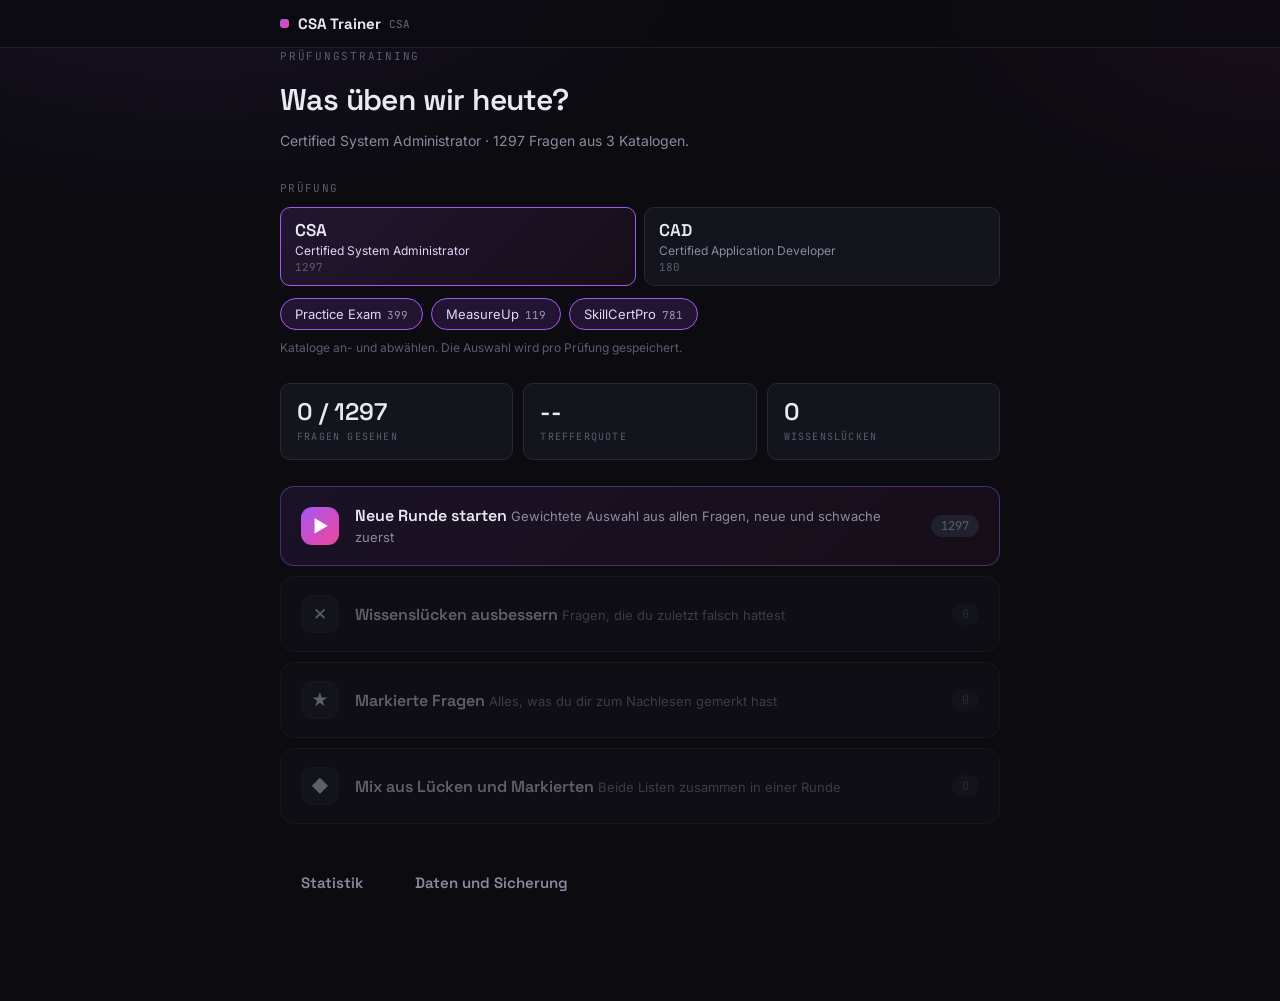
==== commit ade5b465: "skillcert" ====
--- a/standalone.html
+++ b/standalone.html
@@ -588,7 +588,7 @@
 </main>
 
 <script>
-window.__EMBEDDED_QUESTIONS__ = {"manifest": {"_hinweis": "Neue Kataloge hier eintragen. exam gruppiert die Kataloge im Prüfungs-Umschalter, id muss stabil bleiben (daran hängt die gespeicherte Auswahl).", "defaultExam": "CSA", "exams": {"CSA": "Certified System Administrator", "CAD": "Certified Application Developer"}, "catalogs": [{"id": "csa-pdf", "exam": "CSA", "label": "Practice Exam", "file": "questions.json"}, {"id": "csa-measureup", "exam": "CSA", "label": "MeasureUp", "file": "measureup.json"}, {"id": "cad-muriellelutz", "exam": "CAD", "label": "Murielle und Lutz", "file": "cad-muriellelutz.json"}]}, "catalogs": [{"id": "csa-pdf", "exam": "CSA", "label": "Practice Exam", "file": "questions.json", "data": {"meta": {"title": "ServiceNow CSA", "subtitle": "Practice Exam", "version": 1, "source": "servicenow-csa-practice-questions.pdf", "count": 399}, "questions": [{"id": "q1kwzt4s", "number": "Q1", "category": "Service Catalog", "difficulty": "easy", "question": "A Service Catalog may include which of the following components?", "options": ["Order Guides, Exchange Rates, Calendars", "Order Guides, Catalog Items, and Interceptors", "Catalog Items, Asset Contracts, Task Surveys", "Record Producers, Order Guides, and Catalog Items"], "answer": ["D"], "explanation": "A Service Catalog is assembled from Catalog Items (the orderable products and services), Order Guides (which bundle several related items into a single guided request), and Record Producers (catalog-style forms that create records on a target table). Option D names all three. The other choices fold in unrelated platform features such as Exchange Rates, Calendars, Asset Contracts, and Task Surveys, none of which are catalog building blocks.", "reference": "ServiceNow Docs - Service Catalog Management", "referenceUrl": "https://www.servicenow.com/docs/bundle/xanadu-servicenow-platform/page/product/service-catalog-management/concept/c_ServiceCatalogManagement.html"}, {"id": "q1pp2w8c", "number": "Q2", "category": "Import Sets & Data Sources", "difficulty": "medium", "question": "Which one of the following statements applies to a set of fields when they are coalesced during an import?", "options": ["If a match is found using the coalesce fields, the existing record is updated with the information being imported", "If a match is not found using the coalesce fields, the system does not create a Transform Map", "If a match is found using the coalesce fields, the system creates a new record", "If a match is not found using the coalesce fields, the existing record is updated with the information being imported"], "answer": ["A"], "explanation": "The coalesce fields serve as the match key during a transform. When the system finds an existing record whose coalesce value equals the incoming row, it updates that record rather than inserting a duplicate (A). If no match exists it inserts a new record, so options C and D have the logic reversed, and coalescing has no bearing on whether a Transform Map is created (B).", "reference": "ServiceNow Docs - Field mapping and coalesce", "referenceUrl": "https://www.servicenow.com/docs/bundle/xanadu-platform-administration/page/script/server-scripting/concept/c_MappingOptions.html"}, {"id": "qin3sh3", "number": "Q3", "category": "Reporting & Analytics", "difficulty": "medium", "question": "As it relates to ServiceNow reporting, which of the following statements describes what a metric can do?", "options": ["A metric is a report gauge used on homepages to display real-time data", "A metric is a time measurement used to report the effectiveness of workflows and SLAs", "A metric is used to measure and evaluate the effectiveness of IT service management processes", "A metric is a comparative measurement used to report the effectiveness of workflows and SLAs."], "answer": ["C"], "explanation": "A Metric measures and evaluates how effective and efficient your ITSM processes are over time, such as how long a record spends in a given state (C). A gauge (A) is a homepage visualization rather than the metric itself, and options B and D describe SLA behavior, not what a metric does.", "reference": "ServiceNow Docs - Metrics", "referenceUrl": "https://www.servicenow.com/docs/bundle/xanadu-now-intelligence/page/use/reporting/concept/c_Metrics.html"}, {"id": "q1vst3p5", "number": "Q4", "category": "Service Catalog", "difficulty": "medium", "question": "The display Sequence is controlled in a Service Catalog item using which of the following?", "options": ["The Default Value field in the Catalog Item form", "The Sequence field in the Catalog Item form", "The Order field in the Variable form", "The Choice field in the Variable form"], "answer": ["C"], "explanation": "The order in which variables appear on a catalog item is governed by the Order field on each Variable record; lower Order values render higher on the form (C). The Default Value field seeds a starting value, the Choice field defines selectable options for choice-type variables, and there is no Sequence field on the Catalog Item form that drives variable display order.", "reference": "ServiceNow Docs - Service Catalog variables", "referenceUrl": "https://www.servicenow.com/docs/bundle/xanadu-servicenow-platform/page/product/service-catalog-management/concept/c_ServiceCatalogVariables.html"}, {"id": "qnkbc9d", "number": "Q5", "category": "Reporting & Analytics", "difficulty": "medium", "question": "Reports can be created from which different places in the platform? (Choose two.)", "options": ["List column heading", "Metrics module", "Statistics module", "View / Run module"], "answer": ["A", "D"], "explanation": "A report can be generated straight from a list column heading by clicking the header and choosing a chart/create-report option (A), and from the Reports application using the View / Run module, which opens the report designer (D). The Metrics and Statistics modules (B and C) are not entry points for building reports.", "reference": "ServiceNow Docs - Create a report", "referenceUrl": "https://www.servicenow.com/docs/bundle/xanadu-now-intelligence/page/use/reporting/task/t_CreateAReport.html"}, {"id": "qpu3gvy", "number": "Q6", "category": "Knowledge Management", "difficulty": "medium", "question": "Knowledge base search results can be sorted by which of the following? (Choose three.)", "options": ["Most recent update", "Popularity", "Relevancy", "Manager assignment", "Number of views"], "answer": ["A", "C", "E"], "explanation": "Knowledge search results can be sorted by Relevancy (best keyword match), Most recent update (newest content), and Number of views (most-read articles) - A, C, and E. 'Popularity' and 'Manager assignment' are not standard Knowledge search sort options.", "reference": "ServiceNow Docs - Knowledge Management search", "referenceUrl": "https://www.servicenow.com/docs/bundle/xanadu-servicenow-platform/page/product/knowledge-management/concept/knowledge-search.html"}, {"id": "qor7i6g", "number": "Q7", "category": "Service Catalog", "difficulty": "medium", "question": "What is the path an administrator could take to view the fulfillment stage task list for an order placed by a user?", "options": ["RITM (Number)>REQ (Number)>PROCUREMENT (Number)", "REQ (Number)>RITM (Number)>PROCUREMENT (Number)", "REQ (Number)>RITM (Number)>TASK (Number)", "FULFILLMENT (Number)>RITM (Number)>TASK (Number)"], "answer": ["C"], "explanation": "Placing an order creates a Request (REQ). Each REQ holds one or more Requested Items (RITM), and every RITM spawns the catalog Tasks (TASK) that fulfillers actually work. The administrator therefore drills REQ to RITM to TASK (C). 'Procurement' and 'Fulfillment' are not records in this chain.", "reference": "ServiceNow Docs - Service Catalog request fulfillment", "referenceUrl": "https://www.servicenow.com/docs/bundle/xanadu-servicenow-platform/page/product/service-catalog-management/concept/c_RequestFulfillment.html"}, {"id": "qega9rs", "number": "Q8", "category": "User Interface & Navigation", "difficulty": "easy", "question": "Which term refers to application menus and modules which you may want to access quickly and often?", "options": ["Breadcrumb", "Favorite", "Tag", "Bookmark"], "answer": ["B"], "explanation": "Application menus and modules you want to reach quickly are saved as Favorites, accessible from the star/favorites view in the Application Navigator (B). A Bookmark is a browser-level concept, a Breadcrumb shows your filter path on a list, and a Tag labels records, so none of those is the navigator shortcut described.", "reference": "ServiceNow Docs - Favorites in the navigator", "referenceUrl": "https://www.servicenow.com/docs/bundle/xanadu-platform-user-interface/page/administer/navigation-and-ui/concept/c_Favorites.html"}, {"id": "q1jm7x4z", "number": "Q9", "category": "Service Catalog", "difficulty": "easy", "question": "What is generated from the Service Catalog once a user places an order for an item or service?", "options": ["A change request", "An Order Guide", "A request", "An SLA"], "answer": ["C"], "explanation": "Submitting a catalog order generates a Request (REQ), the top-level record that tracks the overall order and contains the individual Requested Items (C). An Order Guide is a tool used before ordering to bundle items, a change request belongs to Change Management, and an SLA tracks timeliness rather than being created by placing an order.", "reference": "ServiceNow Docs - Requests, items, and tasks", "referenceUrl": "https://www.servicenow.com/docs/bundle/xanadu-servicenow-platform/page/product/service-catalog-management/concept/c_RequestFulfillment.html"}, {"id": "q18m6ejr", "number": "Q10", "category": "Application Access & Security", "difficulty": "medium", "question": "From the user menu, which actions can a user select? (Choose three.)", "options": ["Send Notifications", "Log Out ServiceNow", "Elevate Roles", "Impersonate Users", "Order from Service Catalog", "Approve Records"], "answer": ["B", "C", "D"], "explanation": "From the user/settings menu in the top-right banner a user can Log Out, Elevate Roles (temporarily activate elevated privileges such as security_admin), and Impersonate Users (admins acting as another user for testing) - B, C, and D. Sending notifications, ordering from the catalog, and approving records are performed elsewhere in the platform, not from this menu.", "reference": "ServiceNow Docs - Elevate role privileges", "referenceUrl": "https://www.servicenow.com/docs/bundle/xanadu-platform-security/page/administer/contextual-security/task/t_ElevatePrivilegeRole.html"}, {"id": "q1gxt0dk", "number": "Q11", "category": "Platform Automation", "difficulty": "medium", "question": "Buttons, form links, and context menu items are all examples of what type of functionality?", "options": ["Business Rule", "UI Action", "Client Script", "UI Policy"], "answer": ["B"], "explanation": "Buttons, form links, and context-menu items are all configured as UI Actions, which place clickable controls in the interface that run server- or client-side logic (B). Business Rules execute on the server during database operations, Client Scripts react to form events, and UI Policies dynamically change field state, so none of them renders those clickable controls.", "reference": "ServiceNow Docs - UI Actions", "referenceUrl": "https://www.servicenow.com/docs/bundle/xanadu-application-development/page/script/ui-actions/concept/c_UIActions.html"}, {"id": "q15zxvfm", "number": "Q12", "category": "Service Catalog", "difficulty": "easy", "question": "Which of the following is true of Service Catalog items in relation to the Service Catalog?", "options": ["They run behind the scenes.", "They are the building blocks.", "They are optional.", "They provide options."], "answer": ["B"], "explanation": "Catalog Items are the fundamental building blocks of a Service Catalog; they are the orderable products and services that users actually request (B). They are visible front-end records rather than something that runs behind the scenes, they are not optional to a functioning catalog, and 'provide options' more accurately describes variables within an item.", "reference": "ServiceNow Docs - Catalog Items", "referenceUrl": "https://www.servicenow.com/docs/bundle/xanadu-servicenow-platform/page/product/service-catalog-management/concept/c_ServiceCatalogManagement.html"}, {"id": "q12ppwq2", "number": "Q13", "category": "Application Access & Security", "difficulty": "hard", "question": "Table access control rules are processed in the following order:", "options": ["any table name (wildcard), parent table name, table name", "table name, parent table name, any table name (wildcard)", "parent table name, table name, any table name (wildcard)", "any table name (wildcard), table name, parent table name"], "answer": ["B"], "explanation": "ServiceNow evaluates matching ACLs from most specific to least specific: the table's own ACL first, then ACLs on its parent table(s), and finally the wildcard (*) 'any table' rule - order B. Because access requires passing the most specific applicable rule, specificity is checked before the catch-all wildcard.", "reference": "ServiceNow Docs - How access control rules are processed", "referenceUrl": "https://www.servicenow.com/docs/bundle/xanadu-platform-security/page/administer/contextual-security/concept/access-control-rules.html"}, {"id": "q1941wwa", "number": "Q14", "category": "Database Administration", "difficulty": "easy", "question": "What is the platform name for the user table?", "options": ["u_users", "sys_users", "x_users", "sys_user"], "answer": ["D"], "explanation": "The platform (database) name of the User table is sys_user (D), singular and carrying the sys_ prefix used for core platform tables. 'sys_users' is wrong because it is plural, while the u_ and x_ prefixes denote custom tables in the global and scoped applications respectively, not the core User table.", "reference": "ServiceNow Docs - User administration (sys_user)", "referenceUrl": "https://www.servicenow.com/docs/bundle/xanadu-platform-administration/page/administer/users-and-groups/concept/c_UserAdministration.html"}, {"id": "q22ytoo", "number": "Q15", "category": "Service Catalog", "difficulty": "easy", "question": "A req number in the Service Catalog represents", "options": ["the order number.", "the stage.", "the task to complete.", "the individual item in the order."], "answer": ["A"], "explanation": "A REQ (Request) number represents the overall order a user places (A). Within that request, each Requested Item (RITM) is an individual item in the order, and catalog Tasks (TASK) track the work to complete it, so 'the individual item' and 'the task' describe RITM and TASK rather than REQ.", "reference": "ServiceNow Docs - Requests, items, and tasks", "referenceUrl": "https://www.servicenow.com/docs/bundle/xanadu-servicenow-platform/page/product/service-catalog-management/concept/c_RequestFulfillment.html"}, {"id": "q1nk0yv4", "number": "Q16", "category": "User Interface & Navigation", "difficulty": "medium", "question": "Which would not appear in the history section of the application navigator?", "options": ["Records", "UI Pages", "Lists", "Forms"], "answer": ["B"], "explanation": "The History section of the Application Navigator records the lists, forms, and individual records a user has recently visited, so it surfaces Records, Lists, and Forms. UI Pages are standalone Jelly/HTML pages that are not tracked as navigation history, which is why B is the item that would NOT appear.", "reference": "ServiceNow Docs - Application Navigator history", "referenceUrl": "https://www.servicenow.com/docs/bundle/xanadu-platform-user-interface/page/administer/navigation-and-ui/concept/application-navigator.html"}, {"id": "q1nv5ugg", "number": "Q17", "category": "Migration & Update Sets", "difficulty": "medium", "question": "Which one of the following statements is a recommendation from ServiceNow about update sets?", "options": ["Avoid using the Default Update set as an Update Set for moving customizations from instance to instance", "Before moving customizations from instance to instance with Update Sets, ensure that both instances are different versions", "Use the Baseline Update Set to store the contents of items after they are changed the first time", "Once an Update Set is closed as 'Complete', change it back to 'In Progress' until it is applied to another instance"], "answer": ["A"], "explanation": "ServiceNow recommends not using the Default update set to move customizations between instances (A); leave Default in place and create named update sets for your work. The others are anti-patterns: source and target instances should be on the same version, a Completed set should not be reopened, and the Baseline set is a system-managed record used for back-out rather than a place you store changes.", "reference": "ServiceNow Docs - Update Sets", "referenceUrl": "https://www.servicenow.com/docs/bundle/xanadu-application-development/page/build/system-update-sets/concept/c_UpdateSets.html"}, {"id": "q1puzl4u", "number": "Q18", "category": "Flow Designer & Workflows", "difficulty": "easy", "question": "Which of the following is used to initiate a flow?", "options": ["A Trigger", "Core Action", "A spoke", "An Event"], "answer": ["A"], "explanation": "Every Flow Designer flow begins with a Trigger, which defines the condition that starts the flow, such as a record being created or updated, a schedule, or an inbound email (A). Core Actions are steps inside the flow, a Spoke is a packaged set of integration actions, and an Event is a separate, legacy automation mechanism.", "reference": "ServiceNow Docs - Flow Designer triggers", "referenceUrl": "https://www.servicenow.com/docs/bundle/xanadu-build-workflows/page/administer/flow-designer/concept/flow-triggers.html"}, {"id": "qzxm2tu", "number": "Q19", "category": "Service Catalog", "difficulty": "hard", "question": "For administrators creating new Service Catalog items, what is a characteristic they should know about Service Catalog variables?", "options": ["Service Catalog variables can only be used in Record Producers", "Service Catalog variables can only be used in Order Guides", "Service Catalog variables cannot affect the order price", "Service Catalog variables are global by default"], "answer": ["D"], "explanation": "The source answer marks D, treating variables as global by default. In practice this is misleading: each variable is owned by a single catalog item unless it is deliberately created as a Variable Set and shared, and price-affecting variables (such as pricing on a choice) directly contradict option C. Options A and B are clearly false because variables are used across catalog items generally, not solely in Record Producers or Order Guides.", "reference": "ServiceNow Docs - Service Catalog variables", "referenceUrl": "https://www.servicenow.com/docs/bundle/xanadu-servicenow-platform/page/product/service-catalog-management/concept/c_ServiceCatalogVariables.html"}, {"id": "q1bx4xzu", "number": "Q20", "category": "Lists, Filters & Forms", "difficulty": "medium", "question": "Which one of the following statements is true about column context menus?", "options": ["It displays actions such as creating quick reports, configuring the list, and exporting data", "It displays actions related to filtering options, assigning tags, and search", "It displays actions related to viewing and filtering the entire list", "It displays actions such as view form, view related task, and add relationship"], "answer": ["A"], "explanation": "The column context menu, opened by clicking a list column heading, exposes actions for working with the displayed data such as creating quick reports, configuring the list, grouping, and exporting (A). Viewing a related form or record and 'add relationship' belong to the row/record context menu, not the column header menu.", "reference": "ServiceNow Docs - List column context menu", "referenceUrl": "https://www.servicenow.com/docs/bundle/xanadu-platform-user-interface/page/use/using-lists/concept/c_ListColumnContextMenu.html"}, {"id": "q1twidwc", "number": "Q21", "category": "Application Access & Security", "difficulty": "hard", "question": "Which one statement correctly describes access control rule evaluation?", "options": ["Rules are evaluated using roles. The role with the most permissions evaluates the rules first", "If more than one rule applies to a row, the older rule is evaluated first", "If a row level rule and a field level rule exist, both rules must be true before an operation is allowed", "Rules are evaluated from the general to the specific, so a table rule must be active to continue"], "answer": ["C"], "explanation": "For a given operation ServiceNow evaluates both the table/row-level ACL and the more specific field-level ACL, and the user must pass BOTH before access is granted (option C). Option D is wrong because ACLs are matched most-specific to most-general (specific-to-general), not 'general to the specific.' Options A and B misstate the algorithm: evaluation order is not based on which role has the most permissions, nor on rule age.", "reference": "ServiceNow Docs - Access control rule evaluation", "referenceUrl": "https://www.servicenow.com/docs/bundle/xanadu-platform-security/page/administer/contextual-security/concept/access-control-rules.html"}, {"id": "qetbfgb", "number": "Q22", "category": "Import Sets & Data Sources", "difficulty": "medium", "question": "When using the load data and transform map process, what is the mapping Assist used for?", "options": ["Mapping fields using the Import Log", "Mapping fields using Transform History", "Mapping fields using an SLA", "Mapping fields using a Field Map"], "answer": ["D"], "explanation": "Mapping Assist is the visual tool that lets you create field maps by pairing source columns to target fields, so it maps fields using a Field Map (D). The Import Log and Transform History are diagnostic records of what happened during a load, and an SLA is unrelated to field mapping entirely.", "reference": "ServiceNow Docs - Mapping fields with Mapping Assist", "referenceUrl": "https://www.servicenow.com/docs/bundle/xanadu-platform-administration/page/script/server-scripting/concept/c_MappingFieldsWithMappingAssist.html"}, {"id": "q166p81e", "number": "Q23", "category": "Database Administration", "difficulty": "medium", "question": "Which one of the following statements describes the contents of the configuration management database (CMDB)?", "options": ["The CMDB contains data about tangible and intangible business assets", "The CMDB contains the Business Rules that direct the intangible, configurable assets used by a company", "The CMDB archives all Service Management PaaS equipment metadata and usage statistics", "The CMDB contains ITIL process data pertaining to configuration items"], "answer": ["A"], "explanation": "The CMDB stores configuration items (CIs), which span both tangible assets such as servers and laptops and intangible ones such as business services and applications (A). It does not hold Business Rules (B), it is not merely an archive of PaaS equipment statistics (C), and it stores CI data rather than ITIL process records themselves (D).", "reference": "ServiceNow Docs - Configuration Management Database", "referenceUrl": "https://www.servicenow.com/docs/bundle/xanadu-servicenow-platform/page/product/configuration-management/concept/c_ConfigurationManagementDatabase.html"}, {"id": "q55tlgw", "number": "Q24", "category": "Lists, Filters & Forms", "difficulty": "easy", "question": "In what order should filter elements be specified?", "options": ["Field, Operator, then Value", "Field, Operator, then Condition", "Operator, Condition, then Value", "Value, Operator, then Field"], "answer": ["A"], "explanation": "A filter condition is built in the order Field, Operator, then Value, for example 'Priority' 'is' '1 - Critical' (A). The other sequences scramble these elements; 'Condition' is the whole expression rather than a standalone third element, and reversing to Value-first does not match how the con‐ dition builder accepts input.", "reference": "ServiceNow Docs - Filters and the condition builder", "referenceUrl": "https://www.servicenow.com/docs/bundle/xanadu-platform-user-interface/page/use/using-lists/concept/c_Filters.html"}, {"id": "qefiywq", "number": "Q25", "category": "Platform Automation", "difficulty": "medium", "question": "Which statement is true about business rules?", "options": ["A business rule must run before a database action occurs", "A business rule can be a piece of Javascript", "A business rule must not run before a database action occurs", "A business rule monitors fields on a form"], "answer": ["B"], "explanation": "A Business Rule is server-side logic written in JavaScript that runs when records are queried, inserted, updated, or deleted (B). It can be configured to run before, after, async, or on display relative to the database action, so 'must run before' and 'must not run before' are both false, and monitoring fields on a form as a user types is the job of Client Scripts and UI Policies.", "reference": "ServiceNow Docs - Business Rules", "referenceUrl": "https://www.servicenow.com/docs/bundle/xanadu-application-development/page/script/business-rules/concept/c_BusinessRules.html"}, {"id": "q1ijqu37", "number": "Q26", "category": "Platform Automation", "difficulty": "medium", "question": "Which of the following are a type of client scripts supported in ServiceNow? (Choose four.)", "options": ["onSubmit", "onUpdate", "onCellEdit", "onLoad", "onEdit", "onChange", "onSave"], "answer": ["A", "C", "D", "F"], "explanation": "ServiceNow supports four client script types: onLoad (runs when the form loads), onChange (runs when a specified field changes), onSubmit (runs when the form is submitted), and onCell‐ Edit (runs when a field is edited inline in a list) - A, C, D, and F. onUpdate, onEdit, and onSave are not valid client script types.", "reference": "ServiceNow Docs - Client Scripts", "referenceUrl": "https://www.servicenow.com/docs/bundle/xanadu-application-development/page/script/client-scripts/concept/c_ClientScripts.html"}, {"id": "q18u73wc", "number": "Q27", "category": "Database Administration", "difficulty": "medium", "question": "Which type of tables may be extended by other tables, but do not extend another table?", "options": ["Base Tables", "Core Tables", "Extended Tables", "Custom Tables"], "answer": ["A"], "explanation": "A Base Table sits at the top of a class hierarchy: other tables can extend it, but it does not itself extend a parent (A). Extended Tables are by definition children that inherit from a parent, Core Tables refers broadly to ServiceNow's built-in tables, and Custom Tables are simply tables an admin creates, which may or may not extend something.", "reference": "ServiceNow Docs - Table extension", "referenceUrl": "https://www.servicenow.com/docs/bundle/xanadu-platform-administration/page/administer/table-administration/concept/c_TableExtension.html"}, {"id": "q1q50vac", "number": "Q28", "category": "Service Catalog", "difficulty": "easy", "question": "Which of the following statement describes the purpose of an order guide?", "options": ["Order Guides restrict the number of items in an order to only one item per request", "Order Guide provide a list of guidelines for Administrators on how to set up item variables", "Order Guide provide the ability to order multiple, related items as one request", "Order Guides take the user directly to the checkout without prompting for information"], "answer": ["C"], "explanation": "An Order Guide lets a user order multiple related items together as a single request, often gathering shared information once and using it to populate each included item (C). This is the opposite of restricting an order to one item (A), it is a user-facing ordering tool rather than admin guidelines (B), and it adds a guided flow rather than skipping straight to checkout (D).", "reference": "ServiceNow Docs - Order Guides", "referenceUrl": "https://www.servicenow.com/docs/bundle/xanadu-servicenow-platform/page/product/service-catalog-management/concept/c_OrderGuides.html"}, {"id": "q1r33pjm", "number": "Q29", "category": "Self-Service & Notifications", "difficulty": "medium", "question": "Which tool is used to have conversations with logged-in users in real-time?", "options": ["Connect Chat", "Now Messenger", "User Presence", "Comments"], "answer": ["A"], "explanation": "Connect Chat provides real-time messaging between logged-in users, supporting one-to-one and group conversations inside the platform (A). User Presence only indicates whether someone is online, Comments are an asynchronous journal field on records, and Now Messenger refers to the Virtual Agent end-user chat widget rather than person-to-person chat.", "reference": "ServiceNow Docs - Connect Chat", "referenceUrl": "https://www.servicenow.com/docs/bundle/xanadu-servicenow-platform/page/use/collaboration/concept/c_ConnectChat.html"}, {"id": "qmkye89", "number": "Q30", "category": "Database Administration", "difficulty": "medium", "question": "Which of the following concepts are associated with the ServiceNow CMDB? (Choose four.)", "options": ["Service Processes", "User Permissions", "Tables and Fields", "A Database", "The Dependency View"], "answer": ["A", "C", "D", "E"], "explanation": "The CMDB is associated with a Database of configuration items, the Tables and Fields that model those CIs, the Service Processes the CIs support, and the Dependency View that visualizes CI relationships - A, C, D, and E. User Permissions are governed by roles and ACLs, which are a separate security concern rather than a CMDB concept.", "reference": "ServiceNow Docs - CMDB concepts", "referenceUrl": "https://www.servicenow.com/docs/bundle/xanadu-servicenow-platform/page/product/configuration-management/concept/c_ConfigurationManagementDatabase.html"}, {"id": "qtf1eu8", "number": "Q31", "category": "Lists, Filters & Forms", "difficulty": "medium", "question": "What is a formatter?", "options": ["A formatter allows you to configure applications on your instance", "A formatter is a form element used to display information that is not a field in the record", "A formatter allows you to populate fields automatically", "A formatter is a set of conditions applied to a table to help find and work with data"], "answer": ["B"], "explanation": "A formatter is a form element that displays information not stored directly as a field on the record, such as an Activity stream or an Approvers summary (B). Automatically populating fields is the job of scripts or defaults (C), and a set of conditions applied to a table to find data describes a filter (D), not a formatter.", "reference": "ServiceNow Docs - Formatters", "referenceUrl": "https://www.servicenow.com/docs/bundle/xanadu-platform-user-interface/page/administer/form-administration/concept/c_Formatters.html"}, {"id": "q9d2mtx", "number": "Q32", "category": "User Interface & Navigation", "difficulty": "medium", "question": "When searching using the app navigator search field, what can be returned? (Choose four.)", "options": ["Names of Applications and Modules", "Names of Modules", "Names of Applications", "Favorites", "History Records", "Titles of Dashboard Gauges"], "answer": ["A", "B", "C", "D"], "explanation": "Typing in the Application Navigator filter narrows the navigation tree by matching application names, module names, the combination of both, and favorites - A, B, C, and D. It filters the navigator content, so it does not return browsing History records or the titles of dashboard gauges.", "reference": "ServiceNow Docs - Application Navigator filter", "referenceUrl": "https://www.servicenow.com/docs/bundle/xanadu-platform-user-interface/page/administer/navigation-and-ui/concept/application-navigator.html"}, {"id": "q191fqoo", "number": "Q33", "category": "Database Administration", "difficulty": "easy", "question": "Which technique is used to get information from a series of referenced fields from different tables?", "options": ["Table-Walking", "Sys_ID Pulling", "Dot-Walking", "Record-Hopping"], "answer": ["C"], "explanation": "Dot-walking follows reference fields from one table to another using dot notation, for example caller_id.department.name, to reach values on related records (C). 'Table-Walking', 'Sys_ID Pulling', and 'Record-Hopping' are not ServiceNow terms and are included only as distractors.", "reference": "ServiceNow Docs - Dot-walking", "referenceUrl": "https://www.servicenow.com/docs/bundle/xanadu-platform-administration/page/use/navigation/concept/c_DotWalking.html"}, {"id": "q1g3en2c", "number": "Q34", "category": "Database Administration", "difficulty": "medium", "question": "What is a schema map?", "options": ["A schema map enables administrators to define records from specific tables as trouble sources for Configuration Items", "A schema map graphically organizes the visual task boards for the CMDB", "A schema map graphically displays the Configuration Items that support a business service", "A schema map displays the details of tables and their relationships in a visual manner, allowing administrators to view and easily access different parts of the database schema"], "answer": ["D"], "explanation": "A schema map visually displays tables and the relationships between them, letting administrators explore and navigate the database schema (D). Graphically displaying the CIs that support a business service describes a dependency/business service map (C), and the other options invent unrelated trouble-source or task-board behavior.", "reference": "ServiceNow Docs - Schema map", "referenceUrl": "https://www.servicenow.com/docs/bundle/xanadu-platform-administration/page/administer/table-administration/concept/c_SchemaMap.html"}, {"id": "q1o1ve4", "number": "Q35", "category": "Migration & Update Sets", "difficulty": "easy", "question": "Which one of the following statements best describes the purpose of an update set?", "options": ["An Update Set allows administrators to group a series of changes into a named set and then move this set as a unit to other systems", "By default, an Update Set includes customizations, Business Rules, and homepages", "An Update Set is a group of customizations that is moved from Production to Development", "By default, the changes included in an Update Set are visible only in the instance to which they are applied"], "answer": ["A"], "explanation": "An Update Set groups a series of configuration changes into a named bundle that can be moved as a single unit to other instances (A). Update Sets normally promote changes from a lower environment such as Development up to Production, not the reverse (C), and the remaining options misstate default contents and visibility.", "reference": "ServiceNow Docs - Update Sets", "referenceUrl": "https://www.servicenow.com/docs/bundle/xanadu-application-development/page/build/system-update-sets/concept/c_UpdateSets.html"}, {"id": "qn2qjst", "number": "Q36", "category": "User Interface & Navigation", "difficulty": "medium", "question": "Which of the following can be customized through the Basic Configuration UI 16 module? (Choose three.)", "options": ["Banner Image", "Record Number Format", "Browser Tab Title", "System Date Format", "Form Header Size"], "answer": ["A", "C", "D"], "explanation": "The Basic Configuration (UI16) module lets administrators set branding and global preferences such as the Banner Image, the Browser Tab Title, and the System Date Format - A, C, and D. Record Number Format is configured per table on the Number record, and there is no Form Header Size setting in this module.", "reference": "ServiceNow Docs - Branding and Basic Configuration (UI16)", "referenceUrl": "https://www.servicenow.com/docs/bundle/xanadu-platform-user-interface/page/administer/navigation-and-ui/task/t_ConfigureUI16Branding.html"}, {"id": "qn5b8d3", "number": "Q37", "category": "Application Access & Security", "difficulty": "easy", "question": "What is the function of user impersonation?", "options": ["Testing and visibility", "Activate verbose logging", "View custom perspectives", "Unlock Application master list"], "answer": ["A"], "explanation": "Impersonation lets an administrator act as another user to test what that user can see and do, which is invaluable for verifying roles, ACLs, and the self-service experience (A). It does not enable verbose logging, render special perspectives, or unlock any application master list.", "reference": "ServiceNow Docs - Impersonate a user", "referenceUrl": "https://www.servicenow.com/docs/bundle/xanadu-platform-administration/page/administer/users-and-groups/task/t_ImpersonateAUser.html"}, {"id": "qqb6no1", "number": "Q38", "category": "Database Administration", "difficulty": "medium", "question": "What information does the system dictionary contain?", "options": ["The human-readable labels and language settings", "The definition for each table and column", "The information on how tables relate to each other", "The language dictionary used for spell checking"], "answer": ["B"], "explanation": "The System Dictionary (sys_dictionary) stores the definition of every table and field, including data type, length, and attributes (B). Human-readable labels live in the related Field Labels (sys_documentation) table (A), table relationships are modeled separately through references and the schema map (C), and it has nothing to do with spell-check dictionaries (D).", "reference": "ServiceNow Docs - System Dictionary", "referenceUrl": "https://www.servicenow.com/docs/bundle/xanadu-platform-administration/page/administer/table-administration/concept/c_SystemDictionary.html"}, {"id": "q1sshkyy", "number": "Q39", "category": "Lists, Filters & Forms", "difficulty": "medium", "question": "When working on a form, what is the difference between insert and update operations?", "options": ["Insert creates a new record and Update saves changes, both remain on the form", "Insert creates a new record and Update saves changes, both exit the form", "Insert saves changes and exits the form, Update saves changes and remains on the form", "Insert saves changes and remains on the form, Update saves changes and exits the form"], "answer": ["B"], "explanation": "Insert creates a brand-new record from the current form values, and Update saves changes to the existing record; in both cases the user is returned to the previous list rather than left on the form (B). This contrasts with Save, which commits changes but keeps you on the form, so the options that 'remain on the form' confuse Insert/Update with Save behavior.", "reference": "ServiceNow Docs - Form save, insert, and update", "referenceUrl": "https://www.servicenow.com/docs/bundle/xanadu-platform-user-interface/page/use/using-forms/concept/c_FormButtons.html"}, {"id": "q152why2", "number": "Q40", "category": "Platform Automation", "difficulty": "medium", "question": "How is the Event Log different from the Event Registry?", "options": ["Event Log contains generated Events, the Event Registry is a table of Event definitions", "Event Log is formatted in the Log style, the Event Registry displays different fields", "Event Log lists Events that were triggered by integrations, the Event Registry lists the Events that were triggered during the day (24-hour period)", "Event Log is the same as the Event Registry"], "answer": ["A"], "explanation": "The Event Log (sysevent) records actual event instances that the system has generated and queued, while the Event Registry (sysevent_register) is the catalog of event definitions that can be fired (A). They are therefore not the same record set (D), and the other options misdescribe the distinction as formatting or time-window differences.", "reference": "ServiceNow Docs - Events and the Event Registry", "referenceUrl": "https://www.servicenow.com/docs/bundle/xanadu-application-development/page/administer/notification/concept/c_EventRegistry.html"}, {"id": "q6ry94b", "number": "Q41", "category": "Database Administration", "difficulty": "hard", "question": "What is a dictionary override?", "options": ["A Dictionary Override is an incoming customer update in an Update Set which applies to the same objects as a newer local customer update", "A Dictionary Override is the addition, modification, or removal of anything that could have an effect on IT services", "A Dictionary Override is a task within a workflow that requests an action before the workflow can continue", "A Dictionary Override sets field properties in extended tables"], "answer": ["D"], "explanation": "A Dictionary Override lets you change selected attributes of an inherited field (such as default value, mandatory, or read-only) on a child table without affecting the parent, so it sets field properties in extended tables (D). Option B defines a Change, option C describes an approval/workflow activity, and option A describes an update collision, none of which is a dictionary override.", "reference": "ServiceNow Docs - Dictionary overrides", "referenceUrl": "https://www.servicenow.com/docs/bundle/xanadu-platform-administration/page/administer/table-administration/concept/c_DictionaryOverrides.html"}, {"id": "q5mmmed", "number": "Q42", "category": "Application Access & Security", "difficulty": "medium", "question": "Which group of permissions is used to control application and module access?", "options": ["Access Control Rules", "UI Policies", "Roles", "Assignment Rules"], "answer": ["C"], "explanation": "Applications and modules are shown or hidden based on Roles; you assign a required role to the application menu or module, and only users with that role see it (C). Access Control Rules secure data operations on tables and fields, UI Policies control field behavior on forms, and Assignment Rules route records, so none of those governs navigator visibility.", "reference": "ServiceNow Docs - Roles", "referenceUrl": "https://www.servicenow.com/docs/bundle/xanadu-platform-administration/page/administer/roles/concept/c_Roles.html"}, {"id": "qsjv2pk", "number": "Q43", "category": "Service Catalog", "difficulty": "medium", "question": "What is a record producer?", "options": ["A Record Producer is a type of Catalog Item that is used for Requests, not Services", "A Record Producer creates user records", "A Record Producer is a type of Catalog Item that provides easy ordering by bundling requests", "A Record Producer is a type of a Catalog Item that allows users to create task-based records from the Service Catalog"], "answer": ["D"], "explanation": "A Record Producer is a special catalog item that presents a friendly, catalog-style form and uses it to create a record on a target table, commonly a task-based table such as Incident (D). Bundling related items for easy ordering describes an Order Guide (C), and Record Producers can create records on many tables rather than only user records (B).", "reference": "ServiceNow Docs - Record Producers", "referenceUrl": "https://www.servicenow.com/docs/bundle/xanadu-servicenow-platform/page/product/service-catalog-management/concept/c_RecordProducer.html"}, {"id": "q1pktuz2", "number": "Q44", "category": "Service Catalog", "difficulty": "medium", "question": "Create incident, password reset, and report Outage: what do these services in the Service Catalog have in common?", "options": ["They direct the user to a record producer", "They direct the user to a catalog property", "They direct the user to a catalog UI policy", "They direct the user to a catalog client script"], "answer": ["A"], "explanation": "Create Incident, Password Reset, and Report Outage all create a record on a target table from a catalog-style form, which is exactly what a Record Producer does (A). Catalog properties, catalog UI policies, and catalog client scripts are configuration or behavior components within catalog items rather than the user-facing item these services point to.", "reference": "ServiceNow Docs - Record Producers", "referenceUrl": "https://www.servicenow.com/docs/bundle/xanadu-servicenow-platform/page/product/service-catalog-management/concept/c_RecordProducer.html"}, {"id": "qjffhz8", "number": "Q45", "category": "Import Sets & Data Sources", "difficulty": "medium", "question": "What is the import set table?", "options": ["A table where data will be placed, post-transformation", "A table that determines relationships", "A staging area for imported records", "A repository for Update Set information"], "answer": ["C"], "explanation": "The Import Set Table is a temporary staging area that holds incoming rows before a Transform Map maps and moves them to the real target table (C). The table where data lands after transformation is the target table (A), so confusing the staging table with the destination is the key distractor here.", "reference": "ServiceNow Docs - Import Sets", "referenceUrl": "https://www.servicenow.com/docs/bundle/xanadu-platform-administration/page/administer/import-sets/concept/c_ImportSets.html"}, {"id": "q1o2zwp1", "number": "Q46", "category": "Import Sets & Data Sources", "difficulty": "medium", "question": "What is a characteristic of importing data into ServiceNow?", "options": ["An existing Transform Map can be used one time on the same import set", "Coalesce fields are used only after running Transform", "Any user can manage and set up import sets", "An existing Transform Map can be used multiple times on the same import set"], "answer": ["D"], "explanation": "A saved Transform Map is reusable; you can run it repeatedly against the same import set or against new import sets, so it is not limited to a single use (D, contradicting A). Coalesce fields are evaluated during the transform to match records, and managing import sets requires the ap‐ propriate admin/import role rather than being open to any user.", "reference": "ServiceNow Docs - Transform Maps", "referenceUrl": "https://www.servicenow.com/docs/bundle/xanadu-platform-administration/page/administer/import-sets/concept/c_TransformMaps.html"}, {"id": "q14v4xpu", "number": "Q47", "category": "Service Catalog", "difficulty": "easy", "question": "What module in the Service Catalog application does an administrator access to begin creating a new item?", "options": ["Maintain Categories", "Maintain Items", "Content Items", "Items"], "answer": ["B"], "explanation": "Administrators create and manage catalog items from the Maintain Items module, which opens the Catalog Item list where new items are defined (B). Maintain Categories manages the categories items are grouped under, and 'Content Items' and 'Items' are not the standard module used to author catalog items.", "reference": "ServiceNow Docs - Create a catalog item", "referenceUrl": "https://www.servicenow.com/docs/bundle/xanadu-servicenow-platform/page/product/service-catalog-management/task/t_CreateACatalogItem.html"}, {"id": "q12l1usa", "number": "Q48", "category": "Lists, Filters & Forms", "difficulty": "easy", "question": "Which of the following allows a user to edit field values in a list without opening the form?", "options": ["Data Editor", "Edit Menu", "List Editor", "Form Designer"], "answer": ["C"], "explanation": "The List Editor lets users edit field values directly in a list by double-clicking a cell, without opening the record's form (C). Form Designer is a tool for building form layouts, and 'Data Editor' and 'Edit Menu' are not the ServiceNow feature that enables inline list editing.", "reference": "ServiceNow Docs - Editing fields from a list", "referenceUrl": "https://www.servicenow.com/docs/bundle/xanadu-platform-user-interface/page/use/using-lists/concept/c_EditingFieldsFromAList.html"}, {"id": "qjchfw4", "number": "Q49", "category": "Service Catalog", "difficulty": "medium", "question": "Which three variable types can be added to a Service Catalog item?", "options": ["True/False, Multiple Choice, and Ordered", "True/False, Checkbox, and Number List", "Number List, Single Line Text, and Reference", "Multiple Choice, Select Box, and Checkbox"], "answer": ["D"], "explanation": "Multiple Choice, Select Box, and Checkbox are all valid catalog variable types (D). The other options pair real types with invented ones such as 'Ordered' and 'Number List', which are not standard Service Catalog variable types, making D the only set composed entirely of valid choices.", "reference": "ServiceNow Docs - Catalog variable types", "referenceUrl": "https://www.servicenow.com/docs/bundle/xanadu-servicenow-platform/page/product/service-catalog-management/reference/r_VariableTypes.html"}, {"id": "q115zfl1", "number": "Q50", "category": "Migration & Update Sets", "difficulty": "medium", "question": "How are workflows moved between instances?", "options": ["Workflows are moved using Update Sets", "Workflows are moved using Transform Maps", "Workflows are moved using Application Sets", "Workflows cannot be moved between instances"], "answer": ["A"], "explanation": "Workflows are configuration records, so they are captured and promoted between instances using Update Sets like other customizations (A). Transform Maps move imported data rather than configuration, 'Application Sets' is not a ServiceNow migration mechanism, and workflows certainly can be moved, ruling out D.", "reference": "ServiceNow Docs - Moving customizations with Update Sets", "referenceUrl": "https://www.servicenow.com/docs/bundle/xanadu-application-development/page/build/system-update-sets/concept/c_UpdateSets.html"}, {"id": "qeedbr1", "number": "Q51", "category": "Service Catalog", "difficulty": "medium", "question": "The baseline Service Catalog homepage contains links to which of the following components?", "options": ["Record Producers, Order Guides, and Catalog Items", "Order Guides, Item Variables, and Workflows", "Order Guides, Catalog Items, and Workflows", "Record Producers, Order Guides, and Item Variables"], "answer": ["A"], "explanation": "The baseline catalog homepage surfaces the user-orderable building blocks: Record Producers, Order Guides, and Catalog Items (A). Item Variables and Workflows are internal configuration and behavior elements that drive items behind the scenes rather than standalone links shown to users on the homepage.", "reference": "ServiceNow Docs - Service Catalog homepage", "referenceUrl": "https://www.servicenow.com/docs/bundle/xanadu-servicenow-platform/page/product/service-catalog-management/concept/c_ServiceCatalogManagement.html"}, {"id": "q9g3yfp", "number": "Q52", "category": "Database Administration", "difficulty": "medium", "question": "Which of the following statements is true when a new table is created by extending another table?", "options": ["The new table archives the parent table and assumed its roles in the database", "The new table inherits all of the Business Rules, Client Scripts, and UI Policies of the parent table, but none of the existing fields", "The new table inherits all of the fields of the parent table and can also contain new fields unique to itself", "The new table inherits all of the fields, but does not inherit Access Control rules, Client Scripts, and UI Policies of the parent table"], "answer": ["C"], "explanation": "An extended (child) table inherits all fields from its parent and can also define its own additional fields (C). Inheritance also carries over Business Rules, Client Scripts, UI Policies, and ACLs, so option B (no fields) and option D (no ACLs/scripts) both understate what a child table receives.", "reference": "ServiceNow Docs - Table extension and inheritance", "referenceUrl": "https://www.servicenow.com/docs/bundle/xanadu-platform-administration/page/administer/table-administration/concept/c_TableExtension.html"}, {"id": "q177o542", "number": "Q53", "category": "Database Administration", "difficulty": "medium", "question": "Where can admins check which release is running on an ServiceNow instance?", "options": ["Memory Stats module", "Stats module", "System.upgraded table", "Transactions log"], "answer": ["B"], "explanation": "The Stats module (stats.do) reports instance details including the current build name, build date, and release version (B). The Memory Stats module focuses on JVM memory, there is no 'System.upgraded' table that reports the release, and the Transactions log records request activity rather than version information.", "reference": "ServiceNow Docs - Stats page (stats.do)", "referenceUrl": "https://www.servicenow.com/docs/bundle/xanadu-platform-administration/page/administer/exporting-data/reference/r_StatsPage.html"}, {"id": "q9pmucj", "number": "Q54", "category": "Knowledge Management", "difficulty": "easy", "question": "A knowledge article must be which of the following states to display to a user?", "options": ["Published", "Drafted", "Retired", "Reviewed"], "answer": ["A"], "explanation": "An article must be in the Published state before end users can read it in the knowledge base (A). Draft articles are still being authored, Retired articles have been removed from active circulation, and 'Reviewed' is part of the workflow rather than the state that exposes the article to users.", "reference": "ServiceNow Docs - Knowledge article lifecycle", "referenceUrl": "https://www.servicenow.com/docs/bundle/xanadu-servicenow-platform/page/product/knowledge-management/concept/c_KnowledgeManagement.html"}, {"id": "q7ll9c3", "number": "Q55", "category": "Self-Service & Notifications", "difficulty": "easy", "question": "What is the name of the conversational bot platform that provides assistance to help users obtain information, make decisions, and perform common tasks?", "options": ["Answer Agent", "Live Feed", "Virtual Agent", "Connect Chat"], "answer": ["C"], "explanation": "Virtual Agent is ServiceNow's conversational bot platform that uses topics and natural language to help users find information, make decisions, and complete common tasks (C). Connect Chat is person-to-person messaging, 'Live Feed' is a social collaboration stream, and 'Answer Agent' is not a ServiceNow product.", "reference": "ServiceNow Docs - Virtual Agent overview", "referenceUrl": "https://www.servicenow.com/docs/bundle/xanadu-conversational-interfaces/page/administer/virtual-agent/concept/virtual-agent-overview.html"}, {"id": "q4xatee", "number": "Q56", "category": "Lists, Filters & Forms", "difficulty": "easy", "question": "What is the purpose of a related list?", "options": ["To create a one-to-many relationship", "To dot-walk to a core table", "To present related fields", "To present related records"], "answer": ["D"], "explanation": "A Related List displays records from another table that are related to the current record, such as the Tasks attached to a Request, presenting related records (D). It visualizes an existing relationship rather than creating one (A), and it shows whole records rather than individual related fields (C).", "reference": "ServiceNow Docs - Related lists", "referenceUrl": "https://www.servicenow.com/docs/bundle/xanadu-platform-user-interface/page/use/using-forms/concept/c_RelatedLists.html"}, {"id": "q172y5u6", "number": "Q57", "category": "Flow Designer & Workflows", "difficulty": "medium", "question": "Which one of the following statements describes the purpose of a Service Catalog workflow?", "options": ["A Service Catalog workflow generates three basic components: item variable types, tasks, and approvals", "Although a Service Catalog workflow cannot send notifications, the workflow drives complex fulfillment processes", "A Service Catalog workflow is used to drive complex fulfillment processes and sends notifications to defined users or groups", "A Service Catalog workflow generates three basic components: item variable types, tasks, and notifications"], "answer": ["C"], "explanation": "A Service Catalog workflow automates the fulfillment of a request, driving complex processes and sending notifications to the appropriate users or groups (C). Workflows absolutely can send notifications, which makes B false, and they do not 'generate' item variable types, so the lists in A and D mischaracterize what a workflow produces.", "reference": "ServiceNow Docs - Service Catalog workflows", "referenceUrl": "https://www.servicenow.com/docs/bundle/xanadu-servicenow-platform/page/product/service-catalog-management/concept/c_ServiceCatalogWorkflow.html"}, {"id": "q1doanzi", "number": "Q58", "category": "Task Management", "difficulty": "easy", "question": "Which term best describes something that is created, has worked performed upon it, and is eventually moved to a state of closed?", "options": ["report", "workflow", "event", "task"], "answer": ["D"], "explanation": "A Task is the core record type that is opened, worked, and eventually closed; incidents, problems, changes, and catalog tasks all extend the Task table and follow this lifecycle (D). A report visualizes data, a workflow automates a process, and an event is a fleeting system signal, none of which describes a worked-and-closed record.", "reference": "ServiceNow Docs - Task table", "referenceUrl": "https://www.servicenow.com/docs/bundle/xanadu-servicenow-platform/page/product/task/concept/c_Task.html"}, {"id": "q1btrpgv", "number": "Q59", "category": "Application Access & Security", "difficulty": "medium", "question": "Which are valid ServiceNow user authentication methods? (Choose three.)", "options": ["XML feed", "Local database", "LDAP", "SSO", "FTP authentication"], "answer": ["B", "C", "D"], "explanation": "ServiceNow can authenticate users against its Local database, against an external directory via LDAP, and through Single Sign-On (SSO) using SAML/OIDC - B, C, and D. 'XML feed' and 'FTP authentication' are data-transfer concepts, not user authentication methods.", "reference": "ServiceNow Docs - Authentication methods", "referenceUrl": "https://www.servicenow.com/docs/bundle/xanadu-platform-security/page/integrate/authentication/concept/c_AuthenticationMethods.html"}, {"id": "qm0r1fe", "number": "Q60", "category": "Application Access & Security", "difficulty": "hard", "question": "Access control rules may be defined with which of the following permission requirements? (Choose three.)", "options": ["Roles", "Conditional Expressions", "Assignment Rules", "Scripts", "User Criteria", "Groups"], "answer": ["A", "B", "D"], "explanation": "An ACL grants access only when its requirements pass, and those requirements are a required Role, a Condition (conditional expression), and an optional Script that returns true/false - A, B, and D. Assignment Rules route work rather than secure data, User Criteria governs catalog and knowledge visibility rather than ACLs, and groups are assigned roles instead of being referenced directly by an ACL.", "reference": "ServiceNow Docs - Access control rule requirements", "referenceUrl": "https://www.servicenow.com/docs/bundle/xanadu-platform-security/page/administer/contextual-security/concept/access-control-rules.html"}, {"id": "q1m0axfd", "number": "Q61", "category": "Self-Service & Notifications", "difficulty": "easy", "question": "Which one of these applications is available to all users?", "options": ["Change", "Incident", "Facilities", "Self-Service"], "answer": ["D"], "explanation": "The Self-Service application is designed for every user and requires no special role, giving access to common needs such as the catalog, knowledge, and a user's own requests (D). Change, Incident, and Facilities are role-gated fulfiller applications that only appropriately roled users can see.", "reference": "ServiceNow Docs - Self-Service application", "referenceUrl": "https://www.servicenow.com/docs/bundle/xanadu-platform-user-interface/page/administer/navigation-and-ui/concept/c_SelfService.html"}, {"id": "qpyrdin", "number": "Q62", "category": "Database Administration", "difficulty": "medium", "question": "ServiceNow is a single-instance, multiple tenant architecture?", "options": ["True", "False"], "answer": ["B"], "explanation": "ServiceNow uses a multi-instance architecture, where each customer gets their own dedicated application instance and database rather than sharing one multi-tenant instance, so the statement is False (B). This isolation is a core differentiator that allows independent upgrades and customizations per customer.", "reference": "ServiceNow Docs - Multi-instance architecture", "referenceUrl": "https://www.servicenow.com/docs/bundle/xanadu-platform-administration/page/get-started/servicenow-overview/concept/c_ServiceNowOverview.html"}, {"id": "q1ucoi97", "number": "Q63", "category": "User Interface & Navigation", "difficulty": "medium", "question": "What is the main UI component of the ServiceNow platform?", "options": ["Banner Navigator", "Banner Frame", "Application Frame", "Application Navigator"], "answer": ["D"], "explanation": "The Application Navigator is one of the primary UI components, providing the left-hand menu used to filter and open applications and modules (D). The correct platform terms are the Banner Frame at the top and the Application Navigator on the left, so 'Banner Navigator' and 'Application Frame' mix those names incorrectly.", "reference": "ServiceNow Docs - Navigation and the user interface", "referenceUrl": "https://www.servicenow.com/docs/bundle/xanadu-platform-user-interface/page/administer/navigation-and-ui/concept/c_NavigationAndTheUserInterface.html"}, {"id": "q1k9cs1c", "number": "Q64", "category": "User Interface & Navigation", "difficulty": "medium", "question": "There are six common types of interfaces. Which interface enables the user to enter data?", "options": ["Homepage: Consists of navigational elements, functional controls, and platform information.", "List: Display records from a data table, as well as allow you to edit the record information using the List Editor functionally.", "Form: Data is entered into ServiceNow through forms", "Dashboard: Enable you to display multiple performance analytics, reporting and other widgets on a single screen.", "Maps: Display ServiceNow data graphically on a Google map", "Timelines: Used to track tasks or projects"], "answer": ["C"], "explanation": "The interface through which data is commonly entered into ServiceNow by the user.", "reference": "ServiceNow Docs - User interfaces", "referenceUrl": "https://www.servicenow.com/docs/bundle/xanadu-platform-user-interface/page/administer/navigation-and-ui/concept/c_UserInterfaces.html"}, {"id": "qg9clew", "number": "Q65", "category": "Reporting & Analytics", "difficulty": "easy", "question": "Which type of interface enables you to display multiple performance analytics, reporting and other widgets on a single screen?", "options": ["Form", "List", "Dashboard", "Timeline"], "answer": ["C"], "explanation": "A Dashboard is the interface that assembles multiple widgets - Performance Analytics scorecards, reports, and other content - onto a single screen (C). A Form shows one record, a List shows rows from a table, and a Timeline visualizes scheduled tasks, so none of those aggregate widgets the way a dashboard does.", "reference": "ServiceNow Docs - Dashboards", "referenceUrl": "https://www.servicenow.com/docs/bundle/xanadu-now-intelligence/page/use/dashboards/concept/dashboards.html"}, {"id": "qnzmnxu", "number": "Q66", "category": "Lists, Filters & Forms", "difficulty": "easy", "question": "What are the three components of a filter condition?", "options": ["Table", "Value", "Field", "Operator"], "answer": ["B", "C", "D"], "explanation": "Every filter condition in ServiceNow is built from three parts: a Field (the column to evaluate), an Operator (such as 'is', 'contains', '>'), and a Value to compare against - B, C, D. The Table is what you are filtering on, not a component of the individual condition itself.", "reference": "ServiceNow Docs - Condition builder", "referenceUrl": "https://www.servicenow.com/docs/bundle/xanadu-platform-user-interface/page/use/using-lists/concept/c_ConditionBuilder.html"}, {"id": "q1kl0wtf", "number": "Q67", "category": "Lists, Filters & Forms", "difficulty": "easy", "question": "Configuration will not affect what others see on their forms.", "options": ["True", "False"], "answer": ["B"], "explanation": "Configuration changes (made via Configure / Form Design) alter the form layout for everyone who uses that view, so the statement is False (B). This is the key distinction from Personalization, which uses the gear icon and changes only the current user's own view.", "reference": "ServiceNow Docs - Form configuration vs. personalization", "referenceUrl": "https://www.servicenow.com/docs/bundle/xanadu-platform-user-interface/page/administer/form-administration/concept/c_FormDesign.html"}, {"id": "q113ba9e", "number": "Q68", "category": "Lists, Filters & Forms", "difficulty": "easy", "question": "What displays a set of records from a table?", "options": ["View", "Dashboard", "Panel", "List"], "answer": ["D"], "explanation": "A List displays a set of records from a table, one record per row (D). A View is a saved arrangement of fields on a form or list rather than the record set itself, and a Dashboard aggregates widgets - neither is the construct that shows multiple table records.", "reference": "ServiceNow Docs - Lists", "referenceUrl": "https://www.servicenow.com/docs/bundle/xanadu-platform-user-interface/page/use/using-lists/concept/c_Lists.html"}, {"id": "qkokzdv", "number": "Q69", "category": "Database Administration", "difficulty": "easy", "question": "A user is stored in which table?", "options": ["User [sys_user]", "User [ sys_user_group]", "User [ syst_user_profile]", "User [user_profile]"], "answer": ["A"], "explanation": "User records are stored in the User [sys_user] table (A). sys_user_group is the Group table, while syst_user_profile and user_profile are not real platform table names, making the other options invalid.", "reference": "ServiceNow Docs - User administration", "referenceUrl": "https://www.servicenow.com/docs/bundle/xanadu-platform-administration/page/administer/users-and-groups/concept/c_UserAdministration.html"}, {"id": "qsavga9", "number": "Q70", "category": "Database Administration", "difficulty": "easy", "question": "A group is stored in which table?", "options": ["Group[user group]", "Group[sys_user]", "Group[sys_user_group]", "Group[sys_user_group_profile]"], "answer": ["C"], "explanation": "Groups are stored in the Group [sys_user_group] table (C). sys_user is the User table, and 'user group' and 'sys_user_group_profile' are not valid platform table names.", "reference": "ServiceNow Docs - Groups", "referenceUrl": "https://www.servicenow.com/docs/bundle/xanadu-platform-administration/page/administer/users-and-groups/concept/c_Groups.html"}, {"id": "q4a99c2", "number": "Q71", "category": "Application Access & Security", "difficulty": "medium", "question": "What are the 6 methods available for user authentication?", "options": ["Local Database: The user name and password in their user record in the instance database.", "Multifactor: The user name and password in the database and passcode sent to the user's mobile device that has Google Authenticator installed", "LDAP: The user name and password are accessed via LDAP in the corporate directory, which has a matching user account in the database.", "SAML 2.0: The user name and password configured in a SAML identity provider account, which has a matching user account in the database.", "OAuth 2.0: The user name and password of OAuth identity provider, which has a matching user account in the database.", "Digest Token: An encrypted digest of the user name and password in the user record."], "answer": ["A", "B", "C", "D", "E", "F"], "explanation": "ServiceNow supports six authentication methods, and all six listed are valid: Local Database, Multifactor, LDAP, SAML 2.0, OAuth 2.0, and Digest Token (A - F). Local Database checks credentials stored on the instance, while LDAP/SAML/OAuth delegate to an external identity provider with a matching local user record.", "reference": "ServiceNow Docs - Authentication methods", "referenceUrl": "https://www.servicenow.com/docs/bundle/xanadu-platform-security/page/integrate/authentication/concept/c_AuthenticationAndAuthorization.html"}, {"id": "q16rnncd", "number": "Q72", "category": "Application Access & Security", "difficulty": "medium", "question": "A role is recorded in which table?", "options": ["Role[sys_user]", "Role[sys_user_profile]", "Role[sys_user_record]", "Role[sys_user_role]"], "answer": ["D"], "explanation": "Roles in ServiceNow are records in the Role [sys_user_role] table (option D). sys_user is the User table (people, not roles), and sys_user_profile / sys_user_record are not real platform tables. User-to-role assignments live in sys_user_has_role, but the role definitions themselves live in sys_user_role.", "reference": "ServiceNow Docs - Roles", "referenceUrl": "https://www.servicenow.com/docs/bundle/xanadu-platform-administration/page/administer/roles/concept/c_Roles.html"}, {"id": "q163orpk", "number": "Q73", "category": "Application Access & Security", "difficulty": "medium", "question": "What are the 5 provided roles by ServiceNow?", "options": ["System Administrator: The admin role provides access to all platform features, applications, functions and data.", "Specialized Administrator: Specialized administrator roles manage specific functions or applications, such as Assignment Rules, Knowledge base, reports, or web services", "Fulfiller: Users with the ITIL role may fulfill ITIL activities associated with the ITIL workflow, including Incident and Change management.", "Approver: Users with the Approver user role can perform all requester actions and may view or modify approval records directed to the approver", "Requester: Also known as Employee Self Service (ESS) users, these users have no roles but can submit and manage their own requests, access public pages, etc."], "answer": ["A", "B", "C", "D", "E"], "explanation": "ServiceNow describes five general user/role categories: System Administrator, Specialized Administrator, Fulfiller (ITIL), Approver, and Requester/ESS - all five options apply (A - E). Note the Requester/ESS 'user' technically holds no assigned role, which is why ESS users can still submit their own requests and view public pages.", "reference": "ServiceNow Docs - Base system roles", "referenceUrl": "https://www.servicenow.com/docs/bundle/xanadu-platform-administration/page/administer/roles/reference/r_BaseSystemRoles.html"}, {"id": "qa9yzfq", "number": "Q74", "category": "Application Access & Security", "difficulty": "medium", "question": "What are the two aspects to LDAP integration?", "options": ["Data Population", "Data formatting", "Authorization", "Authentication"], "answer": ["A", "D"], "explanation": "LDAP integration serves two purposes: Data Population - importing user and group records from the directory into ServiceNow - and Authentication, validating login credentials against the LDAP server (A, D). Data formatting and Authorization are handled separately (by transform maps and ACLs/roles), not by the LDAP integration itself.", "reference": "ServiceNow Docs - LDAP integration", "referenceUrl": "https://www.servicenow.com/docs/bundle/xanadu-platform-security/page/integrate/ldap/concept/c_LDAPIntegration.html"}, {"id": "q1ipj9b3", "number": "Q75", "category": "Lists, Filters & Forms", "difficulty": "easy", "question": "ServiceNow uses what term to describe all the data saved within a particular form?", "options": ["Fields", "Form", "Record", "Lists"], "answer": ["C"], "explanation": "All the data captured on a single form is saved as one Record - a row in the underlying table (C). Fields are the individual data elements within that record, the Form is just the visual layout used to view/edit it, and a List shows many records at once.", "reference": "ServiceNow Docs - Forms and records", "referenceUrl": "https://www.servicenow.com/docs/bundle/xanadu-platform-user-interface/page/use/using-forms/concept/c_Forms.html"}, {"id": "q1wjmlb6", "number": "Q76", "category": "Database Administration", "difficulty": "easy", "question": "Tables are made up of which of the following?", "options": ["records", "lists", "forms.", "fields"], "answer": ["A", "D"], "explanation": "A table is a grid composed of records (the rows) and fields (the columns) - A and D. Lists and forms are interface views used to display the data in a table, not the structural building blocks of the table itself.", "reference": "ServiceNow Docs - Tables", "referenceUrl": "https://www.servicenow.com/docs/bundle/xanadu-platform-administration/page/administer/table-administration/concept/c_TableAdministration.html"}, {"id": "q1uf0vdv", "number": "Q77", "category": "Database Administration", "difficulty": "medium", "question": "Which application is used to change the number format per table?", "options": ["Number Maintenance", "System Maintenance", "Table Maintenance", "Record Maintenance"], "answer": ["A"], "explanation": "The Number Maintenance application (System Definition > Number Maintenance) controls the auto-numbering prefix, number of digits, and starting value per table (A). The other options are not real applications used for this purpose.", "reference": "ServiceNow Docs - Number maintenance", "referenceUrl": "https://www.servicenow.com/docs/bundle/xanadu-platform-administration/page/administer/task-table-management/task/t_DefineANumberFormatForATask.html"}, {"id": "q857o3j", "number": "Q78", "category": "Database Administration", "difficulty": "easy", "question": "Record numbers have to be manually incremented", "options": ["True", "False"], "answer": ["B"], "explanation": "Record numbers are generated and incremented automatically by the platform based on the table's number-format configuration, so the statement is False (B). Administrators only set the prefix and digit count in Number Maintenance; they never have to increment numbers by hand.", "reference": "ServiceNow Docs - Number maintenance", "referenceUrl": "https://www.servicenow.com/docs/bundle/xanadu-platform-administration/page/administer/task-table-management/task/t_DefineANumberFormatForATask.html"}, {"id": "q1g07obq", "number": "Q79", "category": "Database Administration", "difficulty": "medium", "question": "What is the master table that contains a record for each table in the database?", "options": ["[sys_master_db]", "[sys_db_object]", "[sys_master_object]", "[sys_object_db]"], "answer": ["B"], "explanation": "The Table [sys_db_object] table is the dictionary master table that holds one record for every table defined in the instance (B). The other names are not real platform tables.", "reference": "ServiceNow Docs - Tables and the data dictionary", "referenceUrl": "https://www.servicenow.com/docs/bundle/xanadu-platform-administration/page/administer/table-administration/concept/c_TableAdministration.html"}, {"id": "q1fegxb4", "number": "Q80", "category": "Knowledge Management", "difficulty": "easy", "question": "Knowledge articles within a knowledge base are grouped by category.", "options": ["True", "False"], "answer": ["A"], "explanation": "Within a knowledge base, articles are organized into Categories (and sub-categories), making the statement True (A). Categories give users a browsable structure for finding related articles within each knowledge base.", "reference": "ServiceNow Docs - Knowledge categories", "referenceUrl": "https://www.servicenow.com/docs/bundle/xanadu-servicenow-platform/page/product/knowledge-management/concept/knowledge-categories.html"}, {"id": "q1jp3h01", "number": "Q81", "category": "Knowledge Management", "difficulty": "medium", "question": "Each knowledge bases can have unique lifecycle workflows, user criteria, category structures, and management assignments.", "options": ["True", "False"], "answer": ["A"], "explanation": "Each knowledge base is configured independently, so it can have its own publish/retire workflow, user criteria for read/write access, category hierarchy, and knowledge managers - the statement is True (A). This per-base flexibility lets an organization run, for example, an IT KB and an HR KB with very different governance.", "reference": "ServiceNow Docs - Knowledge bases", "referenceUrl": "https://www.servicenow.com/docs/bundle/xanadu-servicenow-platform/page/product/knowledge-management/concept/knowledge-bases.html"}, {"id": "q4k6op5", "number": "Q82", "category": "Knowledge Management", "difficulty": "medium", "question": "What are the four knowledge workflows available in the ServiceNow base instance?", "options": ["Approval publish: Request approval from a manager of the knowledge base before moving the article it the publish state", "Instant Publish: Immediately publishes a draft article without requiring an approval", "Instant Retire: Immediately retires a published article without requiring an approval", "Retire Knowledge: Moves a knowledge article to the retired state."], "answer": ["A", "B", "C", "D"], "explanation": "The ServiceNow base instance ships four knowledge workflows: Approval Publish, Instant Publish, Instant Retire, and Retire Knowledge. Options A-D each describe one of these, so all four are correct. New knowledge bases default to the Instant Publish/Retire workflows but can be switched to the approval-based workflows.", "reference": "ServiceNow Docs - Knowledge workflows", "referenceUrl": "https://www.servicenow.com/docs/bundle/xanadu-servicenow-platform/page/product/knowledge-management/concept/knowledge-workflows.html"}, {"id": "qm9tky7", "number": "Q83", "category": "Knowledge Management", "difficulty": "easy", "question": "What is a way that you can mark a knowledge article for review?", "options": ["Flag article", "Review", "Bookmark", "On Hold"], "answer": ["A"], "explanation": "Using 'Flag Article' lets a reader mark an article so its owner/knowledge manager will review it - for example to report an error or outdated content (A). 'Review', 'Bookmark', and 'On Hold' are not the knowledge flagging action.", "reference": "ServiceNow Docs - Flag a knowledge article", "referenceUrl": "https://www.servicenow.com/docs/bundle/xanadu-servicenow-platform/page/product/knowledge-management/task/flag-knowledge-article.html"}, {"id": "q1jovln0", "number": "Q84", "category": "Knowledge Management", "difficulty": "medium", "question": "What are the two pathways to view feedback left on a published article?", "options": ["Knowledge > Articles > My Flagged", "Knowledge base > My knowledge > Flagged articles", "Knowledge > My articles > Flagged", "Knowledge > Articles > Published"], "answer": ["A", "D"], "explanation": "Feedback/flags on published articles can be reached through Knowledge > Articles > My Flagged (articles you flagged) and Knowledge > Articles > Published (open a published article to read its feedback) - A and D match the source answer. The other two navigation paths do not exist in the base Knowledge application.", "reference": "ServiceNow Docs - Knowledge article feedback", "referenceUrl": "https://www.servicenow.com/docs/bundle/xanadu-servicenow-platform/page/product/knowledge-management/concept/knowledge-feedback.html"}, {"id": "q1374srh", "number": "Q85", "category": "Knowledge Management", "difficulty": "easy", "question": "What is the purpose of flagging an article in a knowledge base?", "options": ["To mark an article to read later.", "Allow a user to submit feedback about an article", "Reporting an error"], "answer": ["B"], "explanation": "Flagging an article allows a user to submit feedback about it to the knowledge owner/manager (B). While reporting an error (C) is one reason someone might flag, the broader purpose of the flag feature is the feedback channel itself; flagging is not a personal 'read later' bookmark (A).", "reference": "ServiceNow Docs - Flag a knowledge article", "referenceUrl": "https://www.servicenow.com/docs/bundle/xanadu-servicenow-platform/page/product/knowledge-management/task/flag-knowledge-article.html"}, {"id": "q16kd8br", "number": "Q86", "category": "Knowledge Management", "difficulty": "medium", "question": "What defines conditions that are evaluated against users to determine which users can create, read, write, and retire knowledge articles.", "options": ["User conditions", "User info", "User Criteria", "User permissions"], "answer": ["C"], "explanation": "User Criteria are reusable records that define which users (by role, group, company, department, etc.) can create, read, write, or retire articles in a knowledge base (C). The other terms are not the ServiceNow mechanism for knowledge access control.", "reference": "ServiceNow Docs - User criteria for Knowledge", "referenceUrl": "https://www.servicenow.com/docs/bundle/xanadu-servicenow-platform/page/product/knowledge-management/concept/user-criteria-knowledge.html"}, {"id": "q1ifn6i1", "number": "Q87", "category": "Service Catalog", "difficulty": "easy", "question": "Where would you go in ServiceNow to order services and products offered by various departments?", "options": ["Service Catalog", "Self Service", "Service Department", "Customer Service"], "answer": ["A"], "explanation": "The Service Catalog is the storefront where users browse and order services and products offered by various departments (A). Self Service is a broader application area that contains the catalog along with knowledge and requests, but the specific place to order items is the Service Catalog itself.", "reference": "ServiceNow Docs - Service Catalog", "referenceUrl": "https://www.servicenow.com/docs/bundle/xanadu-servicenow-platform/page/product/service-catalog-management/concept/c_ServiceCatalogManagement.html"}, {"id": "qrsh7e7", "number": "Q88", "category": "Platform Automation", "difficulty": "easy", "question": "What refers to an application or system that accesses a remote service or another computer system, known as a server?", "options": ["Server", "Client", "Script", "Policies"], "answer": ["B"], "explanation": "A Client is the application or system that connects to and consumes services from a remote server (B). In ServiceNow's client-server model, the browser is the client and the instance is the server, which is why client-side scripts run in the browser.", "reference": "ServiceNow Docs - Client vs. server scripting", "referenceUrl": "https://www.servicenow.com/docs/bundle/xanadu-application-development/page/script/general-scripting/concept/c_ClientAndServerSideScripting.html"}, {"id": "qr1r6ll", "number": "Q90", "category": "Database Administration", "difficulty": "easy", "question": "Database live at the data center.", "options": ["True", "False"], "answer": ["A"], "explanation": "ServiceNow databases reside in the data center(s) that host the customer's instances, so the statement is True (A). The application and database tiers live in ServiceNow's hosted infrastructure, while the user only needs a browser to reach them.", "reference": "ServiceNow Docs - Tables and the database", "referenceUrl": "https://www.servicenow.com/docs/bundle/xanadu-platform-administration/page/administer/table-administration/concept/c_TableAdministration.html"}, {"id": "q1f3zfwz", "number": "Q91", "category": "Platform Automation", "difficulty": "medium", "question": "Business rules are used to enforce mandatory data on a form.", "options": ["True", "False"], "answer": ["B"], "explanation": "Business Rules are server-side scripts that run during database operations (insert/update/delete/query); they do not control mandatory fields on a form, so the statement is False (B). Making a field mandatory on a form is the job of a UI Policy (or the dictionary), while Data Policies enforce mandatory data regardless of the entry path.", "reference": "ServiceNow Docs - Business Rules", "referenceUrl": "https://www.servicenow.com/docs/bundle/xanadu-application-development/page/script/business-rules/concept/c_BusinessRules.html"}, {"id": "q6zwpl3", "number": "Q92", "category": "Platform Automation", "difficulty": "easy", "question": "UI policy can make fields read-only, mandatory, or hidden.", "options": ["True", "False"], "answer": ["A"], "explanation": "UI Policies dynamically change a field's state on a form - making it read-only, mandatory, or hidden based on conditions - so the statement is True (A). They do this client-side without code, which is the standard no-script way to control field behavior on forms.", "reference": "ServiceNow Docs - UI Policies", "referenceUrl": "https://www.servicenow.com/docs/bundle/xanadu-application-development/page/script/ui-policies/concept/c_UIPolicy.html"}, {"id": "q5vu3yk", "number": "Q93", "category": "Platform Automation", "difficulty": "easy", "question": "Which are states that you can make a field on a form using UI policy?", "options": ["read-only", "write-only", "Necessary", "Mandatory", "Empty", "Hidden"], "answer": ["A", "D", "F"], "explanation": "A UI Policy can set three field states: read-only, mandatory, and hidden (A, D, F). 'Write-only', 'Necessary', and 'Empty' are not valid UI Policy field states.", "reference": "ServiceNow Docs - UI Policy field states", "referenceUrl": "https://www.servicenow.com/docs/bundle/xanadu-application-development/page/script/ui-policies/concept/c_UIPolicy.html"}, {"id": "qmq8f1z", "number": "Q94", "category": "Platform Automation", "difficulty": "medium", "question": "Data Policy can enforce mandatory data on import.", "options": ["True", "False"], "answer": ["A"], "explanation": "Data Policies enforce data rules (such as mandatory fields) no matter how the data enters the system - including via Import Sets and web services - so the statement is True (A). This is the key advantage over UI Policies, which only apply when a user interacts with a form.", "reference": "ServiceNow Docs - Data Policies", "referenceUrl": "https://www.servicenow.com/docs/bundle/xanadu-platform-administration/page/administer/managing-data-policy/concept/c_DataPolicy.html"}, {"id": "q17620al", "number": "Q95", "category": "Platform Automation", "difficulty": "medium", "question": "UI action can prompt that an incident has been successfully submitted.", "options": ["True", "False"], "answer": ["A"], "explanation": "A UI Action can run script that displays a confirmation message (for example via gs.addInfoMessage) telling the user an incident was submitted, so the statement is True (A). UI Actions add buttons/links that can execute exactly this kind of client- or server-side logic.", "reference": "ServiceNow Docs - UI Actions", "referenceUrl": "https://www.servicenow.com/docs/bundle/xanadu-application-development/page/script/ui-actions/concept/c_UIActions.html"}, {"id": "q1dgrxk7", "number": "Q96", "category": "Platform Automation", "difficulty": "medium", "question": "What is the difference between UI policy and UI action?", "options": ["UI Action can make fields read-only, mandatory, or hidden. while UI Policy can make a save button visible for appropriate users.", "UI Policy can make fields read-only, mandatory, or hidden. while UI Action can make a save button visible for appropriate users."], "answer": ["B"], "explanation": "UI Policies control field states (read-only, mandatory, hidden) on a form, while UI Actions add controls such as buttons/links - for example a save button shown to appropriate users - making B correct. Option A simply swaps the two definitions.", "reference": "ServiceNow Docs - UI Policies and UI Actions", "referenceUrl": "https://www.servicenow.com/docs/bundle/xanadu-application-development/page/script/ui-policies/concept/c_UIPolicy.html"}, {"id": "q1vr9sme", "number": "Q97", "category": "Application Access & Security", "difficulty": "medium", "question": "Which one of the following statements describes a characteristic of role assignment?", "options": ["Roles can contain other roles, when you are assigned a role, you inherit all the roles within that role", "Users can click on the Personalize Role feature to try different roles", "A role is granted to a user by the System Administrator", "Each user has a role in the ServiceNow platform"], "answer": ["A"], "explanation": "Roles can contain other roles, and being granted a parent role automatically grants all the child roles it contains (A). There is no 'Personalize Role' feature (B), roles are commonly delivered via groups rather than only by an admin one-by-one (C), and ESS users can have no role at all, so not every user has a role (D).", "reference": "ServiceNow Docs - Roles and role inheritance", "referenceUrl": "https://www.servicenow.com/docs/bundle/xanadu-platform-administration/page/administer/roles/concept/c_Roles.html"}, {"id": "q149kqgo", "number": "Q98", "category": "Application Access & Security", "difficulty": "medium", "question": "What are best practices regarding users/groups/roles? (Choose two.)", "options": ["You should never assign roles to groups.", "You should assign roles to users.", "You should assign roles to groups", "You should add users to groups"], "answer": ["C", "D"], "explanation": "ServiceNow best practice is to assign roles to groups and add users to those groups (C, D), so access is managed by group membership rather than per-user. Assigning roles directly to individual users (B) is discouraged because it is hard to maintain, and 'never assign roles to groups' (A) is the opposite of the recommendation.", "reference": "ServiceNow Docs - Roles and groups best practice", "referenceUrl": "https://www.servicenow.com/docs/bundle/xanadu-platform-administration/page/administer/roles/concept/c_Roles.html"}, {"id": "q2nyexd", "number": "Q99", "category": "Import Sets & Data Sources", "difficulty": "hard", "question": "Which configuration allows you to use a script to coalesce data in import sets?", "options": ["Multiple-field coalesce", "No coalesce", "Conditional coalesce", "Single-field coalesce"], "answer": ["C"], "explanation": "Conditional coalesce lets you write a script to determine the match condition during a transform, rather than relying on one or more fixed coalesce fields (C). Single-field and multiple-field coalesce match on declared fields without scripting, and 'No coalesce' always inserts new records.", "reference": "ServiceNow Docs - Coalesce options", "referenceUrl": "https://www.servicenow.com/docs/bundle/xanadu-platform-administration/page/script/server-scripting/concept/c_MappingOptions.html"}, {"id": "q10tqv46", "number": "Q100", "category": "Database Administration", "difficulty": "medium", "question": "Which one of the following modules can be used to view field settings for a table?", "options": ["Tables & Columns", "Access Control", "Columns and Fields", "Tables and Fields"], "answer": ["A"], "explanation": "The Tables & Columns module (System Definition) lets you select a table and inspect its columns/field settings (A). 'Columns and Fields' and 'Tables and Fields' are not real modules, and Access Control is for ACLs, not field definitions.", "reference": "ServiceNow Docs - Tables & Columns", "referenceUrl": "https://www.servicenow.com/docs/bundle/xanadu-platform-administration/page/administer/table-administration/concept/c_TableAdministration.html"}, {"id": "q1md5r9f", "number": "Q101", "category": "Application Access & Security", "difficulty": "easy", "question": "What is a role in ServiceNow?", "options": ["A role is one record in the Role [sys_user_role] table", "A role is one record in the Role [user_sys_role] table", "A role is a persona used in Live Feed Chat", "A role is a set of modules for a particular application"], "answer": ["A"], "explanation": "A role is a single record in the Role [sys_user_role] table that bundles a set of permissions which can be granted to users and groups (A). 'user_sys_role' is not a real table, a role is not a chat persona, and a role is not simply a set of application modules.", "reference": "ServiceNow Docs - Roles", "referenceUrl": "https://www.servicenow.com/docs/bundle/xanadu-platform-administration/page/administer/roles/concept/c_Roles.html"}, {"id": "qnzmnxu", "number": "Q102", "category": "Lists, Filters & Forms", "difficulty": "easy", "question": "What are the three components of a filter condition?", "options": ["Field, Operator, and Value", "Condition, Operator, and Value", "Field, Condition, and Value", "Variable, Field, and Value"], "answer": ["A"], "explanation": "A filter condition is composed of a Field, an Operator, and a Value (A) - for example 'Priority' 'is' '1'. The other options substitute 'Condition' or 'Variable' for one of the three true components.", "reference": "ServiceNow Docs - Condition builder", "referenceUrl": "https://www.servicenow.com/docs/bundle/xanadu-platform-user-interface/page/use/using-lists/concept/c_ConditionBuilder.html"}, {"id": "q1pguzlw", "number": "Q103", "category": "Task Management", "difficulty": "hard", "question": "Which one of the following statements is true?", "options": ["When an incident form is saved, all the Work Notes field text is recorded to the Activity Log field", "When an incident form is saved, the Work Notes field text is overwritten each time work is logged against the incident", "When an incident form is saved, the impact field is calculated by adding the Priority and Urgency values", "When an Incident form is saved, the Additional Comments field text is cleared and recorded to the Work Notes section"], "answer": ["A"], "explanation": "Work Notes and Additional Comments are journal fields stored in sys_journal_field; on save the typed text is cleared from the input and appended to the activity log/stream as a timestamped entry, so option A is correct. Journal fields append rather than overwrite (B is wrong), Impact/Urgency derive Priority rather than Impact (C is wrong), and Additional Comments post as their own entries, not into the Work Notes section (D is wrong).", "reference": "ServiceNow Docs - Journal fields (Work notes / Additional comments)", "referenceUrl": "https://www.servicenow.com/docs/bundle/xanadu-platform-user-interface/page/use/using-forms/concept/c_JournalFields.html"}, {"id": "q9ktt0q", "number": "Q104", "category": "Import Sets & Data Sources", "difficulty": "medium", "question": "What kind of data can import sets use to populate tables in ServiceNow?", "options": ["CSS, SOAP, and Excel", "XML, CSV, and Excel", "SOAP, REST, and XML", "XML, SOAP, and CSS"], "answer": ["B"], "explanation": "Import Sets can load data from file-based sources such as XML, CSV, and Excel (B). The options containing CSS are wrong (CSS is a stylesheet language, not a data format), and SOAP/REST are web-service transport mechanisms rather than the import file types this question targets.", "reference": "ServiceNow Docs - Import data using Import Sets", "referenceUrl": "https://docs.servicenow.com/bundle/orlando-platform-administration/page/administer/importsets/concept/c_ImportDataUsingImportSets.html"}, {"id": "qn5eyvr", "number": "Q105", "category": "Import Sets & Data Sources", "difficulty": "hard", "question": "What ServiceNow tables can administrators define as \"destinations\" for imported data, when using transform maps in the system import sets application?", "options": ["The Task table is the only table that can be a destination for imported data in the Transform Map module", "The Incident. Problem. Change, Task, and Service Catalog tables are the only tables that can be a destination for imported data m the Transform Map module", "Only the Incident Problem, and Change tables can be a destination for imported data in the Transform Map module", "Any ServiceNow table can be a destination for imported data in the Transform Map module"], "answer": ["D"], "explanation": "When using a Transform Map in System Import Sets, an administrator can map the import-set staging fields onto the columns of any ServiceNow table they choose, so the destination can be ANY table (option D). There is no built-in limit to Incident, Problem, Change, Task, or Service Catalog tables.", "reference": "ServiceNow Docs - Transform Maps", "referenceUrl": "https://www.servicenow.com/docs/bundle/xanadu-platform-administration/page/administer/import-sets/concept/c_TransformMaps.html"}, {"id": "q1dhd6ok", "number": "Q106", "category": "Task Management", "difficulty": "medium", "question": "Which one of the following is not a type of visual task board?", "options": ["Feature", "Guided boards", "Flexible", "Freeform"], "answer": ["A"], "explanation": "The three Visual Task Board types are Freeform, Guided, and Flexible; 'Feature' is not a board type, so it is the correct NOT answer (A). Freeform boards stand alone, while Guided and Flexible boards are backed by records on a table.", "reference": "ServiceNow Docs - Visual Task Board structure", "referenceUrl": "https://docs.servicenow.com/bundle/london-servicenow-platform/page/use/visual-taskboards/reference/r_BoardStructure.html"}, {"id": "q1uutabn", "number": "Q107", "category": "Platform Automation", "difficulty": "medium", "question": "What is the purpose of a data policy?", "options": ["Data Policies enforce security", "Data Policies standardize data in Update Sets", "Data Policies enforce data consistency", "Data Policies apply to lists to standard data"], "answer": ["C"], "explanation": "Data Policies enforce data consistency by applying field rules (such as mandatory or read-only) regardless of how the data enters the system - form, import, or web service (C). They are not security/ACL controls (A), have nothing to do with Update Sets (B), and are not list-only (D).", "reference": "ServiceNow Docs - Data Policies", "referenceUrl": "https://www.servicenow.com/docs/bundle/xanadu-platform-administration/page/administer/managing-data-policy/concept/c_DataPolicy.html"}, {"id": "qp19369", "number": "Q108", "category": "Database Administration", "difficulty": "medium", "question": "A change request has been approved and assigned to you as the system administrator to change the incident number prefix from the default of \"INC\" to the company standard \"IN\" what are the next steps to be taken", "options": ["Go to the Number Maintenance application and change the prefix to \"IN\" for incident", "Create a Business Rule that modifies the prefix before the Insert operation", "The prefix of an incident cannot be changed because it is a built-in feature", "Submit a Change Request to ServiceNow Technical Support"], "answer": ["A"], "explanation": "Number prefixes are configurable per table in the Number Maintenance application, so you simply change the Incident prefix there to 'IN' (A). A custom Business Rule (B) is unnecessary complexity, the prefix is not locked (C), and ServiceNow Support does not need to be involved (D).", "reference": "ServiceNow Docs - Number maintenance", "referenceUrl": "https://www.servicenow.com/docs/bundle/xanadu-platform-administration/page/administer/task-table-management/task/t_DefineANumberFormatForATask.html"}, {"id": "q78axh0", "number": "Q109", "category": "Lists, Filters & Forms", "difficulty": "medium", "question": "How do you make a list filter available to everyone?", "options": ["Make active, set visibility, and save", "Assign a name, set visibility, and save", "Assign a group, set visibility, and save", "Make active, assign a name, and save"], "answer": ["B"], "explanation": "To share a filter as a saved Filter, you give it a name, set its Visible to / visibility to Everyone, and save it (B). A name is required to store the filter, and the visibility setting (not a 'group' or an 'active' flag) is what makes it available to all users.", "reference": "ServiceNow Docs - Save and share a filter", "referenceUrl": "https://www.servicenow.com/docs/bundle/xanadu-platform-user-interface/page/use/using-lists/task/t_SaveAFilter.html"}, {"id": "q1py4gtu", "number": "Q110", "category": "Platform Automation", "difficulty": "medium", "question": "What is not an example of a UI action?", "options": ["Search", "Form buttons", "List Buttons", "Related Links"], "answer": ["A"], "explanation": "UI Actions render as form buttons, list buttons, context menu items, and related links, so options B (form buttons), C (list buttons), and D (related links) are all UI Actions. Search is built-in navigation/list filtering, not a UI Action, making A the correct 'NOT a UI Action' answer.", "reference": "ServiceNow Docs - UI Actions", "referenceUrl": "https://www.servicenow.com/docs/bundle/xanadu-application-development/page/script/ui-actions/concept/c_UIActions.html"}, {"id": "quvahns", "number": "Q111", "category": "Lists, Filters & Forms", "difficulty": "hard", "question": "In addition to the admin role, which one of the following roles allows a user to add or remove fields from a list?", "options": ["personalize_control", "personal_list", "ui_page_admin", "ui_action_admin"], "answer": ["A"], "explanation": "The personalize_control role lets a non-admin user personalize lists by adding or removing columns (A). The other listed role names are not the role that grants list-personalization rights.", "reference": "ServiceNow Docs - Base system roles", "referenceUrl": "https://www.servicenow.com/docs/bundle/xanadu-platform-administration/page/administer/roles/reference/r_BaseSystemRoles.html"}, {"id": "qcjs5bo", "number": "Q112", "category": "Platform Automation", "difficulty": "hard", "question": "What is the purpose of the Event Registry?", "options": ["The Event Registry lists all Events that have successfully completed within a 24-hour period", "The Event Registry is a list of all Events that originate through an integration", "The Event Registry is a module that provides Event definitions", "The Event Registry is a list of all Events that have successfully completed after being Invoked by a script"], "answer": ["C"], "explanation": "The Event Registry (sysevent_register) is the module that holds Event definitions - it documents which events exist in the platform and what fires them (option C). It is not a rolling list of recently completed events; that is the Event Log (sysevent), which records actual event instances.", "reference": "ServiceNow Docs - Event registration", "referenceUrl": "https://www.servicenow.com/docs/bundle/xanadu-application-development/page/administer/notification/concept/c_EventRegistration.html"}, {"id": "qoae2kp", "number": "Q113", "category": "User Interface & Navigation", "difficulty": "medium", "question": "What is the purpose of the filter navigator in the application navigator?", "options": ["Filter applications in order of use", "Quickly navigate to applications and modules", "Collapse and expand applications", "List applications in order of top requests"], "answer": ["B"], "explanation": "The filter navigator (the type-ahead box at the top of the Application Navigator) lets you quickly find and jump to any application or module by typing part of its name (option B). Expanding or collapsing application menus is a side effect of browsing the navigator, not the purpose of the filter.", "reference": "ServiceNow Docs - Application Navigator", "referenceUrl": "https://www.servicenow.com/docs/bundle/xanadu-platform-user-interface/page/administer/navigation-and-ui/concept/c_ApplicationNavigator.html"}, {"id": "q13428u1", "number": "Q114", "category": "Platform Automation", "difficulty": "hard", "question": "What is the difference between a Ul policy and data policy?", "options": ["Data Policies run only after Ul Policies run successfully", "Data Policies run regardless of how data is entered Into ServiceNow, while Ul Policies are used for form interactions", "Data Policies can be converted into Ul Policies, but Ul Policies can not be converted into Data Policies", "Data Policies run when data is entered through the form, by an Import Set or by web services, while Ul Policies are set only by web services"], "answer": ["B"], "explanation": "Data Policies enforce mandatory/read-only rules no matter how a record is created or updated - form, Import Set, or web service - whereas UI Policies act only on the form/client interaction (option B). Option D is wrong because UI Policies govern forms, not 'only web services.' A Data Policy can also be converted to a UI Policy, but that is not the defining difference.", "reference": "ServiceNow Docs - Data Policies vs UI Policies", "referenceUrl": "https://www.servicenow.com/docs/bundle/xanadu-platform-administration/page/administer/managing-data-policy/concept/c_DataPolicy.html"}, {"id": "q1u2el9d", "number": "Q115", "category": "Platform Automation", "difficulty": "medium", "question": "What is an event in ServiceNow?", "options": ["An Event is a trigger that has a direct response in the platform", "An Event is an indication to the ServiceNow processes that something has occurred", "An Event is an indicator that a Priority 1 (P1) Incident has been logged", "An Event is a recognized, scheduled occurrence of a process"], "answer": ["B"], "explanation": "An Event is a record/indication, written to the event queue, signaling that something noteworthy has happened in the platform (B). It is not itself a direct trigger/response (A), is not limited to P1 incidents (C), and is not a scheduled job (D).", "reference": "ServiceNow Docs - Events", "referenceUrl": "https://www.servicenow.com/docs/bundle/xanadu-application-development/page/administer/notification/concept/c_EventRegistration.html"}, {"id": "q1w54zub", "number": "Q116", "category": "Migration & Update Sets", "difficulty": "medium", "question": "Which one of the following is an accurate list of changes that are captured in an update set?", "options": ["Changes made to tables, forms, schedules, and client scripts", "Changes made to tables, forms, views, and fields", "Changes made to tables, forms, Business Rules, and data records", "Changes made to tables, forms, groups, and configuration items (Cls)"], "answer": ["A"], "explanation": "Update Sets capture configuration/customization changes such as tables, forms, schedules, and client scripts (A). The options that include data records, groups, or configuration items are wrong because Update Sets move customizations, not data records or CMDB CIs.", "reference": "ServiceNow Docs - Update Sets", "referenceUrl": "https://www.servicenow.com/docs/bundle/xanadu-application-development/page/build/system-update-sets/concept/c_UpdateSets.html"}, {"id": "q1cu0mk4", "number": "Q117", "category": "Application Access & Security", "difficulty": "hard", "question": "What are the three permission requirements that must evaluate to true for an access control rule to apply? (Choose three.)", "options": ["Conditions", "table.", "Roles", "Script", "table.\"", "table.none"], "answer": ["A", "C", "D"], "explanation": "An Access Control rule grants access only when all three of its permission requirements pass: the required Roles, the Conditions, and the Script must each evaluate to true (any empty one is treated as true). Mapping to the options, these are Conditions (A), Roles (C), and Script (D); the 'table.' variants are corrupted text, not requirements.", "reference": "ServiceNow Docs - Access control rules", "referenceUrl": "https://www.servicenow.com/docs/bundle/xanadu-platform-security/page/administer/contextual-security/concept/access-control-rules.html"}, {"id": "q1msstvh", "number": "Q118", "category": "Lists, Filters & Forms", "difficulty": "easy", "question": "When does the submit button appear on a form?", "options": ["When saving an old record", "When creating a new record", "When changing the reference field in an existing record", "When updating an existing record"], "answer": ["B"], "explanation": "The Submit button appears when you are creating a brand-new record that has not yet been saved (B). Once a record exists, the form shows Update/Save instead, so the options about editing existing records do not apply.", "reference": "ServiceNow Docs - Forms (Submit vs Update)", "referenceUrl": "https://www.servicenow.com/docs/bundle/xanadu-platform-user-interface/page/use/using-forms/concept/c_Forms.html"}, {"id": "q1yo0b9e", "number": "Q119", "category": "Migration & Update Sets", "difficulty": "medium", "question": "New records, new groups, and modified configuration items (Cls): what do they have in common?", "options": ["They are included in an Update Set", "They are not captured in an Update Set", "They are customizations", "They do not have anything in common"], "answer": ["B"], "explanation": "Data records, group records, and CMDB configuration items are data - not configuration - so by default they are NOT captured in an Update Set (B). Update Sets track customizations like business rules, UI policies, and tables, which is exactly why data records must be moved separately.", "reference": "ServiceNow Docs - What Update Sets capture", "referenceUrl": "https://www.servicenow.com/docs/bundle/xanadu-application-development/page/build/system-update-sets/concept/c_UpdateSets.html"}, {"id": "qs2fm07", "number": "Q120", "category": "Reporting & Analytics", "difficulty": "hard", "question": "When using the performance analytics application in the Now platform, what kind of KPI signals are used to make decisions that statistically support long term workflow stability?", "options": ["Long-term signals", "Non-signals", "Anti-signals", "Stability signals"], "answer": ["C"], "explanation": "In Performance Analytics, KPI Signals surface meaningful changes, and Anti-signals are the configured signal type used to filter out noise so decisions are based on statistically stable, longterm trends (C). The source records C; 'Long-term', 'Non-', and 'Stability' signals are not the named signal types.", "reference": "ServiceNow Docs - KPI Signals", "referenceUrl": "https://www.servicenow.com/docs/bundle/xanadu-now-intelligence/page/use/performance-analytics/concept/kpi-signals.html"}, {"id": "q12v2mdg", "number": "Q121", "category": "Reporting & Analytics", "difficulty": "hard", "question": "Which fields can be configured in reporting to perform arithmetic, coalesce, concatenation, and length?", "options": ["Sourcing fields", "Function fields", "Computational fields", "Calculation fields"], "answer": ["B"], "explanation": "Function fields let you build calculated values in reports - arithmetic, coalesce, concatenation, length, and more - without changing the underlying table (B). 'Sourcing', 'Computational', and 'Calculation' fields are not the ServiceNow reporting feature for this.", "reference": "ServiceNow Docs - Function fields in reports", "referenceUrl": "https://www.servicenow.com/docs/bundle/xanadu-now-intelligence/page/use/reporting/concept/function-field.html"}, {"id": "q1l1g979", "number": "Q122", "category": "Self-Service & Notifications", "difficulty": "hard", "question": "The ServiceNow Virtual agent provides assistance within a messaging interface. Which capability allows end users to configure Virtual agent to intercept and help resolve submitted incidents?", "options": ["Incident Auto-Resolution", "Ticket Resolver", "Virtual Agent Helper", "Web Intelligence"], "answer": ["A"], "explanation": "Incident Auto-Resolution is the Virtual Agent capability that intercepts submitted incidents and attempts to deflect/resolve them through conversational topics and recommended solutions (A). The other option names are not real ServiceNow capabilities.", "reference": "ServiceNow Docs - Incident Auto-Resolution", "referenceUrl": "https://www.servicenow.com/docs/bundle/xanadu-conversational-interfaces/page/administer/virtual-agent/concept/incident-auto-resolution.html"}, {"id": "qb77baz", "number": "Q123", "category": "Platform Automation", "difficulty": "hard", "question": "Which plugin allows users to Install multiple applications, application-customizations or plugins at once?", "options": ["Application Integration and Plugin Delivery (A1PD) SpokeBatch Install", "Continuous Integration and Continuous Delivery (CICD) SpokeBatch Install", "Multiple Integration and Process Delivery (MIPD) SpokeBatch Install", "Quick Integration and Multiple Delivery (QIMD) SpokeBatch Install"], "answer": ["B"], "explanation": "The source marks B (CICD) as correct, tying batch installation to the Continuous Integration and Continuous Delivery capability that can apply applications, customizations, and plugins together in one operation. The other three acronyms (A1PD, MIPD, QIMD) are invented and do not correspond to any ServiceNow plugin.", "reference": "ServiceNow Docs - Batch install", "referenceUrl": "https://www.servicenow.com/docs/bundle/xanadu-application-development/page/build/applications/concept/batch-install.html"}, {"id": "q1gapip", "number": "Q124", "category": "Self-Service & Notifications", "difficulty": "medium", "question": "How can administrators utilize the same content for different notification channels?", "options": ["Configure Default notification content", "Enable Actionable notification content", "Provide Common notification content", "Set up Related notification content"], "answer": ["C"], "explanation": "Common notification content lets administrators author a message body once and reuse it across multiple delivery channels (such as email and push), avoiding duplicate maintenance (C). The other choices describe defaults, actionable buttons, or 'related' content, none of which is the mechanism for sharing one body across channels.", "reference": "ServiceNow Docs - Notifications", "referenceUrl": "https://www.servicenow.com/docs/bundle/xanadu-servicenow-platform/page/administer/notification/concept/notifications.html"}, {"id": "qey6411", "number": "Q125", "category": "Application Access & Security", "difficulty": "medium", "question": "Which certificate-based authentication methods can be enabled so that users can log into the service portal? (Choose two.)", "options": ["Extended Validation Access (EVA)", "Organization Verification Card (OVC)", "Common Access Card (CAC)", "Domain Authentication Card (DAC)", "Personal Identify Verification (PIV)"], "answer": ["C", "E"], "explanation": "ServiceNow supports certificate-based login using government-issued smart cards: the Common Access Card (CAC) and the Personal Identity Verification (PIV) card - C and E. EVA, OVC, and DAC are fabricated acronyms and are not certificate authentication methods in the platform.", "reference": "ServiceNow Docs - Digital certificate authentication", "referenceUrl": "https://www.servicenow.com/docs/bundle/xanadu-platform-security/page/integrate/authentication/concept/c_DigitalCertificates.html"}, {"id": "qojl70a", "number": "Q126", "category": "Self-Service & Notifications", "difficulty": "hard", "question": "Which plugin needs to be activated in order to translate the content of a catalog item to multiple languages?", "options": ["Localization Framework plugin (com.glide.localization_framework)", "Translation Framework plugin (com.glide.translation_framework)", "Multiple Language Framework plugin (com.glide.multiple.language_framework)", "Language Al Framework plugin (com.glide.language.ai_framework)"], "answer": ["A"], "explanation": "The Localization Framework plugin (com.glide.localization_framework) provides the tooling to translate platform content, including catalog item fields, into multiple languages (A). The other plugin names and identifiers are not real - there is no 'Translation Framework', 'Multiple Language Framework', or 'Language AI Framework' plugin of this kind.", "reference": "ServiceNow Docs - Localization Framework", "referenceUrl": "https://www.servicenow.com/docs/bundle/xanadu-platform-administration/page/administer/localization-framework/concept/localization-framework.html"}, {"id": "qoq563i", "number": "Q127", "category": "Flow Designer & Workflows", "difficulty": "medium", "question": "Where in Flow Designer can users access information about actions that are added to the flow?", "options": ["Virtual Agent Help", "Local Action Help", "Help Panel", "Flow Assistant"], "answer": ["C"], "explanation": "Flow Designer includes a Help Panel that displays contextual information and documentation about the actions you add to a flow (C). 'Virtual Agent Help', 'Local Action Help', and 'Flow Assistant' are not Flow Designer interface elements, so they are incorrect.", "reference": "ServiceNow Docs - Flow Designer", "referenceUrl": "https://www.servicenow.com/docs/bundle/xanadu-build-workflows/page/administer/flow-designer/concept/flow-designer.html"}, {"id": "qs4tjg", "number": "Q128", "category": "Flow Designer & Workflows", "difficulty": "medium", "question": "How are local flow variables accessed in the Flow Designer Data panel?", "options": ["As newly generated icons", "As scratchpad variables", "As new tabs", "As data pills"], "answer": ["D"], "explanation": "In Flow Designer, outputs and variables surface in the Data panel as data pills, which you drag into later steps to pass values along (D). Flow Designer does not expose local variables as 'scratchpad variables', 'tabs', or 'icons' - those terms describe other tools, making them distractors.", "reference": "ServiceNow Docs - Data pills in Flow Designer", "referenceUrl": "https://www.servicenow.com/docs/bundle/xanadu-build-workflows/page/administer/flow-designer/concept/data-pills-flow-designer.html"}, {"id": "q27c5p6", "number": "Q129", "category": "User Interface & Navigation", "difficulty": "easy", "question": "Which section of the ServiceNow UI allows you to perform a global search?", "options": ["Application Navigator", "Banner frame", "List pane", "Content frame"], "answer": ["B"], "explanation": "Global (text) search is performed from the search icon in the banner frame - the bar across the top of every page (B). The Application Navigator filters the menu, not global records; the list pane and content frame display results and forms but do not host the global search control.", "reference": "ServiceNow Docs - Global text search", "referenceUrl": "https://www.servicenow.com/docs/bundle/xanadu-platform-user-interface/page/use/using-search/concept/c_GlobalTextSearch.html"}, {"id": "qyiapjf", "number": "Q130", "category": "User Interface & Navigation", "difficulty": "medium", "question": "What would not appear in the application navigator if 'service' is typed into the filter field?", "options": ["Configuration > Business Services", "Self-Service > Knowledge", "Service Portal > Widgets", "Incident > Assigned to me"], "answer": ["D"], "explanation": "The Application Navigator filter matches the text you type anywhere in an application or module label. 'Business Services', 'Self-Service', and 'Service Portal' all contain the string 'service', so they remain visible, while 'Incident > Assigned to me' contains no match and is filtered out (D).", "reference": "ServiceNow Docs - Application Navigator", "referenceUrl": "https://www.servicenow.com/docs/bundle/xanadu-platform-user-interface/page/administer/navigation-and-ui/concept/c_TheApplicationNavigator.html"}, {"id": "q1en6k0a", "number": "Q131", "category": "User Interface & Navigation", "difficulty": "easy", "question": "Which of the following is used to categorize, flag, and locate records?", "options": ["Search", "Favorites", "Tags", "Bookmarks"], "answer": ["C"], "explanation": "Tags let users label records with keywords so they can be categorized, flagged for attention, and quickly located later (C). Search only finds records, Favorites bookmark navigator modules rather than individual records, and Bookmarks are a browser-level concept - none provides the categorize/flag/locate combination.", "reference": "ServiceNow Docs - Tagging records", "referenceUrl": "https://www.servicenow.com/docs/bundle/xanadu-platform-user-interface/page/use/using-lists/concept/c_Tagging.html"}, {"id": "q677fvv", "number": "Q132", "category": "Lists, Filters & Forms", "difficulty": "easy", "question": "Which tool should be used to populate commonly used fields in a form?", "options": ["Template", "Reference Qualifier", "Formatter", "Assignment Rule"], "answer": ["A"], "explanation": "A Template stores a set of preset field values that can be applied to a new record, quickly populating the fields you fill in repeatedly (A). A Reference Qualifier filters reference-field choices, a Formatter adds non-field UI elements to a form, and an Assignment Rule routes records to groups/users - none of which pre-fills common fields.", "reference": "ServiceNow Docs - Templates", "referenceUrl": "https://www.servicenow.com/docs/bundle/xanadu-platform-user-interface/page/use/using-forms/concept/c_Templates.html"}, {"id": "q7gh5hj", "number": "Q133", "category": "Database Administration", "difficulty": "medium", "question": "How is a group defined in ServiceNow?", "options": ["A group is one record stored in the Group Type [sys_user_group_type] table", "A group is one record stored in the Group [sys_user_group] table", "A group defines a set of users that share the same location", "A group defines a set of users that share the same job title"], "answer": ["B"], "explanation": "A group is a single record in the Group [sys_user_group] table; users are linked to it through group-membership records (B). A group is defined by a shared purpose (for example, an assignment or notification target), not by users happening to share a location (C) or job title (D), and sys_user_group_type is a separate lookup table, not where the group record lives (A).", "reference": "ServiceNow Docs - Groups", "referenceUrl": "https://www.servicenow.com/docs/bundle/xanadu-platform-administration/page/administer/users-and-groups/concept/c_Groups.html"}, {"id": "qvxpqle", "number": "Q134", "category": "Self-Service & Notifications", "difficulty": "easy", "question": "What is a notification?", "options": ["A new Knowledge article created by a Business Rule", "A tool for alerting users that events that concern them have occurred", "A message through Connect related to a Change Request", "An email file attachment"], "answer": ["B"], "explanation": "A Notification is the platform mechanism for alerting users that an event affecting them has occurred - for example, emailing the assignee when a record is updated (B). It is not a Knowledge article, a Connect chat message, or a file attachment, so the other options mischaracterize the feature.", "reference": "ServiceNow Docs - Email notifications", "referenceUrl": "https://www.servicenow.com/docs/bundle/xanadu-servicenow-platform/page/administer/notification/concept/c_EmailNotifications.html"}, {"id": "q1dx6bxj", "number": "Q135", "category": "Platform Automation", "difficulty": "medium", "question": "What are two ways to generate an Event? (Choose two.)", "options": ["Business Rule", "Workflow", "Log entry", "Knowledge article publication"], "answer": ["A", "B"], "explanation": "Events are written to the event queue by server-side logic. A Business Rule can call gs.event‐ Queue() to fire an event, and a Workflow can include an activity that generates one - A and B. Creating a log entry or publishing a Knowledge article does not, by itself, register an event in the queue.", "reference": "ServiceNow Docs - Events and the event registry", "referenceUrl": "https://www.servicenow.com/docs/bundle/xanadu-application-development/page/administer/notification/concept/c_EventRegistry.html"}, {"id": "q1mopz0c", "number": "Q136", "category": "Task Management", "difficulty": "easy", "question": "Which core table in the ServiceNow platform provides a series of standard fields used on each of the tables that extend it, such as the Incident [incident] and Problem [problem] tables?", "options": ["Task [task]", "Assignment [assignment]", "Service [service]", "Workflow [workflow]"], "answer": ["A"], "explanation": "The Task [task] table is the base table from which Incident, Problem, Change, and other process tables extend, so they all inherit common fields like Number, State, Priority, and Assigned to (A). 'Assignment', 'Service', and 'Workflow' are not the parent table for these records.", "reference": "ServiceNow Docs - Task table", "referenceUrl": "https://www.servicenow.com/docs/bundle/xanadu-platform-administration/page/administer/task-table/concept/task-table.html"}, {"id": "q9itudd", "number": "Q137", "category": "Database Administration", "difficulty": "easy", "question": "Which of the following statements describes how data is organized in a table?", "options": ["A column is a field in the database and a record is one user", "A column is one field and a record is one row", "A column is one field and a record is one column", "A column contains data from one user and a record is one set of fields"], "answer": ["B"], "explanation": "In a ServiceNow table, each column corresponds to a single field (attribute), and each record is a single row spanning all of those columns (B). Option A wrongly ties records to 'one user', C confuses a record with a column, and D mislabels columns as user-specific - only B states the column/field and record/row relationship correctly.", "reference": "ServiceNow Docs - Table administration", "referenceUrl": "https://www.servicenow.com/docs/bundle/xanadu-platform-administration/page/administer/table-administration/concept/c_TableAdministration.html"}, {"id": "q1nydznk", "number": "Q138", "category": "Database Administration", "difficulty": "easy", "question": "What is a sys_id?", "options": ["Unique 32-character identifier that is assigned to every record", "A client-side Business Rule", "A server-side Business Rule", "Unique 64-character identifier that is assigned to every record"], "answer": ["A"], "explanation": "A sys_id is a globally unique 32-character (hexadecimal GUID) identifier the platform assigns to every record in every table (A). It is 32 characters, not 64 (ruling out D), and it is an identifier rather than any kind of Business Rule (ruling out B and C).", "reference": "ServiceNow Docs - Unique record identifier (sys_id)", "referenceUrl": "https://www.servicenow.com/docs/bundle/xanadu-platform-administration/page/administer/reference-pages/concept/c_UniqueRecordIdentifier.html"}, {"id": "q1kzvf3y", "number": "Q139", "category": "Database Administration", "difficulty": "medium", "question": "When creating a global custom table named 'abc', what is the table name that is automatically assigned by the platform?", "options": ["snc_abc", "abc", "u_abc", "sys_abc"], "answer": ["C"], "explanation": "When you create a custom table in the global application scope, ServiceNow automatically prefixes the internal name with u_, producing u_abc (C). The sys_ prefix is reserved for core platform tables, snc_ is a ServiceNow-internal namespace, and an unprefixed 'abc' is not how global custom tables are named.", "reference": "ServiceNow Docs - Table administration", "referenceUrl": "https://www.servicenow.com/docs/bundle/xanadu-platform-administration/page/administer/table-administration/concept/c_TableAdministration.html"}, {"id": "q832nxo", "number": "Q140", "category": "Application Access & Security", "difficulty": "hard", "question": "Access control rules may provide access security for which of the following database objects?", "options": ["For a specific role, group, or user", "For a specific row, column, or table", "For specific groups", "For a specific CMDB Configuration item"], "answer": ["B"], "explanation": "Access Control rules (ACLs) provide security for specific rows, columns (fields), and tables. An ACL is named in the form table.field and evaluates roles, conditions, and scripts. Securing an individual CMDB CI is not how ACLs are scoped, so option B is correct.", "reference": "ServiceNow Docs - Contextual security: ACL rules", "referenceUrl": "https://www.servicenow.com/docs/bundle/xanadu-platform-security/page/administer/contextual-security/concept/c_ContextualSecurity.html"}, {"id": "q14nx5h6", "number": "Q141", "category": "Import Sets & Data Sources", "difficulty": "easy", "question": "What is the primary application used to load data into ServiceNow?", "options": ["Service Level Management", "Configuration", "System Import Sets", "System Update Sets"], "answer": ["C"], "explanation": "System Import Sets is the application used to bring external data into ServiceNow: you load rows into a staging table, then transform them onto a target table (C). System Update Sets moves configuration between instances rather than loading data, and the other two are unrelated to importing.", "reference": "ServiceNow Docs - Import Sets", "referenceUrl": "https://www.servicenow.com/docs/bundle/xanadu-platform-administration/page/administer/import-sets/concept/c_ImportSetsKeyConcepts.html"}, {"id": "q7yv4bp", "number": "Q142", "category": "Import Sets & Data Sources", "difficulty": "medium", "question": "Which of the following steps can be used to import new data into ServiceNow from a spreadsheet?", "options": ["Select Data Source, Schedule Transform", "Load Data, Create Transform Map, Run Transform", "Define Data Source, Select Transform Map, Run Transform", "Select Import Set, Select Transform Map, Run Transform"], "answer": ["B"], "explanation": "To import new spreadsheet data you Load Data (which creates the import set staging table), then Create a Transform Map to align source columns to target fields, then Run Transform to write the records to the target table. Option B captures this end-to-end flow for new data.", "reference": "ServiceNow Docs - Load data using import sets", "referenceUrl": "https://www.servicenow.com/docs/bundle/xanadu-platform-administration/page/administer/import-sets/task/t_LoadDataUsingImportSets.html"}, {"id": "qhumulr", "number": "Q143", "category": "Database Administration", "difficulty": "hard", "question": "Which tool is used for creating dependencies between configuration items in the CMDB?", "options": ["CI Relationship Editor", "CMDB Builder", "CI Service Manager", "CI Class Manager"], "answer": ["A"], "explanation": "The CI Relationship Editor lets you create, modify, and delete relationships between specific CIs, defining the parent CI, the child/target CI, and the relationship verb (e.g., 'Runs on'). The CI Class Manager, by contrast, administers the class tree and class-level settings, so option A is the correct tool.", "reference": "ServiceNow Docs - CI Class Manager / CMDB", "referenceUrl": "https://www.servicenow.com/docs/bundle/xanadu-servicenow-platform/page/product/configuration-management/concept/cmdb-ci-class-manager.html"}, {"id": "q1kbzfa", "number": "Q144", "category": "Lists, Filters & Forms", "difficulty": "medium", "question": "What is the difference between a UI policy and data policy?", "options": ["Data Policies run when data is entered through the form, by an Import Set, or by web services, while UI Policies are set only by web services", "Data Policies can be converted into UI Policies, but UI Policies cannot be converted into Data Policies", "Data Policies run regardless of how data is entered into ServiceNow, while UI Policies are used for form interactions", "Data Policies run only after UI Policies run successfully"], "answer": ["C"], "explanation": "Data Policies enforce field rules at the data layer, so they apply no matter how the data arrives - form, import set, web service, or script - whereas UI Policies act only on the form in the browser (C). A is wrong because UI Policies are not 'web services only', and D invents an execution-order dependency that does not exist.", "reference": "ServiceNow Docs - Data Policy", "referenceUrl": "https://www.servicenow.com/docs/bundle/xanadu-platform-administration/page/administer/field-administration/concept/c_DataPolicy.html"}, {"id": "q15g2juv", "number": "Q145", "category": "Migration & Update Sets", "difficulty": "medium", "question": "What are the steps to Retrieve an update set?", "options": ["Verify Update Set is Complete, Retrieve, Preview, Apply", "Verify Update Set is Complete, Test Connection, Apply", "Verify Update Set is Complete, Test Connection, Commit", "Verify Update Set is Complete, Retrieve, Preview, Commit"], "answer": ["D"], "explanation": "On the target instance you confirm the update set is Complete on the source, Retrieve it across the instance connection, Preview it to catch collisions, and then Commit it to apply the changes - option D. 'Apply' is not the final action label (ruling out A), and 'Test Connection' is a setup step, not part of retrieving/committing (ruling out B and C).", "reference": "ServiceNow Docs - Retrieve and commit update sets", "referenceUrl": "https://www.servicenow.com/docs/bundle/xanadu-application-development/page/build/system-update-sets/task/t_RetrieveAndCommitUpdateSets.html"}, {"id": "qxq7jty", "number": "Q146", "category": "Flow Designer & Workflows", "difficulty": "medium", "question": "Integrationhub enables execution of third-party APIs as a part of a flow. These integrations are referred to as", "options": ["an action", "a spoke", "a connection", "an integration step"], "answer": ["B"], "explanation": "In IntegrationHub, related integration actions for a given third-party system are packaged together as a spoke (for example, a Slack or Microsoft Teams spoke) (B). An individual action is one step inside a spoke, and a connection stores credentials/endpoints - neither term names the packaged integration itself.", "reference": "ServiceNow Docs - IntegrationHub spokes", "referenceUrl": "https://www.servicenow.com/docs/bundle/xanadu-build-workflows/page/administer/integrationhub/concept/integrationhub.html"}, {"id": "q1vt4x5x", "number": "Q147", "category": "Application Access & Security", "difficulty": "hard", "question": "Which of the following protects applications by identifying and restricting access to available files and data?", "options": ["Application Configuration", "Verbose Log", "Access Control Rules", "Application Scope"], "answer": ["C"], "explanation": "Access Control Rules (ACLs) protect applications by checking the roles, conditions, and scripts required before a user can read, write, create, or delete records and fields. This is what restricts access to available files and data, making option C correct.", "reference": "ServiceNow Docs - Application scope", "referenceUrl": "https://www.servicenow.com/docs/bundle/xanadu-application-development/page/build/applications/concept/application-scope.html"}, {"id": "q1lv7pd0", "number": "Q148", "category": "Database Administration", "difficulty": "medium", "question": "ServiceNow contains a resource which provides the following: a standard and shared set of service related definitions across ServiceNow products and platform that will enable and support true service level reporting. A CMDB framework across our products and platform that will enable and support multiple configuration strategies. What resource do these statements describe?", "options": ["Common Services Data Model (CSDM)", "Information Technology Service Management (ITSM)", "Configuration Management Database (CMDB)", "Information Technology Infrastructure Library (ITIL)"], "answer": ["A"], "explanation": "The Common Service Data Model (CSDM) is the standard, shared set of service-related table definitions and CMDB framework that ServiceNow products use to enable consistent, true service-level reporting (A). ITSM is a product suite, the CMDB is the database itself, and ITIL is an external best-practice framework - none is the prescriptive data model being described.", "reference": "ServiceNow - Common Service Data Model solution brief", "referenceUrl": "https://www.servicenow.com/content/dam/servicenow-assets/public/en-us/doctype/resource-center/solution-brief/sbr-servicenow-common-service-data-model.pdf"}, {"id": "q6mqiy3", "number": "Q149", "category": "Task Management", "difficulty": "hard", "question": "An IT manager is responsible for the network and hardware assignment groups, each containing five team members. The members are working on many tasks, but the manager cannot see any tasks on the service desk > my groups work list - even with the filter set to assignment group is network or hardware. What could explain this?", "options": ["The Service Desk > My Groups Work list shows active work tasks that are not yet assigned.", "The manager does not have the itil role.", "The manager is not a member of the Service Desk group.", "The manager is not a member of the Network and Hardware groups.", "The Assignment Group manager field is empty."], "answer": ["D"], "explanation": "'Service Desk > My Groups Work' shows work for the groups the logged-in user belongs to. The shown filter already targets the Network and Hardware assignment groups, so the manager must be a member of those groups to see their tasks. Not being a member of the Network and Hardware groups (D) is the root cause.", "reference": "ServiceNow Docs - Create a group", "referenceUrl": "https://www.servicenow.com/docs/bundle/xanadu-platform-administration/page/administer/users-and-groups/task/t_CreateAGroup.html"}, {"id": "qavtzze", "number": "Q150", "category": "Flow Designer & Workflows", "difficulty": "hard", "question": "What do you need to do before you can use an application-based trigger in your flow?", "options": ["Activate application trigger spoke", "Activate trigger security rules", "Activate application spoke, and plug-ins as needed", "Assign Application trigger role [sn_app_trigger_write] to SME", "Activate application plugins only"], "answer": ["C"], "explanation": "Before an application-based trigger is available in a flow, you must activate that application's spoke (and any plugins it depends on) so the trigger and its actions are installed. Once the spoke is active, the trigger appears for selection in Flow Designer, making option C correct.", "reference": "ServiceNow Docs - Flow triggers", "referenceUrl": "https://www.servicenow.com/docs/bundle/xanadu-build-workflows/page/administer/flow-designer/concept/flow-triggers.html"}, {"id": "q11audsv", "number": "Q151", "category": "User Interface & Navigation", "difficulty": "medium", "question": "The ServiceNow platform includes which types of interfaces? (Choose three.)", "options": ["Now Mobile Apps", "Agent Control Center", "Back Office Dashboard", "Service Portals", "Now Platform® User Interfaces", "Field Service Taskboard"], "answer": ["A", "D", "E"], "explanation": "ServiceNow delivers its functionality through Now Mobile Apps, Service Portals, and the Now Platform user interfaces (such as the standard UI and workspaces) - A, D, and E. 'Agent Control Center', 'Back Office Dashboard', and 'Field Service Taskboard' are not standard platform interface categories.", "reference": "ServiceNow - Service Portal", "referenceUrl": "https://www.servicenow.com/products/serviceportal.html"}, {"id": "q1qoxedu", "number": "Q152", "category": "Migration & Update Sets", "difficulty": "hard", "question": "Which of the following are not included in an update set, by default? (Choose four.)", "options": ["Homepages", "Data", "Published Workflows", "Business Rules", "Schedules", "Database changes", "Related Lists", "Report Definitions", "Scheduled Jobs", "Client Scripts", "Views"], "answer": ["B", "E", "F", "I"], "explanation": "Update sets capture customizations, not transactional data. Data records (B), Schedules (E), Database/dictionary data changes (F), and Scheduled Jobs (I) are not included by default because they are considered data rather than tracked customizations. Items like home pages can be added manually but, in this option set, the keyed four are B, E, F, and I.", "reference": "ServiceNow Docs - Data not captured by update sets", "referenceUrl": "https://www.servicenow.com/docs/bundle/xanadu-application-development/page/build/system-update-sets/reference/r_TablesNotCapturedByUpdateSets.html"}, {"id": "qn8nngf", "number": "Q153", "category": "Lists, Filters & Forms", "difficulty": "medium", "question": "You are showing your customer a new form that you have created for their new application. They would like to add a field to the form. Where could you do that? (Choose two.)", "options": ["Select Fields and Columns module", "Right click on form header, select Configure > Form Layout", "Click on context menu, select Configure > Form Designer", "Select Field Class Manager module"], "answer": ["B", "C"], "explanation": "You can add a field to a form using Form Layout (the slushbucket reached from Configure > Form Layout) or the drag-and-drop Form Designer, both opened from the form's context menu - B and C. 'Fields and Columns module' and 'Field Class Manager module' are not the tools used to place a field on a form.", "reference": "ServiceNow Docs - Form Designer and Form Layout", "referenceUrl": "https://www.servicenow.com/docs/bundle/xanadu-platform-user-interface/page/administer/form-administration/concept/c_FormDesigner.html"}, {"id": "q1aao4u4", "number": "Q154", "category": "Database Administration", "difficulty": "medium", "question": "Which ServiceNow resource is a framework that ensures the data your ServiceNow application requires maps correctly to the appropriate CMDB tables?", "options": ["Common Service Data Model (CSDM)", "Service Mapping Utility (SMU)", "Service Schema Map (SSM)", "CMDB Class Manager (CMDBCM)", "CI Class Manager (CICM)"], "answer": ["A"], "explanation": "The Common Service Data Model (CSDM) is the prescriptive framework that defines where data should live so applications map correctly to the appropriate CMDB tables and classes (A). The other acronyms - SMU, SSM, CMDBCM, CICM - are either fabricated or are tools rather than the data-modeling framework being described.", "reference": "ServiceNow Docs - CSDM framework", "referenceUrl": "https://www.servicenow.com/docs/bundle/xanadu-servicenow-platform/page/product/configuration-management/concept/csdm-framework.html"}, {"id": "qiflri1", "number": "Q155", "category": "Platform Automation", "difficulty": "easy", "question": "What do you activate when you want to add applications or functionality within your development instance?", "options": ["App Package", "Updated Pack", "Patch", "Plugin", "App Updated Set"], "answer": ["D"], "explanation": "Plugins are the packaged components you activate to add applications, features, or demo data to an instance (D). 'App Package', 'Updated Pack', 'Patch', and 'App Updated Set' are not the mechanism for adding optional functionality - a patch updates platform code rather than adding a feature you choose to enable.", "reference": "ServiceNow Docs - Plugins", "referenceUrl": "https://www.servicenow.com/docs/bundle/xanadu-platform-administration/page/administer/plugins/concept/c_Plugins.html"}, {"id": "q1anfnsq", "number": "Q156", "category": "Database Administration", "difficulty": "easy", "question": "What field contains a record's 32-character, unique identifier?", "options": ["sn_rec_id", "rec_id", "u_id", "sys_id", "sn_gu_id", "sn_sys_id", "id"], "answer": ["D"], "explanation": "The sys_id field holds the 32-character globally unique identifier that the platform assigns to every record (D). All the other field names listed - rec_id, u_id, sn_gu_id, and so on - are invented and do not exist as the record's unique identifier.", "reference": "ServiceNow Docs - Unique record identifier", "referenceUrl": "https://www.servicenow.com/docs/bundle/xanadu-platform-administration/page/administer/reference-pages/concept/c_UniqueRecordIdentifier.html"}, {"id": "q1os2jjs", "number": "Q157", "category": "Service Catalog", "difficulty": "hard", "question": "Your company is giving all first line workers a special t-shirt as a recognition for their hard work. Management team wants a way for employees to order the t-shirt, with the ability to specify the preferred size and color. How would you ensure that only first line workers (Non-managers) can submit the order?", "options": ["Create Record Producer and use the Available For list to specify First Line [sn_first_line] role", "Create Catalog Item and use the Not Available list to specify the Manager Group", "Create Catalog Item and use the Available For list to specify ITIL [itil] role", "Create Order Guide and use the User Criteria list to specify First Line [sn_first_line] role"], "answer": ["B"], "explanation": "The source keys this to B - a Catalog Item with size/color variables, using the 'Not Available for' user criteria to exclude the Manager group so only non-managers can order. Note that user criteria typically express who CAN see an item, so an 'Available for: First Line role' approach (option A/D pattern) is the more common positive design; this question tests the exclusion (Not Available) approach.", "reference": "ServiceNow Docs - Apply user criteria to a catalog item", "referenceUrl": "https://www.servicenow.com/docs/bundle/xanadu-servicenow-platform/page/product/service-catalog-management/task/t_AppUserCritItemsCat.html"}, {"id": "qcjfb2x", "number": "Q158", "category": "Migration & Update Sets", "difficulty": "easy", "question": "What is used frequently to move customizations from one instance to another?", "options": ["Update Sets", "Code Sets", "Update Packs", "Configuration Logs", "Remote Sets", "Local Sets", "Code Packs"], "answer": ["A"], "explanation": "Update Sets are the standard, frequently used mechanism for capturing configuration changes and moving them between instances (A). The other options - Code Sets, Update Packs, Configuration Logs, Remote/Local Sets, Code Packs - are not real ServiceNow migration features.", "reference": "ServiceNow Docs - Update Sets", "referenceUrl": "https://www.servicenow.com/docs/bundle/xanadu-application-development/page/build/system-update-sets/concept/c_UpdateSets.html"}, {"id": "qagrf1i", "number": "Q159", "category": "User Interface & Navigation", "difficulty": "easy", "question": "What icon do you use to change the label on a favorite?", "options": ["Clock", "Hamburger", "Pencil", "Three dots", "Triangle", "Star"], "answer": ["C"], "explanation": "To rename (relabel) a favorite, you click the Pencil/edit icon next to it, which opens the favorite for editing (C). The Star toggles whether something is a favorite, the Clock shows history, and the other icons do not edit a favorite's label.", "reference": "ServiceNow Docs - Edit a favorite", "referenceUrl": "https://www.servicenow.com/docs/bundle/xanadu-platform-user-interface/page/administer/navigation-and-ui/task/t_EditAFavorite.html"}, {"id": "q1bfemjt", "number": "Q160", "category": "Platform Automation", "difficulty": "hard", "question": "What needs to be specified, when creating a business rule? (Choose four.)", "options": ["UI action", "Table", "Fields to update", "Who can run", "Script to run", "Application scope", "Update set", "Timing", "Condition to evaluate"], "answer": ["B", "E", "H", "I"], "explanation": "When creating a Business Rule you select the Table it runs on, the Timing/When (Before, After, Async, or Display) plus the database operations, the Condition that must evaluate true, and the Script to execute. Those four are Table, Timing, Condition, and Script (B, E, H, I).", "reference": "ServiceNow Docs - Business Rules", "referenceUrl": "https://www.servicenow.com/docs/bundle/xanadu-application-development/page/script/business-rules/concept/c_BusinessRules.html"}, {"id": "qx7xbu0", "number": "Q161", "category": "Service Level Agreements", "difficulty": "medium", "question": "What feature can track the amount of time that a task has been open, to ensure that tasks are completed within an allotted time?", "options": ["Task Escalation Clock", "Service Level Agreements", "Inactivity Monitor", "Response Time Clock", "Business Time Remaining"], "answer": ["B"], "explanation": "Service Level Agreements (SLAs) track elapsed time against a target so you can ensure tasks are completed within an allotted period, escalating as deadlines approach (B). An Inactivity Monitor only watches for records sitting untouched, and the 'Task Escalation Clock' and 'Response Time Clock' are not standard ServiceNow features.", "reference": "ServiceNow Docs - Service Level Agreements", "referenceUrl": "https://www.servicenow.com/docs/bundle/xanadu-servicenow-platform/page/administer/service-level-management/concept/c_ServiceLevelAgreements.html"}, {"id": "q82obyb", "number": "Q162", "category": "Reporting & Analytics", "difficulty": "medium", "question": "What is a quick way to create a report from a list view?", "options": ["Click on filter breadcrumb, drag and drop on the Report > Create New module", "Click Funnel, define filter conditions, click Create Report", "Click Context Menu, select Create Report", "Apply filter, right click on column header, select Bar Chart", "Apply filter, right click on column header, select Create Report"], "answer": ["D"], "explanation": "From a list view you can apply a filter, right-click the column header you want to group by, and choose Bar Chart (or Pie Chart). ServiceNow immediately generates a report grouped on that column, which you can then refine. This makes option D the quick list-to-report method.", "reference": "ServiceNow Docs - Create a report", "referenceUrl": "https://www.servicenow.com/docs/bundle/xanadu-now-intelligence/page/use/reporting/task/t_CreateAReport.html"}, {"id": "q13rqijh", "number": "Q163", "category": "Import Sets & Data Sources", "difficulty": "medium", "question": "What import utility do you use when the field names on the import set match the name of the fields on the target table?", "options": ["Schema Mapping", "Automatic Mapping", "Mapping Assist", "Mapping Dashboard"], "answer": ["B"], "explanation": "When source and target field names match, Auto Map Matching Fields (Automatic Mapping) creates the transform-map field mappings for you automatically (B). Mapping Assist is the manual point-and-click mapper for fields that do not match, and 'Schema Mapping'/'Mapping Dashboard' are not the auto-match utility.", "reference": "ServiceNow Docs - Field maps and auto mapping", "referenceUrl": "https://www.servicenow.com/docs/bundle/xanadu-platform-administration/page/administer/import-sets/concept/c_FieldMaps.html"}, {"id": "q15iwyf5", "number": "Q164", "category": "Knowledge Management", "difficulty": "easy", "question": "As an IT employee what interface would you use, if you wanted to browse internal IT documentation, like troubleshooting scripts and FAQs?", "options": ["Knowledge", "ServiceNow Wiki", "Knowledge Now", "SharePoint", "Stack Overflow"], "answer": ["A"], "explanation": "The Knowledge (Knowledge Base) application is where ServiceNow stores and lets employees browse internal documentation such as troubleshooting steps and FAQs (A). 'Knowledge Now' and 'ServiceNow Wiki' are not current platform features, and SharePoint and Stack Overflow are external, non-ServiceNow tools.", "reference": "ServiceNow Docs - Knowledge Management", "referenceUrl": "https://www.servicenow.com/docs/bundle/xanadu-servicenow-platform/page/product/knowledge-management/concept/c_KnowledgeManagement.html"}, {"id": "q26zg5", "number": "Q165", "category": "User Interface & Navigation", "difficulty": "hard", "question": "A new service desk employee in latin America complains that the create dates and times are incorrect on their incident list. What would you suggest to fix this issue?", "options": ["Have them clear their cache.", "Have them use the gear icon to set the employee's time zone.", "Recommend they use Chrome, instead of Explorer.", "Use the system properties to correct the instance's time zone.", "Have them correct the time zone on their computer."], "answer": ["B"], "explanation": "Incident create dates and times are rendered in each user's configured time zone. The fix is to set the employee's time zone in their ServiceNow user settings via the gear/settings icon (option B), not to change the time zone on their computer.", "reference": "ServiceNow Docs - Time zones", "referenceUrl": "https://www.servicenow.com/docs/bundle/xanadu-platform-administration/page/administer/time/concept/c_TimeZones.html"}, {"id": "q1fojpgg", "number": "Q166", "category": "Application Access & Security", "difficulty": "medium", "question": "What are three security modules often used by the system administrator? (Choose three.)", "options": ["System Properties > Security", "Utilities > Migrate Security", "System Security > Security", "Self-Service > My Access", "System Security > Access Control (ACL)", "Password Management > Security Questions", "System Security > High Security Settings"], "answer": ["A", "E", "G"], "explanation": "Administrators commonly use System Properties > Security (security-related system properties), System Security > Access Control (ACL) to manage ACL rules, and System Security > High Security Settings to configure the elevated-privilege/security-admin controls - A, E, and G. The other modules listed either do not exist by those names or are end-user, not admin security, features.", "reference": "ServiceNow Docs - General security settings", "referenceUrl": "https://www.servicenow.com/docs/bundle/xanadu-platform-security/page/administer/security/reference/r_GeneralSecuritySettings.html"}, {"id": "q7j8yow", "number": "Q167", "category": "Service Catalog", "difficulty": "hard", "question": "When testing a catalog item, having a manager approval flows, which of these best practices would you follow? (Choose three.)", "options": ["Make sure the latest flows are activated.", "Use the instance Incognito setting to quickly toggle between requester and approver.", "Impersonate the requester to ensure the form works.", "Make sure the requester's user record has a manager specified.", "Create and select your Testing Update Set, before starting the test cases.", "Use your Admin account, so you can approve the items quickly."], "answer": ["A", "C", "D"], "explanation": "To validly test a catalog item with manager approval you activate the latest flow version (A), impersonate the requester so you experience the form as the end user (C), and confirm the requester has a manager set so the approval routes correctly (D). Approving with your own admin account would bypass realistic approval testing.", "reference": "ServiceNow Docs - Service Catalog Management", "referenceUrl": "https://www.servicenow.com/docs/bundle/xanadu-servicenow-platform/page/product/service-catalog-management/concept/c_ServiceCatalogManagement.html"}, {"id": "q1elgu1j", "number": "Q168", "category": "Lists, Filters & Forms", "difficulty": "easy", "question": "What is a no-code approach to control the mandatory or read-only state of a form field?", "options": ["UI Action", "Client Script", "UI Script", "UI Rule", "UI Policy"], "answer": ["E"], "explanation": "A UI Policy lets you make a field mandatory, read-only, or hidden using simple conditions, with no scripting required (E). Client Scripts and UI Scripts require JavaScript (so they are not 'nocode'), 'UI Rule' is not a real type, and a UI Action creates buttons rather than controlling field state.", "reference": "ServiceNow Docs - UI Policies", "referenceUrl": "https://www.servicenow.com/docs/bundle/xanadu-platform-administration/page/administer/form-administration/concept/c_UIPolicy.html"}, {"id": "qbicrys", "number": "Q169", "category": "Migration & Update Sets", "difficulty": "medium", "question": "When moving multiple update sets at one time, what might you do to facilitate the move?", "options": ["Batch", "Verify", "Test", "Preview"], "answer": ["A"], "explanation": "Batching update sets lets you group several related update sets under a base set so they are retrieved, previewed, and committed together in the correct order (A). Verify, Test, and Preview are individual steps in the transfer process, not the feature that moves multiple sets at once.", "reference": "ServiceNow Docs - Batch update sets", "referenceUrl": "https://www.servicenow.com/docs/bundle/xanadu-application-development/page/build/system-update-sets/concept/batch-update-sets.html"}, {"id": "q1dsgdip", "number": "Q170", "category": "Application Access & Security", "difficulty": "medium", "question": "What is specified in an access control rule?", "options": ["Groups, Conditional Expressions and Workflows", "Table Schema, CRUD, and User Authentication", "Object and Operation being secured; Permissions required to access the object", "security_admin"], "answer": ["C"], "explanation": "An ACL rule defines the object and operation being secured (for example, the incident table's read or write) plus the permissions - roles, conditions, and scripts - required to pass it (C). The other options list unrelated concepts; security_admin (D) is the elevated role used to edit ACLs, not what an ACL itself specifies.", "reference": "ServiceNow Docs - Access control rules", "referenceUrl": "https://www.servicenow.com/docs/bundle/xanadu-platform-security/page/administer/contextual-security/concept/access-control-rules.html"}, {"id": "q6sso70", "number": "Q171", "category": "User Interface & Navigation", "difficulty": "medium", "question": "In the application navigator (The left-hand menu), which icon do you double-click to expand and collapse the list of all applications and modules at once?", "options": ["Star", "Clock", "Application", "Funnel"], "answer": ["C"], "explanation": "The source keys this to C (Application). In the All/Application Navigator, double-clicking an application header collapses or expands all of its modules at once. The Star shows favorites, the Clock shows history, and the Funnel filters the navigator - none of which expand/collapse every application's modules.", "reference": "ServiceNow Docs - Application Navigator", "referenceUrl": "https://www.servicenow.com/docs/bundle/xanadu-platform-user-interface/page/administer/navigation-and-ui/concept/c_TheApplicationNavigator.html"}, {"id": "q13wuqyj", "number": "Q172", "category": "Database Administration", "difficulty": "easy", "question": "What do you call any component that needs to be managed in order to deliver services?", "options": ["CSDM Items", "CMDB", "Configuration item", "Service Offerings"], "answer": ["C"], "explanation": "A Configuration Item (CI) is any component - hardware, software, service, or other asset - that must be managed to deliver IT services, and CIs are stored in the CMDB (C). The CMDB is the database that holds CIs (not the component itself), and Service Offerings and 'CSDM Items' describe other concepts.", "reference": "ServiceNow Docs - Configuration items and the CMDB", "referenceUrl": "https://www.servicenow.com/docs/bundle/xanadu-servicenow-platform/page/product/configuration-management/concept/c_ITILConfigurationManagement.html"}, {"id": "qt1uma6", "number": "Q173", "category": "Service Catalog", "difficulty": "medium", "question": "A new Service Catalog item is being developed, but should only be visible to managers inside the HR department. What method would you use to fulfill this requirement?", "options": ["Specify the Dept_Mgr role on the catalog content block", "Add the Department Manager group to the catalog item's user criteria", "Add the Department Manager group to the catalog item's ACL", "Only publish the item in the HR Service Catalog", "Use a Dept_Mgr ACL on the HR Service Catalog"], "answer": ["B"], "explanation": "User Criteria is the supported mechanism for controlling who can see and order Service Catalog items and categories; you build a User Criteria record (by group, role, department, location, etc.) and apply it to the item's Available For / Not Available For lists. Adding the Department Manager group to the item's user criteria (B) cleanly restricts visibility to those managers. ACLs (C, E) secure table records rather than catalog visibility, and simply publishing to a catalog (D) does not limit which users see the item within it.", "reference": "ServiceNow Docs - User criteria for catalog items", "referenceUrl": "https://docs.servicenow.com/bundle/utah-employee-service-management/page/product/employee-center/reference/ec-user-criteria-form.html"}, {"id": "qf7r0ge", "number": "Q174", "category": "Lists, Filters & Forms", "difficulty": "medium", "question": "A user wants to create a set of filter conditions, where they want to show records which satisfy two conditions: Incidents where the State is Closed, Incidents where Assignment Group is Network after clicking the Funnel icon, what should the user do?", "options": ["Define the first condition; click AND button; define second condition; click Run", "Define the first condition; click AND button; define second condition; press enter", "Define the first condition; click OR button; define second condition; press enter", "Define the first condition; click > icon on breadcrumb, define second condition; click Run", "Define the first condition; click > icon on breadcrumb, define second condition; press enter"], "answer": ["A"], "explanation": "When both conditions must be true at the same time, you build them in the condition builder joined by AND, then click Run to apply the filter and return the matching records (A). The OR button (C) would return records meeting either condition, which is not what is asked, and pressing Enter inside a condition row is not the reliable way to execute a multi-condition filter - Run is the explicit action that applies it.", "reference": "ServiceNow Docs - Filters and the condition builder", "referenceUrl": "https://www.servicenow.com/docs/bundle/xanadu-platform-user-interface/page/use/using-lists/concept/c_Filters.html"}, {"id": "qbls4dy", "number": "Q175", "category": "Application Access & Security", "difficulty": "medium", "question": "Access control rules are applied to a specific table, like the incident table. What is the object name for a rule that is specific to the incident table and the major incident field?", "options": ["Incident.Major_Incident", "incident=>major_incident", "incident<=>major_incident", "incident||major_incident", "incident.major_incident"], "answer": ["E"], "explanation": "An ACL that targets a single field uses the table.field naming convention with the lowercase database names, giving incident.major_incident (E). The names must match the platform field names exactly, so capitalized forms like Incident.Major_Incident (A) are wrong, and the arrow/pipe separators in the other options are not valid ACL object syntax.", "reference": "ServiceNow Docs - Access control rule types", "referenceUrl": "https://www.servicenow.com/docs/bundle/xanadu-platform-security/page/administer/contextual-security/concept/access-control-rules.html"}, {"id": "q10kdf22", "number": "Q176", "category": "Service Catalog", "difficulty": "hard", "question": "Two departments (HR onboarding and Facilities) have come to you, asking for a way for employees to request event Room set up services. The requirements are the same for the form and the task routing to the facilities' assignment group. For HR, the item will be used primarily for the onboarding coordinators, for employee orientation sessions. For Facilities, the item will be used for anyone in the company who needs Room set up services. However, both departments have their own Service Catalogs. What do you do, to support these requirements?", "options": ["Create one Catalog Item for HR Event Room Set Up and one for Facilities Event Room Set Up; then publish each to the appropriate Catalog.", "Create one Catalog Item for Event Room Set Up; then publish to both Catalogs.", "Create one Catalog Item for Event Room Set Up; then publish to the Parent Catalog, which is accessible to both HR and Facilities.", "Create one Catalog Item for Event Room Set Up; then use ACLs to control access."], "answer": ["B"], "explanation": "Because a catalog item's Catalogs field accepts multiple catalogs, you build one 'Event Room Set Up' item with the shared form and Facilities task routing, then publish it to both the HR and Facilities catalogs. This reuses one item across catalogs without duplication, making option B correct.", "reference": "ServiceNow Docs - Service Catalog management", "referenceUrl": "https://www.servicenow.com/docs/bundle/xanadu-servicenow-platform/page/product/service-catalog-management/concept/c_ServiceCatalogManagement.html"}, {"id": "q1c42l4m", "number": "Q177", "category": "Application Access & Security", "difficulty": "medium", "question": "After finishing your work on high security settings, what do you do to return to normal admin security levels?", "options": ["Select Normal role", "Log out and back in", "Use System Administration > Normal Security module", "Select Global Update Set", "End Impersonation"], "answer": ["B"], "explanation": "Working on High Security Settings requires elevating to the security_admin role, and that elevation lasts only for the current session. Logging out and back in (B) drops the elevated privileges and returns you to your normal admin level. There is no 'Normal Security' module or 'Normal role' to select (A, C), and ending impersonation (E) is unrelated to role elevation.", "reference": "ServiceNow Docs - High security settings", "referenceUrl": "https://www.servicenow.com/docs/bundle/xanadu-platform-security/page/administer/security/concept/c_HighSecuritySettings.html"}, {"id": "q4vwcen", "number": "Q178", "category": "Database Administration", "difficulty": "easy", "question": "What type of field allows you to look up values from one other table?", "options": ["Reference", "Verity", "Options", "Selections", "Dot walk", "Lookup"], "answer": ["A"], "explanation": "A Reference field stores a pointer (sys_id) to a record in another table, letting a form look up and display values from that related table - for example, the Caller field on Incident referencing sys_user (A). Dot-walking (E) is the technique of traversing through a reference to reach the referenced table's fields, not the field type itself, and the other options are not real ServiceNow field types.", "reference": "ServiceNow Docs - Field types (Reference)", "referenceUrl": "https://www.servicenow.com/docs/bundle/xanadu-platform-administration/page/administer/reference-pages/reference/r_FieldTypes.html"}, {"id": "q1cm8ii6", "number": "Q179", "category": "Flow Designer & Workflows", "difficulty": "easy", "question": "Which module would you use to create a new automation of business logic such as approvals, tasks, and notifications?", "options": ["Process Automation > Flow Designer", "Process Automation > Flow Administration", "Process Automation > Workflow Editor", "Process Automation > Process Flow", "Process Automation > Active Flows"], "answer": ["A"], "explanation": "Flow Designer, opened from Process Automation > Flow Designer, is the modern no-code/lowcode tool for building automation such as approvals, tasks, and notifications (A). The other module paths listed do not exist as the entry point for creating flows - Flow Administration, Workflow Editor, Process Flow, and Active Flows are not how you launch the Flow Designer builder.", "reference": "ServiceNow Docs - Flow Designer", "referenceUrl": "https://www.servicenow.com/docs/bundle/xanadu-build-workflows/page/administer/flow-designer/concept/flow-designer.html"}, {"id": "q10wxxwd", "number": "Q180", "category": "Import Sets & Data Sources", "difficulty": "easy", "question": "Which module is used as the first step for importing data?", "options": ["Coalesce Data", "Transform Data", "Import Data", "Load Data"], "answer": ["D"], "explanation": "The import process begins with Load Data, which reads the source file or data source into a staging import set table (D). Only after the data is loaded do you map and Transform it into the target table; coalescing is an option configured within the transform map, not a separate first step.", "reference": "ServiceNow Docs - Importing data using import sets", "referenceUrl": "https://www.servicenow.com/docs/bundle/xanadu-platform-administration/page/administer/import-sets/concept/c_ImportSets.html"}, {"id": "q12wvvl0", "number": "Q181", "category": "Flow Designer & Workflows", "difficulty": "hard", "question": "When you need to orchestrate business processes across services with little technical user knowledge, which utility would you use?", "options": ["Flow Manager", "Flow Designer", "Flow Editor", "Workflow Editor", "Workflow Designer"], "answer": ["B"], "explanation": "Flow Designer provides a no-code, flowchart-style interface that lets admins and citizen developers orchestrate end-to-end processes and integrations without scripting. Since 'Flow Editor' is not an actual ServiceNow tool, the correct answer is Flow Designer (B).", "reference": "ServiceNow Docs - Flow Designer overview", "referenceUrl": "https://www.servicenow.com/docs/bundle/xanadu-build-workflows/page/administer/flow-designer/concept/flow-designer.html"}, {"id": "qo5xl4l", "number": "Q182", "category": "Application Access & Security", "difficulty": "easy", "question": "When a user reports that they are not able to see modules on the application navigator, what can you do, to see what modules are visible to them?", "options": ["Look up their password, so you can login with their account", "Initiate a Connect Chat session", "Install the Bomgar plug-in", "Impersonate the user", "Launch a NowChat window"], "answer": ["D"], "explanation": "Impersonating the user (D) lets an admin temporarily view the platform exactly as that user sees it - including which application menus and modules their roles expose - without knowing their password. Looking up a password (A) is impossible and a security violation since passwords are hashed, and the chat options do nothing to reveal another user's navigator.", "reference": "ServiceNow Docs - Impersonate a user", "referenceUrl": "https://www.servicenow.com/docs/bundle/xanadu-platform-administration/page/administer/users-and-groups/concept/c_ImpersonateAUser.html"}, {"id": "q1oumtru", "number": "Q183", "category": "Reporting & Analytics", "difficulty": "medium", "question": "What is a key difference between reporting and performance analytics?", "options": ["Performance Analytics contains snapshots of data taken over time; Reporting shows only the data as it is, at the moment the report is run.", "Performance Analytics can show trends; Reports cannot.", "Reports can be run on a scheduled basis; Performance Analytics cannot.", "Performance Analytics data can be published to Dashboards; Reports cannot.", "Performance Analytics shows KPIs; Reporting does not."], "answer": ["A"], "explanation": "The fundamental distinction is time: Performance Analytics collects scheduled snapshots (scores) so you can see how a value changes over days, weeks, and months, while a Report shows only the live data at the instant it runs (A). Option B is a tempting half-truth - reports can show point-in-time trends to a limited degree, but only Performance Analytics is built on historical snapshot data, which is the precise, defining difference.", "reference": "ServiceNow Docs - Performance Analytics vs. Reporting", "referenceUrl": "https://www.servicenow.com/docs/bundle/xanadu-now-intelligence/page/use/performance-analytics/concept/c_PerformanceAnalytics.html"}, {"id": "qualw9h", "number": "Q184", "category": "Database Administration", "difficulty": "medium", "question": "While showing a customer their incident form, they ask to change the priority values to display their internal terminology P1, P2, P3, P4. They want it to be consistent across all tasks. How would you do that? Right click on priority and select what?", "options": ["Configure Lists", "Show Options", "Configure Task", "Show Choices", "Show Choice List", "Configure Options"], "answer": ["F"], "explanation": "Right-clicking the Priority field label and selecting Configure Choices (shown here as 'Configure Options', F) opens the Choices list for that field so you can relabel the values. Because Priority is defined on the Task table and Incident extends Task, editing the choices at that level makes the P1 - P4 labels consistent across all task-based tables, which is exactly what the customer asked for.", "reference": "ServiceNow Docs - Configure choice lists", "referenceUrl": "https://www.servicenow.com/docs/bundle/xanadu-platform-administration/page/administer/field-administration/concept/c_ChoiceLists.html"}, {"id": "qjc0rdt", "number": "Q185", "category": "Self-Service & Notifications", "difficulty": "medium", "question": "Your customer would like to create a new template to notify users who are affected by network outages at their site. Which module would you use to create a new notification?", "options": ["System Notification > Email > Notifications", "Administration > Notification Overview", "System Properties > Email > Settings", "User Preferences > Email > Notifications", "Click Gear > Notifications > New"], "answer": ["A"], "explanation": "Notifications are created and managed under System Notification > Email > Notifications, where you define the trigger (event, record condition), recipients (who/whom), and the message template (A). System Properties controls email account/server settings rather than individual notifications, and User Preferences only governs whether a single user receives email, not the creation of a notification record.", "reference": "ServiceNow Docs - Create a notification", "referenceUrl": "https://www.servicenow.com/docs/bundle/xanadu-servicenow-platform/page/administer/notification/task/t_CreateANotification.html"}, {"id": "q15d8boa", "number": "Q186", "category": "Flow Designer & Workflows", "difficulty": "medium", "question": "When designing a flow, how do you reference data from a record, in that flow?", "options": ["Drag the table icon onto the flow definition", "Use the condition builder to specify the desired values", "Specify the source table on the data pill related list", "Drag the data pill onto the flow definition", "Add the table reference using the slush bucket"], "answer": ["D"], "explanation": "In Flow Designer, output values from a trigger or earlier action are exposed as data pills, and you reference them by dragging the data pill into the input field where you want that value used (D). There is no 'data pill related list' or slush-bucket method for this - the drag-and-drop data pill is the core mechanism for passing record data through a flow.", "reference": "ServiceNow Docs - Use data pills in Flow Designer", "referenceUrl": "https://www.servicenow.com/docs/bundle/xanadu-build-workflows/page/administer/flow-designer/concept/data-pills-flow-designer.html"}, {"id": "qh8z681", "number": "Q187", "category": "Reporting & Analytics", "difficulty": "hard", "question": "On the reports page, what sections allow you to see which reports are visible to different audiences? (Choose four.)", "options": ["Group", "Department", "My reports", "Team", "Dashboards", "Global", "Admin", "Analytics", "All", "Company"], "answer": ["A", "C", "F", "I"], "explanation": "On the Reports list, reports are grouped by visibility audience: My reports (visible only to you), Group (shared with specific users/groups), Global (visible org-wide), and All (every report you can see). Those four sections are A, C, F, and I.", "reference": "ServiceNow Docs - Share a report", "referenceUrl": "https://www.servicenow.com/docs/bundle/xanadu-now-intelligence/page/use/reporting/task/t_ShareAReport.html"}, {"id": "q1u8x9se", "number": "Q188", "category": "Import Sets & Data Sources", "difficulty": "easy", "question": "Which tool is used to define relationships between fields in an import set table and a target table?", "options": ["Transform Schema", "Schema Map", "Dictionary Map", "Transform Map", "Field Transformer", "Import Designer"], "answer": ["D"], "explanation": "A Transform Map defines how each field on the staging import set table maps to a field on the target table, and it is also where coalesce fields and field/script transformations are configured (D). The other names are not real ServiceNow import tools - a Schema Map exists for visualizing table relationships but is not used to map import fields to a target.", "reference": "ServiceNow Docs - Import set key concepts (Transform Map)", "referenceUrl": "https://www.servicenow.com/docs/bundle/xanadu-platform-administration/page/administer/import-sets/concept/c_ImportSetsKeyConcepts.html"}, {"id": "q113gso0", "number": "Q189", "category": "Self-Service & Notifications", "difficulty": "easy", "question": "Which ServiceNow capability provides assistance to help users obtain information, make decisions, and perform common work tasks via a messaging interface?", "options": ["Agent Workspace", "Chat bot", "Virtual Agent", "Knowledge Chat", "Now Support"], "answer": ["C"], "explanation": "Virtual Agent is ServiceNow's conversational bot that uses pre-built topics and NLU to help users get information, make decisions, and complete tasks through a chat/messaging interface (C). 'Chat bot' (B) is only a generic description, not the named platform capability, and Agent Workspace is the interface human agents use rather than the automated assistant the question describes.", "reference": "ServiceNow Docs - Virtual Agent overview", "referenceUrl": "https://www.servicenow.com/docs/bundle/xanadu-servicenow-platform/page/administer/virtual-agent/concept/virtual-agent-overview.html"}, {"id": "q1nckj67", "number": "Q190", "category": "Flow Designer & Workflows", "difficulty": "medium", "question": "Which feature allows you to automate business logic for a particular application or process such as approvals, tasks notifications, and record operations?", "options": ["Flows", "Action Sequences", "Action Sets", "Task Flows", "Flow Diagrams"], "answer": ["A"], "explanation": "A Flow (built in Flow Designer) automates business logic for a process - generating approvals, creating tasks, sending notifications, and performing record operations - using triggers and actions. Since 'Flow Diagrams' is not a real feature, the correct answer is Flows (A).", "reference": "ServiceNow Docs - Flows in Flow Designer", "referenceUrl": "https://www.servicenow.com/docs/bundle/xanadu-build-workflows/page/administer/flow-designer/concept/flows-flow-designer.html"}, {"id": "qpfdoqx", "number": "Q191", "category": "Lists, Filters & Forms", "difficulty": "medium", "question": "From a form, what would you click to add additional fields to the form? (Choose two.)", "options": ["Context Menu > Form > Layout", "Context Menu > Configure > Form Layout", "Context Menu > Configure > Form Design", "Right click on header > Add > Field", "Context Menu > Form > Designer", "Right click on header > Configure > UX Dashboard"], "answer": ["B", "C"], "explanation": "From a form's context menu you reach Configure > Form Layout (a slushbucket/text-based editor) or Configure > Form Design (a drag-and-drop builder); both let you add fields to the form. The correct pair is therefore B and C.", "reference": "ServiceNow Docs - Form layout and design", "referenceUrl": "https://www.servicenow.com/docs/bundle/xanadu-platform-administration/page/administer/form-administration/concept/c_FormAdministration.html"}, {"id": "qhv6hbd", "number": "Q192", "category": "Database Administration", "difficulty": "medium", "question": "What is the name of the table relationship, where two or more tables are related in a bi-directional relationship, so that the related records are visible from both tables in a related list?", "options": ["Database View", "Many to Many", "One to Many", "Extended"], "answer": ["B"], "explanation": "A Many-to-Many (M2M) relationship lets records on two tables relate to each other in both directions, and ServiceNow stores the links in a hidden M2M table so the related records appear in a related list on both parent forms (B). A One-to-Many is unidirectional via a reference field, a Database View joins tables for reporting only (read-only, no related lists), and table Extension is inheritance rather than a relationship.", "reference": "ServiceNow Docs - Many-to-many relationships", "referenceUrl": "https://www.servicenow.com/docs/bundle/xanadu-platform-administration/page/administer/managing-data/concept/c_DefiningRelatedLists.html"}, {"id": "q1aqnvw7", "number": "Q193", "category": "User Interface & Navigation", "difficulty": "easy", "question": "On a form header, what is the three bar icon called?", "options": ["Pancake icon", "Additional Actions or Context Menu", "Hamburger icon", "Cake icon"], "answer": ["C"], "explanation": "The three horizontal lines in the form header are commonly called the hamburger icon, and clicking it opens the form context menu of additional actions (C). While 'Additional Actions / Context Menu' (B) describes what the menu does, the question specifically asks the name of the three-bar icon, which is the hamburger.", "reference": "ServiceNow Docs - Form context menu", "referenceUrl": "https://www.servicenow.com/docs/bundle/xanadu-platform-user-interface/page/use/using-forms/concept/c_FormContextMenu.html"}, {"id": "q1jv23y6", "number": "Q194", "category": "Database Administration", "difficulty": "easy", "question": "Group records are stored in which table?", "options": ["Group [sn_user_group]", "Group [sys_user_group]", "Group [s_sys_group]", "Group [u_sys_group]"], "answer": ["B"], "explanation": "Groups are stored in the Group table with the platform name sys_user_group (B), following the sys_ convention for core platform tables and pairing with sys_user (users) and sys_user_grmember (membership). The sn_, s_, and u_ prefixed names are not the core group table.", "reference": "ServiceNow Docs - Group administration (sys_user_group)", "referenceUrl": "https://www.servicenow.com/docs/bundle/xanadu-platform-administration/page/administer/users-and-groups/concept/c_GroupAdministration.html"}, {"id": "qbwhpqc", "number": "Q195", "category": "Platform Automation", "difficulty": "easy", "question": "What function do you use to add buttons, links, and context menu items on forms and lists?", "options": ["UI Policies", "UI Settings", "UI Actions", "UI Config"], "answer": ["C"], "explanation": "UI Actions create the clickable controls - buttons, form links, list buttons, and context menu items - on forms and lists, and they can run client- or server-side script (C). UI Policies (A) dynamically control field state (mandatory, read-only, visible) but do not add buttons or menu items.", "reference": "ServiceNow Docs - UI Actions", "referenceUrl": "https://www.servicenow.com/docs/bundle/xanadu-application-development/page/script/ui-actions/concept/c_UIActions.html"}, {"id": "q1w88q3h", "number": "Q196", "category": "Platform Automation", "difficulty": "medium", "question": "On a business rule, the when setting determines at what point the rule executes. What are the options for specifying that timing?", "options": ["Before, After, Async, Display", "Prior to, Synchronous, on Update", "Insert, Update, Delete, Query", "Before, Synchronous, Scheduled Job, View"], "answer": ["A"], "explanation": "The Business Rule 'When' field has exactly four values - Before, After, Async, and Display - which control whether the rule runs before/after the database operation, asynchronously via a scheduled job, or as the form loads (A). Insert/Update/Delete/Query (C) are the operation checkboxes that say which database actions trigger the rule, not the 'When' timing options.", "reference": "ServiceNow Docs - How business rules work", "referenceUrl": "https://www.servicenow.com/docs/bundle/xanadu-application-development/page/script/business-rules/reference/r_HowBusinessRulesWork.html"}, {"id": "qro6au3", "number": "Q197", "category": "Import Sets & Data Sources", "difficulty": "medium", "question": "What are different types of data sources, which may be imported into ServiceNow? (Choose four.)", "options": ["Local Sources (i.e. XML, CSV, Excel)", "Implementation Spoke", "DataHub", "JDBC Connection", "Network Server", "LDAP Connection"], "answer": ["A", "C", "D", "F"], "explanation": "ServiceNow data sources can pull from local file uploads (XML, CSV, Excel), a JDBC connection to an external database, and an LDAP connection to a directory server - A, D, and F are standard import source types. The source rounds the set out with DataHub (C); 'Implementation Spoke' and 'Network Server' are not data-source types.", "reference": "ServiceNow Docs - Data sources", "referenceUrl": "https://www.servicenow.com/docs/bundle/xanadu-platform-administration/page/administer/import-sets/concept/c_DataSources.html"}, {"id": "qkndoep", "number": "Q198", "category": "Lists, Filters & Forms", "difficulty": "easy", "question": "What are the components that make up a filter condition? (Choose three.)", "options": ["Operator", "Match Criteria", "Value", "Column", "Field"], "answer": ["A", "C", "E"], "explanation": "Every filter condition is built from three parts: a Field (the column to evaluate), an Operator (such as is, contains, greater than), and a Value to compare against - A, C, and E. 'Column' overlaps with Field but is not the term ServiceNow uses for the condition component, and 'Match Criteria' (AND/OR) joins multiple conditions rather than forming one.", "reference": "ServiceNow Docs - Filters (field, operator, value)", "referenceUrl": "https://www.servicenow.com/docs/bundle/xanadu-platform-user-interface/page/use/using-lists/concept/c_Filters.html"}, {"id": "q17utofx", "number": "Q199", "category": "Application Access & Security", "difficulty": "easy", "question": "When impersonating a user for testing purposes, what is the best way to return the instance, logged in with your user account?", "options": ["Turn your computer off and on again", "Clear browser cache", "End Impersonation", "Log out and back in"], "answer": ["C"], "explanation": "When impersonating a user, you click the profile/avatar menu and select End Impersonation to return to your own logged-in session. This is the built-in mechanism for exiting impersonation, making option C correct.", "reference": "ServiceNow Docs - Impersonate a user", "referenceUrl": "https://www.servicenow.com/docs/bundle/xanadu-platform-administration/page/administer/users-and-groups/concept/c_ImpersonateAUser.html"}, {"id": "qfrnapi", "number": "Q200", "category": "Knowledge Management", "difficulty": "medium", "question": "What controls the publishing and retiring process for knowledge articles?", "options": ["Approval Policies", "Approval Definitions", "Workflow Designer", "Workflows", "State Lifecycle"], "answer": ["D"], "explanation": "Each knowledge base is assigned publish and retire Workflows that define the approval and state transitions for its articles. ServiceNow ships defaults such as Approval Publish, Instant Publish, and Instant Retire, and you can clone and customize them. The controlling mechanism is Workflows (D).", "reference": "ServiceNow Docs - Knowledge workflows", "referenceUrl": "https://www.servicenow.com/docs/bundle/xanadu-servicenow-platform/page/product/knowledge-management/reference/r_KnowledgeWorkflows.html"}, {"id": "q1qlkbyh", "number": "Q201", "category": "Lists, Filters & Forms", "difficulty": "easy", "question": "What type of query allows you to filter list data using normal words, instead of the condition builder?", "options": ["Natural Language Query", "Alexa Query", "Machine Learning Query", "Predictive Intelligence Query", "Auto-suggest Query"], "answer": ["A"], "explanation": "Natural Language Query (NLQ) lets users filter a list by typing plain-language phrases such as 'open incidents assigned to me' instead of building conditions in the condition builder (A). The other options are not real ServiceNow list-filtering features - Predictive Intelligence is an ML framework for classification/similarity, not a typed list query.", "reference": "ServiceNow Docs - Natural Language Query", "referenceUrl": "https://www.servicenow.com/docs/bundle/xanadu-now-intelligence/page/use/natural-language-query/concept/natural-language-query.html"}, {"id": "q11kfxcl", "number": "Q202", "category": "Service Catalog", "difficulty": "medium", "question": "Tables may have a one to many relationships. From the Service Catalog, what are examples of tables having a one to many relationships? (Choose three.)", "options": ["One Approval can have many Requests", "One Request can have many Requested Items", "One Requested Item can have many Approvals", "One Requested Item can have many Catalog Tasks", "One Cart can have many Requests"], "answer": ["B", "C", "D"], "explanation": "In the Service Catalog data model, a Request (REQ) can contain many Requested Items (RITM); each RITM can have many Approvals; and each RITM can have many Catalog Tasks (SCTASK). A cart, however, generates one Request at checkout, so the correct trio is B, C, and D.", "reference": "ServiceNow Docs - Request fulfillment relationships", "referenceUrl": "https://www.servicenow.com/docs/bundle/xanadu-servicenow-platform/page/product/service-catalog-management/concept/c_RequestFulfillment.html"}, {"id": "q577mza", "number": "Q203", "category": "Lists, Filters & Forms", "difficulty": "medium", "question": "On a filter condition, which component is always a choice list?", "options": ["Operator", "Filter Criteria", "Operation", "Match Criteria"], "answer": ["A"], "explanation": "A condition row consists of a Field, an Operator, and a Value. The Field and Value vary by type, but the Operator is always presented as a choice list (is, is not, contains, etc.). The correct term is Operator (A).", "reference": "ServiceNow Docs - Condition builder", "referenceUrl": "https://www.servicenow.com/docs/bundle/xanadu-platform-user-interface/page/use/common-ui-elements/concept/c_ConditionBuilder.html"}, {"id": "q1vpwq2", "number": "Q204", "category": "Application Access & Security", "difficulty": "easy", "question": "A role is defined as what?", "options": ["A collection of permissions", "A set of user access policies", "A Persona in a workflow", "A set of access control rules"], "answer": ["A"], "explanation": "A role is a named collection of permissions (granted via the ACLs and other access associated with it) that you assign to users or groups to grant access in bulk (A). It is not itself the set of access control rules (D) - ACLs reference roles, but the role is the container of permissions, and assigning the role is what conveys access.", "reference": "ServiceNow Docs - Roles", "referenceUrl": "https://www.servicenow.com/docs/bundle/xanadu-platform-administration/page/administer/roles/concept/c_Roles.html"}, {"id": "q6qojyh", "number": "Q205", "category": "Application Access & Security", "difficulty": "medium", "question": "A user is complaining that they are seeing a blank page, when they click create new, from your custom Inventory application. You have confirmed that they can see the Inventory application, and the create new module on the application navigator. What could be the cause of this issue?", "options": ["Create New module has a broken link", "Known intermittent issue with U115", "User should be using Chrome instead of Explorer for their browser", "User has read role, but not the write role on the Inventory table", "User session has timed out"], "answer": ["D"], "explanation": "If the user can navigate to the module but gets a blank form on Create New, the most likely cause is that they have read access to the Inventory table but lack the write (create) role, so ACLs suppress the field/form and nothing renders (D). A broken module link or timed-out session would typically produce a different error, and the module is confirmed visible, ruling those out.", "reference": "ServiceNow Docs - Access control rules", "referenceUrl": "https://www.servicenow.com/docs/bundle/xanadu-platform-security/page/administer/contextual-security/concept/access-control-rules.html"}, {"id": "qswqbuz", "number": "Q206", "category": "Database Administration", "difficulty": "medium", "question": "What resource can you use to view details of the tables and configuration items (CIs) associated with a particular use case?", "options": ["Scenario Dashboard", "CI Use Case Modeler", "CMDB Use Case Modeler", "Common Service Data Model (CSDM) product view"], "answer": ["D"], "explanation": "The Common Service Data Model (CSDM) product view documents the recommended tables and CI classes for each use case, showing how data should be modeled across the CMDB (D). The 'CI Use Case Modeler' and 'CMDB Use Case Modeler' are not actual ServiceNow resources, making CSDM the correct reference for use-case-based table and CI guidance.", "reference": "ServiceNow Docs - CSDM framework", "referenceUrl": "https://www.servicenow.com/docs/bundle/xanadu-servicenow-platform/page/product/csdm-implementation/reference/csdm-framework.html"}, {"id": "qt475yb", "number": "Q207", "category": "Reporting & Analytics", "difficulty": "medium", "question": "A manager wants to view a snapshot of month-end sales performance data, as compared to sales targets. In addition, the manager wants to be able to see those monthly numbers trended over time, and forecasted into the future. What capability do you suggest for this manager?", "options": ["Scheduled Reports, a custom snapshot table, and a Trend report", "Scheduled Reports and Excel", "Scheduled Reports, a custom snapshot table, and a Projection report", "Performance Analytics", "Key Performance Indicators"], "answer": ["D"], "explanation": "Performance Analytics is purpose-built for exactly this: it captures periodic snapshots (scores), compares them against targets, trends them over time, and can forecast future values (D). The build-it-yourself options using scheduled reports and custom snapshot tables (A, C) would crudely approximate this but are far more fragile, and a single KPI (E) is just one indicator, not the trending-and-forecasting solution.", "reference": "ServiceNow Docs - Performance Analytics (forecasting data)", "referenceUrl": "https://www.servicenow.com/docs/bundle/xanadu-now-intelligence/page/use/performance-analytics/concept/c_PerformanceAnalytics.html"}, {"id": "qpuqne", "number": "Q208", "category": "Flow Designer & Workflows", "difficulty": "medium", "question": "What are advantages of using Flow Designer? (Choose three.)", "options": ["Supports advanced developers", "Enables complicated scripting", "Reduces technical debt", "Less manual scripting", "Smooth integration with 3rd party systems"], "answer": ["C", "D", "E"], "explanation": "Flow Designer's advantages are that its reusable, no-code building blocks reduce technical debt (C), it minimizes manual scripting through configurable actions (D), and spokes provide smooth integration with third-party systems (E). The remaining options invert its purpose - Flow Designer is aimed at reducing custom code, not enabling complicated scripting (B) or catering primarily to advanced developers (A).", "reference": "ServiceNow Docs - Flow Designer", "referenceUrl": "https://www.servicenow.com/docs/bundle/xanadu-build-workflows/page/administer/flow-designer/concept/flow-designer.html"}, {"id": "qbm8pcc", "number": "Q209", "category": "Application Access & Security", "difficulty": "hard", "question": "Your customer requires that they be able to monitor which users are performing impersonations in their instance. What would you do to meet that requirement?", "options": ["Add the role Log Write [sn_log_write] to the Impersonator Group", "Create user update set for impersonation tracking", "Activate the glide.sys.log_impersonation prop", "From User icon, select Elevate Roles", "On the Impersonator role record, right click and select Create Log"], "answer": ["C"], "explanation": "Setting the system property glide.sys.log_impersonation to true causes ServiceNow to write a log entry every time a user starts or stops impersonating someone, giving administrators an auditable record of impersonation activity (C). The other options are fabricated mechanisms - there is no Impersonator Group role or 'Create Log' action that produces this tracking.", "reference": "ServiceNow Docs - Impersonate a user / impersonation logging", "referenceUrl": "https://www.servicenow.com/docs/bundle/xanadu-platform-administration/page/administer/users-and-groups/concept/c_ImpersonateAUser.html"}, {"id": "q61tdu9", "number": "Q210", "category": "Flow Designer & Workflows", "difficulty": "hard", "question": "When a flow runs an action, it generates a runtime value, which stays the same for the duration of the flow. What is the name of this runtime value?", "options": ["Trigger runtime value", "Sequence runtime value", "Starting runtime value", "Data pill runtime value", "Input runtime value"], "answer": ["D"], "explanation": "Action and trigger outputs in a flow are surfaced as data pills, and the value carried by a data pill is established when that step runs and remains available (unchanged) for the rest of the flow's execution - hence the 'data pill runtime value' (D). The other names are not Flow Designer terms for these persisted runtime outputs.", "reference": "ServiceNow Docs - Data pills in Flow Designer", "referenceUrl": "https://www.servicenow.com/docs/bundle/xanadu-build-workflows/page/administer/flow-designer/concept/data-pills-flow-designer.html"}, {"id": "qc6jqvl", "number": "Q211", "category": "User Interface & Navigation", "difficulty": "medium", "question": "The wait time for end users is based on the round-trip between the client and the server. What activities are included in the round-trips?", "options": ["Request + Response", "Save + Update", "Write + Read", "Submit + Query", "Insert + Verify"], "answer": ["A"], "explanation": "A client-server round trip consists of the client sending a Request to the server and the server returning a Response; the user's perceived wait time is the sum of these two legs plus processing (A). The other pairs describe database or form operations rather than the network request/response cycle that defines a round trip.", "reference": "ServiceNow Docs - Client script best practices", "referenceUrl": "https://www.servicenow.com/docs/bundle/xanadu-application-development/page/script/client-scripts/concept/c_ClientScriptBestPractices.html"}, {"id": "q1t16zrh", "number": "Q212", "category": "Import Sets & Data Sources", "difficulty": "medium", "question": "When importing data, what happens to imported rows, if no coalesce field is specified?", "options": ["All rows are rejected from the import, as coalesce field is required.", "All rows are treated as new records. No existing records are updated.", "Duplicate rows are rejected from the import.", "All rows are treated as new records, but errors will be flagged in the import log."], "answer": ["B"], "explanation": "Coalescing is what matches incoming rows to existing target records. Without a coalesce field, the transform has no key to match on, so all rows are treated as new and inserted - re-running the import would create duplicates. This makes option B correct.", "reference": "ServiceNow Docs - Field coalescing", "referenceUrl": "https://www.servicenow.com/docs/bundle/xanadu-platform-administration/page/administer/import-sets/concept/c_FieldCoalescing.html"}, {"id": "qmp2d7k", "number": "Q213", "category": "Application Access & Security", "difficulty": "medium", "question": "What is the most common role that has access to almost all platform features, functions, and data?", "options": ["Security Admin [security_admin]", "Sys Admin [sys_admin]", "Admin [sn_admin]", "System Administrator [admin]", "Base Admin [base_admin]"], "answer": ["D"], "explanation": "The System Administrator role, whose internal name is simply 'admin', grants access to nearly all platform features, applications, functions, and data. The correct option is System Administrator [admin] (D).", "reference": "ServiceNow Docs - Roles (admin)", "referenceUrl": "https://www.servicenow.com/docs/bundle/xanadu-platform-administration/page/administer/roles/concept/c_Roles.html"}, {"id": "qpprv7d", "number": "Q214", "category": "Service Catalog", "difficulty": "easy", "question": "What feature do you use to specify which users are able to access a Service Catalog item?", "options": ["Can Read Role", "Catalog User Role", "Can Order Tab", "User Criteria"], "answer": ["D"], "explanation": "User Criteria is the feature that defines which users (by role, group, department, location, etc.) can view and order a given Service Catalog item or category (D). It is applied through the item's Available For / Not Available For lists; the other options are not the supported mechanism for catalog item access control.", "reference": "ServiceNow Docs - Apply user criteria to catalog items", "referenceUrl": "https://www.servicenow.com/docs/bundle/xanadu-servicenow-platform/page/product/service-catalog-management/task/t_AppUserCritItemsCat.html"}, {"id": "qv5kgud", "number": "Q215", "category": "Database Administration", "difficulty": "easy", "question": "Which component of a table contains a piece of data for one record?", "options": ["Factor", "Field", "Datapoint", "Element", "Item"], "answer": ["B"], "explanation": "In a ServiceNow table, a record is a row and a Field is the column that holds one piece of data for that record (B) - for example, the Short description field on an incident. 'Element' is the dictionary's internal column name for a field definition, but the component that stores a single data value on a record is the field.", "reference": "ServiceNow Docs - Tables and fields (data dictionary)", "referenceUrl": "https://www.servicenow.com/docs/bundle/xanadu-platform-administration/page/administer/managing-data/concept/c_DataDictionaryTables.html"}, {"id": "qirgjgl", "number": "Q216", "category": "Database Administration", "difficulty": "easy", "question": "What type of field has a drop down list, from which you can pick from pre-defined options?", "options": ["Choice", "Picker", "Drop down", "Option"], "answer": ["A"], "explanation": "A Choice field presents a predefined drop-down list of values that the user selects from, with the options stored as choice records for that field (A). 'Picker', 'Drop down', and 'Option' are not ServiceNow field types - the field type that renders a fixed selectable list is the Choice field.", "reference": "ServiceNow Docs - Choice lists", "referenceUrl": "https://www.servicenow.com/docs/bundle/xanadu-platform-administration/page/administer/field-administration/concept/c_ChoiceLists.html"}, {"id": "qz61zv4", "number": "Q217", "category": "Database Administration", "difficulty": "easy", "question": "User records are stored in which table?", "options": ["User [sys_user]", "User [sn_user]", "User [u_sys_user]", "User [s_user]"], "answer": ["A"], "explanation": "User records live in the User table whose platform name is sys_user (A), consistent with the sys_ prefix on core platform tables. The sn_, u_, and s_ prefixed names are not the core user table - sys_user is where every user account is stored.", "reference": "ServiceNow Docs - User administration (sys_user)", "referenceUrl": "https://www.servicenow.com/docs/bundle/xanadu-platform-administration/page/administer/users-and-groups/concept/c_UserAdministration.html"}, {"id": "q1iiw83i", "number": "Q218", "category": "Self-Service & Notifications", "difficulty": "medium", "question": "What ServiceNow feature can be triggered by events, and is used to inform users about activities or updates in ServiceNow?", "options": ["Notifications", "Alerts", "Texts", "Events", "Emails"], "answer": ["A"], "explanation": "Events are signals raised in the platform; Notifications subscribe to those events (or to record conditions) and send email/messages to inform users about activities or updates. Since the question asks for the feature that informs users, the answer is Notifications (A).", "reference": "ServiceNow Docs - Email notifications and events", "referenceUrl": "https://www.servicenow.com/docs/bundle/xanadu-servicenow-platform/page/administer/notification/concept/c_EmailNotifications.html"}, {"id": "qacjilg", "number": "Q219", "category": "Knowledge Management", "difficulty": "medium", "question": "Which ServiceNow capability allows you to provide knowledge articles, via a conversational messaging interface?", "options": ["Agent Assist", "Virtual Agent", "Now Messenger", "Connect Agent"], "answer": ["B"], "explanation": "Virtual Agent is the conversational, chatbot-style interface that can surface knowledge articles and run automated topics for users (B). Agent Assist helps a live human fulfiller find relevant knowledge while working a record, so it is agent-facing rather than the conversational self-service channel described here.", "reference": "ServiceNow Docs - Virtual Agent overview", "referenceUrl": "https://www.servicenow.com/docs/bundle/xanadu-conversational-interfaces/page/administer/virtual-agent/concept/virtual-agent-overview.html"}, {"id": "q1fh3zwe", "number": "Q220", "category": "Knowledge Management", "difficulty": "medium", "question": "Which role can manage multiple knowledge bases?", "options": ["knowledge_base_admin", "kb_admin", "sn_kb_admin", "knowledge_admin"], "answer": ["D"], "explanation": "The knowledge_admin role can administer Knowledge Management across the platform, including managing multiple knowledge bases (D). The knowledge_manager role, by contrast, is scoped to managing a specific knowledge base, and the other listed role names are not standard out-of-the-box Knowledge roles.", "reference": "ServiceNow Docs - Knowledge Management roles", "referenceUrl": "https://www.servicenow.com/docs/bundle/xanadu-servicenow-platform/page/product/knowledge-management/reference/r_KnowledgeManagementRoles.html"}, {"id": "q1fyg1vx", "number": "Q221", "category": "Platform Automation", "difficulty": "medium", "question": "Which statement correctly describes the differences between a client script and a business rule?", "options": ["A Client Script executes before a record is loaded and a Business Rule executes after a record is loaded", "A Client Script executes on the server and a Business Rule executes on the client", "A Client Script executes on the client and a Business Rule executes on the server", "A Client Script executes before a record is loaded and a Business Rule executes after a record is updated"], "answer": ["C"], "explanation": "Client Scripts run in the user's web browser (the client side) and react to form events such as load, change, and submit, while Business Rules run on the server when records are queried, inserted, updated, or deleted (C). Option B reverses these execution contexts, and the timingbased options conflate the two without correctly stating where each runs.", "reference": "ServiceNow Docs - Client Scripts", "referenceUrl": "https://www.servicenow.com/docs/bundle/xanadu-application-development/page/script/client-scripts/concept/c_ClientScripts.html"}, {"id": "q1aktz9i", "number": "Q222", "category": "Task Management", "difficulty": "medium", "question": "What are benefits of assigning work tasks to a group, rather than to an individual? (Choose four.)", "options": ["Group members can choose their tasks from My Groups Work", "Groups can assign tasks to users based on on-call schedules", "Site support members can pick tasks, based on Location", "Groups can assign tasks to users based on skills", "Group members can avoid tasks, which are nearing SLA breach", "Groups can assign tasks to users based on availability"], "answer": ["B", "C", "D", "F"], "explanation": "Assigning to a group lets the platform distribute work intelligently - by on-call schedules (B), by location for site support (C), by skills (D), and by availability (F). Option E is wrong because group assignment is meant to improve coverage, not to let members dodge work that is about to breach an SLA, which would undermine service levels.", "reference": "ServiceNow Docs - Group administration", "referenceUrl": "https://www.servicenow.com/docs/bundle/xanadu-platform-administration/page/administer/users-and-groups/concept/c_GroupAdministration.html"}, {"id": "q124fl5l", "number": "Q223", "category": "Reporting & Analytics", "difficulty": "medium", "question": "What ServiceNow feature allows you to include data from a secondary related table on a report?", "options": ["SQL", "Dot Walking", "Outer Join", "Joins"], "answer": ["B"], "explanation": "Dot-walking follows a reference field from one table to a field on the related table, letting you pull in columns from a secondary table when building a report (B). ServiceNow abstracts the database layer, so administrators do not write raw SQL or manual joins to traverse related records - they dot-walk through reference fields instead.", "reference": "ServiceNow Docs - Dot-walking", "referenceUrl": "https://www.servicenow.com/docs/bundle/xanadu-platform-administration/page/use/common-ui-elements/concept/c_DotWalking.html"}, {"id": "qjz1q9u", "number": "Q224", "category": "User Interface & Navigation", "difficulty": "medium", "question": "What attributes can you manage, using System Properties > Basic Configuration UI16? (Choose five.)", "options": ["Browser tab title", "Module text color", "Preferred browser", "Base theme", "Font style", "Animation style", "Header background color", "Banner Image"], "answer": ["A", "B", "D", "G", "H"], "explanation": "The Basic Configuration UI16 properties page lets you brand the interface: set the browser tab title (A), module text color (B), base system theme (D), header background color (G), and banner image (H). Preferred browser, font style, and animation style are not configurable from this page - they are user/browser settings or not exposed there.", "reference": "ServiceNow Docs - Configure UI16 logo, colors, and system defaults", "referenceUrl": "https://www.servicenow.com/docs/bundle/xanadu-platform-administration/page/administer/navigation-and-ui/task/t_ConfigureLogoColorsSysDfltsUI16.html"}, {"id": "qgo9qot", "number": "Q225", "category": "Import Sets & Data Sources", "difficulty": "easy", "question": "Which field (Or fields) is used as a unique key during imports?", "options": ["Match Fields", "Coalesce Fields", "Key Fields", "Sys IDs"], "answer": ["B"], "explanation": "During a transform, the Coalesce field (or combination of fields) acts as the unique key that the system matches against to decide whether to update an existing record or insert a new one (B). 'Match Fields' and 'Key Fields' are not the ServiceNow term, and Sys IDs are auto-generated identifiers rather than the import match key you configure on a field map.", "reference": "ServiceNow Docs - Coalesce during transform", "referenceUrl": "https://www.servicenow.com/docs/bundle/xanadu-platform-administration/page/script/server-scripting/concept/c_Coalesce.html"}, {"id": "qsfrc9s", "number": "Q226", "category": "Service Catalog", "difficulty": "medium", "question": "You are asked to create an option in the Service Catalog, which will allow a user to click get help and describe the issue they are having. These forms should create incident records, which are automatically routed to the service desk. Which method would you use?", "options": ["Create Record Producer", "Create Catalog Item", "Create Order Guide", "Create Content Item"], "answer": ["A"], "explanation": "A Record Producer is a catalog-style form that creates a record on a specified table - here, an Incident - so it is the right tool for a 'Get Help' form that opens and routes incidents (A). A standard Catalog Item generates a request/RITM for fulfillment rather than directly creating an incident, and Order Guides and Content Items serve different catalog purposes.", "reference": "ServiceNow Docs - Record Producers", "referenceUrl": "https://www.servicenow.com/docs/bundle/xanadu-servicenow-platform/page/product/service-catalog-management/concept/c_RecordProducer.html"}, {"id": "qkrj7e1", "number": "Q227", "category": "Application Access & Security", "difficulty": "medium", "question": "What is the result of the order in which access controls are evaluated?", "options": ["Ensures user has access to the fields in a table, before considering their access to the table", "Ensures user can get to work as quickly as possible", "Ensures user has access to the application, before evaluating access to a module within the application", "Ensures user has access to a table, before evaluating access to a field in the table"], "answer": ["D"], "explanation": "ServiceNow evaluates ACLs from the table (row) level down to the field (column) level - a user must first pass the table-level access control before any field-level rule is even considered (D). Option A reverses this order; you cannot be granted field access on a table you cannot reach in the first place.", "reference": "ServiceNow Docs - How access control rules are evaluated", "referenceUrl": "https://www.servicenow.com/docs/bundle/xanadu-platform-security/page/administer/contextual-security/concept/access-control-rules.html"}, {"id": "q6t9iuv", "number": "Q228", "category": "Database Administration", "difficulty": "medium", "question": "Which tool graphically displays an infrastructure view for a configuration item (CI) and its relationship with other CIs?", "options": ["Schema Map", "Dependency View", "Dependency Map", "Database View"], "answer": ["B"], "explanation": "Dependency View (formerly the BSM map) renders a graphical, infrastructure-level picture of a CI and the upstream/downstream CIs it relates to (B). A Schema Map diagrams table relationships in the data model, and a Database View joins tables for reporting - neither visualizes CIto-CI infrastructure relationships.", "reference": "ServiceNow Docs - Dependency views", "referenceUrl": "https://www.servicenow.com/docs/bundle/xanadu-servicenow-platform/page/product/configuration-management/concept/dependency-views.html"}, {"id": "qtq2ucq", "number": "Q229", "category": "Database Administration", "difficulty": "easy", "question": "What are examples of core tables in the ServiceNow platform?", "options": ["Configuration, Connect, Chat", "Team, Party, Awards", "User, Task, Incident", "Work, Caller, Timecard"], "answer": ["C"], "explanation": "User (sys_user), Task, and Incident are all core, out-of-the-box tables that ship with the Now Platform (C). The other options list a mix of feature names and non-existent table names that are not part of the platform's core data model.", "reference": "ServiceNow Docs - Table administration", "referenceUrl": "https://www.servicenow.com/docs/bundle/xanadu-platform-administration/page/administer/table-administration/concept/c_TableAdministration.html"}, {"id": "q1vgvqm8", "number": "Q230", "category": "Knowledge Management", "difficulty": "medium", "question": "Which tab on the knowledge base record, would you use to identify the sets of users who are able to read articles in that knowledge base?", "options": ["Access List", "Can Access", "Accessible to", "Can Read"], "answer": ["D"], "explanation": "On a knowledge base record, the Can Read tab is where you attach the User Criteria that define which sets of users are allowed to read the articles (D). The Cannot Read tab does the opposite (denies access), and the other tab names listed do not exist on the knowledge base form.", "reference": "ServiceNow Docs - Apply user criteria to a knowledge base", "referenceUrl": "https://www.servicenow.com/docs/bundle/xanadu-servicenow-platform/page/product/knowledge-management/task/t_SelectUserCriteria.html"}, {"id": "q15lb3zd", "number": "Q231", "category": "Lists, Filters & Forms", "difficulty": "medium", "question": "What are the main components of the form design interface? (Choose three.)", "options": ["Field Layout", "Page Header", "Field Navigator", "Field Picker", "Form Layout"], "answer": ["B", "C", "E"], "explanation": "The drag-and-drop Form Designer is organized into a Page Header (the toolbar/title area), a Field Navigator (the panel listing available fields to drag on), and the Form Layout (the canvas where you arrange fields and sections) - B, C, and E. 'Field Layout' and 'Field Picker' are not the named components of the Form Design interface.", "reference": "ServiceNow Docs - Form Designer", "referenceUrl": "https://www.servicenow.com/docs/bundle/xanadu-platform-administration/page/administer/form-administration/concept/c_FormDesigner.html"}, {"id": "qsek0ul", "number": "Q232", "category": "Knowledge Management", "difficulty": "medium", "question": "What is used to determine user access to knowledge bases or a knowledge article?", "options": ["sn_kb_read, sn_article_read", "Privacy Settings", "Read Access Flag", "User Criteria"], "answer": ["D"], "explanation": "User Criteria are reusable records that specify which users (by role, group, company, department, or location) can read or contribute to knowledge bases and articles (D). The other options are not the access mechanism - there is no Privacy Settings or Read Access Flag concept for Knowledge, and the listed role names are not how article visibility is controlled.", "reference": "ServiceNow Docs - User criteria for knowledge", "referenceUrl": "https://www.servicenow.com/docs/bundle/xanadu-servicenow-platform/page/product/knowledge-management/concept/user-criteria-knowledge.html"}, {"id": "q62lnya", "number": "Q233", "category": "Database Administration", "difficulty": "medium", "question": "What are the three key tables in an enterprise CMDB? (Choose three.)", "options": ["cmdb", "sn_cmdb_bak", "cmdb_rel_ci", "sn_cmdb", "cmdb_bak", "cmdb_ci", "sn_cmdb_ci"], "answer": ["A", "C", "F"], "explanation": "The CMDB is anchored by three tables: cmdb (the base configuration management table), cmdb_ci (the Configuration Item table that most CI classes extend), and cmdb_rel_ci (which stores the relationships between CIs) - A, C, and F. The sn_-prefixed and _bak options are not real core CMDB tables.", "reference": "ServiceNow Docs - Configuration Management Database (CMDB)", "referenceUrl": "https://www.servicenow.com/docs/bundle/xanadu-servicenow-platform/page/product/configuration-management/concept/c_ConfigurationManagementDatabase.html"}, {"id": "q1xogv9e", "number": "Q234", "category": "Migration & Update Sets", "difficulty": "easy", "question": "What is the best practice related to using the default update set for moving customizations between instances?", "options": ["Merge Default update sets before moving between instances", "Submit Default update set to application repository", "You should not use the Default Update sets for moving between instances", "Keep Default update set to maximum of 20 records, for troubleshooting purposes"], "answer": ["C"], "explanation": "ServiceNow's best practice is to leave the Default update set in place and create named update sets for your changes, so you should not use Default to move customizations between instances (C). The Default set is the always-present catch-all for the instance; the other options describe actions that are not recommended for it.", "reference": "ServiceNow Docs - Default update set", "referenceUrl": "https://www.servicenow.com/docs/bundle/xanadu-application-development/page/build/system-update-sets/reference/default-update-sets.html"}, {"id": "q65cbn8", "number": "Q235", "category": "User Interface & Navigation", "difficulty": "easy", "question": "On what part of the ServiceNow instance, would you find the option to impersonate user?", "options": ["Module", "Content Frame", "Application Navigator", "User Menu"], "answer": ["D"], "explanation": "The Impersonate User option is found in the User menu (the user/profile menu at the top-right of the banner frame), where admins can also elevate roles and log out (D). The Application Navigator, content frame, and individual modules do not host the impersonation control.", "reference": "ServiceNow Docs - Impersonate a user", "referenceUrl": "https://www.servicenow.com/docs/bundle/xanadu-platform-administration/page/administer/users-and-groups/concept/c_ImpersonateAUser.html"}, {"id": "q6632r1", "number": "Q236", "category": "Import Sets & Data Sources", "difficulty": "easy", "question": "Which application is used primarily to load data into ServiceNow?", "options": ["Import Hub", "System Import Sets", "Data Import Configuration", "Import Management"], "answer": ["B"], "explanation": "The System Import Sets application is the primary tool for loading external data into ServiceNow - you create a data source, load the staging import set table, and run a transform map onto the target table (B). The other application names are not the standard out-of-the-box module used for importing data.", "reference": "ServiceNow Docs - System Import Sets", "referenceUrl": "https://www.servicenow.com/docs/bundle/xanadu-platform-administration/page/administer/import-sets/reference/import-sets-landing-page.html"}, {"id": "q194zucj", "number": "Q237", "category": "Knowledge Management", "difficulty": "medium", "question": "If a knowledge base has no access details specified, what users are able to read articles in that knowledge base?", "options": ["itil users", "Any user with an article's permalink", "Any active user", "No users", "Users with kb_user role"], "answer": ["C"], "explanation": "When a knowledge base has no User Criteria restricting access, the default behavior is that any active user can read its articles (C). Access becomes restricted only once you add Can Read / Cannot Read user criteria; without them, the knowledge base is open to all authenticated users rather than locked down to a specific role.", "reference": "ServiceNow Docs - User criteria for knowledge", "referenceUrl": "https://www.servicenow.com/docs/bundle/xanadu-servicenow-platform/page/product/knowledge-management/concept/user-criteria-knowledge.html"}, {"id": "qboh95x", "number": "Q238", "category": "Reporting & Analytics", "difficulty": "easy", "question": "A department manager asks an analyst to build some reports. Where do you recommend the analyst start?", "options": ["Report Dashboard > Create New", "Reports > Getting Started", "Performance Analytics > Reports", "Self-Service > Reports", "Reports > Create New"], "answer": ["E"], "explanation": "To build a report, the analyst navigates to Reports > Create New, which opens the Report Designer where you pick the data source, type, and style (E). The other paths point to dashboards, Performance Analytics, or self-service views that are not the entry point for authoring a new report.", "reference": "ServiceNow Docs - Create a report", "referenceUrl": "https://www.servicenow.com/docs/bundle/xanadu-now-intelligence/page/use/reporting/task/t_CreateAReport.html"}, {"id": "q1e5mb00", "number": "Q239", "category": "Migration & Update Sets", "difficulty": "medium", "question": "What are the steps for applying an update set to an instance?", "options": ["Retrieve, Preview, Commit", "Specify, Transform, Apply", "Retrieve, Assess, Apply", "Get, Test, Push", "Pull, Review, Push"], "answer": ["A"], "explanation": "On the target instance you Retrieve the completed update set from the source, Preview it to detect collisions and validate the changes, and then Commit it to apply the customizations (A). The other sequences mix in import-set terminology (Transform) or invented steps that are not part of the update set workflow.", "reference": "ServiceNow Docs - Retrieve, preview, and commit update sets", "referenceUrl": "https://www.servicenow.com/docs/bundle/xanadu-application-development/page/build/system-update-sets/task/t_TransferUpdateSetsWithRetrieval.html"}, {"id": "qb2u4lp", "number": "Q240", "category": "Import Sets & Data Sources", "difficulty": "medium", "question": "When importing spreadsheet data into ServiceNow, in which step does the data get written to the receiving table?", "options": ["Run Transform", "Run Import", "Import Dataset", "Execute Transform", "Schedule Transform"], "answer": ["A"], "explanation": "After data is staged in the import set table, running the transform map maps and writes the records into the target table. The UI action that performs this is 'Run Transform' (sometimes shown simply as Transform), making option A the step where data reaches the receiving table.", "reference": "ServiceNow Docs - Transform maps", "referenceUrl": "https://www.servicenow.com/docs/bundle/xanadu-platform-administration/page/administer/import-sets/concept/c_ImportSetTransformMaps.html"}, {"id": "q1ie5hkh", "number": "Q241", "category": "Lists, Filters & Forms", "difficulty": "medium", "question": "What would you do, on a list, if you wanted to show the records in groups, based on the column category? (Choose two.)", "options": ["On list Context Menu, select Group By > Category", "On the Filter Menu, select Group By > Category", "Click Group On icon, select Category", "On Navigator Filter, type tablename.group.category and press enter", "On the Category column title, click Context menu > Group By Category"], "answer": ["A", "E"], "explanation": "You can group a list either from the list (title) context menu by choosing Group By > Category (A), or from the column header's context menu on the Category column by choosing Group By (E). The Filter menu, a 'Group On' icon, and a navigator-filter syntax are not valid ways to group a list.", "reference": "ServiceNow Docs - Grouped lists", "referenceUrl": "https://www.servicenow.com/docs/bundle/xanadu-platform-user-interface/page/use/using-lists/concept/c_GroupedLists.html"}, {"id": "q1tnypmp", "number": "Q242", "category": "Application Access & Security", "difficulty": "easy", "question": "What is the definition of a group?", "options": ["An escalation pod", "A department", "A collection of users", "A collection of subject matter experts", "A team of users"], "answer": ["C"], "explanation": "In ServiceNow a group is simply a collection of users who share a common purpose, such as fulfilling a certain type of task or receiving the same notifications (C). It is not the same as a department (an HR/organizational construct) and is not limited to subject matter experts - any set of users can form a group.", "reference": "ServiceNow Docs - Group administration", "referenceUrl": "https://www.servicenow.com/docs/bundle/xanadu-platform-administration/page/administer/users-and-groups/concept/c_GroupAdministration.html"}, {"id": "q17kr4za", "number": "Q243", "category": "Database Administration", "difficulty": "medium", "question": "Which ServiceNow utility provides a modern interactive graphical interface to visualize configuration items and their relationship?", "options": ["CSDM Schema", "Business Service Map", "Dependency View", "CI Class Map"], "answer": ["D"], "explanation": "The CI Class Manager / CI Class Map provides a modern, interactive graphical interface for browsing the CMDB CI class hierarchy and the relationships between configuration item classes (D). Dependency View visualizes a specific CI's runtime relationships, whereas the CI Class Map is the newer utility for exploring the class model itself.", "reference": "ServiceNow Docs - CI Class Manager", "referenceUrl": "https://www.servicenow.com/docs/bundle/xanadu-servicenow-platform/page/product/configuration-management/concept/cmdb-ci-class-manager.html"}, {"id": "q376imy", "number": "Q244", "category": "Service Catalog", "difficulty": "hard", "question": "You have been asked to configure a form so an employee could order a tablet and select the standard accessory options to purchase with it. These standard options are: carrying case, screen cleaner, tablet stand, and screen protector. What approach would you take? (Choose three.)", "options": ["Create Catalog item for the tablet, and on the form, add a check box variable for each accessory option.", "Create Catalog item for the tablet, and add a variable set to the form, for the accessory options.", "Create one Catalog item for each: tablet, carrying case, screen cleaner, tablet stand, and screen protector.", "Create a Records producer, and on the form, add a check box variable for each accessory option.", "On shopping Cart configuration, select option to show the Add Accessories button."], "answer": ["A", "B", "C"], "explanation": "Valid catalog approaches are to build one catalog item for the tablet with a checkbox variable per accessory (A), to build the tablet item and attach a reusable variable set holding the accessory options (B), or to create a separate catalog item for the tablet and each accessory (C). A Record Producer (D) creates a single record rather than an orderable product, and there is no 'Add Accessories' shopping-cart toggle (E).", "reference": "ServiceNow Docs - Service Catalog variables and variable sets", "referenceUrl": "https://www.servicenow.com/docs/bundle/xanadu-servicenow-platform/page/product/service-catalog-management/concept/c_ServiceCatalogVariables.html"}, {"id": "qc7nj59", "number": "Q245", "category": "Flow Designer & Workflows", "difficulty": "medium", "question": "The ServiceNow platform supports a wide variety of plug-and-play application. You can choose from the included workflow or build your own workflow. Which of following these workflows are included in the platform?", "options": ["Employee Workflows", "Infrastructure Workflows", "Federal Workflows", "Manufacturing Workflows", "Customer Workflows", "IT Workflows"], "answer": ["A", "F", "E"], "explanation": "ServiceNow's product families are organized around IT Workflows, Employee Workflows, and Customer Workflows (plus Creator Workflows) - so A, E, and F are the included workflow categories. 'Infrastructure,' 'Federal,' and 'Manufacturing' are not the names of ServiceNow's standard workflow product lines.", "reference": "ServiceNow - Products and workflows", "referenceUrl": "https://www.servicenow.com/products.html"}, {"id": "qz0h8ue", "number": "Q246", "category": "Service Catalog", "difficulty": "medium", "question": "What Service Catalog feature do you use to organize items into logical groups?", "options": ["Variable sets", "Catalog items", "Sections", "Categories"], "answer": ["D"], "explanation": "Service Catalog Categories group catalog items into logical, navigable groupings (e.g., Hardware, Software) to help users find what they need. Variable sets, by contrast, bundle reusable variables within an item. The feature for organizing items is Categories (D).", "reference": "ServiceNow Docs - Catalog categories", "referenceUrl": "https://www.servicenow.com/docs/bundle/xanadu-servicenow-platform/page/product/service-catalog-management/concept/c_CatalogCategories.html"}, {"id": "qgt6833", "number": "Q247", "category": "Lists, Filters & Forms", "difficulty": "medium", "question": "A customer requests the following data quality measures be added: 1. Incident numbers should be read- only on all lists and forms, for all users. 2. Short description field should be mandatory, on all records, across all applications, on insert. Which type of policy would you use to meet this requirement?", "options": ["Data policy", "Dictionary Design Policy", "Data Quality Policy", "Field Criteria Policy"], "answer": ["A"], "explanation": "A Data Policy enforces mandatory and read-only field rules at the data layer, so the rules apply everywhere data enters the table - lists, forms, imports, and web services - regardless of application (A). UI Policies only affect forms in the browser, and the other listed policy types are not real ServiceNow features.", "reference": "ServiceNow Docs - Data policies", "referenceUrl": "https://www.servicenow.com/docs/bundle/xanadu-platform-administration/page/script/business-rules/concept/c_DataPolicy.html"}, {"id": "q1aqqrod", "number": "Q248", "category": "Self-Service & Notifications", "difficulty": "easy", "question": "When creating a new notification, what must you define? (Choose three.)", "options": ["What is the content of the notification", "The associated knowledge base", "Under what conditions is the notification sent", "Who receives the notification", "Settings for handling inactive user accounts"], "answer": ["A", "C", "D"], "explanation": "Every notification needs three things defined: when it fires (the conditions/trigger), who it goes to (the recipients), and what it says (the content/message) - A, C, and D. A knowledge base association and inactive-account handling are not part of configuring a notification record.", "reference": "ServiceNow Docs - Create an email notification", "referenceUrl": "https://www.servicenow.com/docs/bundle/xanadu-platform-administration/page/administer/notification/task/define-an-email-notification.html"}, {"id": "q1obotrk", "number": "Q249", "category": "Platform Automation", "difficulty": "easy", "question": "Which type of ServiceNow script runs on the web browser?", "options": ["Server script", "Local script", "Database script", "Client script"], "answer": ["D"], "explanation": "Client Scripts execute in the user's web browser and respond to form events like onLoad, on‐ Change, and onSubmit (D). Server-side logic such as business rules runs on the application server, not the browser; 'Local script' and 'Database script' are not ServiceNow script types.", "reference": "ServiceNow Docs - Client Scripts", "referenceUrl": "https://www.servicenow.com/docs/bundle/xanadu-application-development/page/script/client-scripts/concept/c_ClientScripts.html"}, {"id": "qvjvttx", "number": "Q250", "category": "Database Administration", "difficulty": "hard", "question": "How would you distinguish between a base class table and a parent class table?", "options": ["Base Class tables always have tables extended from them, Parent tables do not have tables extended from them.", "Base Class table is not extended from another table. Parent class tables may be extended from another table.", "Extended tables can be extended from Parent tables or Base tables, but they cannot be extended from both.", "Extended tables are always extended from Parent tables, Extended tables are usually extended from Base tables,"], "answer": ["B"], "explanation": "A Base Class table sits at the top of a hierarchy and is not extended from any other table, while a Parent table is simply any table that has children extending it - and a parent can itself be extended from a higher table (B). The distinction is about position in the extension chain: base = the root, parent = has descendants.", "reference": "ServiceNow Docs - Table extension", "referenceUrl": "https://www.servicenow.com/docs/bundle/xanadu-platform-administration/page/administer/table-administration/concept/c_TableExtension.html"}, {"id": "q1mhxa1", "number": "Q251", "category": "Task Management", "difficulty": "easy", "question": "What types of entities can receive task assignments, in ServiceNow? (Choose two.)", "options": ["Groups", "Users", "Departments", "Teams"], "answer": ["A", "B"], "explanation": "Tasks are assigned through the Assignment group and Assigned to fields, so the entities that can receive a task are Groups and Users (A and B). Departments are organizational records used for reporting and user criteria, and 'Teams' is not a task-assignment target in core ServiceNow.", "reference": "ServiceNow Docs - Task management", "referenceUrl": "https://www.servicenow.com/docs/bundle/xanadu-servicenow-platform/page/product/task-management/concept/task-management.html"}, {"id": "q1wmne0a", "number": "Q252", "category": "Platform Automation", "difficulty": "medium", "question": "What are examples of UI actions relating to forms? (Choose three.)", "options": ["Form Context Menu", "Form View", "Form Buttons", "Form Links", "Form Columns"], "answer": ["A", "C", "D"], "explanation": "On a form, UI Actions render as Form Buttons, Form Context Menu items, and Form Links (the related links at the bottom of the form) - A, C, and D. 'Form View' is a layout/display configuration and 'Form Columns' relate to field arrangement, neither of which is a UI Action control.", "reference": "ServiceNow Docs - UI Actions", "referenceUrl": "https://www.servicenow.com/docs/bundle/xanadu-application-development/page/script/ui-actions/concept/c_UIActions.html"}, {"id": "qbg6vwi", "number": "Q253", "category": "Migration & Update Sets", "difficulty": "medium", "question": "Which is the most efficient way to move large amounts of data between instances?", "options": ["Export to Data Package", "Export to XML", "Update Sets", "Export to Zip"], "answer": ["B"], "explanation": "For moving actual data records between instances, exporting to XML lets you capture many records and re-import them on the target instance (B). Update Sets are designed for configuration and customizations, not bulk data, so they are the wrong tool for moving data; the other export formats listed are not the standard data-transfer mechanism.", "reference": "ServiceNow Docs - Exporting data", "referenceUrl": "https://www.servicenow.com/docs/bundle/xanadu-platform-administration/page/administer/exporting-data/concept/c_ExportingData.html"}, {"id": "qdvi0p8", "number": "Q254", "category": "Application Access & Security", "difficulty": "medium", "question": "When a custom table is created, which access control rules are automatically created? (Choose four.)", "options": ["delete", "create", "execute", "read", "update", "write"], "answer": ["A", "B", "D", "F"], "explanation": "Creating a new table auto-generates ACLs for the four CRUD operations the platform secures at the row/field level: create, read, write, and delete (A, B, D, F). ServiceNow uses 'write' rather than 'update' for the modify operation, and 'execute' applies to UI actions/script operations, not the default table CRUD ACLs.", "reference": "ServiceNow Docs - Access control rules", "referenceUrl": "https://www.servicenow.com/docs/bundle/xanadu-platform-security/page/administer/contextual-security/concept/access-control-rules.html"}, {"id": "qta8uow", "number": "Q255", "category": "Lists, Filters & Forms", "difficulty": "medium", "question": "What does natural language query allow you to do on a list?", "options": ["Automatically select a filter, based on keywords", "Filter list by typing in a phrase", "Predict the filter desired by the user", "Speak to the condition builder", "Set list filter, using audible commands"], "answer": ["A"], "explanation": "Natural Language Query lets a user type a plain-language phrase that the platform interprets into a list filter based on keywords (A). The keyed answer is A, though option B ('Filter list by typing in a phrase') describes essentially the same behavior; NLQ is text-driven, so the 'speak'/'audible command' options (D, E) are incorrect.", "reference": "ServiceNow Docs - Natural Language Query", "referenceUrl": "https://www.servicenow.com/docs/bundle/xanadu-platform-user-interface/page/use/using-lists/concept/natural-language-query.html"}, {"id": "q1ijynqi", "number": "Q256", "category": "Knowledge Management", "difficulty": "medium", "question": "On the knowledge base record, which tab would you use to define which users are able to write articles to the knowledge base?", "options": ["Can Read", "Can Write", "Can Contribute", "Can Author", "Cannot Author"], "answer": ["C"], "explanation": "On a knowledge base record, the Can Contribute tab holds the User Criteria that determine which users may create and edit (author) articles in that knowledge base (C). The Can Read tab governs viewing access only; the other tab names listed do not exist on the knowledge base form.", "reference": "ServiceNow Docs - Apply user criteria to a knowledge base", "referenceUrl": "https://www.servicenow.com/docs/bundle/xanadu-servicenow-platform/page/product/knowledge-management/task/t_SelectUserCriteria.html"}, {"id": "q1fw0vw", "number": "Q257", "category": "Migration & Update Sets", "difficulty": "hard", "question": "When would you use the following steps? 1. homepage admin > pages, 2. right click on homepage record 3. select unload portal page", "options": ["To publish a Homepage to the Portal", "To retire a Homepage", "To delete a Homepage", "To add a Homepage to an update set"], "answer": ["D"], "explanation": "Homepages and other portal pages are stored as data, not configuration, so they are not automatically captured in update sets. Using Homepage Admin > Pages and the 'Unload Portal Page' action manually exports the page record into the current update set so it can be moved between instances (D). The action is about packaging the page for migration, not publishing, retiring, or deleting it.", "reference": "ServiceNow Docs - Update sets", "referenceUrl": "https://www.servicenow.com/docs/bundle/xanadu-application-development/page/build/system-update-sets/concept/c_UpdateSets.html"}, {"id": "q213uc8", "number": "Q258", "category": "Database Administration", "difficulty": "medium", "question": "What is the platform name for the group table?", "options": ["SyS_USer_group", "Sys_group", "group", "sys_groups"], "answer": ["A"], "explanation": "The Group table's database name is sys_user_group (shown here as 'SyS_USer_group' with odd casing) - option A. Table names are case-insensitive in practice, so the correct value is sys_user_group, not sys_group or sys_groups. The Group table is closely tied to the User table, which is why it carries the sys_user_ prefix.", "reference": "ServiceNow Docs - Group administration (sys_user_group)", "referenceUrl": "https://www.servicenow.com/docs/bundle/xanadu-platform-administration/page/administer/users-and-groups/concept/c_GroupAdministration.html"}, {"id": "qocga2d", "number": "Q259", "category": "Import Sets & Data Sources", "difficulty": "hard", "question": "When selecting the target table for an import, which tables can you select? (Choose three.)", "options": ["Tables within the global scope", "Tables within the existing application scope", "Tables outside of ServiceNow", "Tables which allow write access to other applications", "Related tables, using Dot Walk"], "answer": ["A", "B", "D"], "explanation": "When choosing a transform target you can select tables in the global scope (A), tables in your current application scope (B), and tables in other scopes that explicitly allow write access via their application access settings (D). You cannot target tables 'outside of ServiceNow,' and you choose a single destination table rather than dot-walking to related tables (E).", "reference": "ServiceNow Docs - Transform maps and target tables", "referenceUrl": "https://www.servicenow.com/docs/bundle/xanadu-platform-administration/page/administer/import-sets/concept/c_ImportSetTransformMaps.html"}, {"id": "q1t9bb9y", "number": "Q260", "category": "Lists, Filters & Forms", "difficulty": "medium", "question": "From a form, what would you click, to modify the order of the fields on the form? (Choose two.)", "options": ["Context Menu > Configure > Form Layout", "Context Menu > Form > Layout", "Right click on header > Configure > Form Design", "Context Menu > Configure > Form Designer", "Right click on header > Configure > UX Dashboard"], "answer": ["A", "C"], "explanation": "You can change field order either through the classic Form Layout editor (Context Menu > Configure > Form Layout) (A) or through the drag-and-drop Form Design interface (right-click the header > Configure > Form Design) (C). The other paths reference menus that do not exist for editing field arrangement.", "reference": "ServiceNow Docs - Form Designer and Form Layout", "referenceUrl": "https://www.servicenow.com/docs/bundle/xanadu-platform-administration/page/administer/form-administration/concept/c_FormDesigner.html"}, {"id": "q14nxgsm", "number": "Q261", "category": "Lists, Filters & Forms", "difficulty": "easy", "question": "On a form header, what icon would you click to access template features?", "options": ["Paper clip", "More options (...)", "Stamp", "Context Menu"], "answer": ["B"], "explanation": "Template features (apply template, save as template, manage templates) are reached from the More options menu - the three-dots (...) additional actions icon on the form header (B). The paper clip is for attachments, so it manages files rather than templates.", "reference": "ServiceNow Docs - Form templates", "referenceUrl": "https://www.servicenow.com/docs/bundle/xanadu-platform-user-interface/page/use/using-forms/concept/c_Templates.html"}, {"id": "q1brlf1m", "number": "Q262", "category": "Reporting & Analytics", "difficulty": "medium", "question": "The report designer contains different sections for configuring your report. Which section is used to adjust the look of your report, including colors, files, and legend layout?", "options": ["Format", "Layout", "Style", "Configure"], "answer": ["C"], "explanation": "In the Report Designer, the Style section controls the visual appearance of a report - colors, fonts, titles, and legend layout (C). The Configure section defines the data and grouping, while Style is purely about how that data is presented, which is what the question describes.", "reference": "ServiceNow Docs - Report Designer", "referenceUrl": "https://www.servicenow.com/docs/bundle/xanadu-now-intelligence/page/use/reporting/concept/report-designer.html"}, {"id": "q15h7frm", "number": "Q263", "category": "User Interface & Navigation", "difficulty": "easy", "question": "While on an incident record, how would you add a tag for \"special handling\" to the record?", "options": ["Click on the More options (...) icon, click Add Tag, type Special Handling, press enter", "On the Special Handling field, check the box", "On the Tag field, select Special Handling from the choice list", "Click on the Context menu, select Add Tag, type Special Handling, press enter"], "answer": ["A"], "explanation": "Tags are added from the form's More options (...) menu by choosing Add Tag and typing the label, such as Special Handling (A). Tags are free-form metadata you attach to records, so there is no dedicated 'Special Handling' field or fixed choice list - ruling out B and C.", "reference": "ServiceNow Docs - Tagging records", "referenceUrl": "https://www.servicenow.com/docs/bundle/xanadu-platform-user-interface/page/use/using-forms/concept/c_Tagging.html"}, {"id": "q8ym7op", "number": "Q264", "category": "Database Administration", "difficulty": "easy", "question": "Which best describes a field in a ServiceNow table?", "options": ["A field is a table cell that stores data", "A field is a table row", "A field is an item that appears in a menu list", "A field is a record in a table"], "answer": ["A"], "explanation": "A table is a collection of records, each record is a row, and each field is a column/cell within that row that holds one piece of data. Option C describes a choice list value shown in a dropdown, not a field, so the correct description is A.", "reference": "ServiceNow Docs - Tables and fields", "referenceUrl": "https://www.servicenow.com/docs/bundle/xanadu-platform-administration/page/administer/table-administration/concept/c_TableAdministration.html"}, {"id": "qj0e8n5", "number": "Q265", "category": "Service Catalog", "difficulty": "hard", "question": "While testing a catalog item for ordering an expensive computer, the mandatory approval is being skipped for requester Bob, Smith, but not for any of the other requesters. What could explain the issue?", "options": ["There is a business rule, excluding Bob.Smith from any approvals.", "Bob Smith does not have a delegate set up on his account,", "The Bob Smith user account, does not have a manager specified.", "The manager does not have a delegate assigned,", "Bob Smith is a VIP."], "answer": ["A"], "explanation": "If approval is skipped only for one specific user while working for everyone else, a targeted automation is the likely cause - a business rule that explicitly excludes Bob Smith from approvals (A). A missing manager (C) would typically cause the approval to fail or stall for that user, not silently skip, and VIP status or delegate settings do not bypass a mandatory approval.", "reference": "ServiceNow Docs - Service Catalog approvals", "referenceUrl": "https://www.servicenow.com/docs/bundle/xanadu-servicenow-platform/page/product/service-catalog-management/concept/c_RequestApprovals.html"}, {"id": "q1fl4brk", "number": "Q266", "category": "Reporting & Analytics", "difficulty": "medium", "question": "What capability allows users to create dashboards with widgets to visualize data over time in order to identify areas of improvement?", "options": ["Analytics Reports", "Performance Analytics", "Scheduled Reports", "Reporting"], "answer": ["B"], "explanation": "Performance Analytics captures scored data on a schedule and displays it on dashboards with widgets, letting users track trends over time and spot areas for improvement (B). Standard Reporting shows current/point-in-time data and cannot natively trend historical snapshots the way Performance Analytics does.", "reference": "ServiceNow Docs - Performance Analytics", "referenceUrl": "https://www.servicenow.com/docs/bundle/xanadu-now-intelligence/page/use/performance-analytics/concept/c_PerformanceAnalytics.html"}, {"id": "qi5u2sz", "number": "Q267", "category": "Database Administration", "difficulty": "medium", "question": "When building an extended table from a base table, which fields do you need to create? (Choose two.)", "options": ["The mandatory fields for the base table.", "The reference fields for the base table.", "The fields that are not in the base table.", "The fields that are specific to the extended table."], "answer": ["C", "D"], "explanation": "An extended table automatically inherits all of the parent (base) table's fields, so you only create the new fields the child needs - those that are not already in the base table (C) and those specific to the extended table (D). Re-creating the base table's mandatory or reference fields would be redundant because they are inherited.", "reference": "ServiceNow Docs - Table extension", "referenceUrl": "https://www.servicenow.com/docs/bundle/xanadu-platform-administration/page/administer/table-administration/concept/c_TableExtension.html"}, {"id": "qqyqtjw", "number": "Q268", "category": "Lists, Filters & Forms", "difficulty": "medium", "question": "On a form, one type of field shows a small preview icon beside its value that, when clicked, opens a preview (a peek) of the record it points to. Which type of field is this?", "options": ["Drilldown", "Lookup", "Quickview", "Preview", "Snapshot", "Reference"], "answer": ["F"], "explanation": "The small information (i) icon next to a populated field, shown here beside the Caller field, marks a Reference field - clicking it opens a preview of the referenced record without leaving the form. Reference fields store a pointer (sys_id) to a record on another table, which is why they offer this peek-ahead preview. The other terms are not ServiceNow field types.", "reference": "ServiceNow Docs - Reference fields", "referenceUrl": "https://www.servicenow.com/docs/bundle/xanadu-platform-administration/page/administer/reference-pages/concept/c_ReferenceFields.html"}, {"id": "q6r7bg", "number": "Q269", "category": "Database Administration", "difficulty": "medium", "question": "How would you navigate to the schema map for a table?", "options": ["System Dictionary > Show Schema Map; Select Table", "System Definition > Tables; Select Table; Go to Related links and click Show Schema Map", "System Definition > Show Schema Map; Select Table", "System Definition > Dictionary: Select Table; Go to Related links and click Show Schema Map"], "answer": ["B"], "explanation": "The Schema Map is reached by opening System Definition > Tables, selecting the table record, and using the Related Links section to click Show Schema Map (B). The Schema Map then renders the table plus the tables it references and extends. There is no standalone 'Show Schema Map' module hanging directly off System Definition, which rules out C.", "reference": "ServiceNow Docs - Schema Map", "referenceUrl": "https://www.servicenow.com/docs/bundle/xanadu-platform-administration/page/administer/table-administration/task/t_NavigateToSchemaMap.html"}, {"id": "q327c6o", "number": "Q270", "category": "Knowledge Management", "difficulty": "hard", "question": "Your customer has a human resources knowledge base, which is only accessible to members of the human resources department. A new procedure regarding employee quarterly reviews needs to be published to the quarterly review category of the HR knowledge base, but should only be visible for HR managers. How would you meet this requirement?", "options": ["On the Knowledge Base, add User Criteria with a Manager Can Read script to the Can Read list, publish article to any category", "Add User Criteria for HR Manager Group on the Category's Can Read list", "On the Knowledge Article, add an Access Control for HR Manager Group on the Can Read list, then publish article to any category.", "Add User Criteria for HR Manager Group on the Can Read list of the article"], "answer": ["B"], "explanation": "Knowledge access is controlled with User Criteria, and it can be applied at the knowledge base, category, or article level. Because the restriction must apply specifically to the quarterly review category, adding a User Criteria for the HR Manager group to that Category's Can Read list is the correct, most precise scope (B). Access Control rules (C) are not how knowledge visibility is managed, and an article-level criteria (D) is broader/less aligned than scoping at the category the question specifies.", "reference": "ServiceNow Docs - User Criteria for Knowledge", "referenceUrl": "https://www.servicenow.com/docs/bundle/xanadu-servicenow-platform/page/product/knowledge-management/concept/user-criteria-knowledge.html"}, {"id": "qm60opu", "number": "Q271", "category": "Lists, Filters & Forms", "difficulty": "hard", "question": "When adding a related list to a form, you choose the related list from the list collector, what is an example of a related list you might see on the list collector? (Choose three.)", "options": ["Release Phase==Parent", "Catalog Task->Parent", "HR Case->Parent", "Problem==Parent", "Outage->Task number"], "answer": ["B", "C", "E"], "explanation": "Related lists are populated either from a reference field pointing back to the current record (shown with the arrow '->' notation, e.g. Catalog Task->Parent and Outage->Task number) or from a defined database relationship. The arrow notation indicates a related table whose field references this record, which is why B, C, and E are valid related-list entries. The '==' notation entries (A and D) are not how the list collector expresses a relatable list.", "reference": "ServiceNow Docs - Related lists", "referenceUrl": "https://www.servicenow.com/docs/bundle/xanadu-platform-user-interface/page/use/using-forms/concept/c_RelatedLists.html"}, {"id": "q1uqflf5", "number": "Q272", "category": "Flow Designer & Workflows", "difficulty": "hard", "question": "Many actions are included with Flow Designer. What are some frequently used core actions? (Choose four.)", "options": ["Wait for Condition", "Ask for Approval", "Create Record", "Wait for Match", "Look for Update", "Look Up Record"], "answer": ["A", "B", "C", "F"], "explanation": "The standard Flow Designer core actions include Ask for Approval (B), Create Record (C), Look Up Record (F), and Wait for Condition (A). 'Wait for Match' (D) and 'Look for Update' (E) are not real core actions, so the correct four are A, B, C, F.", "reference": "ServiceNow Docs - Flow Designer core actions", "referenceUrl": "https://www.servicenow.com/docs/bundle/xanadu-build-workflows/page/administer/flow-designer/reference/flow-designer-actions.html"}, {"id": "qiy6pm9", "number": "Q273", "category": "Lists, Filters & Forms", "difficulty": "easy", "question": "A form displays information about one record at the top, for example a user, additional records, which are associated with that user, are displayed on tabs at the bottom of the form. What are those tabs called?", "options": ["Additional Info", "More Info", "Related Links", "Related Lists"], "answer": ["D"], "explanation": "Records associated with the current record appear at the bottom of the form as Related Lists, often rendered as tabs (D). For example, a User form can show the user's group memberships or assigned incidents as related lists. Related Links (C) are clickable actions/links, not tabs of associated records.", "reference": "ServiceNow Docs - Related lists", "referenceUrl": "https://www.servicenow.com/docs/bundle/xanadu-platform-user-interface/page/use/using-forms/concept/c_RelatedLists.html"}, {"id": "q1y071rh", "number": "Q274", "category": "Knowledge Management", "difficulty": "medium", "question": "What feature allows, you to limit who is able to contribute or read knowledge within a knowledge base?", "options": ["Categories", "Roles", "User Criteria", "Groups"], "answer": ["C"], "explanation": "User Criteria is the Knowledge Management feature that defines who can read and who can contribute (write) to a knowledge base, based on attributes like role, group, department, company, or location (C). While roles and groups can be referenced inside a User Criteria record, the feature itself that governs Can Read / Can Contribute is User Criteria, not roles or groups alone.", "reference": "ServiceNow Docs - User Criteria", "referenceUrl": "https://www.servicenow.com/docs/bundle/xanadu-servicenow-platform/page/product/knowledge-management/concept/user-criteria-knowledge.html"}, {"id": "q1adyxbe", "number": "Q275", "category": "Knowledge Management", "difficulty": "medium", "question": "What features are available in knowledge management, to support continuous improvement on the knowledge articles? (Choose four.)", "options": ["Submit KB Errata", "Add Comments", "CC Click frowning icon", "Tag as Helpful", "Flag Article", "Rate with Stars"], "answer": ["B", "D", "E", "F"], "explanation": "Knowledge Management supports article feedback and continuous improvement through reader interactions: adding Comments, marking an article as Helpful, Flagging an article for review, and Rating it with stars (B, D, E, F). 'Submit KB Errata' and a 'frowning icon' click are not standard knowledge feedback features.", "reference": "ServiceNow Docs - Knowledge article feedback", "referenceUrl": "https://www.servicenow.com/docs/bundle/xanadu-servicenow-platform/page/product/knowledge-management/concept/knowledge-feedback.html"}, {"id": "qdjrng", "number": "Q276", "category": "Task Management", "difficulty": "easy", "question": "What section on the notes tab, shows the history of the work documented on the record?", "options": ["Journal", "Activity", "Diary", "Audit Log", "Timeline"], "answer": ["B"], "explanation": "The Activity section (the activity stream / activity formatter) on the Notes tab displays a chronological history of the work documented on a record - work notes, comments, and tracked field changes (B). 'Journal' refers to the underlying field type that feeds the stream, not the displayed section, and Audit Log is a separate system record of field-level changes.", "reference": "ServiceNow Docs - Activity stream", "referenceUrl": "https://www.servicenow.com/docs/bundle/xanadu-platform-user-interface/page/use/using-forms/concept/activity-stream.html"}, {"id": "q632fok", "number": "Q277", "category": "Flow Designer & Workflows", "difficulty": "medium", "question": "In Flow Designer, where is the data from an action stored so it can be used in subsequent actions in the flow?", "options": ["Field Icon", "Field Value", "Data Pill", "Data Element", "Data Trigger"], "answer": ["C"], "explanation": "In Flow Designer, the output of a trigger or action is exposed as a Data Pill - a draggable token holding that value, which you drop into later steps to reuse it (C). Data pills are how data flows from one action to the next. 'Data Element' and 'Data Trigger' are not Flow Designer terms for this.", "reference": "ServiceNow Docs - Data pills", "referenceUrl": "https://www.servicenow.com/docs/bundle/xanadu-build-workflows/page/administer/flow-designer/concept/data-pills-flow-designer.html"}, {"id": "qko7udf", "number": "Q278", "category": "User Interface & Navigation", "difficulty": "easy", "question": "On what part of the ServiceNow instance, would you find the option to access applications, like incident management?", "options": ["Self Service Module", "Application Navigator", "Service Desk Homepage", "Favorites"], "answer": ["B"], "explanation": "The Application Navigator (the left-hand navigation pane) is where applications and their modules - such as Incident Management - are listed and opened (B). Favorites is only a personalized shortcut view within the navigator, and the Self Service module / Service Desk homepage are specific destinations, not the general application access point.", "reference": "ServiceNow Docs - Application Navigator", "referenceUrl": "https://www.servicenow.com/docs/bundle/xanadu-platform-user-interface/page/administer/navigation-and-ui/concept/c_ApplicationNavigation.html"}, {"id": "q1ughmyj", "number": "Q279", "category": "Database Administration", "difficulty": "hard", "question": "For your implementation, the following tables are extended from each other: Incident table is extended from Task table, Super Incident table is extended from Incident table. In this situation, which tables are parent, child and base tables? (Choose five.)", "options": ["Incident table is a Base table", "Incident table is. a Parent table", "Incident table is a Child table", "Super Incident table is a Child table", "Super Incident table is a Parent table", "Super Incident table is a Base table", "Task table is a Base table", "Task table is a Parent table", "Task table is a Child table"], "answer": ["B", "C", "D", "G", "H"], "explanation": "Task is the Base table at the top of the hierarchy and is therefore also a Parent (G, H). Incident sits in the middle: it is a Child of Task and simultaneously a Parent of Super Incident (B, C). Super Incident is at the bottom, making it purely a Child (D). Super Incident cannot be a Base or Parent, and Incident is not the base since Task is above it.", "reference": "ServiceNow Docs - Table extension and hierarchy", "referenceUrl": "https://www.servicenow.com/docs/bundle/xanadu-platform-administration/page/administer/table-administration/concept/c_TableExtension.html"}, {"id": "q10u0o5o", "number": "Q280", "category": "Lists, Filters & Forms", "difficulty": "medium", "question": "When you set a policy that is applied to all data entered into the platform (UI, import sets, or web services), where does this policy run by default?", "options": ["Client", "Server", "Browser", "Network"], "answer": ["B"], "explanation": "A policy that must apply to every data entry channel - UI, Import Sets, and Web Services - has to run on the server, because Import Sets and Web Services bypass the browser entirely (B). This describes a Data Policy (or a server-side business rule), which enforces rules regardless of how the data arrives. Client-side logic only fires in the browser, so it could not cover imports or web service inserts.", "reference": "ServiceNow Docs - Data policy", "referenceUrl": "https://www.servicenow.com/docs/bundle/xanadu-application-development/page/script/business-rules/concept/c_DataPolicy.html"}, {"id": "q12zc84d", "number": "Q281", "category": "Migration & Update Sets", "difficulty": "medium", "question": "When moving a homepage or dashboard between instances, what must you remember?", "options": ["Create a separate update set for them", "They are automatically added to the update set", "Manually add them to the update set", "They cannot be moved via update set"], "answer": ["C"], "explanation": "Homepages and dashboards are not tracked automatically by update sets, so you must manually add them - typically by using the 'Add to Update Set' related link or the Update Set Picker for unloaded records (C). Because they are data-style records rather than tracked configuration, leaving them to be captured automatically (B) would result in them being missed on the target instance.", "reference": "ServiceNow Docs - Update Sets", "referenceUrl": "https://www.servicenow.com/docs/bundle/xanadu-application-development/page/build/system-update-sets/concept/c_UpdateSets.html"}, {"id": "qsy8mns", "number": "Q282", "category": "Import Sets & Data Sources", "difficulty": "easy", "question": "What tool is used to import data from various data sources, and map that data into ServiceNow tables?", "options": ["Import Set", "Update Set", "Data Pack", "Transform Set"], "answer": ["A"], "explanation": "Import Sets are the tool for bringing data in from external data sources (spreadsheets, JDBC, files) into a staging table and then mapping/transforming it into a target ServiceNow table (A). Update Sets move configuration between instances, not external data, and 'Data Pack' / 'Transform Set' are not the correct tool names for this import process.", "reference": "ServiceNow Docs - Import Sets", "referenceUrl": "https://www.servicenow.com/docs/bundle/xanadu-platform-administration/page/administer/import-sets/concept/c_ImportSets.html"}, {"id": "q1bhsdqk", "number": "Q283", "category": "Application Access & Security", "difficulty": "hard", "question": "Access controls are evaluated in this order: 1. Match object against table ACL 2. Match the object against field ACL within step 1 above, what order are the table ACLs evaluated?", "options": ["Specific to general: Table.Field ACL, Parent Table.Field ACL, *.Field ACL", "Bottom to top: Table ACL, Table.Field ACL, Parent Table. Field ACL", "General to specific: Table ACL, Table.Field ACL, Parent Table, Field ACL", "Top to bottom: Wildcard Table ACL, Parent Table ACL, Table ACL", "Specific to general: Table ACL, Parent Table ACL, Wildcard (*) ACL"], "answer": ["E"], "explanation": "Table-level ACLs are evaluated from most specific to most general: the table's own ACL first, then its parent table ACL, and finally the wildcard (*) 'any table' ACL (E). Access is granted only when the most specific matching rule passes, so the wildcard catch-all is checked last. The options describing field ACLs (A, C) are answering the wrong layer for this step.", "reference": "ServiceNow Docs - How access control rules are processed", "referenceUrl": "https://www.servicenow.com/docs/bundle/xanadu-platform-security/page/administer/contextual-security/concept/access-control-rules.html"}, {"id": "q1xkbiof", "number": "Q284", "category": "Database Administration", "difficulty": "hard", "question": "What are the three key tables in an enterprise CMDB? (Choose three.)", "options": ["cmdb_rel_ci", "sn_emdb", "sn_emdb_ci", "cmdb", "sn_emdb_bak", "cmdb_ci", "emdb_bak"], "answer": ["A", "D", "F"], "explanation": "The three foundational CMDB tables are cmdb (the base Configuration Item parent table), cmdb_ci (the base Configuration Item table where CIs are stored), and cmdb_rel_ci (which stores the relationships between CIs).", "reference": "ServiceNow Docs - CMDB tables", "referenceUrl": "https://www.servicenow.com/docs/bundle/xanadu-servicenow-platform/page/product/configuration-management/concept/c_ConfigurationManagementDatabase.html"}, {"id": "q1cnivep", "number": "Q285", "category": "Application Access & Security", "difficulty": "medium", "question": "On access control definitions, what are ways you can set the permissions on a table? (Choose three.)", "options": ["Groups", "CRUD", "Roles", "Script that sets the answer variable to true or false", "Conditional Expressions"], "answer": ["C", "D", "E"], "explanation": "An Access Control (ACL) grants access through three configurable mechanisms: required Roles, a scripted condition that sets the 'answer' variable to true/false, and a conditional expression (field-based condition) - C, D, E. Groups are not set directly on an ACL (you assign roles, and roles are granted to groups), and 'CRUD' names the operations being protected rather than a permission-granting mechanism.", "reference": "ServiceNow Docs - Access control rules", "referenceUrl": "https://www.servicenow.com/docs/bundle/xanadu-platform-security/page/administer/contextual-security/concept/access-control-rules.html"}, {"id": "q14cqz36", "number": "Q286", "category": "Import Sets & Data Sources", "difficulty": "medium", "question": "When importing data from a spreadsheet, which step defines where the incoming data columns will be written in the receiving table?", "options": ["Field Matching", "Load Data", "Select Data Source", "Schedule Transform", "Create Transform Map"], "answer": ["E"], "explanation": "The Transform Map is what defines which incoming import-set column maps to which field on the target table, controlling where each value lands (E). Loading data only stages the rows in the import set table; it is the transform map's field maps that determine the destination columns in the receiving table.", "reference": "ServiceNow Docs - Transform Maps", "referenceUrl": "https://www.servicenow.com/docs/bundle/xanadu-platform-administration/page/administer/import-sets/concept/c_TransformMaps.html"}, {"id": "q8549w7", "number": "Q287", "category": "Import Sets & Data Sources", "difficulty": "medium", "question": "What module enables an administrator to define destinations for imported data on any ServiceNow table?", "options": ["Field Transform", "Transform Map", "Schema Map", "Import Map"], "answer": ["B"], "explanation": "The Transform Map module lets an administrator define the destination table and field mappings for data staged in an import set, for any target table (B). The Schema Map (C) only visualizes table relationships, and 'Field Transform' / 'Import Map' are not the module used to set import destinations.", "reference": "ServiceNow Docs - Transform Maps", "referenceUrl": "https://www.servicenow.com/docs/bundle/xanadu-platform-administration/page/administer/import-sets/concept/c_TransformMaps.html"}, {"id": "q1r0y2jh", "number": "Q288", "category": "Flow Designer & Workflows", "difficulty": "medium", "question": "When using the data pill picker, use which keys to dot-walk (6 fields in other tables?", "options": ["Arrows", "Plus, Minus", "Ctrl c, Ctrl v", "Ctrl <, Ctrl >", "Shift F4, Shift F5"], "answer": ["A"], "explanation": "In the Data Pill Picker you dot-walk into referenced fields on related tables using the arrow keys - the right arrow drills into a reference field's table, and the left arrow steps back out (A). The other key combinations listed are not how the picker navigates into related-table fields.", "reference": "ServiceNow Docs - Data pill picker", "referenceUrl": "https://www.servicenow.com/docs/bundle/xanadu-build-workflows/page/administer/flow-designer/concept/data-pills-flow-designer.html"}, {"id": "q29h4eb", "number": "Q289", "category": "Import Sets & Data Sources", "difficulty": "medium", "question": "What table acts as a staging area for records imported from a data source?", "options": ["Transform Table", "Staging Table", "Import Set Row Table", "Temp Table"], "answer": ["C"], "explanation": "Imported records first land in an Import Set Row table (the import set table, descended from sys_import_set_row), which serves as the temporary staging area before transformation into the target table (C). 'Staging Table', 'Transform Table', and 'Temp Table' are not the actual ServiceNow object name for this staging area.", "reference": "ServiceNow Docs - Import set tables", "referenceUrl": "https://www.servicenow.com/docs/bundle/xanadu-platform-administration/page/administer/import-sets/concept/c_ImportSetsKeyConcept.html"}, {"id": "q1a083u4", "number": "Q290", "category": "Database Administration", "difficulty": "medium", "question": "Which modules can you use to create a new table? (Choose two.)", "options": ["Tables & Columns", "Schema Map", "Dictionary", "Tables"], "answer": ["A", "D"], "explanation": "You can create a new table from the Tables & Columns module (System Definition > Tables & Columns, using Create Table) and from the Tables module (System Definition > Tables, then New) - A and D. The Schema Map visualizes existing tables, and the Dictionary manages field/table definitions rather than serving as the new-table creation module.", "reference": "ServiceNow Docs - Create a table", "referenceUrl": "https://www.servicenow.com/docs/bundle/xanadu-platform-administration/page/administer/table-administration/task/t_CreateATable.html"}, {"id": "q1grc3hf", "number": "Q291", "category": "Lists, Filters & Forms", "difficulty": "easy", "question": "When looking at a long list of records, you want to quickly filter, to show only those which have category of hardware. How might you do that?", "options": ["On the list, locate and right click on the value Hardware, select Show Matching", "Click Funnel, then type Hardware and click enter", "On the Category column header, right click and select Show > Hardware", "Right click on magnifier, type Hardware and click enter", "On Breadcrumb, click > icon, type Hardware and click enter"], "answer": ["A"], "explanation": "The fastest way to filter a list to one value is to right-click a cell containing that value and choose 'Show Matching', which instantly filters the list to records sharing that value (A). This contextual list action is the standard one-click filter; the other described gestures don't correspond to how list filtering works.", "reference": "ServiceNow Docs - Filter a list (Show Matching)", "referenceUrl": "https://www.servicenow.com/docs/bundle/xanadu-platform-user-interface/page/use/using-lists/concept/c_ListContextMenu.html"}, {"id": "q1souub2", "number": "Q292", "category": "User Interface & Navigation", "difficulty": "medium", "question": "When managing tags, you can adjust who is able to see it. What are the visibility options? (Choose three.)", "options": ["Admins", "Everyone", "Groups and Users", "Roles and Permissions", "Me"], "answer": ["B", "C", "E"], "explanation": "A tag's visibility can be set to Me (private to you), Groups and Users (shared with specific people), or Everyone (visible platform-wide) - B, C, E. 'Admins' and 'Roles and Permissions' are not the visibility choices offered when sharing a tag.", "reference": "ServiceNow Docs - Tagging records", "referenceUrl": "https://www.servicenow.com/docs/bundle/xanadu-platform-user-interface/page/use/using-lists/concept/c_TaggingDocuments.html"}, {"id": "q3uo9r9", "number": "Q293", "category": "Database Administration", "difficulty": "easy", "question": "Which one of the following describes the primary operations performed against tables in the ServiceNow platform?", "options": ["Create, Rate, Update, Delete", "Create, Read, Upload, Delete", "Create, Read, Write, Delete", "Capture, Rate, Write, Develop"], "answer": ["C"], "explanation": "The primary table operations in ServiceNow are Create, Read, Write, and Delete (C) - the CRUD operations that Access Controls also secure (where Write covers update). The other options substitute non-operations like 'Rate', 'Upload', 'Capture', or 'Develop' that are not the core database actions.", "reference": "ServiceNow Docs - CRUD operations and ACLs", "referenceUrl": "https://www.servicenow.com/docs/bundle/xanadu-platform-security/page/administer/contextual-security/concept/access-control-rules.html"}, {"id": "qvltmck", "number": "Q294", "category": "Platform Automation", "difficulty": "hard", "question": "What is the primary objective of the display business rule?", "options": ["To monitor fields on a form, and provide feedback", "To use a shared g_scratchpad object, which can be sent to the client, as part of the form", "To set files to mandatory, hidden, and read-only", "To define what happens on a form, when a particular fled changes"], "answer": ["B"], "explanation": "A Display Business Rule runs server-side just before a form loads and its purpose is to populate the g_scratchpad object with server data so client scripts can use that information on the form (B). Setting fields mandatory/hidden/read-only is a UI Policy's job, and reacting to a specific field change is a Client Script's role - not the Display business rule.", "reference": "ServiceNow Docs - Business rules (Display / g_scratchpad)", "referenceUrl": "https://www.servicenow.com/docs/bundle/xanadu-application-development/page/script/business-rules/concept/c_BusinessRules.html"}, {"id": "q1ippgwx", "number": "Q295", "category": "User Interface & Navigation", "difficulty": "easy", "question": "What icon do you use to change the icon and color on a favorite?", "options": ["Star", "Triangle", "Pencil", "Clock"], "answer": ["C"], "explanation": "To edit a favorite - including changing its icon and color - you click the Pencil (edit) icon, which opens the favorite's edit controls (C). The Star marks/creates a favorite, the Clock shows your history, so neither lets you customize the favorite's appearance.", "reference": "ServiceNow Docs - Edit a favorite", "referenceUrl": "https://www.servicenow.com/docs/bundle/xanadu-platform-user-interface/page/administer/navigation-and-ui/task/t_CreateAFavorite.html"}, {"id": "q8abs3", "number": "Q296", "category": "Knowledge Management", "difficulty": "medium", "question": "What access does a user need to be able to import articles to a knowledge base?", "options": ["Can contribute", "sn_knowledge_contripute", "sn_knowledge_import", "Can import"], "answer": ["A"], "explanation": "To import (or otherwise create/author) articles in a knowledge base, a user must satisfy the 'Can Contribute' user criteria for that knowledge base (A). Contribute access is what grants write/import capability; the option text 'sn_knowledge_contripute' is a misspelled, non-existent role and 'Can import' is not the access term used.", "reference": "ServiceNow Docs - Knowledge contribute access", "referenceUrl": "https://www.servicenow.com/docs/bundle/xanadu-servicenow-platform/page/product/knowledge-management/concept/user-criteria-knowledge.html"}, {"id": "q1h59zyo", "number": "Q297", "category": "Lists, Filters & Forms", "difficulty": "easy", "question": "From a related list, what would a user click for personalize the layout of the columns?", "options": ["Magnifier", "Context Menu", "Pencil", "Gear"], "answer": ["D"], "explanation": "The Gear (settings/personalize) icon on a list or related list opens the Personalize List Columns dialog, where a user adds, removes, and reorders columns (D). The Magnifier toggles column search, and the Context Menu offers list actions, but it is the Gear icon that personalizes the column layout.", "reference": "ServiceNow Docs - Personalize list columns", "referenceUrl": "https://www.servicenow.com/docs/bundle/xanadu-platform-user-interface/page/use/using-lists/task/t_PersonalizeListColumns.html"}, {"id": "qdp6dcy", "number": "Q298", "category": "Lists, Filters & Forms", "difficulty": "medium", "question": "On a filter condition, there is an element, which is based on the table, the user access rights, and columns on the table. What is this element called?", "options": ["Attribute", "Label", "Field", "Column", "Data Element"], "answer": ["C"], "explanation": "In the condition builder, the first selector of each condition row is the Field - the choices available there are determined by the table you're on, the table's columns, and the user's access rights (C). While columns and fields are closely related, ServiceNow names this conditionbuilder element the Field selector, not 'Column' or 'Attribute'.", "reference": "ServiceNow Docs - Condition builder", "referenceUrl": "https://www.servicenow.com/docs/bundle/xanadu-platform-user-interface/page/use/using-lists/concept/c_ConditionBuilder.html"}, {"id": "q16fpg44", "number": "Q299", "category": "Task Management", "difficulty": "easy", "question": "What section on a task record would you use to see the most recent update made to a record?", "options": ["Timeline", "Journal", "Audit Log", "Activity"], "answer": ["D"], "explanation": "The Activity section (activity stream) on a task record presents the chronological record of updates, with the most recent entry shown so you can see what last changed (D). The Audit Log is a separate technical record of field changes rather than the form's at-a-glance update section, and 'Journal' is the underlying field type, not the displayed section.", "reference": "ServiceNow Docs - Activity stream", "referenceUrl": "https://www.servicenow.com/docs/bundle/xanadu-platform-user-interface/page/use/using-forms/concept/activity-stream.html"}, {"id": "qwwpfju", "number": "Q300", "category": "Lists, Filters & Forms", "difficulty": "medium", "question": "When looking at a long list of records, you want to quickly filter, to show only those which have short description containing email how might you do that?", "options": ["Click List Magnifier to expand column search, on Short Description, type *email, click enter", "Click List Magnifier to expand column search, on Short Description, type %email, click enter", "Click List Magnifier to expand column search, on Short Description, type email, click enter", "On Search box, select text, type email, click enter"], "answer": ["A"], "explanation": "Clicking the List Magnifier opens the per-column search row; entering a value with a leading wildcard asterisk in the Short Description search box matches records that contain that substring anywhere in the field (A). The leading '*' makes it a 'contains' match rather than a 'starts with' match, which is why the wildcard form is correct over a plain term.", "reference": "ServiceNow Docs - List column search", "referenceUrl": "https://www.servicenow.com/docs/bundle/xanadu-platform-user-interface/page/use/using-lists/concept/c_ListColumnSearch.html"}, {"id": "q1dgmosh", "number": "Q301", "category": "Database Administration", "difficulty": "hard", "question": "What are the three key tables in an enterprise CMDB? (Choose three.)", "options": ["sn_cmdt_bak", "Sh_emdb_ci", "cmdb_rel_ci", "cmdb_bak", "cmdb_ci", "sh_eomdb", "cmdb"], "answer": ["C", "E", "G"], "explanation": "The three foundational CMDB tables are cmdb (base CI parent table), cmdb_ci (the Configuration Items table), and cmdb_rel_ci (CI relationships).", "reference": "ServiceNow Docs - CMDB tables", "referenceUrl": "https://www.servicenow.com/docs/bundle/xanadu-servicenow-platform/page/product/configuration-management/concept/c_ConfigurationManagementDatabase.html"}, {"id": "qq7urgm", "number": "Q302", "category": "Application Access & Security", "difficulty": "medium", "question": "Which roles are required to impersonate a user? (Choose two.)", "options": ["admin", "sys_admin", "security_admin", "sys_user", "impersonator"], "answer": ["A", "E"], "explanation": "Two roles can impersonate users: admin (which can impersonate any user) and impersonator (which can impersonate only users who have granted it impersonation access) - A and E. 'sys_admin' and 'sys_user' are not valid impersonation roles, and security_admin governs elevated security settings rather than impersonation.", "reference": "ServiceNow Docs - Impersonate a user", "referenceUrl": "https://www.servicenow.com/docs/bundle/xanadu-platform-administration/page/administer/users-and-groups/task/t_ImpersonateAUser.html"}, {"id": "q1e686bd", "number": "Q303", "category": "Database Administration", "difficulty": "easy", "question": "How is a user defined in ServiceNow?", "options": ["user is a record stored in the User Preference [Sys_user_preference] table", "A User is a record stored in the Profile [sys_user_profile] table", "A user is a field in the LDAP integration", "A user is a record stored in the User [sys_user] table"], "answer": ["D"], "explanation": "A user is a record stored in the User table, whose platform name is sys_user (D). The User Preference table stores per-user settings, not the user identity, and there is no 'sys_user_profile' table for users - so D is the only correct definition.", "reference": "ServiceNow Docs - User administration (sys_user)", "referenceUrl": "https://www.servicenow.com/docs/bundle/xanadu-platform-administration/page/administer/users-and-groups/concept/c_UserAdministration.html"}, {"id": "q1m7ufr8", "number": "Q304", "category": "Application Access & Security", "difficulty": "hard", "question": "In what order are access controls evaluated?", "options": ["Field-level - most general to most specific: then Row-level - most specific to most general", "Table-level - most specific to most general; then Row-level - most specific to most general", "Table-level - most specific to most general; then Field-level - most specific to most general", "Field-level - most specific to most general: then Table-level - most specific to most general"], "answer": ["C"], "explanation": "Access Controls are matched table-level first and then field-level, with each level evaluated from the most specific rule to the most general, and both the matching table-level and field-level rules must be true for access. Option C captures this order; D incorrectly places field-level before table-level.", "reference": "ServiceNow Docs - Access control evaluation order", "referenceUrl": "https://www.servicenow.com/docs/bundle/xanadu-platform-security/page/administer/contextual-security/concept/access-control-rules.html"}, {"id": "qx3iikb", "number": "Q305", "category": "Database Administration", "difficulty": "medium", "question": "Tables may be set up with many to many relationships. What is a classic example of a scenario where the tables would have many to many relationships?", "options": ["Requests can contain many items; and Items can be any item from the catalog.", "Vendors can sell multiple products; and products can be sold by multiple vendors.", "A Task can trigger many Workflows; and a Workflow can trigger many Tasks", "A Configuration Item can belong to multiple Classes; and Classes can contain multiple Configuration Items."], "answer": ["B"], "explanation": "A many-to-many (M2M) relationship requires both sides to relate to multiple records on the other side, which the vendor/product example captures perfectly: each vendor sells many products and each product is sold by many vendors (B). The other scenarios are one-to-many or conceptually one-sided - for instance a CI belongs to a single class, not many - so they don't model a true M2M.", "reference": "ServiceNow Docs - Many-to-many relationships", "referenceUrl": "https://www.servicenow.com/docs/bundle/xanadu-platform-administration/page/administer/table-administration/concept/c_DefiningTableRelationships.html"}, {"id": "qmnp8os", "number": "Q306", "category": "Lists, Filters & Forms", "difficulty": "medium", "question": "On the form header, which icon do you use to access form templates?", "options": ["Paperclip", "Pages", "Stamp", "More Options {...}"], "answer": ["D"], "explanation": "Form templates are reached from the form header's More Options menu (the additional-options '...' icon), which exposes Templates among other actions (D). The Paperclip attaches files, so it is unrelated to templates; the template controls live under the More Options menu.", "reference": "ServiceNow Docs - Form templates", "referenceUrl": "https://www.servicenow.com/docs/bundle/xanadu-platform-user-interface/page/use/using-forms/concept/c_Templates.html"}, {"id": "qzvsdxk", "number": "Q307", "category": "Service Catalog", "difficulty": "medium", "question": "The employee on-boarding team has asked for a way for managers to order computers, monitors, business cards, and cell phones for new employees. How would you proceed to meet this requirement?", "options": ["Create Record Producer", "Create Order Guide", "Create Requested Item", "Create On-boarding Bot"], "answer": ["B"], "explanation": "An Order Guide bundles several related catalog items into one guided, multi-step request, which is exactly what's needed to order computers, monitors, business cards, and phones together for a new hire (B). A Record Producer creates a single record on a table, and a Requested Item (RITM) is a line item generated by a request - neither bundles multiple catalog items the way an order guide does.", "reference": "ServiceNow Docs - Order Guides", "referenceUrl": "https://www.servicenow.com/docs/bundle/xanadu-servicenow-platform/page/product/service-catalog-management/concept/c_OrderGuides.html"}, {"id": "q19ui0k8", "number": "Q308", "category": "Import Sets & Data Sources", "difficulty": "medium", "question": "When importing spreadsheet data into ServiceNow, what is the first step in the process?", "options": ["Create Import Set", "Run Data Scrubber", "Set Coalesce", "Define Data Source", "Select Import Set"], "answer": ["A"], "explanation": "Using the Import XML/Load Data wizard, the first step is to create the Import Set, which establishes the staging table that will receive the spreadsheet rows (A). Coalescing and transform mapping happen later in the process, and there is no 'Data Scrubber' step in the standard import flow.", "reference": "ServiceNow Docs - Load data using import sets", "referenceUrl": "https://www.servicenow.com/docs/bundle/xanadu-platform-administration/page/administer/import-sets/task/t_LoadDataUsingImportSets.html"}, {"id": "q1qrnymm", "number": "Q309", "category": "User Interface & Navigation", "difficulty": "medium", "question": "After you create a new table, what is the best practice regarding the navigation pane? (Choose two.)", "options": ["Set the filter condition on the Application Menu", "Set the font style on both the Application Menu and the Module", "Specify which Roles are able to see the Module", "Specify which Roles are able to see the Application Menu", "Create Application Menu with the same name as the table label", "Create Module with the plural of the table label"], "answer": ["C", "D"], "explanation": "When exposing a new table in the Application Navigator, best practice is to restrict visibility by specifying which roles can see the Application Menu and which roles can see the Module (C and D), so only the right users see the new app and its links. Naming and font choices are cosmetic and not the security best practice the question targets.", "reference": "ServiceNow Docs - Applications and modules", "referenceUrl": "https://www.servicenow.com/docs/bundle/xanadu-platform-administration/page/administer/navigation-and-ui/concept/c_ApplicationsAndModules.html"}, {"id": "q1k6jqbq", "number": "Q310", "category": "Database Administration", "difficulty": "medium", "question": "On the CI dependency view, what enables you to trace from an infrastructure item, like a server, to the services that are dependent on that server?", "options": ["Service Tracer", "Automapping Utility", "Relationships", "Transform Map"], "answer": ["C"], "explanation": "The CI Dependency View visualizes CIs and the Relationships defined between them, and it is those CI relationships that let you trace from a server up to the services that depend on it (C). A Transform Map deals with data imports, not CI topology, so it has no role in dependency tracing.", "reference": "ServiceNow Docs - CI relationships and dependency views", "referenceUrl": "https://www.servicenow.com/docs/bundle/xanadu-servicenow-platform/page/product/configuration-management/concept/c_BusinessServiceMaps.html"}, {"id": "qc51y7p", "number": "Q311", "category": "Database Administration", "difficulty": "medium", "question": "What options can you see, when you right click on a CI, from the CI dependency view map? (Choose three.)", "options": ["View Affected CIs", "View Related Tasks", "View Recent Outages", "View Cases", "View Knowledge"], "answer": ["A", "B", "C"], "explanation": "Right-clicking a CI in the dependency view opens context actions for that CI, including View Affected CIs, View Related Tasks, and View Recent Outages (A, B, C) - all of which relate the CI to operational impact. 'View Cases' and 'View Knowledge' are not standard CI dependency map context options.", "reference": "ServiceNow Docs - CI dependency view actions", "referenceUrl": "https://www.servicenow.com/docs/bundle/xanadu-servicenow-platform/page/product/configuration-management/concept/c_BusinessServiceMaps.html"}, {"id": "q1rn6edh", "number": "Q312", "category": "Reporting & Analytics", "difficulty": "medium", "question": "ServiceNow contains over 25 different report types. What are some of the types? (Choose five.)", "options": ["Pie", "Speedometer", "Odometer", "Thermometer", "Horizontal Bar", "Semi-Donut", "Donut"], "answer": ["A", "B", "E", "F", "G"], "explanation": "Valid ServiceNow report/visualization types include Pie, Speedometer, Horizontal Bar, Semi- Donut, and Donut (A, B, E, F, G). 'Odometer' and 'Thermometer' are not real ServiceNow report types, which is why they are excluded from the five correct answers.", "reference": "ServiceNow Docs - Report types", "referenceUrl": "https://www.servicenow.com/docs/bundle/xanadu-now-intelligence/page/use/reporting/reference/r_ReportTypes.html"}, {"id": "q1yzfvnt", "number": "Q313", "category": "Database Administration", "difficulty": "medium", "question": "Which ServiceNow utility gives a service desk agent the ability to trace from a service having an issue, to see which CIs supporting that service have active issues?", "options": ["AL Service Dashboard", "CI Health Dashboard", "Dependency View", "Event Management Homepage"], "answer": ["B"], "explanation": "The CI Health Dashboard lets an agent start from a service and drill into the CIs supporting it to see which ones currently have active issues such as alerts, incidents, or changes (B). The Dependency View shows topology/relationships but is not the health-focused utility that surfaces which supporting CIs are unhealthy.", "reference": "ServiceNow Docs - View CI health", "referenceUrl": "https://docs.servicenow.com/bundle/vancouver-servicenow-platform/page/product/configuration-management/task/t_ViewCIHealth.html"}, {"id": "qwu5bv5", "number": "Q314", "category": "Lists, Filters & Forms", "difficulty": "medium", "question": "On a related list, which buttons are commonly used for managing the records on the list? (Choose three.)", "options": ["Publish", "New", "Add", "Manage", "Edit"], "answer": ["B", "C", "E"], "explanation": "Related lists commonly expose New (create a new related record), Edit (open the slushbucket to add/remove existing records), and Add for managing the records shown - B, C, E. 'Publish' and 'Manage' are not the standard related-list management buttons.", "reference": "ServiceNow Docs - Related list buttons", "referenceUrl": "https://www.servicenow.com/docs/bundle/xanadu-platform-user-interface/page/use/using-forms/concept/c_RelatedLists.html"}, {"id": "q18x2431", "number": "Q315", "category": "Task Management", "difficulty": "medium", "question": "A subject matter expert routinely receives tasks which have been worked by first level support, before receiving the assignment what could you suggest, to make it easier for the expert to read only the work notes in the activity log?", "options": ["Click Context menu > Work Notes View", "Click Personalize icon and select Activity Stream", "Right click form header > Form Layout > Add Work Notes Section", "Click Funnel icon and select only work notes", "Click Context menu > History"], "answer": ["D"], "explanation": "The activity stream has a Funnel (filter) icon that lets you choose which activity types are displayed, so selecting only Work notes filters the stream down to just those entries (D). This is a per-user display filter; the other options describe form-layout or history actions that don't filter the activity stream to work notes only.", "reference": "ServiceNow Docs - Filter the activity stream", "referenceUrl": "https://www.servicenow.com/docs/bundle/xanadu-platform-user-interface/page/use/using-forms/concept/activity-stream.html"}, {"id": "q1h35x82", "number": "Q316", "category": "Task Management", "difficulty": "medium", "question": "A task worker asks how they can monitor any updates occurring to records assigned to him, like responses from customers, what do you suggest?", "options": ["Open an Agent workspace tab for each record he wants to monitor", "Select Service Desk > My Work Dashboard", "Click on the eyeglass icon to. expand the Monitor frame", "On My Work list, select the Activity Stream icon to show a frame with live updates"], "answer": ["D"], "explanation": "From the My Work list, the Activity Stream icon opens a live-updating frame that shows ongoing activity (such as customer responses) across the records, so the worker can monitor changes without opening each one (D). Opening a separate workspace tab per record is inefficient, and there is no 'Monitor frame' eyeglass feature as described in C.", "reference": "ServiceNow Docs - Activity stream", "referenceUrl": "https://www.servicenow.com/docs/bundle/xanadu-platform-user-interface/page/use/using-forms/concept/activity-stream.html"}, {"id": "q11cc9of", "number": "Q317", "category": "User Interface & Navigation", "difficulty": "medium", "question": "Which module would you use to customize your instances banner image, text and colors? A homepage admin > pages > branding", "options": ["System UI > UI Pages > Branding", "System Properties > Branding", "System Properties > Basic Configuration UI16", "Service Portal > Portals > Branding"], "answer": ["C"], "explanation": "The classic UI16 banner image, browser tab text, and system colors are configured under System Properties > Basic Configuration UI16, which centralizes the platform branding settings (C). The Service Portal branding option only themes a Service Portal, not the core platform UI banner, so it doesn't satisfy customizing the instance banner.", "reference": "ServiceNow Docs - UI16 branding", "referenceUrl": "https://www.servicenow.com/docs/bundle/xanadu-platform-user-interface/page/administer/navigation-and-ui/task/t_ConfigureUI16Branding.html"}, {"id": "q1lhi98t", "number": "Q318", "category": "User Interface & Navigation", "difficulty": "medium", "question": "What instance resource allows you to access guided tours, information about actions, and instructions on how to use inputs and outputs in your flow?", "options": ["Community", "Help Panel (question mark icon)", "Docs", "Wiki"], "answer": ["B"], "explanation": "The in-instance Help Panel, opened from the question-mark (?) icon, provides guided tours and contextual help - including guidance on actions and how to use inputs/outputs while building a flow (B). Community, Docs, and the Wiki are external resources, whereas the question asks about an in-instance resource embedded in the UI.", "reference": "ServiceNow Docs - Help panel", "referenceUrl": "https://www.servicenow.com/docs/bundle/xanadu-platform-user-interface/page/administer/navigation-and-ui/concept/help-panel.html"}, {"id": "q1l6c5ir", "number": "Q319", "category": "Flow Designer & Workflows", "difficulty": "medium", "question": "Which feature enables business process owners to organize Flow Designer content into unified and digitized cross-enterprise processes via a digitized task board interface?", "options": ["Flow Designer", "Process Automation Designer", "Process Workflow Designer", "Workflow Editor"], "answer": ["B"], "explanation": "Process Automation Designer (PAD) lets business process owners arrange Flow Designer flows into end-to-end, cross-enterprise processes using a visual lane/task-board interface (B). Flow Designer itself builds individual flows, and 'Process Workflow Designer' is not a real product name - PAD is the tool that orchestrates flows into a unif